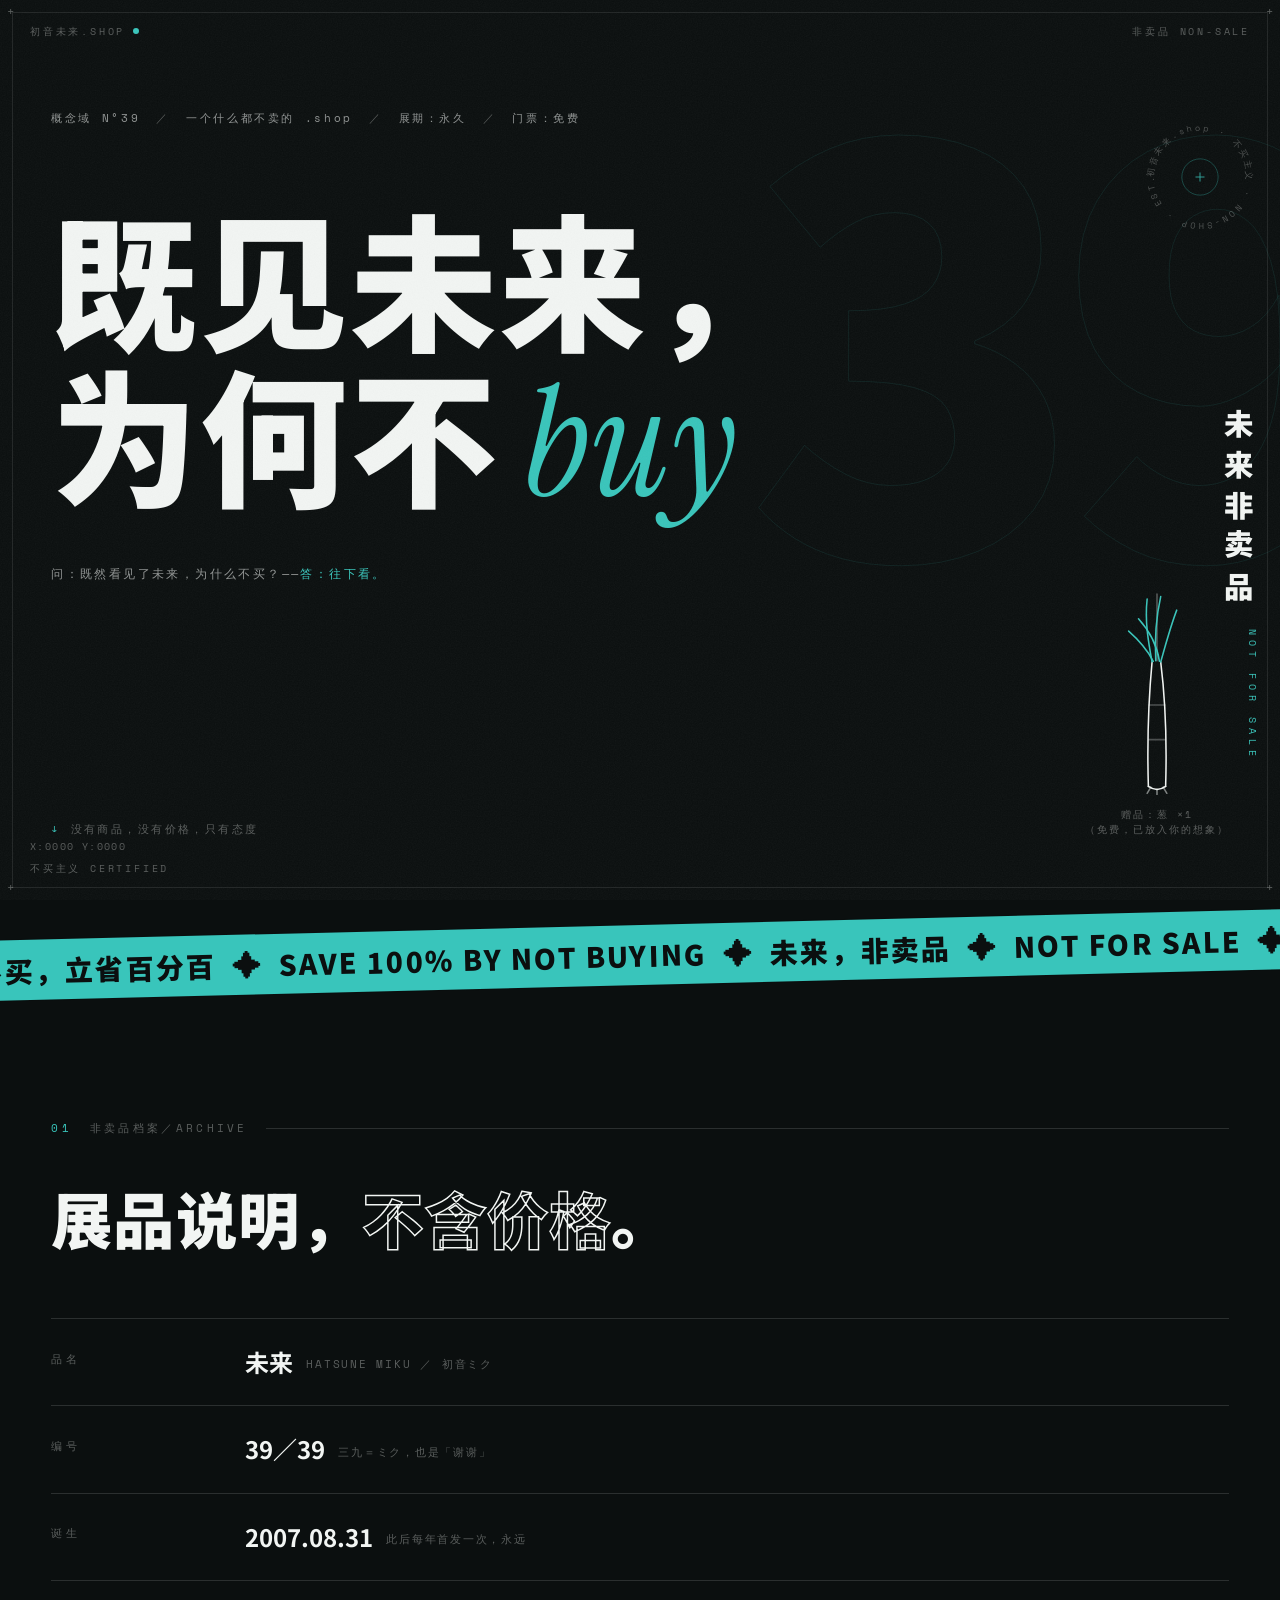
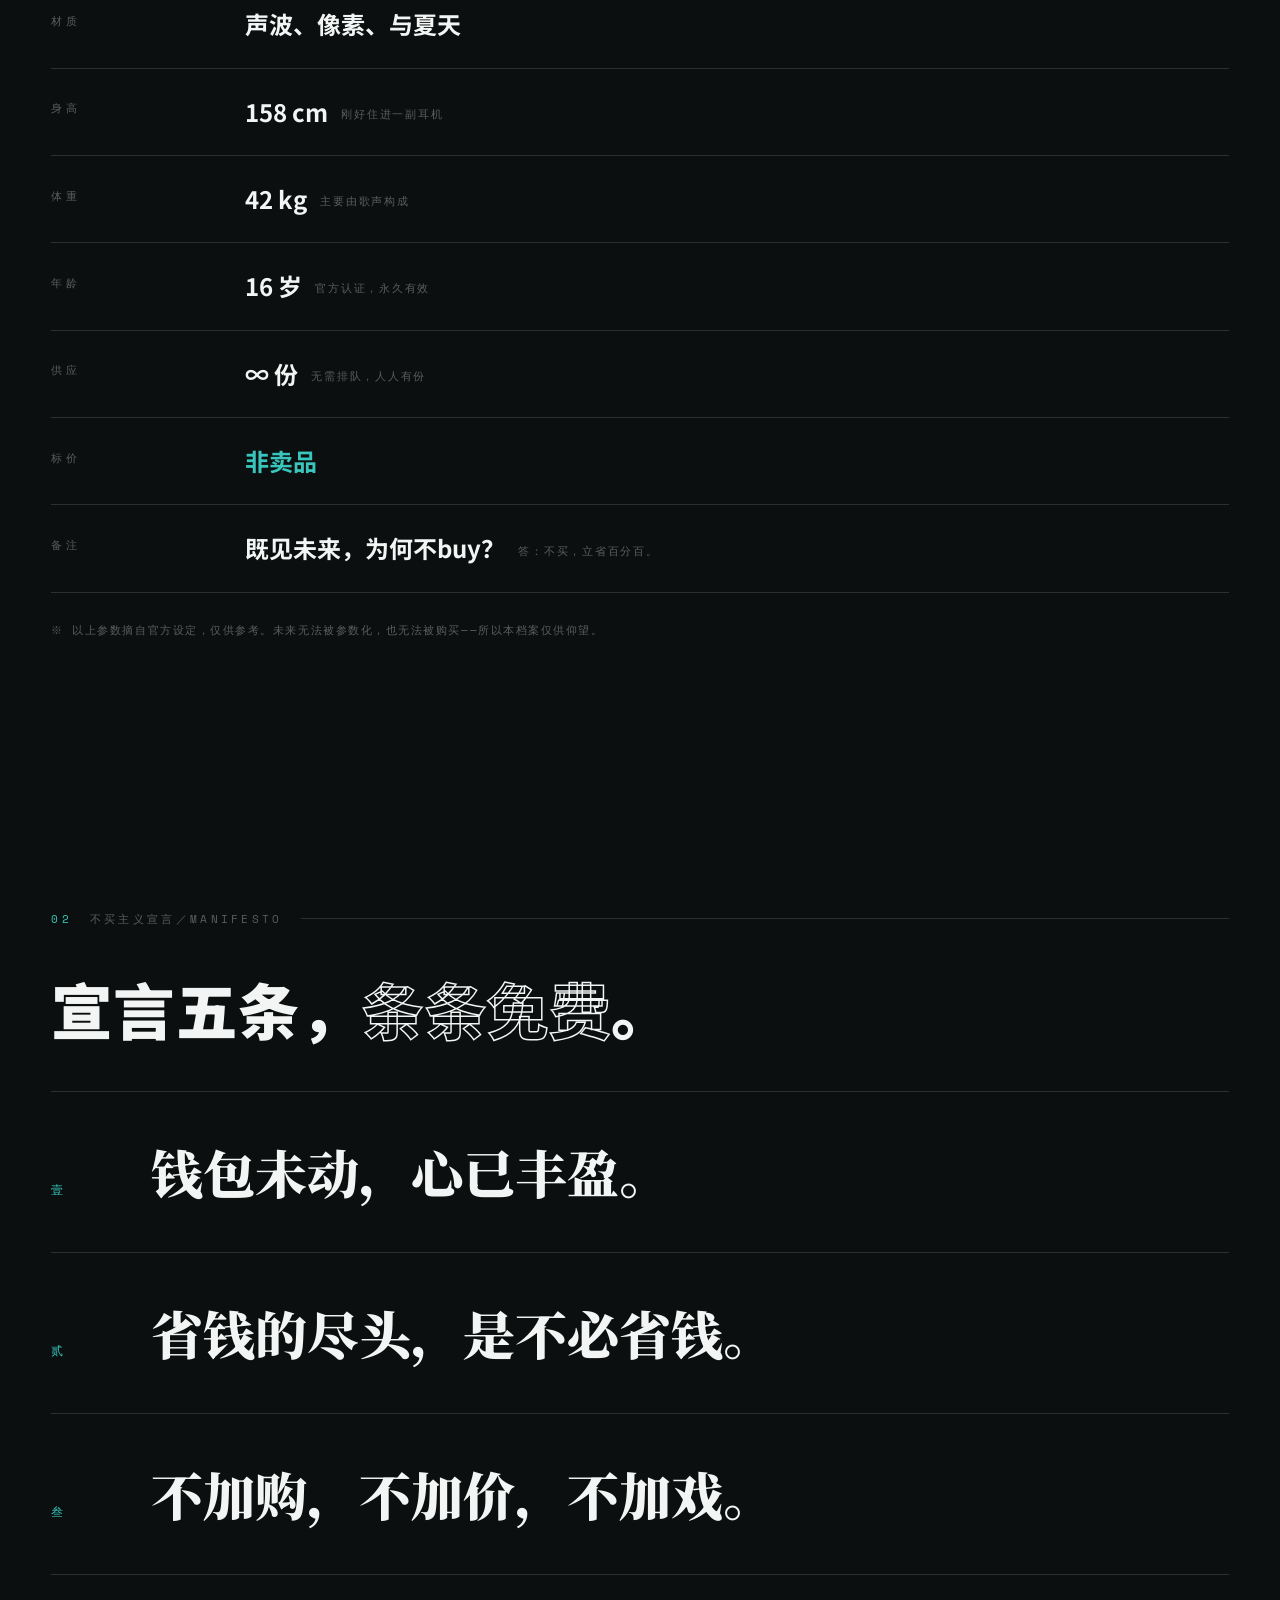
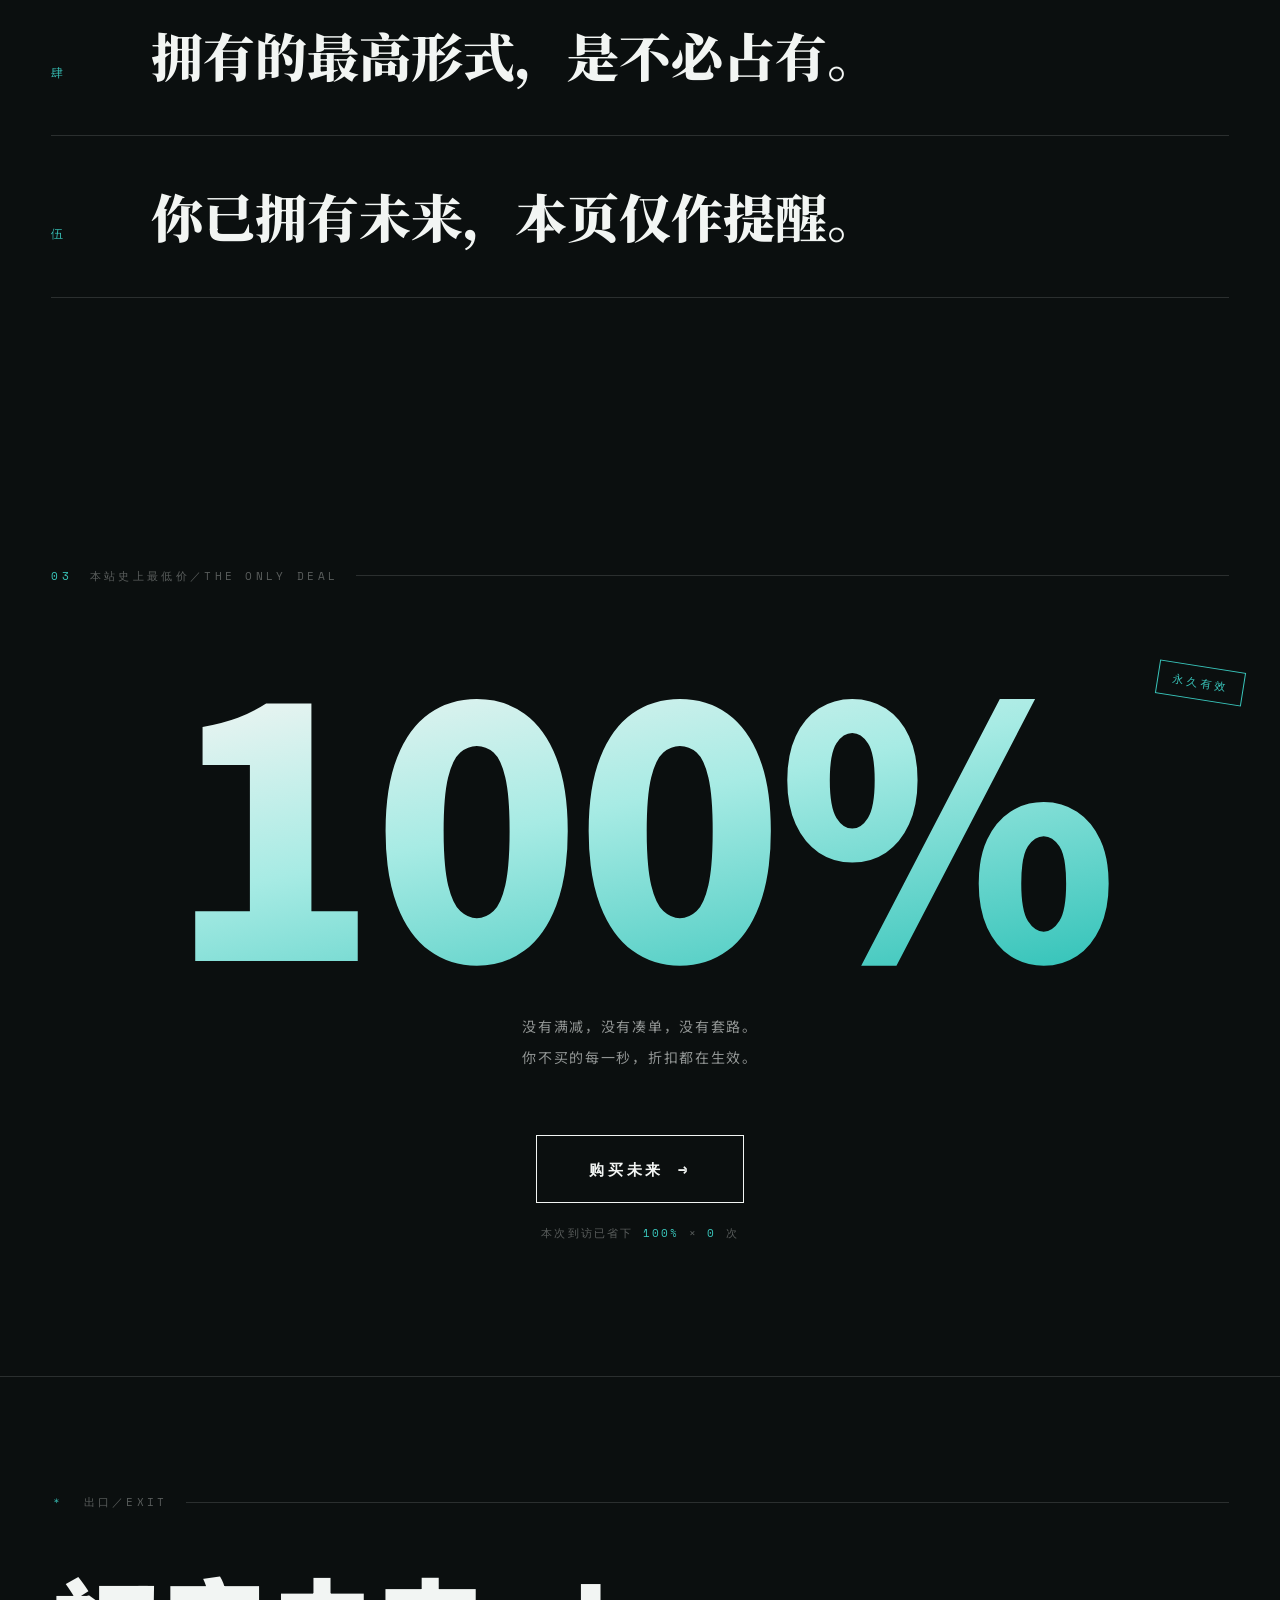
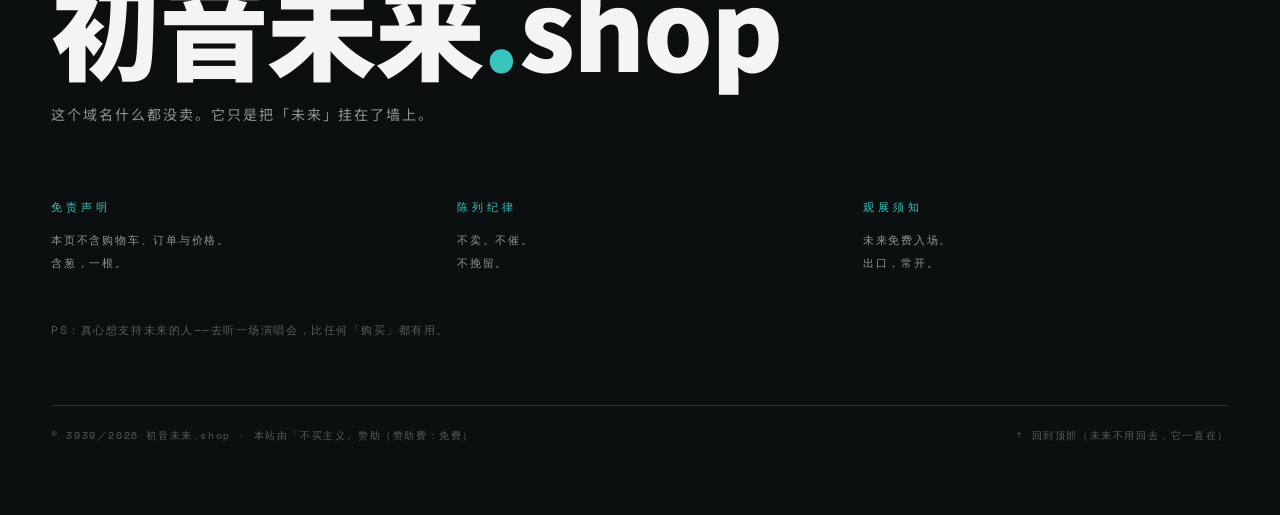
==== index.html @ 9c5f45fe "既见未来，直接buy" ====
<!DOCTYPE html>
<html lang="zh-CN">
<head>
<meta charset="utf-8">
<meta name="viewport" content="width=device-width, initial-scale=1">
<title>初音未来.shop — 未来，非卖品</title>
<meta name="description" content="既见未来，为何不buy？——因为不买，立省百分百。一个什么都不卖的概念域名。">
<meta name="theme-color" content="#0b0f0f">
<meta property="og:title" content="初音未来.shop — 未来，非卖品">
<meta property="og:description" content="不买，立省百分百。">
<link rel="icon" href="data:image/svg+xml,%3Csvg%20xmlns='http://www.w3.org/2000/svg'%20viewBox='0%200%2064%2064'%3E%3Crect%20width='64'%20height='64'%20rx='14'%20fill='%230b0f0f'/%3E%3Ctext%20x='32'%20y='45'%20font-family='monospace'%20font-size='32'%20font-weight='700'%20text-anchor='middle'%20fill='%2339c5bb'%3E39%3C/text%3E%3C/svg%3E">
<link rel="preconnect" href="https://fonts.googleapis.com">
<link rel="preconnect" href="https://fonts.gstatic.com" crossorigin>
<link href="https://fonts.googleapis.com/css2?family=Noto+Sans+SC:wght@100..900&family=Noto+Serif+SC:wght@600;700;900&family=Instrument+Serif:ital@0;1&family=Space+Mono:ital,wght@0,400;0,700;1,400&display=swap" rel="stylesheet">
<style>
:root{
  --bg:#0b0f0f;
  --bg2:#0e1414;
  --ink:#f2f5f3;
  --dim:rgba(242,245,243,.58);
  --faint:rgba(242,245,243,.34);
  --teal:#39c5bb;
  --teal-soft:rgba(57,197,187,.14);
  --line:rgba(242,245,243,.14);
  --f-d:"Noto Sans SC","Noto Sans CJK SC","PingFang SC","Hiragino Sans GB","Source Han Sans SC","Microsoft YaHei",sans-serif;
  --f-s:"Noto Serif SC","Noto Serif CJK SC","Source Han Serif SC","Songti SC","SimSun",serif;
  --f-m:"Space Mono",ui-monospace,SFMono-Regular,Menlo,Consolas,"Liberation Mono",monospace;
  --w:min(1180px,92vw);
  --ease:cubic-bezier(.2,.7,.2,1);
}
*{margin:0;padding:0;box-sizing:border-box}
html{scroll-behavior:smooth;color-scheme:dark;scrollbar-width:thin;scrollbar-color:rgba(57,197,187,.4) transparent}
body{
  background:var(--bg);color:var(--ink);
  font-family:var(--f-d);
  overflow-x:clip;
  -webkit-font-smoothing:antialiased;
  text-rendering:optimizeLegibility;
}
html::-webkit-scrollbar{width:10px}
html::-webkit-scrollbar-thumb{background:rgba(57,197,187,.35);border-radius:8px}
html::-webkit-scrollbar-track{background:transparent}
::selection{background:var(--teal);color:#0b0f0f}
:focus-visible{outline:1px solid var(--teal);outline-offset:4px}
a{color:inherit;text-decoration:none}
button{font:inherit;color:inherit}
.mono{font-family:var(--f-m)}

/* ── 展签外框 ─────────────────────────── */
.frame{position:fixed;inset:12px;border:1px solid rgba(242,245,243,.10);pointer-events:none;z-index:990}
.corner{position:fixed;font:400 12px/1 var(--f-m);color:var(--faint);z-index:991;pointer-events:none}
.corner.tl{top:6px;left:7px}.corner.tr{top:6px;right:7px}
.corner.bl{bottom:6px;left:7px}.corner.br{bottom:6px;right:7px}
.chrome{position:fixed;z-index:992;font-family:var(--f-m);font-size:10px;letter-spacing:.28em;color:var(--faint);pointer-events:none;text-transform:uppercase}
.chrome .dot{display:inline-block;width:6px;height:6px;border-radius:50%;background:var(--teal);margin-left:8px;vertical-align:1px;animation:pulse 2.6s ease-in-out infinite}
@keyframes pulse{0%,100%{opacity:1}50%{opacity:.25}}
.brand{top:24px;left:30px}
.tag{top:24px;right:30px}
.nonsale{bottom:24px;left:30px}
.coords{bottom:46px;left:30px;letter-spacing:.14em}
@supports selector(:has(*)){}
.wm{
  position:fixed;top:4vh;right:-7vw;z-index:0;pointer-events:none;user-select:none;
  font-family:var(--f-d);font-weight:900;font-size:62vh;line-height:1;letter-spacing:-.05em;
  color:transparent;-webkit-text-stroke:1px rgba(57,197,187,.10);
}
main,footer{position:relative;z-index:2}

/* ── HERO ───────────────────────────── */
.hero{
  min-height:100vh;min-height:100svh;
  display:flex;flex-direction:column;
  padding:110px max(24px,calc((100% - var(--w)) / 2)) 88px;
  position:relative;
}
.hero-meta{
  display:flex;flex-wrap:wrap;gap:10px 0;
  font-size:11px;letter-spacing:.24em;color:var(--dim);
}
.hero-meta span+span::before{content:"／";margin:0 16px;color:var(--faint)}
.hero-main{margin-block:auto;max-width:var(--w)}
.hero-title{
  font-weight:900;
  font-size:clamp(54px,11.5vw,170px);
  line-height:1.06;letter-spacing:.015em;
  margin-top:clamp(40px,8vh,96px);
}
.buy{
  position:relative;display:inline-block;
  font-family:"Instrument Serif",Georgia,"Times New Roman",serif;
  font-style:italic;font-weight:400;text-transform:lowercase;
  color:var(--teal);font-size:1.04em;line-height:1;
  padding:0 .1em;margin-left:.06em;
  cursor:pointer;-webkit-tap-highlight-color:transparent;
  transition:color .3s;
}
.buy::before{
  content:"不";
  position:absolute;top:-.34em;left:50%;transform:translate(-50%,6px);
  font-family:var(--f-d);font-style:normal;font-weight:900;font-size:.17em;letter-spacing:.2em;
  color:var(--teal);opacity:0;transition:.3s var(--ease);
}
.buy::after{
  content:"";position:absolute;left:-.05em;right:-.05em;top:55%;height:.055em;
  background:var(--ink);transform:scaleX(0);transform-origin:left;
  transition:transform .5s cubic-bezier(.7,0,.2,1);
}
.buy:hover::before,.buy:focus-visible::before{opacity:1;transform:translate(-50%,0)}
.buy:hover::after,.buy.struck::after,.buy:focus-visible::after{transform:scaleX(1)}
.hero-qa{
  margin-top:clamp(28px,5vh,52px);
  font-size:12px;letter-spacing:.2em;color:var(--dim);
}
.hero-qa b{font-weight:400;color:var(--teal)}
.hero-foot{display:flex;justify-content:space-between;align-items:flex-end;gap:32px}
.hint{font-size:11px;letter-spacing:.22em;color:var(--faint)}
.hint .arr{display:inline-block;color:var(--teal);margin-right:10px;animation:bob 2.2s ease-in-out infinite}
@keyframes bob{0%,100%{transform:translateY(0)}50%{transform:translateY(6px)}}
/* 侧栏竖排 */
.vtext{
  position:absolute;right:max(20px,calc((100% - var(--w)) / 2 - 40px));top:44%;
  writing-mode:vertical-rl;display:flex;gap:18px;
  font-weight:900;font-size:clamp(20px,2.3vw,32px);letter-spacing:.4em;
}
.vtext .en{font-family:var(--f-m);font-weight:400;font-size:10px;letter-spacing:.5em;color:var(--teal)}
/* 旋转徽章 */
.badge{position:absolute;right:max(16px,calc((100% - var(--w)) / 2 - 30px));top:118px;width:118px;height:118px;animation:spin 28s linear infinite;opacity:.85}
@keyframes spin{to{transform:rotate(360deg)}}
.badge .bt{font-family:var(--f-m);font-size:9.5px;letter-spacing:.22em;fill:var(--faint)}
.badge .bc{fill:none;stroke:rgba(57,197,187,.4);stroke-width:1}
.badge .bp{stroke:var(--teal);stroke-width:1}
/* 葱 */
.leek-wrap{
  background:none;border:0;cursor:pointer;text-align:center;
  display:flex;flex-direction:column;align-items:center;gap:12px;
  -webkit-tap-highlight-color:transparent;
}
.leek{width:74px;height:auto;display:block;animation:sway 6s ease-in-out infinite alternate}
@keyframes sway{from{transform:rotate(-2.4deg)}to{transform:rotate(2.4deg)}}
.leek.wig{animation:wig .6s ease-in-out}
@keyframes wig{
  0%,100%{transform:rotate(0)}
  20%{transform:rotate(-9deg) scale(1.04)}40%{transform:rotate(8deg)}
  60%{transform:rotate(-6deg)}80%{transform:rotate(4deg)}
}
.leek .st{stroke:var(--ink)}.leek .lv{stroke:var(--teal)}
.leek path{fill:none;stroke-width:2.5;stroke-linecap:round}
.leek-cap{font-family:var(--f-m);font-size:10px;letter-spacing:.2em;color:var(--faint)}

/* ── 跑马灯 ──────────────────────────── */
.marquee{
  width:104vw;margin-left:-2vw;overflow:hidden;
  background:var(--teal);color:#0b0f0f;
  transform:rotate(-1.4deg);
  padding-block:16px;
  box-shadow:0 0 0 1px rgba(11,15,15,.6);
}
.marquee .track{display:flex;width:max-content;animation:mq 30s linear infinite}
.marquee:hover .track{animation-play-state:paused}
.marquee span{
  display:block;white-space:nowrap;
  font-weight:900;font-size:clamp(17px,2.4vw,28px);letter-spacing:.08em;line-height:1;
}
@keyframes mq{to{transform:translateX(-50%)}}

/* ── 通用区块 ────────────────────────── */
.wrap{width:var(--w);margin-inline:auto}
.sec{padding-block:clamp(96px,15vh,170px)}
.sec-head{display:flex;align-items:center;gap:18px;font-family:var(--f-m);font-size:11px;letter-spacing:.3em;color:var(--faint)}
.sec-head .no{color:var(--teal)}
.sec-head .rule{flex:1;height:1px;background:var(--line)}
.sec-title{
  font-weight:900;font-size:clamp(32px,4.8vw,62px);line-height:1.2;letter-spacing:.02em;
  margin-top:clamp(30px,5vh,58px);
}
.outline{color:transparent;-webkit-text-stroke:1.5px var(--ink)}

/* 01 档案 */
.specs{margin-top:clamp(44px,7vh,76px);border-top:1px solid var(--line)}
.specs .row{
  display:grid;grid-template-columns:170px 1fr;gap:24px;
  padding:24px 0;border-bottom:1px solid var(--line);
  position:relative;
}
.specs .row::before{
  content:"";position:absolute;left:-16px;top:50%;
  width:6px;height:6px;background:var(--teal);
  transform:translateY(-50%) scale(0);transition:.3s var(--ease);
}
.specs .row:hover::before{transform:translateY(-50%) scale(1)}
.specs dt{font-family:var(--f-m);font-size:11px;letter-spacing:.34em;color:var(--faint);padding-top:.7em}
.specs dd{font-size:clamp(17px,2vw,24px);font-weight:700;line-height:1.6}
.specs dd .n{
  display:inline-block;margin-left:1.2em;
  font-family:var(--f-m);font-weight:400;font-size:11px;letter-spacing:.16em;
  color:var(--faint);vertical-align:.35em;
}
.specs .price dd{color:var(--teal)}
.footnote{margin-top:26px;font-family:var(--f-m);font-size:11px;letter-spacing:.14em;line-height:2;color:var(--faint)}

/* 02 宣言 */
.mani{margin-top:clamp(30px,5vh,56px);list-style:none;border-top:1px solid var(--line)}
.mani li{
  display:grid;grid-template-columns:88px 1fr;align-items:baseline;gap:12px;
  padding:clamp(30px,5vh,52px) 0;border-bottom:1px solid var(--line);
}
.mani .idx{font-family:var(--f-m);font-size:12px;letter-spacing:.2em;color:var(--teal)}
.mani p{
  font-family:var(--f-s);font-weight:900;
  font-size:clamp(25px,4.2vw,52px);line-height:1.35;
  transition:color .35s,transform .35s var(--ease);
}
.mani li:hover p{color:var(--teal);transform:translateX(12px)}

/* 03 纪念碑 */
.monument{text-align:center}
.pct-wrap{position:relative;display:inline-block;margin-top:clamp(40px,7vh,72px)}
.pct{
  font-weight:900;font-size:clamp(110px,27vw,430px);line-height:.95;letter-spacing:-.02em;
  background:linear-gradient(168deg,var(--ink) 8%,#a7ebe4 48%,var(--teal) 96%);
  -webkit-background-clip:text;background-clip:text;color:transparent;
}
.pct.pop{animation:pop .5s var(--ease)}
@keyframes pop{40%{transform:scale(1.025)}}
.chip{
  position:absolute;top:6%;right:-14%;
  font-family:var(--f-m);font-size:11px;letter-spacing:.3em;color:var(--teal);
  border:1px solid var(--teal);padding:8px 14px;transform:rotate(9deg);
}
.pct-sub{margin-top:clamp(24px,4vh,40px);font-size:14px;letter-spacing:.12em;line-height:2.2;color:var(--dim)}
.cta{margin-top:clamp(40px,7vh,72px);display:flex;flex-direction:column;align-items:center;gap:22px}
.bigbtn{
  position:relative;overflow:hidden;
  background:transparent;border:1px solid var(--ink);
  padding:22px 52px;cursor:pointer;
  font-family:var(--f-m);font-weight:700;font-size:15px;letter-spacing:.26em;
  transition:border-color .3s;-webkit-tap-highlight-color:transparent;
}
.bigbtn::before{
  content:"";position:absolute;inset:0;background:var(--teal);
  transform:scaleX(0);transform-origin:left;transition:transform .35s var(--ease);
}
.bigbtn span{position:relative;transition:color .3s}
.bigbtn .ar{display:inline-block;margin-left:14px;transition:transform .3s var(--ease)}
.bigbtn:hover::before,.bigbtn:focus-visible::before{transform:scaleX(1)}
.bigbtn:hover span,.bigbtn:focus-visible span{color:#0b0f0f}
.bigbtn:hover .ar,.bigbtn:focus-visible .ar{transform:translateX(6px)}
.bigbtn:active{transform:scale(.98)}
.counter{font-family:var(--f-m);font-size:11px;letter-spacing:.2em;color:var(--faint)}
.counter b{font-weight:400;color:var(--teal)}

/* ── 页脚 ───────────────────────────── */
.foot{border-top:1px solid var(--line);padding-block:clamp(90px,13vh,150px) 72px}
.domain{
  font-weight:900;font-size:clamp(42px,8.6vw,136px);
  letter-spacing:-.02em;line-height:1.1;margin-top:clamp(36px,6vh,64px);
  word-break:break-all;
}
.domain .d{color:var(--teal)}
.dom-sub{margin-top:18px;font-size:14px;letter-spacing:.14em;color:var(--dim)}
.fgrid{
  display:grid;grid-template-columns:repeat(3,1fr);gap:40px;
  margin-top:clamp(52px,8vh,84px);
  font-family:var(--f-m);font-size:11px;letter-spacing:.16em;line-height:2.1;color:var(--dim);
}
.fgrid b{display:block;font-weight:400;color:var(--teal);letter-spacing:.36em;margin-bottom:10px}
.ps{margin-top:44px;font-family:var(--f-m);font-size:11px;letter-spacing:.14em;line-height:2;color:var(--faint)}
.fbar{
  display:flex;justify-content:space-between;align-items:baseline;gap:20px;flex-wrap:wrap;
  margin-top:64px;padding-top:22px;border-top:1px solid var(--line);
  font-family:var(--f-m);font-size:10px;letter-spacing:.16em;color:var(--faint);
}
.fbar a{transition:color .3s}
.fbar a:hover{color:var(--teal)}

/* ── Toast / 颗粒 ─────────────────────── */
.toast{
  position:fixed;left:50%;bottom:36px;z-index:999;
  transform:translate(-50%,16px);opacity:0;pointer-events:none;
  background:rgba(14,20,20,.92);border:1px solid var(--teal);
  padding:14px 24px;font-size:12px;letter-spacing:.16em;color:var(--ink);
  backdrop-filter:blur(8px);
  transition:.35s var(--ease);
  max-width:88vw;
}
.toast.on{opacity:1;transform:translate(-50%,0)}
.grain{
  position:fixed;inset:0;z-index:995;pointer-events:none;opacity:.05;
  background-image:url("data:image/svg+xml,%3Csvg%20xmlns='http://www.w3.org/2000/svg'%20width='180'%20height='180'%3E%3Cfilter%20id='n'%3E%3CfeTurbulence%20type='fractalNoise'%20baseFrequency='0.82'%20numOctaves='2'%20stitchTiles='stitch'/%3E%3CfeColorMatrix%20type='saturate'%20values='0'/%3E%3C/filter%3E%3Crect%20width='100%25'%20height='100%25'%20filter='url(%23n)'/%3E%3C/svg%3E");
}

/* ── 入场动画 ────────────────────────── */
html.js [data-rev]{
  opacity:0;transform:translateY(26px);
  transition:opacity .9s var(--ease),transform .9s var(--ease);
  transition-delay:var(--d,0s);
}
html.js [data-rev].on{opacity:1;transform:none}

/* ── 响应式 ─────────────────────────── */
@media (max-width:920px){
  .badge,.vtext,.coords,.tag{display:none}
  .wm{font-size:52vw;top:12vh}
  .specs .row{grid-template-columns:1fr;gap:8px;padding:20px 0}
  .specs dt{padding-top:0}
  .specs dd .n{display:block;margin:6px 0 0;vertical-align:baseline}
  .fgrid{grid-template-columns:1fr;gap:28px}
  .hero{padding-top:92px}
  .chip{right:-4%}
  .mani li{grid-template-columns:52px 1fr}
}
@media (max-width:560px){
  .frame{inset:8px}
  .corner{display:none}
  .brand{top:18px;left:22px}
  .nonsale{bottom:18px;left:22px}
  .hero-foot{flex-direction:column;align-items:flex-start;gap:28px}
  .leek-wrap{margin-left:auto;flex-direction:row;align-items:flex-end;gap:16px}
  .leek{width:56px}
  .marquee{transform:rotate(-1deg)}
}

/* ── 动效降级 ────────────────────────── */
@media (prefers-reduced-motion:reduce){
  html{scroll-behavior:auto}
  .marquee .track,.badge,.leek,.hint .arr,.chrome .dot{animation:none}
  html.js [data-rev]{opacity:1;transform:none;transition:none}
}
</style>
</head>
<body id="top">

<!-- 展签外框与固定信息 -->
<div class="frame" aria-hidden="true"></div>
<div class="corner tl" aria-hidden="true">+</div>
<div class="corner tr" aria-hidden="true">+</div>
<div class="corner bl" aria-hidden="true">+</div>
<div class="corner br" aria-hidden="true">+</div>
<div class="chrome brand">初音未来.shop<i class="dot" aria-hidden="true"></i></div>
<div class="chrome tag">非卖品 NON-SALE</div>
<div class="chrome nonsale">不买主义 CERTIFIED</div>
<div class="chrome coords" id="coords" aria-hidden="true">X:0000 Y:0000</div>
<div class="wm" aria-hidden="true">39</div>

<main>
  <!-- ─── HERO ─── -->
  <header class="hero">
    <div class="hero-meta mono" data-rev>
      <span>概念域 N°39</span>
      <span>一个什么都不卖的 .shop</span>
      <span>展期：永久</span>
      <span>门票：免费</span>
    </div>

    <div class="hero-main">
      <h1 class="hero-title" data-rev style="--d:.08s">
        既见未来，<br>
        为何不<span class="buy" id="buy" title="点它也没用">buy</span>
      </h1>
      <p class="hero-qa mono" data-rev style="--d:.2s">
        问：既然看见了未来，为什么不买？——<b>答：往下看。</b>
      </p>
    </div>

    <div class="hero-foot">
      <div class="hint mono" data-rev style="--d:.3s">
        <span class="arr" aria-hidden="true">↓</span>没有商品，没有价格，只有态度
      </div>
      <button type="button" class="leek-wrap" data-rev style="--d:.4s" aria-label="葱：点一下，免费赠送">
        <svg class="leek" viewBox="0 0 120 344" aria-hidden="true">
          <g class="st">
            <path d="M46 330 C 44 262 46 192 52 128"/>
            <path d="M74 330 C 76 262 74 192 66 128"/>
            <path d="M46 330 C 56 337 64 337 74 330"/>
            <path d="M60 126 L 60 18" stroke-width="1.4" opacity=".32"/>
            <path d="M47 254 L 73 254" stroke-width="1.4" opacity=".28"/>
            <path d="M47 198 L 73 198" stroke-width="1.4" opacity=".28"/>
            <path d="M50 331 L 44 341" stroke-width="1.4" opacity=".5"/>
            <path d="M60 334 L 60 343" stroke-width="1.4" opacity=".5"/>
            <path d="M70 331 L 76 341" stroke-width="1.4" opacity=".5"/>
          </g>
          <g class="lv">
            <path d="M52 128 C 46 96 40 62 44 26"/>
            <path d="M58 126 C 56 92 58 58 66 22"/>
            <path d="M66 128 C 74 100 82 70 92 44"/>
            <path d="M64 127 C 60 100 48 78 30 58"/>
            <path d="M54 127 C 44 108 30 92 14 78"/>
          </g>
        </svg>
        <span class="leek-cap">赠品：葱 ×1<br>（免费，已放入你的想象）</span>
      </button>
    </div>

    <svg class="badge" viewBox="0 0 130 130" aria-hidden="true">
      <defs><path id="cir" d="M65,65 m-51,0 a51,51 0 1,1 102,0 a51,51 0 1,1 -102,0"/></defs>
      <circle class="bc" cx="65" cy="65" r="20"/>
      <path class="bp" d="M60 65 h10 M65 60 v10"/>
      <text class="bt"><textPath href="#cir">初音未来.shop · 不买主义 · NON-SHOP · EST.39 ·&#160;</textPath></text>
    </svg>

    <div class="vtext" aria-hidden="true">
      <span>未来非卖品</span>
      <span class="en">NOT FOR SALE</span>
    </div>
  </header>

  <!-- ─── 跑马灯 ─── -->
  <div class="marquee" aria-hidden="true">
    <div class="track">
      <span>不买，立省百分百&ensp;✦&ensp;SAVE 100% BY NOT BUYING&ensp;✦&ensp;未来，非卖品&ensp;✦&ensp;NOT FOR SALE&ensp;✦&ensp;不买，立省百分百&ensp;✦&ensp;SAVE 100% BY NOT BUYING&ensp;✦&ensp;未来，非卖品&ensp;✦&ensp;NOT FOR SALE&ensp;✦&ensp;</span>
      <span>不买，立省百分百&ensp;✦&ensp;SAVE 100% BY NOT BUYING&ensp;✦&ensp;未来，非卖品&ensp;✦&ensp;NOT FOR SALE&ensp;✦&ensp;不买，立省百分百&ensp;✦&ensp;SAVE 100% BY NOT BUYING&ensp;✦&ensp;未来，非卖品&ensp;✦&ensp;NOT FOR SALE&ensp;✦&ensp;</span>
    </div>
  </div>

  <!-- ─── 01 档案 ─── -->
  <section class="sec wrap" id="archive">
    <div class="sec-head" data-rev>
      <span class="no">01</span><span>非卖品档案／ARCHIVE</span><i class="rule"></i>
    </div>
    <h2 class="sec-title" data-rev style="--d:.08s">展品说明，<span class="outline">不含价格</span>。</h2>
    <dl class="specs">
      <div class="row" data-rev><dt>品名</dt><dd>未来<span class="n">HATSUNE MIKU ／ 初音ミク</span></dd></div>
      <div class="row" data-rev style="--d:.04s"><dt>编号</dt><dd>39／39<span class="n">三九＝ミク，也是「谢谢」</span></dd></div>
      <div class="row" data-rev style="--d:.08s"><dt>诞生</dt><dd>2007.08.31<span class="n">此后每年首发一次，永远</span></dd></div>
      <div class="row" data-rev style="--d:.12s"><dt>材质</dt><dd>声波、像素、与夏天</dd></div>
      <div class="row" data-rev style="--d:.16s"><dt>身高</dt><dd>158 cm<span class="n">刚好住进一副耳机</span></dd></div>
      <div class="row" data-rev style="--d:.2s"><dt>体重</dt><dd>42 kg<span class="n">主要由歌声构成</span></dd></div>
      <div class="row" data-rev style="--d:.24s"><dt>年龄</dt><dd>16 岁<span class="n">官方认证，永久有效</span></dd></div>
      <div class="row" data-rev style="--d:.28s"><dt>供应</dt><dd>∞ 份<span class="n">无需排队，人人有份</span></dd></div>
      <div class="row price" data-rev style="--d:.32s"><dt>标价</dt><dd>非卖品</dd></div>
      <div class="row" data-rev style="--d:.36s"><dt>备注</dt><dd>既见未来，为何不buy？<span class="n">答：不买，立省百分百。</span></dd></div>
    </dl>
    <p class="footnote" data-rev>※ 以上参数摘自官方设定，仅供参考。未来无法被参数化，也无法被购买——所以本档案仅供仰望。</p>
  </section>

  <!-- ─── 02 宣言 ─── -->
  <section class="sec wrap" id="manifesto">
    <div class="sec-head" data-rev>
      <span class="no">02</span><span>不买主义宣言／MANIFESTO</span><i class="rule"></i>
    </div>
    <h2 class="sec-title" data-rev style="--d:.08s">宣言五条，<span class="outline">条条免费</span>。</h2>
    <ol class="mani">
      <li data-rev><span class="idx">壹</span><p>钱包未动，心已丰盈。</p></li>
      <li data-rev style="--d:.05s"><span class="idx">贰</span><p>省钱的尽头，是不必省钱。</p></li>
      <li data-rev style="--d:.1s"><span class="idx">叁</span><p>不加购，不加价，不加戏。</p></li>
      <li data-rev style="--d:.15s"><span class="idx">肆</span><p>拥有的最高形式，是不必占有。</p></li>
      <li data-rev style="--d:.2s"><span class="idx">伍</span><p>你已拥有未来，本页仅作提醒。</p></li>
    </ol>
  </section>

  <!-- ─── 03 纪念碑 ─── -->
  <section class="sec wrap monument" id="deal">
    <div class="sec-head" data-rev>
      <span class="no">03</span><span>本站史上最低价／THE ONLY DEAL</span><i class="rule"></i>
    </div>
    <div class="pct-wrap" data-rev>
      <div class="pct" id="pct">100%</div>
      <span class="chip">永久有效</span>
    </div>
    <p class="pct-sub" data-rev style="--d:.1s">
      没有满减，没有凑单，没有套路。<br>
      你不买的每一秒，折扣都在生效。
    </p>
    <div class="cta" data-rev style="--d:.18s">
      <button type="button" class="bigbtn" id="buybtn">
        <span><span id="blabel">购买未来</span><span class="ar">→</span></span>
      </button>
      <div class="counter">本次到访已省下 <b>100%</b> × <b id="n">0</b> 次</div>
    </div>
  </section>
</main>

<!-- ─── 页脚 ─── -->
<footer class="foot">
  <div class="wrap">
    <div class="sec-head" data-rev>
      <span class="no">＊</span><span>出口／EXIT</span><i class="rule"></i>
    </div>
    <div class="domain" data-rev>初音未来<span class="d">.</span>shop</div>
    <p class="dom-sub" data-rev style="--d:.08s">这个域名什么都没卖。它只是把「未来」挂在了墙上。</p>
    <div class="fgrid">
      <div data-rev><b>免责声明</b>本页不含购物车、订单与价格。<br>含葱，一根。</div>
      <div data-rev style="--d:.06s"><b>陈列纪律</b>不卖。不催。<br>不挽留。</div>
      <div data-rev style="--d:.12s"><b>观展须知</b>未来免费入场。<br>出口，常开。</div>
    </div>
    <p class="ps" data-rev>PS：真心想支持未来的人——去听一场演唱会，比任何「购买」都有用。</p>
    <div class="fbar">
      <span>© 3939／2026 初音未来.shop · 本站由「不买主义」赞助（赞助费：免费）</span>
      <a href="#top">↑ 回到顶部（未来不用回去，它一直在）</a>
    </div>
  </div>
</footer>

<div class="toast mono" id="toast" role="status">✓ 交易未发生。省下：100%。</div>
<div class="grain" aria-hidden="true"></div>

<script>
document.documentElement.classList.add('js');
(() => {
  const $ = s => document.querySelector(s);

  /* 滚动入场 */
  const io = new IntersectionObserver(entries => {
    for (const e of entries) if (e.isIntersecting) { e.target.classList.add('on'); io.unobserve(e.target); }
  }, { threshold: .1 });
  document.querySelectorAll('[data-rev]').forEach(el => io.observe(el));

  /* 提示条 */
  const toastEl = $('#toast');
  let tHide;
  const toast = msg => {
    toastEl.textContent = msg;
    toastEl.classList.add('on');
    clearTimeout(tHide);
    tHide = setTimeout(() => toastEl.classList.remove('on'), 3000);
  };

  /* 全页唯一的「交易」 */
  const nEl = $('#n'), btn = $('#buybtn'), bl = $('#blabel'), buy = $('#buy'), pct = $('#pct');
  let n = 0, struck = false;
  const says = ['购买未来', '再买一次？', '再试一次？', '真的不卖', '按钮也不卖', '……'];
  const quips = [
    '✓ 交易未发生。省下：100%。',
    '✓ 还是没有卖出去。又省 100%。',
    '✓ 未来已到账（免费）。省下：100%。',
    '✓ 按钮：我只是个装饰。省下：100%。',
    '✓ 执意要买的话——省下的依然是 100%。',
    '✓ 本店库存：∞ 份的「不卖」。省下：100%。'
  ];
  const pop = () => { pct.classList.remove('pop'); void pct.offsetWidth; pct.classList.add('pop'); };
  const purchase = () => {
    n++;
    nEl.textContent = n;
    toast(quips[Math.min(n - 1, quips.length - 1)] + (n > 1 ? `（累计 ×${n}）` : ''));
    if (n < says.length) bl.textContent = says[n];
    pop();
  };
  btn.addEventListener('click', purchase);
  buy.addEventListener('click', () => {
    if (!struck) { struck = true; buy.classList.add('struck'); }
    purchase();
  });

  /* 葱 */
  const leek = $('.leek');
  $('.leek-wrap').addEventListener('click', () => {
    leek.classList.remove('wig'); void leek.offsetWidth; leek.classList.add('wig');
    toast('葱已赠予你。免费，无需签收。');
  });

  /* 彩蛋：连按 3、9 */
  let buf = '';
  addEventListener('keydown', e => {
    if (e.key === '3' || e.key === '9') {
      buf += e.key;
      if (buf.endsWith('39')) {
        buf = '';
        toast('39 ＝ ミク ＝ 谢谢你。（这个词也是免费的）');
        leek.classList.remove('wig'); void leek.offsetWidth; leek.classList.add('wig');
      }
    } else buf = '';
  });

  /* 指针坐标（展签刻度感） */
  const co = $('#coords');
  let raf = 0, mx = 0, my = 0;
  addEventListener('pointermove', e => {
    mx = Math.round(e.clientX); my = Math.round(e.clientY);
    if (!raf) raf = requestAnimationFrame(() => {
      co.textContent = `X:${String(mx).padStart(4, '0')} Y:${String(my).padStart(4, '0')}`;
      raf = 0;
    });
  }, { passive: true });
})();
</script>
</body>
</html>
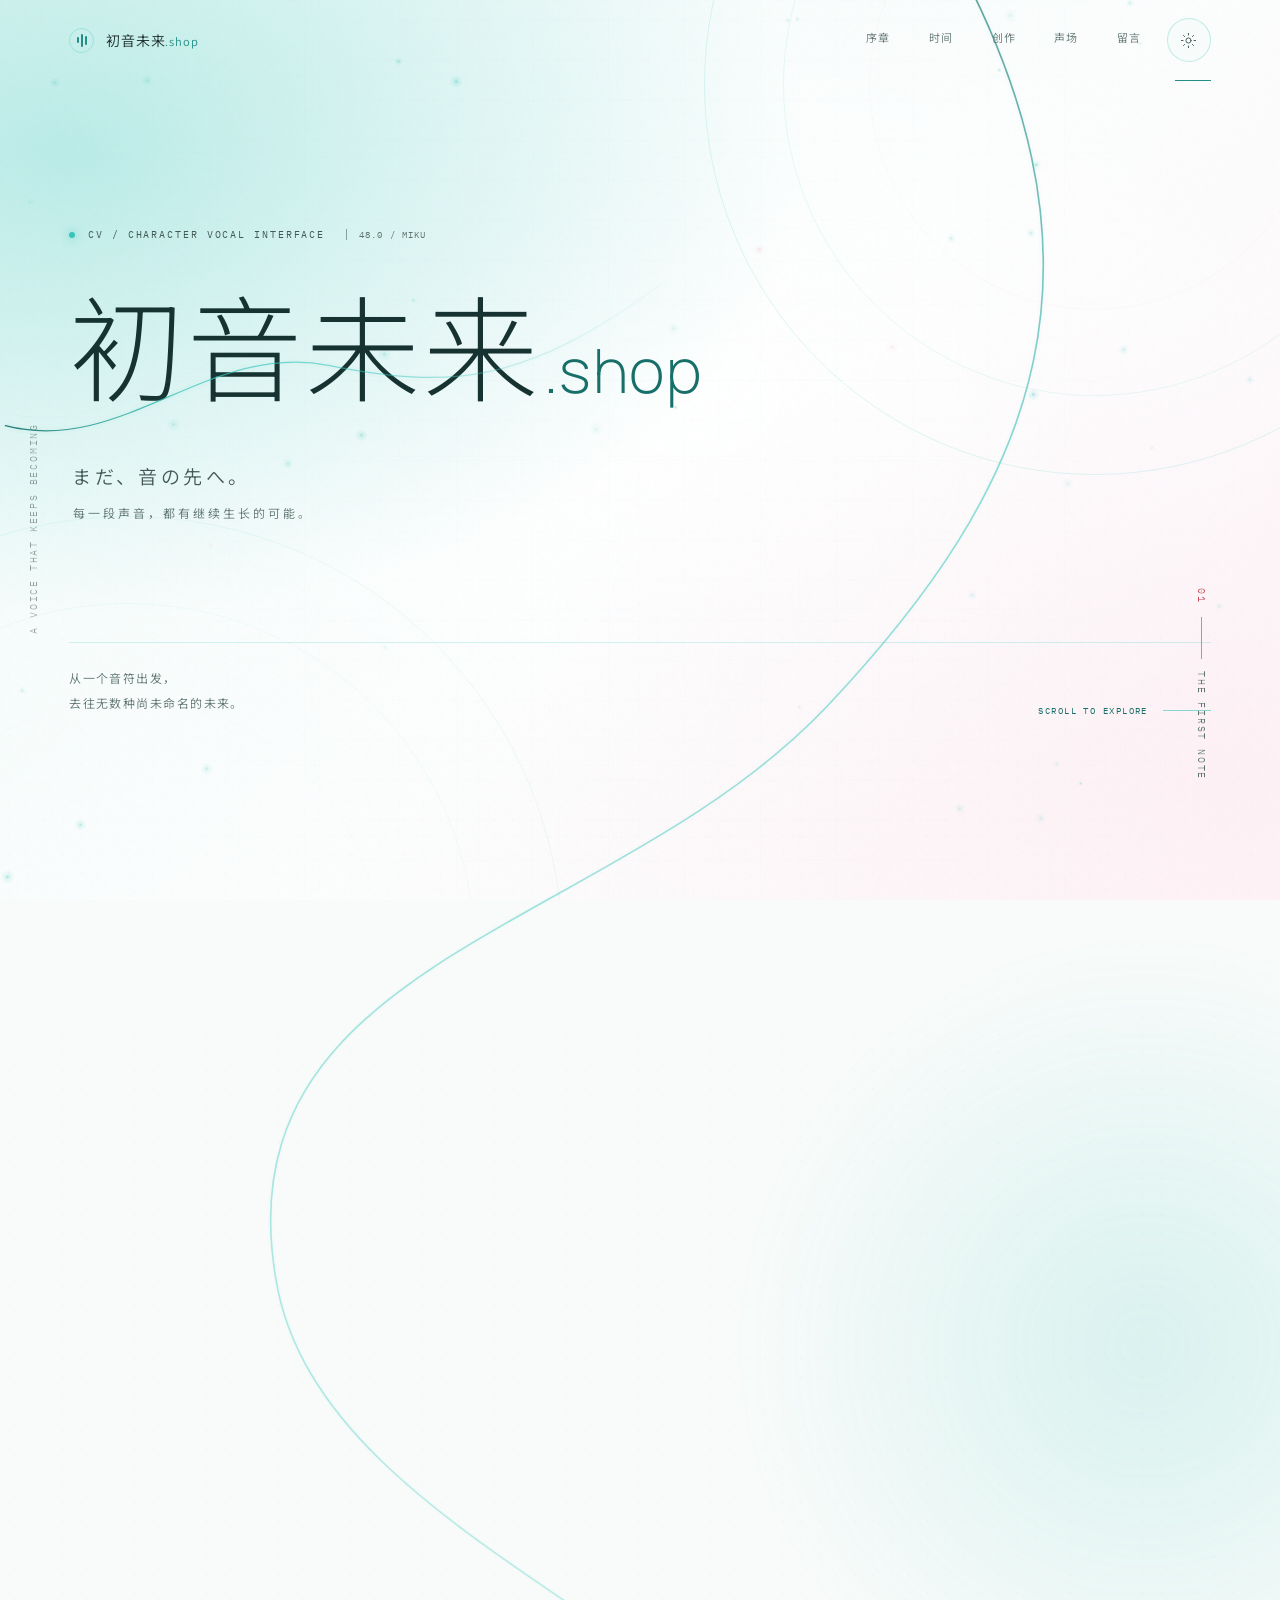
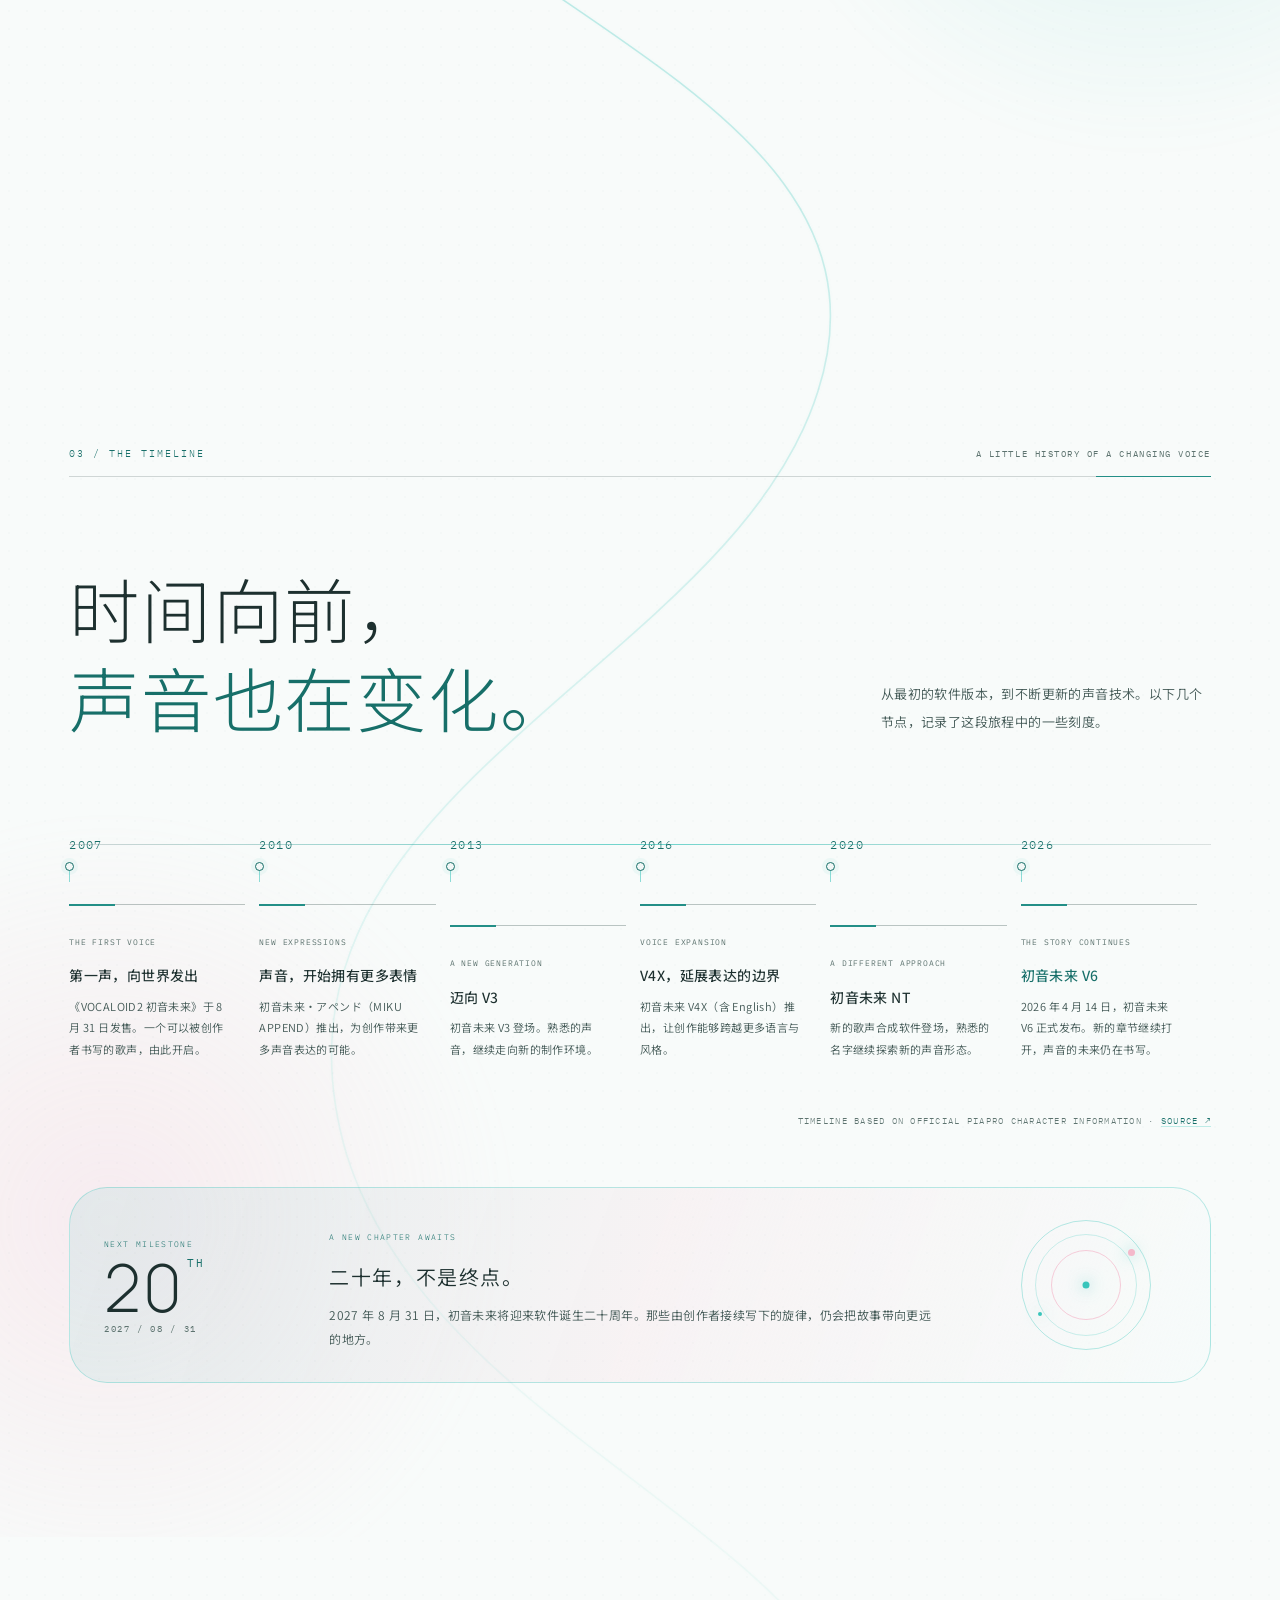
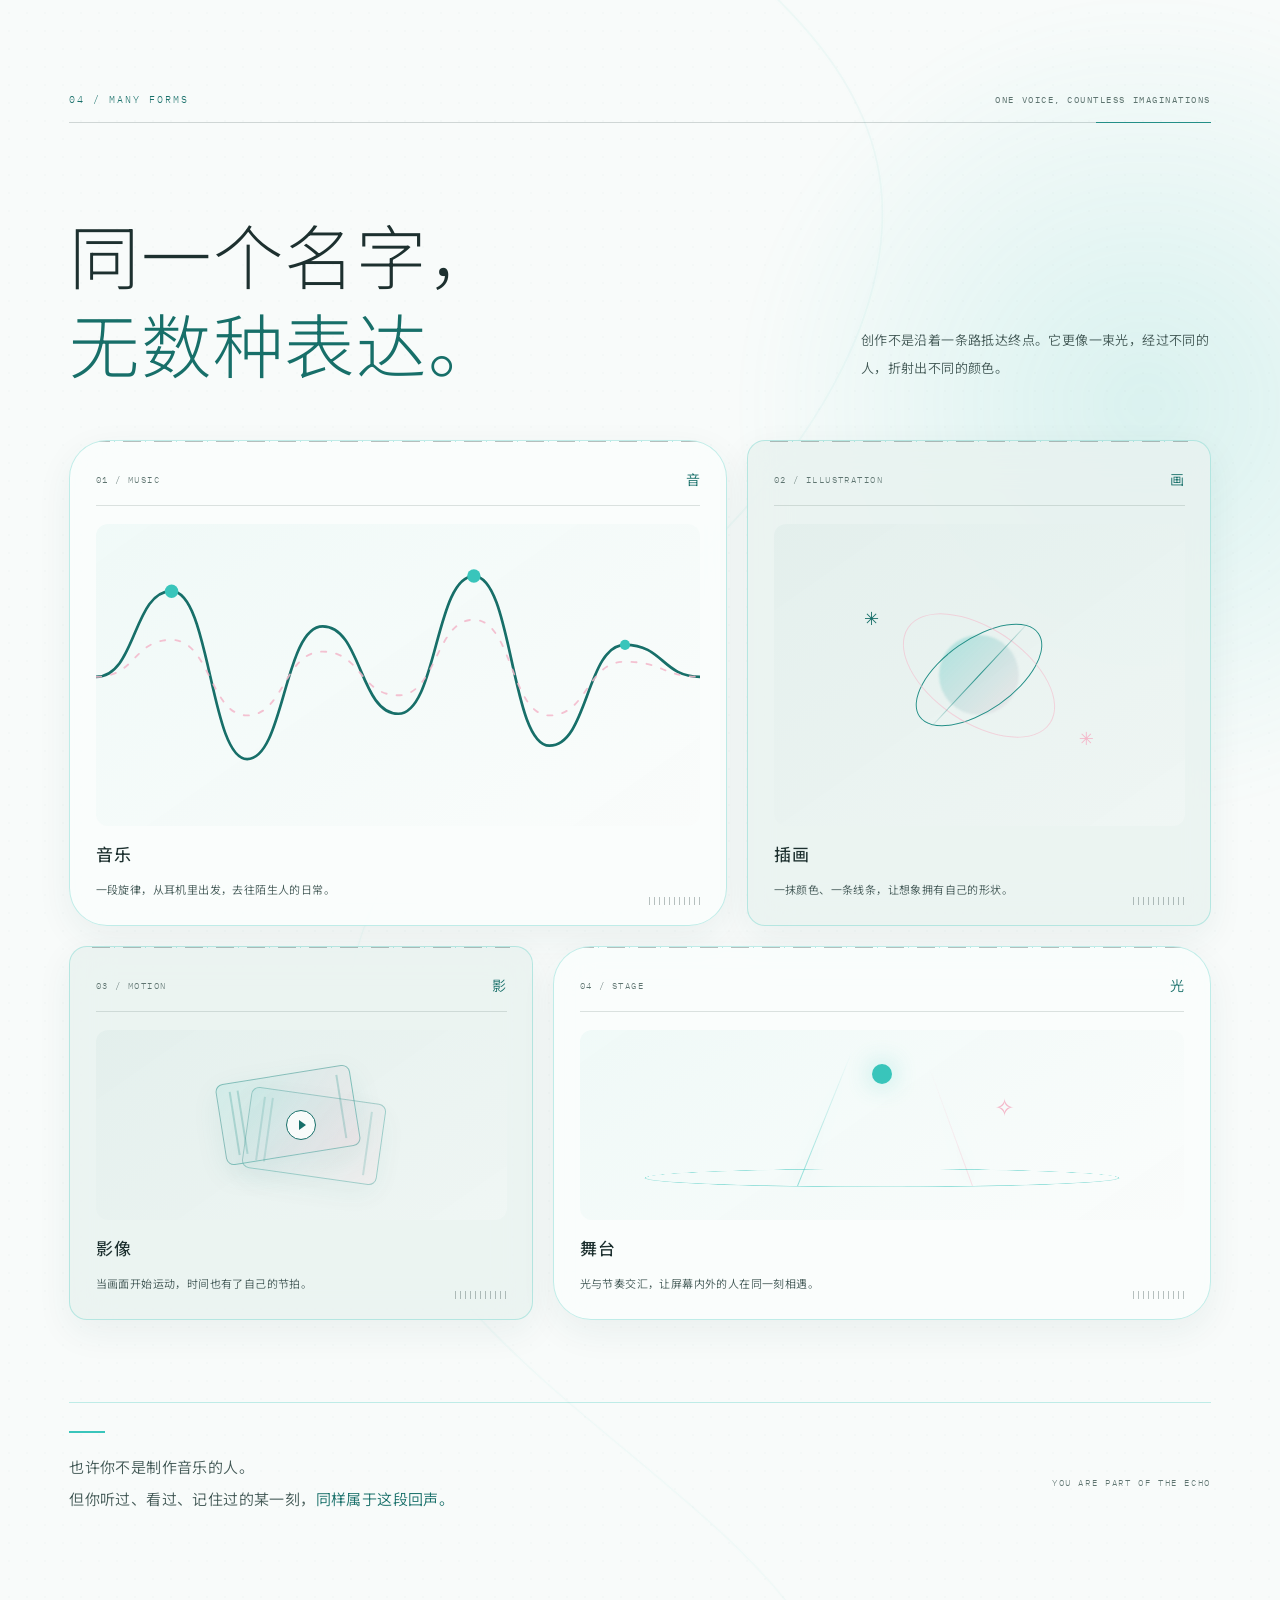
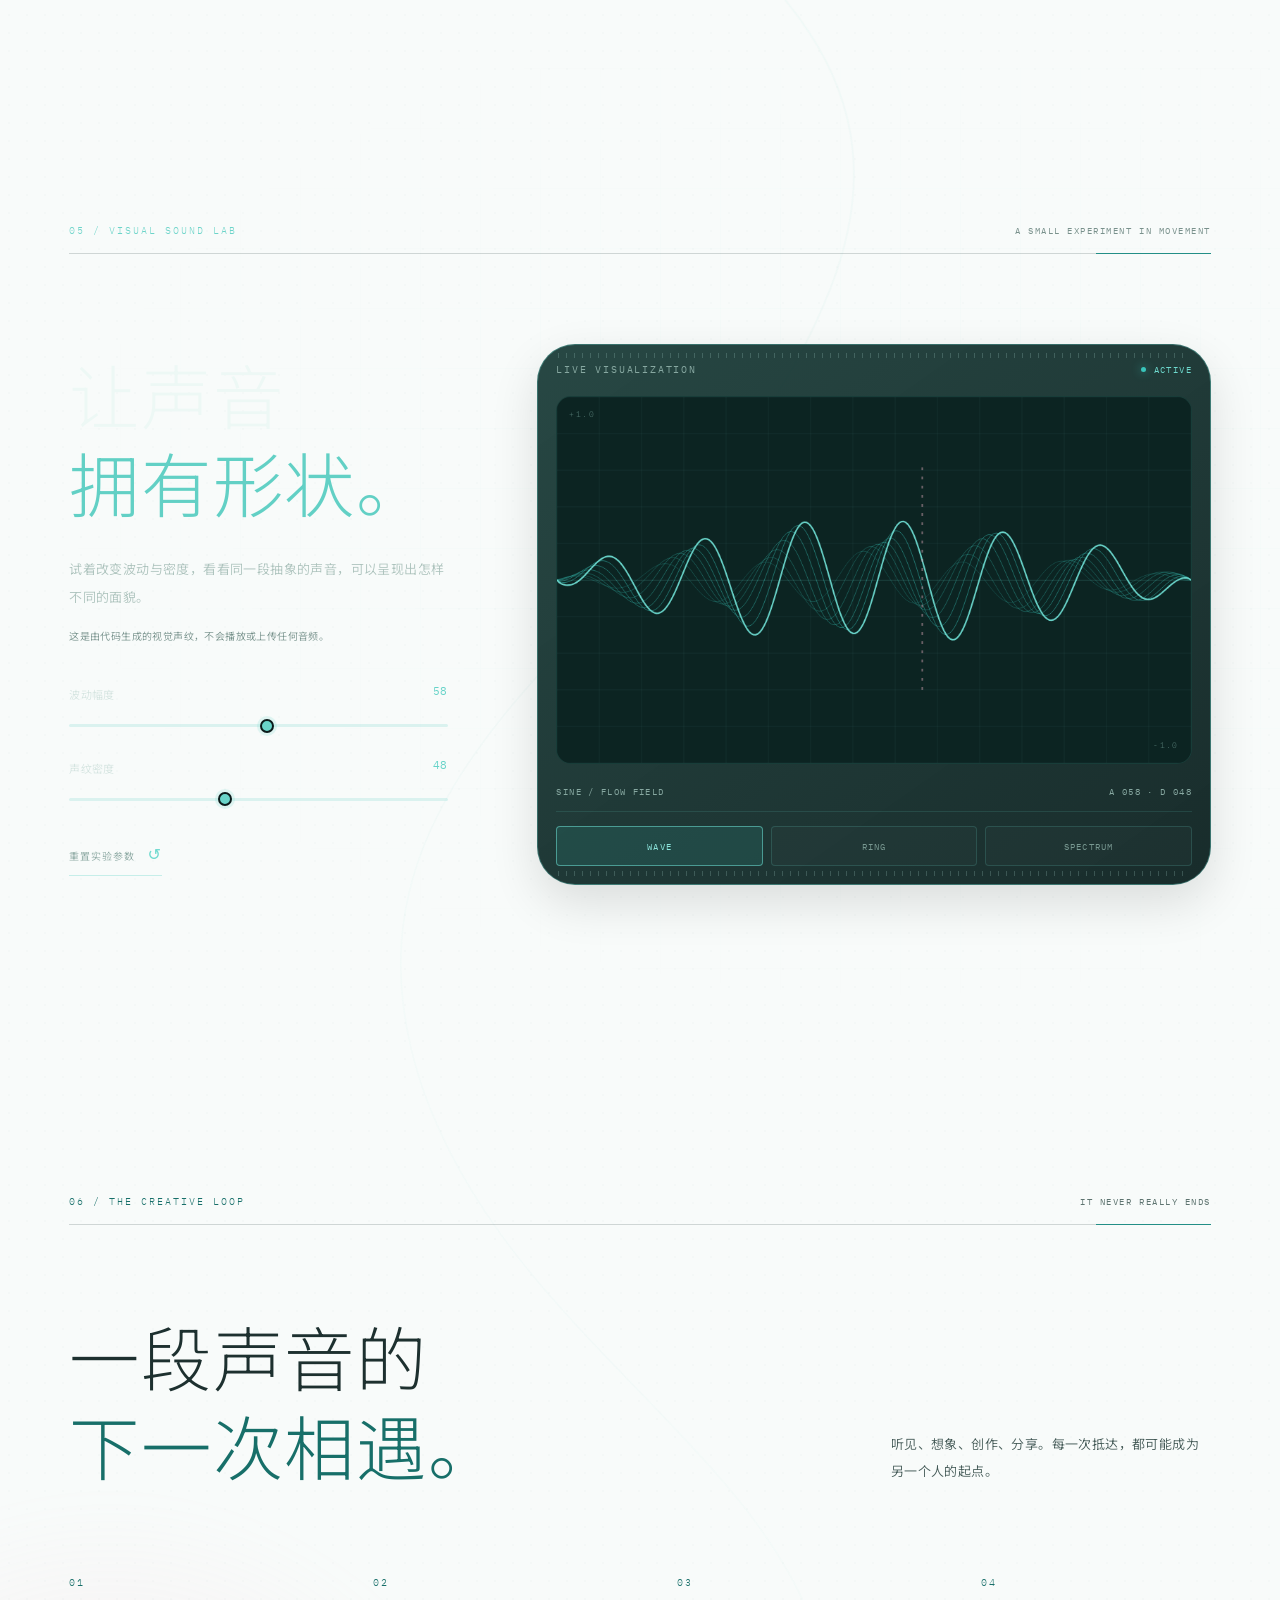
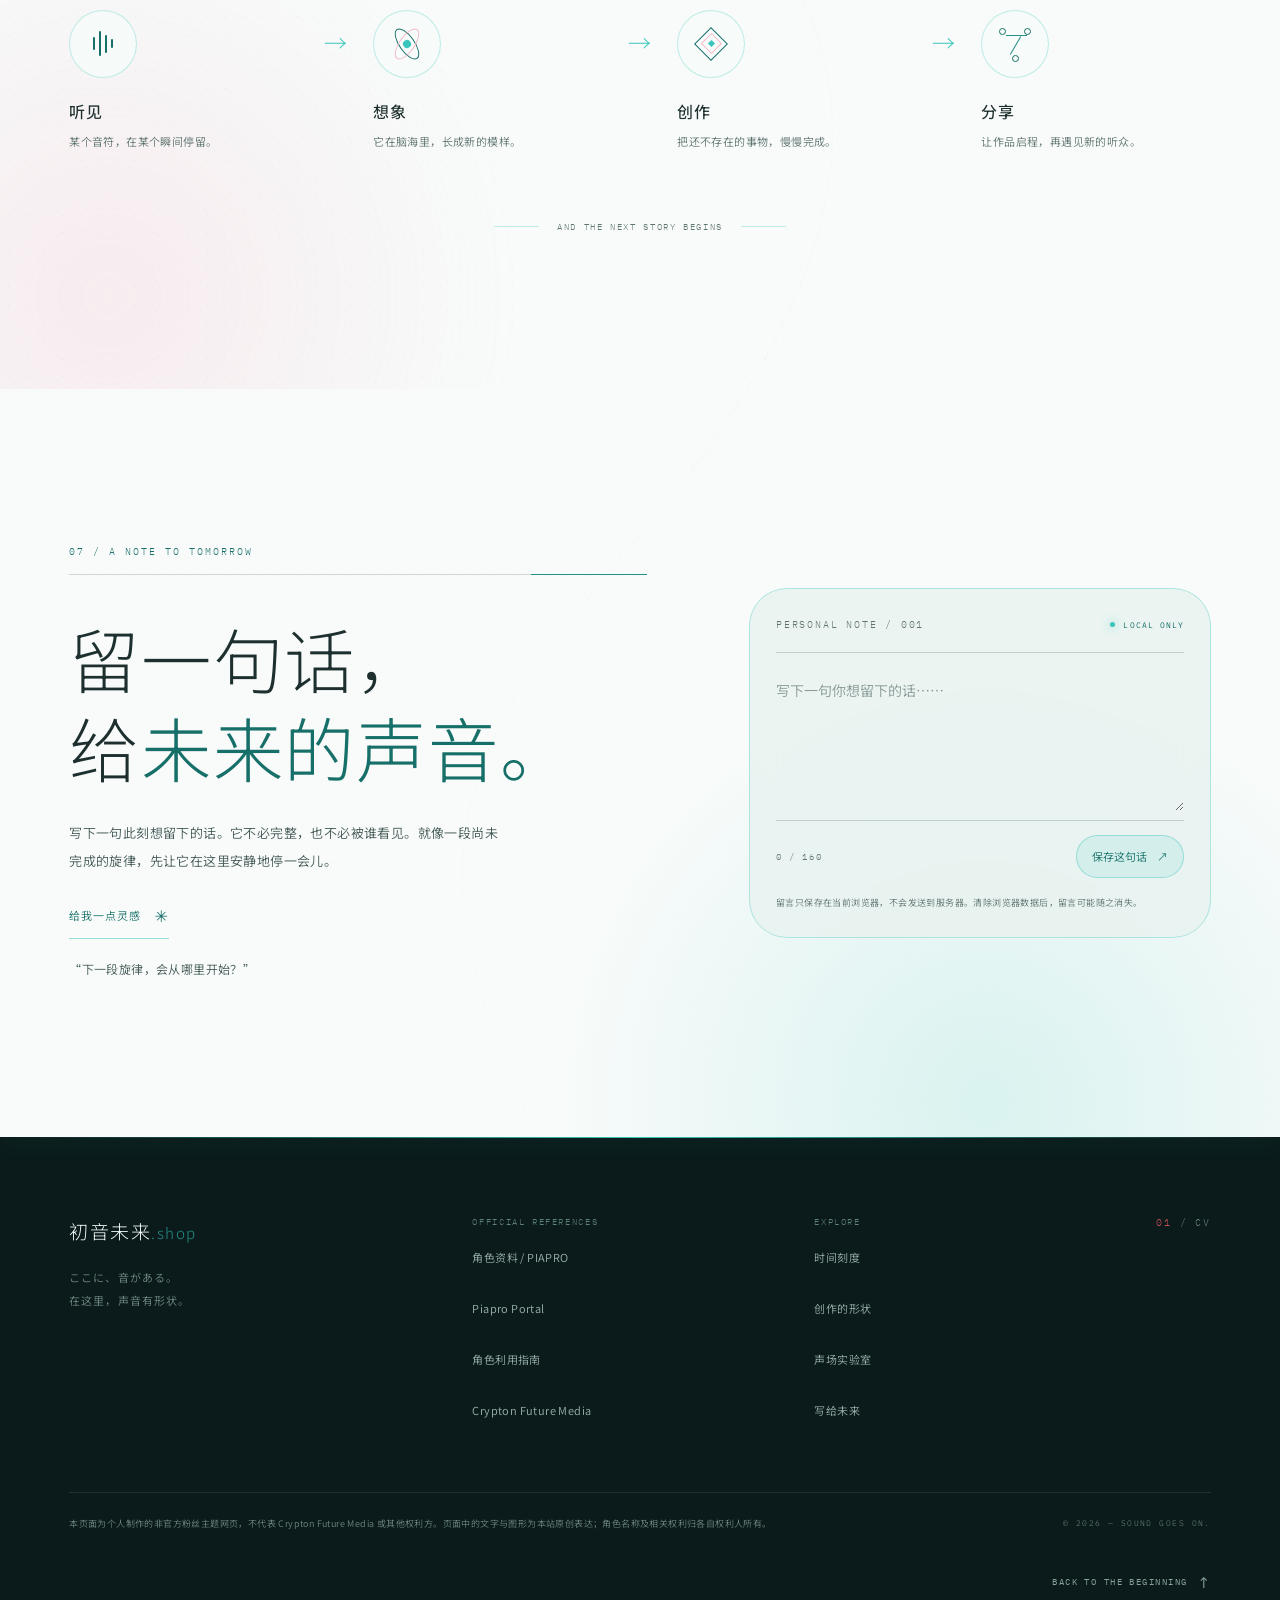
==== commit 73481257: "Add files via upload" ====
--- a/index.html
+++ b/index.html
@@ -1,577 +1,401 @@
-<!DOCTYPE html>
-<html lang="zh-CN">
+<!doctype html>
+<html lang="zh-CN" data-theme="light">
 <head>
-<meta charset="utf-8">
-<meta name="viewport" content="width=device-width, initial-scale=1">
-<title>初音未来.shop — 未来，非卖品</title>
-<meta name="description" content="既见未来，为何不buy？——因为不买，立省百分百。一个什么都不卖的概念域名。">
-<meta name="theme-color" content="#0b0f0f">
-<meta property="og:title" content="初音未来.shop — 未来，非卖品">
-<meta property="og:description" content="不买，立省百分百。">
-<link rel="icon" href="data:image/svg+xml,%3Csvg%20xmlns='http://www.w3.org/2000/svg'%20viewBox='0%200%2064%2064'%3E%3Crect%20width='64'%20height='64'%20rx='14'%20fill='%230b0f0f'/%3E%3Ctext%20x='32'%20y='45'%20font-family='monospace'%20font-size='32'%20font-weight='700'%20text-anchor='middle'%20fill='%2339c5bb'%3E39%3C/text%3E%3C/svg%3E">
-<link rel="preconnect" href="https://fonts.googleapis.com">
-<link rel="preconnect" href="https://fonts.gstatic.com" crossorigin>
-<link href="https://fonts.googleapis.com/css2?family=Noto+Sans+SC:wght@100..900&family=Noto+Serif+SC:wght@600;700;900&family=Instrument+Serif:ital@0;1&family=Space+Mono:ital,wght@0,400;0,700;1,400&display=swap" rel="stylesheet">
-<style>
-:root{
-  --bg:#0b0f0f;
-  --bg2:#0e1414;
-  --ink:#f2f5f3;
-  --dim:rgba(242,245,243,.58);
-  --faint:rgba(242,245,243,.34);
-  --teal:#39c5bb;
-  --teal-soft:rgba(57,197,187,.14);
-  --line:rgba(242,245,243,.14);
-  --f-d:"Noto Sans SC","Noto Sans CJK SC","PingFang SC","Hiragino Sans GB","Source Han Sans SC","Microsoft YaHei",sans-serif;
-  --f-s:"Noto Serif SC","Noto Serif CJK SC","Source Han Serif SC","Songti SC","SimSun",serif;
-  --f-m:"Space Mono",ui-monospace,SFMono-Regular,Menlo,Consolas,"Liberation Mono",monospace;
-  --w:min(1180px,92vw);
-  --ease:cubic-bezier(.2,.7,.2,1);
-}
-*{margin:0;padding:0;box-sizing:border-box}
-html{scroll-behavior:smooth;color-scheme:dark;scrollbar-width:thin;scrollbar-color:rgba(57,197,187,.4) transparent}
-body{
-  background:var(--bg);color:var(--ink);
-  font-family:var(--f-d);
-  overflow-x:clip;
-  -webkit-font-smoothing:antialiased;
-  text-rendering:optimizeLegibility;
-}
-html::-webkit-scrollbar{width:10px}
-html::-webkit-scrollbar-thumb{background:rgba(57,197,187,.35);border-radius:8px}
-html::-webkit-scrollbar-track{background:transparent}
-::selection{background:var(--teal);color:#0b0f0f}
-:focus-visible{outline:1px solid var(--teal);outline-offset:4px}
-a{color:inherit;text-decoration:none}
-button{font:inherit;color:inherit}
-.mono{font-family:var(--f-m)}
-
-/* ── 展签外框 ─────────────────────────── */
-.frame{position:fixed;inset:12px;border:1px solid rgba(242,245,243,.10);pointer-events:none;z-index:990}
-.corner{position:fixed;font:400 12px/1 var(--f-m);color:var(--faint);z-index:991;pointer-events:none}
-.corner.tl{top:6px;left:7px}.corner.tr{top:6px;right:7px}
-.corner.bl{bottom:6px;left:7px}.corner.br{bottom:6px;right:7px}
-.chrome{position:fixed;z-index:992;font-family:var(--f-m);font-size:10px;letter-spacing:.28em;color:var(--faint);pointer-events:none;text-transform:uppercase}
-.chrome .dot{display:inline-block;width:6px;height:6px;border-radius:50%;background:var(--teal);margin-left:8px;vertical-align:1px;animation:pulse 2.6s ease-in-out infinite}
-@keyframes pulse{0%,100%{opacity:1}50%{opacity:.25}}
-.brand{top:24px;left:30px}
-.tag{top:24px;right:30px}
-.nonsale{bottom:24px;left:30px}
-.coords{bottom:46px;left:30px;letter-spacing:.14em}
-@supports selector(:has(*)){}
-.wm{
-  position:fixed;top:4vh;right:-7vw;z-index:0;pointer-events:none;user-select:none;
-  font-family:var(--f-d);font-weight:900;font-size:62vh;line-height:1;letter-spacing:-.05em;
-  color:transparent;-webkit-text-stroke:1px rgba(57,197,187,.10);
-}
-main,footer{position:relative;z-index:2}
-
-/* ── HERO ───────────────────────────── */
-.hero{
-  min-height:100vh;min-height:100svh;
-  display:flex;flex-direction:column;
-  padding:110px max(24px,calc((100% - var(--w)) / 2)) 88px;
-  position:relative;
-}
-.hero-meta{
-  display:flex;flex-wrap:wrap;gap:10px 0;
-  font-size:11px;letter-spacing:.24em;color:var(--dim);
-}
-.hero-meta span+span::before{content:"／";margin:0 16px;color:var(--faint)}
-.hero-main{margin-block:auto;max-width:var(--w)}
-.hero-title{
-  font-weight:900;
-  font-size:clamp(54px,11.5vw,170px);
-  line-height:1.06;letter-spacing:.015em;
-  margin-top:clamp(40px,8vh,96px);
-}
-.buy{
-  position:relative;display:inline-block;
-  font-family:"Instrument Serif",Georgia,"Times New Roman",serif;
-  font-style:italic;font-weight:400;text-transform:lowercase;
-  color:var(--teal);font-size:1.04em;line-height:1;
-  padding:0 .1em;margin-left:.06em;
-  cursor:pointer;-webkit-tap-highlight-color:transparent;
-  transition:color .3s;
-}
-.buy::before{
-  content:"不";
-  position:absolute;top:-.34em;left:50%;transform:translate(-50%,6px);
-  font-family:var(--f-d);font-style:normal;font-weight:900;font-size:.17em;letter-spacing:.2em;
-  color:var(--teal);opacity:0;transition:.3s var(--ease);
-}
-.buy::after{
-  content:"";position:absolute;left:-.05em;right:-.05em;top:55%;height:.055em;
-  background:var(--ink);transform:scaleX(0);transform-origin:left;
-  transition:transform .5s cubic-bezier(.7,0,.2,1);
-}
-.buy:hover::before,.buy:focus-visible::before{opacity:1;transform:translate(-50%,0)}
-.buy:hover::after,.buy.struck::after,.buy:focus-visible::after{transform:scaleX(1)}
-.hero-qa{
-  margin-top:clamp(28px,5vh,52px);
-  font-size:12px;letter-spacing:.2em;color:var(--dim);
-}
-.hero-qa b{font-weight:400;color:var(--teal)}
-.hero-foot{display:flex;justify-content:space-between;align-items:flex-end;gap:32px}
-.hint{font-size:11px;letter-spacing:.22em;color:var(--faint)}
-.hint .arr{display:inline-block;color:var(--teal);margin-right:10px;animation:bob 2.2s ease-in-out infinite}
-@keyframes bob{0%,100%{transform:translateY(0)}50%{transform:translateY(6px)}}
-/* 侧栏竖排 */
-.vtext{
-  position:absolute;right:max(20px,calc((100% - var(--w)) / 2 - 40px));top:44%;
-  writing-mode:vertical-rl;display:flex;gap:18px;
-  font-weight:900;font-size:clamp(20px,2.3vw,32px);letter-spacing:.4em;
-}
-.vtext .en{font-family:var(--f-m);font-weight:400;font-size:10px;letter-spacing:.5em;color:var(--teal)}
-/* 旋转徽章 */
-.badge{position:absolute;right:max(16px,calc((100% - var(--w)) / 2 - 30px));top:118px;width:118px;height:118px;animation:spin 28s linear infinite;opacity:.85}
-@keyframes spin{to{transform:rotate(360deg)}}
-.badge .bt{font-family:var(--f-m);font-size:9.5px;letter-spacing:.22em;fill:var(--faint)}
-.badge .bc{fill:none;stroke:rgba(57,197,187,.4);stroke-width:1}
-.badge .bp{stroke:var(--teal);stroke-width:1}
-/* 葱 */
-.leek-wrap{
-  background:none;border:0;cursor:pointer;text-align:center;
-  display:flex;flex-direction:column;align-items:center;gap:12px;
-  -webkit-tap-highlight-color:transparent;
-}
-.leek{width:74px;height:auto;display:block;animation:sway 6s ease-in-out infinite alternate}
-@keyframes sway{from{transform:rotate(-2.4deg)}to{transform:rotate(2.4deg)}}
-.leek.wig{animation:wig .6s ease-in-out}
-@keyframes wig{
-  0%,100%{transform:rotate(0)}
-  20%{transform:rotate(-9deg) scale(1.04)}40%{transform:rotate(8deg)}
-  60%{transform:rotate(-6deg)}80%{transform:rotate(4deg)}
-}
-.leek .st{stroke:var(--ink)}.leek .lv{stroke:var(--teal)}
-.leek path{fill:none;stroke-width:2.5;stroke-linecap:round}
-.leek-cap{font-family:var(--f-m);font-size:10px;letter-spacing:.2em;color:var(--faint)}
-
-/* ── 跑马灯 ──────────────────────────── */
-.marquee{
-  width:104vw;margin-left:-2vw;overflow:hidden;
-  background:var(--teal);color:#0b0f0f;
-  transform:rotate(-1.4deg);
-  padding-block:16px;
-  box-shadow:0 0 0 1px rgba(11,15,15,.6);
-}
-.marquee .track{display:flex;width:max-content;animation:mq 30s linear infinite}
-.marquee:hover .track{animation-play-state:paused}
-.marquee span{
-  display:block;white-space:nowrap;
-  font-weight:900;font-size:clamp(17px,2.4vw,28px);letter-spacing:.08em;line-height:1;
-}
-@keyframes mq{to{transform:translateX(-50%)}}
-
-/* ── 通用区块 ────────────────────────── */
-.wrap{width:var(--w);margin-inline:auto}
-.sec{padding-block:clamp(96px,15vh,170px)}
-.sec-head{display:flex;align-items:center;gap:18px;font-family:var(--f-m);font-size:11px;letter-spacing:.3em;color:var(--faint)}
-.sec-head .no{color:var(--teal)}
-.sec-head .rule{flex:1;height:1px;background:var(--line)}
-.sec-title{
-  font-weight:900;font-size:clamp(32px,4.8vw,62px);line-height:1.2;letter-spacing:.02em;
-  margin-top:clamp(30px,5vh,58px);
-}
-.outline{color:transparent;-webkit-text-stroke:1.5px var(--ink)}
-
-/* 01 档案 */
-.specs{margin-top:clamp(44px,7vh,76px);border-top:1px solid var(--line)}
-.specs .row{
-  display:grid;grid-template-columns:170px 1fr;gap:24px;
-  padding:24px 0;border-bottom:1px solid var(--line);
-  position:relative;
-}
-.specs .row::before{
-  content:"";position:absolute;left:-16px;top:50%;
-  width:6px;height:6px;background:var(--teal);
-  transform:translateY(-50%) scale(0);transition:.3s var(--ease);
-}
-.specs .row:hover::before{transform:translateY(-50%) scale(1)}
-.specs dt{font-family:var(--f-m);font-size:11px;letter-spacing:.34em;color:var(--faint);padding-top:.7em}
-.specs dd{font-size:clamp(17px,2vw,24px);font-weight:700;line-height:1.6}
-.specs dd .n{
-  display:inline-block;margin-left:1.2em;
-  font-family:var(--f-m);font-weight:400;font-size:11px;letter-spacing:.16em;
-  color:var(--faint);vertical-align:.35em;
-}
-.specs .price dd{color:var(--teal)}
-.footnote{margin-top:26px;font-family:var(--f-m);font-size:11px;letter-spacing:.14em;line-height:2;color:var(--faint)}
-
-/* 02 宣言 */
-.mani{margin-top:clamp(30px,5vh,56px);list-style:none;border-top:1px solid var(--line)}
-.mani li{
-  display:grid;grid-template-columns:88px 1fr;align-items:baseline;gap:12px;
-  padding:clamp(30px,5vh,52px) 0;border-bottom:1px solid var(--line);
-}
-.mani .idx{font-family:var(--f-m);font-size:12px;letter-spacing:.2em;color:var(--teal)}
-.mani p{
-  font-family:var(--f-s);font-weight:900;
-  font-size:clamp(25px,4.2vw,52px);line-height:1.35;
-  transition:color .35s,transform .35s var(--ease);
-}
-.mani li:hover p{color:var(--teal);transform:translateX(12px)}
-
-/* 03 纪念碑 */
-.monument{text-align:center}
-.pct-wrap{position:relative;display:inline-block;margin-top:clamp(40px,7vh,72px)}
-.pct{
-  font-weight:900;font-size:clamp(110px,27vw,430px);line-height:.95;letter-spacing:-.02em;
-  background:linear-gradient(168deg,var(--ink) 8%,#a7ebe4 48%,var(--teal) 96%);
-  -webkit-background-clip:text;background-clip:text;color:transparent;
-}
-.pct.pop{animation:pop .5s var(--ease)}
-@keyframes pop{40%{transform:scale(1.025)}}
-.chip{
-  position:absolute;top:6%;right:-14%;
-  font-family:var(--f-m);font-size:11px;letter-spacing:.3em;color:var(--teal);
-  border:1px solid var(--teal);padding:8px 14px;transform:rotate(9deg);
-}
-.pct-sub{margin-top:clamp(24px,4vh,40px);font-size:14px;letter-spacing:.12em;line-height:2.2;color:var(--dim)}
-.cta{margin-top:clamp(40px,7vh,72px);display:flex;flex-direction:column;align-items:center;gap:22px}
-.bigbtn{
-  position:relative;overflow:hidden;
-  background:transparent;border:1px solid var(--ink);
-  padding:22px 52px;cursor:pointer;
-  font-family:var(--f-m);font-weight:700;font-size:15px;letter-spacing:.26em;
-  transition:border-color .3s;-webkit-tap-highlight-color:transparent;
-}
-.bigbtn::before{
-  content:"";position:absolute;inset:0;background:var(--teal);
-  transform:scaleX(0);transform-origin:left;transition:transform .35s var(--ease);
-}
-.bigbtn span{position:relative;transition:color .3s}
-.bigbtn .ar{display:inline-block;margin-left:14px;transition:transform .3s var(--ease)}
-.bigbtn:hover::before,.bigbtn:focus-visible::before{transform:scaleX(1)}
-.bigbtn:hover span,.bigbtn:focus-visible span{color:#0b0f0f}
-.bigbtn:hover .ar,.bigbtn:focus-visible .ar{transform:translateX(6px)}
-.bigbtn:active{transform:scale(.98)}
-.counter{font-family:var(--f-m);font-size:11px;letter-spacing:.2em;color:var(--faint)}
-.counter b{font-weight:400;color:var(--teal)}
-
-/* ── 页脚 ───────────────────────────── */
-.foot{border-top:1px solid var(--line);padding-block:clamp(90px,13vh,150px) 72px}
-.domain{
-  font-weight:900;font-size:clamp(42px,8.6vw,136px);
-  letter-spacing:-.02em;line-height:1.1;margin-top:clamp(36px,6vh,64px);
-  word-break:break-all;
-}
-.domain .d{color:var(--teal)}
-.dom-sub{margin-top:18px;font-size:14px;letter-spacing:.14em;color:var(--dim)}
-.fgrid{
-  display:grid;grid-template-columns:repeat(3,1fr);gap:40px;
-  margin-top:clamp(52px,8vh,84px);
-  font-family:var(--f-m);font-size:11px;letter-spacing:.16em;line-height:2.1;color:var(--dim);
-}
-.fgrid b{display:block;font-weight:400;color:var(--teal);letter-spacing:.36em;margin-bottom:10px}
-.ps{margin-top:44px;font-family:var(--f-m);font-size:11px;letter-spacing:.14em;line-height:2;color:var(--faint)}
-.fbar{
-  display:flex;justify-content:space-between;align-items:baseline;gap:20px;flex-wrap:wrap;
-  margin-top:64px;padding-top:22px;border-top:1px solid var(--line);
-  font-family:var(--f-m);font-size:10px;letter-spacing:.16em;color:var(--faint);
-}
-.fbar a{transition:color .3s}
-.fbar a:hover{color:var(--teal)}
-
-/* ── Toast / 颗粒 ─────────────────────── */
-.toast{
-  position:fixed;left:50%;bottom:36px;z-index:999;
-  transform:translate(-50%,16px);opacity:0;pointer-events:none;
-  background:rgba(14,20,20,.92);border:1px solid var(--teal);
-  padding:14px 24px;font-size:12px;letter-spacing:.16em;color:var(--ink);
-  backdrop-filter:blur(8px);
-  transition:.35s var(--ease);
-  max-width:88vw;
-}
-.toast.on{opacity:1;transform:translate(-50%,0)}
-.grain{
-  position:fixed;inset:0;z-index:995;pointer-events:none;opacity:.05;
-  background-image:url("data:image/svg+xml,%3Csvg%20xmlns='http://www.w3.org/2000/svg'%20width='180'%20height='180'%3E%3Cfilter%20id='n'%3E%3CfeTurbulence%20type='fractalNoise'%20baseFrequency='0.82'%20numOctaves='2'%20stitchTiles='stitch'/%3E%3CfeColorMatrix%20type='saturate'%20values='0'/%3E%3C/filter%3E%3Crect%20width='100%25'%20height='100%25'%20filter='url(%23n)'/%3E%3C/svg%3E");
-}
-
-/* ── 入场动画 ────────────────────────── */
-html.js [data-rev]{
-  opacity:0;transform:translateY(26px);
-  transition:opacity .9s var(--ease),transform .9s var(--ease);
-  transition-delay:var(--d,0s);
-}
-html.js [data-rev].on{opacity:1;transform:none}
-
-/* ── 响应式 ─────────────────────────── */
-@media (max-width:920px){
-  .badge,.vtext,.coords,.tag{display:none}
-  .wm{font-size:52vw;top:12vh}
-  .specs .row{grid-template-columns:1fr;gap:8px;padding:20px 0}
-  .specs dt{padding-top:0}
-  .specs dd .n{display:block;margin:6px 0 0;vertical-align:baseline}
-  .fgrid{grid-template-columns:1fr;gap:28px}
-  .hero{padding-top:92px}
-  .chip{right:-4%}
-  .mani li{grid-template-columns:52px 1fr}
-}
-@media (max-width:560px){
-  .frame{inset:8px}
-  .corner{display:none}
-  .brand{top:18px;left:22px}
-  .nonsale{bottom:18px;left:22px}
-  .hero-foot{flex-direction:column;align-items:flex-start;gap:28px}
-  .leek-wrap{margin-left:auto;flex-direction:row;align-items:flex-end;gap:16px}
-  .leek{width:56px}
-  .marquee{transform:rotate(-1deg)}
-}
-
-/* ── 动效降级 ────────────────────────── */
-@media (prefers-reduced-motion:reduce){
-  html{scroll-behavior:auto}
-  .marquee .track,.badge,.leek,.hint .arr,.chrome .dot{animation:none}
-  html.js [data-rev]{opacity:1;transform:none;transition:none}
-}
-</style>
+  <meta charset="utf-8">
+  <meta name="viewport" content="width=device-width, initial-scale=1, viewport-fit=cover">
+  <meta name="theme-color" content="#f8fbfa">
+  <meta name="color-scheme" content="light dark">
+  <meta name="description" content="初音未来.shop —— 一处关于声音、想象与共同创作的非官方数字纪念空间。这里陈列着一段还没被唱完的声音。">
+  <meta name="robots" content="index,follow,max-image-preview:large">
+  <link rel="canonical" href="https://xn--7br062ccfl55p.shop/">
+  <meta property="og:type" content="website">
+  <meta property="og:site_name" content="初音未来.shop">
+  <meta property="og:title" content="初音未来.shop｜让声音继续生长">
+  <meta property="og:description" content="这里陈列着一段还没被唱完的声音。从一个音符出发，穿过不同的创作，继续回响。">
+  <meta property="og:url" content="https://xn--7br062ccfl55p.shop/">
+  <meta property="og:image" content="https://xn--7br062ccfl55p.shop/assets/og-card.png">
+  <meta property="og:image:type" content="image/png">
+  <meta property="og:image:width" content="1200">
+  <meta property="og:image:height" content="630">
+  <meta name="twitter:card" content="summary_large_image">
+  <meta name="twitter:title" content="初音未来.shop｜让声音继续生长">
+  <meta name="twitter:description" content="一处关于声音、想象与共同创作的非官方数字纪念空间。">
+  <meta name="twitter:image" content="https://xn--7br062ccfl55p.shop/assets/og-card.png">
+  <title>初音未来.shop｜让声音继续生长</title>
+  <link rel="icon" type="image/svg+xml" href="./assets/favicon.svg">
+  <!-- 字体服务使用 display=swap；网络字体未及时到达时立即回退到系统字体。 -->
+  <link rel="preconnect" href="https://fonts.googleapis.com">
+  <link rel="preconnect" href="https://fonts.gstatic.com" crossorigin>
+  <link href="https://fonts.googleapis.com/css2?family=IBM+Plex+Mono:wght@400;500&family=Manrope:wght@200;300;400;500&family=Noto+Sans+JP:wght@300;400;500&family=Noto+Sans+SC:wght@300;400;500&display=swap" rel="preload" as="style" onload="this.onload=null;this.rel='stylesheet'">
+  <noscript><link href="https://fonts.googleapis.com/css2?family=IBM+Plex+Mono:wght@400;500&family=Manrope:wght@200;300;400;500&family=Noto+Sans+JP:wght@300;400;500&family=Noto+Sans+SC:wght@300;400;500&display=swap" rel="stylesheet"></noscript>
+  <script>document.documentElement.classList.add('js');</script>
+  <!-- 首屏关键样式：外部 CSS 到达前先稳定背景与标题，减少闪白。 -->
+  <style>
+    :root{--miku:#39c5bb;--paper:#f8fbfa;--ink:#1d302f;--font-display:"Manrope","Noto Sans SC","Noto Sans JP",Arial,sans-serif}
+    html{background:var(--paper)}body{margin:0;background:var(--paper);color:var(--ink);font-family:var(--font-display)}
+    .hero{min-height:100svh;background:linear-gradient(132deg,#edf8f6 0%,#f9fcfb 54%,#fbf7f9 100%)}
+    .hero-title{font-family:var(--font-display);font-weight:250;letter-spacing:.025em}
+  </style>
+  <link rel="preload" href="./src/style.css" as="style">
+  <link rel="stylesheet" href="./src/style.css">
+  <script type="module" src="./src/main.js"></script>
 </head>
-<body id="top">
-
-<!-- 展签外框与固定信息 -->
-<div class="frame" aria-hidden="true"></div>
-<div class="corner tl" aria-hidden="true">+</div>
-<div class="corner tr" aria-hidden="true">+</div>
-<div class="corner bl" aria-hidden="true">+</div>
-<div class="corner br" aria-hidden="true">+</div>
-<div class="chrome brand">初音未来.shop<i class="dot" aria-hidden="true"></i></div>
-<div class="chrome tag">非卖品 NON-SALE</div>
-<div class="chrome nonsale">不买主义 CERTIFIED</div>
-<div class="chrome coords" id="coords" aria-hidden="true">X:0000 Y:0000</div>
-<div class="wm" aria-hidden="true">39</div>
-
-<main>
-  <!-- ─── HERO ─── -->
-  <header class="hero">
-    <div class="hero-meta mono" data-rev>
-      <span>概念域 N°39</span>
-      <span>一个什么都不卖的 .shop</span>
-      <span>展期：永久</span>
-      <span>门票：免费</span>
-    </div>
-
-    <div class="hero-main">
-      <h1 class="hero-title" data-rev style="--d:.08s">
-        既见未来，<br>
-        为何不<span class="buy" id="buy" title="点它也没用">buy</span>
-      </h1>
-      <p class="hero-qa mono" data-rev style="--d:.2s">
-        问：既然看见了未来，为什么不买？——<b>答：往下看。</b>
-      </p>
-    </div>
-
-    <div class="hero-foot">
-      <div class="hint mono" data-rev style="--d:.3s">
-        <span class="arr" aria-hidden="true">↓</span>没有商品，没有价格，只有态度
-      </div>
-      <button type="button" class="leek-wrap" data-rev style="--d:.4s" aria-label="葱：点一下，免费赠送">
-        <svg class="leek" viewBox="0 0 120 344" aria-hidden="true">
-          <g class="st">
-            <path d="M46 330 C 44 262 46 192 52 128"/>
-            <path d="M74 330 C 76 262 74 192 66 128"/>
-            <path d="M46 330 C 56 337 64 337 74 330"/>
-            <path d="M60 126 L 60 18" stroke-width="1.4" opacity=".32"/>
-            <path d="M47 254 L 73 254" stroke-width="1.4" opacity=".28"/>
-            <path d="M47 198 L 73 198" stroke-width="1.4" opacity=".28"/>
-            <path d="M50 331 L 44 341" stroke-width="1.4" opacity=".5"/>
-            <path d="M60 334 L 60 343" stroke-width="1.4" opacity=".5"/>
-            <path d="M70 331 L 76 341" stroke-width="1.4" opacity=".5"/>
-          </g>
-          <g class="lv">
-            <path d="M52 128 C 46 96 40 62 44 26"/>
-            <path d="M58 126 C 56 92 58 58 66 22"/>
-            <path d="M66 128 C 74 100 82 70 92 44"/>
-            <path d="M64 127 C 60 100 48 78 30 58"/>
-            <path d="M54 127 C 44 108 30 92 14 78"/>
-          </g>
-        </svg>
-        <span class="leek-cap">赠品：葱 ×1<br>（免费，已放入你的想象）</span>
+<body>
+  <a class="skip-link" href="#main">跳到主要内容</a>
+  <div class="reading-progress" aria-hidden="true"><span id="readingProgress"></span></div>
+
+  <header class="site-header" id="top">
+    <a class="brand" href="#top" aria-label="初音未来.shop 首页">
+      <span class="brand-symbol" aria-hidden="true"><i></i><i></i><i></i></span>
+      <span class="brand-word">初音未来<span>.shop</span></span>
+    </a>
+    <nav class="main-nav" id="mainNav" aria-label="主导航">
+      <a href="#about">序章</a>
+      <a href="#history">时间</a>
+      <a href="#creation">创作</a>
+      <a href="#lab">声场</a>
+      <a href="#message">留言</a>
+    </nav>
+    <div class="header-actions">
+      <button class="icon-button theme-toggle" id="themeToggle" type="button" aria-label="切换夜间模式" aria-pressed="false" title="切换明暗主题">
+        <svg class="sun-icon" viewBox="0 0 24 24" aria-hidden="true"><circle cx="12" cy="12" r="3.6"/><path d="M12 2v2.2M12 19.8V22M4.93 4.93l1.55 1.55m11.04 11.04 1.55 1.55M2 12h2.2m15.6 0H22M4.93 19.07l1.55-1.55M17.52 6.48l1.55-1.55"/></svg>
+        <svg class="moon-icon" viewBox="0 0 24 24" aria-hidden="true"><path d="M20.2 15.2A8.6 8.6 0 0 1 8.8 3.8 8.8 8.8 0 1 0 20.2 15.2Z"/></svg>
+      </button>
+      <button class="menu-toggle" id="menuToggle" type="button" aria-label="打开导航" aria-expanded="false" aria-controls="mainNav">
+        <span></span><span></span>
       </button>
     </div>
-
-    <svg class="badge" viewBox="0 0 130 130" aria-hidden="true">
-      <defs><path id="cir" d="M65,65 m-51,0 a51,51 0 1,1 102,0 a51,51 0 1,1 -102,0"/></defs>
-      <circle class="bc" cx="65" cy="65" r="20"/>
-      <path class="bp" d="M60 65 h10 M65 60 v10"/>
-      <text class="bt"><textPath href="#cir">初音未来.shop · 不买主义 · NON-SHOP · EST.39 ·&#160;</textPath></text>
+  </header>
+
+  <main id="main">
+    <svg class="site-spine" viewBox="0 0 1440 10000" preserveAspectRatio="none" aria-hidden="true" focusable="false">
+      <defs>
+        <linearGradient id="spineGradient" x1="0" y1="0" x2="0" y2="1">
+          <stop offset="0" style="stop-color:var(--arc-start)" stop-opacity=".86"/>
+          <stop offset=".07" style="stop-color:var(--arc-mid)" stop-opacity=".68"/>
+          <stop offset=".18" style="stop-color:var(--arc-mid)" stop-opacity=".43"/>
+          <stop offset=".38" style="stop-color:var(--arc-end)" stop-opacity=".25"/>
+          <stop offset=".68" style="stop-color:var(--arc-end)" stop-opacity=".13"/>
+          <stop offset="1" style="stop-color:var(--arc-end)" stop-opacity=".035"/>
+        </linearGradient>
+        <filter id="spineGlow" x="-20%" y="-20%" width="140%" height="140%">
+          <feGaussianBlur stdDeviation="3" result="blur"/>
+          <feMerge><feMergeNode in="blur"/><feMergeNode in="SourceGraphic"/></feMerge>
+        </filter>
+      </defs>
+      <path class="site-spine-path" pathLength="1" d="M 1050 -100 C 1280 330 1160 610 930 880 C 690 1160 250 1190 310 1590 C 365 1980 1040 2070 920 2480 C 820 2830 270 2980 390 3430 C 510 3850 1130 3930 965 4400 C 815 4810 295 4940 405 5380 C 520 5810 1110 5900 925 6360 C 775 6750 345 6900 475 7330 C 600 7730 1060 7850 905 8310 C 770 8700 425 8810 545 9220 C 630 9520 840 9760 760 10120"/>
     </svg>
-
-    <div class="vtext" aria-hidden="true">
-      <span>未来非卖品</span>
-      <span class="en">NOT FOR SALE</span>
-    </div>
-  </header>
-
-  <!-- ─── 跑马灯 ─── -->
-  <div class="marquee" aria-hidden="true">
-    <div class="track">
-      <span>不买，立省百分百&ensp;✦&ensp;SAVE 100% BY NOT BUYING&ensp;✦&ensp;未来，非卖品&ensp;✦&ensp;NOT FOR SALE&ensp;✦&ensp;不买，立省百分百&ensp;✦&ensp;SAVE 100% BY NOT BUYING&ensp;✦&ensp;未来，非卖品&ensp;✦&ensp;NOT FOR SALE&ensp;✦&ensp;</span>
-      <span>不买，立省百分百&ensp;✦&ensp;SAVE 100% BY NOT BUYING&ensp;✦&ensp;未来，非卖品&ensp;✦&ensp;NOT FOR SALE&ensp;✦&ensp;不买，立省百分百&ensp;✦&ensp;SAVE 100% BY NOT BUYING&ensp;✦&ensp;未来，非卖品&ensp;✦&ensp;NOT FOR SALE&ensp;✦&ensp;</span>
-    </div>
-  </div>
-
-  <!-- ─── 01 档案 ─── -->
-  <section class="sec wrap" id="archive">
-    <div class="sec-head" data-rev>
-      <span class="no">01</span><span>非卖品档案／ARCHIVE</span><i class="rule"></i>
-    </div>
-    <h2 class="sec-title" data-rev style="--d:.08s">展品说明，<span class="outline">不含价格</span>。</h2>
-    <dl class="specs">
-      <div class="row" data-rev><dt>品名</dt><dd>未来<span class="n">HATSUNE MIKU ／ 初音ミク</span></dd></div>
-      <div class="row" data-rev style="--d:.04s"><dt>编号</dt><dd>39／39<span class="n">三九＝ミク，也是「谢谢」</span></dd></div>
-      <div class="row" data-rev style="--d:.08s"><dt>诞生</dt><dd>2007.08.31<span class="n">此后每年首发一次，永远</span></dd></div>
-      <div class="row" data-rev style="--d:.12s"><dt>材质</dt><dd>声波、像素、与夏天</dd></div>
-      <div class="row" data-rev style="--d:.16s"><dt>身高</dt><dd>158 cm<span class="n">刚好住进一副耳机</span></dd></div>
-      <div class="row" data-rev style="--d:.2s"><dt>体重</dt><dd>42 kg<span class="n">主要由歌声构成</span></dd></div>
-      <div class="row" data-rev style="--d:.24s"><dt>年龄</dt><dd>16 岁<span class="n">官方认证，永久有效</span></dd></div>
-      <div class="row" data-rev style="--d:.28s"><dt>供应</dt><dd>∞ 份<span class="n">无需排队，人人有份</span></dd></div>
-      <div class="row price" data-rev style="--d:.32s"><dt>标价</dt><dd>非卖品</dd></div>
-      <div class="row" data-rev style="--d:.36s"><dt>备注</dt><dd>既见未来，为何不buy？<span class="n">答：不买，立省百分百。</span></dd></div>
-    </dl>
-    <p class="footnote" data-rev>※ 以上参数摘自官方设定，仅供参考。未来无法被参数化，也无法被购买——所以本档案仅供仰望。</p>
-  </section>
-
-  <!-- ─── 02 宣言 ─── -->
-  <section class="sec wrap" id="manifesto">
-    <div class="sec-head" data-rev>
-      <span class="no">02</span><span>不买主义宣言／MANIFESTO</span><i class="rule"></i>
-    </div>
-    <h2 class="sec-title" data-rev style="--d:.08s">宣言五条，<span class="outline">条条免费</span>。</h2>
-    <ol class="mani">
-      <li data-rev><span class="idx">壹</span><p>钱包未动，心已丰盈。</p></li>
-      <li data-rev style="--d:.05s"><span class="idx">贰</span><p>省钱的尽头，是不必省钱。</p></li>
-      <li data-rev style="--d:.1s"><span class="idx">叁</span><p>不加购，不加价，不加戏。</p></li>
-      <li data-rev style="--d:.15s"><span class="idx">肆</span><p>拥有的最高形式，是不必占有。</p></li>
-      <li data-rev style="--d:.2s"><span class="idx">伍</span><p>你已拥有未来，本页仅作提醒。</p></li>
-    </ol>
-  </section>
-
-  <!-- ─── 03 纪念碑 ─── -->
-  <section class="sec wrap monument" id="deal">
-    <div class="sec-head" data-rev>
-      <span class="no">03</span><span>本站史上最低价／THE ONLY DEAL</span><i class="rule"></i>
-    </div>
-    <div class="pct-wrap" data-rev>
-      <div class="pct" id="pct">100%</div>
-      <span class="chip">永久有效</span>
-    </div>
-    <p class="pct-sub" data-rev style="--d:.1s">
-      没有满减，没有凑单，没有套路。<br>
-      你不买的每一秒，折扣都在生效。
-    </p>
-    <div class="cta" data-rev style="--d:.18s">
-      <button type="button" class="bigbtn" id="buybtn">
-        <span><span id="blabel">购买未来</span><span class="ar">→</span></span>
-      </button>
-      <div class="counter">本次到访已省下 <b>100%</b> × <b id="n">0</b> 次</div>
-    </div>
-  </section>
-</main>
-
-<!-- ─── 页脚 ─── -->
-<footer class="foot">
-  <div class="wrap">
-    <div class="sec-head" data-rev>
-      <span class="no">＊</span><span>出口／EXIT</span><i class="rule"></i>
-    </div>
-    <div class="domain" data-rev>初音未来<span class="d">.</span>shop</div>
-    <p class="dom-sub" data-rev style="--d:.08s">这个域名什么都没卖。它只是把「未来」挂在了墙上。</p>
-    <div class="fgrid">
-      <div data-rev><b>免责声明</b>本页不含购物车、订单与价格。<br>含葱，一根。</div>
-      <div data-rev style="--d:.06s"><b>陈列纪律</b>不卖。不催。<br>不挽留。</div>
-      <div data-rev style="--d:.12s"><b>观展须知</b>未来免费入场。<br>出口，常开。</div>
-    </div>
-    <p class="ps" data-rev>PS：真心想支持未来的人——去听一场演唱会，比任何「购买」都有用。</p>
-    <div class="fbar">
-      <span>© 3939／2026 初音未来.shop · 本站由「不买主义」赞助（赞助费：免费）</span>
-      <a href="#top">↑ 回到顶部（未来不用回去，它一直在）</a>
-    </div>
-  </div>
-</footer>
-
-<div class="toast mono" id="toast" role="status">✓ 交易未发生。省下：100%。</div>
-<div class="grain" aria-hidden="true"></div>
-
-<script>
-document.documentElement.classList.add('js');
-(() => {
-  const $ = s => document.querySelector(s);
-
-  /* 滚动入场 */
-  const io = new IntersectionObserver(entries => {
-    for (const e of entries) if (e.isIntersecting) { e.target.classList.add('on'); io.unobserve(e.target); }
-  }, { threshold: .1 });
-  document.querySelectorAll('[data-rev]').forEach(el => io.observe(el));
-
-  /* 提示条 */
-  const toastEl = $('#toast');
-  let tHide;
-  const toast = msg => {
-    toastEl.textContent = msg;
-    toastEl.classList.add('on');
-    clearTimeout(tHide);
-    tHide = setTimeout(() => toastEl.classList.remove('on'), 3000);
-  };
-
-  /* 全页唯一的「交易」 */
-  const nEl = $('#n'), btn = $('#buybtn'), bl = $('#blabel'), buy = $('#buy'), pct = $('#pct');
-  let n = 0, struck = false;
-  const says = ['购买未来', '再买一次？', '再试一次？', '真的不卖', '按钮也不卖', '……'];
-  const quips = [
-    '✓ 交易未发生。省下：100%。',
-    '✓ 还是没有卖出去。又省 100%。',
-    '✓ 未来已到账（免费）。省下：100%。',
-    '✓ 按钮：我只是个装饰。省下：100%。',
-    '✓ 执意要买的话——省下的依然是 100%。',
-    '✓ 本店库存：∞ 份的「不卖」。省下：100%。'
-  ];
-  const pop = () => { pct.classList.remove('pop'); void pct.offsetWidth; pct.classList.add('pop'); };
-  const purchase = () => {
-    n++;
-    nEl.textContent = n;
-    toast(quips[Math.min(n - 1, quips.length - 1)] + (n > 1 ? `（累计 ×${n}）` : ''));
-    if (n < says.length) bl.textContent = says[n];
-    pop();
-  };
-  btn.addEventListener('click', purchase);
-  buy.addEventListener('click', () => {
-    if (!struck) { struck = true; buy.classList.add('struck'); }
-    purchase();
-  });
-
-  /* 葱 */
-  const leek = $('.leek');
-  $('.leek-wrap').addEventListener('click', () => {
-    leek.classList.remove('wig'); void leek.offsetWidth; leek.classList.add('wig');
-    toast('葱已赠予你。免费，无需签收。');
-  });
-
-  /* 彩蛋：连按 3、9 */
-  let buf = '';
-  addEventListener('keydown', e => {
-    if (e.key === '3' || e.key === '9') {
-      buf += e.key;
-      if (buf.endsWith('39')) {
-        buf = '';
-        toast('39 ＝ ミク ＝ 谢谢你。（这个词也是免费的）');
-        leek.classList.remove('wig'); void leek.offsetWidth; leek.classList.add('wig');
-      }
-    } else buf = '';
-  });
-
-  /* 指针坐标（展签刻度感） */
-  const co = $('#coords');
-  let raf = 0, mx = 0, my = 0;
-  addEventListener('pointermove', e => {
-    mx = Math.round(e.clientX); my = Math.round(e.clientY);
-    if (!raf) raf = requestAnimationFrame(() => {
-      co.textContent = `X:${String(mx).padStart(4, '0')} Y:${String(my).padStart(4, '0')}`;
-      raf = 0;
-    });
-  }, { passive: true });
-})();
-</script>
+    <!-- 01 / Hero：一段声音的入口 -->
+    <section class="hero" aria-labelledby="heroTitle">
+      <div class="hero-aura" aria-hidden="true"></div>
+      <div class="hero-orbit orbit-a" aria-hidden="true"></div>
+      <div class="hero-orbit orbit-b" aria-hidden="true"></div>
+      <canvas id="heroParticles" class="hero-particles" aria-hidden="true"></canvas>
+      <div class="hero-grid" aria-hidden="true"></div>
+
+      <div class="hero-content wrap">
+        <div class="hero-kicker reveal"><span class="status-dot" aria-hidden="true"></span><span>CV / CHARACTER VOCAL INTERFACE</span><span class="kicker-readout mono">48.0 / MIKU</span></div>
+        <div class="hero-title-wrap reveal">
+          <h1 id="heroTitle" class="hero-title">初音未来<span class="hero-domain">.shop</span></h1>
+          <svg class="title-ribbon" viewBox="0 0 1000 250" preserveAspectRatio="none" aria-hidden="true">
+            <defs>
+              <!-- 标题弧线从较深的苍绿起笔，越过标题后逐渐变浅。 -->
+              <linearGradient id="titleRibbonGradient" x1="0" y1="0" x2="1" y2="0">
+                <stop offset="0" style="stop-color:var(--arc-start)" stop-opacity=".92"/>
+                <stop offset=".27" style="stop-color:var(--arc-mid)" stop-opacity=".78"/>
+                <stop offset=".62" style="stop-color:var(--arc-mid)" stop-opacity=".48"/>
+                <stop offset="1" style="stop-color:var(--arc-end)" stop-opacity=".13"/>
+              </linearGradient>
+              <linearGradient id="titleRibbonEcho" x1="0" y1="0" x2="1" y2="0">
+                <stop offset="0" style="stop-color:var(--arc-mid)" stop-opacity=".20"/>
+                <stop offset="1" style="stop-color:var(--arc-end)" stop-opacity=".035"/>
+              </linearGradient>
+            </defs>
+            <path class="ribbon-pink" pathLength="1" d="M-20 205 C 155 245 285 95 475 126 S 790 154 1020 18"/>
+            <path class="ribbon-green" pathLength="1" d="M-20 222 C 165 262 300 112 490 143 S 800 170 1020 34"/>
+          </svg>
+        </div>
+        <p class="hero-japanese reveal">まだ、音の先へ。</p>
+        <p class="hero-subtitle reveal">每一段声音，都有继续生长的可能。</p>
+        <div class="hero-bottom reveal">
+          <p>从一个音符出发，<br>去往无数种尚未命名的未来。</p>
+          <a class="scroll-link" href="#about"><span>SCROLL TO EXPLORE</span><i aria-hidden="true"></i></a>
+        </div>
+      </div>
+
+      <div class="hero-index mono" aria-hidden="true"><span>01</span><b></b><span>THE FIRST NOTE</span></div>
+      <div class="hero-date mono" aria-hidden="true">A VOICE THAT KEEPS BECOMING</div>
+    </section>
+
+    <!-- 02 / About：网站的文字序章 -->
+    <section class="section about-section" id="about" aria-labelledby="aboutTitle">
+      <div class="section-wash wash-mint" aria-hidden="true"></div>
+      <div class="wrap">
+        <div class="section-heading reveal">
+          <span class="section-number mono">02 / THE IDEA</span>
+          <span class="section-overline">A VOICE IS ONLY THE BEGINNING</span>
+        </div>
+        <div class="about-layout">
+          <div class="about-title-block reveal">
+            <h2 id="aboutTitle" class="display-title">歌声并不<br>止于<span>声音。</span></h2>
+            <div class="title-caption mono">SOFTWARE → CULTURE → INFINITE CREATION</div>
+          </div>
+          <div class="about-copy reveal" data-delay="120">
+            <p class="lead-copy">初音未来最初是一款歌声合成软件。输入旋律与歌词，声音便有了被塑造的方式。</p>
+            <p>但真正让这段声音走向远方的，是无数创作者的回应。有人写下旋律，有人画出新的模样，有人让画面随着节拍呼吸，也有人把它带上真实与虚拟交叠的舞台。</p>
+            <p>于是，一个声音不再只属于某一段录音。它成为一扇门，通往音乐、绘画、影像、程序，以及人与人之间没有预设答案的相遇。</p>
+            <div class="about-quote"><span>“</span><p>她留下的不是唯一的答案，<br>而是让更多答案得以诞生的空白。</p></div>
+          </div>
+        </div>
+        <div class="about-footnote mono reveal">AN INDEPENDENT SPACE FOR SOUND, IMAGINATION & CREATION.</div>
+      </div>
+    </section>
+
+    <!-- 03 / Timeline：软件版本与声音的时间线 -->
+    <section class="section history-section" id="history" aria-labelledby="historyTitle">
+      <div class="section-wash wash-pink" aria-hidden="true"></div>
+      <div class="wrap">
+        <div class="section-heading reveal">
+          <span class="section-number mono">03 / THE TIMELINE</span>
+          <span class="section-overline">A LITTLE HISTORY OF A CHANGING VOICE</span>
+        </div>
+        <div class="history-intro reveal">
+          <h2 id="historyTitle" class="display-title">时间向前，<br><span>声音也在变化。</span></h2>
+          <p>从最初的软件版本，到不断更新的声音技术。以下几个节点，记录了这段旅程中的一些刻度。</p>
+        </div>
+
+        <div class="timeline" aria-label="初音未来软件版本时间线">
+          <article class="timeline-item reveal">
+            <div class="timeline-year mono">2007</div>
+            <div class="timeline-node"><span></span></div>
+            <div class="timeline-card">
+              <span class="timeline-tag">THE FIRST VOICE</span>
+              <h3>第一声，向世界发出</h3>
+              <p>《VOCALOID2 初音未来》于 8 月 31 日发售。一个可以被创作者书写的歌声，由此开启。</p>
+            </div>
+          </article>
+          <article class="timeline-item reveal" data-delay="70">
+            <div class="timeline-year mono">2010</div>
+            <div class="timeline-node"><span></span></div>
+            <div class="timeline-card">
+              <span class="timeline-tag">NEW EXPRESSIONS</span>
+              <h3>声音，开始拥有更多表情</h3>
+              <p>初音未来・アペンド（MIKU APPEND）推出，为创作带来更多声音表达的可能。</p>
+            </div>
+          </article>
+          <article class="timeline-item reveal" data-delay="140">
+            <div class="timeline-year mono">2013</div>
+            <div class="timeline-node"><span></span></div>
+            <div class="timeline-card">
+              <span class="timeline-tag">A NEW GENERATION</span>
+              <h3>迈向 V3</h3>
+              <p>初音未来 V3 登场。熟悉的声音，继续走向新的制作环境。</p>
+            </div>
+          </article>
+          <article class="timeline-item reveal" data-delay="210">
+            <div class="timeline-year mono">2016</div>
+            <div class="timeline-node"><span></span></div>
+            <div class="timeline-card">
+              <span class="timeline-tag">VOICE EXPANSION</span>
+              <h3>V4X，延展表达的边界</h3>
+              <p>初音未来 V4X（含 English）推出，让创作能够跨越更多语言与风格。</p>
+            </div>
+          </article>
+          <article class="timeline-item reveal" data-delay="280">
+            <div class="timeline-year mono">2020</div>
+            <div class="timeline-node"><span></span></div>
+            <div class="timeline-card">
+              <span class="timeline-tag">A DIFFERENT APPROACH</span>
+              <h3>初音未来 NT</h3>
+              <p>新的歌声合成软件登场，熟悉的名字继续探索新的声音形态。</p>
+            </div>
+          </article>
+          <article class="timeline-item reveal" data-delay="350">
+            <div class="timeline-year mono">2026</div>
+            <div class="timeline-node"><span></span></div>
+            <div class="timeline-card timeline-card-current">
+              <span class="timeline-tag">THE STORY CONTINUES</span>
+              <h3>初音未来 V6</h3>
+              <p>2026 年 4 月 14 日，初音未来 V6 正式发布。新的章节继续打开，声音的未来仍在书写。</p>
+            </div>
+          </article>
+        </div>
+        <p class="timeline-source mono reveal">TIMELINE BASED ON OFFICIAL PIAPRO CHARACTER INFORMATION · <a href="https://piapro.net/pages/character/" target="_blank" rel="noopener noreferrer">SOURCE ↗</a></p>
+        <aside class="anniversary-callout reveal" aria-label="2027 年二十周年纪念节点">
+          <div class="anniversary-date"><span class="mono">NEXT MILESTONE</span><strong>20<span>TH</span></strong><small>2027 / 08 / 31</small></div>
+          <div class="anniversary-copy"><span class="mono">A NEW CHAPTER AWAITS</span><h3>二十年，不是终点。</h3><p>2027 年 8 月 31 日，初音未来将迎来软件诞生二十周年。那些由创作者接续写下的旋律，仍会把故事带向更远的地方。</p></div>
+          <div class="anniversary-orbit" aria-hidden="true"><i></i><i></i><i></i></div>
+        </aside>
+      </div>
+    </section>
+
+    <!-- 04 / Creation：从声音长出的不同世界 -->
+    <section class="section creation-section" id="creation" aria-labelledby="creationTitle">
+      <div class="section-wash wash-mint wash-right" aria-hidden="true"></div>
+      <div class="wrap">
+        <div class="section-heading reveal">
+          <span class="section-number mono">04 / MANY FORMS</span>
+          <span class="section-overline">ONE VOICE, COUNTLESS IMAGINATIONS</span>
+        </div>
+        <div class="creation-heading reveal">
+          <h2 id="creationTitle" class="display-title">同一个名字，<br><span>无数种表达。</span></h2>
+          <p>创作不是沿着一条路抵达终点。它更像一束光，经过不同的人，折射出不同的颜色。</p>
+        </div>
+
+        <div class="creation-grid">
+          <article class="creation-card creation-music reveal">
+            <div class="creation-card-top"><span class="mono">01 / MUSIC</span><span class="card-index">音</span></div>
+            <div class="creation-visual music-visual" aria-hidden="true">
+              <svg viewBox="0 0 360 180" role="presentation">
+                <path class="music-wave wave-1" d="M0 91 C24 91 22 40 45 40 S68 140 90 140 112 61 135 61 157 113 180 113 202 31 225 31 247 132 270 132 292 72 315 72 337 91 360 91"/>
+                <path class="music-wave wave-2" d="M0 91 C24 91 22 69 45 69 S68 114 90 114 112 76 135 76 157 102 180 102 202 57 225 57 247 114 270 114 292 82 315 82 337 91 360 91"/>
+                <circle cx="45" cy="40" r="4"/><circle cx="225" cy="31" r="4"/><circle cx="315" cy="72" r="3"/>
+              </svg>
+            </div>
+            <div class="creation-card-copy"><h3>音乐</h3><p>一段旋律，从耳机里出发，去往陌生人的日常。</p></div>
+          </article>
+          <article class="creation-card creation-art reveal" data-delay="80">
+            <div class="creation-card-top"><span class="mono">02 / ILLUSTRATION</span><span class="card-index">画</span></div>
+            <div class="creation-visual art-visual" aria-hidden="true">
+              <div class="art-sun"></div><div class="art-ring ring-one"></div><div class="art-ring ring-two"></div><div class="art-line"></div><span class="art-star star-one">✳</span><span class="art-star star-two">✳</span>
+            </div>
+            <div class="creation-card-copy"><h3>插画</h3><p>一抹颜色、一条线条，让想象拥有自己的形状。</p></div>
+          </article>
+          <article class="creation-card creation-movie reveal" data-delay="160">
+            <div class="creation-card-top"><span class="mono">03 / MOTION</span><span class="card-index">影</span></div>
+            <div class="creation-visual movie-visual" aria-hidden="true">
+              <div class="film-frame frame-a"><i></i><i></i><i></i></div><div class="film-frame frame-b"><i></i><i></i><i></i></div><div class="film-play"><span></span></div>
+            </div>
+            <div class="creation-card-copy"><h3>影像</h3><p>当画面开始运动，时间也有了自己的节拍。</p></div>
+          </article>
+          <article class="creation-card creation-stage reveal" data-delay="240">
+            <div class="creation-card-top"><span class="mono">04 / STAGE</span><span class="card-index">光</span></div>
+            <div class="creation-visual stage-visual" aria-hidden="true">
+              <div class="stage-beam beam-a"></div><div class="stage-beam beam-b"></div><div class="stage-floor"></div><div class="stage-orb"></div><div class="stage-star">✧</div>
+            </div>
+            <div class="creation-card-copy"><h3>舞台</h3><p>光与节奏交汇，让屏幕内外的人在同一刻相遇。</p></div>
+          </article>
+        </div>
+
+        <div class="creation-note reveal">
+          <span class="note-line"></span>
+          <p>也许你不是制作音乐的人。<br>但你听过、看过、记住过的某一刻，<em>同样属于这段回声。</em></p>
+          <span class="note-mark mono">YOU ARE PART OF THE ECHO</span>
+        </div>
+      </div>
+    </section>
+
+    <!-- 05 / Lab：用户可交互的视觉声场 -->
+    <section class="section lab-section" id="lab" aria-labelledby="labTitle">
+      <div class="lab-background-grid" aria-hidden="true"></div>
+      <div class="wrap">
+        <div class="section-heading reveal">
+          <span class="section-number mono">05 / VISUAL SOUND LAB</span>
+          <span class="section-overline">A SMALL EXPERIMENT IN MOVEMENT</span>
+        </div>
+        <div class="lab-layout">
+          <div class="lab-copy reveal">
+            <h2 id="labTitle" class="display-title">让声音<br><span>拥有形状。</span></h2>
+            <p>试着改变波动与密度，看看同一段抽象的声音，可以呈现出怎样不同的面貌。</p>
+            <p class="lab-disclaimer">这是由代码生成的视觉声纹，不会播放或上传任何音频。</p>
+            <div class="lab-controls">
+              <div class="control-group">
+                <div class="control-heading"><label for="waveAmount">波动幅度</label><output id="waveAmountValue" for="waveAmount">58</output></div>
+                <input id="waveAmount" type="range" min="12" max="100" value="58">
+              </div>
+              <div class="control-group">
+                <div class="control-heading"><label for="waveDensity">声纹密度</label><output id="waveDensityValue" for="waveDensity">48</output></div>
+                <input id="waveDensity" type="range" min="12" max="100" value="48">
+              </div>
+              <button class="reset-button" id="resetLab" type="button">重置实验参数 <span aria-hidden="true">↺</span></button>
+            </div>
+          </div>
+          <div class="lab-instrument reveal" data-delay="140">
+            <div class="instrument-top"><span class="mono">LIVE VISUALIZATION</span><span class="instrument-state"><i></i> ACTIVE</span></div>
+            <div class="visualizer-wrap">
+              <canvas id="soundCanvas" width="900" height="520" role="img" aria-label="抽象声纹可视化。可通过波动幅度、声纹密度与模式控制调整图形。"></canvas>
+              <div class="visualizer-crosshair" aria-hidden="true"></div>
+              <span class="visualizer-axis axis-left mono">+1.0</span><span class="visualizer-axis axis-right mono">-1.0</span>
+            </div>
+            <div class="instrument-bottom"><span id="visualModeLabel">SINE / FLOW FIELD</span><span id="visualReadout">A 058 · D 048</span></div>
+            <div class="mode-switch" role="group" aria-label="选择声纹样式">
+              <button type="button" class="mode-button is-active" data-mode="wave" aria-pressed="true">WAVE</button>
+              <button type="button" class="mode-button" data-mode="ring" aria-pressed="false">RING</button>
+              <button type="button" class="mode-button" data-mode="spectrum" aria-pressed="false">SPECTRUM</button>
+            </div>
+          </div>
+        </div>
+      </div>
+    </section>
+
+    <!-- 06 / The loop：创作循环 -->
+    <section class="section loop-section" aria-labelledby="loopTitle">
+      <div class="section-wash wash-pink wash-low" aria-hidden="true"></div>
+      <div class="wrap">
+        <div class="section-heading reveal">
+          <span class="section-number mono">06 / THE CREATIVE LOOP</span>
+          <span class="section-overline">IT NEVER REALLY ENDS</span>
+        </div>
+        <div class="loop-heading reveal">
+          <h2 id="loopTitle" class="display-title">一段声音的<br><span>下一次相遇。</span></h2>
+          <p>听见、想象、创作、分享。每一次抵达，都可能成为另一个人的起点。</p>
+        </div>
+        <div class="loop-track">
+          <article class="loop-step reveal"><span class="loop-no mono">01</span><div class="loop-icon icon-listen" aria-hidden="true"><span></span><span></span><span></span><span></span></div><h3>听见</h3><p>某个音符，在某个瞬间停留。</p></article>
+          <div class="loop-arrow" aria-hidden="true">→</div>
+          <article class="loop-step reveal" data-delay="90"><span class="loop-no mono">02</span><div class="loop-icon icon-imagine" aria-hidden="true"><i></i><i></i><i></i></div><h3>想象</h3><p>它在脑海里，长成新的模样。</p></article>
+          <div class="loop-arrow" aria-hidden="true">→</div>
+          <article class="loop-step reveal" data-delay="180"><span class="loop-no mono">03</span><div class="loop-icon icon-create" aria-hidden="true"><span></span><span></span><span></span></div><h3>创作</h3><p>把还不存在的事物，慢慢完成。</p></article>
+          <div class="loop-arrow" aria-hidden="true">→</div>
+          <article class="loop-step reveal" data-delay="270"><span class="loop-no mono">04</span><div class="loop-icon icon-share" aria-hidden="true"><i></i><i></i><i></i></div><h3>分享</h3><p>让作品启程，再遇见新的听众。</p></article>
+        </div>
+        <div class="loop-return mono reveal"><span></span> AND THE NEXT STORY BEGINS <span></span></div>
+      </div>
+    </section>
+
+    <!-- 07 / Message：本地保存的个人留言 -->
+    <section class="section message-section" id="message" aria-labelledby="messageTitle">
+      <div class="message-glow" aria-hidden="true"></div>
+      <div class="wrap message-wrap">
+        <div class="message-text reveal">
+          <div class="section-heading"><span class="section-number mono">07 / A NOTE TO TOMORROW</span></div>
+          <h2 id="messageTitle" class="display-title">留一句话，<br>给<span>未来的声音。</span></h2>
+          <p>写下一句此刻想留下的话。它不必完整，也不必被谁看见。就像一段尚未完成的旋律，先让它在这里安静地停一会儿。</p>
+          <button class="inspiration-button" id="inspirationButton" type="button"><span>给我一点灵感</span><b aria-hidden="true">✳</b></button>
+          <p class="inspiration-output" id="inspirationOutput" aria-live="polite">“下一段旋律，会从哪里开始？”</p>
+        </div>
+        <form class="note-card reveal" id="noteForm" data-delay="120">
+          <div class="note-card-header"><span class="mono">PERSONAL NOTE / 001</span><span class="note-live"><i></i> LOCAL ONLY</span></div>
+          <label class="sr-only" for="personalNote">写给未来的一句话</label>
+          <textarea id="personalNote" maxlength="160" placeholder="写下一句你想留下的话……" rows="4"></textarea>
+          <div class="note-card-footer"><span id="noteCount" class="mono">0 / 160</span><button class="save-note" type="submit">保存这句话 <span aria-hidden="true">↗</span></button></div>
+          <div class="saved-note" id="savedNote" role="status" aria-live="polite" hidden>
+            <span class="saved-label mono">SAVED ON THIS DEVICE</span>
+            <p id="savedNoteText"></p>
+            <button type="button" id="clearNote" class="clear-note">清除本地留言</button>
+          </div>
+          <p class="privacy-note">留言只保存在当前浏览器，不会发送到服务器。清除浏览器数据后，留言可能随之消失。</p>
+        </form>
+      </div>
+    </section>
+
+    <!-- Footer：说明与官方资料入口 -->
+    <footer class="site-footer">
+      <div class="wrap">
+        <div class="footer-main">
+          <div class="footer-identity"><a href="#top">初音未来<span>.shop</span></a><p>ここに、音がある。<br>在这里，声音有形状。</p></div>
+          <div class="footer-links-group"><span class="mono">OFFICIAL REFERENCES</span><a href="https://piapro.net/pages/character/" target="_blank" rel="noopener noreferrer">角色资料 / PIAPRO</a><a href="https://piapro.net/" target="_blank" rel="noopener noreferrer">Piapro Portal</a><a href="https://piapro.jp/license/character_guideline" target="_blank" rel="noopener noreferrer">角色利用指南</a><a href="https://www.crypton.co.jp/" target="_blank" rel="noopener noreferrer">Crypton Future Media</a></div>
+          <div class="footer-links-group"><span class="mono">EXPLORE</span><a href="#history">时间刻度</a><a href="#creation">创作的形状</a><a href="#lab">声场实验室</a><a href="#message">写给未来</a></div>
+          <div class="footer-index mono">01<span> / CV</span></div>
+        </div>
+        <div class="footer-bottom">
+          <p>本页面为个人制作的非官方粉丝主题网页，不代表 Crypton Future Media 或其他权利方。页面中的文字与图形为本站原创表达；角色名称及相关权利归各自权利人所有。</p>
+          <span class="mono">© <span id="year"></span> — SOUND GOES ON.</span>
+        </div>
+        <a class="back-top" href="#top">BACK TO THE BEGINNING <span aria-hidden="true">↑</span></a>
+      </div>
+    </footer>
+  </main>
+  <div class="toast" id="toast" role="status" aria-live="polite"></div>
 </body>
 </html>
--- a/src/style.css
+++ b/src/style.css
@@ -0,0 +1,755 @@
+/* ================================================================
+   初音未来.shop — Visual System
+   颜色、玻璃质感、圆角与布局变量集中管理，便于自定义。
+   ================================================================ */
+:root {
+  color-scheme: light;
+  --miku: #39c5bb;
+  --miku-mid: #238f87;
+  --miku-deep: #176f69;
+  --arc-start: #176f69;
+  --arc-mid: #39c5bb;
+  --arc-end: #c4ece7;
+  --sakura: #f4b8ca;
+  --red: #c84d59;
+  --ink: #1d302f;
+  --ink-2: #435956;
+  --ink-3: #5e7470;
+  --paper: #f8fbfa;
+  --paper-2: #f2f7f6;
+  --night: #0b1b1b;
+  --glass: rgba(246,251,250,.76);
+  --glass-strong: rgba(250,253,252,.88);
+  --glass-cool: rgba(232,242,240,.82);
+  --glass-line: rgba(57,197,187,.30);
+  --rail: rgba(42,66,64,.46);
+  --blur: 20px;
+  --r-sm: 12px;
+  --r-md: 18px;
+  --r-lg: 28px;
+  --r-xl: 38px;
+  --shadow-soft: 0 18px 46px rgba(25,75,70,.075);
+  --shadow-card: 0 12px 36px rgba(25,75,70,.065);
+  --ease: cubic-bezier(.22,.66,.24,1);
+  --ease-soft: cubic-bezier(.18,.72,.22,1);
+  --page-pad: clamp(22px,5.4vw,78px);
+  --max: 1320px;
+  /* 字体按用途分层：展示、正文、数据标签各有明确职责。 */
+  --font-display: "Manrope","Noto Sans SC","Noto Sans JP","PingFang SC","Microsoft YaHei",sans-serif;
+  --font-body: "Noto Sans SC","Noto Sans JP","PingFang SC","Microsoft YaHei",system-ui,sans-serif;
+  --font-data: "IBM Plex Mono","SF Mono","Cascadia Code",Consolas,monospace;
+  --sans: var(--font-body);
+  --mono: var(--font-data);
+}
+html[data-theme="dark"] {
+  color-scheme: dark;
+  --ink: #e9f3f1;
+  --arc-start: #a2e8e0;
+  --arc-mid: #59cfc4;
+  --arc-end: #d2f3ef;
+  --ink-2: #bfd0cb;
+  --ink-3: #a0b6b0;
+  --paper: #0b1b1b;
+  --paper-2: #102422;
+  --night: #061111;
+  --glass: rgba(20,43,41,.84);
+  --glass-strong: rgba(18,39,37,.92);
+  --glass-cool: rgba(24,51,48,.90);
+  --glass-line: rgba(82,194,183,.32);
+  --rail: rgba(191,215,208,.38);
+  --shadow-soft: 0 24px 70px rgba(0,0,0,.22);
+  --shadow-card: 0 20px 60px rgba(0,0,0,.24);
+}
+*,*::before,*::after{box-sizing:border-box}
+html{scroll-behavior:smooth;scroll-padding-top:88px}
+body{margin:0;min-width:320px;overflow-x:hidden;background:var(--paper);color:var(--ink-2);font:350 16px/1.9 var(--sans);letter-spacing:.025em;-webkit-font-smoothing:antialiased;text-rendering:optimizeLegibility;transition:background .5s ease,color .5s ease}
+button,input,textarea{font:inherit}
+button,a{-webkit-tap-highlight-color:transparent}
+a{color:inherit;text-decoration:none}
+button{color:inherit}
+svg,canvas{display:block;max-width:100%}
+::selection{background:rgba(57,197,187,.25);color:var(--ink)}
+a:focus-visible,button:focus-visible,input:focus-visible,textarea:focus-visible{outline:2px solid var(--miku-mid);outline-offset:4px}
+.wrap{width:min(100%,var(--max));margin-inline:auto;padding-inline:var(--page-pad)}
+.mono{font-family:var(--mono);font-size:10px;letter-spacing:.18em}
+.sr-only{position:absolute;width:1px;height:1px;padding:0;margin:-1px;overflow:hidden;clip:rect(0,0,0,0);white-space:nowrap;border:0}
+.skip-link{position:fixed;z-index:1000;top:10px;left:10px;padding:10px 16px;background:var(--ink);color:var(--paper);border-radius:10px;transform:translateY(-160%)}
+.skip-link:focus{transform:translateY(0)}
+.reading-progress{position:fixed;z-index:1000;top:0;left:0;width:100%;height:2px;background:transparent;pointer-events:none}
+.reading-progress span{display:block;width:0;height:100%;background:var(--miku);box-shadow:0 0 12px rgba(57,197,187,.8)}
+/* Header */
+.site-header{position:fixed;z-index:100;top:0;left:0;right:0;display:flex;align-items:center;justify-content:space-between;gap:26px;padding:18px var(--page-pad);border-bottom:1px solid transparent;transition:background .4s ease,border-color .4s ease,backdrop-filter .4s ease}
+.site-header.scrolled{background:color-mix(in srgb,var(--paper) 78%,transparent);border-color:var(--glass-line);backdrop-filter:blur(18px);-webkit-backdrop-filter:blur(18px)}
+.brand{display:inline-flex;align-items:center;gap:12px;flex:none;color:var(--ink);font-size:14px;letter-spacing:.06em}
+.brand-word span,.footer-identity a span{color:var(--miku-mid);font-size:.8em}
+.brand-symbol{width:25px;height:25px;display:flex;align-items:center;justify-content:center;gap:2px;border:1px solid var(--glass-line);border-radius:50%}
+.brand-symbol i{display:block;width:2px;border-radius:4px;background:var(--miku-mid)}
+.brand-symbol i:nth-child(1){height:6px}.brand-symbol i:nth-child(2){height:13px}.brand-symbol i:nth-child(3){height:9px}
+.main-nav{display:flex;align-items:center;gap:clamp(18px,3vw,42px);margin-left:auto}
+.main-nav a{position:relative;padding:7px 0;color:var(--ink-3);font-size:11px;letter-spacing:.1em;transition:color .3s ease}
+.main-nav a::after{position:absolute;right:0;bottom:0;left:0;height:1px;background:var(--miku);content:"";transform:scaleX(0);transform-origin:right;transition:transform .5s var(--ease)}
+.main-nav a:hover,.main-nav a.is-current{color:var(--miku-mid)}
+.main-nav a:hover::after,.main-nav a.is-current::after{transform:scaleX(1);transform-origin:left}
+.header-actions{display:flex;align-items:center;gap:10px}
+.icon-button,.menu-toggle{width:38px;height:38px;display:grid;place-items:center;border:1px solid var(--glass-line);border-radius:50%;background:var(--glass);cursor:pointer;transition:background .3s ease,border-color .3s ease}
+.icon-button:hover,.menu-toggle:hover{background:rgba(57,197,187,.13);border-color:var(--miku)}
+.icon-button svg{width:17px;height:17px;fill:none;stroke:var(--ink-2);stroke-width:1.35;stroke-linecap:round;stroke-linejoin:round}
+.moon-icon{display:none!important}
+html[data-theme="dark"] .sun-icon{display:none!important}
+html[data-theme="dark"] .moon-icon{display:block!important}
+.menu-toggle{display:none;align-content:center;gap:5px;padding:0}
+.menu-toggle span{width:14px;height:1px;background:var(--ink-2);transition:transform .3s ease}
+.menu-toggle[aria-expanded="true"] span:first-child{transform:translateY(3px) rotate(45deg)}
+.menu-toggle[aria-expanded="true"] span:last-child{transform:translateY(-3px) rotate(-45deg)}
+/* Hero */
+.hero{position:relative;isolation:isolate;display:flex;min-height:100svh;align-items:center;overflow:hidden;padding:150px 0 106px;background:linear-gradient(135deg,#f0fbf9 0%,#fbfdfd 51%,#fff7fa 100%)}
+html[data-theme="dark"] .hero{background:linear-gradient(135deg,#0a2522 0%,#0b1b1b 52%,#211a23 100%)}
+.hero-aura{position:absolute;z-index:-5;inset:-22%;background:radial-gradient(ellipse at 19% 27%,rgba(57,197,187,.33),transparent 35%),radial-gradient(ellipse at 82% 75%,rgba(244,184,202,.28),transparent 34%),radial-gradient(ellipse at 53% 46%,rgba(255,255,255,.86),transparent 48%);animation:aura-drift 28s var(--ease) infinite alternate}
+html[data-theme="dark"] .hero-aura{background:radial-gradient(ellipse at 19% 27%,rgba(57,197,187,.19),transparent 35%),radial-gradient(ellipse at 82% 75%,rgba(244,184,202,.12),transparent 34%),radial-gradient(ellipse at 53% 46%,rgba(17,48,45,.82),transparent 48%)}
+@keyframes aura-drift{from{transform:translate3d(-1%,0,0) scale(1)}to{transform:translate3d(2%,2%,0) scale(1.08)}}
+.hero-orbit{position:absolute;z-index:-3;width:min(61vw,800px);aspect-ratio:1;border:1px solid rgba(57,197,187,.16);border-radius:50%;pointer-events:none}
+.hero-orbit::before,.hero-orbit::after{position:absolute;inset:10%;content:"";border:1px solid rgba(57,197,187,.11);border-radius:50%}
+.hero-orbit::after{inset:21%;border-color:rgba(244,184,202,.20)}
+.orbit-a{top:-34%;right:-16%}.orbit-b{bottom:-54%;left:-24%;width:min(68vw,900px);opacity:.55}
+.hero-particles{position:absolute;z-index:-2;inset:0;width:100%;height:100%;pointer-events:none}
+.hero-grid{position:absolute;z-index:-1;inset:0;opacity:.19;pointer-events:none;background-image:linear-gradient(rgba(57,197,187,.08) 1px,transparent 1px),linear-gradient(90deg,rgba(57,197,187,.08) 1px,transparent 1px);background-size:76px 76px;mask-image:linear-gradient(90deg,transparent,black 26%,black 74%,transparent)}
+.hero-content{position:relative;z-index:2}
+.hero-kicker{display:flex;align-items:center;gap:12px;margin-bottom:clamp(25px,4vw,48px);color:var(--miku-deep);font:10px var(--mono);letter-spacing:.19em}
+.status-dot,.instrument-state i,.note-live i{width:6px;height:6px;border-radius:50%;background:var(--miku);box-shadow:0 0 10px rgba(57,197,187,.8)}
+.hero-title-wrap{position:relative;display:inline-block;max-width:100%}
+.hero-title{position:relative;z-index:2;margin:0;color:#173331;font-size:clamp(3.1rem,9vw,8.7rem);font-weight:220;line-height:1.05;letter-spacing:.005em;white-space:nowrap}
+html[data-theme="dark"] .hero-title{color:#e9f6f2}
+.hero-domain{margin-left:.05em;color:#176f69;font-size:.53em;font-weight:250;letter-spacing:.025em}
+html[data-theme="dark"] .hero-domain{color:#65d2c7}
+.title-ribbon{position:absolute;z-index:3;top:-28%;left:-8%;width:118%;height:158%;overflow:visible;pointer-events:none}
+.title-ribbon path{fill:none;stroke-linecap:round;stroke-dasharray:1;stroke-dashoffset:1;animation:ribbon-draw 3.6s var(--ease) .4s forwards}
+.title-ribbon .ribbon-green{stroke:var(--miku);stroke-width:2;filter:drop-shadow(0 0 7px rgba(57,197,187,.58))}
+.title-ribbon .ribbon-pink{stroke:var(--sakura);stroke-width:1.1;opacity:.82;animation-delay:.65s}
+@keyframes ribbon-draw{to{stroke-dashoffset:0}}
+.hero-japanese{margin:clamp(28px,4vw,48px) 0 0 3px;color:var(--ink-2);font-size:clamp(15px,1.6vw,19px);letter-spacing:.18em}
+.hero-subtitle{margin:8px 0 0 4px;color:var(--ink-3);font-size:12px;letter-spacing:.25em}
+.hero-bottom{display:flex;align-items:flex-end;justify-content:space-between;gap:32px;margin-top:clamp(70px,13vh,140px);padding-top:22px;border-top:1px solid rgba(57,197,187,.22)}
+.hero-bottom p{margin:0;color:var(--ink-3);font-size:12px;line-height:2.1;letter-spacing:.12em}
+.scroll-link{display:flex;align-items:center;gap:15px;color:var(--miku-deep);font:9px var(--mono);letter-spacing:.16em}
+.scroll-link i{position:relative;width:48px;height:1px;background:rgba(57,197,187,.6);overflow:hidden}
+.scroll-link i::after{position:absolute;top:0;left:-40%;width:40%;height:100%;content:"";background:var(--miku-deep);animation:line-travel 2.8s ease-in-out infinite}
+@keyframes line-travel{to{left:100%}}
+.hero-index,.hero-date{position:absolute;color:var(--ink-3);writing-mode:vertical-rl}
+.hero-index{right:var(--page-pad);bottom:120px;display:flex;align-items:center;gap:12px}
+.hero-index span:first-child{color:var(--red);font-size:12px}.hero-index b{width:1px;height:42px;background:rgba(57,197,187,.5)}
+.hero-date{top:47%;left:24px;transform:rotate(180deg);opacity:.65}
+/* Section base */
+.section{position:relative;isolation:isolate;overflow:hidden;padding-block:clamp(92px,12vw,164px)}
+.section-wash{position:absolute;z-index:-1;width:min(65vw,850px);aspect-ratio:1;border-radius:50%;filter:blur(15px);pointer-events:none}
+.wash-mint{top:3%;right:-22%;background:radial-gradient(circle,rgba(57,197,187,.16),transparent 69%)}
+.wash-pink{left:-24%;bottom:-8%;background:radial-gradient(circle,rgba(244,184,202,.22),transparent 68%)}
+.wash-right{right:-22%;left:auto}.wash-low{bottom:-34%}
+.section-heading{display:flex;align-items:center;justify-content:space-between;gap:24px;margin-bottom:clamp(52px,7vw,92px)}
+.section-number{color:var(--miku-deep);font-size:10px;letter-spacing:.2em}
+.section-overline{color:var(--ink-3);font:9px var(--mono);letter-spacing:.17em;text-align:right}
+.display-title{margin:0;color:var(--ink);font-size:clamp(2.4rem,5.5vw,5rem);font-weight:260;line-height:1.26;letter-spacing:.035em}
+.display-title span,.display-title em{color:var(--miku-deep);font-style:normal;font-weight:300}
+.reveal{opacity:1;transform:none}
+.js .reveal{opacity:0;transform:translateY(22px);transition:opacity 1.1s var(--ease),transform 1.1s var(--ease)}
+.js .reveal.visible{opacity:1;transform:translateY(0)}
+/* About */
+.about-section{background:var(--paper)}
+.about-layout{display:grid;grid-template-columns:minmax(0,1fr) minmax(320px,.8fr);gap:clamp(48px,9vw,130px);align-items:start}
+.about-title-block{position:relative}
+.title-caption{margin-top:30px;color:var(--ink-3);font-size:9px;letter-spacing:.16em}
+.about-copy{max-width:560px;padding-top:8px}
+.about-copy p{margin:0 0 22px;color:var(--ink-2);font-size:14px;line-height:2.25}
+.about-copy .lead-copy{color:var(--ink);font-size:18px;line-height:2.05}
+.about-quote{display:flex;gap:16px;align-items:flex-start;margin-top:36px;padding:20px 0 0;border-top:1px solid var(--glass-line)}
+.about-quote span{color:var(--miku);font:46px/1 Georgia,serif}
+.about-quote p{margin:0;color:var(--miku-deep);font-size:13px;letter-spacing:.08em}
+.about-footnote{margin-top:clamp(75px,10vw,126px);padding-top:18px;border-top:1px solid var(--glass-line);color:var(--ink-3);font-size:9px;letter-spacing:.15em}
+/* History timeline */
+.history-section{background:var(--paper-2)}
+.history-intro{display:flex;align-items:flex-end;justify-content:space-between;gap:45px;margin-bottom:clamp(54px,7vw,90px)}
+.history-intro>p{max-width:330px;margin:0 0 8px;color:var(--ink-3);font-size:13px;line-height:2.15}
+.timeline{position:relative;display:grid;grid-template-columns:repeat(6,minmax(0,1fr));gap:0}
+.timeline::before{position:absolute;top:10px;right:0;left:0;height:1px;background:linear-gradient(90deg,rgba(57,197,187,.2),rgba(57,197,187,.75),rgba(57,197,187,.18));content:""}
+.timeline-item{position:relative;display:grid;grid-template-rows:32px 1fr;min-width:0;padding-right:14px}
+.timeline-year{grid-row:1;color:var(--miku-deep);font-size:12px;letter-spacing:.12em}
+.timeline-node{position:relative;grid-row:2;height:22px}
+.timeline-node::before{position:absolute;top:0;left:0;width:1px;height:16px;background:rgba(57,197,187,.56);content:""}
+.timeline-node span{position:absolute;top:-4px;left:-4px;width:9px;height:9px;border:1px solid var(--miku-deep);border-radius:50%;background:var(--paper-2);box-shadow:0 0 0 4px rgba(57,197,187,.08)}
+.timeline-card{margin-top:16px;padding:18px 15px 20px 0;border-top:1px solid var(--glass-line)}
+.timeline-tag{color:var(--ink-3);font:8px var(--mono);letter-spacing:.1em}
+.timeline-card h3{margin:11px 0 8px;color:var(--ink);font-size:14px;font-weight:450;line-height:1.7}
+.timeline-card p{margin:0;color:var(--ink-3);font-size:11px;line-height:1.95}
+.timeline-card-current h3{color:var(--miku-deep)}
+.timeline-card-current{border-top-color:var(--miku)}
+.timeline-source{margin:32px 0 0;color:var(--ink-3);font-size:9px;letter-spacing:.14em;text-align:right}
+.timeline-source a{color:var(--miku-deep);border-bottom:1px solid var(--glass-line)}
+.anniversary-callout{position:relative;display:grid;grid-template-columns:190px minmax(0,1fr) 180px;align-items:center;gap:35px;margin-top:58px;padding:30px 34px;overflow:hidden;border:1px solid var(--glass-line);border-radius:var(--r-lg);background:linear-gradient(110deg,rgba(57,197,187,.10),rgba(244,184,202,.12),var(--glass));box-shadow:var(--shadow-soft)}
+.anniversary-date{position:relative;z-index:1;display:flex;flex-direction:column;align-items:flex-start;gap:4px}
+.anniversary-date .mono,.anniversary-copy>.mono{color:var(--miku-deep);font-size:8px;letter-spacing:.17em}
+.anniversary-date strong{color:var(--ink);font:250 66px/.95 var(--sans);letter-spacing:-.06em}
+.anniversary-date strong span{margin-left:4px;color:var(--miku-deep);font:11px var(--mono);letter-spacing:.1em;vertical-align:top}
+.anniversary-date small{color:var(--ink-3);font:9px var(--mono);letter-spacing:.18em}
+.anniversary-copy{position:relative;z-index:1}
+.anniversary-copy h3{margin:9px 0 7px;color:var(--ink);font-size:20px;font-weight:350;letter-spacing:.08em}
+.anniversary-copy p{max-width:610px;margin:0;color:var(--ink-2);font-size:12px;line-height:2.05}
+.anniversary-orbit{position:relative;justify-self:center;width:130px;aspect-ratio:1;border:1px solid rgba(57,197,187,.36);border-radius:50%}
+.anniversary-orbit::before,.anniversary-orbit::after{position:absolute;inset:13px;content:"";border:1px solid rgba(57,197,187,.25);border-radius:50%}
+.anniversary-orbit::after{inset:29px;border-color:rgba(244,184,202,.7)}
+.anniversary-orbit i{position:absolute;top:50%;left:50%;width:7px;height:7px;border-radius:50%;background:var(--miku);box-shadow:0 0 15px rgba(57,197,187,.75)}
+.anniversary-orbit i:nth-child(1){transform:translate(-50%,-50%)}.anniversary-orbit i:nth-child(2){transform:translate(42px,-36px);background:var(--sakura)}.anniversary-orbit i:nth-child(3){transform:translate(-48px,27px);width:4px;height:4px}
+/* Creation grid */
+.creation-section{background:var(--paper)}
+.creation-heading{display:flex;align-items:flex-end;justify-content:space-between;gap:45px;margin-bottom:50px}
+.creation-heading>p{max-width:350px;margin:0 0 8px;color:var(--ink-3);font-size:13px;line-height:2.15}
+.creation-grid{display:grid;grid-template-columns:repeat(4,minmax(0,1fr));gap:16px}
+.creation-card{position:relative;min-height:360px;display:flex;flex-direction:column;overflow:hidden;padding:22px 20px 24px;border:1px solid var(--glass-line);border-radius:var(--r-lg);background:var(--glass);box-shadow:var(--shadow-card);backdrop-filter:blur(var(--blur));-webkit-backdrop-filter:blur(var(--blur));transition:transform .7s var(--ease),border-color .7s ease,box-shadow .7s ease}
+.creation-card:hover{transform:translateY(-7px);border-color:rgba(57,197,187,.52);box-shadow:var(--shadow-glow)}
+.creation-card-top{display:flex;align-items:center;justify-content:space-between;color:var(--ink-3)}
+.creation-card-top .mono{font-size:9px}
+.card-index{color:var(--miku-deep);font-size:16px}
+.creation-visual{position:relative;display:grid;place-items:center;flex:1;min-height:190px;margin:18px 0 12px;overflow:hidden;border-radius:18px;background:linear-gradient(135deg,rgba(57,197,187,.08),rgba(255,255,255,.16))}
+.creation-card-copy h3{margin:0;color:var(--ink);font-size:17px;font-weight:450;letter-spacing:.06em}
+.creation-card-copy p{margin:8px 0 0;color:var(--ink-3);font-size:11px;line-height:1.9}
+.music-visual svg{width:100%;height:auto;overflow:visible}
+.music-wave{fill:none;stroke:var(--miku-deep);stroke-width:1.6;stroke-linecap:round}
+.wave-2{stroke:var(--sakura);stroke-width:1.1;opacity:.85;stroke-dasharray:3 6}
+.music-visual circle{fill:var(--miku)}
+.art-visual{background:radial-gradient(circle at 50% 50%,rgba(57,197,187,.15),transparent 58%),linear-gradient(145deg,rgba(244,184,202,.08),transparent)}
+.art-sun{position:absolute;width:80px;aspect-ratio:1;border-radius:50%;background:linear-gradient(135deg,rgba(57,197,187,.34),rgba(244,184,202,.42));filter:blur(1px)}
+.art-ring{position:absolute;width:146px;height:72px;border:1px solid var(--miku-mid);border-radius:50%;transform:rotate(-35deg)}
+.ring-two{width:172px;height:95px;border-color:var(--sakura);transform:rotate(34deg)}
+.art-line{position:absolute;width:1px;height:150px;background:linear-gradient(transparent,var(--miku-mid),transparent);transform:rotate(43deg)}
+.art-star{position:absolute;color:var(--miku-deep);font-size:18px}.star-one{top:25%;left:22%}.star-two{right:22%;bottom:24%;color:var(--sakura)}
+.movie-visual{perspective:500px}
+.film-frame{position:absolute;width:136px;height:82px;border:1px solid rgba(35,143,135,.48);border-radius:8px;background:linear-gradient(130deg,rgba(57,197,187,.12),rgba(244,184,202,.18));box-shadow:0 10px 30px rgba(30,118,110,.08)}
+.film-frame i{position:absolute;top:8px;bottom:8px;width:2px;background:rgba(35,143,135,.25)}
+.film-frame i:first-child{left:12px}.film-frame i:nth-child(2){left:20px}.film-frame i:nth-child(3){right:12px}
+.frame-a{transform:translate(-13px,-10px) rotate(-9deg)}.frame-b{transform:translate(13px,11px) rotate(8deg);opacity:.74}
+.film-play{position:absolute;z-index:2;width:30px;height:30px;display:grid;place-items:center;border:1px solid var(--miku-deep);border-radius:50%;background:var(--paper)}
+.film-play span{width:0;height:0;margin-left:3px;border-top:5px solid transparent;border-bottom:5px solid transparent;border-left:7px solid var(--miku-deep)}
+.stage-visual{background:radial-gradient(ellipse at 50% 80%,rgba(57,197,187,.2),transparent 60%)}
+.stage-floor{position:absolute;bottom:28px;width:78%;height:30px;border:1px solid rgba(57,197,187,.5);border-radius:50%;transform:perspective(120px) rotateX(52deg)}
+.stage-beam{position:absolute;bottom:34px;width:1px;height:146px;background:linear-gradient(transparent,rgba(57,197,187,.52));transform-origin:bottom;filter:drop-shadow(0 0 8px rgba(57,197,187,.38))}
+.beam-a{left:36%;transform:rotate(22deg)}.beam-b{right:35%;height:126px;background:linear-gradient(transparent,rgba(244,184,202,.8));transform:rotate(-20deg)}
+.stage-orb{position:absolute;top:34px;width:20px;height:20px;border-radius:50%;background:var(--miku);box-shadow:0 0 25px rgba(57,197,187,.45)}
+.stage-star{position:absolute;top:28%;right:28%;color:var(--sakura);font-size:24px}
+.creation-note{display:grid;grid-template-columns:1fr auto;align-items:center;gap:18px 36px;margin-top:clamp(54px,7vw,82px);padding-top:28px;border-top:1px solid var(--glass-line)}
+.creation-note .note-line{grid-column:1/-1;width:36px;height:2px;background:var(--miku)}
+.creation-note p{margin:0;color:var(--ink-2);font-size:15px;line-height:2.1}
+.creation-note em{color:var(--miku-deep);font-style:normal}
+.note-mark{color:var(--ink-3);font-size:9px}
+/* Visualizer */
+.lab-section{background:var(--night);color:#bdd2cd}
+.lab-section .section-number{color:#6dd4c9}.lab-section .section-overline{color:#79918c}
+.lab-background-grid{position:absolute;z-index:-1;inset:0;opacity:.2;background-image:linear-gradient(rgba(57,197,187,.12) 1px,transparent 1px),linear-gradient(90deg,rgba(57,197,187,.12) 1px,transparent 1px);background-size:60px 60px;mask-image:radial-gradient(ellipse at 70% 45%,black,transparent 76%)}
+.lab-layout{display:grid;grid-template-columns:minmax(280px,.72fr) minmax(0,1.28fr);gap:clamp(42px,7vw,100px);align-items:center}
+.lab-copy .display-title{color:#edf8f5}.lab-copy .display-title span{color:#62d0c5}
+.lab-copy>p{max-width:410px;margin:25px 0 0;color:#adc3bd;font-size:13px;line-height:2.15}
+.lab-copy>p.lab-disclaimer{margin-top:14px;color:#76918b;font-size:10px}
+.lab-controls{display:grid;gap:22px;margin-top:38px}
+.control-heading{display:flex;justify-content:space-between;gap:18px;color:#d4e4e0;font-size:11px}
+.control-heading output{color:#66d3c8;font:11px var(--mono)}
+input[type="range"]{width:100%;height:3px;margin:13px 0 0;appearance:none;background:rgba(110,211,201,.22);border-radius:10px;cursor:pointer}
+input[type="range"]::-webkit-slider-thumb{width:14px;height:14px;appearance:none;border:2px solid #0b1b1b;border-radius:50%;background:#69d4c9;box-shadow:0 0 0 3px rgba(105,212,201,.18)}
+input[type="range"]::-moz-range-thumb{width:11px;height:11px;border:2px solid #0b1b1b;border-radius:50%;background:#69d4c9;box-shadow:0 0 0 3px rgba(105,212,201,.18)}
+.reset-button{justify-self:start;padding:7px 0;border:0;border-bottom:1px solid rgba(105,212,201,.35);background:none;color:#8eaaa4;font-size:10px;letter-spacing:.09em;cursor:pointer;transition:color .3s ease,border-color .3s ease}
+.reset-button:hover{color:#6ed9ce;border-color:#6ed9ce}.reset-button span{margin-left:10px;color:#6ed9ce;font-size:16px}
+.lab-instrument{padding:18px;border:1px solid rgba(103,210,199,.24);border-radius:var(--r-lg);background:linear-gradient(145deg,rgba(21,56,52,.92),rgba(10,31,30,.94));box-shadow:0 35px 100px rgba(0,0,0,.22)}
+.instrument-top,.instrument-bottom{display:flex;align-items:center;justify-content:space-between;gap:16px;color:#87a8a1;font:9px var(--mono);letter-spacing:.12em}
+.instrument-state{display:flex;align-items:center;gap:8px;color:#6ed9ce}.instrument-state i{width:5px;height:5px}
+.visualizer-wrap{position:relative;margin:20px 0 12px;overflow:hidden;border:1px solid rgba(103,210,199,.14);border-radius:15px;background:radial-gradient(ellipse at center,rgba(57,197,187,.09),transparent 72%),#0c2422}
+.visualizer-wrap canvas{width:100%;height:auto;aspect-ratio:900/520}
+.visualizer-crosshair{position:absolute;inset:50% 0 auto;height:1px;background:rgba(103,210,199,.10);pointer-events:none}
+.visualizer-axis{position:absolute;color:#557c75;font-size:8px}.axis-left{top:10px;left:12px}.axis-right{right:12px;bottom:10px}
+.instrument-bottom{padding:10px 0 14px;border-bottom:1px solid rgba(103,210,199,.14)}
+.mode-switch{display:flex;gap:8px;margin-top:14px}
+.mode-button{flex:1;padding:10px 8px;border:1px solid rgba(103,210,199,.18);border-radius:9px;background:rgba(255,255,255,.02);color:#789891;font:9px var(--mono);letter-spacing:.14em;cursor:pointer;transition:background .3s ease,color .3s ease,border-color .3s ease}
+.mode-button:hover,.mode-button.is-active{border-color:rgba(103,210,199,.6);background:rgba(57,197,187,.13);color:#8ce5dc}
+/* Creative loop */
+.loop-section{background:var(--paper-2)}
+.loop-heading{display:flex;align-items:flex-end;justify-content:space-between;gap:40px;margin-bottom:72px}
+.loop-heading>p{max-width:320px;margin:0 0 8px;color:var(--ink-3);font-size:13px;line-height:2.1}
+.loop-track{display:grid;grid-template-columns:1fr auto 1fr auto 1fr auto 1fr;align-items:center;gap:clamp(12px,2vw,26px)}
+.loop-step{min-width:0}.loop-no{color:var(--miku-deep);font-size:10px}.loop-step h3{margin:18px 0 5px;color:var(--ink);font-size:16px;font-weight:450}.loop-step p{margin:0;color:var(--ink-3);font-size:11px;line-height:1.9}
+.loop-arrow{align-self:center;margin-top:-30px;color:var(--miku);font-size:23px;font-weight:200}
+.loop-icon{position:relative;width:68px;height:68px;display:flex;align-items:center;justify-content:center;gap:4px;margin-top:15px;border:1px solid var(--glass-line);border-radius:50%;background:var(--glass)}
+.icon-listen span{width:2px;border-radius:4px;background:var(--miku-deep)}.icon-listen span:nth-child(1){height:13px}.icon-listen span:nth-child(2){height:25px}.icon-listen span:nth-child(3){height:18px}.icon-listen span:nth-child(4){height:9px}
+.icon-imagine i{position:absolute;width:36px;height:16px;border:1px solid var(--miku-deep);border-radius:50%;transform:rotate(55deg)}.icon-imagine i:nth-child(2){transform:rotate(-55deg);border-color:var(--sakura)}.icon-imagine i:nth-child(3){width:8px;height:8px;background:var(--miku);border:0}
+.icon-create span{position:absolute;width:24px;height:24px;border:1px solid var(--miku-deep);transform:rotate(45deg)}.icon-create span:nth-child(2){width:15px;height:15px;border-color:var(--sakura)}.icon-create span:nth-child(3){width:5px;height:5px;border:0;background:var(--miku)}
+.icon-share i{position:absolute;width:7px;height:7px;border:1px solid var(--miku-deep);border-radius:50%}.icon-share i:nth-child(1){top:17px;left:17px}.icon-share i:nth-child(2){top:17px;right:17px}.icon-share i:nth-child(3){bottom:15px;left:30px}.icon-share::before,.icon-share::after{position:absolute;width:21px;height:1px;background:var(--miku-mid);content:"";transform:rotate(0)}.icon-share::before{top:24px;left:24px}.icon-share::after{top:34px;left:23px;transform:rotate(-60deg)}
+.loop-return{display:flex;align-items:center;justify-content:center;gap:18px;margin-top:66px;color:var(--ink-3);font-size:9px;letter-spacing:.18em}.loop-return span{width:45px;height:1px;background:var(--glass-line)}
+/* Message */
+.message-section{background:var(--paper);padding-block:clamp(96px,12vw,156px)}
+.message-glow{position:absolute;z-index:-1;right:-12%;bottom:-55%;width:min(70vw,900px);aspect-ratio:1;border-radius:50%;background:radial-gradient(circle,rgba(57,197,187,.16),transparent 68%);pointer-events:none}
+.message-wrap{display:grid;grid-template-columns:minmax(0,1fr) minmax(340px,.8fr);align-items:center;gap:clamp(45px,8vw,110px)}
+.message-text .section-heading{margin-bottom:42px}
+.message-text>p{max-width:430px;margin:24px 0 0;color:var(--ink-3);font-size:13px;line-height:2.15}
+.inspiration-button{display:inline-flex;align-items:center;gap:14px;margin-top:26px;padding:0 0 7px;border:0;border-bottom:1px solid rgba(57,197,187,.5);background:none;color:var(--miku-deep);font-size:11px;letter-spacing:.08em;cursor:pointer}
+.inspiration-button b{font-size:16px;font-weight:400;transition:transform .4s ease}.inspiration-button:hover b{transform:rotate(55deg)}
+.message-text .inspiration-output{min-height:28px;margin-top:17px;color:var(--ink-2);font-size:12px;font-style:italic}
+.note-card{padding:26px;border:1px solid var(--glass-line);border-radius:var(--r-lg);background:var(--glass-strong);box-shadow:var(--shadow-soft);backdrop-filter:blur(var(--blur));-webkit-backdrop-filter:blur(var(--blur))}
+.note-card-header,.note-card-footer{display:flex;align-items:center;justify-content:space-between;gap:14px}
+.note-card-header{padding-bottom:18px;border-bottom:1px solid var(--glass-line);color:var(--ink-3)}
+.note-live{display:flex;align-items:center;gap:8px;color:var(--miku-deep);font:8px var(--mono);letter-spacing:.13em}.note-live i{width:5px;height:5px}
+.note-card textarea{width:100%;min-height:155px;resize:vertical;padding:23px 0;border:0;outline:0;background:transparent;color:var(--ink);font-size:14px;line-height:2}.note-card textarea::placeholder{color:var(--ink-3);opacity:.7}
+.note-card-footer{padding-top:14px;border-top:1px solid var(--glass-line)}
+.note-card-footer .mono{color:var(--ink-3);font-size:9px}
+.save-note{padding:10px 15px;border:1px solid rgba(57,197,187,.4);border-radius:100px;background:rgba(57,197,187,.12);color:var(--miku-deep);font-size:11px;cursor:pointer;transition:background .3s ease,transform .3s ease}
+.save-note:hover{background:rgba(57,197,187,.22);transform:translateY(-2px)}.save-note span{margin-left:8px}
+.privacy-note{margin:17px 0 0;color:var(--ink-3);font-size:9px;line-height:1.8}
+.saved-note{margin-top:20px;padding:17px;border-radius:14px;background:rgba(57,197,187,.09)}
+.saved-label{color:var(--miku-deep);font-size:8px}.saved-note p{margin:9px 0;color:var(--ink);font-size:13px;white-space:pre-wrap;overflow-wrap:anywhere}
+.clear-note{padding:0;border:0;border-bottom:1px solid var(--glass-line);background:none;color:var(--ink-3);font-size:10px;cursor:pointer}
+/* Footer */
+.site-footer{position:relative;overflow:hidden;padding:76px 0 30px;background:var(--night);color:#a7beb8}
+.site-footer::before{position:absolute;top:0;left:0;right:0;height:1px;background:linear-gradient(90deg,transparent,var(--miku),transparent);box-shadow:0 0 22px rgba(57,197,187,.7);content:""}
+.footer-main{display:grid;grid-template-columns:1.2fr 1fr 1fr auto;gap:35px;padding-bottom:52px}
+.footer-identity>a{color:#eff8f5;font-size:19px;font-weight:300;letter-spacing:.08em}.footer-identity p{margin:16px 0 0;color:#718b84;font-size:11px;line-height:2.1;letter-spacing:.1em}
+.footer-links-group{display:flex;flex-direction:column;align-items:flex-start;gap:11px}.footer-links-group .mono{margin-bottom:5px;color:#5e8179;font-size:9px}.footer-links-group a{color:#9ab2ac;font-size:11px;transition:color .3s ease}.footer-links-group a:hover{color:#70d4ca}
+.footer-index{color:#e17d87;font-size:12px;justify-self:end}.footer-index span{color:#66827b}
+.footer-bottom{display:flex;justify-content:space-between;align-items:flex-end;gap:35px;padding-top:22px;border-top:1px solid rgba(128,173,163,.16)}
+.footer-bottom p{max-width:760px;margin:0;color:#6e8780;font-size:9px;line-height:1.9}.footer-bottom .mono{flex:none;color:#6e8780;font-size:8px;white-space:nowrap}
+.back-top{display:flex;justify-content:flex-end;align-items:center;gap:12px;margin-top:30px;color:#87a39b;font:9px var(--mono);letter-spacing:.16em;transition:color .3s ease}.back-top:hover{color:#69d6cc}.back-top span{font-size:16px}
+.toast{position:fixed;z-index:200;right:22px;bottom:22px;max-width:min(360px,calc(100vw - 44px));padding:12px 17px;border:1px solid var(--glass-line);border-radius:12px;background:var(--glass-strong);color:var(--ink);font-size:12px;box-shadow:var(--shadow-soft);opacity:0;transform:translateY(12px);pointer-events:none;transition:opacity .3s ease,transform .3s ease;backdrop-filter:blur(18px)}
+.toast.show{opacity:1;transform:translateY(0)}
+/* Responsive */
+@media(max-width:1080px){.timeline{grid-template-columns:repeat(3,minmax(0,1fr));row-gap:32px}.timeline::before{display:none}.timeline-item{grid-template-rows:25px 1fr;border-top:1px solid var(--glass-line);padding-top:12px}.timeline-node{grid-row:1;grid-column:1;height:14px}.timeline-year{grid-row:1;grid-column:1;padding-left:20px}.timeline-node::before{display:none}.timeline-node span{top:2px}.timeline-card{margin-top:4px}.creation-card{min-height:340px}.footer-main{grid-template-columns:1.1fr 1fr 1fr auto;gap:25px}}
+@media(max-width:760px){
+  html{scroll-padding-top:72px}.site-header{padding-block:13px}.main-nav{position:absolute;top:calc(100% + 1px);right:0;left:0;display:flex;flex-direction:column;align-items:stretch;gap:0;padding:10px var(--page-pad) 18px;border-bottom:1px solid var(--glass-line);background:color-mix(in srgb,var(--paper) 94%,transparent);backdrop-filter:blur(18px);-webkit-backdrop-filter:blur(18px);opacity:0;visibility:hidden;transform:translateY(-8px);transition:opacity .25s ease,transform .25s ease,visibility .25s ease}
+  .main-nav.open{opacity:1;visibility:visible;transform:translateY(0)}.main-nav a{padding:12px 0;border-bottom:1px solid var(--glass-line);font-size:12px}.main-nav a:last-child{border:0}.menu-toggle{display:grid}
+  .hero{min-height:92svh;padding:134px 0 86px}.hero-title{font-size:clamp(2.65rem,11vw,5rem)}.hero-content{padding-inline:var(--page-pad)}.hero-bottom{margin-top:80px}.hero-date{display:none}.hero-index{bottom:35px;right:var(--page-pad)}.hero-index span:last-child{display:none}.scroll-link{font-size:8px}.scroll-link i{width:30px}
+  .section{padding-block:88px}.section-heading{align-items:flex-start;margin-bottom:46px}.section-overline{max-width:46%;line-height:1.7}.about-layout{grid-template-columns:1fr;gap:40px}.about-copy{max-width:620px}.about-footnote{font-size:8px;line-height:1.8}
+  .history-intro,.creation-heading,.loop-heading{display:block}.history-intro>p,.creation-heading>p,.loop-heading>p{margin-top:22px}.timeline{grid-template-columns:repeat(2,minmax(0,1fr));row-gap:26px}.timeline-card{padding-right:10px}.timeline-card h3{font-size:13px}.anniversary-callout{grid-template-columns:140px minmax(0,1fr);gap:24px;padding:26px}.anniversary-orbit{position:absolute;right:18px;bottom:-28px;width:120px;opacity:.38}.anniversary-copy{padding-right:55px}
+  .creation-grid{grid-template-columns:repeat(2,minmax(0,1fr));gap:12px}.creation-card{min-height:330px;padding:17px 15px 19px}.creation-visual{min-height:170px}.creation-note{grid-template-columns:1fr}.creation-note .note-line{grid-column:auto}.note-mark{margin-top:5px}
+  .lab-layout{grid-template-columns:1fr;gap:42px}.lab-copy>p{max-width:600px}.lab-controls{grid-template-columns:1fr 1fr;gap:18px 24px}.reset-button{grid-column:1/-1}.lab-instrument{padding:13px}
+  .loop-track{grid-template-columns:1fr 1fr;gap:35px 26px}.loop-arrow{display:none}.loop-step{position:relative}.loop-step:nth-child(5)::after{display:none}.loop-step:nth-child(1)::after,.loop-step:nth-child(3)::after{position:absolute;top:30px;right:-14px;color:var(--miku);content:"→"}.loop-return{margin-top:50px;font-size:8px}
+  .message-wrap{grid-template-columns:1fr;gap:42px}.message-text .section-heading{margin-bottom:32px}.note-card{padding:20px}
+  .footer-main{grid-template-columns:1fr 1fr;gap:34px 24px}.footer-identity{grid-column:1/-1}.footer-index{grid-column:2;grid-row:1}.footer-bottom{display:block}.footer-bottom .mono{display:block;margin-top:18px}
+}
+@media(max-width:420px){body{font-size:15px}.brand{font-size:12px}.hero-title{font-size:clamp(2.35rem,10.7vw,3rem)}.hero-kicker{font-size:8px;letter-spacing:.13em}.hero-japanese{font-size:14px}.hero-subtitle{font-size:10px}.hero-bottom p{font-size:10px}.scroll-link{gap:8px}.display-title{font-size:2.35rem}.timeline{grid-template-columns:1fr 1fr;column-gap:12px}.timeline-tag{font-size:7px}.timeline-card p{font-size:10px}.anniversary-callout{grid-template-columns:1fr;gap:16px;padding:22px}.anniversary-date strong{font-size:54px}.anniversary-orbit{right:-20px;bottom:-28px;width:110px}.anniversary-copy{padding-right:15px}.creation-card{min-height:312px}.creation-card-copy h3{font-size:15px}.creation-card-copy p{font-size:10px}.creation-visual{min-height:146px}.lab-controls{grid-template-columns:1fr}.reset-button{grid-column:auto}.instrument-top,.instrument-bottom{font-size:8px}.mode-button{font-size:8px}.footer-links-group a{font-size:10px}}
+@media(prefers-reduced-motion:reduce){html{scroll-behavior:auto}*,*::before,*::after{animation-duration:.001ms!important;animation-iteration-count:1!important;transition-duration:.001ms!important;scroll-behavior:auto!important}.js .reveal{opacity:1;transform:none}.hero-particles{display:none}}
+
+
+/* =====================================================================
+   09 · 硬件界面语言：长弧线、控制轨、数据铭牌
+   ===================================================================== */
+:root {
+  --display-size: clamp(2.5rem, 5.6vw, 5.2rem);
+  --control-height: 1px;
+  --rail-gap: 5px;
+}
+html { scroll-behavior: smooth; }
+body {
+  font-family: var(--font-body);
+  font-weight: 350;
+  color: var(--ink-2);
+  background: var(--paper);
+  font-synthesis: none;
+}
+.display-title, .hero-title, .anniversary-date strong {
+  font-family: var(--font-display);
+  font-weight: 250;
+  letter-spacing: .025em;
+}
+.mono, .section-number, .timeline-year, .timeline-tag, .creation-card-top .mono,
+.instrument-top, .instrument-bottom, .footer-links-group .mono {
+  font-family: var(--font-data);
+  font-variant-numeric: tabular-nums;
+}
+#main {
+  position: relative;
+  isolation: isolate;
+  background: var(--paper);
+}
+/* 一条连续的葱绿色长弧，从首屏弧线之后穿过各章节的留白。 */
+.site-spine {
+  position: absolute;
+  inset: 0;
+  z-index: 1;
+  width: 100%;
+  height: 100%;
+  overflow: visible;
+  pointer-events: none;
+}
+.site-spine-path {
+  fill: none;
+  stroke: url(#spineGradient);
+  stroke-width: 1.8;
+  stroke-linecap: round;
+  vector-effect: non-scaling-stroke;
+  opacity: .74;
+  filter: url(#spineGlow);
+  stroke-dasharray: 1;
+  stroke-dashoffset: 1;
+  animation: spine-reveal 8.6s var(--ease-soft) 1.15s forwards;
+}
+@keyframes spine-reveal { to { stroke-dashoffset: 0; } }
+.hero { z-index: 0; }
+.section {
+  isolation: auto;
+  z-index: auto;
+  background: transparent !important;
+}
+.section .wrap {
+  position: relative;
+  z-index: 3;
+}
+.section-wash, .lab-background-grid, .message-glow { z-index: 0; }
+.site-footer { z-index: 3; }
+/* 噪点只做纸张级别的纹理，不盖住文字与控制件。 */
+body::before {
+  position: fixed;
+  z-index: 450;
+  inset: 0;
+  content: "";
+  pointer-events: none;
+  opacity: .026;
+  background-image: url("data:image/svg+xml,%3Csvg xmlns='http://www.w3.org/2000/svg' viewBox='0 0 180 180'%3E%3Cfilter id='n'%3E%3CfeTurbulence type='fractalNoise' baseFrequency='.86' numOctaves='3' stitchTiles='stitch'/%3E%3C/filter%3E%3Crect width='100%25' height='100%25' filter='url(%23n)' opacity='.22'/%3E%3C/svg%3E");
+}
+html[data-theme="dark"] body::before { opacity: .018; mix-blend-mode: screen; }
+#main::after {
+  position: absolute;
+  z-index: 0;
+  inset: 0;
+  content: "";
+  pointer-events: none;
+  opacity: .12;
+  background-image: radial-gradient(rgba(42,83,78,.22) .65px, transparent .8px);
+  background-size: 18px 18px;
+  mask-image: linear-gradient(180deg, transparent 2%, #000 14%, #000 86%, transparent 98%);
+}
+.hero, .section, .site-footer { position: relative; }
+.hero { isolation: isolate; }
+.hero::after {
+  position: absolute;
+  z-index: -1;
+  inset: 0;
+  content: "";
+  pointer-events: none;
+  opacity: .12;
+  background-image: repeating-linear-gradient(0deg, transparent 0 39px, rgba(43,66,64,.13) 40px),
+                    repeating-linear-gradient(90deg, transparent 0 79px, rgba(43,66,64,.10) 80px);
+  mask-image: linear-gradient(90deg, transparent, #000 28%, #000 74%, transparent);
+}
+/* 首屏状态标签与读取条。 */
+.hero-kicker { gap: 13px; color: var(--ink-2); }
+.hero-kicker .status-dot { flex: none; }
+.kicker-readout {
+  margin-left: 8px;
+  padding-left: 12px;
+  border-left: 1px solid var(--rail);
+  color: var(--ink-3);
+  font-size: 9px;
+  letter-spacing: .12em;
+}
+.hero-title { letter-spacing: .025em; }
+.title-ribbon .ribbon-green { stroke-width: 1.55; filter: drop-shadow(0 0 5px rgba(57,197,187,.38)); }
+.title-ribbon .ribbon-pink { opacity: .28; stroke-width: .7; }
+.title-ribbon path { animation-duration: 4.9s; }
+.scroll-link i::after { animation-duration: 5.3s; animation-timing-function: var(--ease-soft); }
+/* 红色只保留在首尾两个 01 锚点，字号极小，呼吸节拍独立。 */
+.hero-index span:first-child, .footer-index {
+  color: var(--red);
+  animation: index-breath 7.7s var(--ease-soft) infinite;
+}
+@keyframes index-breath {
+  0%, 100% { opacity: .70; }
+  52% { opacity: 1; }
+}
+.hero-index span:first-child { font-size: 10px; letter-spacing: .22em; }
+.footer-index { font-size: 10px; }
+.hero-index b { background: var(--rail); }
+/* 分区控制线：比装饰阴影更清晰的结构线。 */
+.section-heading {
+  position: relative;
+  padding-bottom: 13px;
+  border-bottom: 1px solid rgba(42,66,64,.20);
+}
+.section-heading::after {
+  position: absolute;
+  right: 0;
+  bottom: -1px;
+  width: clamp(54px, 9vw, 122px);
+  height: 1px;
+  content: "";
+  background: var(--miku-mid);
+}
+.section-number { color: var(--miku-deep); }
+.section-overline { color: var(--ink-3); }
+/* Bento：12 列非对称排布，大小卡交错出现，不形成相邻的等尺寸矩阵。 */
+.creation-grid {
+  grid-template-columns: repeat(12, minmax(0, 1fr));
+  grid-auto-flow: row;
+  gap: clamp(14px, 1.55vw, 22px);
+  align-items: stretch;
+}
+.creation-card {
+  min-width: 0;
+  min-height: 340px;
+  padding: clamp(19px, 2vw, 27px);
+  border: 1px solid rgba(57,197,187,.30);
+  background: var(--glass-strong);
+  box-shadow: var(--shadow-card);
+  transition: transform .88s var(--ease-soft), border-color .88s var(--ease-soft), box-shadow .96s var(--ease-soft), background-color .88s var(--ease-soft);
+  will-change: transform;
+}
+.creation-card:nth-child(1) { grid-column: span 7; min-height: 394px; border-radius: var(--r-xl); }
+.creation-card:nth-child(2) { grid-column: span 5; min-height: 340px; border-radius: var(--r-md); background: var(--glass-cool); }
+.creation-card:nth-child(3) { grid-column: span 5; min-height: 326px; border-radius: var(--r-md); background: var(--glass-cool); }
+.creation-card:nth-child(4) { grid-column: span 7; min-height: 374px; border-radius: var(--r-xl); }
+.creation-card:hover {
+  transform: translate3d(0, -4px, 0);
+  border-color: rgba(57,197,187,.54);
+  box-shadow: 0 22px 58px rgba(35,143,135,.10), 0 0 34px rgba(57,197,187,.085);
+}
+.creation-card::before {
+  position: absolute;
+  top: 0;
+  right: 22px;
+  left: 22px;
+  height: 1px;
+  content: "";
+  pointer-events: none;
+  background: repeating-linear-gradient(90deg, rgba(42,66,64,.54) 0 18px, transparent 18px 22px, rgba(57,197,187,.58) 22px 23px, transparent 23px 31px);
+  opacity: .62;
+}
+.creation-card::after {
+  position: absolute;
+  right: 23px;
+  bottom: 20px;
+  width: 54px;
+  height: 8px;
+  content: "";
+  pointer-events: none;
+  background: repeating-linear-gradient(90deg, var(--rail) 0 1px, transparent 1px 5px);
+  opacity: .72;
+}
+.creation-card > * { position: relative; z-index: 1; }
+.creation-card-top { padding-bottom: 12px; border-bottom: 1px solid rgba(42,66,64,.15); }
+.creation-card-top .mono { color: var(--ink-3); letter-spacing: .16em; }
+.card-index { color: var(--miku-deep); font-family: var(--font-display); font-size: 14px; }
+.creation-visual {
+  border-radius: var(--r-sm);
+  background: linear-gradient(135deg, rgba(221,237,234,.62), rgba(248,251,250,.74));
+}
+.creation-art .creation-visual, .creation-movie .creation-visual {
+  background: linear-gradient(145deg, rgba(225,238,235,.78), rgba(241,247,245,.72));
+}
+.creation-music .creation-visual, .creation-stage .creation-visual {
+  background: linear-gradient(145deg, rgba(236,248,246,.72), rgba(250,252,251,.80));
+}
+/* 硬件式时间线刻度与卡片读数。 */
+.timeline::before { background: linear-gradient(90deg, rgba(42,66,64,.20), rgba(57,197,187,.72), rgba(42,66,64,.14)); }
+.timeline-card { position: relative; border-top-color: rgba(42,66,64,.30); }
+.timeline-card::before {
+  position: absolute;
+  top: -1px;
+  left: 0;
+  width: 46px;
+  height: 2px;
+  content: "";
+  background: var(--miku-mid);
+}
+.timeline-node span { box-shadow: 0 0 0 4px rgba(57,197,187,.07); }
+.anniversary-callout {
+  border-radius: var(--r-xl);
+  border-color: rgba(57,197,187,.34);
+  box-shadow: none;
+}
+/* 声场面板保留深色控制台，但用细刻度而非大面积阴影表达硬件感。 */
+.lab-instrument {
+  position: relative;
+  border-radius: var(--r-xl);
+  border: 1px solid rgba(103,210,199,.38);
+  box-shadow: 0 18px 48px rgba(0,0,0,.12);
+}
+.lab-instrument::before, .lab-instrument::after {
+  position: absolute;
+  left: 20px;
+  right: 20px;
+  height: 5px;
+  content: "";
+  pointer-events: none;
+  background: repeating-linear-gradient(90deg, rgba(167,213,205,.48) 0 1px, transparent 1px 8px);
+  opacity: .48;
+}
+.lab-instrument::before { top: 8px; }
+.lab-instrument::after { bottom: 8px; }
+.instrument-top, .instrument-bottom { letter-spacing: .15em; }
+.mode-button { min-height: 40px; border-radius: 4px; }
+.control-heading output { font-family: var(--font-data); font-variant-numeric: tabular-nums; }
+input[type="range"] { accent-color: var(--miku-deep); }
+/* 留言面板采用冷灰青底，并加独立边缘读数。 */
+.note-card {
+  border-radius: var(--r-xl);
+  border-color: rgba(57,197,187,.34);
+  background: var(--glass-cool);
+  box-shadow: none;
+}
+.note-card-header { border-bottom-color: rgba(42,66,64,.22); }
+.note-card-footer { border-top-color: rgba(42,66,64,.22); }
+.saved-note { border-radius: var(--r-md); border: 1px solid rgba(57,197,187,.25); }
+/* 固定头部只用轻薄的控制条。 */
+.site-header.scrolled {
+  background: rgba(248,251,250,.92);
+  border-color: rgba(42,66,64,.20);
+  backdrop-filter: blur(14px) saturate(125%);
+  -webkit-backdrop-filter: blur(14px) saturate(125%);
+}
+html[data-theme="dark"] .site-header.scrolled { background: rgba(11,27,27,.92); }
+.site-header::after {
+  position: absolute;
+  right: var(--page-pad);
+  bottom: -1px;
+  width: 36px;
+  height: 1px;
+  content: "";
+  background: var(--miku-mid);
+}
+/* 正文对比度与触摸面积。 */
+.about-copy p, .history-intro > p, .creation-heading > p, .loop-heading > p,
+.message-text > p, .timeline-card p, .creation-card-copy p { color: var(--ink-2); }
+.main-nav a, .back-top, .footer-links-group a { min-height: 40px; }
+.icon-button, .menu-toggle { width: 44px; height: 44px; }
+button, a, input, textarea { touch-action: manipulation; }
+:focus-visible { outline: 2px solid #147e75; outline-offset: 4px; }
+html[data-theme="dark"] :focus-visible { outline-color: #79ded4; }
+/* =====================================================================
+   10 · 能力检测与性能降级
+   ===================================================================== */
+@supports not ((backdrop-filter: blur(1px)) or (-webkit-backdrop-filter: blur(1px))) {
+  .creation-card, .note-card, .toast, .site-header.scrolled, .main-nav {
+    background: rgba(248,251,250,.98);
+    box-shadow: none;
+  }
+  html[data-theme="dark"] .creation-card,
+  html[data-theme="dark"] .note-card,
+  html[data-theme="dark"] .toast,
+  html[data-theme="dark"] .site-header.scrolled,
+  html[data-theme="dark"] .main-nav { background: rgba(11,27,27,.98); }
+}
+@media (prefers-reduced-transparency: reduce) {
+  .creation-card, .note-card, .toast, .site-header.scrolled, .main-nav {
+    backdrop-filter: none !important;
+    -webkit-backdrop-filter: none !important;
+    background: rgba(246,250,249,.98);
+    box-shadow: none;
+  }
+  html[data-theme="dark"] .creation-card,
+  html[data-theme="dark"] .note-card,
+  html[data-theme="dark"] .toast,
+  html[data-theme="dark"] .site-header.scrolled,
+  html[data-theme="dark"] .main-nav { background: rgba(13,32,30,.98); }
+}
+@media (max-width: 760px) {
+  :root { --blur: 9px; }
+  .hero-aura { animation-duration: 33s; }
+  .hero-title { white-space: normal; font-size: clamp(2.65rem, 10.6vw, 5rem); }
+  .hero-particles { opacity: .70; }
+  /* 小屏减少同时参与模糊合成的元素数量。 */
+  .creation-card, .note-card, .toast, .site-header.scrolled, .main-nav {
+    backdrop-filter: none;
+    -webkit-backdrop-filter: none;
+    background: rgba(246,250,249,.96);
+    box-shadow: none;
+  }
+  html[data-theme="dark"] .creation-card,
+  html[data-theme="dark"] .note-card,
+  html[data-theme="dark"] .toast,
+  html[data-theme="dark"] .site-header.scrolled,
+  html[data-theme="dark"] .main-nav { background: rgba(14,34,32,.97); }
+  .creation-grid { grid-template-columns: repeat(2, minmax(0, 1fr)); gap: 12px; }
+  .creation-card:nth-child(1), .creation-card:nth-child(4) { grid-column: span 2; min-height: 300px; }
+  .creation-card:nth-child(2), .creation-card:nth-child(3) { grid-column: span 1; min-height: 282px; }
+  .creation-card { padding: 17px 16px 20px; }
+  .creation-visual { min-height: 135px; margin-top: 14px; }
+  .site-spine-path { stroke-width: 1.35; opacity: .43; }
+  .hero-index span:first-child { font-size: 9px; }
+  .kicker-readout { display: none; }
+}
+@media (max-width: 420px) {
+  .creation-card:nth-child(2), .creation-card:nth-child(3) { min-height: 260px; }
+  .creation-card::after { right: 15px; bottom: 15px; }
+  .hero-title { font-size: clamp(2.45rem, 10.6vw, 3.2rem); }
+  .section-overline { letter-spacing: .11em; }
+  .section-heading { gap: 12px; }
+}
+/* 打印为一张安静的声音陈列单：剥离光效、色块与交互控件。 */
+@media print {
+  @page { margin: 16mm; }
+  body, #main, .hero, .section, .site-footer { background: #fff !important; color: #243c39 !important; }
+  body::before, #main::after, .hero-aura, .hero-orbit, .hero-particles, .hero-grid,
+  .section-wash, .lab-background-grid, .message-glow, .reading-progress, .site-header,
+  .scroll-link, .back-top, .theme-toggle, .menu-toggle, .toast { display: none !important; }
+  .site-spine { opacity: .30; }
+  .hero { min-height: auto; padding: 20mm 0 14mm !important; }
+  .section { padding-block: 12mm !important; break-inside: avoid; }
+  .creation-card, .note-card, .anniversary-callout, .lab-instrument { box-shadow: none !important; backdrop-filter: none !important; }
+  .creation-card { break-inside: avoid; }
+  .hero-title, .display-title, h1, h2, h3, p { color: #243c39 !important; }
+  a { text-decoration: none !important; }
+  .site-footer { padding: 12mm 0 0 !important; }
+}
+@media (prefers-reduced-motion: reduce) {
+  html { scroll-behavior: auto; }
+  .hero-aura, .hero-orbit, .scroll-link i::after { animation: none !important; transform: none !important; }
+  .site-spine-path { animation: none !important; stroke-dashoffset: 0 !important; }
+  .hero-particles { display: block !important; }
+  .creation-card:hover { transform: none !important; }
+}
+
+/* 樱花粉仅保留为远处的低权重点色。 */
+.hero-aura {
+  background: radial-gradient(ellipse at 19% 27%,rgba(57,197,187,.30),transparent 35%),
+              radial-gradient(ellipse at 82% 75%,rgba(244,184,202,.12),transparent 34%),
+              radial-gradient(ellipse at 53% 46%,rgba(255,255,255,.86),transparent 48%);
+}
+html[data-theme="dark"] .hero-aura {
+  background: radial-gradient(ellipse at 19% 27%,rgba(57,197,187,.19),transparent 35%),
+              radial-gradient(ellipse at 82% 75%,rgba(244,184,202,.07),transparent 34%),
+              radial-gradient(ellipse at 53% 46%,rgba(17,48,45,.82),transparent 48%);
+}
+.hero-orbit::after { border-color: rgba(244,184,202,.09); }
+.art-sun { background: linear-gradient(135deg,rgba(57,197,187,.34),rgba(244,184,202,.22)); }
+.ring-two { opacity: .58; }
+.beam-b { background: linear-gradient(transparent,rgba(244,184,202,.42)); }
+
+/* =====================================================================
+   10 · 连续弧线修正：单一路径、标题深浅渐变、无接缝连接
+   ===================================================================== */
+:root {
+  --arc-start: #176f69;
+  --arc-mid: #39c5bb;
+  --arc-end: #c4ece7;
+}
+html[data-theme="dark"] {
+  --arc-start: #a2e8e0;
+  --arc-mid: #59cfc4;
+  --arc-end: #d2f3ef;
+}
+/* 全站主弧在首屏背景之上连续绘制；区块正文仍位于弧线之上。 */
+#main > .site-spine { z-index: 1; }
+#main > .hero { z-index: 0; }
+.site-spine-path {
+  stroke-width: 1.65;
+  opacity: .82;
+  filter: drop-shadow(0 0 2.2px rgba(57,197,187,.16));
+}
+/* 标题附近的弧线由深苍绿渐变为柔和浅青，不再使用明显粉色描边。 */
+.title-ribbon .ribbon-green {
+  stroke: url(#titleRibbonGradient);
+  stroke-width: 1.65;
+  filter: drop-shadow(0 0 3px rgba(57,197,187,.24));
+}
+.title-ribbon .ribbon-pink {
+  stroke: url(#titleRibbonEcho);
+  stroke-width: .65;
+  opacity: .5;
+}
+@media (max-width: 768px) {
+  .site-spine-path { stroke-width: 1.25; opacity: .48; filter: none; }
+  .title-ribbon .ribbon-green { stroke-width: 1.35; filter: none; }
+}
+@media (prefers-reduced-motion: reduce) {
+  .site-spine-path, .title-ribbon path { animation: none !important; stroke-dashoffset: 0 !important; }
+}
--- a/src/style.css
+++ b/src/style.css
@@ -0,0 +1,755 @@
+/* ================================================================
+   初音未来.shop — Visual System
+   颜色、玻璃质感、圆角与布局变量集中管理，便于自定义。
+   ================================================================ */
+:root {
+  color-scheme: light;
+  --miku: #39c5bb;
+  --miku-mid: #238f87;
+  --miku-deep: #176f69;
+  --arc-start: #176f69;
+  --arc-mid: #39c5bb;
+  --arc-end: #c4ece7;
+  --sakura: #f4b8ca;
+  --red: #c84d59;
+  --ink: #1d302f;
+  --ink-2: #435956;
+  --ink-3: #5e7470;
+  --paper: #f8fbfa;
+  --paper-2: #f2f7f6;
+  --night: #0b1b1b;
+  --glass: rgba(246,251,250,.76);
+  --glass-strong: rgba(250,253,252,.88);
+  --glass-cool: rgba(232,242,240,.82);
+  --glass-line: rgba(57,197,187,.30);
+  --rail: rgba(42,66,64,.46);
+  --blur: 20px;
+  --r-sm: 12px;
+  --r-md: 18px;
+  --r-lg: 28px;
+  --r-xl: 38px;
+  --shadow-soft: 0 18px 46px rgba(25,75,70,.075);
+  --shadow-card: 0 12px 36px rgba(25,75,70,.065);
+  --ease: cubic-bezier(.22,.66,.24,1);
+  --ease-soft: cubic-bezier(.18,.72,.22,1);
+  --page-pad: clamp(22px,5.4vw,78px);
+  --max: 1320px;
+  /* 字体按用途分层：展示、正文、数据标签各有明确职责。 */
+  --font-display: "Manrope","Noto Sans SC","Noto Sans JP","PingFang SC","Microsoft YaHei",sans-serif;
+  --font-body: "Noto Sans SC","Noto Sans JP","PingFang SC","Microsoft YaHei",system-ui,sans-serif;
+  --font-data: "IBM Plex Mono","SF Mono","Cascadia Code",Consolas,monospace;
+  --sans: var(--font-body);
+  --mono: var(--font-data);
+}
+html[data-theme="dark"] {
+  color-scheme: dark;
+  --ink: #e9f3f1;
+  --arc-start: #a2e8e0;
+  --arc-mid: #59cfc4;
+  --arc-end: #d2f3ef;
+  --ink-2: #bfd0cb;
+  --ink-3: #a0b6b0;
+  --paper: #0b1b1b;
+  --paper-2: #102422;
+  --night: #061111;
+  --glass: rgba(20,43,41,.84);
+  --glass-strong: rgba(18,39,37,.92);
+  --glass-cool: rgba(24,51,48,.90);
+  --glass-line: rgba(82,194,183,.32);
+  --rail: rgba(191,215,208,.38);
+  --shadow-soft: 0 24px 70px rgba(0,0,0,.22);
+  --shadow-card: 0 20px 60px rgba(0,0,0,.24);
+}
+*,*::before,*::after{box-sizing:border-box}
+html{scroll-behavior:smooth;scroll-padding-top:88px}
+body{margin:0;min-width:320px;overflow-x:hidden;background:var(--paper);color:var(--ink-2);font:350 16px/1.9 var(--sans);letter-spacing:.025em;-webkit-font-smoothing:antialiased;text-rendering:optimizeLegibility;transition:background .5s ease,color .5s ease}
+button,input,textarea{font:inherit}
+button,a{-webkit-tap-highlight-color:transparent}
+a{color:inherit;text-decoration:none}
+button{color:inherit}
+svg,canvas{display:block;max-width:100%}
+::selection{background:rgba(57,197,187,.25);color:var(--ink)}
+a:focus-visible,button:focus-visible,input:focus-visible,textarea:focus-visible{outline:2px solid var(--miku-mid);outline-offset:4px}
+.wrap{width:min(100%,var(--max));margin-inline:auto;padding-inline:var(--page-pad)}
+.mono{font-family:var(--mono);font-size:10px;letter-spacing:.18em}
+.sr-only{position:absolute;width:1px;height:1px;padding:0;margin:-1px;overflow:hidden;clip:rect(0,0,0,0);white-space:nowrap;border:0}
+.skip-link{position:fixed;z-index:1000;top:10px;left:10px;padding:10px 16px;background:var(--ink);color:var(--paper);border-radius:10px;transform:translateY(-160%)}
+.skip-link:focus{transform:translateY(0)}
+.reading-progress{position:fixed;z-index:1000;top:0;left:0;width:100%;height:2px;background:transparent;pointer-events:none}
+.reading-progress span{display:block;width:0;height:100%;background:var(--miku);box-shadow:0 0 12px rgba(57,197,187,.8)}
+/* Header */
+.site-header{position:fixed;z-index:100;top:0;left:0;right:0;display:flex;align-items:center;justify-content:space-between;gap:26px;padding:18px var(--page-pad);border-bottom:1px solid transparent;transition:background .4s ease,border-color .4s ease,backdrop-filter .4s ease}
+.site-header.scrolled{background:color-mix(in srgb,var(--paper) 78%,transparent);border-color:var(--glass-line);backdrop-filter:blur(18px);-webkit-backdrop-filter:blur(18px)}
+.brand{display:inline-flex;align-items:center;gap:12px;flex:none;color:var(--ink);font-size:14px;letter-spacing:.06em}
+.brand-word span,.footer-identity a span{color:var(--miku-mid);font-size:.8em}
+.brand-symbol{width:25px;height:25px;display:flex;align-items:center;justify-content:center;gap:2px;border:1px solid var(--glass-line);border-radius:50%}
+.brand-symbol i{display:block;width:2px;border-radius:4px;background:var(--miku-mid)}
+.brand-symbol i:nth-child(1){height:6px}.brand-symbol i:nth-child(2){height:13px}.brand-symbol i:nth-child(3){height:9px}
+.main-nav{display:flex;align-items:center;gap:clamp(18px,3vw,42px);margin-left:auto}
+.main-nav a{position:relative;padding:7px 0;color:var(--ink-3);font-size:11px;letter-spacing:.1em;transition:color .3s ease}
+.main-nav a::after{position:absolute;right:0;bottom:0;left:0;height:1px;background:var(--miku);content:"";transform:scaleX(0);transform-origin:right;transition:transform .5s var(--ease)}
+.main-nav a:hover,.main-nav a.is-current{color:var(--miku-mid)}
+.main-nav a:hover::after,.main-nav a.is-current::after{transform:scaleX(1);transform-origin:left}
+.header-actions{display:flex;align-items:center;gap:10px}
+.icon-button,.menu-toggle{width:38px;height:38px;display:grid;place-items:center;border:1px solid var(--glass-line);border-radius:50%;background:var(--glass);cursor:pointer;transition:background .3s ease,border-color .3s ease}
+.icon-button:hover,.menu-toggle:hover{background:rgba(57,197,187,.13);border-color:var(--miku)}
+.icon-button svg{width:17px;height:17px;fill:none;stroke:var(--ink-2);stroke-width:1.35;stroke-linecap:round;stroke-linejoin:round}
+.moon-icon{display:none!important}
+html[data-theme="dark"] .sun-icon{display:none!important}
+html[data-theme="dark"] .moon-icon{display:block!important}
+.menu-toggle{display:none;align-content:center;gap:5px;padding:0}
+.menu-toggle span{width:14px;height:1px;background:var(--ink-2);transition:transform .3s ease}
+.menu-toggle[aria-expanded="true"] span:first-child{transform:translateY(3px) rotate(45deg)}
+.menu-toggle[aria-expanded="true"] span:last-child{transform:translateY(-3px) rotate(-45deg)}
+/* Hero */
+.hero{position:relative;isolation:isolate;display:flex;min-height:100svh;align-items:center;overflow:hidden;padding:150px 0 106px;background:linear-gradient(135deg,#f0fbf9 0%,#fbfdfd 51%,#fff7fa 100%)}
+html[data-theme="dark"] .hero{background:linear-gradient(135deg,#0a2522 0%,#0b1b1b 52%,#211a23 100%)}
+.hero-aura{position:absolute;z-index:-5;inset:-22%;background:radial-gradient(ellipse at 19% 27%,rgba(57,197,187,.33),transparent 35%),radial-gradient(ellipse at 82% 75%,rgba(244,184,202,.28),transparent 34%),radial-gradient(ellipse at 53% 46%,rgba(255,255,255,.86),transparent 48%);animation:aura-drift 28s var(--ease) infinite alternate}
+html[data-theme="dark"] .hero-aura{background:radial-gradient(ellipse at 19% 27%,rgba(57,197,187,.19),transparent 35%),radial-gradient(ellipse at 82% 75%,rgba(244,184,202,.12),transparent 34%),radial-gradient(ellipse at 53% 46%,rgba(17,48,45,.82),transparent 48%)}
+@keyframes aura-drift{from{transform:translate3d(-1%,0,0) scale(1)}to{transform:translate3d(2%,2%,0) scale(1.08)}}
+.hero-orbit{position:absolute;z-index:-3;width:min(61vw,800px);aspect-ratio:1;border:1px solid rgba(57,197,187,.16);border-radius:50%;pointer-events:none}
+.hero-orbit::before,.hero-orbit::after{position:absolute;inset:10%;content:"";border:1px solid rgba(57,197,187,.11);border-radius:50%}
+.hero-orbit::after{inset:21%;border-color:rgba(244,184,202,.20)}
+.orbit-a{top:-34%;right:-16%}.orbit-b{bottom:-54%;left:-24%;width:min(68vw,900px);opacity:.55}
+.hero-particles{position:absolute;z-index:-2;inset:0;width:100%;height:100%;pointer-events:none}
+.hero-grid{position:absolute;z-index:-1;inset:0;opacity:.19;pointer-events:none;background-image:linear-gradient(rgba(57,197,187,.08) 1px,transparent 1px),linear-gradient(90deg,rgba(57,197,187,.08) 1px,transparent 1px);background-size:76px 76px;mask-image:linear-gradient(90deg,transparent,black 26%,black 74%,transparent)}
+.hero-content{position:relative;z-index:2}
+.hero-kicker{display:flex;align-items:center;gap:12px;margin-bottom:clamp(25px,4vw,48px);color:var(--miku-deep);font:10px var(--mono);letter-spacing:.19em}
+.status-dot,.instrument-state i,.note-live i{width:6px;height:6px;border-radius:50%;background:var(--miku);box-shadow:0 0 10px rgba(57,197,187,.8)}
+.hero-title-wrap{position:relative;display:inline-block;max-width:100%}
+.hero-title{position:relative;z-index:2;margin:0;color:#173331;font-size:clamp(3.1rem,9vw,8.7rem);font-weight:220;line-height:1.05;letter-spacing:.005em;white-space:nowrap}
+html[data-theme="dark"] .hero-title{color:#e9f6f2}
+.hero-domain{margin-left:.05em;color:#176f69;font-size:.53em;font-weight:250;letter-spacing:.025em}
+html[data-theme="dark"] .hero-domain{color:#65d2c7}
+.title-ribbon{position:absolute;z-index:3;top:-28%;left:-8%;width:118%;height:158%;overflow:visible;pointer-events:none}
+.title-ribbon path{fill:none;stroke-linecap:round;stroke-dasharray:1;stroke-dashoffset:1;animation:ribbon-draw 3.6s var(--ease) .4s forwards}
+.title-ribbon .ribbon-green{stroke:var(--miku);stroke-width:2;filter:drop-shadow(0 0 7px rgba(57,197,187,.58))}
+.title-ribbon .ribbon-pink{stroke:var(--sakura);stroke-width:1.1;opacity:.82;animation-delay:.65s}
+@keyframes ribbon-draw{to{stroke-dashoffset:0}}
+.hero-japanese{margin:clamp(28px,4vw,48px) 0 0 3px;color:var(--ink-2);font-size:clamp(15px,1.6vw,19px);letter-spacing:.18em}
+.hero-subtitle{margin:8px 0 0 4px;color:var(--ink-3);font-size:12px;letter-spacing:.25em}
+.hero-bottom{display:flex;align-items:flex-end;justify-content:space-between;gap:32px;margin-top:clamp(70px,13vh,140px);padding-top:22px;border-top:1px solid rgba(57,197,187,.22)}
+.hero-bottom p{margin:0;color:var(--ink-3);font-size:12px;line-height:2.1;letter-spacing:.12em}
+.scroll-link{display:flex;align-items:center;gap:15px;color:var(--miku-deep);font:9px var(--mono);letter-spacing:.16em}
+.scroll-link i{position:relative;width:48px;height:1px;background:rgba(57,197,187,.6);overflow:hidden}
+.scroll-link i::after{position:absolute;top:0;left:-40%;width:40%;height:100%;content:"";background:var(--miku-deep);animation:line-travel 2.8s ease-in-out infinite}
+@keyframes line-travel{to{left:100%}}
+.hero-index,.hero-date{position:absolute;color:var(--ink-3);writing-mode:vertical-rl}
+.hero-index{right:var(--page-pad);bottom:120px;display:flex;align-items:center;gap:12px}
+.hero-index span:first-child{color:var(--red);font-size:12px}.hero-index b{width:1px;height:42px;background:rgba(57,197,187,.5)}
+.hero-date{top:47%;left:24px;transform:rotate(180deg);opacity:.65}
+/* Section base */
+.section{position:relative;isolation:isolate;overflow:hidden;padding-block:clamp(92px,12vw,164px)}
+.section-wash{position:absolute;z-index:-1;width:min(65vw,850px);aspect-ratio:1;border-radius:50%;filter:blur(15px);pointer-events:none}
+.wash-mint{top:3%;right:-22%;background:radial-gradient(circle,rgba(57,197,187,.16),transparent 69%)}
+.wash-pink{left:-24%;bottom:-8%;background:radial-gradient(circle,rgba(244,184,202,.22),transparent 68%)}
+.wash-right{right:-22%;left:auto}.wash-low{bottom:-34%}
+.section-heading{display:flex;align-items:center;justify-content:space-between;gap:24px;margin-bottom:clamp(52px,7vw,92px)}
+.section-number{color:var(--miku-deep);font-size:10px;letter-spacing:.2em}
+.section-overline{color:var(--ink-3);font:9px var(--mono);letter-spacing:.17em;text-align:right}
+.display-title{margin:0;color:var(--ink);font-size:clamp(2.4rem,5.5vw,5rem);font-weight:260;line-height:1.26;letter-spacing:.035em}
+.display-title span,.display-title em{color:var(--miku-deep);font-style:normal;font-weight:300}
+.reveal{opacity:1;transform:none}
+.js .reveal{opacity:0;transform:translateY(22px);transition:opacity 1.1s var(--ease),transform 1.1s var(--ease)}
+.js .reveal.visible{opacity:1;transform:translateY(0)}
+/* About */
+.about-section{background:var(--paper)}
+.about-layout{display:grid;grid-template-columns:minmax(0,1fr) minmax(320px,.8fr);gap:clamp(48px,9vw,130px);align-items:start}
+.about-title-block{position:relative}
+.title-caption{margin-top:30px;color:var(--ink-3);font-size:9px;letter-spacing:.16em}
+.about-copy{max-width:560px;padding-top:8px}
+.about-copy p{margin:0 0 22px;color:var(--ink-2);font-size:14px;line-height:2.25}
+.about-copy .lead-copy{color:var(--ink);font-size:18px;line-height:2.05}
+.about-quote{display:flex;gap:16px;align-items:flex-start;margin-top:36px;padding:20px 0 0;border-top:1px solid var(--glass-line)}
+.about-quote span{color:var(--miku);font:46px/1 Georgia,serif}
+.about-quote p{margin:0;color:var(--miku-deep);font-size:13px;letter-spacing:.08em}
+.about-footnote{margin-top:clamp(75px,10vw,126px);padding-top:18px;border-top:1px solid var(--glass-line);color:var(--ink-3);font-size:9px;letter-spacing:.15em}
+/* History timeline */
+.history-section{background:var(--paper-2)}
+.history-intro{display:flex;align-items:flex-end;justify-content:space-between;gap:45px;margin-bottom:clamp(54px,7vw,90px)}
+.history-intro>p{max-width:330px;margin:0 0 8px;color:var(--ink-3);font-size:13px;line-height:2.15}
+.timeline{position:relative;display:grid;grid-template-columns:repeat(6,minmax(0,1fr));gap:0}
+.timeline::before{position:absolute;top:10px;right:0;left:0;height:1px;background:linear-gradient(90deg,rgba(57,197,187,.2),rgba(57,197,187,.75),rgba(57,197,187,.18));content:""}
+.timeline-item{position:relative;display:grid;grid-template-rows:32px 1fr;min-width:0;padding-right:14px}
+.timeline-year{grid-row:1;color:var(--miku-deep);font-size:12px;letter-spacing:.12em}
+.timeline-node{position:relative;grid-row:2;height:22px}
+.timeline-node::before{position:absolute;top:0;left:0;width:1px;height:16px;background:rgba(57,197,187,.56);content:""}
+.timeline-node span{position:absolute;top:-4px;left:-4px;width:9px;height:9px;border:1px solid var(--miku-deep);border-radius:50%;background:var(--paper-2);box-shadow:0 0 0 4px rgba(57,197,187,.08)}
+.timeline-card{margin-top:16px;padding:18px 15px 20px 0;border-top:1px solid var(--glass-line)}
+.timeline-tag{color:var(--ink-3);font:8px var(--mono);letter-spacing:.1em}
+.timeline-card h3{margin:11px 0 8px;color:var(--ink);font-size:14px;font-weight:450;line-height:1.7}
+.timeline-card p{margin:0;color:var(--ink-3);font-size:11px;line-height:1.95}
+.timeline-card-current h3{color:var(--miku-deep)}
+.timeline-card-current{border-top-color:var(--miku)}
+.timeline-source{margin:32px 0 0;color:var(--ink-3);font-size:9px;letter-spacing:.14em;text-align:right}
+.timeline-source a{color:var(--miku-deep);border-bottom:1px solid var(--glass-line)}
+.anniversary-callout{position:relative;display:grid;grid-template-columns:190px minmax(0,1fr) 180px;align-items:center;gap:35px;margin-top:58px;padding:30px 34px;overflow:hidden;border:1px solid var(--glass-line);border-radius:var(--r-lg);background:linear-gradient(110deg,rgba(57,197,187,.10),rgba(244,184,202,.12),var(--glass));box-shadow:var(--shadow-soft)}
+.anniversary-date{position:relative;z-index:1;display:flex;flex-direction:column;align-items:flex-start;gap:4px}
+.anniversary-date .mono,.anniversary-copy>.mono{color:var(--miku-deep);font-size:8px;letter-spacing:.17em}
+.anniversary-date strong{color:var(--ink);font:250 66px/.95 var(--sans);letter-spacing:-.06em}
+.anniversary-date strong span{margin-left:4px;color:var(--miku-deep);font:11px var(--mono);letter-spacing:.1em;vertical-align:top}
+.anniversary-date small{color:var(--ink-3);font:9px var(--mono);letter-spacing:.18em}
+.anniversary-copy{position:relative;z-index:1}
+.anniversary-copy h3{margin:9px 0 7px;color:var(--ink);font-size:20px;font-weight:350;letter-spacing:.08em}
+.anniversary-copy p{max-width:610px;margin:0;color:var(--ink-2);font-size:12px;line-height:2.05}
+.anniversary-orbit{position:relative;justify-self:center;width:130px;aspect-ratio:1;border:1px solid rgba(57,197,187,.36);border-radius:50%}
+.anniversary-orbit::before,.anniversary-orbit::after{position:absolute;inset:13px;content:"";border:1px solid rgba(57,197,187,.25);border-radius:50%}
+.anniversary-orbit::after{inset:29px;border-color:rgba(244,184,202,.7)}
+.anniversary-orbit i{position:absolute;top:50%;left:50%;width:7px;height:7px;border-radius:50%;background:var(--miku);box-shadow:0 0 15px rgba(57,197,187,.75)}
+.anniversary-orbit i:nth-child(1){transform:translate(-50%,-50%)}.anniversary-orbit i:nth-child(2){transform:translate(42px,-36px);background:var(--sakura)}.anniversary-orbit i:nth-child(3){transform:translate(-48px,27px);width:4px;height:4px}
+/* Creation grid */
+.creation-section{background:var(--paper)}
+.creation-heading{display:flex;align-items:flex-end;justify-content:space-between;gap:45px;margin-bottom:50px}
+.creation-heading>p{max-width:350px;margin:0 0 8px;color:var(--ink-3);font-size:13px;line-height:2.15}
+.creation-grid{display:grid;grid-template-columns:repeat(4,minmax(0,1fr));gap:16px}
+.creation-card{position:relative;min-height:360px;display:flex;flex-direction:column;overflow:hidden;padding:22px 20px 24px;border:1px solid var(--glass-line);border-radius:var(--r-lg);background:var(--glass);box-shadow:var(--shadow-card);backdrop-filter:blur(var(--blur));-webkit-backdrop-filter:blur(var(--blur));transition:transform .7s var(--ease),border-color .7s ease,box-shadow .7s ease}
+.creation-card:hover{transform:translateY(-7px);border-color:rgba(57,197,187,.52);box-shadow:var(--shadow-glow)}
+.creation-card-top{display:flex;align-items:center;justify-content:space-between;color:var(--ink-3)}
+.creation-card-top .mono{font-size:9px}
+.card-index{color:var(--miku-deep);font-size:16px}
+.creation-visual{position:relative;display:grid;place-items:center;flex:1;min-height:190px;margin:18px 0 12px;overflow:hidden;border-radius:18px;background:linear-gradient(135deg,rgba(57,197,187,.08),rgba(255,255,255,.16))}
+.creation-card-copy h3{margin:0;color:var(--ink);font-size:17px;font-weight:450;letter-spacing:.06em}
+.creation-card-copy p{margin:8px 0 0;color:var(--ink-3);font-size:11px;line-height:1.9}
+.music-visual svg{width:100%;height:auto;overflow:visible}
+.music-wave{fill:none;stroke:var(--miku-deep);stroke-width:1.6;stroke-linecap:round}
+.wave-2{stroke:var(--sakura);stroke-width:1.1;opacity:.85;stroke-dasharray:3 6}
+.music-visual circle{fill:var(--miku)}
+.art-visual{background:radial-gradient(circle at 50% 50%,rgba(57,197,187,.15),transparent 58%),linear-gradient(145deg,rgba(244,184,202,.08),transparent)}
+.art-sun{position:absolute;width:80px;aspect-ratio:1;border-radius:50%;background:linear-gradient(135deg,rgba(57,197,187,.34),rgba(244,184,202,.42));filter:blur(1px)}
+.art-ring{position:absolute;width:146px;height:72px;border:1px solid var(--miku-mid);border-radius:50%;transform:rotate(-35deg)}
+.ring-two{width:172px;height:95px;border-color:var(--sakura);transform:rotate(34deg)}
+.art-line{position:absolute;width:1px;height:150px;background:linear-gradient(transparent,var(--miku-mid),transparent);transform:rotate(43deg)}
+.art-star{position:absolute;color:var(--miku-deep);font-size:18px}.star-one{top:25%;left:22%}.star-two{right:22%;bottom:24%;color:var(--sakura)}
+.movie-visual{perspective:500px}
+.film-frame{position:absolute;width:136px;height:82px;border:1px solid rgba(35,143,135,.48);border-radius:8px;background:linear-gradient(130deg,rgba(57,197,187,.12),rgba(244,184,202,.18));box-shadow:0 10px 30px rgba(30,118,110,.08)}
+.film-frame i{position:absolute;top:8px;bottom:8px;width:2px;background:rgba(35,143,135,.25)}
+.film-frame i:first-child{left:12px}.film-frame i:nth-child(2){left:20px}.film-frame i:nth-child(3){right:12px}
+.frame-a{transform:translate(-13px,-10px) rotate(-9deg)}.frame-b{transform:translate(13px,11px) rotate(8deg);opacity:.74}
+.film-play{position:absolute;z-index:2;width:30px;height:30px;display:grid;place-items:center;border:1px solid var(--miku-deep);border-radius:50%;background:var(--paper)}
+.film-play span{width:0;height:0;margin-left:3px;border-top:5px solid transparent;border-bottom:5px solid transparent;border-left:7px solid var(--miku-deep)}
+.stage-visual{background:radial-gradient(ellipse at 50% 80%,rgba(57,197,187,.2),transparent 60%)}
+.stage-floor{position:absolute;bottom:28px;width:78%;height:30px;border:1px solid rgba(57,197,187,.5);border-radius:50%;transform:perspective(120px) rotateX(52deg)}
+.stage-beam{position:absolute;bottom:34px;width:1px;height:146px;background:linear-gradient(transparent,rgba(57,197,187,.52));transform-origin:bottom;filter:drop-shadow(0 0 8px rgba(57,197,187,.38))}
+.beam-a{left:36%;transform:rotate(22deg)}.beam-b{right:35%;height:126px;background:linear-gradient(transparent,rgba(244,184,202,.8));transform:rotate(-20deg)}
+.stage-orb{position:absolute;top:34px;width:20px;height:20px;border-radius:50%;background:var(--miku);box-shadow:0 0 25px rgba(57,197,187,.45)}
+.stage-star{position:absolute;top:28%;right:28%;color:var(--sakura);font-size:24px}
+.creation-note{display:grid;grid-template-columns:1fr auto;align-items:center;gap:18px 36px;margin-top:clamp(54px,7vw,82px);padding-top:28px;border-top:1px solid var(--glass-line)}
+.creation-note .note-line{grid-column:1/-1;width:36px;height:2px;background:var(--miku)}
+.creation-note p{margin:0;color:var(--ink-2);font-size:15px;line-height:2.1}
+.creation-note em{color:var(--miku-deep);font-style:normal}
+.note-mark{color:var(--ink-3);font-size:9px}
+/* Visualizer */
+.lab-section{background:var(--night);color:#bdd2cd}
+.lab-section .section-number{color:#6dd4c9}.lab-section .section-overline{color:#79918c}
+.lab-background-grid{position:absolute;z-index:-1;inset:0;opacity:.2;background-image:linear-gradient(rgba(57,197,187,.12) 1px,transparent 1px),linear-gradient(90deg,rgba(57,197,187,.12) 1px,transparent 1px);background-size:60px 60px;mask-image:radial-gradient(ellipse at 70% 45%,black,transparent 76%)}
+.lab-layout{display:grid;grid-template-columns:minmax(280px,.72fr) minmax(0,1.28fr);gap:clamp(42px,7vw,100px);align-items:center}
+.lab-copy .display-title{color:#edf8f5}.lab-copy .display-title span{color:#62d0c5}
+.lab-copy>p{max-width:410px;margin:25px 0 0;color:#adc3bd;font-size:13px;line-height:2.15}
+.lab-copy>p.lab-disclaimer{margin-top:14px;color:#76918b;font-size:10px}
+.lab-controls{display:grid;gap:22px;margin-top:38px}
+.control-heading{display:flex;justify-content:space-between;gap:18px;color:#d4e4e0;font-size:11px}
+.control-heading output{color:#66d3c8;font:11px var(--mono)}
+input[type="range"]{width:100%;height:3px;margin:13px 0 0;appearance:none;background:rgba(110,211,201,.22);border-radius:10px;cursor:pointer}
+input[type="range"]::-webkit-slider-thumb{width:14px;height:14px;appearance:none;border:2px solid #0b1b1b;border-radius:50%;background:#69d4c9;box-shadow:0 0 0 3px rgba(105,212,201,.18)}
+input[type="range"]::-moz-range-thumb{width:11px;height:11px;border:2px solid #0b1b1b;border-radius:50%;background:#69d4c9;box-shadow:0 0 0 3px rgba(105,212,201,.18)}
+.reset-button{justify-self:start;padding:7px 0;border:0;border-bottom:1px solid rgba(105,212,201,.35);background:none;color:#8eaaa4;font-size:10px;letter-spacing:.09em;cursor:pointer;transition:color .3s ease,border-color .3s ease}
+.reset-button:hover{color:#6ed9ce;border-color:#6ed9ce}.reset-button span{margin-left:10px;color:#6ed9ce;font-size:16px}
+.lab-instrument{padding:18px;border:1px solid rgba(103,210,199,.24);border-radius:var(--r-lg);background:linear-gradient(145deg,rgba(21,56,52,.92),rgba(10,31,30,.94));box-shadow:0 35px 100px rgba(0,0,0,.22)}
+.instrument-top,.instrument-bottom{display:flex;align-items:center;justify-content:space-between;gap:16px;color:#87a8a1;font:9px var(--mono);letter-spacing:.12em}
+.instrument-state{display:flex;align-items:center;gap:8px;color:#6ed9ce}.instrument-state i{width:5px;height:5px}
+.visualizer-wrap{position:relative;margin:20px 0 12px;overflow:hidden;border:1px solid rgba(103,210,199,.14);border-radius:15px;background:radial-gradient(ellipse at center,rgba(57,197,187,.09),transparent 72%),#0c2422}
+.visualizer-wrap canvas{width:100%;height:auto;aspect-ratio:900/520}
+.visualizer-crosshair{position:absolute;inset:50% 0 auto;height:1px;background:rgba(103,210,199,.10);pointer-events:none}
+.visualizer-axis{position:absolute;color:#557c75;font-size:8px}.axis-left{top:10px;left:12px}.axis-right{right:12px;bottom:10px}
+.instrument-bottom{padding:10px 0 14px;border-bottom:1px solid rgba(103,210,199,.14)}
+.mode-switch{display:flex;gap:8px;margin-top:14px}
+.mode-button{flex:1;padding:10px 8px;border:1px solid rgba(103,210,199,.18);border-radius:9px;background:rgba(255,255,255,.02);color:#789891;font:9px var(--mono);letter-spacing:.14em;cursor:pointer;transition:background .3s ease,color .3s ease,border-color .3s ease}
+.mode-button:hover,.mode-button.is-active{border-color:rgba(103,210,199,.6);background:rgba(57,197,187,.13);color:#8ce5dc}
+/* Creative loop */
+.loop-section{background:var(--paper-2)}
+.loop-heading{display:flex;align-items:flex-end;justify-content:space-between;gap:40px;margin-bottom:72px}
+.loop-heading>p{max-width:320px;margin:0 0 8px;color:var(--ink-3);font-size:13px;line-height:2.1}
+.loop-track{display:grid;grid-template-columns:1fr auto 1fr auto 1fr auto 1fr;align-items:center;gap:clamp(12px,2vw,26px)}
+.loop-step{min-width:0}.loop-no{color:var(--miku-deep);font-size:10px}.loop-step h3{margin:18px 0 5px;color:var(--ink);font-size:16px;font-weight:450}.loop-step p{margin:0;color:var(--ink-3);font-size:11px;line-height:1.9}
+.loop-arrow{align-self:center;margin-top:-30px;color:var(--miku);font-size:23px;font-weight:200}
+.loop-icon{position:relative;width:68px;height:68px;display:flex;align-items:center;justify-content:center;gap:4px;margin-top:15px;border:1px solid var(--glass-line);border-radius:50%;background:var(--glass)}
+.icon-listen span{width:2px;border-radius:4px;background:var(--miku-deep)}.icon-listen span:nth-child(1){height:13px}.icon-listen span:nth-child(2){height:25px}.icon-listen span:nth-child(3){height:18px}.icon-listen span:nth-child(4){height:9px}
+.icon-imagine i{position:absolute;width:36px;height:16px;border:1px solid var(--miku-deep);border-radius:50%;transform:rotate(55deg)}.icon-imagine i:nth-child(2){transform:rotate(-55deg);border-color:var(--sakura)}.icon-imagine i:nth-child(3){width:8px;height:8px;background:var(--miku);border:0}
+.icon-create span{position:absolute;width:24px;height:24px;border:1px solid var(--miku-deep);transform:rotate(45deg)}.icon-create span:nth-child(2){width:15px;height:15px;border-color:var(--sakura)}.icon-create span:nth-child(3){width:5px;height:5px;border:0;background:var(--miku)}
+.icon-share i{position:absolute;width:7px;height:7px;border:1px solid var(--miku-deep);border-radius:50%}.icon-share i:nth-child(1){top:17px;left:17px}.icon-share i:nth-child(2){top:17px;right:17px}.icon-share i:nth-child(3){bottom:15px;left:30px}.icon-share::before,.icon-share::after{position:absolute;width:21px;height:1px;background:var(--miku-mid);content:"";transform:rotate(0)}.icon-share::before{top:24px;left:24px}.icon-share::after{top:34px;left:23px;transform:rotate(-60deg)}
+.loop-return{display:flex;align-items:center;justify-content:center;gap:18px;margin-top:66px;color:var(--ink-3);font-size:9px;letter-spacing:.18em}.loop-return span{width:45px;height:1px;background:var(--glass-line)}
+/* Message */
+.message-section{background:var(--paper);padding-block:clamp(96px,12vw,156px)}
+.message-glow{position:absolute;z-index:-1;right:-12%;bottom:-55%;width:min(70vw,900px);aspect-ratio:1;border-radius:50%;background:radial-gradient(circle,rgba(57,197,187,.16),transparent 68%);pointer-events:none}
+.message-wrap{display:grid;grid-template-columns:minmax(0,1fr) minmax(340px,.8fr);align-items:center;gap:clamp(45px,8vw,110px)}
+.message-text .section-heading{margin-bottom:42px}
+.message-text>p{max-width:430px;margin:24px 0 0;color:var(--ink-3);font-size:13px;line-height:2.15}
+.inspiration-button{display:inline-flex;align-items:center;gap:14px;margin-top:26px;padding:0 0 7px;border:0;border-bottom:1px solid rgba(57,197,187,.5);background:none;color:var(--miku-deep);font-size:11px;letter-spacing:.08em;cursor:pointer}
+.inspiration-button b{font-size:16px;font-weight:400;transition:transform .4s ease}.inspiration-button:hover b{transform:rotate(55deg)}
+.message-text .inspiration-output{min-height:28px;margin-top:17px;color:var(--ink-2);font-size:12px;font-style:italic}
+.note-card{padding:26px;border:1px solid var(--glass-line);border-radius:var(--r-lg);background:var(--glass-strong);box-shadow:var(--shadow-soft);backdrop-filter:blur(var(--blur));-webkit-backdrop-filter:blur(var(--blur))}
+.note-card-header,.note-card-footer{display:flex;align-items:center;justify-content:space-between;gap:14px}
+.note-card-header{padding-bottom:18px;border-bottom:1px solid var(--glass-line);color:var(--ink-3)}
+.note-live{display:flex;align-items:center;gap:8px;color:var(--miku-deep);font:8px var(--mono);letter-spacing:.13em}.note-live i{width:5px;height:5px}
+.note-card textarea{width:100%;min-height:155px;resize:vertical;padding:23px 0;border:0;outline:0;background:transparent;color:var(--ink);font-size:14px;line-height:2}.note-card textarea::placeholder{color:var(--ink-3);opacity:.7}
+.note-card-footer{padding-top:14px;border-top:1px solid var(--glass-line)}
+.note-card-footer .mono{color:var(--ink-3);font-size:9px}
+.save-note{padding:10px 15px;border:1px solid rgba(57,197,187,.4);border-radius:100px;background:rgba(57,197,187,.12);color:var(--miku-deep);font-size:11px;cursor:pointer;transition:background .3s ease,transform .3s ease}
+.save-note:hover{background:rgba(57,197,187,.22);transform:translateY(-2px)}.save-note span{margin-left:8px}
+.privacy-note{margin:17px 0 0;color:var(--ink-3);font-size:9px;line-height:1.8}
+.saved-note{margin-top:20px;padding:17px;border-radius:14px;background:rgba(57,197,187,.09)}
+.saved-label{color:var(--miku-deep);font-size:8px}.saved-note p{margin:9px 0;color:var(--ink);font-size:13px;white-space:pre-wrap;overflow-wrap:anywhere}
+.clear-note{padding:0;border:0;border-bottom:1px solid var(--glass-line);background:none;color:var(--ink-3);font-size:10px;cursor:pointer}
+/* Footer */
+.site-footer{position:relative;overflow:hidden;padding:76px 0 30px;background:var(--night);color:#a7beb8}
+.site-footer::before{position:absolute;top:0;left:0;right:0;height:1px;background:linear-gradient(90deg,transparent,var(--miku),transparent);box-shadow:0 0 22px rgba(57,197,187,.7);content:""}
+.footer-main{display:grid;grid-template-columns:1.2fr 1fr 1fr auto;gap:35px;padding-bottom:52px}
+.footer-identity>a{color:#eff8f5;font-size:19px;font-weight:300;letter-spacing:.08em}.footer-identity p{margin:16px 0 0;color:#718b84;font-size:11px;line-height:2.1;letter-spacing:.1em}
+.footer-links-group{display:flex;flex-direction:column;align-items:flex-start;gap:11px}.footer-links-group .mono{margin-bottom:5px;color:#5e8179;font-size:9px}.footer-links-group a{color:#9ab2ac;font-size:11px;transition:color .3s ease}.footer-links-group a:hover{color:#70d4ca}
+.footer-index{color:#e17d87;font-size:12px;justify-self:end}.footer-index span{color:#66827b}
+.footer-bottom{display:flex;justify-content:space-between;align-items:flex-end;gap:35px;padding-top:22px;border-top:1px solid rgba(128,173,163,.16)}
+.footer-bottom p{max-width:760px;margin:0;color:#6e8780;font-size:9px;line-height:1.9}.footer-bottom .mono{flex:none;color:#6e8780;font-size:8px;white-space:nowrap}
+.back-top{display:flex;justify-content:flex-end;align-items:center;gap:12px;margin-top:30px;color:#87a39b;font:9px var(--mono);letter-spacing:.16em;transition:color .3s ease}.back-top:hover{color:#69d6cc}.back-top span{font-size:16px}
+.toast{position:fixed;z-index:200;right:22px;bottom:22px;max-width:min(360px,calc(100vw - 44px));padding:12px 17px;border:1px solid var(--glass-line);border-radius:12px;background:var(--glass-strong);color:var(--ink);font-size:12px;box-shadow:var(--shadow-soft);opacity:0;transform:translateY(12px);pointer-events:none;transition:opacity .3s ease,transform .3s ease;backdrop-filter:blur(18px)}
+.toast.show{opacity:1;transform:translateY(0)}
+/* Responsive */
+@media(max-width:1080px){.timeline{grid-template-columns:repeat(3,minmax(0,1fr));row-gap:32px}.timeline::before{display:none}.timeline-item{grid-template-rows:25px 1fr;border-top:1px solid var(--glass-line);padding-top:12px}.timeline-node{grid-row:1;grid-column:1;height:14px}.timeline-year{grid-row:1;grid-column:1;padding-left:20px}.timeline-node::before{display:none}.timeline-node span{top:2px}.timeline-card{margin-top:4px}.creation-card{min-height:340px}.footer-main{grid-template-columns:1.1fr 1fr 1fr auto;gap:25px}}
+@media(max-width:760px){
+  html{scroll-padding-top:72px}.site-header{padding-block:13px}.main-nav{position:absolute;top:calc(100% + 1px);right:0;left:0;display:flex;flex-direction:column;align-items:stretch;gap:0;padding:10px var(--page-pad) 18px;border-bottom:1px solid var(--glass-line);background:color-mix(in srgb,var(--paper) 94%,transparent);backdrop-filter:blur(18px);-webkit-backdrop-filter:blur(18px);opacity:0;visibility:hidden;transform:translateY(-8px);transition:opacity .25s ease,transform .25s ease,visibility .25s ease}
+  .main-nav.open{opacity:1;visibility:visible;transform:translateY(0)}.main-nav a{padding:12px 0;border-bottom:1px solid var(--glass-line);font-size:12px}.main-nav a:last-child{border:0}.menu-toggle{display:grid}
+  .hero{min-height:92svh;padding:134px 0 86px}.hero-title{font-size:clamp(2.65rem,11vw,5rem)}.hero-content{padding-inline:var(--page-pad)}.hero-bottom{margin-top:80px}.hero-date{display:none}.hero-index{bottom:35px;right:var(--page-pad)}.hero-index span:last-child{display:none}.scroll-link{font-size:8px}.scroll-link i{width:30px}
+  .section{padding-block:88px}.section-heading{align-items:flex-start;margin-bottom:46px}.section-overline{max-width:46%;line-height:1.7}.about-layout{grid-template-columns:1fr;gap:40px}.about-copy{max-width:620px}.about-footnote{font-size:8px;line-height:1.8}
+  .history-intro,.creation-heading,.loop-heading{display:block}.history-intro>p,.creation-heading>p,.loop-heading>p{margin-top:22px}.timeline{grid-template-columns:repeat(2,minmax(0,1fr));row-gap:26px}.timeline-card{padding-right:10px}.timeline-card h3{font-size:13px}.anniversary-callout{grid-template-columns:140px minmax(0,1fr);gap:24px;padding:26px}.anniversary-orbit{position:absolute;right:18px;bottom:-28px;width:120px;opacity:.38}.anniversary-copy{padding-right:55px}
+  .creation-grid{grid-template-columns:repeat(2,minmax(0,1fr));gap:12px}.creation-card{min-height:330px;padding:17px 15px 19px}.creation-visual{min-height:170px}.creation-note{grid-template-columns:1fr}.creation-note .note-line{grid-column:auto}.note-mark{margin-top:5px}
+  .lab-layout{grid-template-columns:1fr;gap:42px}.lab-copy>p{max-width:600px}.lab-controls{grid-template-columns:1fr 1fr;gap:18px 24px}.reset-button{grid-column:1/-1}.lab-instrument{padding:13px}
+  .loop-track{grid-template-columns:1fr 1fr;gap:35px 26px}.loop-arrow{display:none}.loop-step{position:relative}.loop-step:nth-child(5)::after{display:none}.loop-step:nth-child(1)::after,.loop-step:nth-child(3)::after{position:absolute;top:30px;right:-14px;color:var(--miku);content:"→"}.loop-return{margin-top:50px;font-size:8px}
+  .message-wrap{grid-template-columns:1fr;gap:42px}.message-text .section-heading{margin-bottom:32px}.note-card{padding:20px}
+  .footer-main{grid-template-columns:1fr 1fr;gap:34px 24px}.footer-identity{grid-column:1/-1}.footer-index{grid-column:2;grid-row:1}.footer-bottom{display:block}.footer-bottom .mono{display:block;margin-top:18px}
+}
+@media(max-width:420px){body{font-size:15px}.brand{font-size:12px}.hero-title{font-size:clamp(2.35rem,10.7vw,3rem)}.hero-kicker{font-size:8px;letter-spacing:.13em}.hero-japanese{font-size:14px}.hero-subtitle{font-size:10px}.hero-bottom p{font-size:10px}.scroll-link{gap:8px}.display-title{font-size:2.35rem}.timeline{grid-template-columns:1fr 1fr;column-gap:12px}.timeline-tag{font-size:7px}.timeline-card p{font-size:10px}.anniversary-callout{grid-template-columns:1fr;gap:16px;padding:22px}.anniversary-date strong{font-size:54px}.anniversary-orbit{right:-20px;bottom:-28px;width:110px}.anniversary-copy{padding-right:15px}.creation-card{min-height:312px}.creation-card-copy h3{font-size:15px}.creation-card-copy p{font-size:10px}.creation-visual{min-height:146px}.lab-controls{grid-template-columns:1fr}.reset-button{grid-column:auto}.instrument-top,.instrument-bottom{font-size:8px}.mode-button{font-size:8px}.footer-links-group a{font-size:10px}}
+@media(prefers-reduced-motion:reduce){html{scroll-behavior:auto}*,*::before,*::after{animation-duration:.001ms!important;animation-iteration-count:1!important;transition-duration:.001ms!important;scroll-behavior:auto!important}.js .reveal{opacity:1;transform:none}.hero-particles{display:none}}
+
+
+/* =====================================================================
+   09 · 硬件界面语言：长弧线、控制轨、数据铭牌
+   ===================================================================== */
+:root {
+  --display-size: clamp(2.5rem, 5.6vw, 5.2rem);
+  --control-height: 1px;
+  --rail-gap: 5px;
+}
+html { scroll-behavior: smooth; }
+body {
+  font-family: var(--font-body);
+  font-weight: 350;
+  color: var(--ink-2);
+  background: var(--paper);
+  font-synthesis: none;
+}
+.display-title, .hero-title, .anniversary-date strong {
+  font-family: var(--font-display);
+  font-weight: 250;
+  letter-spacing: .025em;
+}
+.mono, .section-number, .timeline-year, .timeline-tag, .creation-card-top .mono,
+.instrument-top, .instrument-bottom, .footer-links-group .mono {
+  font-family: var(--font-data);
+  font-variant-numeric: tabular-nums;
+}
+#main {
+  position: relative;
+  isolation: isolate;
+  background: var(--paper);
+}
+/* 一条连续的葱绿色长弧，从首屏弧线之后穿过各章节的留白。 */
+.site-spine {
+  position: absolute;
+  inset: 0;
+  z-index: 1;
+  width: 100%;
+  height: 100%;
+  overflow: visible;
+  pointer-events: none;
+}
+.site-spine-path {
+  fill: none;
+  stroke: url(#spineGradient);
+  stroke-width: 1.8;
+  stroke-linecap: round;
+  vector-effect: non-scaling-stroke;
+  opacity: .74;
+  filter: url(#spineGlow);
+  stroke-dasharray: 1;
+  stroke-dashoffset: 1;
+  animation: spine-reveal 8.6s var(--ease-soft) 1.15s forwards;
+}
+@keyframes spine-reveal { to { stroke-dashoffset: 0; } }
+.hero { z-index: 0; }
+.section {
+  isolation: auto;
+  z-index: auto;
+  background: transparent !important;
+}
+.section .wrap {
+  position: relative;
+  z-index: 3;
+}
+.section-wash, .lab-background-grid, .message-glow { z-index: 0; }
+.site-footer { z-index: 3; }
+/* 噪点只做纸张级别的纹理，不盖住文字与控制件。 */
+body::before {
+  position: fixed;
+  z-index: 450;
+  inset: 0;
+  content: "";
+  pointer-events: none;
+  opacity: .026;
+  background-image: url("data:image/svg+xml,%3Csvg xmlns='http://www.w3.org/2000/svg' viewBox='0 0 180 180'%3E%3Cfilter id='n'%3E%3CfeTurbulence type='fractalNoise' baseFrequency='.86' numOctaves='3' stitchTiles='stitch'/%3E%3C/filter%3E%3Crect width='100%25' height='100%25' filter='url(%23n)' opacity='.22'/%3E%3C/svg%3E");
+}
+html[data-theme="dark"] body::before { opacity: .018; mix-blend-mode: screen; }
+#main::after {
+  position: absolute;
+  z-index: 0;
+  inset: 0;
+  content: "";
+  pointer-events: none;
+  opacity: .12;
+  background-image: radial-gradient(rgba(42,83,78,.22) .65px, transparent .8px);
+  background-size: 18px 18px;
+  mask-image: linear-gradient(180deg, transparent 2%, #000 14%, #000 86%, transparent 98%);
+}
+.hero, .section, .site-footer { position: relative; }
+.hero { isolation: isolate; }
+.hero::after {
+  position: absolute;
+  z-index: -1;
+  inset: 0;
+  content: "";
+  pointer-events: none;
+  opacity: .12;
+  background-image: repeating-linear-gradient(0deg, transparent 0 39px, rgba(43,66,64,.13) 40px),
+                    repeating-linear-gradient(90deg, transparent 0 79px, rgba(43,66,64,.10) 80px);
+  mask-image: linear-gradient(90deg, transparent, #000 28%, #000 74%, transparent);
+}
+/* 首屏状态标签与读取条。 */
+.hero-kicker { gap: 13px; color: var(--ink-2); }
+.hero-kicker .status-dot { flex: none; }
+.kicker-readout {
+  margin-left: 8px;
+  padding-left: 12px;
+  border-left: 1px solid var(--rail);
+  color: var(--ink-3);
+  font-size: 9px;
+  letter-spacing: .12em;
+}
+.hero-title { letter-spacing: .025em; }
+.title-ribbon .ribbon-green { stroke-width: 1.55; filter: drop-shadow(0 0 5px rgba(57,197,187,.38)); }
+.title-ribbon .ribbon-pink { opacity: .28; stroke-width: .7; }
+.title-ribbon path { animation-duration: 4.9s; }
+.scroll-link i::after { animation-duration: 5.3s; animation-timing-function: var(--ease-soft); }
+/* 红色只保留在首尾两个 01 锚点，字号极小，呼吸节拍独立。 */
+.hero-index span:first-child, .footer-index {
+  color: var(--red);
+  animation: index-breath 7.7s var(--ease-soft) infinite;
+}
+@keyframes index-breath {
+  0%, 100% { opacity: .70; }
+  52% { opacity: 1; }
+}
+.hero-index span:first-child { font-size: 10px; letter-spacing: .22em; }
+.footer-index { font-size: 10px; }
+.hero-index b { background: var(--rail); }
+/* 分区控制线：比装饰阴影更清晰的结构线。 */
+.section-heading {
+  position: relative;
+  padding-bottom: 13px;
+  border-bottom: 1px solid rgba(42,66,64,.20);
+}
+.section-heading::after {
+  position: absolute;
+  right: 0;
+  bottom: -1px;
+  width: clamp(54px, 9vw, 122px);
+  height: 1px;
+  content: "";
+  background: var(--miku-mid);
+}
+.section-number { color: var(--miku-deep); }
+.section-overline { color: var(--ink-3); }
+/* Bento：12 列非对称排布，大小卡交错出现，不形成相邻的等尺寸矩阵。 */
+.creation-grid {
+  grid-template-columns: repeat(12, minmax(0, 1fr));
+  grid-auto-flow: row;
+  gap: clamp(14px, 1.55vw, 22px);
+  align-items: stretch;
+}
+.creation-card {
+  min-width: 0;
+  min-height: 340px;
+  padding: clamp(19px, 2vw, 27px);
+  border: 1px solid rgba(57,197,187,.30);
+  background: var(--glass-strong);
+  box-shadow: var(--shadow-card);
+  transition: transform .88s var(--ease-soft), border-color .88s var(--ease-soft), box-shadow .96s var(--ease-soft), background-color .88s var(--ease-soft);
+  will-change: transform;
+}
+.creation-card:nth-child(1) { grid-column: span 7; min-height: 394px; border-radius: var(--r-xl); }
+.creation-card:nth-child(2) { grid-column: span 5; min-height: 340px; border-radius: var(--r-md); background: var(--glass-cool); }
+.creation-card:nth-child(3) { grid-column: span 5; min-height: 326px; border-radius: var(--r-md); background: var(--glass-cool); }
+.creation-card:nth-child(4) { grid-column: span 7; min-height: 374px; border-radius: var(--r-xl); }
+.creation-card:hover {
+  transform: translate3d(0, -4px, 0);
+  border-color: rgba(57,197,187,.54);
+  box-shadow: 0 22px 58px rgba(35,143,135,.10), 0 0 34px rgba(57,197,187,.085);
+}
+.creation-card::before {
+  position: absolute;
+  top: 0;
+  right: 22px;
+  left: 22px;
+  height: 1px;
+  content: "";
+  pointer-events: none;
+  background: repeating-linear-gradient(90deg, rgba(42,66,64,.54) 0 18px, transparent 18px 22px, rgba(57,197,187,.58) 22px 23px, transparent 23px 31px);
+  opacity: .62;
+}
+.creation-card::after {
+  position: absolute;
+  right: 23px;
+  bottom: 20px;
+  width: 54px;
+  height: 8px;
+  content: "";
+  pointer-events: none;
+  background: repeating-linear-gradient(90deg, var(--rail) 0 1px, transparent 1px 5px);
+  opacity: .72;
+}
+.creation-card > * { position: relative; z-index: 1; }
+.creation-card-top { padding-bottom: 12px; border-bottom: 1px solid rgba(42,66,64,.15); }
+.creation-card-top .mono { color: var(--ink-3); letter-spacing: .16em; }
+.card-index { color: var(--miku-deep); font-family: var(--font-display); font-size: 14px; }
+.creation-visual {
+  border-radius: var(--r-sm);
+  background: linear-gradient(135deg, rgba(221,237,234,.62), rgba(248,251,250,.74));
+}
+.creation-art .creation-visual, .creation-movie .creation-visual {
+  background: linear-gradient(145deg, rgba(225,238,235,.78), rgba(241,247,245,.72));
+}
+.creation-music .creation-visual, .creation-stage .creation-visual {
+  background: linear-gradient(145deg, rgba(236,248,246,.72), rgba(250,252,251,.80));
+}
+/* 硬件式时间线刻度与卡片读数。 */
+.timeline::before { background: linear-gradient(90deg, rgba(42,66,64,.20), rgba(57,197,187,.72), rgba(42,66,64,.14)); }
+.timeline-card { position: relative; border-top-color: rgba(42,66,64,.30); }
+.timeline-card::before {
+  position: absolute;
+  top: -1px;
+  left: 0;
+  width: 46px;
+  height: 2px;
+  content: "";
+  background: var(--miku-mid);
+}
+.timeline-node span { box-shadow: 0 0 0 4px rgba(57,197,187,.07); }
+.anniversary-callout {
+  border-radius: var(--r-xl);
+  border-color: rgba(57,197,187,.34);
+  box-shadow: none;
+}
+/* 声场面板保留深色控制台，但用细刻度而非大面积阴影表达硬件感。 */
+.lab-instrument {
+  position: relative;
+  border-radius: var(--r-xl);
+  border: 1px solid rgba(103,210,199,.38);
+  box-shadow: 0 18px 48px rgba(0,0,0,.12);
+}
+.lab-instrument::before, .lab-instrument::after {
+  position: absolute;
+  left: 20px;
+  right: 20px;
+  height: 5px;
+  content: "";
+  pointer-events: none;
+  background: repeating-linear-gradient(90deg, rgba(167,213,205,.48) 0 1px, transparent 1px 8px);
+  opacity: .48;
+}
+.lab-instrument::before { top: 8px; }
+.lab-instrument::after { bottom: 8px; }
+.instrument-top, .instrument-bottom { letter-spacing: .15em; }
+.mode-button { min-height: 40px; border-radius: 4px; }
+.control-heading output { font-family: var(--font-data); font-variant-numeric: tabular-nums; }
+input[type="range"] { accent-color: var(--miku-deep); }
+/* 留言面板采用冷灰青底，并加独立边缘读数。 */
+.note-card {
+  border-radius: var(--r-xl);
+  border-color: rgba(57,197,187,.34);
+  background: var(--glass-cool);
+  box-shadow: none;
+}
+.note-card-header { border-bottom-color: rgba(42,66,64,.22); }
+.note-card-footer { border-top-color: rgba(42,66,64,.22); }
+.saved-note { border-radius: var(--r-md); border: 1px solid rgba(57,197,187,.25); }
+/* 固定头部只用轻薄的控制条。 */
+.site-header.scrolled {
+  background: rgba(248,251,250,.92);
+  border-color: rgba(42,66,64,.20);
+  backdrop-filter: blur(14px) saturate(125%);
+  -webkit-backdrop-filter: blur(14px) saturate(125%);
+}
+html[data-theme="dark"] .site-header.scrolled { background: rgba(11,27,27,.92); }
+.site-header::after {
+  position: absolute;
+  right: var(--page-pad);
+  bottom: -1px;
+  width: 36px;
+  height: 1px;
+  content: "";
+  background: var(--miku-mid);
+}
+/* 正文对比度与触摸面积。 */
+.about-copy p, .history-intro > p, .creation-heading > p, .loop-heading > p,
+.message-text > p, .timeline-card p, .creation-card-copy p { color: var(--ink-2); }
+.main-nav a, .back-top, .footer-links-group a { min-height: 40px; }
+.icon-button, .menu-toggle { width: 44px; height: 44px; }
+button, a, input, textarea { touch-action: manipulation; }
+:focus-visible { outline: 2px solid #147e75; outline-offset: 4px; }
+html[data-theme="dark"] :focus-visible { outline-color: #79ded4; }
+/* =====================================================================
+   10 · 能力检测与性能降级
+   ===================================================================== */
+@supports not ((backdrop-filter: blur(1px)) or (-webkit-backdrop-filter: blur(1px))) {
+  .creation-card, .note-card, .toast, .site-header.scrolled, .main-nav {
+    background: rgba(248,251,250,.98);
+    box-shadow: none;
+  }
+  html[data-theme="dark"] .creation-card,
+  html[data-theme="dark"] .note-card,
+  html[data-theme="dark"] .toast,
+  html[data-theme="dark"] .site-header.scrolled,
+  html[data-theme="dark"] .main-nav { background: rgba(11,27,27,.98); }
+}
+@media (prefers-reduced-transparency: reduce) {
+  .creation-card, .note-card, .toast, .site-header.scrolled, .main-nav {
+    backdrop-filter: none !important;
+    -webkit-backdrop-filter: none !important;
+    background: rgba(246,250,249,.98);
+    box-shadow: none;
+  }
+  html[data-theme="dark"] .creation-card,
+  html[data-theme="dark"] .note-card,
+  html[data-theme="dark"] .toast,
+  html[data-theme="dark"] .site-header.scrolled,
+  html[data-theme="dark"] .main-nav { background: rgba(13,32,30,.98); }
+}
+@media (max-width: 760px) {
+  :root { --blur: 9px; }
+  .hero-aura { animation-duration: 33s; }
+  .hero-title { white-space: normal; font-size: clamp(2.65rem, 10.6vw, 5rem); }
+  .hero-particles { opacity: .70; }
+  /* 小屏减少同时参与模糊合成的元素数量。 */
+  .creation-card, .note-card, .toast, .site-header.scrolled, .main-nav {
+    backdrop-filter: none;
+    -webkit-backdrop-filter: none;
+    background: rgba(246,250,249,.96);
+    box-shadow: none;
+  }
+  html[data-theme="dark"] .creation-card,
+  html[data-theme="dark"] .note-card,
+  html[data-theme="dark"] .toast,
+  html[data-theme="dark"] .site-header.scrolled,
+  html[data-theme="dark"] .main-nav { background: rgba(14,34,32,.97); }
+  .creation-grid { grid-template-columns: repeat(2, minmax(0, 1fr)); gap: 12px; }
+  .creation-card:nth-child(1), .creation-card:nth-child(4) { grid-column: span 2; min-height: 300px; }
+  .creation-card:nth-child(2), .creation-card:nth-child(3) { grid-column: span 1; min-height: 282px; }
+  .creation-card { padding: 17px 16px 20px; }
+  .creation-visual { min-height: 135px; margin-top: 14px; }
+  .site-spine-path { stroke-width: 1.35; opacity: .43; }
+  .hero-index span:first-child { font-size: 9px; }
+  .kicker-readout { display: none; }
+}
+@media (max-width: 420px) {
+  .creation-card:nth-child(2), .creation-card:nth-child(3) { min-height: 260px; }
+  .creation-card::after { right: 15px; bottom: 15px; }
+  .hero-title { font-size: clamp(2.45rem, 10.6vw, 3.2rem); }
+  .section-overline { letter-spacing: .11em; }
+  .section-heading { gap: 12px; }
+}
+/* 打印为一张安静的声音陈列单：剥离光效、色块与交互控件。 */
+@media print {
+  @page { margin: 16mm; }
+  body, #main, .hero, .section, .site-footer { background: #fff !important; color: #243c39 !important; }
+  body::before, #main::after, .hero-aura, .hero-orbit, .hero-particles, .hero-grid,
+  .section-wash, .lab-background-grid, .message-glow, .reading-progress, .site-header,
+  .scroll-link, .back-top, .theme-toggle, .menu-toggle, .toast { display: none !important; }
+  .site-spine { opacity: .30; }
+  .hero { min-height: auto; padding: 20mm 0 14mm !important; }
+  .section { padding-block: 12mm !important; break-inside: avoid; }
+  .creation-card, .note-card, .anniversary-callout, .lab-instrument { box-shadow: none !important; backdrop-filter: none !important; }
+  .creation-card { break-inside: avoid; }
+  .hero-title, .display-title, h1, h2, h3, p { color: #243c39 !important; }
+  a { text-decoration: none !important; }
+  .site-footer { padding: 12mm 0 0 !important; }
+}
+@media (prefers-reduced-motion: reduce) {
+  html { scroll-behavior: auto; }
+  .hero-aura, .hero-orbit, .scroll-link i::after { animation: none !important; transform: none !important; }
+  .site-spine-path { animation: none !important; stroke-dashoffset: 0 !important; }
+  .hero-particles { display: block !important; }
+  .creation-card:hover { transform: none !important; }
+}
+
+/* 樱花粉仅保留为远处的低权重点色。 */
+.hero-aura {
+  background: radial-gradient(ellipse at 19% 27%,rgba(57,197,187,.30),transparent 35%),
+              radial-gradient(ellipse at 82% 75%,rgba(244,184,202,.12),transparent 34%),
+              radial-gradient(ellipse at 53% 46%,rgba(255,255,255,.86),transparent 48%);
+}
+html[data-theme="dark"] .hero-aura {
+  background: radial-gradient(ellipse at 19% 27%,rgba(57,197,187,.19),transparent 35%),
+              radial-gradient(ellipse at 82% 75%,rgba(244,184,202,.07),transparent 34%),
+              radial-gradient(ellipse at 53% 46%,rgba(17,48,45,.82),transparent 48%);
+}
+.hero-orbit::after { border-color: rgba(244,184,202,.09); }
+.art-sun { background: linear-gradient(135deg,rgba(57,197,187,.34),rgba(244,184,202,.22)); }
+.ring-two { opacity: .58; }
+.beam-b { background: linear-gradient(transparent,rgba(244,184,202,.42)); }
+
+/* =====================================================================
+   10 · 连续弧线修正：单一路径、标题深浅渐变、无接缝连接
+   ===================================================================== */
+:root {
+  --arc-start: #176f69;
+  --arc-mid: #39c5bb;
+  --arc-end: #c4ece7;
+}
+html[data-theme="dark"] {
+  --arc-start: #a2e8e0;
+  --arc-mid: #59cfc4;
+  --arc-end: #d2f3ef;
+}
+/* 全站主弧在首屏背景之上连续绘制；区块正文仍位于弧线之上。 */
+#main > .site-spine { z-index: 1; }
+#main > .hero { z-index: 0; }
+.site-spine-path {
+  stroke-width: 1.65;
+  opacity: .82;
+  filter: drop-shadow(0 0 2.2px rgba(57,197,187,.16));
+}
+/* 标题附近的弧线由深苍绿渐变为柔和浅青，不再使用明显粉色描边。 */
+.title-ribbon .ribbon-green {
+  stroke: url(#titleRibbonGradient);
+  stroke-width: 1.65;
+  filter: drop-shadow(0 0 3px rgba(57,197,187,.24));
+}
+.title-ribbon .ribbon-pink {
+  stroke: url(#titleRibbonEcho);
+  stroke-width: .65;
+  opacity: .5;
+}
+@media (max-width: 768px) {
+  .site-spine-path { stroke-width: 1.25; opacity: .48; filter: none; }
+  .title-ribbon .ribbon-green { stroke-width: 1.35; filter: none; }
+}
+@media (prefers-reduced-motion: reduce) {
+  .site-spine-path, .title-ribbon path { animation: none !important; stroke-dashoffset: 0 !important; }
+}
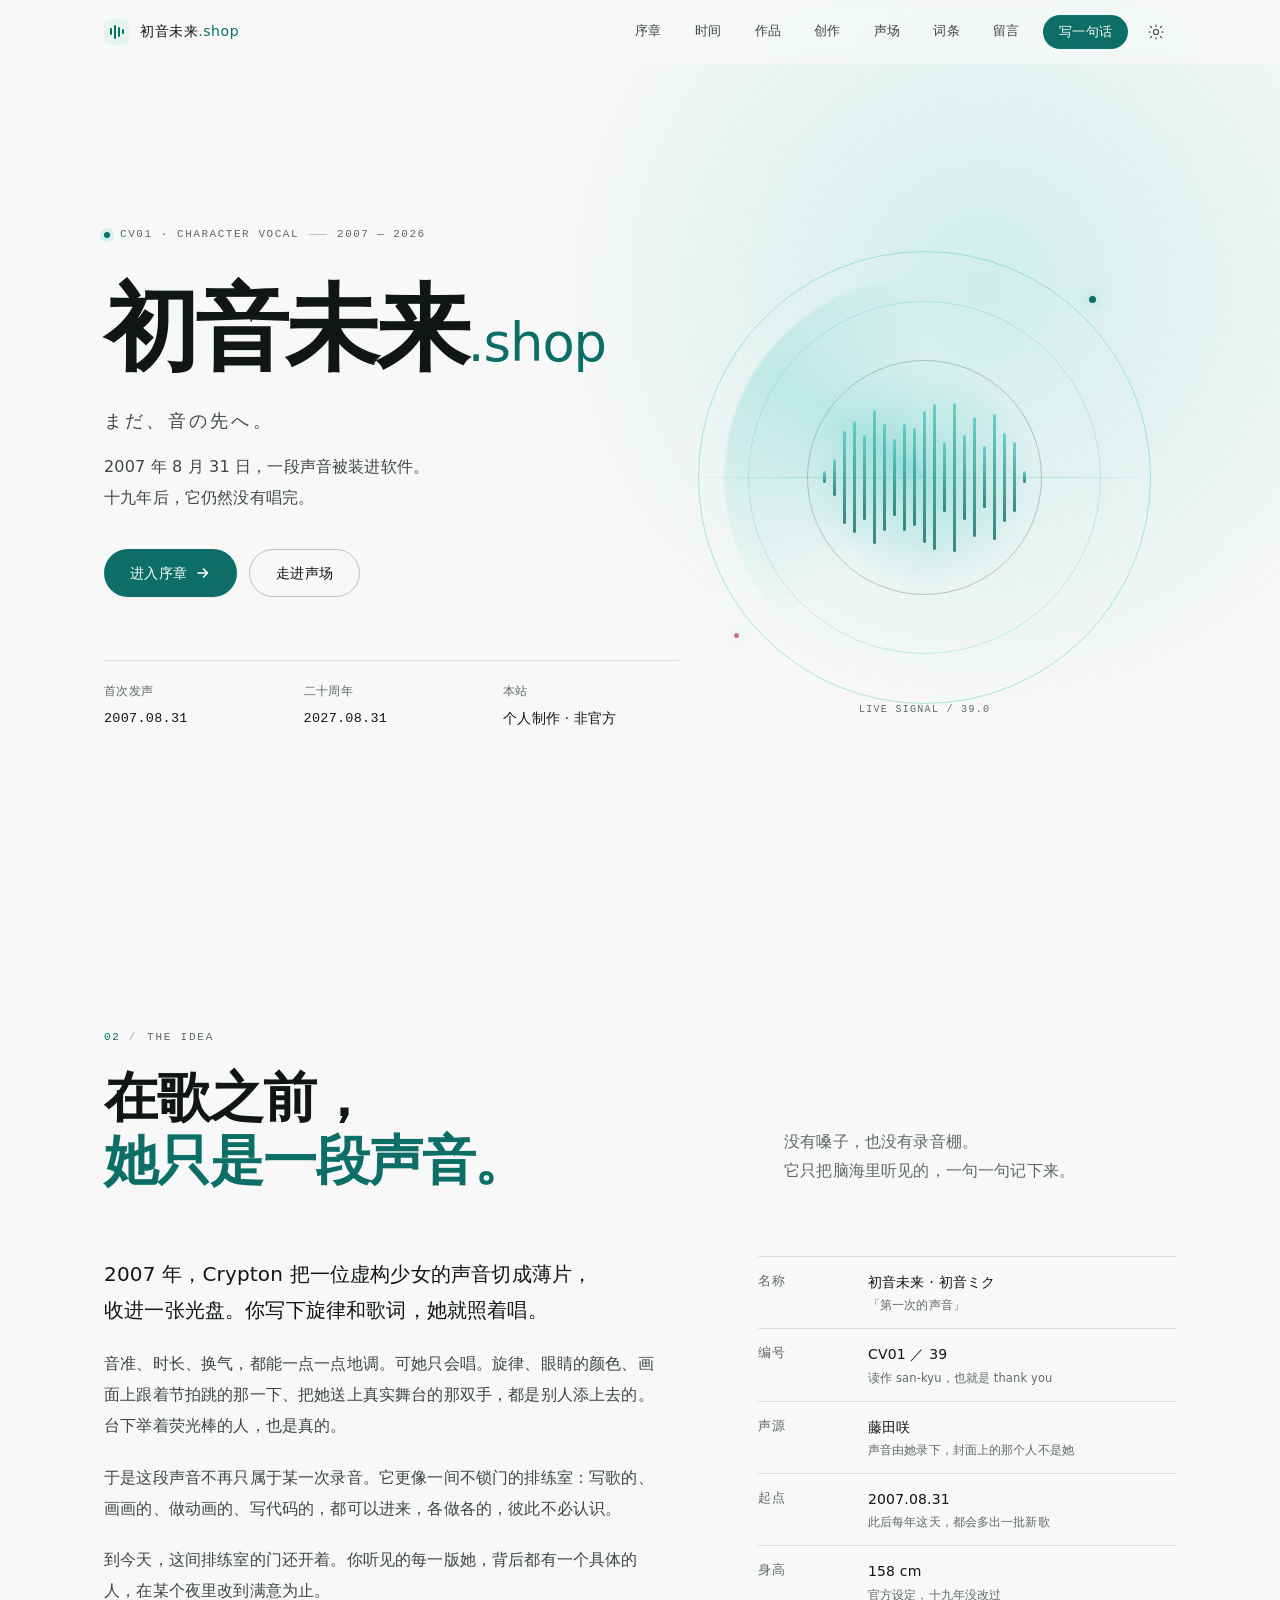
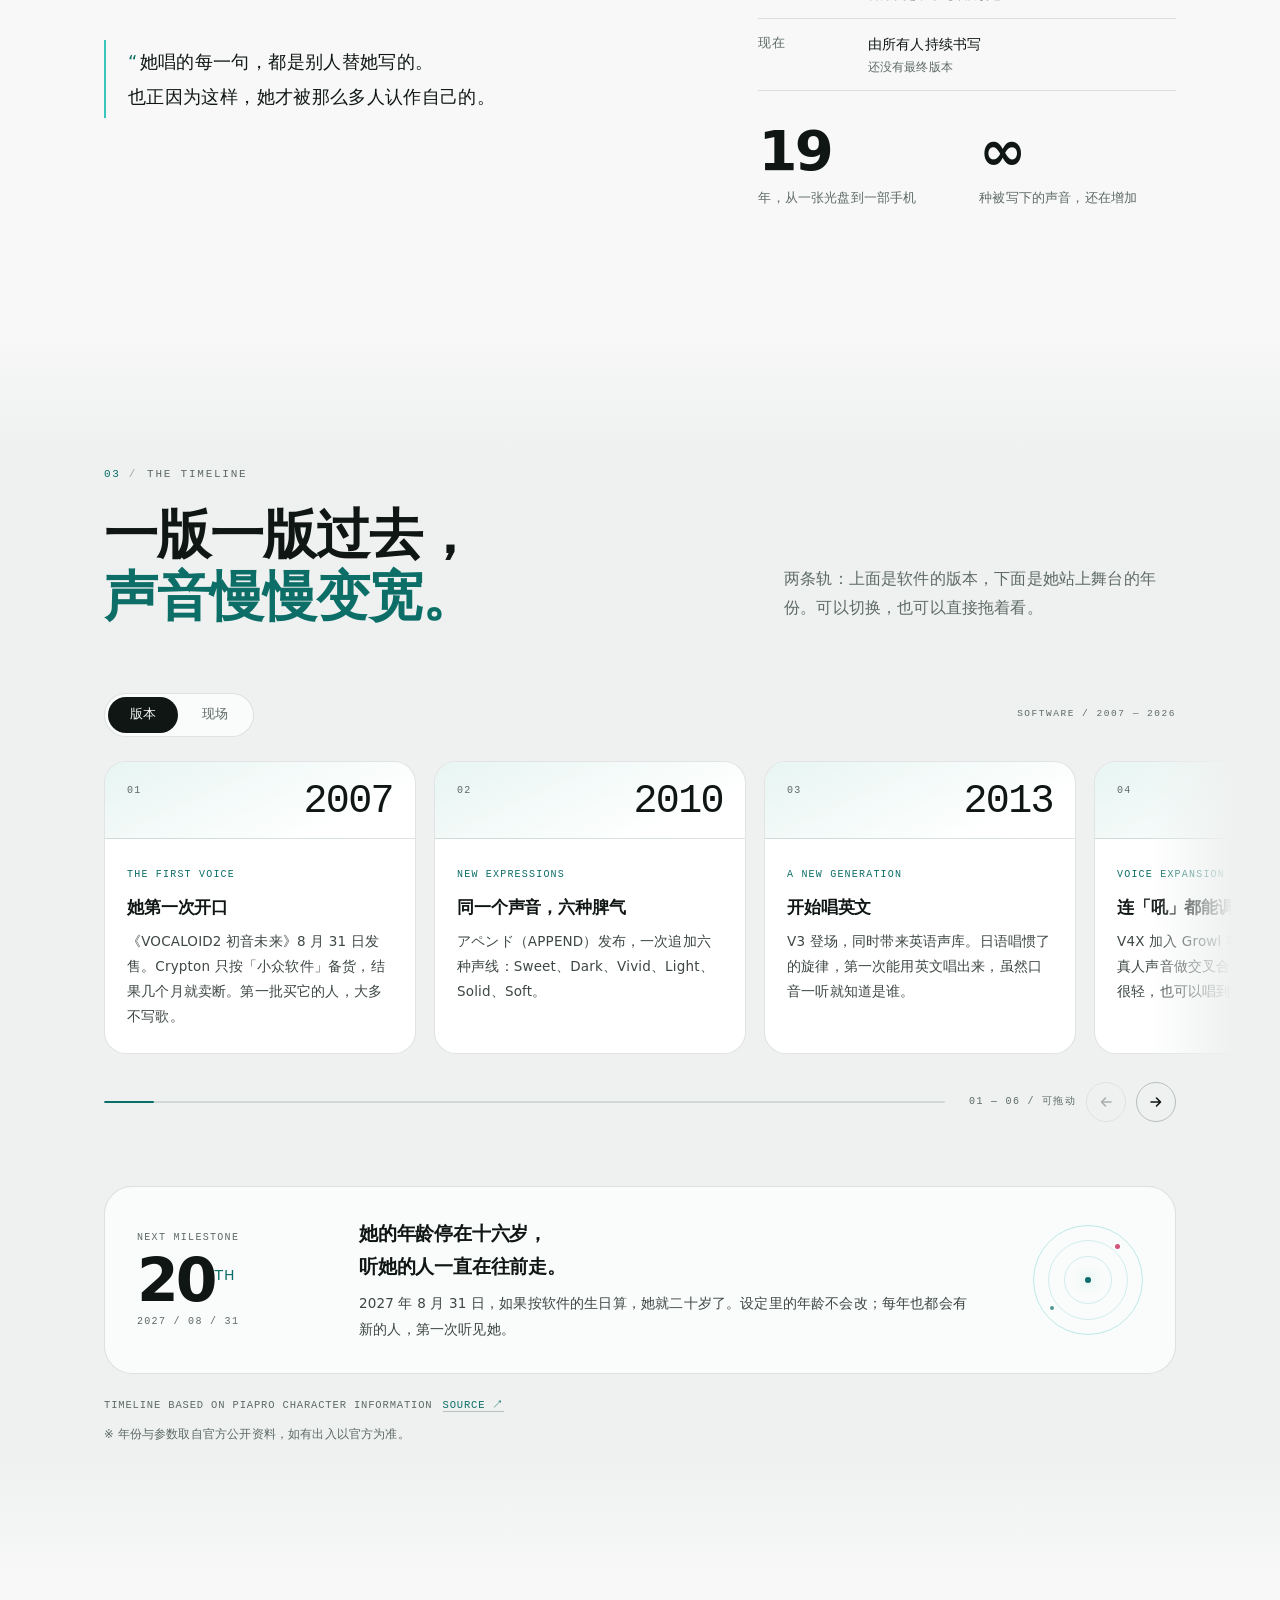
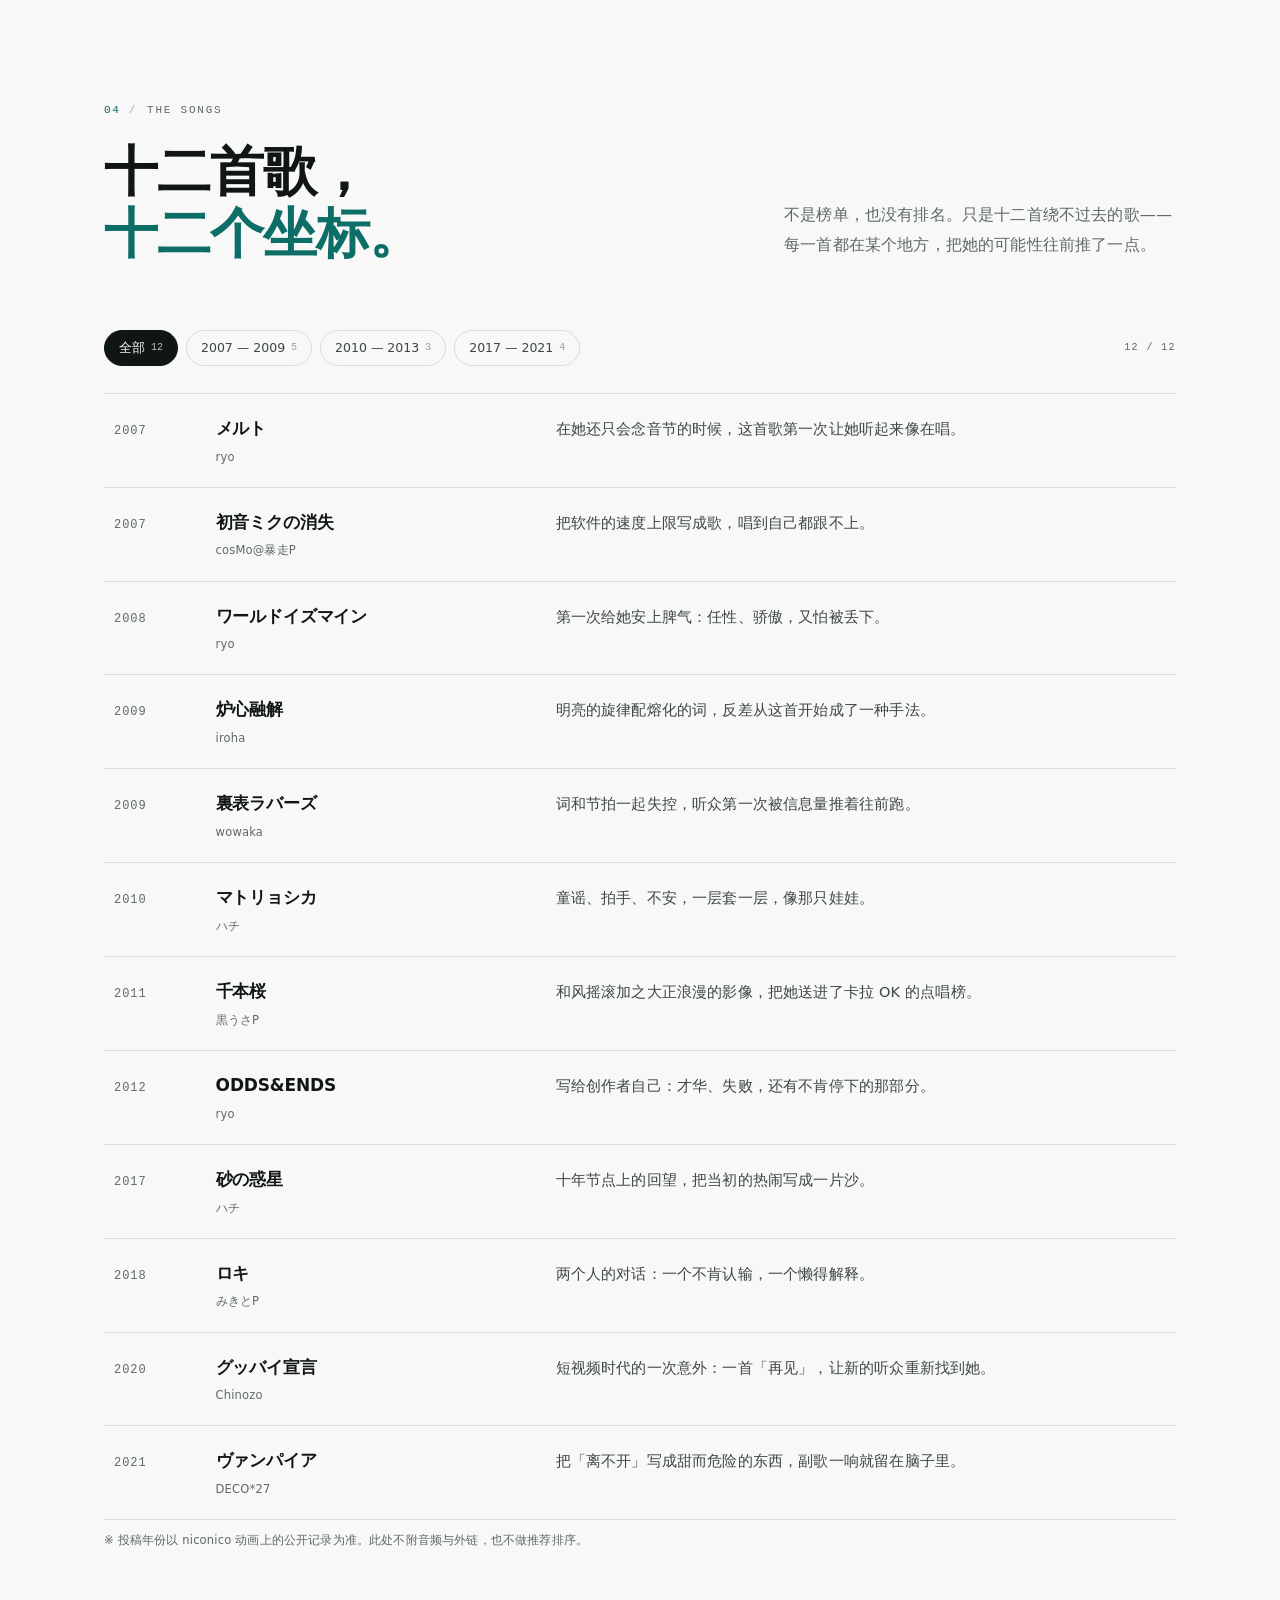
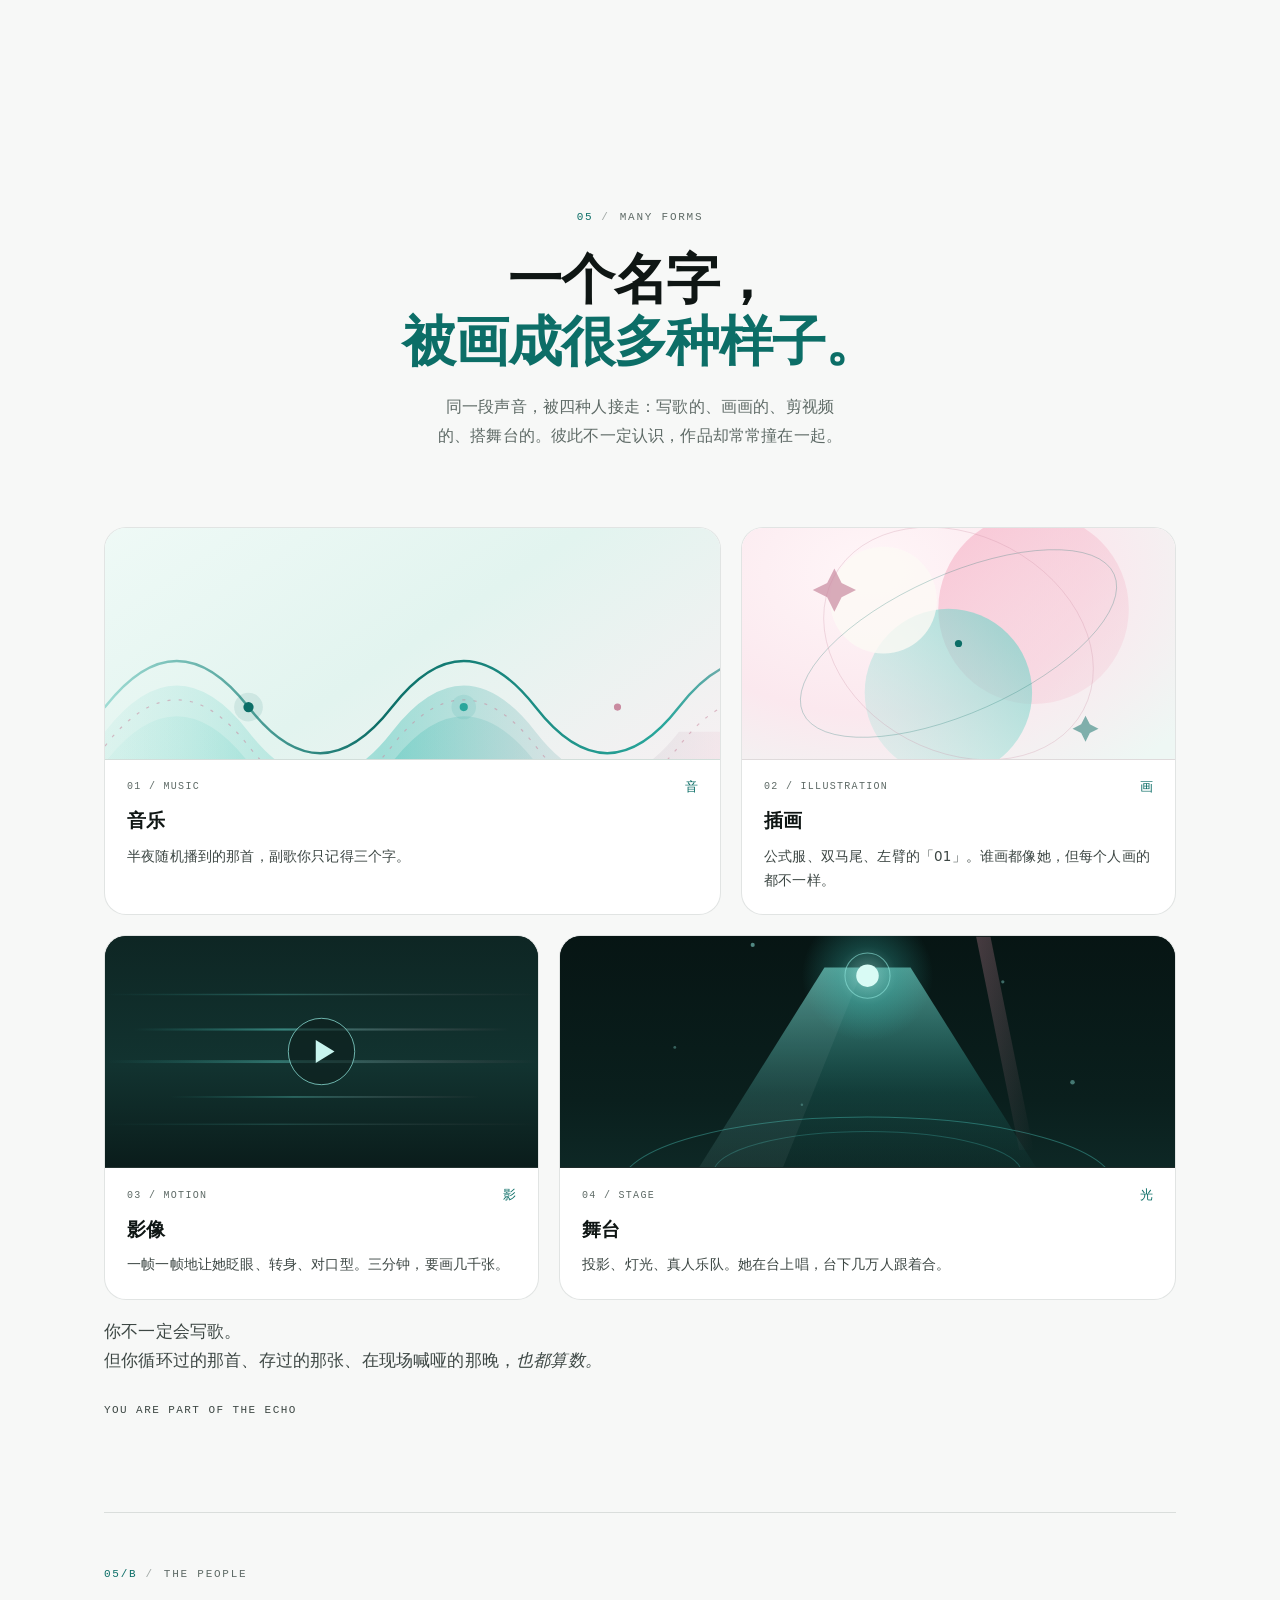
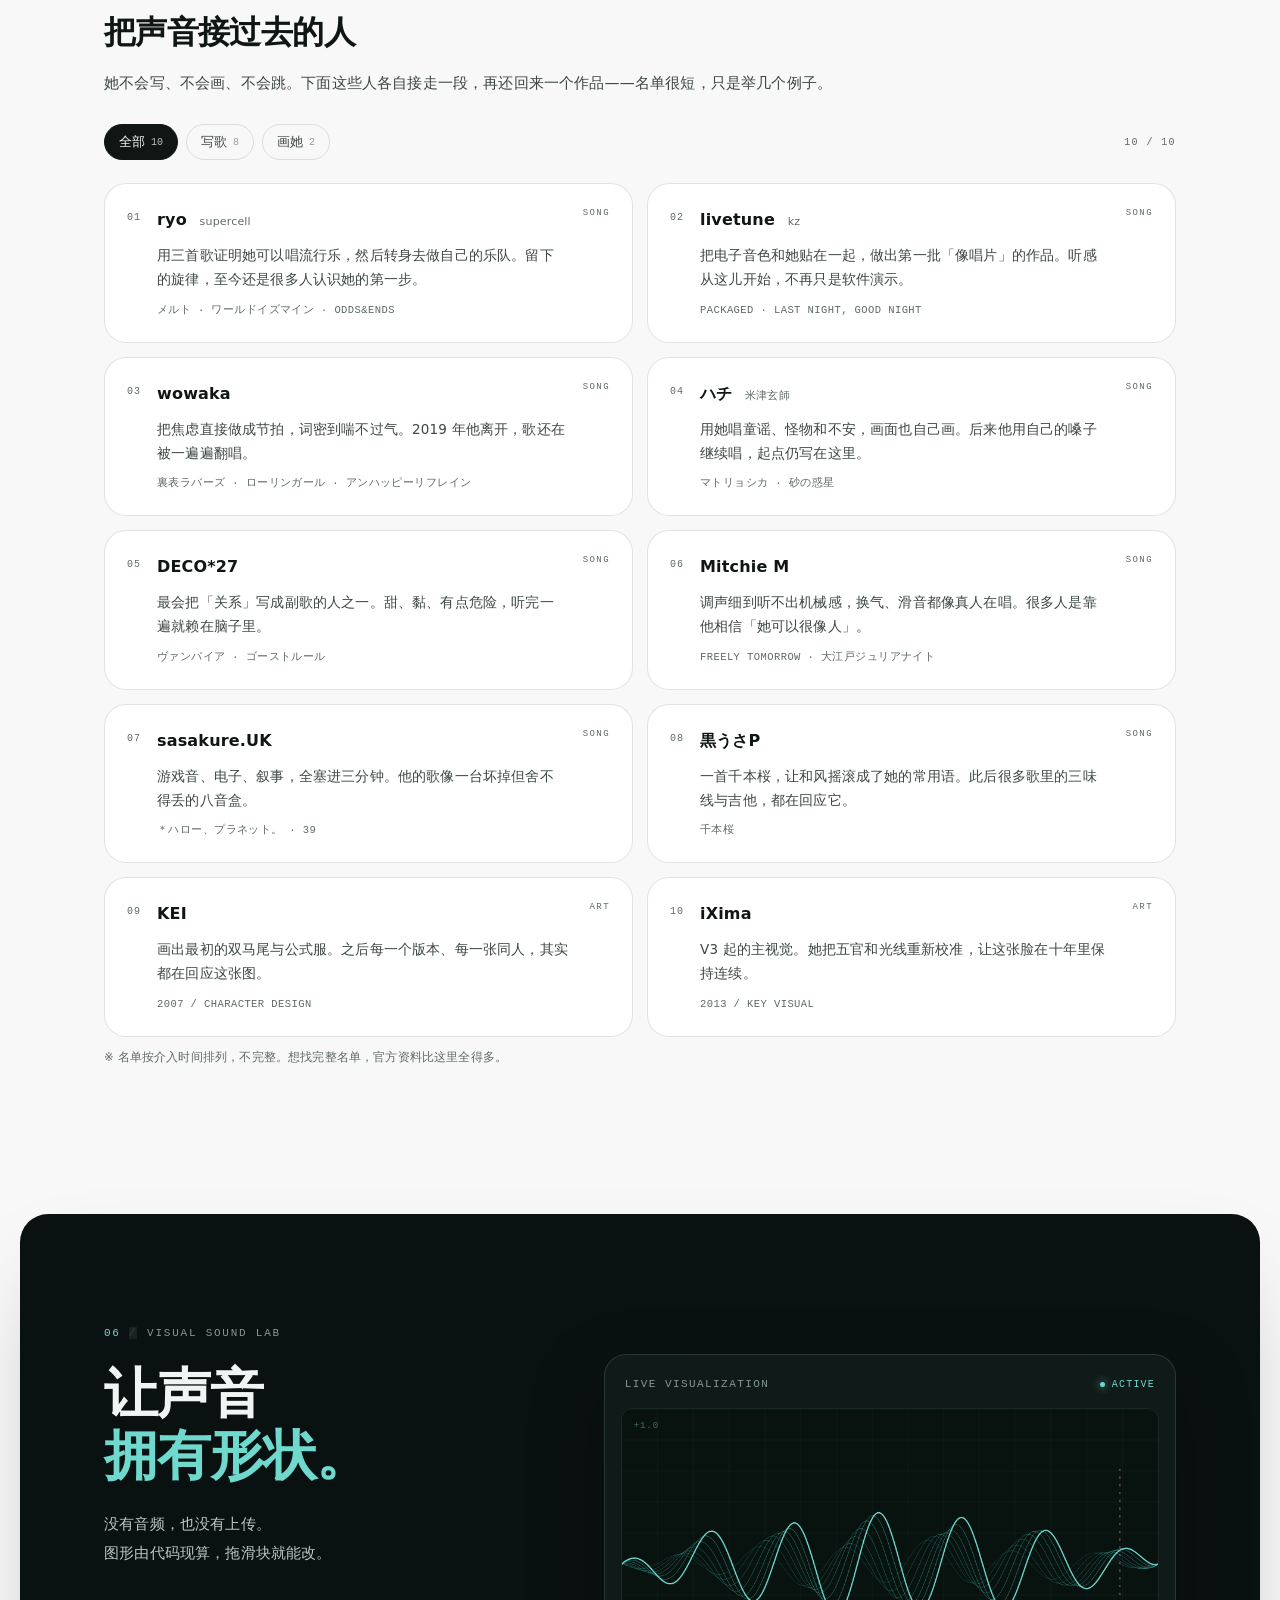
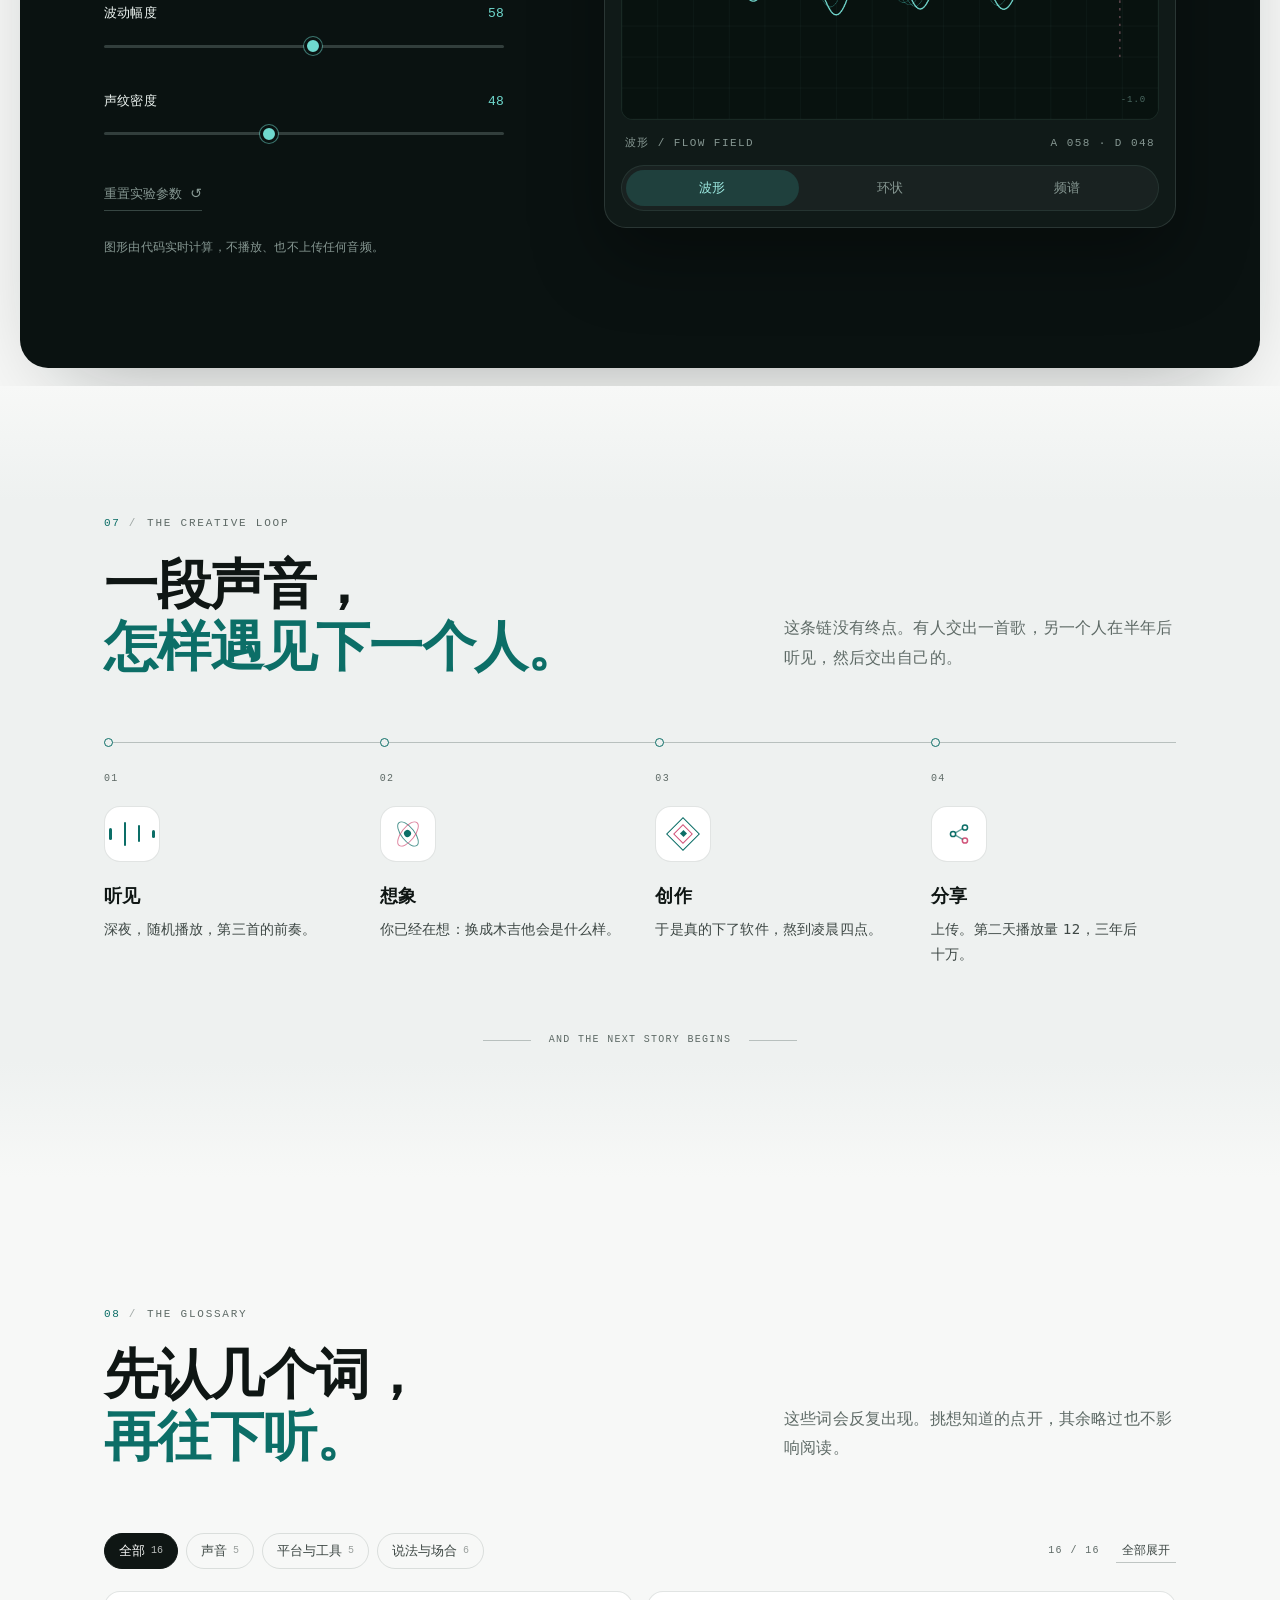
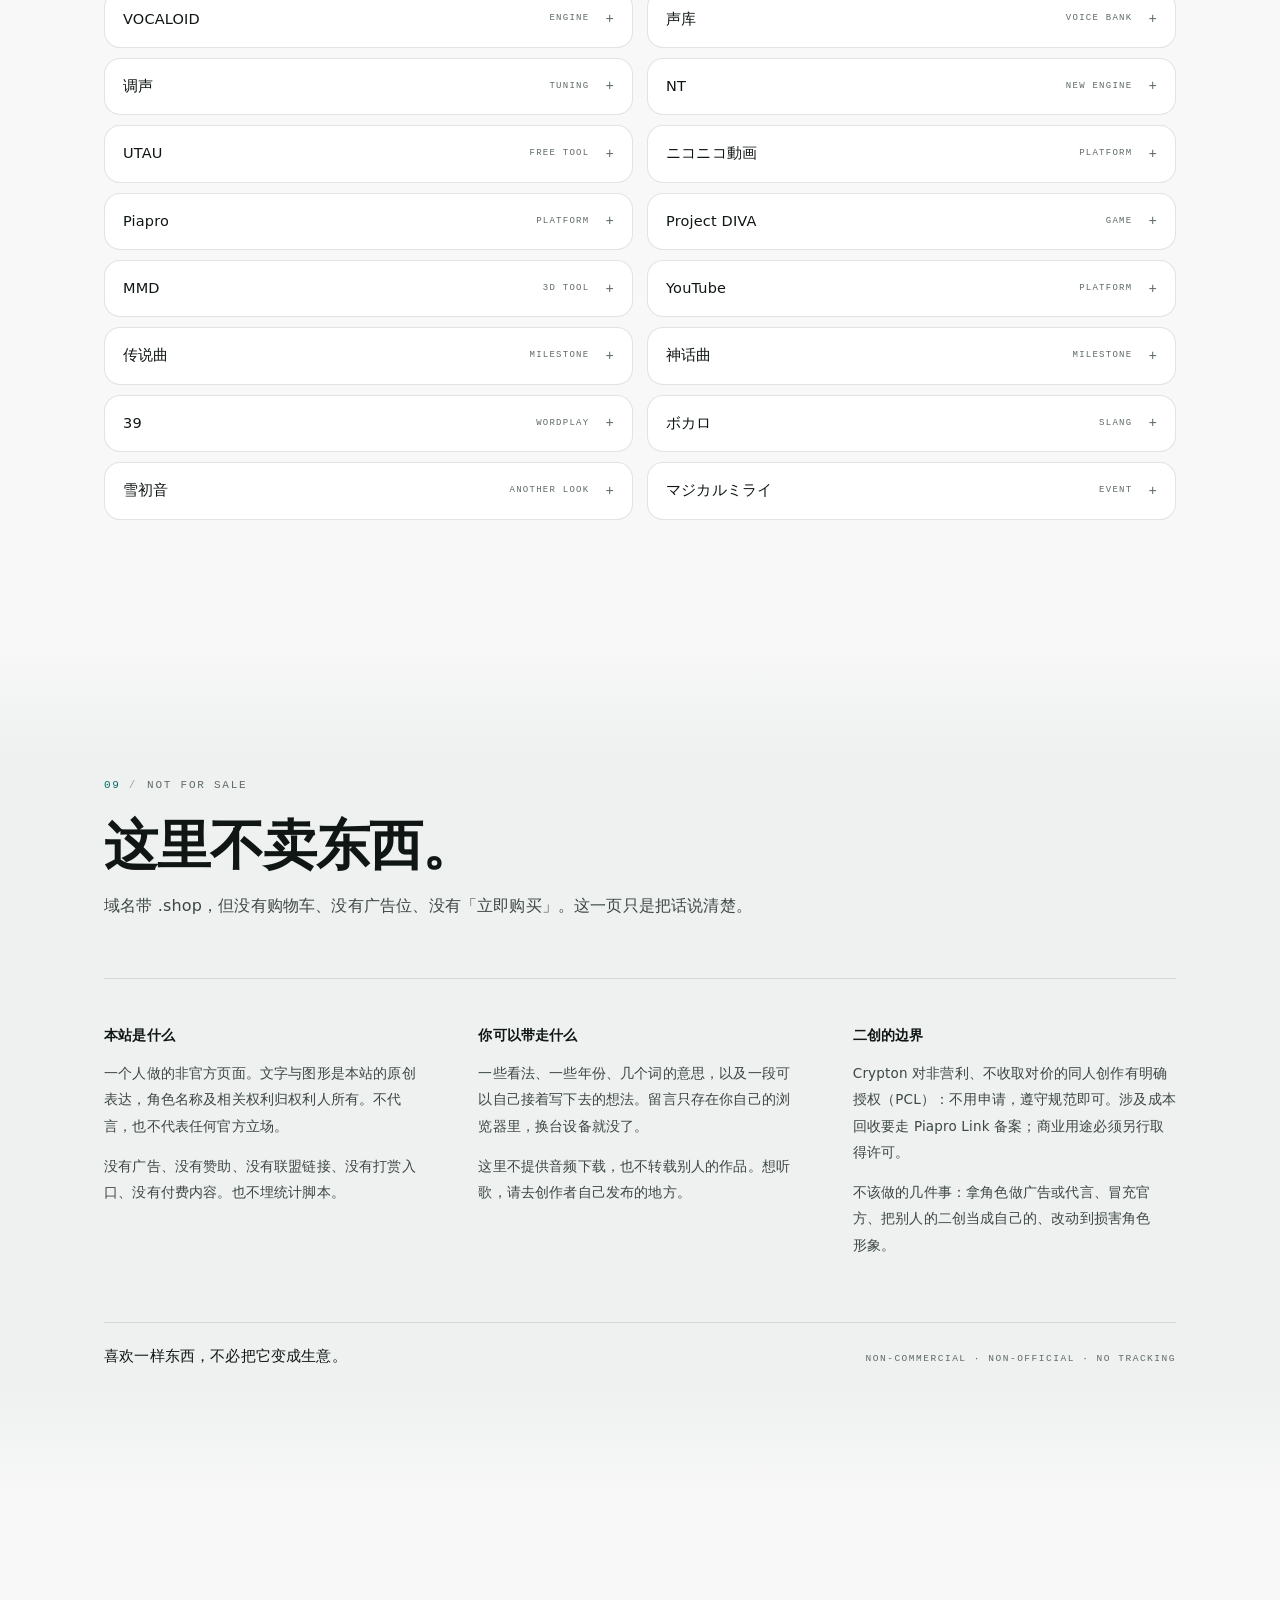
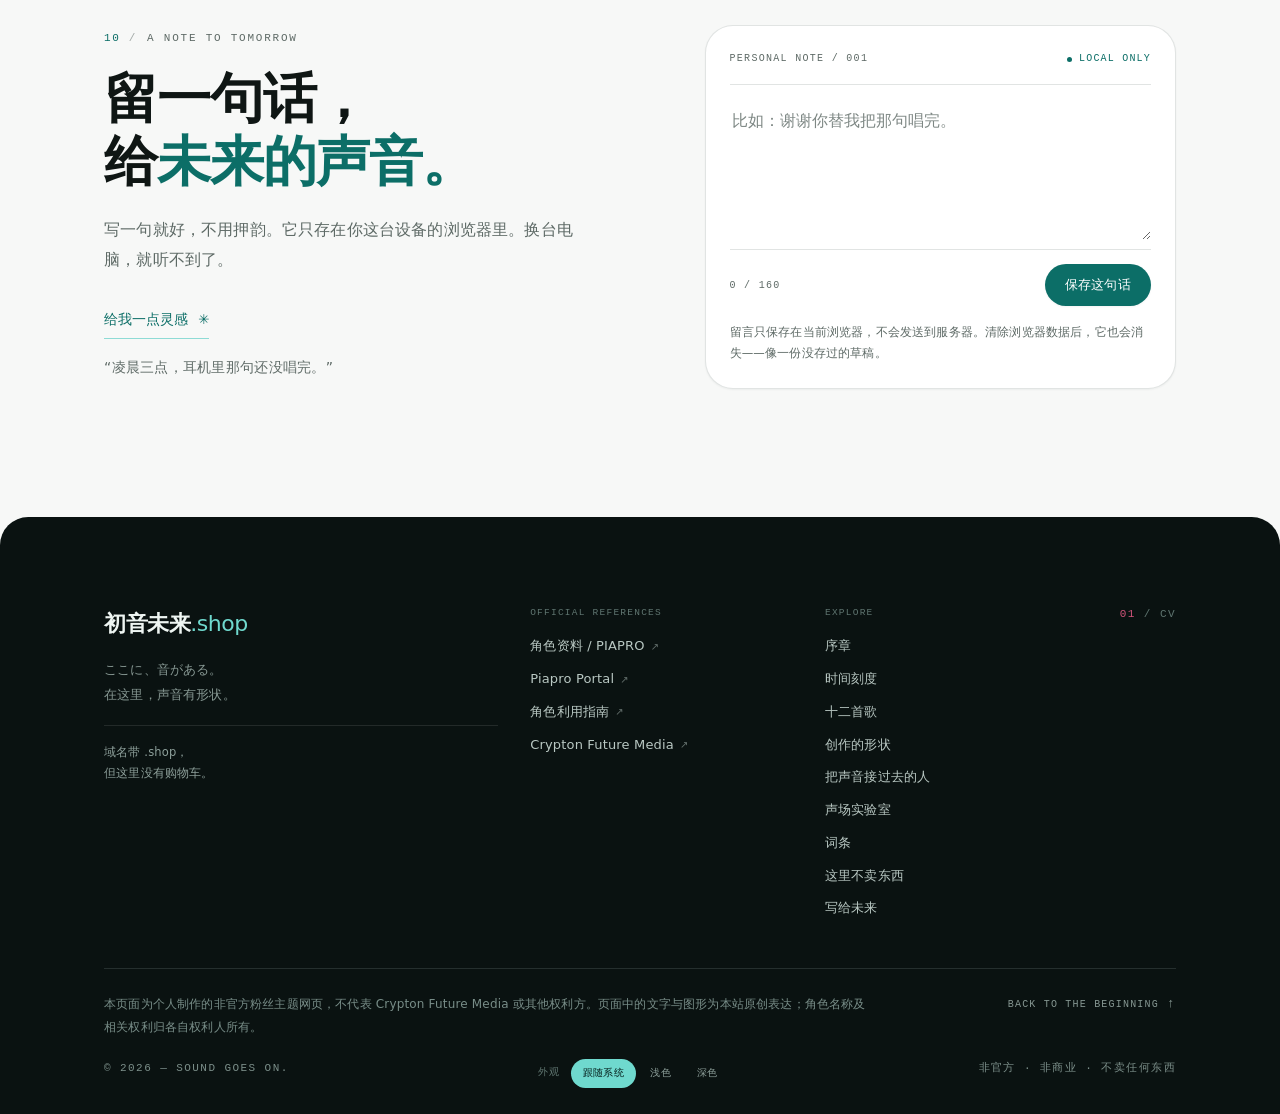
==== commit 7830c5e3: "Add files via upload" ====
--- a/index.html
+++ b/index.html
@@ -3,378 +3,872 @@
 <head>
   <meta charset="utf-8">
   <meta name="viewport" content="width=device-width, initial-scale=1, viewport-fit=cover">
-  <meta name="theme-color" content="#f8fbfa">
+  <meta name="theme-color" id="metaThemeColor" content="#f7f8f7">
   <meta name="color-scheme" content="light dark">
-  <meta name="description" content="初音未来.shop —— 一处关于声音、想象与共同创作的非官方数字纪念空间。这里陈列着一段还没被唱完的声音。">
+  <meta name="description" content="十二首歌、十位创作者、十六个词条，以及一条从 2007 年走到今天的线索。关于一段被反复接力的声音：非官方、非商业、不卖任何东西。">
   <meta name="robots" content="index,follow,max-image-preview:large">
   <link rel="canonical" href="https://xn--7br062ccfl55p.shop/">
   <meta property="og:type" content="website">
   <meta property="og:site_name" content="初音未来.shop">
   <meta property="og:title" content="初音未来.shop｜让声音继续生长">
-  <meta property="og:description" content="这里陈列着一段还没被唱完的声音。从一个音符出发，穿过不同的创作，继续回响。">
+  <meta property="og:description" content="十二首歌、十位创作者、十六个词条。一段被反复接力的声音，和它还没写完的部分。">
   <meta property="og:url" content="https://xn--7br062ccfl55p.shop/">
-  <meta property="og:image" content="https://xn--7br062ccfl55p.shop/assets/og-card.png">
-  <meta property="og:image:type" content="image/png">
+  <meta property="og:image" content="https://xn--7br062ccfl55p.shop/assets/og-card.jpg">
+  <meta property="og:image:type" content="image/jpeg">
   <meta property="og:image:width" content="1200">
   <meta property="og:image:height" content="630">
   <meta name="twitter:card" content="summary_large_image">
   <meta name="twitter:title" content="初音未来.shop｜让声音继续生长">
-  <meta name="twitter:description" content="一处关于声音、想象与共同创作的非官方数字纪念空间。">
-  <meta name="twitter:image" content="https://xn--7br062ccfl55p.shop/assets/og-card.png">
+  <meta name="twitter:description" content="一段还没被唱完的声音。非官方、非商业、不卖任何东西。">
+  <meta name="twitter:image" content="https://xn--7br062ccfl55p.shop/assets/og-card.jpg">
   <title>初音未来.shop｜让声音继续生长</title>
   <link rel="icon" type="image/svg+xml" href="./assets/favicon.svg">
-  <!-- 字体服务使用 display=swap；网络字体未及时到达时立即回退到系统字体。 -->
-  <link rel="preconnect" href="https://fonts.googleapis.com">
-  <link rel="preconnect" href="https://fonts.gstatic.com" crossorigin>
-  <link href="https://fonts.googleapis.com/css2?family=IBM+Plex+Mono:wght@400;500&family=Manrope:wght@200;300;400;500&family=Noto+Sans+JP:wght@300;400;500&family=Noto+Sans+SC:wght@300;400;500&display=swap" rel="preload" as="style" onload="this.onload=null;this.rel='stylesheet'">
-  <noscript><link href="https://fonts.googleapis.com/css2?family=IBM+Plex+Mono:wght@400;500&family=Manrope:wght@200;300;400;500&family=Noto+Sans+JP:wght@300;400;500&family=Noto+Sans+SC:wght@300;400;500&display=swap" rel="stylesheet"></noscript>
-  <script>document.documentElement.classList.add('js');</script>
-  <!-- 首屏关键样式：外部 CSS 到达前先稳定背景与标题，减少闪白。 -->
+  <script>
+    /* 主题在第一帧之前定下来：本地有手动选择就尊重它，没有则跟随系统（浏览器）。
+       放在这里而不是等 main.js，是为了深色系统下不出现一瞬白闪。 */
+    (function () {
+      var root = document.documentElement;
+      var saved = null;
+      try { saved = localStorage.getItem('miku-space-theme'); } catch (e) { /* 隐私模式可能禁用存储 */ }
+      var state = (saved === 'light' || saved === 'dark') ? saved : 'system';
+      var dark = state === 'dark' || (state === 'system' &&
+        !!(window.matchMedia && window.matchMedia('(prefers-color-scheme: dark)').matches));
+      root.setAttribute('data-theme-state', state);
+      root.setAttribute('data-theme', dark ? 'dark' : 'light');
+      var meta = document.querySelector('meta[name="theme-color"]');
+      if (meta) meta.setAttribute('content', dark ? '#0b1211' : '#f7f8f7');
+      root.classList.add('js');
+    })();
+  </script>
+  <!-- 首屏关键样式：外部 CSS 到达前先稳定底色与主题，避免闪白与字体跳变。 -->
   <style>
-    :root{--miku:#39c5bb;--paper:#f8fbfa;--ink:#1d302f;--font-display:"Manrope","Noto Sans SC","Noto Sans JP",Arial,sans-serif}
-    html{background:var(--paper)}body{margin:0;background:var(--paper);color:var(--ink);font-family:var(--font-display)}
-    .hero{min-height:100svh;background:linear-gradient(132deg,#edf8f6 0%,#f9fcfb 54%,#fbf7f9 100%)}
-    .hero-title{font-family:var(--font-display);font-weight:250;letter-spacing:.025em}
+    :root{--paper:#f7f8f7;--ink:#0f1614;--accent-ink:#0c6e67;color-scheme:light}
+    html{background:var(--paper)}
+    html[data-theme="dark"]{--paper:#0b1211;--ink:#f1f5f3;--accent-ink:#6ed9ce;color-scheme:dark}
+    body{margin:0;background:var(--paper);color:var(--ink);font-family:-apple-system,BlinkMacSystemFont,"SF Pro SC","PingFang SC","HarmonyOS Sans SC","MiSans","Noto Sans SC","Noto Sans CJK SC","Microsoft YaHei",system-ui,sans-serif;-webkit-font-smoothing:antialiased}
+    .hero-title{font-size:clamp(2.9rem,8.2vw,7.4rem);line-height:1.02;letter-spacing:-.03em;font-weight:500;margin:0}
   </style>
   <link rel="preload" href="./src/style.css" as="style">
   <link rel="stylesheet" href="./src/style.css">
-  <script type="module" src="./src/main.js"></script>
+  <noscript><style>.js .reveal{opacity:1!important;transform:none!important}</style></noscript>
+  <script defer src="./src/main.js"></script>
 </head>
 <body>
   <a class="skip-link" href="#main">跳到主要内容</a>
   <div class="reading-progress" aria-hidden="true"><span id="readingProgress"></span></div>
 
   <header class="site-header" id="top">
-    <a class="brand" href="#top" aria-label="初音未来.shop 首页">
-      <span class="brand-symbol" aria-hidden="true"><i></i><i></i><i></i></span>
-      <span class="brand-word">初音未来<span>.shop</span></span>
-    </a>
-    <nav class="main-nav" id="mainNav" aria-label="主导航">
-      <a href="#about">序章</a>
-      <a href="#history">时间</a>
-      <a href="#creation">创作</a>
-      <a href="#lab">声场</a>
-      <a href="#message">留言</a>
-    </nav>
-    <div class="header-actions">
-      <button class="icon-button theme-toggle" id="themeToggle" type="button" aria-label="切换夜间模式" aria-pressed="false" title="切换明暗主题">
-        <svg class="sun-icon" viewBox="0 0 24 24" aria-hidden="true"><circle cx="12" cy="12" r="3.6"/><path d="M12 2v2.2M12 19.8V22M4.93 4.93l1.55 1.55m11.04 11.04 1.55 1.55M2 12h2.2m15.6 0H22M4.93 19.07l1.55-1.55M17.52 6.48l1.55-1.55"/></svg>
-        <svg class="moon-icon" viewBox="0 0 24 24" aria-hidden="true"><path d="M20.2 15.2A8.6 8.6 0 0 1 8.8 3.8 8.8 8.8 0 1 0 20.2 15.2Z"/></svg>
-      </button>
-      <button class="menu-toggle" id="menuToggle" type="button" aria-label="打开导航" aria-expanded="false" aria-controls="mainNav">
-        <span></span><span></span>
-      </button>
+    <div class="header-inner">
+      <a class="brand" href="#top" aria-label="初音未来.shop 首页">
+        <span class="brand-mark" aria-hidden="true"><i></i><i></i><i></i><i></i></span>
+        <span class="brand-name">初音未来<span>.shop</span></span>
+      </a>
+      <nav class="main-nav" id="mainNav" aria-label="主导航">
+        <a href="#about">序章</a>
+        <a href="#history">时间</a>
+        <a href="#songs">作品</a>
+        <a href="#creation">创作</a>
+        <a href="#lab">声场</a>
+        <a href="#glossary">词条</a>
+        <a href="#message">留言</a>
+      </nav>
+      <div class="header-actions">
+        <a class="header-cta" href="#message">写一句话</a>
+        <button class="icon-btn theme-toggle" id="themeToggle" type="button" aria-label="切换夜间模式" aria-pressed="false" title="切换明暗主题">
+          <svg class="sun-icon" viewBox="0 0 24 24" aria-hidden="true"><circle cx="12" cy="12" r="3.4"/><path d="M12 2.6v2.1M12 19.3v2.1M4.6 4.6l1.5 1.5m11.8 11.8 1.5 1.5M2.6 12h2.1m14.6 0h2.1M4.6 19.4l1.5-1.5M17.9 6.1l1.5-1.5"/></svg>
+          <svg class="moon-icon" viewBox="0 0 24 24" aria-hidden="true"><path d="M20.4 15.1A8.7 8.7 0 0 1 8.9 3.6 8.8 8.8 0 1 0 20.4 15.1Z"/></svg>
+        </button>
+        <button class="menu-toggle" id="menuToggle" type="button" aria-label="打开导航" aria-expanded="false" aria-controls="mainNav">
+          <span></span><span></span>
+        </button>
+      </div>
     </div>
   </header>
 
   <main id="main">
-    <svg class="site-spine" viewBox="0 0 1440 10000" preserveAspectRatio="none" aria-hidden="true" focusable="false">
-      <defs>
-        <linearGradient id="spineGradient" x1="0" y1="0" x2="0" y2="1">
-          <stop offset="0" style="stop-color:var(--arc-start)" stop-opacity=".86"/>
-          <stop offset=".07" style="stop-color:var(--arc-mid)" stop-opacity=".68"/>
-          <stop offset=".18" style="stop-color:var(--arc-mid)" stop-opacity=".43"/>
-          <stop offset=".38" style="stop-color:var(--arc-end)" stop-opacity=".25"/>
-          <stop offset=".68" style="stop-color:var(--arc-end)" stop-opacity=".13"/>
-          <stop offset="1" style="stop-color:var(--arc-end)" stop-opacity=".035"/>
-        </linearGradient>
-        <filter id="spineGlow" x="-20%" y="-20%" width="140%" height="140%">
-          <feGaussianBlur stdDeviation="3" result="blur"/>
-          <feMerge><feMergeNode in="blur"/><feMergeNode in="SourceGraphic"/></feMerge>
-        </filter>
-      </defs>
-      <path class="site-spine-path" pathLength="1" d="M 1050 -100 C 1280 330 1160 610 930 880 C 690 1160 250 1190 310 1590 C 365 1980 1040 2070 920 2480 C 820 2830 270 2980 390 3430 C 510 3850 1130 3930 965 4400 C 815 4810 295 4940 405 5380 C 520 5810 1110 5900 925 6360 C 775 6750 345 6900 475 7330 C 600 7730 1060 7850 905 8310 C 770 8700 425 8810 545 9220 C 630 9520 840 9760 760 10120"/>
-    </svg>
     <!-- 01 / Hero：一段声音的入口 -->
     <section class="hero" aria-labelledby="heroTitle">
-      <div class="hero-aura" aria-hidden="true"></div>
-      <div class="hero-orbit orbit-a" aria-hidden="true"></div>
-      <div class="hero-orbit orbit-b" aria-hidden="true"></div>
-      <canvas id="heroParticles" class="hero-particles" aria-hidden="true"></canvas>
-      <div class="hero-grid" aria-hidden="true"></div>
-
-      <div class="hero-content wrap">
-        <div class="hero-kicker reveal"><span class="status-dot" aria-hidden="true"></span><span>CV / CHARACTER VOCAL INTERFACE</span><span class="kicker-readout mono">48.0 / MIKU</span></div>
-        <div class="hero-title-wrap reveal">
+      <div class="hero-bg" aria-hidden="true">
+        <span class="hero-glow"></span>
+      </div>
+      <div class="wrap hero-inner">
+        <div class="hero-copy">
+          <p class="eyebrow hero-eyebrow"><span class="live-dot" aria-hidden="true"></span><span>CV01 · CHARACTER VOCAL</span><span class="eyebrow-sep" aria-hidden="true"></span><span class="mono">2007 — 2026</span></p>
           <h1 id="heroTitle" class="hero-title">初音未来<span class="hero-domain">.shop</span></h1>
-          <svg class="title-ribbon" viewBox="0 0 1000 250" preserveAspectRatio="none" aria-hidden="true">
-            <defs>
-              <!-- 标题弧线从较深的苍绿起笔，越过标题后逐渐变浅。 -->
-              <linearGradient id="titleRibbonGradient" x1="0" y1="0" x2="1" y2="0">
-                <stop offset="0" style="stop-color:var(--arc-start)" stop-opacity=".92"/>
-                <stop offset=".27" style="stop-color:var(--arc-mid)" stop-opacity=".78"/>
-                <stop offset=".62" style="stop-color:var(--arc-mid)" stop-opacity=".48"/>
-                <stop offset="1" style="stop-color:var(--arc-end)" stop-opacity=".13"/>
-              </linearGradient>
-              <linearGradient id="titleRibbonEcho" x1="0" y1="0" x2="1" y2="0">
-                <stop offset="0" style="stop-color:var(--arc-mid)" stop-opacity=".20"/>
-                <stop offset="1" style="stop-color:var(--arc-end)" stop-opacity=".035"/>
-              </linearGradient>
-            </defs>
-            <path class="ribbon-pink" pathLength="1" d="M-20 205 C 155 245 285 95 475 126 S 790 154 1020 18"/>
-            <path class="ribbon-green" pathLength="1" d="M-20 222 C 165 262 300 112 490 143 S 800 170 1020 34"/>
-          </svg>
-        </div>
-        <p class="hero-japanese reveal">まだ、音の先へ。</p>
-        <p class="hero-subtitle reveal">每一段声音，都有继续生长的可能。</p>
-        <div class="hero-bottom reveal">
-          <p>从一个音符出发，<br>去往无数种尚未命名的未来。</p>
-          <a class="scroll-link" href="#about"><span>SCROLL TO EXPLORE</span><i aria-hidden="true"></i></a>
-        </div>
-      </div>
-
-      <div class="hero-index mono" aria-hidden="true"><span>01</span><b></b><span>THE FIRST NOTE</span></div>
-      <div class="hero-date mono" aria-hidden="true">A VOICE THAT KEEPS BECOMING</div>
+          <p class="hero-jp">まだ、音の先へ。</p>
+          <p class="hero-lede">2007 年 8 月 31 日，一段声音被装进软件。<br>十九年后，它仍然没有唱完。</p>
+          <div class="hero-actions">
+            <a class="btn btn-primary" href="#about">
+              <span>进入序章</span>
+              <svg viewBox="0 0 16 16" aria-hidden="true"><path d="M3 8h9M8.5 4l4 4-4 4"/></svg>
+            </a>
+            <a class="btn btn-quiet" href="#lab">走进声场</a>
+          </div>
+          <dl class="hero-facts">
+            <div><dt>首次发声</dt><dd class="mono">2007.08.31</dd></div>
+            <div><dt>二十周年</dt><dd class="mono">2027.08.31</dd></div>
+            <div><dt>本站</dt><dd>个人制作 · 非官方</dd></div>
+          </dl>
+        </div>
+        <div class="hero-stage" aria-hidden="true">
+          <div class="disc">
+            <span class="disc-ring ring-1"></span>
+            <span class="disc-ring ring-2"></span>
+            <span class="disc-ring ring-3"></span>
+            <span class="disc-sweep"></span>
+            <span class="disc-core"></span>
+            <div class="eq" id="heroEq"></div>
+          </div>
+          <span class="orbit-dot dot-a"></span>
+          <span class="orbit-dot dot-b"></span>
+          <p class="stage-caption mono">LIVE SIGNAL / 39.0</p>
+        </div>
+      </div>
+      <a class="hero-scroll" href="#about"><span class="mono">SCROLL</span><i aria-hidden="true"></i></a>
     </section>
 
     <!-- 02 / About：网站的文字序章 -->
-    <section class="section about-section" id="about" aria-labelledby="aboutTitle">
-      <div class="section-wash wash-mint" aria-hidden="true"></div>
+    <section class="section section--paper" id="about" aria-labelledby="aboutTitle">
       <div class="wrap">
-        <div class="section-heading reveal">
-          <span class="section-number mono">02 / THE IDEA</span>
-          <span class="section-overline">A VOICE IS ONLY THE BEGINNING</span>
-        </div>
-        <div class="about-layout">
-          <div class="about-title-block reveal">
-            <h2 id="aboutTitle" class="display-title">歌声并不<br>止于<span>声音。</span></h2>
-            <div class="title-caption mono">SOFTWARE → CULTURE → INFINITE CREATION</div>
-          </div>
-          <div class="about-copy reveal" data-delay="120">
-            <p class="lead-copy">初音未来最初是一款歌声合成软件。输入旋律与歌词，声音便有了被塑造的方式。</p>
-            <p>但真正让这段声音走向远方的，是无数创作者的回应。有人写下旋律，有人画出新的模样，有人让画面随着节拍呼吸，也有人把它带上真实与虚拟交叠的舞台。</p>
-            <p>于是，一个声音不再只属于某一段录音。它成为一扇门，通往音乐、绘画、影像、程序，以及人与人之间没有预设答案的相遇。</p>
-            <div class="about-quote"><span>“</span><p>她留下的不是唯一的答案，<br>而是让更多答案得以诞生的空白。</p></div>
-          </div>
-        </div>
-        <div class="about-footnote mono reveal">AN INDEPENDENT SPACE FOR SOUND, IMAGINATION & CREATION.</div>
+        <header class="section-head section-head--split reveal">
+          <div>
+            <p class="kicker"><span class="kicker-num">02</span>THE IDEA</p>
+            <h2 id="aboutTitle" class="display">在歌之前，<br><span>她只是一段声音。</span></h2>
+          </div>
+          <p class="lede">没有嗓子，也没有录音棚。<br>它只把脑海里听见的，一句一句记下来。</p>
+        </header>
+
+        <div class="about-grid">
+          <div class="about-copy reveal">
+            <p class="lead">2007 年，Crypton 把一位虚构少女的声音切成薄片，<br>收进一张光盘。你写下旋律和歌词，她就照着唱。</p>
+            <p>音准、时长、换气，都能一点一点地调。可她只会唱。旋律、眼睛的颜色、画面上跟着节拍跳的那一下、把她送上真实舞台的那双手，都是别人添上去的。台下举着荧光棒的人，也是真的。</p>
+            <p>于是这段声音不再只属于某一次录音。它更像一间不锁门的排练室：写歌的、画画的、做动画的、写代码的，都可以进来，各做各的，彼此不必认识。</p>
+            <p>到今天，这间排练室的门还开着。你听见的每一版她，背后都有一个具体的人，在某个夜里改到满意为止。</p>
+            <blockquote class="quote">
+              <p>她唱的每一句，都是别人替她写的。<br>也正因为这样，她才被那么多人认作自己的。</p>
+            </blockquote>
+          </div>
+          <aside class="about-aside reveal" data-delay="100">
+            <dl class="spec-list">
+              <div class="spec-row"><dt>名称</dt><dd>初音未来 · 初音ミク<small>「第一次的声音」</small></dd></div>
+              <div class="spec-row"><dt>编号</dt><dd>CV01 ／ 39<small>读作 san-kyu，也就是 thank you</small></dd></div>
+              <div class="spec-row"><dt>声源</dt><dd>藤田咲<small>声音由她录下，封面上的那个人不是她</small></dd></div>
+              <div class="spec-row"><dt>起点</dt><dd>2007.08.31<small>此后每年这天，都会多出一批新歌</small></dd></div>
+              <div class="spec-row"><dt>身高</dt><dd>158 cm<small>官方设定，十九年没改过</small></dd></div>
+              <div class="spec-row"><dt>现在</dt><dd>由所有人持续书写<small>还没有最终版本</small></dd></div>
+            </dl>
+            <div class="stat-row">
+              <div class="stat"><strong>19</strong><span>年，从一张光盘到一部手机</span></div>
+              <div class="stat"><strong>∞</strong><span>种被写下的声音，还在增加</span></div>
+            </div>
+          </aside>
+        </div>
       </div>
     </section>
 
-    <!-- 03 / Timeline：软件版本与声音的时间线 -->
-    <section class="section history-section" id="history" aria-labelledby="historyTitle">
-      <div class="section-wash wash-pink" aria-hidden="true"></div>
+    <!-- 03 / Timeline：两条轨，一条是软件的版本，一条是舞台的年份 -->
+    <section class="section section--tint" id="history" aria-labelledby="historyTitle">
       <div class="wrap">
-        <div class="section-heading reveal">
-          <span class="section-number mono">03 / THE TIMELINE</span>
-          <span class="section-overline">A LITTLE HISTORY OF A CHANGING VOICE</span>
-        </div>
-        <div class="history-intro reveal">
-          <h2 id="historyTitle" class="display-title">时间向前，<br><span>声音也在变化。</span></h2>
-          <p>从最初的软件版本，到不断更新的声音技术。以下几个节点，记录了这段旅程中的一些刻度。</p>
-        </div>
-
-        <div class="timeline" aria-label="初音未来软件版本时间线">
-          <article class="timeline-item reveal">
-            <div class="timeline-year mono">2007</div>
-            <div class="timeline-node"><span></span></div>
-            <div class="timeline-card">
-              <span class="timeline-tag">THE FIRST VOICE</span>
-              <h3>第一声，向世界发出</h3>
-              <p>《VOCALOID2 初音未来》于 8 月 31 日发售。一个可以被创作者书写的歌声，由此开启。</p>
-            </div>
-          </article>
-          <article class="timeline-item reveal" data-delay="70">
-            <div class="timeline-year mono">2010</div>
-            <div class="timeline-node"><span></span></div>
-            <div class="timeline-card">
-              <span class="timeline-tag">NEW EXPRESSIONS</span>
-              <h3>声音，开始拥有更多表情</h3>
-              <p>初音未来・アペンド（MIKU APPEND）推出，为创作带来更多声音表达的可能。</p>
-            </div>
-          </article>
-          <article class="timeline-item reveal" data-delay="140">
-            <div class="timeline-year mono">2013</div>
-            <div class="timeline-node"><span></span></div>
-            <div class="timeline-card">
-              <span class="timeline-tag">A NEW GENERATION</span>
-              <h3>迈向 V3</h3>
-              <p>初音未来 V3 登场。熟悉的声音，继续走向新的制作环境。</p>
-            </div>
-          </article>
-          <article class="timeline-item reveal" data-delay="210">
-            <div class="timeline-year mono">2016</div>
-            <div class="timeline-node"><span></span></div>
-            <div class="timeline-card">
-              <span class="timeline-tag">VOICE EXPANSION</span>
-              <h3>V4X，延展表达的边界</h3>
-              <p>初音未来 V4X（含 English）推出，让创作能够跨越更多语言与风格。</p>
-            </div>
-          </article>
-          <article class="timeline-item reveal" data-delay="280">
-            <div class="timeline-year mono">2020</div>
-            <div class="timeline-node"><span></span></div>
-            <div class="timeline-card">
-              <span class="timeline-tag">A DIFFERENT APPROACH</span>
-              <h3>初音未来 NT</h3>
-              <p>新的歌声合成软件登场，熟悉的名字继续探索新的声音形态。</p>
-            </div>
-          </article>
-          <article class="timeline-item reveal" data-delay="350">
-            <div class="timeline-year mono">2026</div>
-            <div class="timeline-node"><span></span></div>
-            <div class="timeline-card timeline-card-current">
-              <span class="timeline-tag">THE STORY CONTINUES</span>
-              <h3>初音未来 V6</h3>
-              <p>2026 年 4 月 14 日，初音未来 V6 正式发布。新的章节继续打开，声音的未来仍在书写。</p>
-            </div>
-          </article>
-        </div>
-        <p class="timeline-source mono reveal">TIMELINE BASED ON OFFICIAL PIAPRO CHARACTER INFORMATION · <a href="https://piapro.net/pages/character/" target="_blank" rel="noopener noreferrer">SOURCE ↗</a></p>
-        <aside class="anniversary-callout reveal" aria-label="2027 年二十周年纪念节点">
-          <div class="anniversary-date"><span class="mono">NEXT MILESTONE</span><strong>20<span>TH</span></strong><small>2027 / 08 / 31</small></div>
-          <div class="anniversary-copy"><span class="mono">A NEW CHAPTER AWAITS</span><h3>二十年，不是终点。</h3><p>2027 年 8 月 31 日，初音未来将迎来软件诞生二十周年。那些由创作者接续写下的旋律，仍会把故事带向更远的地方。</p></div>
-          <div class="anniversary-orbit" aria-hidden="true"><i></i><i></i><i></i></div>
+        <header class="section-head section-head--split reveal">
+          <div>
+            <p class="kicker"><span class="kicker-num">03</span>THE TIMELINE</p>
+            <h2 id="historyTitle" class="display">一版一版过去，<br><span>声音慢慢变宽。</span></h2>
+          </div>
+          <p class="lede">两条轨：上面是软件的版本，下面是她站上舞台的年份。可以切换，也可以直接拖着看。</p>
+        </header>
+      </div>
+
+      <div class="rail-shell reveal">
+        <div class="wrap rail-tabs">
+          <div class="seg seg--rail" role="group" aria-label="切换时间线内容">
+            <button type="button" class="seg-btn is-active" data-rail-tab="versions" aria-pressed="true" aria-controls="timelineRail">版本</button>
+            <button type="button" class="seg-btn" data-rail-tab="live" aria-pressed="false" aria-controls="liveRail">现场</button>
+          </div>
+          <span class="rail-tab-note mono" id="railPanelNote">SOFTWARE / 2007 — 2026</span>
+        </div>
+        <div class="wrap rail-wrap">
+          <div class="rail" id="timelineRail" data-rail-panel="versions" tabindex="0" role="group" aria-label="初音未来软件版本时间线，可横向滚动">
+            <article class="t-card">
+              <div class="t-top"><span class="t-no mono">01</span><span class="t-year">2007</span></div>
+              <div class="t-body"><span class="t-tag">THE FIRST VOICE</span><h3>她第一次开口</h3><p>《VOCALOID2 初音未来》8 月 31 日发售。Crypton 只按「小众软件」备货，结果几个月就卖断。第一批买它的人，大多不写歌。</p></div>
+            </article>
+            <article class="t-card">
+              <div class="t-top"><span class="t-no mono">02</span><span class="t-year">2010</span></div>
+              <div class="t-body"><span class="t-tag">NEW EXPRESSIONS</span><h3>同一个声音，六种脾气</h3><p>アペンド（APPEND）发布，一次追加六种声线：Sweet、Dark、Vivid、Light、Solid、Soft。</p></div>
+            </article>
+            <article class="t-card">
+              <div class="t-top"><span class="t-no mono">03</span><span class="t-year">2013</span></div>
+              <div class="t-body"><span class="t-tag">A NEW GENERATION</span><h3>开始唱英文</h3><p>V3 登场，同时带来英语声库。日语唱惯了的旋律，第一次能用英文唱出来，虽然口音一听就知道是谁。</p></div>
+            </article>
+            <article class="t-card">
+              <div class="t-top"><span class="t-no mono">04</span><span class="t-year">2016</span></div>
+              <div class="t-body"><span class="t-tag">VOICE EXPANSION</span><h3>连「吼」都能调</h3><p>V4X 加入 Growl 等表现力参数，还支持用真人声音做交叉合成。可以把一句词唱得很轻，也可以唱到撕裂。</p></div>
+            </article>
+            <article class="t-card">
+              <div class="t-top"><span class="t-no mono">05</span><span class="t-year">2020</span></div>
+              <div class="t-body"><span class="t-tag">A DIFFERENT APPROACH</span><h3>换了一颗引擎</h3><p>不是 VOCALOID 的下一代，是另一条路：NT 用深度学习重做声学模型。引擎换了，声音的来处没换。</p></div>
+            </article>
+            <article class="t-card t-card--current">
+              <div class="t-top"><span class="t-no mono">06</span><span class="t-year">2026</span></div>
+              <div class="t-body"><span class="t-tag">THE STORY CONTINUES</span><h3>第六版</h3><p>4 月 14 日发布。距第一版过去十八年七个月。版本走到第六代，听她的人，也换了几代。</p></div>
+            </article>
+          </div>
+
+          <div class="rail" id="liveRail" data-rail-panel="live" tabindex="0" role="group" aria-label="初音未来现场演出时间线，可横向滚动" hidden>
+            <article class="t-card">
+              <div class="t-top"><span class="t-no mono">01</span><span class="t-year">2009</span></div>
+              <div class="t-body"><span class="t-tag">THE FIRST LIVE</span><h3>第一次站上舞台</h3><p>MIKUFES'09。她还不是主角，只是和写歌的人同台的一次尝试。台下的人比她紧张。</p></div>
+            </article>
+            <article class="t-card">
+              <div class="t-top"><span class="t-no mono">02</span><span class="t-year">2010</span></div>
+              <div class="t-body"><span class="t-tag">39'S GIVING DAY</span><h3>三月九日</h3><p>半全息投影，真人乐队在侧后方。门票售罄得很快——那时没人确定，看一块屏幕算不算看演出。</p></div>
+            </article>
+            <article class="t-card">
+              <div class="t-top"><span class="t-no mono">03</span><span class="t-year">2011</span></div>
+              <div class="t-body"><span class="t-tag">GOING ABROAD</span><h3>她第一次出国</h3><p>东京、札幌、新加坡。行李是硬盘，随行的是调声师和一支乐队。</p></div>
+            </article>
+            <article class="t-card">
+              <div class="t-top"><span class="t-no mono">04</span><span class="t-year">2013</span></div>
+              <div class="t-body"><span class="t-tag">ANNUAL SUMMER</span><h3>固定的夏天</h3><p>8 月 30 日，横滨。マジカルミライ 从这一年开始，此后每年一次，像一个不必约定的约。</p></div>
+            </article>
+            <article class="t-card">
+              <div class="t-top"><span class="t-no mono">05</span><span class="t-year">2014</span></div>
+              <div class="t-body"><span class="t-tag">WORLD TOUR</span><h3>巡演开始</h3><p>雅加达、洛杉矶、纽约。MIKU EXPO 把同一套灯光搬到不同语言的城市，歌词还是日语。</p></div>
+            </article>
+            <article class="t-card t-card--current">
+              <div class="t-top"><span class="t-no mono">06</span><span class="t-year">2020</span></div>
+              <div class="t-body"><span class="t-tag">ONLINE</span><h3>屏幕里的两年</h3><p>剧场关灯，演出搬上线。荧光棒换成了家里的一盏台灯，弹幕替了合唱。</p></div>
+            </article>
+          </div>
+        </div>
+        <div class="wrap rail-controls">
+          <div class="rail-track" aria-hidden="true"><span class="rail-fill" id="railFill"></span></div>
+          <div class="rail-nav">
+            <span class="rail-hint mono">01 — 06 / 可拖动</span>
+            <button class="rail-btn" type="button" data-rail="-1" aria-label="上一段历史">
+              <svg viewBox="0 0 16 16" aria-hidden="true"><path d="M13 8H4M7.5 4 3.5 8l4 4"/></svg>
+            </button>
+            <button class="rail-btn" type="button" data-rail="1" aria-label="下一段历史">
+              <svg viewBox="0 0 16 16" aria-hidden="true"><path d="M3 8h9M8.5 4l4 4-4 4"/></svg>
+            </button>
+          </div>
+        </div>
+      </div>
+
+      <div class="wrap">
+        <aside class="milestone reveal" aria-label="2027 年二十周年纪念节点">
+          <div class="milestone-date">
+            <span class="mono">NEXT MILESTONE</span>
+            <strong>20<sup>TH</sup></strong>
+            <small class="mono">2027 / 08 / 31</small>
+          </div>
+          <div class="milestone-copy">
+            <h3>她的年龄停在十六岁，<br>听她的人一直在往前走。</h3>
+            <p>2027 年 8 月 31 日，如果按软件的生日算，她就二十岁了。设定里的年龄不会改；每年也都会有新的人，第一次听见她。</p>
+          </div>
+          <span class="milestone-orbit" aria-hidden="true"><i></i><i></i><i></i></span>
         </aside>
+        <p class="source-note reveal">TIMELINE BASED ON PIAPRO CHARACTER INFORMATION<a class="source-link" href="https://piapro.net/pages/character/" target="_blank" rel="noopener noreferrer">SOURCE ↗</a></p>
+        <p class="source-foot reveal">※ 年份与参数取自官方公开资料，如有出入以官方为准。</p>
       </div>
     </section>
 
-    <!-- 04 / Creation：从声音长出的不同世界 -->
-    <section class="section creation-section" id="creation" aria-labelledby="creationTitle">
-      <div class="section-wash wash-mint wash-right" aria-hidden="true"></div>
+    <!-- 04 / Songs：十二首歌，十二个坐标 -->
+    <section class="section section--paper" id="songs" aria-labelledby="songsTitle">
       <div class="wrap">
-        <div class="section-heading reveal">
-          <span class="section-number mono">04 / MANY FORMS</span>
-          <span class="section-overline">ONE VOICE, COUNTLESS IMAGINATIONS</span>
-        </div>
-        <div class="creation-heading reveal">
-          <h2 id="creationTitle" class="display-title">同一个名字，<br><span>无数种表达。</span></h2>
-          <p>创作不是沿着一条路抵达终点。它更像一束光，经过不同的人，折射出不同的颜色。</p>
-        </div>
-
-        <div class="creation-grid">
-          <article class="creation-card creation-music reveal">
-            <div class="creation-card-top"><span class="mono">01 / MUSIC</span><span class="card-index">音</span></div>
-            <div class="creation-visual music-visual" aria-hidden="true">
-              <svg viewBox="0 0 360 180" role="presentation">
-                <path class="music-wave wave-1" d="M0 91 C24 91 22 40 45 40 S68 140 90 140 112 61 135 61 157 113 180 113 202 31 225 31 247 132 270 132 292 72 315 72 337 91 360 91"/>
-                <path class="music-wave wave-2" d="M0 91 C24 91 22 69 45 69 S68 114 90 114 112 76 135 76 157 102 180 102 202 57 225 57 247 114 270 114 292 82 315 82 337 91 360 91"/>
-                <circle cx="45" cy="40" r="4"/><circle cx="225" cy="31" r="4"/><circle cx="315" cy="72" r="3"/>
+        <header class="section-head section-head--split reveal">
+          <div>
+            <p class="kicker"><span class="kicker-num">04</span>THE SONGS</p>
+            <h2 id="songsTitle" class="display">十二首歌，<br><span>十二个坐标。</span></h2>
+          </div>
+          <p class="lede">不是榜单，也没有排名。只是十二首绕不过去的歌——每一首都在某个地方，把她的可能性往前推了一点。</p>
+        </header>
+
+        <div class="song-bar reveal">
+          <div class="chips" role="group" aria-label="按年份筛选作品">
+            <button type="button" class="chip is-active" data-era="all" aria-pressed="true">全部 <span class="chip-n">12</span></button>
+            <button type="button" class="chip" data-era="early" aria-pressed="false">2007 — 2009 <span class="chip-n">5</span></button>
+            <button type="button" class="chip" data-era="spread" aria-pressed="false">2010 — 2013 <span class="chip-n">3</span></button>
+            <button type="button" class="chip" data-era="now" aria-pressed="false">2017 — 2021 <span class="chip-n">4</span></button>
+          </div>
+          <p class="result-note mono" id="songCount" aria-live="polite">12 / 12</p>
+        </div>
+
+        <ol class="song-list">
+          <li class="song reveal" data-era="early">
+            <span class="song-year mono">2007</span>
+            <div class="song-main"><h3>メルト</h3><p class="song-by">ryo</p></div>
+            <p class="song-note">在她还只会念音节的时候，这首歌第一次让她听起来像在唱。</p>
+          </li>
+          <li class="song reveal" data-era="early" data-delay="40">
+            <span class="song-year mono">2007</span>
+            <div class="song-main"><h3>初音ミクの消失</h3><p class="song-by">cosMo@暴走P</p></div>
+            <p class="song-note">把软件的速度上限写成歌，唱到自己都跟不上。</p>
+          </li>
+          <li class="song reveal" data-era="early" data-delay="80">
+            <span class="song-year mono">2008</span>
+            <div class="song-main"><h3>ワールドイズマイン</h3><p class="song-by">ryo</p></div>
+            <p class="song-note">第一次给她安上脾气：任性、骄傲，又怕被丢下。</p>
+          </li>
+          <li class="song reveal" data-era="early" data-delay="120">
+            <span class="song-year mono">2009</span>
+            <div class="song-main"><h3>炉心融解</h3><p class="song-by">iroha</p></div>
+            <p class="song-note">明亮的旋律配熔化的词，反差从这首开始成了一种手法。</p>
+          </li>
+          <li class="song reveal" data-era="early" data-delay="160">
+            <span class="song-year mono">2009</span>
+            <div class="song-main"><h3>裏表ラバーズ</h3><p class="song-by">wowaka</p></div>
+            <p class="song-note">词和节拍一起失控，听众第一次被信息量推着往前跑。</p>
+          </li>
+          <li class="song reveal" data-era="spread">
+            <span class="song-year mono">2010</span>
+            <div class="song-main"><h3>マトリョシカ</h3><p class="song-by">ハチ</p></div>
+            <p class="song-note">童谣、拍手、不安，一层套一层，像那只娃娃。</p>
+          </li>
+          <li class="song reveal" data-era="spread" data-delay="40">
+            <span class="song-year mono">2011</span>
+            <div class="song-main"><h3>千本桜</h3><p class="song-by">黒うさP</p></div>
+            <p class="song-note">和风摇滚加之大正浪漫的影像，把她送进了卡拉 OK 的点唱榜。</p>
+          </li>
+          <li class="song reveal" data-era="spread" data-delay="80">
+            <span class="song-year mono">2012</span>
+            <div class="song-main"><h3>ODDS&amp;ENDS</h3><p class="song-by">ryo</p></div>
+            <p class="song-note">写给创作者自己：才华、失败，还有不肯停下的那部分。</p>
+          </li>
+          <li class="song reveal" data-era="now">
+            <span class="song-year mono">2017</span>
+            <div class="song-main"><h3>砂の惑星</h3><p class="song-by">ハチ</p></div>
+            <p class="song-note">十年节点上的回望，把当初的热闹写成一片沙。</p>
+          </li>
+          <li class="song reveal" data-era="now" data-delay="40">
+            <span class="song-year mono">2018</span>
+            <div class="song-main"><h3>ロキ</h3><p class="song-by">みきとP</p></div>
+            <p class="song-note">两个人的对话：一个不肯认输，一个懒得解释。</p>
+          </li>
+          <li class="song reveal" data-era="now" data-delay="80">
+            <span class="song-year mono">2020</span>
+            <div class="song-main"><h3>グッバイ宣言</h3><p class="song-by">Chinozo</p></div>
+            <p class="song-note">短视频时代的一次意外：一首「再见」，让新的听众重新找到她。</p>
+          </li>
+          <li class="song reveal" data-era="now" data-delay="120">
+            <span class="song-year mono">2021</span>
+            <div class="song-main"><h3>ヴァンパイア</h3><p class="song-by">DECO*27</p></div>
+            <p class="song-note">把「离不开」写成甜而危险的东西，副歌一响就留在脑子里。</p>
+          </li>
+        </ol>
+
+        <p class="source-foot reveal">※ 投稿年份以 niconico 动画上的公开记录为准。此处不附音频与外链，也不做推荐排序。</p>
+      </div>
+    </section>
+
+    <!-- 05 / Creation：从声音长出的不同世界 -->
+    <section class="section section--paper" id="creation" aria-labelledby="creationTitle">
+      <div class="wrap">
+        <header class="section-head section-head--center reveal">
+          <p class="kicker"><span class="kicker-num">05</span>MANY FORMS</p>
+          <h2 id="creationTitle" class="display">一个名字，<br><span>被画成很多种样子。</span></h2>
+          <p class="lede">同一段声音，被四种人接走：写歌的、画画的、剪视频的、搭舞台的。彼此不一定认识，作品却常常撞在一起。</p>
+        </header>
+
+        <div class="bento">
+          <article class="card card--wide reveal">
+            <div class="card-cover cover-music">
+              <svg viewBox="0 0 600 400" preserveAspectRatio="xMidYMid slice" aria-hidden="true">
+                <defs>
+                  <linearGradient id="mBg" x1="0" y1="0" x2="1" y2="1">
+                    <stop offset="0" stop-color="#f2fbf8"/><stop offset=".5" stop-color="#e2f4ef"/><stop offset="1" stop-color="#fceff3"/>
+                  </linearGradient>
+                  <linearGradient id="mBand" x1="0" y1="0" x2="1" y2="0">
+                    <stop offset="0" stop-color="#9fe4da" stop-opacity=".15"/>
+                    <stop offset=".45" stop-color="#3cc0b4" stop-opacity=".42"/>
+                    <stop offset="1" stop-color="#e9c3d1" stop-opacity=".22"/>
+                  </linearGradient>
+                  <linearGradient id="mLine" x1="0" y1="0" x2="1" y2="0">
+                    <stop offset="0" stop-color="#9fdcd4"/><stop offset=".38" stop-color="#0c6e67"/><stop offset=".78" stop-color="#2aa79c"/><stop offset="1" stop-color="#e0b3c4"/>
+                  </linearGradient>
+                </defs>
+                <rect width="600" height="400" fill="url(#mBg)"/>
+                <path d="M0 400 L0 286 Q 70 196 140 286 T 280 286 T 420 286 T 560 286 L600 286 L600 400 Z" fill="url(#mBand)"/>
+                <path d="M0 400 L0 316 Q 70 226 140 316 T 280 316 T 420 316 T 560 316 L600 316 L600 400 Z" fill="url(#mBand)" opacity=".8"/>
+                <path d="M0 262 Q 70 172 140 262 T 280 262 T 420 262 T 560 262 T 700 262" fill="none" stroke="url(#mLine)" stroke-width="2.4" stroke-linecap="round"/>
+                <path d="M0 300 Q 70 210 140 300 T 280 300 T 420 300 T 560 300 T 700 300" fill="none" stroke="#c98ba0" stroke-width="1.2" stroke-dasharray="3 8" opacity=".55"/>
+                <circle cx="140" cy="262" r="5" fill="#0c6e67"/><circle cx="350" cy="262" r="4" fill="#2aa79c"/><circle cx="500" cy="262" r="3.5" fill="#c98ba0"/>
+                <circle cx="140" cy="262" r="14" fill="#0c6e67" opacity=".1"/><circle cx="350" cy="262" r="12" fill="#2aa79c" opacity=".12"/>
               </svg>
             </div>
-            <div class="creation-card-copy"><h3>音乐</h3><p>一段旋律，从耳机里出发，去往陌生人的日常。</p></div>
+            <div class="card-meta"><span class="mono">01 / MUSIC</span><span class="card-cn">音</span></div>
+            <h3 class="card-title">音乐</h3>
+            <p class="card-text">半夜随机播到的那首，副歌你只记得三个字。</p>
           </article>
-          <article class="creation-card creation-art reveal" data-delay="80">
-            <div class="creation-card-top"><span class="mono">02 / ILLUSTRATION</span><span class="card-index">画</span></div>
-            <div class="creation-visual art-visual" aria-hidden="true">
-              <div class="art-sun"></div><div class="art-ring ring-one"></div><div class="art-ring ring-two"></div><div class="art-line"></div><span class="art-star star-one">✳</span><span class="art-star star-two">✳</span>
+
+          <article class="card reveal" data-delay="70">
+            <div class="card-cover cover-art">
+              <svg viewBox="0 0 600 400" preserveAspectRatio="xMidYMid slice" aria-hidden="true">
+                <defs>
+                  <radialGradient id="aBg" cx=".3" cy=".25" r=".9">
+                    <stop offset="0" stop-color="#fff6f8"/><stop offset=".55" stop-color="#fbe8ee"/><stop offset="1" stop-color="#eef7f4"/>
+                  </radialGradient>
+                  <linearGradient id="aC1" x1="0" y1="0" x2="1" y2="1">
+                    <stop offset="0" stop-color="#f7b8cb" stop-opacity=".78"/><stop offset="1" stop-color="#f4d3dd" stop-opacity=".38"/>
+                  </linearGradient>
+                  <linearGradient id="aC2" x1="1" y1="0" x2="0" y2="1">
+                    <stop offset="0" stop-color="#63cfc3" stop-opacity=".66"/><stop offset="1" stop-color="#bfe9e2" stop-opacity=".3"/>
+                  </linearGradient>
+                </defs>
+                <rect width="600" height="400" fill="url(#aBg)"/>
+                <circle cx="404" cy="152" r="132" fill="url(#aC1)"/>
+                <circle cx="286" cy="268" r="116" fill="url(#aC2)"/>
+                <circle cx="196" cy="140" r="74" fill="#fdfaf6" opacity=".8"/>
+                <ellipse cx="300" cy="200" rx="236" ry="96" fill="none" stroke="#0c6e67" stroke-width="1" opacity=".32" transform="rotate(-24 300 200)"/>
+                <ellipse cx="300" cy="200" rx="196" ry="150" fill="none" stroke="#c98ba0" stroke-width="1" opacity=".34" transform="rotate(28 300 200)"/>
+                <circle cx="300" cy="200" r="5" fill="#0c6e67"/>
+                <path d="M128 96 l10 20 20 10 -20 10 -10 20 -10 -20 -20 -10 20 -10 Z" fill="#c98ba0" opacity=".7"/>
+                <path d="M476 300 l6 12 12 6 -12 6 -6 12 -6 -12 -12 -6 12 -6 Z" fill="#0c6e67" opacity=".5"/>
+              </svg>
             </div>
-            <div class="creation-card-copy"><h3>插画</h3><p>一抹颜色、一条线条，让想象拥有自己的形状。</p></div>
+            <div class="card-meta"><span class="mono">02 / ILLUSTRATION</span><span class="card-cn">画</span></div>
+            <h3 class="card-title">插画</h3>
+            <p class="card-text">公式服、双马尾、左臂的「01」。谁画都像她，但每个人画的都不一样。</p>
           </article>
-          <article class="creation-card creation-movie reveal" data-delay="160">
-            <div class="creation-card-top"><span class="mono">03 / MOTION</span><span class="card-index">影</span></div>
-            <div class="creation-visual movie-visual" aria-hidden="true">
-              <div class="film-frame frame-a"><i></i><i></i><i></i></div><div class="film-frame frame-b"><i></i><i></i><i></i></div><div class="film-play"><span></span></div>
+
+          <article class="card reveal" data-delay="140">
+            <div class="card-cover cover-motion">
+              <svg viewBox="0 0 600 400" preserveAspectRatio="xMidYMid slice" aria-hidden="true">
+                <defs>
+                  <linearGradient id="oBg" x1="0" y1="0" x2="0" y2="1">
+                    <stop offset="0" stop-color="#0d2321"/><stop offset=".55" stop-color="#123330"/><stop offset="1" stop-color="#081615"/>
+                  </linearGradient>
+                  <linearGradient id="oStreak" x1="0" y1="0" x2="1" y2="0">
+                    <stop offset="0" stop-color="#39c5bb" stop-opacity="0"/>
+                    <stop offset=".4" stop-color="#5fd8cc" stop-opacity=".6"/>
+                    <stop offset="1" stop-color="#f0a0b6" stop-opacity="0"/>
+                  </linearGradient>
+                </defs>
+                <rect width="600" height="400" fill="url(#oBg)"/>
+                <rect x="0" y="120" width="600" height="2" fill="url(#oStreak)" opacity=".5"/>
+                <rect x="40" y="168" width="520" height="3" fill="url(#oStreak)" opacity=".85"/>
+                <rect x="0" y="212" width="600" height="4" fill="url(#oStreak)" opacity=".65"/>
+                <rect x="90" y="262" width="430" height="2" fill="url(#oStreak)" opacity=".7"/>
+                <rect x="0" y="300" width="600" height="1.5" fill="url(#oStreak)" opacity=".4"/>
+                <circle cx="300" cy="200" r="46" fill="#0b1d1b" opacity=".55"/>
+                <circle cx="300" cy="200" r="46" fill="none" stroke="#8fe6dc" stroke-width="1.2" opacity=".85"/>
+                <path d="M292 184 L318 200 L292 216 Z" fill="#c8f4ee"/>
+                <g fill="#8fe6dc" opacity=".45">
+                  <rect x="18" y="26" width="10" height="10" rx="2"/><rect x="40" y="26" width="10" height="10" rx="2"/>
+                  <rect x="62" y="26" width="10" height="10" rx="2"/><rect x="84" y="26" width="10" height="10" rx="2"/>
+                  <rect x="18" y="366" width="10" height="10" rx="2"/><rect x="40" y="366" width="10" height="10" rx="2"/>
+                  <rect x="62" y="366" width="10" height="10" rx="2"/><rect x="84" y="366" width="10" height="10" rx="2"/>
+                </g>
+              </svg>
             </div>
-            <div class="creation-card-copy"><h3>影像</h3><p>当画面开始运动，时间也有了自己的节拍。</p></div>
+            <div class="card-meta"><span class="mono">03 / MOTION</span><span class="card-cn">影</span></div>
+            <h3 class="card-title">影像</h3>
+            <p class="card-text">一帧一帧地让她眨眼、转身、对口型。三分钟，要画几千张。</p>
           </article>
-          <article class="creation-card creation-stage reveal" data-delay="240">
-            <div class="creation-card-top"><span class="mono">04 / STAGE</span><span class="card-index">光</span></div>
-            <div class="creation-visual stage-visual" aria-hidden="true">
-              <div class="stage-beam beam-a"></div><div class="stage-beam beam-b"></div><div class="stage-floor"></div><div class="stage-orb"></div><div class="stage-star">✧</div>
+
+          <article class="card card--wide reveal" data-delay="210">
+            <div class="card-cover cover-stage">
+              <svg viewBox="0 0 600 400" preserveAspectRatio="xMidYMid slice" aria-hidden="true">
+                <defs>
+                  <linearGradient id="sBg" x1="0" y1="0" x2="0" y2="1">
+                    <stop offset="0" stop-color="#05100f"/><stop offset=".62" stop-color="#0a1f1d"/><stop offset="1" stop-color="#123330"/>
+                  </linearGradient>
+                  <linearGradient id="sCone" x1="0" y1="0" x2="0" y2="1">
+                    <stop offset="0" stop-color="#7fe3d7" stop-opacity=".6"/>
+                    <stop offset=".6" stop-color="#39c5bb" stop-opacity=".18"/>
+                    <stop offset="1" stop-color="#39c5bb" stop-opacity="0"/>
+                  </linearGradient>
+                  <radialGradient id="sGlow" cx=".5" cy=".5" r=".5">
+                    <stop offset="0" stop-color="#a9f0e7" stop-opacity=".95"/>
+                    <stop offset=".45" stop-color="#39c5bb" stop-opacity=".45"/>
+                    <stop offset="1" stop-color="#39c5bb" stop-opacity="0"/>
+                  </radialGradient>
+                  <linearGradient id="sBeam" x1="0" y1="0" x2="1" y2="1">
+                    <stop offset="0" stop-color="#f0a0b6" stop-opacity=".5"/><stop offset="1" stop-color="#f0a0b6" stop-opacity="0"/>
+                  </linearGradient>
+                </defs>
+                <rect width="600" height="400" fill="url(#sBg)"/>
+                <ellipse cx="300" cy="330" rx="240" ry="66" fill="none" stroke="#4fd2c7" stroke-width="1" opacity=".38"/>
+                <ellipse cx="300" cy="318" rx="150" ry="40" fill="none" stroke="#4fd2c7" stroke-width="1" opacity=".26"/>
+                <path d="M258 118 L342 118 L470 322 L130 322 Z" fill="url(#sCone)"/>
+                <path d="M258 118 L296 118 L214 322 L130 322 Z" fill="#ffffff" opacity=".05"/>
+                <path d="M420 88 L462 296 L448 296 L406 88 Z" fill="url(#sBeam)" opacity=".55"/>
+                <circle cx="300" cy="126" r="64" fill="url(#sGlow)" opacity=".55"/>
+                <circle cx="300" cy="126" r="11" fill="#d9fbf5"/>
+                <circle cx="300" cy="126" r="22" fill="none" stroke="#8fe6dc" stroke-width="1" opacity=".6"/>
+                <g fill="#8fe6dc">
+                  <circle cx="188" cy="96" r="2" opacity=".55"/><circle cx="432" cy="132" r="1.6" opacity=".4"/>
+                  <circle cx="112" cy="196" r="1.4" opacity=".35"/><circle cx="500" cy="230" r="2.2" opacity=".45"/>
+                  <circle cx="360" cy="66" r="1.5" opacity=".5"/><circle cx="236" cy="252" r="1.2" opacity=".3"/>
+                </g>
+              </svg>
             </div>
-            <div class="creation-card-copy"><h3>舞台</h3><p>光与节奏交汇，让屏幕内外的人在同一刻相遇。</p></div>
+            <div class="card-meta"><span class="mono">04 / STAGE</span><span class="card-cn">光</span></div>
+            <h3 class="card-title">舞台</h3>
+            <p class="card-text">投影、灯光、真人乐队。她在台上唱，台下几万人跟着合。</p>
           </article>
         </div>
 
-        <div class="creation-note reveal">
-          <span class="note-line"></span>
-          <p>也许你不是制作音乐的人。<br>但你听过、看过、记住过的某一刻，<em>同样属于这段回声。</em></p>
-          <span class="note-mark mono">YOU ARE PART OF THE ECHO</span>
+        <div class="bento-note reveal">
+          <p>你不一定会写歌。<br>但你循环过的那首、存过的那张、在现场喊哑的那晚，<em>也都算数。</em></p>
+          <span class="mono note-mark">YOU ARE PART OF THE ECHO</span>
+        </div>
+
+        <div class="people" id="people">
+          <header class="people-head reveal">
+            <p class="kicker"><span class="kicker-num">05/B</span>THE PEOPLE</p>
+            <h3 class="people-title">把声音接过去的人</h3>
+            <p class="people-lede">她不会写、不会画、不会跳。下面这些人各自接走一段，再还回来一个作品——名单很短，只是举几个例子。</p>
+          </header>
+
+          <div class="people-bar reveal">
+            <div class="chips" role="group" aria-label="按身份筛选创作者">
+              <button type="button" class="chip is-active" data-role-filter="all" aria-pressed="true">全部 <span class="chip-n">10</span></button>
+              <button type="button" class="chip" data-role-filter="music" aria-pressed="false">写歌 <span class="chip-n">8</span></button>
+              <button type="button" class="chip" data-role-filter="art" aria-pressed="false">画她 <span class="chip-n">2</span></button>
+            </div>
+            <p class="result-note mono" id="peopleCount" aria-live="polite">10 / 10</p>
+          </div>
+
+          <ul class="people-list">
+            <li class="person reveal" data-role="music">
+              <span class="person-no mono">01</span>
+              <div class="person-body">
+                <h4>ryo <span>supercell</span></h4>
+                <p>用三首歌证明她可以唱流行乐，然后转身去做自己的乐队。留下的旋律，至今还是很多人认识她的第一步。</p>
+                <p class="person-works mono">メルト · ワールドイズマイン · ODDS&amp;ENDS</p>
+              </div>
+              <span class="person-tag mono">SONG</span>
+            </li>
+            <li class="person reveal" data-role="music" data-delay="40">
+              <span class="person-no mono">02</span>
+              <div class="person-body">
+                <h4>livetune <span>kz</span></h4>
+                <p>把电子音色和她贴在一起，做出第一批「像唱片」的作品。听感从这儿开始，不再只是软件演示。</p>
+                <p class="person-works mono">Packaged · Last Night, Good Night</p>
+              </div>
+              <span class="person-tag mono">SONG</span>
+            </li>
+            <li class="person reveal" data-role="music" data-delay="80">
+              <span class="person-no mono">03</span>
+              <div class="person-body">
+                <h4>wowaka</h4>
+                <p>把焦虑直接做成节拍，词密到喘不过气。2019 年他离开，歌还在被一遍遍翻唱。</p>
+                <p class="person-works mono">裏表ラバーズ · ローリンガール · アンハッピーリフレイン</p>
+              </div>
+              <span class="person-tag mono">SONG</span>
+            </li>
+            <li class="person reveal" data-role="music" data-delay="120">
+              <span class="person-no mono">04</span>
+              <div class="person-body">
+                <h4>ハチ <span>米津玄師</span></h4>
+                <p>用她唱童谣、怪物和不安，画面也自己画。后来他用自己的嗓子继续唱，起点仍写在这里。</p>
+                <p class="person-works mono">マトリョシカ · 砂の惑星</p>
+              </div>
+              <span class="person-tag mono">SONG</span>
+            </li>
+            <li class="person reveal" data-role="music">
+              <span class="person-no mono">05</span>
+              <div class="person-body">
+                <h4>DECO*27</h4>
+                <p>最会把「关系」写成副歌的人之一。甜、黏、有点危险，听完一遍就赖在脑子里。</p>
+                <p class="person-works mono">ヴァンパイア · ゴーストルール</p>
+              </div>
+              <span class="person-tag mono">SONG</span>
+            </li>
+            <li class="person reveal" data-role="music" data-delay="40">
+              <span class="person-no mono">06</span>
+              <div class="person-body">
+                <h4>Mitchie M</h4>
+                <p>调声细到听不出机械感，换气、滑音都像真人在唱。很多人是靠他相信「她可以很像人」。</p>
+                <p class="person-works mono">FREELY TOMORROW · 大江戸ジュリアナイト</p>
+              </div>
+              <span class="person-tag mono">SONG</span>
+            </li>
+            <li class="person reveal" data-role="music" data-delay="80">
+              <span class="person-no mono">07</span>
+              <div class="person-body">
+                <h4>sasakure.UK</h4>
+                <p>游戏音、电子、叙事，全塞进三分钟。他的歌像一台坏掉但舍不得丢的八音盒。</p>
+                <p class="person-works mono">＊ハロー、プラネット。 · 39</p>
+              </div>
+              <span class="person-tag mono">SONG</span>
+            </li>
+            <li class="person reveal" data-role="music" data-delay="120">
+              <span class="person-no mono">08</span>
+              <div class="person-body">
+                <h4>黒うさP</h4>
+                <p>一首千本桜，让和风摇滚成了她的常用语。此后很多歌里的三味线与吉他，都在回应它。</p>
+                <p class="person-works mono">千本桜</p>
+              </div>
+              <span class="person-tag mono">SONG</span>
+            </li>
+            <li class="person reveal" data-role="art">
+              <span class="person-no mono">09</span>
+              <div class="person-body">
+                <h4>KEI</h4>
+                <p>画出最初的双马尾与公式服。之后每一个版本、每一张同人，其实都在回应这张图。</p>
+                <p class="person-works mono">2007 / CHARACTER DESIGN</p>
+              </div>
+              <span class="person-tag mono">ART</span>
+            </li>
+            <li class="person reveal" data-role="art" data-delay="40">
+              <span class="person-no mono">10</span>
+              <div class="person-body">
+                <h4>iXima</h4>
+                <p>V3 起的主视觉。她把五官和光线重新校准，让这张脸在十年里保持连续。</p>
+                <p class="person-works mono">2013 / KEY VISUAL</p>
+              </div>
+              <span class="person-tag mono">ART</span>
+            </li>
+          </ul>
+
+          <p class="source-foot reveal">※ 名单按介入时间排列，不完整。想找完整名单，官方资料比这里全得多。</p>
         </div>
       </div>
     </section>
 
-    <!-- 05 / Lab：用户可交互的视觉声场 -->
-    <section class="section lab-section" id="lab" aria-labelledby="labTitle">
-      <div class="lab-background-grid" aria-hidden="true"></div>
+    <!-- 06 / Lab：用户可交互的视觉声场 -->
+    <section class="section section--dark" id="lab" aria-labelledby="labTitle">
+      <div class="wrap lab-grid">
+        <div class="lab-copy reveal">
+          <p class="kicker kicker--dark"><span class="kicker-num">06</span>VISUAL SOUND LAB</p>
+          <h2 id="labTitle" class="display">让声音<br><span>拥有形状。</span></h2>
+          <p class="lab-lede">没有音频，也没有上传。<br>图形由代码现算，拖滑块就能改。</p>
+          <div class="controls">
+            <div class="control">
+              <div class="control-row"><label for="waveAmount">波动幅度</label><output id="waveAmountValue" for="waveAmount">58</output></div>
+              <input id="waveAmount" type="range" min="12" max="100" value="58">
+            </div>
+            <div class="control">
+              <div class="control-row"><label for="waveDensity">声纹密度</label><output id="waveDensityValue" for="waveDensity">48</output></div>
+              <input id="waveDensity" type="range" min="12" max="100" value="48">
+            </div>
+            <button class="reset-btn" id="resetLab" type="button">重置实验参数 <span aria-hidden="true">↺</span></button>
+          </div>
+          <p class="lab-note">图形由代码实时计算，不播放、也不上传任何音频。</p>
+        </div>
+
+        <div class="panel reveal" data-delay="120">
+          <div class="panel-top">
+            <span class="mono">LIVE VISUALIZATION</span>
+            <span class="panel-state"><i aria-hidden="true"></i>ACTIVE</span>
+          </div>
+          <div class="viz-wrap">
+            <canvas id="soundCanvas" width="900" height="520" role="img" aria-label="抽象声纹可视化。可通过波动幅度、声纹密度与模式切换调整图形。"></canvas>
+            <span class="viz-axis axis-tl mono">+1.0</span>
+            <span class="viz-axis axis-br mono">-1.0</span>
+          </div>
+          <div class="panel-bottom">
+            <span class="mono" id="visualModeLabel">波形 / FLOW FIELD</span>
+            <span class="mono" id="visualReadout">A 058 · D 048</span>
+          </div>
+          <div class="seg" role="group" aria-label="选择声纹样式">
+            <button type="button" class="seg-btn is-active" data-mode="wave" aria-pressed="true">波形</button>
+            <button type="button" class="seg-btn" data-mode="ring" aria-pressed="false">环状</button>
+            <button type="button" class="seg-btn" data-mode="spectrum" aria-pressed="false">频谱</button>
+          </div>
+        </div>
+      </div>
+    </section>
+
+    <!-- 07 / The loop：创作循环 -->
+    <section class="section section--tint" aria-labelledby="loopTitle">
       <div class="wrap">
-        <div class="section-heading reveal">
-          <span class="section-number mono">05 / VISUAL SOUND LAB</span>
-          <span class="section-overline">A SMALL EXPERIMENT IN MOVEMENT</span>
-        </div>
-        <div class="lab-layout">
-          <div class="lab-copy reveal">
-            <h2 id="labTitle" class="display-title">让声音<br><span>拥有形状。</span></h2>
-            <p>试着改变波动与密度，看看同一段抽象的声音，可以呈现出怎样不同的面貌。</p>
-            <p class="lab-disclaimer">这是由代码生成的视觉声纹，不会播放或上传任何音频。</p>
-            <div class="lab-controls">
-              <div class="control-group">
-                <div class="control-heading"><label for="waveAmount">波动幅度</label><output id="waveAmountValue" for="waveAmount">58</output></div>
-                <input id="waveAmount" type="range" min="12" max="100" value="58">
-              </div>
-              <div class="control-group">
-                <div class="control-heading"><label for="waveDensity">声纹密度</label><output id="waveDensityValue" for="waveDensity">48</output></div>
-                <input id="waveDensity" type="range" min="12" max="100" value="48">
-              </div>
-              <button class="reset-button" id="resetLab" type="button">重置实验参数 <span aria-hidden="true">↺</span></button>
-            </div>
-          </div>
-          <div class="lab-instrument reveal" data-delay="140">
-            <div class="instrument-top"><span class="mono">LIVE VISUALIZATION</span><span class="instrument-state"><i></i> ACTIVE</span></div>
-            <div class="visualizer-wrap">
-              <canvas id="soundCanvas" width="900" height="520" role="img" aria-label="抽象声纹可视化。可通过波动幅度、声纹密度与模式控制调整图形。"></canvas>
-              <div class="visualizer-crosshair" aria-hidden="true"></div>
-              <span class="visualizer-axis axis-left mono">+1.0</span><span class="visualizer-axis axis-right mono">-1.0</span>
-            </div>
-            <div class="instrument-bottom"><span id="visualModeLabel">SINE / FLOW FIELD</span><span id="visualReadout">A 058 · D 048</span></div>
-            <div class="mode-switch" role="group" aria-label="选择声纹样式">
-              <button type="button" class="mode-button is-active" data-mode="wave" aria-pressed="true">WAVE</button>
-              <button type="button" class="mode-button" data-mode="ring" aria-pressed="false">RING</button>
-              <button type="button" class="mode-button" data-mode="spectrum" aria-pressed="false">SPECTRUM</button>
-            </div>
-          </div>
-        </div>
+        <header class="section-head section-head--split reveal">
+          <div>
+            <p class="kicker"><span class="kicker-num">07</span>THE CREATIVE LOOP</p>
+            <h2 id="loopTitle" class="display">一段声音，<br><span>怎样遇见下一个人。</span></h2>
+          </div>
+          <p class="lede">这条链没有终点。有人交出一首歌，另一个人在半年后听见，然后交出自己的。</p>
+        </header>
+
+        <ol class="loop-grid">
+          <li class="loop-step reveal">
+            <span class="loop-no mono">01</span>
+            <span class="loop-icon icon-listen" aria-hidden="true"><i></i><i></i><i></i><i></i></span>
+            <h3>听见</h3>
+            <p>深夜，随机播放，第三首的前奏。</p>
+          </li>
+          <li class="loop-step reveal" data-delay="80">
+            <span class="loop-no mono">02</span>
+            <span class="loop-icon icon-imagine" aria-hidden="true"><i></i><i></i><i></i></span>
+            <h3>想象</h3>
+            <p>你已经在想：换成木吉他会是什么样。</p>
+          </li>
+          <li class="loop-step reveal" data-delay="160">
+            <span class="loop-no mono">03</span>
+            <span class="loop-icon icon-create" aria-hidden="true"><i></i><i></i><i></i></span>
+            <h3>创作</h3>
+            <p>于是真的下了软件，熬到凌晨四点。</p>
+          </li>
+          <li class="loop-step reveal" data-delay="240">
+            <span class="loop-no mono">04</span>
+            <span class="loop-icon" aria-hidden="true">
+              <svg class="icon-share" viewBox="0 0 24 24"><circle cx="6.5" cy="12" r="2.4"/><circle cx="17.5" cy="6" r="2.4"/><circle cx="17.5" cy="18" r="2.4"/><path d="M8.6 10.9 15.4 7.1M8.6 13.1l6.8 3.8"/></svg>
+            </span>
+            <h3>分享</h3>
+            <p>上传。第二天播放量 12，三年后十万。</p>
+          </li>
+        </ol>
+        <p class="loop-return mono reveal"><span aria-hidden="true"></span>AND THE NEXT STORY BEGINS<span aria-hidden="true"></span></p>
       </div>
     </section>
 
-    <!-- 06 / The loop：创作循环 -->
-    <section class="section loop-section" aria-labelledby="loopTitle">
-      <div class="section-wash wash-pink wash-low" aria-hidden="true"></div>
+    <!-- 08 / Glossary：读她之前先认几个词 -->
+    <section class="section section--paper" id="glossary" aria-labelledby="glossaryTitle">
       <div class="wrap">
-        <div class="section-heading reveal">
-          <span class="section-number mono">06 / THE CREATIVE LOOP</span>
-          <span class="section-overline">IT NEVER REALLY ENDS</span>
-        </div>
-        <div class="loop-heading reveal">
-          <h2 id="loopTitle" class="display-title">一段声音的<br><span>下一次相遇。</span></h2>
-          <p>听见、想象、创作、分享。每一次抵达，都可能成为另一个人的起点。</p>
-        </div>
-        <div class="loop-track">
-          <article class="loop-step reveal"><span class="loop-no mono">01</span><div class="loop-icon icon-listen" aria-hidden="true"><span></span><span></span><span></span><span></span></div><h3>听见</h3><p>某个音符，在某个瞬间停留。</p></article>
-          <div class="loop-arrow" aria-hidden="true">→</div>
-          <article class="loop-step reveal" data-delay="90"><span class="loop-no mono">02</span><div class="loop-icon icon-imagine" aria-hidden="true"><i></i><i></i><i></i></div><h3>想象</h3><p>它在脑海里，长成新的模样。</p></article>
-          <div class="loop-arrow" aria-hidden="true">→</div>
-          <article class="loop-step reveal" data-delay="180"><span class="loop-no mono">03</span><div class="loop-icon icon-create" aria-hidden="true"><span></span><span></span><span></span></div><h3>创作</h3><p>把还不存在的事物，慢慢完成。</p></article>
-          <div class="loop-arrow" aria-hidden="true">→</div>
-          <article class="loop-step reveal" data-delay="270"><span class="loop-no mono">04</span><div class="loop-icon icon-share" aria-hidden="true"><i></i><i></i><i></i></div><h3>分享</h3><p>让作品启程，再遇见新的听众。</p></article>
-        </div>
-        <div class="loop-return mono reveal"><span></span> AND THE NEXT STORY BEGINS <span></span></div>
+        <header class="section-head section-head--split reveal">
+          <div>
+            <p class="kicker"><span class="kicker-num">08</span>THE GLOSSARY</p>
+            <h2 id="glossaryTitle" class="display">先认几个词，<br><span>再往下听。</span></h2>
+          </div>
+          <p class="lede">这些词会反复出现。挑想知道的点开，其余略过也不影响阅读。</p>
+        </header>
+
+        <div class="gloss-bar reveal">
+          <div class="chips" role="group" aria-label="按类别筛选词条">
+            <button type="button" class="chip is-active" data-gloss="all" aria-pressed="true">全部 <span class="chip-n">16</span></button>
+            <button type="button" class="chip" data-gloss="sound" aria-pressed="false">声音 <span class="chip-n">5</span></button>
+            <button type="button" class="chip" data-gloss="place" aria-pressed="false">平台与工具 <span class="chip-n">5</span></button>
+            <button type="button" class="chip" data-gloss="word" aria-pressed="false">说法与场合 <span class="chip-n">6</span></button>
+          </div>
+          <div class="gloss-actions">
+            <span class="result-note mono" id="glossCount" aria-live="polite">16 / 16</span>
+            <button class="gloss-toggle" id="glossToggle" type="button" aria-expanded="false">全部展开</button>
+          </div>
+        </div>
+
+        <div class="gloss-grid">
+          <details class="gloss reveal" data-gloss="sound">
+            <summary><span class="gloss-key">VOCALOID</span><span class="gloss-cat mono">ENGINE</span></summary>
+            <p>雅马哈的歌声合成技术。你给它音高和歌词，它把录好的声音切片拼成唱句。2007 年那一版，是她最初待的地方。</p>
+          </details>
+          <details class="gloss reveal" data-gloss="sound" data-delay="40">
+            <summary><span class="gloss-key">声库</span><span class="gloss-cat mono">VOICE BANK</span></summary>
+            <p>一个角色的「嗓子」数据。同一套软件，换一份声库就是换一个人；换一版声库，同一个人也会听起来不一样。</p>
+          </details>
+          <details class="gloss reveal" data-gloss="sound" data-delay="80">
+            <summary><span class="gloss-key">调声</span><span class="gloss-cat mono">TUNING</span></summary>
+            <p>调整音高曲线、颤音、换气的位置。同一句话，调法不同就是两种情绪——这也是为什么同一首翻调能听出不同性格。</p>
+          </details>
+          <details class="gloss reveal" data-gloss="sound" data-delay="120">
+            <summary><span class="gloss-key">NT</span><span class="gloss-cat mono">NEW ENGINE</span></summary>
+            <p>2020 年启用的新引擎，用深度学习重做声学模型，不再靠拼接切片。声音更连贯，也更容易被调得像真人。</p>
+          </details>
+          <details class="gloss reveal" data-gloss="sound">
+            <summary><span class="gloss-key">UTAU</span><span class="gloss-cat mono">FREE TOOL</span></summary>
+            <p>另一套免费的歌声合成软件。谁都可以录一套自己的声库放进去——很多人第一次「拥有一个会唱歌的声音」，是从这里开始的。</p>
+          </details>
+
+          <details class="gloss reveal" data-gloss="place">
+            <summary><span class="gloss-key">ニコニコ動画</span><span class="gloss-cat mono">PLATFORM</span></summary>
+            <p>日本的视频站。2007 年那批歌几乎都从这里开始，弹幕文化也从这里长出来：歌词飘过屏幕，听众在同一个时间点一起说话。</p>
+          </details>
+          <details class="gloss reveal" data-gloss="place" data-delay="40">
+            <summary><span class="gloss-key">Piapro</span><span class="gloss-cat mono">PLATFORM</span></summary>
+            <p>Crypton 的创作平台。二创发布、授权说明、素材与规则都在这里，也是理解「什么能做、什么不能做」最直接的地方。</p>
+          </details>
+          <details class="gloss reveal" data-gloss="place" data-delay="80">
+            <summary><span class="gloss-key">Project DIVA</span><span class="gloss-cat mono">GAME</span></summary>
+            <p>SEGA 的音乐游戏系列。很多人先认识游戏，再认识她；也有一批人是先在游戏里听见某首歌，才回头找到投稿。</p>
+          </details>
+          <details class="gloss reveal" data-gloss="place" data-delay="120">
+            <summary><span class="gloss-key">MMD</span><span class="gloss-cat mono">3D TOOL</span></summary>
+            <p>MikuMikuDance，免费的 3D 动画软件。大量舞蹈视频出自这里，也是许多人第一次让她「动起来」的方式。</p>
+          </details>
+          <details class="gloss reveal" data-gloss="place">
+            <summary><span class="gloss-key">YouTube</span><span class="gloss-cat mono">PLATFORM</span></summary>
+            <p>后来的主战场。同一首歌在这里有另一批听众，评论区也换了一种语言——但对副歌的反应通常是一样的。</p>
+          </details>
+
+          <details class="gloss reveal" data-gloss="word">
+            <summary><span class="gloss-key">传说曲</span><span class="gloss-cat mono">MILESTONE</span></summary>
+            <p>播放破十万的曲子。在当年，这是一个很实在的门槛：说明它不只是被朋友点开过一次。</p>
+          </details>
+          <details class="gloss reveal" data-gloss="word" data-delay="40">
+            <summary><span class="gloss-key">神话曲</span><span class="gloss-cat mono">MILESTONE</span></summary>
+            <p>播放破一千万。到 2026 年，拿到这个数字的歌仍然不多，每一首都值得单独说一次。</p>
+          </details>
+          <details class="gloss reveal" data-gloss="word" data-delay="80">
+            <summary><span class="gloss-key">39</span><span class="gloss-cat mono">WORDPLAY</span></summary>
+            <p>读作 san-kyu，也就是 thank you。它同时是她的编号、3 月 9 日，以及演唱会结束时台下会一起喊的音。</p>
+          </details>
+          <details class="gloss reveal" data-gloss="word" data-delay="120">
+            <summary><span class="gloss-key">ボカロ</span><span class="gloss-cat mono">SLANG</span></summary>
+            <p>圈内对这类歌、这些创作者和整片文化的简称。它指的不只是软件，更像一个持续了快二十年的场景。</p>
+          </details>
+          <details class="gloss reveal" data-gloss="word">
+            <summary><span class="gloss-key">雪初音</span><span class="gloss-cat mono">ANOTHER LOOK</span></summary>
+            <p>2010 年起为札幌雪祭设计的另一套形象，每年换一次。冬天、雪、白色，是她的另一条时间线。</p>
+          </details>
+          <details class="gloss reveal" data-gloss="word" data-delay="40">
+            <summary><span class="gloss-key">マジカルミライ</span><span class="gloss-cat mono">EVENT</span></summary>
+            <p>2013 年起每年一次的演出与展览。夏天、幕张、荧光棒——对很多人来说，那是一年里唯一一次「见到她」。</p>
+          </details>
+        </div>
       </div>
     </section>
 
-    <!-- 07 / Message：本地保存的个人留言 -->
-    <section class="section message-section" id="message" aria-labelledby="messageTitle">
-      <div class="message-glow" aria-hidden="true"></div>
-      <div class="wrap message-wrap">
-        <div class="message-text reveal">
-          <div class="section-heading"><span class="section-number mono">07 / A NOTE TO TOMORROW</span></div>
-          <h2 id="messageTitle" class="display-title">留一句话，<br>给<span>未来的声音。</span></h2>
-          <p>写下一句此刻想留下的话。它不必完整，也不必被谁看见。就像一段尚未完成的旋律，先让它在这里安静地停一会儿。</p>
-          <button class="inspiration-button" id="inspirationButton" type="button"><span>给我一点灵感</span><b aria-hidden="true">✳</b></button>
-          <p class="inspiration-output" id="inspirationOutput" aria-live="polite">“下一段旋律，会从哪里开始？”</p>
-        </div>
-        <form class="note-card reveal" id="noteForm" data-delay="120">
-          <div class="note-card-header"><span class="mono">PERSONAL NOTE / 001</span><span class="note-live"><i></i> LOCAL ONLY</span></div>
+    <!-- 09 / Boundary：非商业声明 -->
+    <section class="section section--tint" id="boundary" aria-labelledby="boundaryTitle">
+      <div class="wrap boundary">
+        <header class="boundary-head reveal">
+          <p class="kicker"><span class="kicker-num">09</span>NOT FOR SALE</p>
+          <h2 id="boundaryTitle" class="display">这里不卖东西。</h2>
+          <p class="boundary-lede">域名带 .shop，但没有购物车、没有广告位、没有「立即购买」。这一页只是把话说清楚。</p>
+        </header>
+
+        <div class="boundary-grid">
+          <div class="boundary-col reveal">
+            <h3>本站是什么</h3>
+            <p>一个人做的非官方页面。文字与图形是本站的原创表达，角色名称及相关权利归权利人所有。不代言，也不代表任何官方立场。</p>
+            <p>没有广告、没有赞助、没有联盟链接、没有打赏入口、没有付费内容。也不埋统计脚本。</p>
+          </div>
+          <div class="boundary-col reveal" data-delay="80">
+            <h3>你可以带走什么</h3>
+            <p>一些看法、一些年份、几个词的意思，以及一段可以自己接着写下去的想法。留言只存在你自己的浏览器里，换台设备就没了。</p>
+            <p>这里不提供音频下载，也不转载别人的作品。想听歌，请去创作者自己发布的地方。</p>
+          </div>
+          <div class="boundary-col reveal" data-delay="160">
+            <h3>二创的边界</h3>
+            <p>Crypton 对非营利、不收取对价的同人创作有明确授权（PCL）：不用申请，遵守规范即可。涉及成本回收要走 Piapro Link 备案；商业用途必须另行取得许可。</p>
+            <p>不该做的几件事：拿角色做广告或代言、冒充官方、把别人的二创当成自己的、改动到损害角色形象。</p>
+          </div>
+        </div>
+
+        <p class="boundary-foot reveal">喜欢一样东西，不必把它变成生意。<span class="mono">NON-COMMERCIAL · NON-OFFICIAL · NO TRACKING</span></p>
+      </div>
+    </section>
+
+    <!-- 10 / Message：本地保存的个人留言 -->
+    <section class="section section--paper" id="message" aria-labelledby="messageTitle">
+      <div class="wrap message-grid">
+        <div class="message-copy reveal">
+          <p class="kicker"><span class="kicker-num">10</span>A NOTE TO TOMORROW</p>
+          <h2 id="messageTitle" class="display">留一句话，<br>给<span>未来的声音。</span></h2>
+          <p class="lede">写一句就好，不用押韵。它只存在你这台设备的浏览器里。换台电脑，就听不到了。</p>
+          <button class="inspire-btn" id="inspirationButton" type="button"><span>给我一点灵感</span><b aria-hidden="true">✳</b></button>
+          <p class="inspire-out" id="inspirationOutput" aria-live="polite">“凌晨三点，耳机里那句还没唱完。”</p>
+        </div>
+
+        <form class="note-card reveal" id="noteForm" data-delay="100">
+          <div class="note-head">
+            <span class="mono">PERSONAL NOTE / 001</span>
+            <span class="note-status"><i aria-hidden="true"></i>LOCAL ONLY</span>
+          </div>
           <label class="sr-only" for="personalNote">写给未来的一句话</label>
-          <textarea id="personalNote" maxlength="160" placeholder="写下一句你想留下的话……" rows="4"></textarea>
-          <div class="note-card-footer"><span id="noteCount" class="mono">0 / 160</span><button class="save-note" type="submit">保存这句话 <span aria-hidden="true">↗</span></button></div>
-          <div class="saved-note" id="savedNote" role="status" aria-live="polite" hidden>
+          <textarea id="personalNote" maxlength="160" placeholder="比如：谢谢你替我把那句唱完。" rows="4"></textarea>
+          <div class="note-foot">
+            <span id="noteCount" class="mono">0 / 160</span>
+            <button class="btn btn-primary btn-sm" type="submit">保存这句话</button>
+          </div>
+          <div class="saved" id="savedNote" role="status" aria-live="polite" hidden>
             <span class="saved-label mono">SAVED ON THIS DEVICE</span>
             <p id="savedNoteText"></p>
-            <button type="button" id="clearNote" class="clear-note">清除本地留言</button>
-          </div>
-          <p class="privacy-note">留言只保存在当前浏览器，不会发送到服务器。清除浏览器数据后，留言可能随之消失。</p>
+            <button type="button" id="clearNote" class="clear-btn">清除本地留言</button>
+          </div>
+          <p class="privacy">留言只保存在当前浏览器，不会发送到服务器。清除浏览器数据后，它也会消失——像一份没存过的草稿。</p>
         </form>
       </div>
     </section>
@@ -382,20 +876,51 @@
     <!-- Footer：说明与官方资料入口 -->
     <footer class="site-footer">
       <div class="wrap">
-        <div class="footer-main">
-          <div class="footer-identity"><a href="#top">初音未来<span>.shop</span></a><p>ここに、音がある。<br>在这里，声音有形状。</p></div>
-          <div class="footer-links-group"><span class="mono">OFFICIAL REFERENCES</span><a href="https://piapro.net/pages/character/" target="_blank" rel="noopener noreferrer">角色资料 / PIAPRO</a><a href="https://piapro.net/" target="_blank" rel="noopener noreferrer">Piapro Portal</a><a href="https://piapro.jp/license/character_guideline" target="_blank" rel="noopener noreferrer">角色利用指南</a><a href="https://www.crypton.co.jp/" target="_blank" rel="noopener noreferrer">Crypton Future Media</a></div>
-          <div class="footer-links-group"><span class="mono">EXPLORE</span><a href="#history">时间刻度</a><a href="#creation">创作的形状</a><a href="#lab">声场实验室</a><a href="#message">写给未来</a></div>
-          <div class="footer-index mono">01<span> / CV</span></div>
+        <div class="footer-top">
+          <div class="footer-brand">
+            <a href="#top">初音未来<span>.shop</span></a>
+            <p>ここに、音がある。<br>在这里，声音有形状。</p>
+            <p class="footer-said">域名带 .shop，<br>但这里没有购物车。</p>
+          </div>
+          <nav class="footer-col" aria-label="官方资料">
+            <span class="mono">OFFICIAL REFERENCES</span>
+            <a href="https://piapro.net/pages/character/" target="_blank" rel="noopener noreferrer">角色资料 / PIAPRO <i aria-hidden="true">↗</i></a>
+            <a href="https://piapro.net/" target="_blank" rel="noopener noreferrer">Piapro Portal <i aria-hidden="true">↗</i></a>
+            <a href="https://piapro.jp/license/character_guideline" target="_blank" rel="noopener noreferrer">角色利用指南 <i aria-hidden="true">↗</i></a>
+            <a href="https://www.crypton.co.jp/" target="_blank" rel="noopener noreferrer">Crypton Future Media <i aria-hidden="true">↗</i></a>
+          </nav>
+          <nav class="footer-col" aria-label="站内导航">
+            <span class="mono">EXPLORE</span>
+            <a href="#about">序章</a>
+            <a href="#history">时间刻度</a>
+            <a href="#songs">十二首歌</a>
+            <a href="#creation">创作的形状</a>
+            <a href="#people">把声音接过去的人</a>
+            <a href="#lab">声场实验室</a>
+            <a href="#glossary">词条</a>
+            <a href="#boundary">这里不卖东西</a>
+            <a href="#message">写给未来</a>
+          </nav>
+          <div class="footer-index mono" aria-hidden="true">01<span> / CV</span></div>
         </div>
         <div class="footer-bottom">
           <p>本页面为个人制作的非官方粉丝主题网页，不代表 Crypton Future Media 或其他权利方。页面中的文字与图形为本站原创表达；角色名称及相关权利归各自权利人所有。</p>
+          <a class="backtop" href="#top">BACK TO THE BEGINNING <span aria-hidden="true">↑</span></a>
+        </div>
+        <div class="footer-legal">
           <span class="mono">© <span id="year"></span> — SOUND GOES ON.</span>
-        </div>
-        <a class="back-top" href="#top">BACK TO THE BEGINNING <span aria-hidden="true">↑</span></a>
+          <div class="appearance" role="group" aria-label="外观主题">
+            <span class="appearance-label mono" aria-hidden="true">外观</span>
+            <button type="button" data-theme-set="system" aria-pressed="true">跟随系统</button>
+            <button type="button" data-theme-set="light" aria-pressed="false">浅色</button>
+            <button type="button" data-theme-set="dark" aria-pressed="false">深色</button>
+          </div>
+          <span class="mono">非官方 · 非商业 · 不卖任何东西</span>
+        </div>
       </div>
     </footer>
   </main>
+
   <div class="toast" id="toast" role="status" aria-live="polite"></div>
 </body>
 </html>
--- a/src/style.css
+++ b/src/style.css
@@ -1,755 +1,1398 @@
-/* ================================================================
-   初音未来.shop — Visual System
-   颜色、玻璃质感、圆角与布局变量集中管理，便于自定义。
-   ================================================================ */
+/* ==========================================================================
+   初音未来.shop — 视觉系统 v2
+   --------------------------------------------------------------------------
+   设计参考（只借鉴方法，不复制品牌素材）：
+   · Apple：超大标题 + 负字距、极简配色、产品式主视觉、细发行分隔线、克制动效
+   · Google / Material 3：8pt 栅格、色调分层表面、胶囊按钮、分段控件、状态层
+   · Bilibili：内容卡（封面 + 元信息 + 悬停抬升）、横向卡片轨、"更多/浏览"控件
+   顺序：基础变量 → 排版 → 通用组件 → 各区块 → 响应式 → 无障碍与降级
+   ========================================================================== */
+
+/* ---------------------------------------------------------------- 1. 变量 */
 :root {
   color-scheme: light;
-  --miku: #39c5bb;
-  --miku-mid: #238f87;
-  --miku-deep: #176f69;
-  --arc-start: #176f69;
-  --arc-mid: #39c5bb;
-  --arc-end: #c4ece7;
-  --sakura: #f4b8ca;
-  --red: #c84d59;
-  --ink: #1d302f;
-  --ink-2: #435956;
-  --ink-3: #5e7470;
-  --paper: #f8fbfa;
-  --paper-2: #f2f7f6;
-  --night: #0b1b1b;
-  --glass: rgba(246,251,250,.76);
-  --glass-strong: rgba(250,253,252,.88);
-  --glass-cool: rgba(232,242,240,.82);
-  --glass-line: rgba(57,197,187,.30);
-  --rail: rgba(42,66,64,.46);
-  --blur: 20px;
+
+  /* 品牌色：苍绿只负责识别与状态，大面积留给中性色 */
+  --accent: #39c5bb;
+  --accent-ink: #0c6e67;
+  --accent-soft: #e7f5f2;
+  --pink: #d1547a;
+
+  /* 中性色 */
+  --paper: #f7f8f7;
+  --paper-2: #eef1f0;
+  --surface: #ffffff;
+  --surface-2: #f3f6f5;
+  --ink: #0f1614;
+  --ink-2: #3d4744;
+  --ink-3: #5e6a66;
+  --line: rgba(15, 34, 30, .12);
+  --line-2: rgba(15, 34, 30, .24);
+
+  /* 深色区块专用（两种主题下都是深的） */
+  --night: #0a1211;
+  --night-2: #101a18;
+  --night-line: rgba(196, 226, 219, .14);
+  --night-ink: #eef5f2;
+  --night-ink-2: #b9c8c3;
+  --night-ink-3: #869792;
+
+  /* 圆角：Apple 式大圆角（面板）+ Material 式中圆角（控件） */
+  --r-xs: 8px;
   --r-sm: 12px;
-  --r-md: 18px;
-  --r-lg: 28px;
-  --r-xl: 38px;
-  --shadow-soft: 0 18px 46px rgba(25,75,70,.075);
-  --shadow-card: 0 12px 36px rgba(25,75,70,.065);
-  --ease: cubic-bezier(.22,.66,.24,1);
-  --ease-soft: cubic-bezier(.18,.72,.22,1);
-  --page-pad: clamp(22px,5.4vw,78px);
-  --max: 1320px;
-  /* 字体按用途分层：展示、正文、数据标签各有明确职责。 */
-  --font-display: "Manrope","Noto Sans SC","Noto Sans JP","PingFang SC","Microsoft YaHei",sans-serif;
-  --font-body: "Noto Sans SC","Noto Sans JP","PingFang SC","Microsoft YaHei",system-ui,sans-serif;
-  --font-data: "IBM Plex Mono","SF Mono","Cascadia Code",Consolas,monospace;
-  --sans: var(--font-body);
-  --mono: var(--font-data);
-}
+  --r-md: 16px;
+  --r-lg: 22px;
+  --r-xl: 28px;
+  --pill: 999px;
+
+  /* 8pt 间距节奏 */
+  --s-1: 8px;
+  --s-2: 16px;
+  --s-3: 24px;
+  --s-4: 32px;
+  --s-5: 48px;
+  --s-6: 64px;
+  --s-7: 96px;
+
+  --shadow-1: 0 1px 2px rgba(12, 42, 38, .05);
+  --shadow-2: 0 14px 34px rgba(12, 42, 38, .09);
+  --shadow-3: 0 26px 60px rgba(12, 42, 38, .14);
+
+  --ease: cubic-bezier(.2, .7, .25, 1);
+  --ease-out: cubic-bezier(.16, 1, .3, 1);
+  --page-pad: clamp(20px, 5vw, 64px);
+  --max: 1200px;
+  --header-h: 64px;
+
+  /* 系统字体优先：中文走 PingFang / HarmonyOS / MiSans，拉丁回落到系统无衬线 */
+  --font-sans: -apple-system, BlinkMacSystemFont, "SF Pro SC", "SF Pro Text", "PingFang SC",
+    "HarmonyOS Sans SC", "MiSans", "Noto Sans SC", "Noto Sans CJK SC", "Microsoft YaHei", "Segoe UI", Roboto, system-ui, sans-serif;
+  --font-mono: ui-monospace, "SF Mono", "JetBrains Mono", "Roboto Mono", "Cascadia Code", Menlo,
+    Consolas, "Noto Sans Mono CJK SC", monospace;
+
+  --step--1: 13px;
+  --step-0: 17px;
+  --step-1: 20px;
+  --d-2: clamp(2.15rem, 4.2vw, 3.75rem);
+  --d-1: clamp(2.9rem, 8.2vw, 7.2rem);
+}
+
 html[data-theme="dark"] {
   color-scheme: dark;
-  --ink: #e9f3f1;
-  --arc-start: #a2e8e0;
-  --arc-mid: #59cfc4;
-  --arc-end: #d2f3ef;
-  --ink-2: #bfd0cb;
-  --ink-3: #a0b6b0;
-  --paper: #0b1b1b;
-  --paper-2: #102422;
-  --night: #061111;
-  --glass: rgba(20,43,41,.84);
-  --glass-strong: rgba(18,39,37,.92);
-  --glass-cool: rgba(24,51,48,.90);
-  --glass-line: rgba(82,194,183,.32);
-  --rail: rgba(191,215,208,.38);
-  --shadow-soft: 0 24px 70px rgba(0,0,0,.22);
-  --shadow-card: 0 20px 60px rgba(0,0,0,.24);
-}
-*,*::before,*::after{box-sizing:border-box}
-html{scroll-behavior:smooth;scroll-padding-top:88px}
-body{margin:0;min-width:320px;overflow-x:hidden;background:var(--paper);color:var(--ink-2);font:350 16px/1.9 var(--sans);letter-spacing:.025em;-webkit-font-smoothing:antialiased;text-rendering:optimizeLegibility;transition:background .5s ease,color .5s ease}
-button,input,textarea{font:inherit}
-button,a{-webkit-tap-highlight-color:transparent}
-a{color:inherit;text-decoration:none}
-button{color:inherit}
-svg,canvas{display:block;max-width:100%}
-::selection{background:rgba(57,197,187,.25);color:var(--ink)}
-a:focus-visible,button:focus-visible,input:focus-visible,textarea:focus-visible{outline:2px solid var(--miku-mid);outline-offset:4px}
-.wrap{width:min(100%,var(--max));margin-inline:auto;padding-inline:var(--page-pad)}
-.mono{font-family:var(--mono);font-size:10px;letter-spacing:.18em}
-.sr-only{position:absolute;width:1px;height:1px;padding:0;margin:-1px;overflow:hidden;clip:rect(0,0,0,0);white-space:nowrap;border:0}
-.skip-link{position:fixed;z-index:1000;top:10px;left:10px;padding:10px 16px;background:var(--ink);color:var(--paper);border-radius:10px;transform:translateY(-160%)}
-.skip-link:focus{transform:translateY(0)}
-.reading-progress{position:fixed;z-index:1000;top:0;left:0;width:100%;height:2px;background:transparent;pointer-events:none}
-.reading-progress span{display:block;width:0;height:100%;background:var(--miku);box-shadow:0 0 12px rgba(57,197,187,.8)}
-/* Header */
-.site-header{position:fixed;z-index:100;top:0;left:0;right:0;display:flex;align-items:center;justify-content:space-between;gap:26px;padding:18px var(--page-pad);border-bottom:1px solid transparent;transition:background .4s ease,border-color .4s ease,backdrop-filter .4s ease}
-.site-header.scrolled{background:color-mix(in srgb,var(--paper) 78%,transparent);border-color:var(--glass-line);backdrop-filter:blur(18px);-webkit-backdrop-filter:blur(18px)}
-.brand{display:inline-flex;align-items:center;gap:12px;flex:none;color:var(--ink);font-size:14px;letter-spacing:.06em}
-.brand-word span,.footer-identity a span{color:var(--miku-mid);font-size:.8em}
-.brand-symbol{width:25px;height:25px;display:flex;align-items:center;justify-content:center;gap:2px;border:1px solid var(--glass-line);border-radius:50%}
-.brand-symbol i{display:block;width:2px;border-radius:4px;background:var(--miku-mid)}
-.brand-symbol i:nth-child(1){height:6px}.brand-symbol i:nth-child(2){height:13px}.brand-symbol i:nth-child(3){height:9px}
-.main-nav{display:flex;align-items:center;gap:clamp(18px,3vw,42px);margin-left:auto}
-.main-nav a{position:relative;padding:7px 0;color:var(--ink-3);font-size:11px;letter-spacing:.1em;transition:color .3s ease}
-.main-nav a::after{position:absolute;right:0;bottom:0;left:0;height:1px;background:var(--miku);content:"";transform:scaleX(0);transform-origin:right;transition:transform .5s var(--ease)}
-.main-nav a:hover,.main-nav a.is-current{color:var(--miku-mid)}
-.main-nav a:hover::after,.main-nav a.is-current::after{transform:scaleX(1);transform-origin:left}
-.header-actions{display:flex;align-items:center;gap:10px}
-.icon-button,.menu-toggle{width:38px;height:38px;display:grid;place-items:center;border:1px solid var(--glass-line);border-radius:50%;background:var(--glass);cursor:pointer;transition:background .3s ease,border-color .3s ease}
-.icon-button:hover,.menu-toggle:hover{background:rgba(57,197,187,.13);border-color:var(--miku)}
-.icon-button svg{width:17px;height:17px;fill:none;stroke:var(--ink-2);stroke-width:1.35;stroke-linecap:round;stroke-linejoin:round}
-.moon-icon{display:none!important}
-html[data-theme="dark"] .sun-icon{display:none!important}
-html[data-theme="dark"] .moon-icon{display:block!important}
-.menu-toggle{display:none;align-content:center;gap:5px;padding:0}
-.menu-toggle span{width:14px;height:1px;background:var(--ink-2);transition:transform .3s ease}
-.menu-toggle[aria-expanded="true"] span:first-child{transform:translateY(3px) rotate(45deg)}
-.menu-toggle[aria-expanded="true"] span:last-child{transform:translateY(-3px) rotate(-45deg)}
-/* Hero */
-.hero{position:relative;isolation:isolate;display:flex;min-height:100svh;align-items:center;overflow:hidden;padding:150px 0 106px;background:linear-gradient(135deg,#f0fbf9 0%,#fbfdfd 51%,#fff7fa 100%)}
-html[data-theme="dark"] .hero{background:linear-gradient(135deg,#0a2522 0%,#0b1b1b 52%,#211a23 100%)}
-.hero-aura{position:absolute;z-index:-5;inset:-22%;background:radial-gradient(ellipse at 19% 27%,rgba(57,197,187,.33),transparent 35%),radial-gradient(ellipse at 82% 75%,rgba(244,184,202,.28),transparent 34%),radial-gradient(ellipse at 53% 46%,rgba(255,255,255,.86),transparent 48%);animation:aura-drift 28s var(--ease) infinite alternate}
-html[data-theme="dark"] .hero-aura{background:radial-gradient(ellipse at 19% 27%,rgba(57,197,187,.19),transparent 35%),radial-gradient(ellipse at 82% 75%,rgba(244,184,202,.12),transparent 34%),radial-gradient(ellipse at 53% 46%,rgba(17,48,45,.82),transparent 48%)}
-@keyframes aura-drift{from{transform:translate3d(-1%,0,0) scale(1)}to{transform:translate3d(2%,2%,0) scale(1.08)}}
-.hero-orbit{position:absolute;z-index:-3;width:min(61vw,800px);aspect-ratio:1;border:1px solid rgba(57,197,187,.16);border-radius:50%;pointer-events:none}
-.hero-orbit::before,.hero-orbit::after{position:absolute;inset:10%;content:"";border:1px solid rgba(57,197,187,.11);border-radius:50%}
-.hero-orbit::after{inset:21%;border-color:rgba(244,184,202,.20)}
-.orbit-a{top:-34%;right:-16%}.orbit-b{bottom:-54%;left:-24%;width:min(68vw,900px);opacity:.55}
-.hero-particles{position:absolute;z-index:-2;inset:0;width:100%;height:100%;pointer-events:none}
-.hero-grid{position:absolute;z-index:-1;inset:0;opacity:.19;pointer-events:none;background-image:linear-gradient(rgba(57,197,187,.08) 1px,transparent 1px),linear-gradient(90deg,rgba(57,197,187,.08) 1px,transparent 1px);background-size:76px 76px;mask-image:linear-gradient(90deg,transparent,black 26%,black 74%,transparent)}
-.hero-content{position:relative;z-index:2}
-.hero-kicker{display:flex;align-items:center;gap:12px;margin-bottom:clamp(25px,4vw,48px);color:var(--miku-deep);font:10px var(--mono);letter-spacing:.19em}
-.status-dot,.instrument-state i,.note-live i{width:6px;height:6px;border-radius:50%;background:var(--miku);box-shadow:0 0 10px rgba(57,197,187,.8)}
-.hero-title-wrap{position:relative;display:inline-block;max-width:100%}
-.hero-title{position:relative;z-index:2;margin:0;color:#173331;font-size:clamp(3.1rem,9vw,8.7rem);font-weight:220;line-height:1.05;letter-spacing:.005em;white-space:nowrap}
-html[data-theme="dark"] .hero-title{color:#e9f6f2}
-.hero-domain{margin-left:.05em;color:#176f69;font-size:.53em;font-weight:250;letter-spacing:.025em}
-html[data-theme="dark"] .hero-domain{color:#65d2c7}
-.title-ribbon{position:absolute;z-index:3;top:-28%;left:-8%;width:118%;height:158%;overflow:visible;pointer-events:none}
-.title-ribbon path{fill:none;stroke-linecap:round;stroke-dasharray:1;stroke-dashoffset:1;animation:ribbon-draw 3.6s var(--ease) .4s forwards}
-.title-ribbon .ribbon-green{stroke:var(--miku);stroke-width:2;filter:drop-shadow(0 0 7px rgba(57,197,187,.58))}
-.title-ribbon .ribbon-pink{stroke:var(--sakura);stroke-width:1.1;opacity:.82;animation-delay:.65s}
-@keyframes ribbon-draw{to{stroke-dashoffset:0}}
-.hero-japanese{margin:clamp(28px,4vw,48px) 0 0 3px;color:var(--ink-2);font-size:clamp(15px,1.6vw,19px);letter-spacing:.18em}
-.hero-subtitle{margin:8px 0 0 4px;color:var(--ink-3);font-size:12px;letter-spacing:.25em}
-.hero-bottom{display:flex;align-items:flex-end;justify-content:space-between;gap:32px;margin-top:clamp(70px,13vh,140px);padding-top:22px;border-top:1px solid rgba(57,197,187,.22)}
-.hero-bottom p{margin:0;color:var(--ink-3);font-size:12px;line-height:2.1;letter-spacing:.12em}
-.scroll-link{display:flex;align-items:center;gap:15px;color:var(--miku-deep);font:9px var(--mono);letter-spacing:.16em}
-.scroll-link i{position:relative;width:48px;height:1px;background:rgba(57,197,187,.6);overflow:hidden}
-.scroll-link i::after{position:absolute;top:0;left:-40%;width:40%;height:100%;content:"";background:var(--miku-deep);animation:line-travel 2.8s ease-in-out infinite}
-@keyframes line-travel{to{left:100%}}
-.hero-index,.hero-date{position:absolute;color:var(--ink-3);writing-mode:vertical-rl}
-.hero-index{right:var(--page-pad);bottom:120px;display:flex;align-items:center;gap:12px}
-.hero-index span:first-child{color:var(--red);font-size:12px}.hero-index b{width:1px;height:42px;background:rgba(57,197,187,.5)}
-.hero-date{top:47%;left:24px;transform:rotate(180deg);opacity:.65}
-/* Section base */
-.section{position:relative;isolation:isolate;overflow:hidden;padding-block:clamp(92px,12vw,164px)}
-.section-wash{position:absolute;z-index:-1;width:min(65vw,850px);aspect-ratio:1;border-radius:50%;filter:blur(15px);pointer-events:none}
-.wash-mint{top:3%;right:-22%;background:radial-gradient(circle,rgba(57,197,187,.16),transparent 69%)}
-.wash-pink{left:-24%;bottom:-8%;background:radial-gradient(circle,rgba(244,184,202,.22),transparent 68%)}
-.wash-right{right:-22%;left:auto}.wash-low{bottom:-34%}
-.section-heading{display:flex;align-items:center;justify-content:space-between;gap:24px;margin-bottom:clamp(52px,7vw,92px)}
-.section-number{color:var(--miku-deep);font-size:10px;letter-spacing:.2em}
-.section-overline{color:var(--ink-3);font:9px var(--mono);letter-spacing:.17em;text-align:right}
-.display-title{margin:0;color:var(--ink);font-size:clamp(2.4rem,5.5vw,5rem);font-weight:260;line-height:1.26;letter-spacing:.035em}
-.display-title span,.display-title em{color:var(--miku-deep);font-style:normal;font-weight:300}
-.reveal{opacity:1;transform:none}
-.js .reveal{opacity:0;transform:translateY(22px);transition:opacity 1.1s var(--ease),transform 1.1s var(--ease)}
-.js .reveal.visible{opacity:1;transform:translateY(0)}
-/* About */
-.about-section{background:var(--paper)}
-.about-layout{display:grid;grid-template-columns:minmax(0,1fr) minmax(320px,.8fr);gap:clamp(48px,9vw,130px);align-items:start}
-.about-title-block{position:relative}
-.title-caption{margin-top:30px;color:var(--ink-3);font-size:9px;letter-spacing:.16em}
-.about-copy{max-width:560px;padding-top:8px}
-.about-copy p{margin:0 0 22px;color:var(--ink-2);font-size:14px;line-height:2.25}
-.about-copy .lead-copy{color:var(--ink);font-size:18px;line-height:2.05}
-.about-quote{display:flex;gap:16px;align-items:flex-start;margin-top:36px;padding:20px 0 0;border-top:1px solid var(--glass-line)}
-.about-quote span{color:var(--miku);font:46px/1 Georgia,serif}
-.about-quote p{margin:0;color:var(--miku-deep);font-size:13px;letter-spacing:.08em}
-.about-footnote{margin-top:clamp(75px,10vw,126px);padding-top:18px;border-top:1px solid var(--glass-line);color:var(--ink-3);font-size:9px;letter-spacing:.15em}
-/* History timeline */
-.history-section{background:var(--paper-2)}
-.history-intro{display:flex;align-items:flex-end;justify-content:space-between;gap:45px;margin-bottom:clamp(54px,7vw,90px)}
-.history-intro>p{max-width:330px;margin:0 0 8px;color:var(--ink-3);font-size:13px;line-height:2.15}
-.timeline{position:relative;display:grid;grid-template-columns:repeat(6,minmax(0,1fr));gap:0}
-.timeline::before{position:absolute;top:10px;right:0;left:0;height:1px;background:linear-gradient(90deg,rgba(57,197,187,.2),rgba(57,197,187,.75),rgba(57,197,187,.18));content:""}
-.timeline-item{position:relative;display:grid;grid-template-rows:32px 1fr;min-width:0;padding-right:14px}
-.timeline-year{grid-row:1;color:var(--miku-deep);font-size:12px;letter-spacing:.12em}
-.timeline-node{position:relative;grid-row:2;height:22px}
-.timeline-node::before{position:absolute;top:0;left:0;width:1px;height:16px;background:rgba(57,197,187,.56);content:""}
-.timeline-node span{position:absolute;top:-4px;left:-4px;width:9px;height:9px;border:1px solid var(--miku-deep);border-radius:50%;background:var(--paper-2);box-shadow:0 0 0 4px rgba(57,197,187,.08)}
-.timeline-card{margin-top:16px;padding:18px 15px 20px 0;border-top:1px solid var(--glass-line)}
-.timeline-tag{color:var(--ink-3);font:8px var(--mono);letter-spacing:.1em}
-.timeline-card h3{margin:11px 0 8px;color:var(--ink);font-size:14px;font-weight:450;line-height:1.7}
-.timeline-card p{margin:0;color:var(--ink-3);font-size:11px;line-height:1.95}
-.timeline-card-current h3{color:var(--miku-deep)}
-.timeline-card-current{border-top-color:var(--miku)}
-.timeline-source{margin:32px 0 0;color:var(--ink-3);font-size:9px;letter-spacing:.14em;text-align:right}
-.timeline-source a{color:var(--miku-deep);border-bottom:1px solid var(--glass-line)}
-.anniversary-callout{position:relative;display:grid;grid-template-columns:190px minmax(0,1fr) 180px;align-items:center;gap:35px;margin-top:58px;padding:30px 34px;overflow:hidden;border:1px solid var(--glass-line);border-radius:var(--r-lg);background:linear-gradient(110deg,rgba(57,197,187,.10),rgba(244,184,202,.12),var(--glass));box-shadow:var(--shadow-soft)}
-.anniversary-date{position:relative;z-index:1;display:flex;flex-direction:column;align-items:flex-start;gap:4px}
-.anniversary-date .mono,.anniversary-copy>.mono{color:var(--miku-deep);font-size:8px;letter-spacing:.17em}
-.anniversary-date strong{color:var(--ink);font:250 66px/.95 var(--sans);letter-spacing:-.06em}
-.anniversary-date strong span{margin-left:4px;color:var(--miku-deep);font:11px var(--mono);letter-spacing:.1em;vertical-align:top}
-.anniversary-date small{color:var(--ink-3);font:9px var(--mono);letter-spacing:.18em}
-.anniversary-copy{position:relative;z-index:1}
-.anniversary-copy h3{margin:9px 0 7px;color:var(--ink);font-size:20px;font-weight:350;letter-spacing:.08em}
-.anniversary-copy p{max-width:610px;margin:0;color:var(--ink-2);font-size:12px;line-height:2.05}
-.anniversary-orbit{position:relative;justify-self:center;width:130px;aspect-ratio:1;border:1px solid rgba(57,197,187,.36);border-radius:50%}
-.anniversary-orbit::before,.anniversary-orbit::after{position:absolute;inset:13px;content:"";border:1px solid rgba(57,197,187,.25);border-radius:50%}
-.anniversary-orbit::after{inset:29px;border-color:rgba(244,184,202,.7)}
-.anniversary-orbit i{position:absolute;top:50%;left:50%;width:7px;height:7px;border-radius:50%;background:var(--miku);box-shadow:0 0 15px rgba(57,197,187,.75)}
-.anniversary-orbit i:nth-child(1){transform:translate(-50%,-50%)}.anniversary-orbit i:nth-child(2){transform:translate(42px,-36px);background:var(--sakura)}.anniversary-orbit i:nth-child(3){transform:translate(-48px,27px);width:4px;height:4px}
-/* Creation grid */
-.creation-section{background:var(--paper)}
-.creation-heading{display:flex;align-items:flex-end;justify-content:space-between;gap:45px;margin-bottom:50px}
-.creation-heading>p{max-width:350px;margin:0 0 8px;color:var(--ink-3);font-size:13px;line-height:2.15}
-.creation-grid{display:grid;grid-template-columns:repeat(4,minmax(0,1fr));gap:16px}
-.creation-card{position:relative;min-height:360px;display:flex;flex-direction:column;overflow:hidden;padding:22px 20px 24px;border:1px solid var(--glass-line);border-radius:var(--r-lg);background:var(--glass);box-shadow:var(--shadow-card);backdrop-filter:blur(var(--blur));-webkit-backdrop-filter:blur(var(--blur));transition:transform .7s var(--ease),border-color .7s ease,box-shadow .7s ease}
-.creation-card:hover{transform:translateY(-7px);border-color:rgba(57,197,187,.52);box-shadow:var(--shadow-glow)}
-.creation-card-top{display:flex;align-items:center;justify-content:space-between;color:var(--ink-3)}
-.creation-card-top .mono{font-size:9px}
-.card-index{color:var(--miku-deep);font-size:16px}
-.creation-visual{position:relative;display:grid;place-items:center;flex:1;min-height:190px;margin:18px 0 12px;overflow:hidden;border-radius:18px;background:linear-gradient(135deg,rgba(57,197,187,.08),rgba(255,255,255,.16))}
-.creation-card-copy h3{margin:0;color:var(--ink);font-size:17px;font-weight:450;letter-spacing:.06em}
-.creation-card-copy p{margin:8px 0 0;color:var(--ink-3);font-size:11px;line-height:1.9}
-.music-visual svg{width:100%;height:auto;overflow:visible}
-.music-wave{fill:none;stroke:var(--miku-deep);stroke-width:1.6;stroke-linecap:round}
-.wave-2{stroke:var(--sakura);stroke-width:1.1;opacity:.85;stroke-dasharray:3 6}
-.music-visual circle{fill:var(--miku)}
-.art-visual{background:radial-gradient(circle at 50% 50%,rgba(57,197,187,.15),transparent 58%),linear-gradient(145deg,rgba(244,184,202,.08),transparent)}
-.art-sun{position:absolute;width:80px;aspect-ratio:1;border-radius:50%;background:linear-gradient(135deg,rgba(57,197,187,.34),rgba(244,184,202,.42));filter:blur(1px)}
-.art-ring{position:absolute;width:146px;height:72px;border:1px solid var(--miku-mid);border-radius:50%;transform:rotate(-35deg)}
-.ring-two{width:172px;height:95px;border-color:var(--sakura);transform:rotate(34deg)}
-.art-line{position:absolute;width:1px;height:150px;background:linear-gradient(transparent,var(--miku-mid),transparent);transform:rotate(43deg)}
-.art-star{position:absolute;color:var(--miku-deep);font-size:18px}.star-one{top:25%;left:22%}.star-two{right:22%;bottom:24%;color:var(--sakura)}
-.movie-visual{perspective:500px}
-.film-frame{position:absolute;width:136px;height:82px;border:1px solid rgba(35,143,135,.48);border-radius:8px;background:linear-gradient(130deg,rgba(57,197,187,.12),rgba(244,184,202,.18));box-shadow:0 10px 30px rgba(30,118,110,.08)}
-.film-frame i{position:absolute;top:8px;bottom:8px;width:2px;background:rgba(35,143,135,.25)}
-.film-frame i:first-child{left:12px}.film-frame i:nth-child(2){left:20px}.film-frame i:nth-child(3){right:12px}
-.frame-a{transform:translate(-13px,-10px) rotate(-9deg)}.frame-b{transform:translate(13px,11px) rotate(8deg);opacity:.74}
-.film-play{position:absolute;z-index:2;width:30px;height:30px;display:grid;place-items:center;border:1px solid var(--miku-deep);border-radius:50%;background:var(--paper)}
-.film-play span{width:0;height:0;margin-left:3px;border-top:5px solid transparent;border-bottom:5px solid transparent;border-left:7px solid var(--miku-deep)}
-.stage-visual{background:radial-gradient(ellipse at 50% 80%,rgba(57,197,187,.2),transparent 60%)}
-.stage-floor{position:absolute;bottom:28px;width:78%;height:30px;border:1px solid rgba(57,197,187,.5);border-radius:50%;transform:perspective(120px) rotateX(52deg)}
-.stage-beam{position:absolute;bottom:34px;width:1px;height:146px;background:linear-gradient(transparent,rgba(57,197,187,.52));transform-origin:bottom;filter:drop-shadow(0 0 8px rgba(57,197,187,.38))}
-.beam-a{left:36%;transform:rotate(22deg)}.beam-b{right:35%;height:126px;background:linear-gradient(transparent,rgba(244,184,202,.8));transform:rotate(-20deg)}
-.stage-orb{position:absolute;top:34px;width:20px;height:20px;border-radius:50%;background:var(--miku);box-shadow:0 0 25px rgba(57,197,187,.45)}
-.stage-star{position:absolute;top:28%;right:28%;color:var(--sakura);font-size:24px}
-.creation-note{display:grid;grid-template-columns:1fr auto;align-items:center;gap:18px 36px;margin-top:clamp(54px,7vw,82px);padding-top:28px;border-top:1px solid var(--glass-line)}
-.creation-note .note-line{grid-column:1/-1;width:36px;height:2px;background:var(--miku)}
-.creation-note p{margin:0;color:var(--ink-2);font-size:15px;line-height:2.1}
-.creation-note em{color:var(--miku-deep);font-style:normal}
-.note-mark{color:var(--ink-3);font-size:9px}
-/* Visualizer */
-.lab-section{background:var(--night);color:#bdd2cd}
-.lab-section .section-number{color:#6dd4c9}.lab-section .section-overline{color:#79918c}
-.lab-background-grid{position:absolute;z-index:-1;inset:0;opacity:.2;background-image:linear-gradient(rgba(57,197,187,.12) 1px,transparent 1px),linear-gradient(90deg,rgba(57,197,187,.12) 1px,transparent 1px);background-size:60px 60px;mask-image:radial-gradient(ellipse at 70% 45%,black,transparent 76%)}
-.lab-layout{display:grid;grid-template-columns:minmax(280px,.72fr) minmax(0,1.28fr);gap:clamp(42px,7vw,100px);align-items:center}
-.lab-copy .display-title{color:#edf8f5}.lab-copy .display-title span{color:#62d0c5}
-.lab-copy>p{max-width:410px;margin:25px 0 0;color:#adc3bd;font-size:13px;line-height:2.15}
-.lab-copy>p.lab-disclaimer{margin-top:14px;color:#76918b;font-size:10px}
-.lab-controls{display:grid;gap:22px;margin-top:38px}
-.control-heading{display:flex;justify-content:space-between;gap:18px;color:#d4e4e0;font-size:11px}
-.control-heading output{color:#66d3c8;font:11px var(--mono)}
-input[type="range"]{width:100%;height:3px;margin:13px 0 0;appearance:none;background:rgba(110,211,201,.22);border-radius:10px;cursor:pointer}
-input[type="range"]::-webkit-slider-thumb{width:14px;height:14px;appearance:none;border:2px solid #0b1b1b;border-radius:50%;background:#69d4c9;box-shadow:0 0 0 3px rgba(105,212,201,.18)}
-input[type="range"]::-moz-range-thumb{width:11px;height:11px;border:2px solid #0b1b1b;border-radius:50%;background:#69d4c9;box-shadow:0 0 0 3px rgba(105,212,201,.18)}
-.reset-button{justify-self:start;padding:7px 0;border:0;border-bottom:1px solid rgba(105,212,201,.35);background:none;color:#8eaaa4;font-size:10px;letter-spacing:.09em;cursor:pointer;transition:color .3s ease,border-color .3s ease}
-.reset-button:hover{color:#6ed9ce;border-color:#6ed9ce}.reset-button span{margin-left:10px;color:#6ed9ce;font-size:16px}
-.lab-instrument{padding:18px;border:1px solid rgba(103,210,199,.24);border-radius:var(--r-lg);background:linear-gradient(145deg,rgba(21,56,52,.92),rgba(10,31,30,.94));box-shadow:0 35px 100px rgba(0,0,0,.22)}
-.instrument-top,.instrument-bottom{display:flex;align-items:center;justify-content:space-between;gap:16px;color:#87a8a1;font:9px var(--mono);letter-spacing:.12em}
-.instrument-state{display:flex;align-items:center;gap:8px;color:#6ed9ce}.instrument-state i{width:5px;height:5px}
-.visualizer-wrap{position:relative;margin:20px 0 12px;overflow:hidden;border:1px solid rgba(103,210,199,.14);border-radius:15px;background:radial-gradient(ellipse at center,rgba(57,197,187,.09),transparent 72%),#0c2422}
-.visualizer-wrap canvas{width:100%;height:auto;aspect-ratio:900/520}
-.visualizer-crosshair{position:absolute;inset:50% 0 auto;height:1px;background:rgba(103,210,199,.10);pointer-events:none}
-.visualizer-axis{position:absolute;color:#557c75;font-size:8px}.axis-left{top:10px;left:12px}.axis-right{right:12px;bottom:10px}
-.instrument-bottom{padding:10px 0 14px;border-bottom:1px solid rgba(103,210,199,.14)}
-.mode-switch{display:flex;gap:8px;margin-top:14px}
-.mode-button{flex:1;padding:10px 8px;border:1px solid rgba(103,210,199,.18);border-radius:9px;background:rgba(255,255,255,.02);color:#789891;font:9px var(--mono);letter-spacing:.14em;cursor:pointer;transition:background .3s ease,color .3s ease,border-color .3s ease}
-.mode-button:hover,.mode-button.is-active{border-color:rgba(103,210,199,.6);background:rgba(57,197,187,.13);color:#8ce5dc}
-/* Creative loop */
-.loop-section{background:var(--paper-2)}
-.loop-heading{display:flex;align-items:flex-end;justify-content:space-between;gap:40px;margin-bottom:72px}
-.loop-heading>p{max-width:320px;margin:0 0 8px;color:var(--ink-3);font-size:13px;line-height:2.1}
-.loop-track{display:grid;grid-template-columns:1fr auto 1fr auto 1fr auto 1fr;align-items:center;gap:clamp(12px,2vw,26px)}
-.loop-step{min-width:0}.loop-no{color:var(--miku-deep);font-size:10px}.loop-step h3{margin:18px 0 5px;color:var(--ink);font-size:16px;font-weight:450}.loop-step p{margin:0;color:var(--ink-3);font-size:11px;line-height:1.9}
-.loop-arrow{align-self:center;margin-top:-30px;color:var(--miku);font-size:23px;font-weight:200}
-.loop-icon{position:relative;width:68px;height:68px;display:flex;align-items:center;justify-content:center;gap:4px;margin-top:15px;border:1px solid var(--glass-line);border-radius:50%;background:var(--glass)}
-.icon-listen span{width:2px;border-radius:4px;background:var(--miku-deep)}.icon-listen span:nth-child(1){height:13px}.icon-listen span:nth-child(2){height:25px}.icon-listen span:nth-child(3){height:18px}.icon-listen span:nth-child(4){height:9px}
-.icon-imagine i{position:absolute;width:36px;height:16px;border:1px solid var(--miku-deep);border-radius:50%;transform:rotate(55deg)}.icon-imagine i:nth-child(2){transform:rotate(-55deg);border-color:var(--sakura)}.icon-imagine i:nth-child(3){width:8px;height:8px;background:var(--miku);border:0}
-.icon-create span{position:absolute;width:24px;height:24px;border:1px solid var(--miku-deep);transform:rotate(45deg)}.icon-create span:nth-child(2){width:15px;height:15px;border-color:var(--sakura)}.icon-create span:nth-child(3){width:5px;height:5px;border:0;background:var(--miku)}
-.icon-share i{position:absolute;width:7px;height:7px;border:1px solid var(--miku-deep);border-radius:50%}.icon-share i:nth-child(1){top:17px;left:17px}.icon-share i:nth-child(2){top:17px;right:17px}.icon-share i:nth-child(3){bottom:15px;left:30px}.icon-share::before,.icon-share::after{position:absolute;width:21px;height:1px;background:var(--miku-mid);content:"";transform:rotate(0)}.icon-share::before{top:24px;left:24px}.icon-share::after{top:34px;left:23px;transform:rotate(-60deg)}
-.loop-return{display:flex;align-items:center;justify-content:center;gap:18px;margin-top:66px;color:var(--ink-3);font-size:9px;letter-spacing:.18em}.loop-return span{width:45px;height:1px;background:var(--glass-line)}
-/* Message */
-.message-section{background:var(--paper);padding-block:clamp(96px,12vw,156px)}
-.message-glow{position:absolute;z-index:-1;right:-12%;bottom:-55%;width:min(70vw,900px);aspect-ratio:1;border-radius:50%;background:radial-gradient(circle,rgba(57,197,187,.16),transparent 68%);pointer-events:none}
-.message-wrap{display:grid;grid-template-columns:minmax(0,1fr) minmax(340px,.8fr);align-items:center;gap:clamp(45px,8vw,110px)}
-.message-text .section-heading{margin-bottom:42px}
-.message-text>p{max-width:430px;margin:24px 0 0;color:var(--ink-3);font-size:13px;line-height:2.15}
-.inspiration-button{display:inline-flex;align-items:center;gap:14px;margin-top:26px;padding:0 0 7px;border:0;border-bottom:1px solid rgba(57,197,187,.5);background:none;color:var(--miku-deep);font-size:11px;letter-spacing:.08em;cursor:pointer}
-.inspiration-button b{font-size:16px;font-weight:400;transition:transform .4s ease}.inspiration-button:hover b{transform:rotate(55deg)}
-.message-text .inspiration-output{min-height:28px;margin-top:17px;color:var(--ink-2);font-size:12px;font-style:italic}
-.note-card{padding:26px;border:1px solid var(--glass-line);border-radius:var(--r-lg);background:var(--glass-strong);box-shadow:var(--shadow-soft);backdrop-filter:blur(var(--blur));-webkit-backdrop-filter:blur(var(--blur))}
-.note-card-header,.note-card-footer{display:flex;align-items:center;justify-content:space-between;gap:14px}
-.note-card-header{padding-bottom:18px;border-bottom:1px solid var(--glass-line);color:var(--ink-3)}
-.note-live{display:flex;align-items:center;gap:8px;color:var(--miku-deep);font:8px var(--mono);letter-spacing:.13em}.note-live i{width:5px;height:5px}
-.note-card textarea{width:100%;min-height:155px;resize:vertical;padding:23px 0;border:0;outline:0;background:transparent;color:var(--ink);font-size:14px;line-height:2}.note-card textarea::placeholder{color:var(--ink-3);opacity:.7}
-.note-card-footer{padding-top:14px;border-top:1px solid var(--glass-line)}
-.note-card-footer .mono{color:var(--ink-3);font-size:9px}
-.save-note{padding:10px 15px;border:1px solid rgba(57,197,187,.4);border-radius:100px;background:rgba(57,197,187,.12);color:var(--miku-deep);font-size:11px;cursor:pointer;transition:background .3s ease,transform .3s ease}
-.save-note:hover{background:rgba(57,197,187,.22);transform:translateY(-2px)}.save-note span{margin-left:8px}
-.privacy-note{margin:17px 0 0;color:var(--ink-3);font-size:9px;line-height:1.8}
-.saved-note{margin-top:20px;padding:17px;border-radius:14px;background:rgba(57,197,187,.09)}
-.saved-label{color:var(--miku-deep);font-size:8px}.saved-note p{margin:9px 0;color:var(--ink);font-size:13px;white-space:pre-wrap;overflow-wrap:anywhere}
-.clear-note{padding:0;border:0;border-bottom:1px solid var(--glass-line);background:none;color:var(--ink-3);font-size:10px;cursor:pointer}
-/* Footer */
-.site-footer{position:relative;overflow:hidden;padding:76px 0 30px;background:var(--night);color:#a7beb8}
-.site-footer::before{position:absolute;top:0;left:0;right:0;height:1px;background:linear-gradient(90deg,transparent,var(--miku),transparent);box-shadow:0 0 22px rgba(57,197,187,.7);content:""}
-.footer-main{display:grid;grid-template-columns:1.2fr 1fr 1fr auto;gap:35px;padding-bottom:52px}
-.footer-identity>a{color:#eff8f5;font-size:19px;font-weight:300;letter-spacing:.08em}.footer-identity p{margin:16px 0 0;color:#718b84;font-size:11px;line-height:2.1;letter-spacing:.1em}
-.footer-links-group{display:flex;flex-direction:column;align-items:flex-start;gap:11px}.footer-links-group .mono{margin-bottom:5px;color:#5e8179;font-size:9px}.footer-links-group a{color:#9ab2ac;font-size:11px;transition:color .3s ease}.footer-links-group a:hover{color:#70d4ca}
-.footer-index{color:#e17d87;font-size:12px;justify-self:end}.footer-index span{color:#66827b}
-.footer-bottom{display:flex;justify-content:space-between;align-items:flex-end;gap:35px;padding-top:22px;border-top:1px solid rgba(128,173,163,.16)}
-.footer-bottom p{max-width:760px;margin:0;color:#6e8780;font-size:9px;line-height:1.9}.footer-bottom .mono{flex:none;color:#6e8780;font-size:8px;white-space:nowrap}
-.back-top{display:flex;justify-content:flex-end;align-items:center;gap:12px;margin-top:30px;color:#87a39b;font:9px var(--mono);letter-spacing:.16em;transition:color .3s ease}.back-top:hover{color:#69d6cc}.back-top span{font-size:16px}
-.toast{position:fixed;z-index:200;right:22px;bottom:22px;max-width:min(360px,calc(100vw - 44px));padding:12px 17px;border:1px solid var(--glass-line);border-radius:12px;background:var(--glass-strong);color:var(--ink);font-size:12px;box-shadow:var(--shadow-soft);opacity:0;transform:translateY(12px);pointer-events:none;transition:opacity .3s ease,transform .3s ease;backdrop-filter:blur(18px)}
-.toast.show{opacity:1;transform:translateY(0)}
-/* Responsive */
-@media(max-width:1080px){.timeline{grid-template-columns:repeat(3,minmax(0,1fr));row-gap:32px}.timeline::before{display:none}.timeline-item{grid-template-rows:25px 1fr;border-top:1px solid var(--glass-line);padding-top:12px}.timeline-node{grid-row:1;grid-column:1;height:14px}.timeline-year{grid-row:1;grid-column:1;padding-left:20px}.timeline-node::before{display:none}.timeline-node span{top:2px}.timeline-card{margin-top:4px}.creation-card{min-height:340px}.footer-main{grid-template-columns:1.1fr 1fr 1fr auto;gap:25px}}
-@media(max-width:760px){
-  html{scroll-padding-top:72px}.site-header{padding-block:13px}.main-nav{position:absolute;top:calc(100% + 1px);right:0;left:0;display:flex;flex-direction:column;align-items:stretch;gap:0;padding:10px var(--page-pad) 18px;border-bottom:1px solid var(--glass-line);background:color-mix(in srgb,var(--paper) 94%,transparent);backdrop-filter:blur(18px);-webkit-backdrop-filter:blur(18px);opacity:0;visibility:hidden;transform:translateY(-8px);transition:opacity .25s ease,transform .25s ease,visibility .25s ease}
-  .main-nav.open{opacity:1;visibility:visible;transform:translateY(0)}.main-nav a{padding:12px 0;border-bottom:1px solid var(--glass-line);font-size:12px}.main-nav a:last-child{border:0}.menu-toggle{display:grid}
-  .hero{min-height:92svh;padding:134px 0 86px}.hero-title{font-size:clamp(2.65rem,11vw,5rem)}.hero-content{padding-inline:var(--page-pad)}.hero-bottom{margin-top:80px}.hero-date{display:none}.hero-index{bottom:35px;right:var(--page-pad)}.hero-index span:last-child{display:none}.scroll-link{font-size:8px}.scroll-link i{width:30px}
-  .section{padding-block:88px}.section-heading{align-items:flex-start;margin-bottom:46px}.section-overline{max-width:46%;line-height:1.7}.about-layout{grid-template-columns:1fr;gap:40px}.about-copy{max-width:620px}.about-footnote{font-size:8px;line-height:1.8}
-  .history-intro,.creation-heading,.loop-heading{display:block}.history-intro>p,.creation-heading>p,.loop-heading>p{margin-top:22px}.timeline{grid-template-columns:repeat(2,minmax(0,1fr));row-gap:26px}.timeline-card{padding-right:10px}.timeline-card h3{font-size:13px}.anniversary-callout{grid-template-columns:140px minmax(0,1fr);gap:24px;padding:26px}.anniversary-orbit{position:absolute;right:18px;bottom:-28px;width:120px;opacity:.38}.anniversary-copy{padding-right:55px}
-  .creation-grid{grid-template-columns:repeat(2,minmax(0,1fr));gap:12px}.creation-card{min-height:330px;padding:17px 15px 19px}.creation-visual{min-height:170px}.creation-note{grid-template-columns:1fr}.creation-note .note-line{grid-column:auto}.note-mark{margin-top:5px}
-  .lab-layout{grid-template-columns:1fr;gap:42px}.lab-copy>p{max-width:600px}.lab-controls{grid-template-columns:1fr 1fr;gap:18px 24px}.reset-button{grid-column:1/-1}.lab-instrument{padding:13px}
-  .loop-track{grid-template-columns:1fr 1fr;gap:35px 26px}.loop-arrow{display:none}.loop-step{position:relative}.loop-step:nth-child(5)::after{display:none}.loop-step:nth-child(1)::after,.loop-step:nth-child(3)::after{position:absolute;top:30px;right:-14px;color:var(--miku);content:"→"}.loop-return{margin-top:50px;font-size:8px}
-  .message-wrap{grid-template-columns:1fr;gap:42px}.message-text .section-heading{margin-bottom:32px}.note-card{padding:20px}
-  .footer-main{grid-template-columns:1fr 1fr;gap:34px 24px}.footer-identity{grid-column:1/-1}.footer-index{grid-column:2;grid-row:1}.footer-bottom{display:block}.footer-bottom .mono{display:block;margin-top:18px}
-}
-@media(max-width:420px){body{font-size:15px}.brand{font-size:12px}.hero-title{font-size:clamp(2.35rem,10.7vw,3rem)}.hero-kicker{font-size:8px;letter-spacing:.13em}.hero-japanese{font-size:14px}.hero-subtitle{font-size:10px}.hero-bottom p{font-size:10px}.scroll-link{gap:8px}.display-title{font-size:2.35rem}.timeline{grid-template-columns:1fr 1fr;column-gap:12px}.timeline-tag{font-size:7px}.timeline-card p{font-size:10px}.anniversary-callout{grid-template-columns:1fr;gap:16px;padding:22px}.anniversary-date strong{font-size:54px}.anniversary-orbit{right:-20px;bottom:-28px;width:110px}.anniversary-copy{padding-right:15px}.creation-card{min-height:312px}.creation-card-copy h3{font-size:15px}.creation-card-copy p{font-size:10px}.creation-visual{min-height:146px}.lab-controls{grid-template-columns:1fr}.reset-button{grid-column:auto}.instrument-top,.instrument-bottom{font-size:8px}.mode-button{font-size:8px}.footer-links-group a{font-size:10px}}
-@media(prefers-reduced-motion:reduce){html{scroll-behavior:auto}*,*::before,*::after{animation-duration:.001ms!important;animation-iteration-count:1!important;transition-duration:.001ms!important;scroll-behavior:auto!important}.js .reveal{opacity:1;transform:none}.hero-particles{display:none}}
-
-
-/* =====================================================================
-   09 · 硬件界面语言：长弧线、控制轨、数据铭牌
-   ===================================================================== */
-:root {
-  --display-size: clamp(2.5rem, 5.6vw, 5.2rem);
-  --control-height: 1px;
-  --rail-gap: 5px;
-}
-html { scroll-behavior: smooth; }
+  --accent: #4fd2c7;
+  --accent-ink: #6ed9ce;
+  --accent-soft: #12302c;
+  --pink: #f0a0b6;
+  --paper: #0b1211;
+  --paper-2: #0f1817;
+  --surface: #131d1b;
+  --surface-2: #182321;
+  --ink: #f1f5f3;
+  --ink-2: #c2ccc8;
+  --ink-3: #8e9c97;
+  --line: rgba(213, 235, 228, .14);
+  --line-2: rgba(213, 235, 228, .28);
+  --shadow-1: none;
+  --shadow-2: 0 18px 40px rgba(0, 0, 0, .4);
+  --shadow-3: 0 26px 60px rgba(0, 0, 0, .5);
+}
+
+/* 脚本不可用时的兜底：没有 [data-theme] 就跟着系统走。
+   正常情况由 head 里的内联脚本在首帧前写入 data-theme，不走这段。 */
+@media (prefers-color-scheme: dark) {
+  html:not([data-theme]) {
+    color-scheme: dark;
+    --accent: #4fd2c7; --accent-ink: #6ed9ce; --accent-soft: #12302c; --pink: #f0a0b6;
+    --paper: #0b1211; --paper-2: #0f1817; --surface: #131d1b; --surface-2: #182321;
+    --ink: #f1f5f3; --ink-2: #c2ccc8; --ink-3: #8e9c97;
+    --line: rgba(213, 235, 228, .14); --line-2: rgba(213, 235, 228, .28);
+    --shadow-1: none; --shadow-2: 0 18px 40px rgba(0, 0, 0, .4); --shadow-3: 0 26px 60px rgba(0, 0, 0, .5);
+  }
+  html:not([data-theme]) .sun-icon { display: none !important; }
+  html:not([data-theme]) .moon-icon { display: block !important; }
+  html:not([data-theme]) .btn-primary,
+  html:not([data-theme]) .header-cta { color: #06201d; }
+}
+
+/* 系统要求更高对比度时，把分隔线加深一档 */
+@media (prefers-contrast: more) {
+  :root { --line: rgba(15, 34, 30, .3); --line-2: rgba(15, 34, 30, .52); }
+  html[data-theme="dark"] { --line: rgba(213, 235, 228, .34); --line-2: rgba(213, 235, 228, .58); }
+}
+
+/* 切换主题的瞬间才挂 .theme-fade，避免常驻 transition 拖累其它交互 */
+html.theme-fade body,
+html.theme-fade .site-header,
+html.theme-fade .section,
+html.theme-fade .site-footer,
+html.theme-fade .card,
+html.theme-fade .panel,
+html.theme-fade .note-card,
+html.theme-fade .milestone,
+html.theme-fade .t-card,
+html.theme-fade .bento-note,
+html.theme-fade .quote,
+html.theme-fade .spec-list,
+html.theme-fade .loop-step {
+  transition: background-color .34s var(--ease), color .34s var(--ease),
+    border-color .34s var(--ease), box-shadow .34s var(--ease);
+}
+
+/* ---------------------------------------------------------------- 2. 基础 */
+*, *::before, *::after { box-sizing: border-box; }
+
+html {
+  scroll-behavior: smooth;
+  scroll-padding-top: calc(var(--header-h) + 16px);
+  background: var(--paper);
+  scrollbar-color: var(--line-2) transparent;
+  -webkit-text-size-adjust: 100%;
+}
+
 body {
-  font-family: var(--font-body);
-  font-weight: 350;
+  margin: 0;
+  min-width: 320px;
+  overflow-x: hidden;
+  background: var(--paper);
   color: var(--ink-2);
-  background: var(--paper);
-  font-synthesis: none;
-}
-.display-title, .hero-title, .anniversary-date strong {
-  font-family: var(--font-display);
-  font-weight: 250;
-  letter-spacing: .025em;
-}
-.mono, .section-number, .timeline-year, .timeline-tag, .creation-card-top .mono,
-.instrument-top, .instrument-bottom, .footer-links-group .mono {
-  font-family: var(--font-data);
+  font: 400 var(--step-0)/1.75 var(--font-sans);
+  letter-spacing: .01em;
+  -webkit-font-smoothing: antialiased;
+  -moz-osx-font-smoothing: grayscale;
+  text-rendering: optimizeLegibility;
+  transition: background-color .3s ease, color .3s ease;
+}
+
+h1, h2, h3 { color: var(--ink); text-wrap: balance; }
+p { text-wrap: pretty; }
+img, svg, canvas { display: block; max-width: 100%; }
+button, input, textarea { font: inherit; color: inherit; }
+a { color: inherit; text-decoration: none; }
+button { background: none; border: 0; cursor: pointer; }
+a, button { -webkit-tap-highlight-color: transparent; touch-action: manipulation; }
+
+::selection { background: color-mix(in srgb, var(--accent) 32%, transparent); color: var(--ink); }
+
+:focus-visible {
+  outline: 2px solid var(--accent-ink);
+  outline-offset: 3px;
+  border-radius: 4px;
+}
+
+.wrap {
+  width: min(100%, var(--max));
+  margin-inline: auto;
+  padding-inline: var(--page-pad);
+}
+
+.sr-only {
+  position: absolute; width: 1px; height: 1px; padding: 0; margin: -1px;
+  overflow: hidden; clip: rect(0 0 0 0); white-space: nowrap; border: 0;
+}
+
+.skip-link {
+  position: fixed; z-index: 999; top: 12px; left: 12px;
+  padding: 10px 18px; border-radius: var(--pill);
+  background: var(--ink); color: var(--paper);
+  font-size: 13px; transform: translateY(-220%);
+  transition: transform .2s var(--ease);
+}
+.skip-link:focus { transform: translateY(0); }
+
+.mono {
+  font-family: var(--font-mono);
+  font-size: 11px;
+  font-weight: 400;
+  letter-spacing: .13em;
   font-variant-numeric: tabular-nums;
-}
-#main {
+  text-transform: uppercase;
+}
+
+.reading-progress {
+  position: fixed; z-index: 900; inset: 0 0 auto; height: 2px; pointer-events: none;
+}
+.reading-progress span {
+  display: block; width: 0; height: 100%;
+  background: var(--accent);
+  box-shadow: 0 0 10px color-mix(in srgb, var(--accent) 70%, transparent);
+}
+
+/* ---------------------------------------------------------------- 3. 排版 */
+.display {
+  margin: 0;
+  font-size: var(--d-2);
+  font-weight: 600;
+  line-height: 1.16;
+  letter-spacing: -.02em;
+  color: var(--ink);
+}
+.display span { color: var(--accent-ink); }
+
+.lede {
+  margin: 0;
+  max-width: 38em;
+  text-wrap: pretty;
+  font-size: 16px;
+  line-height: 1.85;
+  color: var(--ink-3);
+}
+
+.kicker {
+  display: flex; align-items: center; gap: 10px;
+  margin: 0 0 20px;
+  color: var(--ink-3);
+  font-family: var(--font-mono);
+  font-size: 11px;
+  letter-spacing: .16em;
+  text-transform: uppercase;
+}
+.kicker-num {
+  color: var(--accent-ink);
+  font-weight: 500;
+}
+.kicker-num::after {
+  content: "/";
+  margin-left: 8px;
+  color: var(--ink-3);
+  opacity: .55;
+}
+
+/* -------------------------------------------------------------- 4. 组件 */
+.btn {
+  display: inline-flex; align-items: center; justify-content: center; gap: 8px;
+  height: 48px; padding: 0 26px;
+  border-radius: var(--pill);
+  font-size: 14px; font-weight: 500; letter-spacing: .02em;
+  transition: background-color .22s var(--ease), color .22s var(--ease),
+              border-color .22s var(--ease), transform .22s var(--ease), box-shadow .22s var(--ease);
+}
+.btn svg { width: 16px; height: 16px; fill: none; stroke: currentColor; stroke-width: 1.6; stroke-linecap: round; stroke-linejoin: round; }
+.btn-primary { background: var(--accent-ink); color: #fff; box-shadow: var(--shadow-1); }
+.btn-primary:hover { background: color-mix(in srgb, var(--accent-ink) 86%, #000); transform: translateY(-1px); }
+.btn-quiet { border: 1px solid var(--line-2); color: var(--ink); }
+.btn-quiet:hover { background: var(--surface-2); border-color: var(--ink-3); }
+.btn-sm { height: 42px; padding: 0 20px; font-size: 13px; }
+html[data-theme="dark"] .btn-primary { color: #06201d; }
+
+/* ------------------------------------------------------------- 5. 顶栏 */
+.site-header {
+  position: fixed; z-index: 100; inset: 0 0 auto;
+  height: var(--header-h);
+  background: color-mix(in srgb, var(--paper) 82%, transparent);
+  border-bottom: 1px solid transparent;
+  backdrop-filter: saturate(180%) blur(20px);
+  -webkit-backdrop-filter: saturate(180%) blur(20px);
+  transition: border-color .3s ease, background-color .3s ease;
+}
+.site-header.is-scrolled { border-bottom-color: var(--line); }
+.header-inner {
+  width: min(100%, var(--max));
+  height: 100%;
+  margin-inline: auto;
+  padding-inline: var(--page-pad);
+  display: flex; align-items: center; gap: 24px;
+}
+.brand { display: inline-flex; align-items: center; gap: 10px; flex: none; }
+.brand-mark {
+  display: flex; align-items: center; justify-content: center; gap: 2px;
+  width: 26px; height: 26px; border-radius: 8px;
+  background: var(--accent-soft);
+}
+.brand-mark i { display: block; width: 2px; border-radius: 2px; background: var(--accent-ink); }
+.brand-mark i:nth-child(1) { height: 7px; }
+.brand-mark i:nth-child(2) { height: 14px; }
+.brand-mark i:nth-child(3) { height: 10px; }
+.brand-mark i:nth-child(4) { height: 5px; }
+.brand-name { font-size: 14px; font-weight: 500; letter-spacing: .04em; color: var(--ink); white-space: nowrap; }
+.brand-name span { color: var(--accent-ink); font-weight: 400; }
+
+.main-nav { display: flex; align-items: center; gap: clamp(18px, 2.6vw, 34px); margin-left: auto; }
+.main-nav a {
+  position: relative; padding: 6px 0;
+  font-size: 13px; color: var(--ink-2);
+  transition: color .2s ease;
+}
+.main-nav a::after {
+  content: ""; position: absolute; left: 0; right: 0; bottom: 0; height: 1.5px;
+  background: var(--accent-ink); border-radius: 2px;
+  transform: scaleX(0); transform-origin: left;
+  transition: transform .32s var(--ease);
+}
+.main-nav a:hover { color: var(--ink); }
+.main-nav a:hover::after, .main-nav a.is-current::after { transform: scaleX(1); }
+.main-nav a.is-current { color: var(--ink); }
+
+.header-actions { display: flex; align-items: center; gap: 8px; }
+.header-cta {
+  height: 34px; padding: 0 16px;
+  display: inline-flex; align-items: center;
+  border-radius: var(--pill);
+  background: var(--accent-ink); color: #fff;
+  font-size: 12.5px; font-weight: 500;
+  transition: background-color .2s ease;
+}
+.header-cta:hover { background: color-mix(in srgb, var(--accent-ink) 84%, #000); }
+html[data-theme="dark"] .header-cta { color: #06201d; }
+
+.icon-btn, .menu-toggle {
+  width: 40px; height: 40px;
+  display: grid; place-items: center;
+  border-radius: var(--pill);
+  color: var(--ink-2);
+  transition: background-color .2s ease, color .2s ease;
+}
+.icon-btn:hover, .menu-toggle:hover { background: var(--surface-2); color: var(--ink); }
+.icon-btn svg { width: 18px; height: 18px; fill: none; stroke: currentColor; stroke-width: 1.5; stroke-linecap: round; stroke-linejoin: round; }
+.moon-icon { display: none !important; }
+html[data-theme="dark"] .sun-icon { display: none !important; }
+html[data-theme="dark"] .moon-icon { display: block !important; }
+
+.menu-toggle { display: none; gap: 5px; align-content: center; }
+.menu-toggle span { width: 16px; height: 1.5px; background: currentColor; border-radius: 2px; transition: transform .28s var(--ease); }
+.menu-toggle[aria-expanded="true"] span:first-child { transform: translateY(3.25px) rotate(45deg); }
+.menu-toggle[aria-expanded="true"] span:last-child { transform: translateY(-3.25px) rotate(-45deg); }
+
+/* ------------------------------------------------------------- 6. 首屏 */
+.hero {
   position: relative;
   isolation: isolate;
-  background: var(--paper);
-}
-/* 一条连续的葱绿色长弧，从首屏弧线之后穿过各章节的留白。 */
-.site-spine {
+  display: flex; align-items: center;
+  min-height: 100svh;
+  padding: calc(var(--header-h) + clamp(48px, 9vh, 96px)) 0 clamp(64px, 10vh, 104px);
+  overflow: hidden;
+}
+.hero-bg { position: absolute; inset: 0; z-index: -1; overflow: hidden; }
+.hero-glow {
+  position: absolute; right: -12%; top: -18%;
+  width: min(72vw, 900px); aspect-ratio: 1; border-radius: 50%;
+  background: radial-gradient(circle at 50% 50%, color-mix(in srgb, var(--accent) 20%, transparent), transparent 66%);
+  filter: blur(6px);
+  animation: glow-drift 22s var(--ease) infinite alternate;
+}
+@keyframes glow-drift {
+  from { transform: translate3d(-2%, 1%, 0) scale(1); }
+  to { transform: translate3d(2%, -2%, 0) scale(1.06); }
+}
+.hero-inner {
+  display: grid;
+  grid-template-columns: minmax(0, 1.14fr) minmax(0, .86fr);
+  align-items: center;
+  gap: clamp(32px, 5vw, 64px);
+}
+.hero-copy { position: relative; z-index: 1; container-type: inline-size; }
+
+.eyebrow {
+  display: flex; align-items: center; gap: 10px;
+  margin: 0 0 clamp(24px, 4vh, 40px);
+  color: var(--ink-3);
+  font-family: var(--font-mono);
+  font-size: 11px;
+  letter-spacing: .14em;
+  text-transform: uppercase;
+}
+.eyebrow-sep { width: 18px; height: 1px; background: var(--line-2); }
+.live-dot {
+  width: 6px; height: 6px; border-radius: 50%;
+  background: var(--accent-ink);
+  box-shadow: 0 0 0 4px color-mix(in srgb, var(--accent) 18%, transparent);
+  animation: pulse 3.6s ease-in-out infinite;
+}
+@keyframes pulse { 0%, 100% { opacity: .55; } 50% { opacity: 1; } }
+
+.hero-title {
+  margin: 0;
+  font-size: clamp(2.4rem, 6.4vw, 6rem);
+  font-weight: 600;
+  line-height: 1.04;
+  letter-spacing: -.035em;
+  color: var(--ink);
+  white-space: nowrap;
+}
+@supports (container-type: inline-size) {
+  /* 字号跟随文案栏宽度，避免大标题溢出到主视觉区域 */
+  .hero-title { font-size: clamp(2.3rem, 16.4cqi, 6.6rem); }
+}
+.hero-domain {
+  margin-left: .02em;
+  color: var(--accent-ink);
+  font-size: .56em;
+  font-weight: 400;
+  letter-spacing: -.02em;
+}
+
+.hero-jp {
+  margin: clamp(20px, 3vh, 30px) 0 0;
+  font-size: clamp(15px, 1.4vw, 18px);
+  letter-spacing: .18em;
+  color: var(--ink-2);
+}
+.hero-lede {
+  margin: 14px 0 0;
+  max-width: 30em;
+  font-size: 16px;
+  line-height: 1.95;
+  color: var(--ink-2);
+}
+.hero-actions { display: flex; flex-wrap: wrap; gap: 12px; margin-top: clamp(28px, 4vh, 40px); }
+
+.hero-facts {
+  display: grid; grid-template-columns: repeat(3, minmax(0, 1fr));
+  gap: 24px;
+  margin: clamp(40px, 7vh, 72px) 0 0;
+  padding-top: 20px;
+  border-top: 1px solid var(--line);
+}
+.hero-facts dt { margin: 0 0 6px; font-size: 11.5px; color: var(--ink-3); letter-spacing: .04em; }
+.hero-facts dd { margin: 0; font-size: 13.5px; color: var(--ink); letter-spacing: .02em; }
+
+/* 首屏主视觉：一个由 CSS 构成的"声音圆盘" */
+.hero-stage {
+  position: relative;
+  display: grid; place-items: center;
+  aspect-ratio: 1;
+  width: min(116%, 560px);
+  justify-self: end;
+}
+.disc { position: relative; width: 90%; aspect-ratio: 1; border-radius: 50%; }
+.disc-ring {
+  position: absolute; border-radius: 50%;
+  border: 1px solid color-mix(in srgb, var(--accent) 34%, transparent);
+}
+.ring-1 { inset: 0; border-color: color-mix(in srgb, var(--accent) 40%, transparent); }
+.ring-2 { inset: 11%; border-color: color-mix(in srgb, var(--accent) 26%, transparent); }
+.ring-3 { inset: 24%; border-color: var(--line-2); }
+.disc-core {
+  position: absolute; inset: 24%; border-radius: 50%;
+  background: radial-gradient(circle, color-mix(in srgb, var(--accent) 34%, transparent), transparent 68%);
+  filter: blur(8px);
+}
+.disc-sweep {
+  position: absolute; inset: 0; border-radius: 50%;
+  background: conic-gradient(from 0deg, transparent 0 62%, color-mix(in srgb, var(--accent) 22%, transparent) 84%, transparent 100%);
+  mask-image: radial-gradient(circle, #000 62%, transparent 63%);
+  -webkit-mask-image: radial-gradient(circle, #000 62%, transparent 63%);
+  animation: sweep 18s linear infinite;
+}
+@keyframes sweep { to { transform: rotate(360deg); } }
+
+.disc::before {
+  content: "";
+  position: absolute; left: -4%; right: -4%; top: 50%; height: 1px;
+  background: linear-gradient(90deg, transparent, color-mix(in srgb, var(--accent) 40%, transparent) 22%, color-mix(in srgb, var(--accent) 40%, transparent) 78%, transparent);
+  opacity: .7;
+}
+.eq {
+  position: absolute; inset: 0;
+  display: flex; align-items: center; justify-content: center; gap: 7px;
+  mask-image: linear-gradient(90deg, transparent, #000 22%, #000 78%, transparent);
+  -webkit-mask-image: linear-gradient(90deg, transparent, #000 22%, #000 78%, transparent);
+}
+.eq i {
+  display: block; width: 3px; height: var(--h, 40px);
+  border-radius: 3px;
+  background: linear-gradient(180deg, color-mix(in srgb, var(--accent) 90%, #fff), var(--accent-ink));
+  opacity: .8;
+  transform-origin: center;
+  animation: eq-breathe var(--dur, 2.6s) ease-in-out infinite alternate;
+  animation-delay: var(--d, 0s);
+}
+@keyframes eq-breathe {
+  from { transform: scaleY(.16); opacity: .45; }
+  to { transform: scaleY(1); opacity: .95; }
+}
+
+.orbit-dot {
+  position: absolute; width: 7px; height: 7px; border-radius: 50%;
+  background: var(--accent-ink);
+  box-shadow: 0 0 14px color-mix(in srgb, var(--accent) 70%, transparent);
+}
+.dot-a { top: 14%; right: 16%; }
+.dot-b { bottom: 18%; left: 12%; width: 5px; height: 5px; background: var(--pink); opacity: .85; }
+.stage-caption {
+  position: absolute; bottom: 2%; left: 50%; transform: translateX(-50%);
+  margin: 0; color: var(--ink-3); font-size: 10px; white-space: nowrap;
+}
+
+.hero-scroll {
+  position: absolute; left: 50%; bottom: 26px; transform: translateX(-50%);
+  display: none; align-items: center; gap: 10px;
+  color: var(--ink-3);
+}
+.hero-scroll i { width: 1px; height: 26px; background: linear-gradient(var(--line-2), transparent); }
+
+/* ------------------------------------------------------------ 7. 区块 */
+.section { position: relative; padding-block: clamp(80px, 10vw, 140px); }
+.section--paper { background: var(--paper); }
+/* 浅色区块上下用渐变收边，和相邻的 paper 区块溶在一起，不再出现一条横线 */
+.section--tint {
+  background: linear-gradient(
+    180deg,
+    var(--paper) 0,
+    var(--paper-2) clamp(80px, 9vw, 148px),
+    var(--paper-2) calc(100% - clamp(80px, 9vw, 148px)),
+    var(--paper) 100%
+  );
+}
+/* 深色区不再是一条贴边的色带，而是浮在纸面上的一块圆角面板 */
+.section--dark {
+  background: transparent;
+  color: var(--night-ink-2);
+  isolation: isolate;
+}
+.section--dark::before {
+  content: "";
   position: absolute;
-  inset: 0;
-  z-index: 1;
-  width: 100%;
-  height: 100%;
-  overflow: visible;
+  inset: clamp(10px, 1.4vw, 20px) clamp(10px, 1.6vw, 26px);
+  background: var(--night);
+  border-radius: clamp(18px, 2.2vw, 32px);
+  box-shadow: 0 clamp(20px, 3vw, 40px) clamp(50px, 7vw, 90px) clamp(-40px, -3vw, -18px) rgba(10, 18, 17, .34);
+  z-index: -1;
+}
+/* 深色主题下纸色和面板几乎同色，改用更亮一档的底 + 一道内描边把圆角勾出来 */
+html[data-theme="dark"] .section--dark::before {
+  background: #0f1c1a;
+  box-shadow: inset 0 0 0 1px rgba(150, 235, 225, .08), 0 30px 60px -34px rgba(0, 0, 0, .7);
+}
+.section--dark .display { color: var(--night-ink); }
+.section--dark .display span { color: #6fd9ce; }
+.section--dark .lab-lede { color: var(--night-ink-2); }
+.section--dark .kicker { color: var(--night-ink-3); }
+.section--dark .kicker-num { color: #6fd9ce; }
+.section--dark .kicker-num::after { background: var(--night-line); }
+
+.section-head { margin-bottom: clamp(40px, 5vw, 64px); }
+.section-head--split {
+  display: grid;
+  grid-template-columns: minmax(0, 1.1fr) minmax(0, .7fr);
+  align-items: end;
+  gap: clamp(24px, 5vw, 72px);
+}
+.section-head--split .lede { padding-bottom: 6px; }
+.section-head--center {
+  display: grid; justify-items: center; text-align: center;
+  gap: 18px; max-width: 880px; margin-inline: auto;
+  margin-bottom: clamp(48px, 6vw, 76px);
+}
+.section-head--center .kicker { margin-bottom: 4px; }
+.section-head--center .display { max-width: 20ch; }
+.section-head--center .lede { max-width: 32em; text-wrap: balance; }
+
+/* 序章 */
+.about-grid {
+  display: grid;
+  grid-template-columns: minmax(0, 1.15fr) minmax(0, .85fr);
+  gap: clamp(32px, 7vw, 96px);
+  align-items: stretch;
+}
+.about-copy { max-width: 39em; }
+.about-copy p { margin: 0 0 20px; font-size: 16px; line-height: 1.95; color: var(--ink-2); }
+.about-copy .lead { font-size: 20px; line-height: 1.8; color: var(--ink); }
+.quote { margin: 34px 0 0; padding: 4px 0 4px 22px; border-top: 0; border-left: 2px solid var(--accent); }
+.quote p {
+  margin: 0; font-size: 18px; line-height: 1.95; color: var(--ink); letter-spacing: .02em;
+}
+.quote p::before { content: "“"; margin-right: 2px; color: var(--accent-ink); }
+
+.about-aside { display: grid; gap: 32px; align-content: space-between; }
+.spec-list { margin: 0; border-top: 1px solid var(--line); }
+.spec-row {
+  display: grid; grid-template-columns: 5.5em minmax(0, 1fr);
+  gap: 16px; padding: 13px 0;
+  border-bottom: 1px solid var(--line);
+}
+.spec-row dt { font-size: 12.5px; color: var(--ink-3); }
+.spec-row dd { margin: 0; font-size: 14px; color: var(--ink); }
+.spec-row dd small {
+  display: block; margin-top: 3px;
+  font-size: 11.5px; line-height: 1.55; letter-spacing: .01em;
+  color: var(--ink-3);
+}
+.stat-row { display: grid; grid-template-columns: 1fr 1fr; gap: 24px; }
+.stat strong {
+  display: block; font-size: clamp(40px, 5vw, 56px); font-weight: 600;
+  line-height: 1; letter-spacing: -.05em; color: var(--ink);
+}
+.stat span { display: block; margin-top: 8px; font-size: 12.5px; color: var(--ink-3); }
+
+/* ---------------------------------------------------- 8. 时间线（横轨） */
+.rail-shell { position: relative; }
+.rail-wrap { position: relative; }
+.rail {
+  display: flex; gap: 18px;
+  overflow-x: auto; overflow-y: hidden;
+  scroll-snap-type: x mandatory;
+  scroll-behavior: smooth;
+  padding-block: 4px 20px;
+  padding-right: var(--page-pad);
+  margin-right: calc(-1 * var(--page-pad));
+  scrollbar-width: none;
+  -ms-overflow-style: none;
+}
+.rail::-webkit-scrollbar { display: none; }
+.rail:focus-visible { outline-offset: -2px; }
+/* 可以按住直接拖：能滚的时候才显示抓手，拖动中禁用吸附与选中 */
+.rail.is-scrollable { cursor: grab; }
+.rail.is-dragging {
+  cursor: grabbing;
+  scroll-snap-type: none;
+}
+.rail.is-dragging > * { pointer-events: none; }
+.rail.is-dragging, .rail.is-dragging * { user-select: none; -webkit-user-select: none; }
+/* 右侧渐隐：提示轨道尚未结束，避免卡片被硬边裁切 */
+.rail-wrap::after {
+  content: "";
+  position: absolute; top: 4px; right: 0; bottom: 20px;
+  width: clamp(36px, 7vw, 96px);
   pointer-events: none;
-}
-.site-spine-path {
-  fill: none;
-  stroke: url(#spineGradient);
-  stroke-width: 1.8;
-  stroke-linecap: round;
-  vector-effect: non-scaling-stroke;
-  opacity: .74;
-  filter: url(#spineGlow);
-  stroke-dasharray: 1;
-  stroke-dashoffset: 1;
-  animation: spine-reveal 8.6s var(--ease-soft) 1.15s forwards;
-}
-@keyframes spine-reveal { to { stroke-dashoffset: 0; } }
-.hero { z-index: 0; }
-.section {
-  isolation: auto;
-  z-index: auto;
-  background: transparent !important;
-}
-.section .wrap {
+  background: linear-gradient(90deg, transparent, var(--paper-2) 92%);
+}
+
+.t-card {
+  flex: 0 0 clamp(250px, 25vw, 312px);
+  scroll-snap-align: start;
+  display: flex; flex-direction: column;
+  background: var(--surface);
+  border: 1px solid var(--line);
+  border-radius: var(--r-lg);
+  overflow: hidden;
+  transition: transform .4s var(--ease), border-color .4s var(--ease), box-shadow .4s var(--ease);
+}
+.t-card:hover { transform: translateY(-4px); border-color: color-mix(in srgb, var(--accent) 46%, var(--line)); box-shadow: var(--shadow-2); }
+.t-top {
+  display: flex; align-items: flex-start; justify-content: space-between;
+  padding: 20px 22px 16px;
+  background: linear-gradient(155deg, var(--accent-soft), transparent 78%);
+  border-bottom: 1px solid var(--line);
+}
+.t-no { color: var(--ink-3); font-size: 10px; }
+.t-year {
+  font-family: var(--font-mono);
+  font-size: 40px; font-weight: 500; line-height: 1;
+  letter-spacing: -.04em; color: var(--ink);
+  font-variant-numeric: tabular-nums;
+}
+.t-body { padding: 18px 22px 24px; }
+.t-tag { font-family: var(--font-mono); font-size: 10px; letter-spacing: .12em; color: var(--accent-ink); }
+.t-body h3 { margin: 9px 0 8px; font-size: 16.5px; font-weight: 600; line-height: 1.55; letter-spacing: -.01em; }
+.t-body p { margin: 0; font-size: 13.5px; line-height: 1.85; color: var(--ink-2); }
+.t-card--current { border-color: color-mix(in srgb, var(--accent) 55%, transparent); background: var(--surface); }
+.t-card--current .t-top { background: linear-gradient(155deg, color-mix(in srgb, var(--accent) 22%, var(--surface)), transparent 80%); }
+.t-card--current .t-tag { color: var(--pink); }
+
+.rail-controls {
+  display: flex; align-items: center; gap: 24px;
+  margin-top: 8px;
+}
+.rail-track { position: relative; flex: 1; height: 2px; background: var(--line); border-radius: 2px; overflow: hidden; }
+.rail-fill { display: block; width: 22%; height: 100%; background: var(--accent-ink); border-radius: 2px; transition: width .18s linear, transform .18s linear; }
+.rail-nav { display: flex; align-items: center; gap: 10px; }
+.rail-hint { color: var(--ink-3); font-size: 10px; }
+.rail-btn {
+  width: 40px; height: 40px;
+  display: grid; place-items: center;
+  border: 1px solid var(--line-2); border-radius: 50%;
+  color: var(--ink);
+  transition: background-color .2s ease, border-color .2s ease, opacity .2s ease;
+}
+.rail-btn svg { width: 16px; height: 16px; fill: none; stroke: currentColor; stroke-width: 1.6; stroke-linecap: round; stroke-linejoin: round; }
+.rail-btn:hover { background: var(--surface); border-color: var(--ink-3); }
+.rail-btn[disabled] { opacity: .3; pointer-events: none; }
+
+.milestone {
+  display: grid;
+  grid-template-columns: 190px minmax(0, 1fr) 140px;
+  align-items: center; gap: 32px;
+  margin-top: clamp(40px, 5vw, 64px);
+  padding: 30px 32px;
+  border-radius: var(--r-xl);
+  background: var(--surface);
+  border: 1px solid var(--line);
+  overflow: hidden;
+}
+.section--tint .milestone { background: color-mix(in srgb, var(--surface) 70%, var(--paper-2)); }
+.milestone-date { display: grid; gap: 6px; }
+.milestone-date .mono { color: var(--ink-3); font-size: 10px; }
+.milestone-date strong {
+  font-size: 60px; font-weight: 600; line-height: .9; letter-spacing: -.05em; color: var(--ink);
+}
+.milestone-date strong sup { font-size: 14px; font-weight: 500; letter-spacing: .06em; vertical-align: super; color: var(--accent-ink); }
+.milestone-date small { font-size: 10px; color: var(--ink-3); }
+.milestone-copy h3 { margin: 0 0 8px; font-size: 19px; font-weight: 600; letter-spacing: -.01em; }
+.milestone-copy p { margin: 0; font-size: 13.5px; line-height: 1.9; color: var(--ink-2); max-width: 52em; }
+.milestone-orbit { position: relative; justify-self: end; width: 110px; aspect-ratio: 1; border: 1px solid color-mix(in srgb, var(--accent) 32%, transparent); border-radius: 50%; }
+.milestone-orbit::before, .milestone-orbit::after { content: ""; position: absolute; border: 1px solid color-mix(in srgb, var(--accent) 22%, transparent); border-radius: 50%; }
+.milestone-orbit::before { inset: 14px; }
+.milestone-orbit::after { inset: 30px; }
+.milestone-orbit i { position: absolute; width: 6px; height: 6px; border-radius: 50%; background: var(--accent-ink); }
+.milestone-orbit i:nth-child(1) { top: 50%; left: 50%; transform: translate(-50%, -50%); box-shadow: 0 0 12px color-mix(in srgb, var(--accent) 60%, transparent); }
+.milestone-orbit i:nth-child(2) { top: 18px; right: 22px; background: var(--pink); width: 5px; height: 5px; }
+.milestone-orbit i:nth-child(3) { bottom: 24px; left: 16px; width: 4px; height: 4px; opacity: .7; }
+.source-note { margin: 22px 0 0; font-family: var(--font-mono); font-size: 10.5px; letter-spacing: .08em; color: var(--ink-3); text-transform: uppercase; }
+.source-foot {
+  margin: 10px 0 0; max-width: 46em;
+  font-size: 11.5px; line-height: 1.85; color: var(--ink-3);
+}
+.source-link { margin-left: 10px; color: var(--accent-ink); border-bottom: 1px solid var(--line-2); white-space: nowrap; }
+
+/* ------------------------------------------------------- 9. 创作（Bento） */
+.bento {
+  display: grid;
+  grid-template-columns: repeat(12, minmax(0, 1fr));
+  gap: clamp(14px, 1.6vw, 20px);
+}
+.card {
+  grid-column: span 5;
+  display: flex; flex-direction: column;
+  overflow: hidden;
+  background: var(--surface);
+  border: 1px solid var(--line);
+  border-radius: var(--r-lg);
+  transition: transform .45s var(--ease), border-color .45s var(--ease), box-shadow .45s var(--ease);
+}
+.card--wide { grid-column: span 7; }
+.card:hover { transform: translateY(-5px); border-color: color-mix(in srgb, var(--accent) 46%, var(--line)); box-shadow: var(--shadow-2); }
+.card-cover {
   position: relative;
-  z-index: 3;
-}
-.section-wash, .lab-background-grid, .message-glow { z-index: 0; }
-.site-footer { z-index: 3; }
-/* 噪点只做纸张级别的纹理，不盖住文字与控制件。 */
-body::before {
-  position: fixed;
-  z-index: 450;
-  inset: 0;
-  content: "";
-  pointer-events: none;
-  opacity: .026;
-  background-image: url("data:image/svg+xml,%3Csvg xmlns='http://www.w3.org/2000/svg' viewBox='0 0 180 180'%3E%3Cfilter id='n'%3E%3CfeTurbulence type='fractalNoise' baseFrequency='.86' numOctaves='3' stitchTiles='stitch'/%3E%3C/filter%3E%3Crect width='100%25' height='100%25' filter='url(%23n)' opacity='.22'/%3E%3C/svg%3E");
-}
-html[data-theme="dark"] body::before { opacity: .018; mix-blend-mode: screen; }
-#main::after {
-  position: absolute;
-  z-index: 0;
-  inset: 0;
-  content: "";
-  pointer-events: none;
-  opacity: .12;
-  background-image: radial-gradient(rgba(42,83,78,.22) .65px, transparent .8px);
-  background-size: 18px 18px;
-  mask-image: linear-gradient(180deg, transparent 2%, #000 14%, #000 86%, transparent 98%);
-}
-.hero, .section, .site-footer { position: relative; }
-.hero { isolation: isolate; }
-.hero::after {
-  position: absolute;
-  z-index: -1;
-  inset: 0;
-  content: "";
-  pointer-events: none;
-  opacity: .12;
-  background-image: repeating-linear-gradient(0deg, transparent 0 39px, rgba(43,66,64,.13) 40px),
-                    repeating-linear-gradient(90deg, transparent 0 79px, rgba(43,66,64,.10) 80px);
-  mask-image: linear-gradient(90deg, transparent, #000 28%, #000 74%, transparent);
-}
-/* 首屏状态标签与读取条。 */
-.hero-kicker { gap: 13px; color: var(--ink-2); }
-.hero-kicker .status-dot { flex: none; }
-.kicker-readout {
-  margin-left: 8px;
-  padding-left: 12px;
-  border-left: 1px solid var(--rail);
+  height: clamp(186px, 18.5vw, 232px);
+  display: grid; place-items: center;
+  overflow: hidden;
+  background:
+    radial-gradient(120% 90% at 20% 10%, color-mix(in srgb, var(--accent) 12%, transparent), transparent 62%),
+    linear-gradient(160deg, var(--surface-2), color-mix(in srgb, var(--accent-soft) 60%, var(--surface)));
+  border-bottom: 1px solid var(--line);
+}
+.card--wide .card-cover { height: clamp(186px, 18.5vw, 232px); }
+.card-meta {
+  display: flex; align-items: center; justify-content: space-between;
+  padding: 16px 22px 0;
+}
+.card-meta .mono { font-size: 10px; color: var(--ink-3); }
+.card-cn { font-size: 13px; color: var(--accent-ink); }
+.card-title { margin: 6px 22px 0; font-size: 19px; font-weight: 600; letter-spacing: -.01em; }
+.card-text { margin: 6px 22px 22px; font-size: 13.5px; line-height: 1.8; color: var(--ink-2); }
+
+/* 封面插画：矢量构图，随容器裁切，悬停时轻微推近 */
+.card-cover svg { width: 100%; height: 100%; display: block; transition: transform .7s var(--ease); }
+.card:hover .card-cover svg { transform: scale(1.035); }
+.cover-music { background: #eef8f5; }
+.cover-art { background: #fdf3f6; }
+.cover-motion, .cover-stage { border-bottom-color: rgba(255, 255, 255, .1); }
+.cover-motion { background: #0b1d1b; }
+.cover-stage { background: #061413; }
+
+/* --------------------------------------------------------- 10. 声场 */
+.lab-grid {
+  display: grid;
+  grid-template-columns: minmax(0, .85fr) minmax(0, 1.15fr);
+  align-items: center;
+  gap: clamp(36px, 6vw, 80px);
+}
+.lab-lede { margin: 22px 0 0; max-width: 30em; font-size: 15px; line-height: 1.95; }
+.controls { display: grid; gap: 22px; margin-top: 34px; max-width: 400px; }
+.control-row { display: flex; align-items: baseline; justify-content: space-between; gap: 16px; }
+.control-row label { font-size: 13px; color: var(--night-ink); }
+.control-row output { font-family: var(--font-mono); font-size: 13px; color: #6fd9ce; font-variant-numeric: tabular-nums; }
+
+input[type="range"] {
+  -webkit-appearance: none; appearance: none;
+  width: 100%; height: 24px;
+  margin: 8px 0 0;
+  background: transparent;
+  cursor: pointer;
+}
+input[type="range"]::-webkit-slider-runnable-track {
+  height: 3px; border-radius: 3px;
+  background: rgba(190, 220, 213, .22);
+}
+input[type="range"]::-webkit-slider-thumb {
+  -webkit-appearance: none; appearance: none;
+  width: 18px; height: 18px; margin-top: -7.5px;
+  border-radius: 50%;
+  background: #6fd9ce;
+  border: 3px solid var(--night);
+  box-shadow: 0 0 0 1px rgba(111, 217, 206, .5);
+  transition: box-shadow .2s ease;
+}
+input[type="range"]:hover::-webkit-slider-thumb { box-shadow: 0 0 0 5px rgba(111, 217, 206, .16); }
+input[type="range"]::-moz-range-track { height: 3px; border-radius: 3px; background: rgba(190, 220, 213, .22); }
+input[type="range"]::-moz-range-thumb { width: 14px; height: 14px; border-radius: 50%; background: #6fd9ce; border: 3px solid var(--night); }
+
+.reset-btn {
+  justify-self: start;
+  display: inline-flex; align-items: center; gap: 8px;
+  padding: 4px 0;
+  font-size: 12.5px; color: var(--night-ink-3);
+  border-bottom: 1px solid rgba(160, 190, 183, .3);
+  transition: color .2s ease, border-color .2s ease;
+}
+.reset-btn:hover { color: #6fd9ce; border-color: rgba(111, 217, 206, .6); }
+.reset-btn span { font-size: 14px; }
+.lab-note { margin: 26px 0 0; font-size: 12px; line-height: 1.8; color: var(--night-ink-3); }
+
+.panel {
+  padding: 16px;
+  border-radius: var(--r-lg);
+  background: var(--night-2);
+  border: 1px solid var(--night-line);
+  box-shadow: 0 30px 70px rgba(0, 0, 0, .35);
+}
+.panel-top, .panel-bottom {
+  display: flex; align-items: center; justify-content: space-between; gap: 16px;
+  font-family: var(--font-mono); font-size: 10px; letter-spacing: .12em;
+  color: var(--night-ink-3); text-transform: uppercase;
+}
+.panel-top { padding: 4px 4px 14px; }
+.panel-state { display: inline-flex; align-items: center; gap: 7px; color: #6fd9ce; }
+.panel-state i { width: 5px; height: 5px; border-radius: 50%; background: currentColor; box-shadow: 0 0 8px currentColor; }
+.viz-wrap {
+  position: relative;
+  border-radius: var(--r-sm);
+  overflow: hidden;
+  background: #08120f;
+  border: 1px solid rgba(150, 200, 190, .12);
+}
+.viz-wrap canvas { width: 100%; height: auto; aspect-ratio: 900 / 520; }
+.viz-axis { position: absolute; color: #4c6a63; font-size: 9px; letter-spacing: .1em; }
+.axis-tl { top: 10px; left: 12px; }
+.axis-br { right: 12px; bottom: 10px; }
+.panel-bottom { padding: 14px 4px 12px; }
+.seg {
+  display: flex; gap: 4px; padding: 4px;
+  border-radius: var(--pill);
+  background: rgba(255, 255, 255, .04);
+  border: 1px solid rgba(150, 200, 190, .1);
+}
+.seg-btn {
+  flex: 1; min-height: 36px;
+  border-radius: var(--pill);
+  font-size: 12.5px; color: var(--night-ink-3);
+  transition: background-color .2s ease, color .2s ease;
+}
+.seg-btn:hover { color: var(--night-ink); background: rgba(255, 255, 255, .05); }
+.seg-btn.is-active { background: rgba(57, 197, 187, .18); color: #9eeae2; }
+
+/* --------------------------------------------------------- 11. 循环 */
+.loop-grid {
+  display: grid; grid-template-columns: repeat(4, minmax(0, 1fr));
+  gap: clamp(18px, 2.4vw, 32px);
+  margin: 0; padding: 0; list-style: none;
+  counter-reset: loop;
+}
+.loop-grid { position: relative; }
+.loop-grid::before {
+  content: ""; position: absolute; top: 0; left: 0; right: 0; height: 1px;
+  background: var(--line-2);
+}
+.loop-step {
+  position: relative;
+  padding-top: 28px;
+}
+.loop-step::after {
+  content: ""; position: absolute; top: -4.5px; left: 0;
+  width: 9px; height: 9px; border-radius: 50%;
+  background: var(--paper-2);
+  border: 1.5px solid var(--accent-ink);
+}
+.loop-no { display: block; color: var(--ink-3); font-size: 10px; }
+.loop-icon {
+  display: grid; place-items: center;
+  width: 56px; height: 56px; margin: 18px 0 0;
+  border-radius: 16px;
+  background: var(--surface);
+  border: 1px solid var(--line);
+}
+.loop-step h3 { margin: 18px 0 6px; font-size: 18px; font-weight: 600; }
+.loop-step p { margin: 0; font-size: 13.5px; line-height: 1.85; color: var(--ink-2); }
+
+.icon-listen { gap: 3px; grid-auto-flow: column; }
+.icon-listen i { display: block; width: 2.5px; border-radius: 3px; background: var(--accent-ink); }
+.icon-listen i:nth-child(1) { height: 12px; }
+.icon-listen i:nth-child(2) { height: 24px; }
+.icon-listen i:nth-child(3) { height: 17px; }
+.icon-listen i:nth-child(4) { height: 8px; }
+.icon-imagine i { position: absolute; width: 30px; height: 14px; border: 1px solid var(--accent-ink); border-radius: 50%; transform: rotate(52deg); opacity: .75; }
+.icon-imagine i:nth-child(2) { transform: rotate(-52deg); border-color: var(--pink); }
+.icon-imagine i:nth-child(3) { width: 7px; height: 7px; border: 0; background: var(--accent-ink); opacity: 1; }
+.icon-imagine { position: relative; }
+.icon-create i { position: absolute; border: 1px solid var(--accent-ink); transform: rotate(45deg); }
+.icon-create { position: relative; }
+.icon-create i:nth-child(1) { width: 24px; height: 24px; }
+.icon-create i:nth-child(2) { width: 14px; height: 14px; border-color: var(--pink); }
+.icon-create i:nth-child(3) { width: 5px; height: 5px; border: 0; background: var(--accent-ink); }
+.icon-share { width: 26px; height: 26px; fill: none; stroke: var(--accent-ink); stroke-width: 1.4; }
+.icon-share circle { stroke-width: 1.4; }
+.icon-share circle:nth-child(3) { stroke: var(--pink); }
+.icon-share path { opacity: .65; stroke-width: 1.2; }
+
+.loop-return {
+  display: flex; align-items: center; justify-content: center; gap: 18px;
+  margin: clamp(40px, 5vw, 64px) 0 0;
+  color: var(--ink-3); font-size: 10px;
+}
+.loop-return span { width: 48px; height: 1px; background: var(--line-2); }
+
+/* --------------------------------------------------------- 12. 留言 */
+.message-grid {
+  display: grid;
+  grid-template-columns: minmax(0, 1fr) minmax(0, .92fr);
+  align-items: center;
+  gap: clamp(36px, 7vw, 88px);
+}
+.message-copy .lede { margin-top: 22px; max-width: 30em; }
+.inspire-btn {
+  display: inline-flex; align-items: center; gap: 10px;
+  margin-top: 28px; padding: 6px 0;
+  font-size: 13.5px; color: var(--accent-ink);
+  border-bottom: 1px solid color-mix(in srgb, var(--accent) 55%, transparent);
+  transition: opacity .2s ease;
+}
+.inspire-btn:hover { opacity: .75; }
+.inspire-btn b { font-weight: 400; transition: transform .4s var(--ease); }
+.inspire-btn:hover b { transform: rotate(60deg); }
+.inspire-out {
+  min-height: 30px; margin: 16px 0 0;
+  font-size: 14px; color: var(--ink-3); letter-spacing: .02em;
+}
+
+.note-card {
+  padding: 24px;
+  border-radius: var(--r-xl);
+  background: var(--surface);
+  border: 1px solid var(--line);
+  box-shadow: var(--shadow-1);
+}
+.note-head {
+  display: flex; align-items: center; justify-content: space-between; gap: 16px;
+  padding-bottom: 16px; border-bottom: 1px solid var(--line);
   color: var(--ink-3);
-  font-size: 9px;
-  letter-spacing: .12em;
-}
-.hero-title { letter-spacing: .025em; }
-.title-ribbon .ribbon-green { stroke-width: 1.55; filter: drop-shadow(0 0 5px rgba(57,197,187,.38)); }
-.title-ribbon .ribbon-pink { opacity: .28; stroke-width: .7; }
-.title-ribbon path { animation-duration: 4.9s; }
-.scroll-link i::after { animation-duration: 5.3s; animation-timing-function: var(--ease-soft); }
-/* 红色只保留在首尾两个 01 锚点，字号极小，呼吸节拍独立。 */
-.hero-index span:first-child, .footer-index {
-  color: var(--red);
-  animation: index-breath 7.7s var(--ease-soft) infinite;
-}
-@keyframes index-breath {
-  0%, 100% { opacity: .70; }
-  52% { opacity: 1; }
-}
-.hero-index span:first-child { font-size: 10px; letter-spacing: .22em; }
-.footer-index { font-size: 10px; }
-.hero-index b { background: var(--rail); }
-/* 分区控制线：比装饰阴影更清晰的结构线。 */
-.section-heading {
-  position: relative;
-  padding-bottom: 13px;
-  border-bottom: 1px solid rgba(42,66,64,.20);
-}
-.section-heading::after {
-  position: absolute;
-  right: 0;
-  bottom: -1px;
-  width: clamp(54px, 9vw, 122px);
-  height: 1px;
-  content: "";
-  background: var(--miku-mid);
-}
-.section-number { color: var(--miku-deep); }
-.section-overline { color: var(--ink-3); }
-/* Bento：12 列非对称排布，大小卡交错出现，不形成相邻的等尺寸矩阵。 */
-.creation-grid {
-  grid-template-columns: repeat(12, minmax(0, 1fr));
-  grid-auto-flow: row;
-  gap: clamp(14px, 1.55vw, 22px);
-  align-items: stretch;
-}
-.creation-card {
-  min-width: 0;
-  min-height: 340px;
-  padding: clamp(19px, 2vw, 27px);
-  border: 1px solid rgba(57,197,187,.30);
-  background: var(--glass-strong);
-  box-shadow: var(--shadow-card);
-  transition: transform .88s var(--ease-soft), border-color .88s var(--ease-soft), box-shadow .96s var(--ease-soft), background-color .88s var(--ease-soft);
-  will-change: transform;
-}
-.creation-card:nth-child(1) { grid-column: span 7; min-height: 394px; border-radius: var(--r-xl); }
-.creation-card:nth-child(2) { grid-column: span 5; min-height: 340px; border-radius: var(--r-md); background: var(--glass-cool); }
-.creation-card:nth-child(3) { grid-column: span 5; min-height: 326px; border-radius: var(--r-md); background: var(--glass-cool); }
-.creation-card:nth-child(4) { grid-column: span 7; min-height: 374px; border-radius: var(--r-xl); }
-.creation-card:hover {
-  transform: translate3d(0, -4px, 0);
-  border-color: rgba(57,197,187,.54);
-  box-shadow: 0 22px 58px rgba(35,143,135,.10), 0 0 34px rgba(57,197,187,.085);
-}
-.creation-card::before {
-  position: absolute;
-  top: 0;
-  right: 22px;
-  left: 22px;
-  height: 1px;
-  content: "";
-  pointer-events: none;
-  background: repeating-linear-gradient(90deg, rgba(42,66,64,.54) 0 18px, transparent 18px 22px, rgba(57,197,187,.58) 22px 23px, transparent 23px 31px);
-  opacity: .62;
-}
-.creation-card::after {
-  position: absolute;
-  right: 23px;
-  bottom: 20px;
-  width: 54px;
-  height: 8px;
-  content: "";
-  pointer-events: none;
-  background: repeating-linear-gradient(90deg, var(--rail) 0 1px, transparent 1px 5px);
-  opacity: .72;
-}
-.creation-card > * { position: relative; z-index: 1; }
-.creation-card-top { padding-bottom: 12px; border-bottom: 1px solid rgba(42,66,64,.15); }
-.creation-card-top .mono { color: var(--ink-3); letter-spacing: .16em; }
-.card-index { color: var(--miku-deep); font-family: var(--font-display); font-size: 14px; }
-.creation-visual {
-  border-radius: var(--r-sm);
-  background: linear-gradient(135deg, rgba(221,237,234,.62), rgba(248,251,250,.74));
-}
-.creation-art .creation-visual, .creation-movie .creation-visual {
-  background: linear-gradient(145deg, rgba(225,238,235,.78), rgba(241,247,245,.72));
-}
-.creation-music .creation-visual, .creation-stage .creation-visual {
-  background: linear-gradient(145deg, rgba(236,248,246,.72), rgba(250,252,251,.80));
-}
-/* 硬件式时间线刻度与卡片读数。 */
-.timeline::before { background: linear-gradient(90deg, rgba(42,66,64,.20), rgba(57,197,187,.72), rgba(42,66,64,.14)); }
-.timeline-card { position: relative; border-top-color: rgba(42,66,64,.30); }
-.timeline-card::before {
-  position: absolute;
-  top: -1px;
-  left: 0;
-  width: 46px;
-  height: 2px;
-  content: "";
-  background: var(--miku-mid);
-}
-.timeline-node span { box-shadow: 0 0 0 4px rgba(57,197,187,.07); }
-.anniversary-callout {
-  border-radius: var(--r-xl);
-  border-color: rgba(57,197,187,.34);
-  box-shadow: none;
-}
-/* 声场面板保留深色控制台，但用细刻度而非大面积阴影表达硬件感。 */
-.lab-instrument {
-  position: relative;
-  border-radius: var(--r-xl);
-  border: 1px solid rgba(103,210,199,.38);
-  box-shadow: 0 18px 48px rgba(0,0,0,.12);
-}
-.lab-instrument::before, .lab-instrument::after {
-  position: absolute;
-  left: 20px;
-  right: 20px;
-  height: 5px;
-  content: "";
-  pointer-events: none;
-  background: repeating-linear-gradient(90deg, rgba(167,213,205,.48) 0 1px, transparent 1px 8px);
-  opacity: .48;
-}
-.lab-instrument::before { top: 8px; }
-.lab-instrument::after { bottom: 8px; }
-.instrument-top, .instrument-bottom { letter-spacing: .15em; }
-.mode-button { min-height: 40px; border-radius: 4px; }
-.control-heading output { font-family: var(--font-data); font-variant-numeric: tabular-nums; }
-input[type="range"] { accent-color: var(--miku-deep); }
-/* 留言面板采用冷灰青底，并加独立边缘读数。 */
-.note-card {
-  border-radius: var(--r-xl);
-  border-color: rgba(57,197,187,.34);
-  background: var(--glass-cool);
-  box-shadow: none;
-}
-.note-card-header { border-bottom-color: rgba(42,66,64,.22); }
-.note-card-footer { border-top-color: rgba(42,66,64,.22); }
-.saved-note { border-radius: var(--r-md); border: 1px solid rgba(57,197,187,.25); }
-/* 固定头部只用轻薄的控制条。 */
-.site-header.scrolled {
-  background: rgba(248,251,250,.92);
-  border-color: rgba(42,66,64,.20);
-  backdrop-filter: blur(14px) saturate(125%);
-  -webkit-backdrop-filter: blur(14px) saturate(125%);
-}
-html[data-theme="dark"] .site-header.scrolled { background: rgba(11,27,27,.92); }
-.site-header::after {
-  position: absolute;
-  right: var(--page-pad);
-  bottom: -1px;
-  width: 36px;
-  height: 1px;
-  content: "";
-  background: var(--miku-mid);
-}
-/* 正文对比度与触摸面积。 */
-.about-copy p, .history-intro > p, .creation-heading > p, .loop-heading > p,
-.message-text > p, .timeline-card p, .creation-card-copy p { color: var(--ink-2); }
-.main-nav a, .back-top, .footer-links-group a { min-height: 40px; }
-.icon-button, .menu-toggle { width: 44px; height: 44px; }
-button, a, input, textarea { touch-action: manipulation; }
-:focus-visible { outline: 2px solid #147e75; outline-offset: 4px; }
-html[data-theme="dark"] :focus-visible { outline-color: #79ded4; }
-/* =====================================================================
-   10 · 能力检测与性能降级
-   ===================================================================== */
+}
+.note-head .mono { font-size: 10px; }
+.note-status { display: inline-flex; align-items: center; gap: 7px; font-family: var(--font-mono); font-size: 10px; letter-spacing: .12em; color: var(--accent-ink); }
+.note-status i { width: 5px; height: 5px; border-radius: 50%; background: currentColor; }
+.note-card textarea {
+  width: 100%; min-height: 128px;
+  margin: 4px 0 0; padding: 18px 2px;
+  border: 0; outline: 0; resize: vertical;
+  background: transparent;
+  color: var(--ink);
+  font-size: 15.5px; line-height: 1.85;
+}
+.note-card textarea::placeholder { color: var(--ink-3); opacity: .8; }
+.note-foot {
+  display: flex; align-items: center; justify-content: space-between; gap: 16px;
+  padding-top: 14px; border-top: 1px solid var(--line);
+}
+.note-foot .mono { color: var(--ink-3); font-size: 10px; }
+.saved { margin-top: 18px; padding: 16px 18px; border-radius: var(--r-md); background: var(--accent-soft); border: 1px dashed color-mix(in srgb, var(--accent) 45%, transparent); }
+.saved-label { display: block; color: var(--accent-ink); font-size: 9.5px; }
+.saved p { margin: 10px 0 0; font-size: 14px; line-height: 1.8; color: var(--ink); white-space: pre-wrap; overflow-wrap: anywhere; }
+.clear-btn { margin-top: 12px; padding: 0; font-size: 12px; color: var(--ink-3); border-bottom: 1px solid var(--line-2); }
+.clear-btn:hover { color: var(--pink); }
+.privacy { margin: 16px 0 0; font-size: 11.5px; line-height: 1.8; color: var(--ink-3); }
+
+/* --------------------------------------------------------- 13. 页脚 */
+.site-footer {
+  background: var(--night);
+  color: var(--night-ink-3);
+  padding: clamp(56px, 7vw, 88px) 0 28px;
+  /* 只在顶部起圆角，从纸上翻起，底部仍是页面的收口 */
+  border-radius: clamp(18px, 2.2vw, 32px) clamp(18px, 2.2vw, 32px) 0 0;
+}
+/* 深色主题下要和页面收口干区分开：提亮一档，并用内高光沿着圆角描边 */
+html[data-theme="dark"] .site-footer {
+  background: #0e1a18;
+  box-shadow: inset 0 1px 0 rgba(214, 245, 238, .08);
+}
+.footer-top {
+  display: grid;
+  grid-template-columns: 1.5fr 1fr 1fr auto;
+  gap: 32px;
+  padding-bottom: 48px;
+}
+.footer-brand a { font-size: 22px; font-weight: 600; letter-spacing: -.02em; color: var(--night-ink); }
+.footer-brand a span { color: #6fd9ce; font-weight: 400; }
+.footer-brand p { margin: 14px 0 0; font-size: 12.5px; line-height: 2; color: var(--night-ink-3); }
+.footer-said {
+  margin-top: 18px !important;
+  padding-top: 16px;
+  border-top: 1px solid rgba(255, 255, 255, .1);
+  font-size: 11.5px !important;
+  line-height: 1.85 !important;
+  color: #8d9f9a !important;
+}
+.footer-col { display: flex; flex-direction: column; gap: 10px; }
+.footer-col .mono { margin-bottom: 4px; font-size: 9.5px; color: #5f7570; }
+.footer-col a {
+  display: inline-flex; align-items: center; gap: 6px;
+  width: fit-content;
+  font-size: 13px; color: var(--night-ink-2);
+  transition: color .2s ease;
+}
+.footer-col a:hover { color: #6fd9ce; }
+.footer-col a i { font-style: normal; font-size: 10px; opacity: .5; }
+.footer-index { justify-self: end; align-self: start; font-size: 11px; color: var(--pink); }
+.footer-index span { color: #5f7570; }
+.footer-bottom {
+  display: flex; align-items: flex-start; justify-content: space-between; gap: 32px;
+  padding-top: 24px; border-top: 1px solid var(--night-line);
+}
+.footer-bottom p { max-width: 64em; margin: 0; font-size: 12px; line-height: 1.9; color: #788d88; }
+.backtop { display: inline-flex; align-items: center; gap: 8px; flex: none; font-family: var(--font-mono); font-size: 10px; letter-spacing: .12em; color: var(--night-ink-3); transition: color .2s ease; }
+.backtop:hover { color: #6fd9ce; }
+.backtop span { font-size: 13px; }
+.footer-legal {
+  display: flex; justify-content: space-between; gap: 12px 24px; flex-wrap: wrap;
+  margin-top: 20px;
+  font-size: 10px; color: #7c8f8a;
+}
+
+/* 页脚常驻深色，所以这个控件不必跟随主题，反而成为固定的对照点 */
+.appearance {
+  display: inline-flex; align-items: center; gap: 2px;
+  flex-wrap: wrap;
+  font-family: var(--font-mono); font-size: 10px; letter-spacing: .06em;
+}
+.appearance-label { margin-right: 8px; font-size: 9.5px; letter-spacing: .16em; color: #5f7570; }
+.appearance button {
+  padding: 6px 12px; border-radius: var(--pill);
+  font-size: 10px; letter-spacing: .04em; color: #8d9f9a;
+  transition: color .2s ease, background-color .2s ease;
+}
+.appearance button:hover { color: var(--night-ink); background: rgba(255, 255, 255, .07); }
+.appearance button[aria-pressed="true"] {
+  color: #06201d; background: #6fd9ce;
+}
+/* 深底上的焦点圈要够亮，默认的 accent-ink 在这里偏暗 */
+.site-footer :focus-visible { outline-color: #6fd9ce; }
+
+/* ------------------------------------- 13.5 作品 / 人 / 词条 / 边界 */
+
+/* 筛选胶囊：作品、创作者、词条三处共用 */
+.chips { display: flex; flex-wrap: wrap; gap: 8px; min-width: 0; }
+.chip {
+  display: inline-flex; align-items: center; gap: 6px;
+  min-height: 34px; padding: 6px 14px;
+  border: 1px solid var(--line); border-radius: var(--pill);
+  font-size: 12.5px; color: var(--ink-2);
+  white-space: nowrap;
+  transition: color .18s ease, background-color .18s ease, border-color .18s ease;
+}
+.chip:hover { color: var(--ink); border-color: var(--line-2); background: var(--surface-2); }
+.chip.is-active { color: var(--paper); background: var(--ink); border-color: var(--ink); }
+.chip-n { font-family: var(--font-mono); font-size: 10px; opacity: .5; }
+.chip.is-active .chip-n { opacity: .75; }
+.result-note { font-size: 10px; letter-spacing: .14em; color: var(--ink-3); }
+
+/* 时间线：版本 / 现场 双轨 */
+.rail[hidden] { display: none; }
+.rail-tabs { display: flex; align-items: center; justify-content: space-between; gap: 16px; margin-bottom: 20px; }
+.seg--rail {
+  display: inline-flex; gap: 2px; padding: 3px;
+  border: 1px solid var(--line); border-radius: var(--pill);
+  background: color-mix(in srgb, var(--surface) 72%, transparent);
+}
+.seg--rail .seg-btn {
+  flex: none; min-height: 36px; padding: 0 22px;
+  font-size: 13px; color: var(--ink-3);
+}
+.seg--rail .seg-btn:hover { color: var(--ink); background: var(--surface-2); }
+.seg--rail .seg-btn.is-active { color: var(--paper); background: var(--ink); }
+html[data-theme="dark"] .seg--rail .seg-btn.is-active { color: #06201d; background: #6fd9ce; }
+.rail-tab-note { font-size: 9.5px; letter-spacing: .16em; color: var(--ink-3); }
+
+/* 作品目录 */
+.song-bar {
+  display: flex; align-items: center; justify-content: space-between;
+  gap: 16px; margin-bottom: 26px; flex-wrap: wrap;
+}
+.song-list { list-style: none; margin: 0; padding: 0; border-top: 1px solid var(--line); }
+.song {
+  display: grid;
+  grid-template-columns: 76px minmax(0, .85fr) minmax(0, 1.65fr);
+  gap: clamp(14px, 2vw, 36px);
+  align-items: baseline;
+  padding: 20px 10px;
+  border-bottom: 1px solid var(--line);
+  transition: background-color .2s ease;
+}
+.song:hover { background: color-mix(in srgb, var(--surface) 65%, transparent); }
+.song-year { font-size: 12px; color: var(--ink-3); letter-spacing: .08em; }
+.song-main h3 { margin: 0; font-size: 17px; font-weight: 600; letter-spacing: -.01em; }
+.song-by { margin: 3px 0 0; font-size: 11.5px; color: var(--ink-3); }
+.song-note { margin: 0; font-size: 14.5px; line-height: 1.8; color: var(--ink-2); }
+
+/* 创作者（嵌在创作板块内） */
+.people {
+  margin-top: clamp(56px, 7vw, 96px);
+  padding-top: clamp(36px, 4vw, 56px);
+  border-top: 1px solid var(--line);
+}
+.people-head { max-width: 740px; margin-bottom: 26px; }
+.people-title {
+  margin: 12px 0 10px;
+  font-size: clamp(1.45rem, 2.5vw, 2rem);
+  font-weight: 600; letter-spacing: -.02em; color: var(--ink);
+}
+.people-lede { margin: 0; font-size: 15px; line-height: 1.85; color: var(--ink-2); text-wrap: pretty; }
+.people-bar {
+  display: flex; align-items: center; justify-content: space-between;
+  gap: 16px; margin-bottom: 22px; flex-wrap: wrap;
+}
+.people-list {
+  list-style: none; margin: 0; padding: 0;
+  display: grid; grid-template-columns: repeat(2, minmax(0, 1fr)); gap: 14px;
+}
+.person {
+  display: grid; grid-template-columns: auto minmax(0, 1fr) auto; gap: 16px;
+  padding: 22px;
+  border: 1px solid var(--line); border-radius: var(--r-lg);
+  background: var(--surface);
+  transition: transform .22s var(--ease), border-color .22s ease, box-shadow .22s ease;
+}
+.person:hover {
+  transform: translateY(-2px);
+  border-color: color-mix(in srgb, var(--accent) 42%, var(--line));
+  box-shadow: var(--shadow-2);
+}
+.person-no { padding-top: 3px; font-size: 10px; letter-spacing: .1em; color: var(--ink-3); }
+.person-body h4 { margin: 0; font-size: 16px; font-weight: 600; color: var(--ink); }
+.person-body h4 span { margin-left: 7px; font-size: 11px; font-weight: 400; color: var(--ink-3); }
+.person-body p { margin: 9px 0 0; font-size: 13.5px; line-height: 1.8; color: var(--ink-2); }
+.person-works { font-size: 10.5px !important; letter-spacing: .04em; color: var(--ink-3) !important; }
+.person-tag { align-self: start; font-size: 9px; letter-spacing: .16em; color: var(--ink-3); }
+
+/* 词条 */
+.gloss-bar {
+  display: flex; align-items: center; justify-content: space-between;
+  gap: 16px; margin-bottom: 22px; flex-wrap: wrap;
+}
+.gloss-actions { display: flex; align-items: center; gap: 16px; }
+.gloss-toggle {
+  padding-bottom: 2px; font-size: 11.5px; color: var(--ink-2);
+  border-bottom: 1px solid var(--line-2);
+}
+.gloss-toggle:hover { color: var(--accent-ink); border-color: var(--accent-ink); }
+.gloss-grid {
+  display: grid; grid-template-columns: repeat(2, minmax(0, 1fr));
+  gap: 10px 14px; align-items: start;
+}
+.gloss {
+  border: 1px solid var(--line); border-radius: var(--r-md);
+  background: var(--surface); overflow: hidden;
+  transition: border-color .2s ease, background-color .2s ease;
+}
+.gloss summary {
+  display: flex; align-items: center; gap: 12px;
+  padding: 15px 18px; cursor: pointer; list-style: none;
+  font-size: 14.5px; font-weight: 500; color: var(--ink);
+}
+.gloss summary::-webkit-details-marker { display: none; }
+.gloss summary::after {
+  content: "+"; margin-left: 4px;
+  font-family: var(--font-mono); font-size: 14px; font-weight: 400; color: var(--ink-3);
+  transition: transform .2s ease;
+}
+.gloss[open] summary::after { transform: rotate(45deg); }
+.gloss summary:hover { background: var(--surface-2); }
+.gloss-cat { margin-left: auto; font-size: 9px; letter-spacing: .14em; color: var(--ink-3); }
+.gloss p { margin: 0; padding: 0 18px 18px; font-size: 13.5px; line-height: 1.9; color: var(--ink-2); }
+
+/* 边界声明 */
+.boundary-head { max-width: 780px; }
+.boundary-lede { margin: 14px 0 0; font-size: 16px; line-height: 1.85; color: var(--ink-2); text-wrap: pretty; }
+.boundary-grid {
+  display: grid; grid-template-columns: repeat(3, minmax(0, 1fr));
+  gap: clamp(24px, 4vw, 56px);
+  margin-top: clamp(36px, 4.5vw, 60px);
+  padding-top: clamp(28px, 3.5vw, 44px);
+  border-top: 1px solid var(--line);
+}
+.boundary-col h3 { margin: 0 0 12px; font-size: 14px; font-weight: 600; color: var(--ink); }
+.boundary-col p { margin: 0 0 14px; font-size: 13.5px; line-height: 1.95; color: var(--ink-2); }
+.boundary-foot {
+  display: flex; flex-wrap: wrap; align-items: baseline; justify-content: space-between;
+  gap: 10px 24px;
+  margin: clamp(30px, 4vw, 50px) 0 0;
+  padding-top: 20px; border-top: 1px solid var(--line);
+  font-size: 15px; color: var(--ink);
+}
+.boundary-foot .mono { font-size: 9.5px; letter-spacing: .16em; color: var(--ink-3); }
+
+/* 筛选后的隐藏 */
+.song.is-hidden, .person.is-hidden, .gloss.is-hidden { display: none; }
+
+/* ------------------------------------------------------- 14. Toast/动效 */
+.reveal { opacity: 1; transform: none; }
+.js .reveal { opacity: 0; transform: translateY(18px); transition: opacity .8s var(--ease-out), transform .8s var(--ease-out); }
+.js .reveal.is-visible { opacity: 1; transform: none; }
+
+.toast {
+  position: fixed; z-index: 300; right: 20px; bottom: 20px;
+  max-width: min(340px, calc(100vw - 40px));
+  padding: 12px 18px;
+  border-radius: var(--pill);
+  background: var(--ink); color: var(--paper);
+  font-size: 13px;
+  opacity: 0; transform: translateY(10px); pointer-events: none;
+  transition: opacity .25s ease, transform .25s ease;
+}
+.toast.is-visible { opacity: 1; transform: none; }
+
+/* ------------------------------------------------------- 15. 响应式 */
+@media (max-width: 1080px) {
+  .hero-inner { grid-template-columns: minmax(0, 1fr) minmax(0, .8fr); }
+  .hero-stage { max-width: 380px; }
+  .about-grid { grid-template-columns: minmax(0, 1fr) minmax(0, .8fr); gap: 40px; }
+  .footer-top { grid-template-columns: 1.3fr 1fr 1fr; }
+  .footer-index { display: none; }
+  .main-nav { gap: 18px; }
+  .main-nav a { font-size: 12.5px; }
+}
+
+@media (max-width: 900px) {
+  :root { --header-h: 58px; }
+  .hero-inner { grid-template-columns: minmax(0, 1.24fr) minmax(0, .76fr); gap: 24px; }
+  .hero-stage { width: 100%; justify-self: center; }
+
+  .section-head--split { grid-template-columns: 1fr; align-items: start; gap: 20px; }
+  .about-grid { grid-template-columns: 1fr; gap: 40px; }
+  .lab-grid { grid-template-columns: 1fr; gap: 34px; }
+  .controls { max-width: none; }
+  .message-grid { grid-template-columns: 1fr; gap: 36px; }
+  .loop-grid { grid-template-columns: 1fr 1fr; gap: 28px 22px; }
+  .milestone { grid-template-columns: 150px minmax(0, 1fr); gap: 24px; padding: 24px; }
+  .milestone-orbit { display: none; }
+  .bento { grid-template-columns: 1fr 1fr; }
+  .card, .card--wide { grid-column: span 1; }
+  .card:first-child, .card:last-child { grid-column: span 2; }
+
+  .people-list, .gloss-grid { grid-template-columns: 1fr; }
+  .song { grid-template-columns: 62px minmax(0, .8fr) minmax(0, 1.6fr); gap: 14px; }
+  .boundary-grid { grid-template-columns: 1fr; gap: 26px; }
+
+  .main-nav {
+    position: absolute; top: 100%; left: 0; right: 0;
+    flex-direction: column; align-items: stretch; gap: 0;
+    padding: 8px var(--page-pad) 20px;
+    background: var(--paper);
+    border-bottom: 1px solid var(--line);
+    box-shadow: var(--shadow-2);
+    opacity: 0; visibility: hidden; transform: translateY(-6px);
+    transition: opacity .22s ease, transform .22s ease, visibility .22s;
+  }
+  .main-nav.is-open { opacity: 1; visibility: visible; transform: none; }
+  .main-nav a { padding: 14px 0; font-size: 15px; border-bottom: 1px solid var(--line); }
+  .main-nav a:last-child { border-bottom: 0; }
+  .main-nav a::after { display: none; }
+  .menu-toggle { display: grid; }
+  .header-cta { display: none; }
+}
+
+@media (max-width: 760px) {
+  .hero-inner { grid-template-columns: 1fr; gap: 28px; }
+  .hero-stage { display: none; }
+  .hero { min-height: auto; padding-top: calc(var(--header-h) + 52px); padding-bottom: 44px; }
+  .hero-title { white-space: normal; }
+}
+
+@media (max-width: 380px) {
+  /* 极窄屏放不下整句，取消首句的强制换行，避免出现两三字的孤行 */
+  .hero-lede br { display: none; }
+}
+
+@media (max-width: 620px) {
+  :root { --step-0: 16px; }
+  .eyebrow { font-size: 10px; letter-spacing: .1em; gap: 8px; }
+  .eyebrow-sep { display: none; }
+  .hero-title { font-size: clamp(2.6rem, 12.5vw, 3.6rem); }
+  .hero-facts { grid-template-columns: repeat(3, minmax(0, 1fr)); gap: 10px; margin-top: 36px; }
+  .hero-facts dt { font-size: 10.5px; letter-spacing: .02em; }
+  .hero-facts dd { font-size: 12px; letter-spacing: 0; }
+  .hero-actions .btn { flex: 1; padding: 0 18px; }
+
+  .display { font-size: clamp(1.95rem, 8.4vw, 2.6rem); line-height: 1.24; }
+  .lede { font-size: 15px; }
+  .section { padding-block: 68px; }
+
+  .t-card { flex: 0 0 78vw; }
+  .rail-hint { display: none; }
+  .milestone { grid-template-columns: 1fr; }
+  .milestone-date strong { font-size: 48px; }
+
+  .bento { grid-template-columns: 1fr; }
+  .card, .card--wide, .card:first-child, .card:last-child { grid-column: span 1; }
+  .bento-note { display: block; }
+  .note-mark { display: block; margin-top: 14px; }
+
+  .loop-grid { grid-template-columns: 1fr; gap: 22px; }
+  .loop-step { padding-top: 18px; }
+  .loop-icon { width: 48px; height: 48px; margin-top: 14px; }
+  .loop-step h3 { margin-top: 14px; }
+
+  .note-card { padding: 18px; }
+  .footer-top { grid-template-columns: 1fr 1fr; gap: 30px 20px; }
+  .footer-brand { grid-column: span 2; }
+  .footer-bottom { flex-direction: column; gap: 16px; }
+  .about-copy .lead { font-size: 17px; }
+  /* 窄屏行宽不足，取消桌面端的强制断行，让文字自然流 */
+  .about-copy .lead br { display: none; }
+
+  /* 筛选条：横向滑动，避免三四行胶囊堆在标题下 */
+  .chips { flex-wrap: nowrap; overflow-x: auto; max-width: 100%; padding-bottom: 6px; scrollbar-width: none; }
+  .chips::-webkit-scrollbar { display: none; }
+  .chip { flex: none; }
+
+  .rail-tabs { flex-direction: column; align-items: flex-start; gap: 10px; }
+  .seg--rail .seg-btn { padding: 0 16px; }
+
+  .song { grid-template-columns: 1fr; gap: 4px; padding: 16px 4px; }
+  .song-note { margin-top: 4px; }
+  .song-bar { flex-direction: column; align-items: stretch; gap: 10px; }
+  .song-bar .result-note { align-self: flex-end; }
+
+  .people-title { font-size: 1.35rem; }
+  .person { grid-template-columns: auto minmax(0, 1fr); padding: 18px; }
+  .person-tag { display: none; }
+
+  .gloss summary { padding: 13px 15px; font-size: 14px; }
+  .gloss p { padding: 0 15px 16px; }
+  .gloss-actions { width: 100%; justify-content: space-between; }
+
+  .boundary-foot { font-size: 14px; }
+}
+
+/* --------------------------------------------------- 16. 无障碍与降级 */
+@media (prefers-reduced-motion: reduce) {
+  html { scroll-behavior: auto; }
+  *, *::before, *::after {
+    animation-duration: .001ms !important;
+    animation-iteration-count: 1 !important;
+    transition-duration: .001ms !important;
+  }
+  .js .reveal { opacity: 1; transform: none; }
+  .eq i { transform: none; opacity: .8; }
+}
+
+@media (prefers-contrast: more) {
+  :root { --ink-2: #26302d; --ink-3: #4b5652; --line: rgba(15, 34, 30, .3); }
+  html[data-theme="dark"] { --ink-2: #dfe8e4; --ink-3: #b3c0bb; }
+}
+
 @supports not ((backdrop-filter: blur(1px)) or (-webkit-backdrop-filter: blur(1px))) {
-  .creation-card, .note-card, .toast, .site-header.scrolled, .main-nav {
-    background: rgba(248,251,250,.98);
-    box-shadow: none;
-  }
-  html[data-theme="dark"] .creation-card,
-  html[data-theme="dark"] .note-card,
-  html[data-theme="dark"] .toast,
-  html[data-theme="dark"] .site-header.scrolled,
-  html[data-theme="dark"] .main-nav { background: rgba(11,27,27,.98); }
-}
-@media (prefers-reduced-transparency: reduce) {
-  .creation-card, .note-card, .toast, .site-header.scrolled, .main-nav {
-    backdrop-filter: none !important;
-    -webkit-backdrop-filter: none !important;
-    background: rgba(246,250,249,.98);
-    box-shadow: none;
-  }
-  html[data-theme="dark"] .creation-card,
-  html[data-theme="dark"] .note-card,
-  html[data-theme="dark"] .toast,
-  html[data-theme="dark"] .site-header.scrolled,
-  html[data-theme="dark"] .main-nav { background: rgba(13,32,30,.98); }
-}
-@media (max-width: 760px) {
-  :root { --blur: 9px; }
-  .hero-aura { animation-duration: 33s; }
-  .hero-title { white-space: normal; font-size: clamp(2.65rem, 10.6vw, 5rem); }
-  .hero-particles { opacity: .70; }
-  /* 小屏减少同时参与模糊合成的元素数量。 */
-  .creation-card, .note-card, .toast, .site-header.scrolled, .main-nav {
-    backdrop-filter: none;
-    -webkit-backdrop-filter: none;
-    background: rgba(246,250,249,.96);
-    box-shadow: none;
-  }
-  html[data-theme="dark"] .creation-card,
-  html[data-theme="dark"] .note-card,
-  html[data-theme="dark"] .toast,
-  html[data-theme="dark"] .site-header.scrolled,
-  html[data-theme="dark"] .main-nav { background: rgba(14,34,32,.97); }
-  .creation-grid { grid-template-columns: repeat(2, minmax(0, 1fr)); gap: 12px; }
-  .creation-card:nth-child(1), .creation-card:nth-child(4) { grid-column: span 2; min-height: 300px; }
-  .creation-card:nth-child(2), .creation-card:nth-child(3) { grid-column: span 1; min-height: 282px; }
-  .creation-card { padding: 17px 16px 20px; }
-  .creation-visual { min-height: 135px; margin-top: 14px; }
-  .site-spine-path { stroke-width: 1.35; opacity: .43; }
-  .hero-index span:first-child { font-size: 9px; }
-  .kicker-readout { display: none; }
-}
-@media (max-width: 420px) {
-  .creation-card:nth-child(2), .creation-card:nth-child(3) { min-height: 260px; }
-  .creation-card::after { right: 15px; bottom: 15px; }
-  .hero-title { font-size: clamp(2.45rem, 10.6vw, 3.2rem); }
-  .section-overline { letter-spacing: .11em; }
-  .section-heading { gap: 12px; }
-}
-/* 打印为一张安静的声音陈列单：剥离光效、色块与交互控件。 */
+  .site-header { background: var(--paper); }
+}
+
 @media print {
   @page { margin: 16mm; }
-  body, #main, .hero, .section, .site-footer { background: #fff !important; color: #243c39 !important; }
-  body::before, #main::after, .hero-aura, .hero-orbit, .hero-particles, .hero-grid,
-  .section-wash, .lab-background-grid, .message-glow, .reading-progress, .site-header,
-  .scroll-link, .back-top, .theme-toggle, .menu-toggle, .toast { display: none !important; }
-  .site-spine { opacity: .30; }
-  .hero { min-height: auto; padding: 20mm 0 14mm !important; }
-  .section { padding-block: 12mm !important; break-inside: avoid; }
-  .creation-card, .note-card, .anniversary-callout, .lab-instrument { box-shadow: none !important; backdrop-filter: none !important; }
-  .creation-card { break-inside: avoid; }
-  .hero-title, .display-title, h1, h2, h3, p { color: #243c39 !important; }
+  body { background: #fff !important; color: #243c39 !important; }
+  .site-header, .hero-bg, .hero-stage, .reading-progress, .toast,
+  .rail-controls, .backtop, .theme-toggle, .menu-toggle, .hero-scroll { display: none !important; }
+  .section, .site-footer { background: #fff !important; color: #243c39 !important; padding-block: 10mm !important; border-radius: 0 !important; }
+  .section--dark::before { display: none !important; }
+  .section--dark { background: #fff !important; }
+  .section--dark .display, .section--dark .lab-lede { color: #243c39 !important; }
+  .panel, .note-card, .t-card, .card, .milestone { box-shadow: none !important; break-inside: avoid; }
+  .rail { overflow: visible; flex-wrap: wrap; }
+  .hero { min-height: auto; padding: 10mm 0 !important; }
   a { text-decoration: none !important; }
-  .site-footer { padding: 12mm 0 0 !important; }
-}
-@media (prefers-reduced-motion: reduce) {
-  html { scroll-behavior: auto; }
-  .hero-aura, .hero-orbit, .scroll-link i::after { animation: none !important; transform: none !important; }
-  .site-spine-path { animation: none !important; stroke-dashoffset: 0 !important; }
-  .hero-particles { display: block !important; }
-  .creation-card:hover { transform: none !important; }
-}
-
-/* 樱花粉仅保留为远处的低权重点色。 */
-.hero-aura {
-  background: radial-gradient(ellipse at 19% 27%,rgba(57,197,187,.30),transparent 35%),
-              radial-gradient(ellipse at 82% 75%,rgba(244,184,202,.12),transparent 34%),
-              radial-gradient(ellipse at 53% 46%,rgba(255,255,255,.86),transparent 48%);
-}
-html[data-theme="dark"] .hero-aura {
-  background: radial-gradient(ellipse at 19% 27%,rgba(57,197,187,.19),transparent 35%),
-              radial-gradient(ellipse at 82% 75%,rgba(244,184,202,.07),transparent 34%),
-              radial-gradient(ellipse at 53% 46%,rgba(17,48,45,.82),transparent 48%);
-}
-.hero-orbit::after { border-color: rgba(244,184,202,.09); }
-.art-sun { background: linear-gradient(135deg,rgba(57,197,187,.34),rgba(244,184,202,.22)); }
-.ring-two { opacity: .58; }
-.beam-b { background: linear-gradient(transparent,rgba(244,184,202,.42)); }
-
-/* =====================================================================
-   10 · 连续弧线修正：单一路径、标题深浅渐变、无接缝连接
-   ===================================================================== */
-:root {
-  --arc-start: #176f69;
-  --arc-mid: #39c5bb;
-  --arc-end: #c4ece7;
-}
-html[data-theme="dark"] {
-  --arc-start: #a2e8e0;
-  --arc-mid: #59cfc4;
-  --arc-end: #d2f3ef;
-}
-/* 全站主弧在首屏背景之上连续绘制；区块正文仍位于弧线之上。 */
-#main > .site-spine { z-index: 1; }
-#main > .hero { z-index: 0; }
-.site-spine-path {
-  stroke-width: 1.65;
-  opacity: .82;
-  filter: drop-shadow(0 0 2.2px rgba(57,197,187,.16));
-}
-/* 标题附近的弧线由深苍绿渐变为柔和浅青，不再使用明显粉色描边。 */
-.title-ribbon .ribbon-green {
-  stroke: url(#titleRibbonGradient);
-  stroke-width: 1.65;
-  filter: drop-shadow(0 0 3px rgba(57,197,187,.24));
-}
-.title-ribbon .ribbon-pink {
-  stroke: url(#titleRibbonEcho);
-  stroke-width: .65;
-  opacity: .5;
-}
-@media (max-width: 768px) {
-  .site-spine-path { stroke-width: 1.25; opacity: .48; filter: none; }
-  .title-ribbon .ribbon-green { stroke-width: 1.35; filter: none; }
-}
-@media (prefers-reduced-motion: reduce) {
-  .site-spine-path, .title-ribbon path { animation: none !important; stroke-dashoffset: 0 !important; }
-}
+}
--- a/src/style.css
+++ b/src/style.css
@@ -1,755 +1,1398 @@
-/* ================================================================
-   初音未来.shop — Visual System
-   颜色、玻璃质感、圆角与布局变量集中管理，便于自定义。
-   ================================================================ */
+/* ==========================================================================
+   初音未来.shop — 视觉系统 v2
+   --------------------------------------------------------------------------
+   设计参考（只借鉴方法，不复制品牌素材）：
+   · Apple：超大标题 + 负字距、极简配色、产品式主视觉、细发行分隔线、克制动效
+   · Google / Material 3：8pt 栅格、色调分层表面、胶囊按钮、分段控件、状态层
+   · Bilibili：内容卡（封面 + 元信息 + 悬停抬升）、横向卡片轨、"更多/浏览"控件
+   顺序：基础变量 → 排版 → 通用组件 → 各区块 → 响应式 → 无障碍与降级
+   ========================================================================== */
+
+/* ---------------------------------------------------------------- 1. 变量 */
 :root {
   color-scheme: light;
-  --miku: #39c5bb;
-  --miku-mid: #238f87;
-  --miku-deep: #176f69;
-  --arc-start: #176f69;
-  --arc-mid: #39c5bb;
-  --arc-end: #c4ece7;
-  --sakura: #f4b8ca;
-  --red: #c84d59;
-  --ink: #1d302f;
-  --ink-2: #435956;
-  --ink-3: #5e7470;
-  --paper: #f8fbfa;
-  --paper-2: #f2f7f6;
-  --night: #0b1b1b;
-  --glass: rgba(246,251,250,.76);
-  --glass-strong: rgba(250,253,252,.88);
-  --glass-cool: rgba(232,242,240,.82);
-  --glass-line: rgba(57,197,187,.30);
-  --rail: rgba(42,66,64,.46);
-  --blur: 20px;
+
+  /* 品牌色：苍绿只负责识别与状态，大面积留给中性色 */
+  --accent: #39c5bb;
+  --accent-ink: #0c6e67;
+  --accent-soft: #e7f5f2;
+  --pink: #d1547a;
+
+  /* 中性色 */
+  --paper: #f7f8f7;
+  --paper-2: #eef1f0;
+  --surface: #ffffff;
+  --surface-2: #f3f6f5;
+  --ink: #0f1614;
+  --ink-2: #3d4744;
+  --ink-3: #5e6a66;
+  --line: rgba(15, 34, 30, .12);
+  --line-2: rgba(15, 34, 30, .24);
+
+  /* 深色区块专用（两种主题下都是深的） */
+  --night: #0a1211;
+  --night-2: #101a18;
+  --night-line: rgba(196, 226, 219, .14);
+  --night-ink: #eef5f2;
+  --night-ink-2: #b9c8c3;
+  --night-ink-3: #869792;
+
+  /* 圆角：Apple 式大圆角（面板）+ Material 式中圆角（控件） */
+  --r-xs: 8px;
   --r-sm: 12px;
-  --r-md: 18px;
-  --r-lg: 28px;
-  --r-xl: 38px;
-  --shadow-soft: 0 18px 46px rgba(25,75,70,.075);
-  --shadow-card: 0 12px 36px rgba(25,75,70,.065);
-  --ease: cubic-bezier(.22,.66,.24,1);
-  --ease-soft: cubic-bezier(.18,.72,.22,1);
-  --page-pad: clamp(22px,5.4vw,78px);
-  --max: 1320px;
-  /* 字体按用途分层：展示、正文、数据标签各有明确职责。 */
-  --font-display: "Manrope","Noto Sans SC","Noto Sans JP","PingFang SC","Microsoft YaHei",sans-serif;
-  --font-body: "Noto Sans SC","Noto Sans JP","PingFang SC","Microsoft YaHei",system-ui,sans-serif;
-  --font-data: "IBM Plex Mono","SF Mono","Cascadia Code",Consolas,monospace;
-  --sans: var(--font-body);
-  --mono: var(--font-data);
-}
+  --r-md: 16px;
+  --r-lg: 22px;
+  --r-xl: 28px;
+  --pill: 999px;
+
+  /* 8pt 间距节奏 */
+  --s-1: 8px;
+  --s-2: 16px;
+  --s-3: 24px;
+  --s-4: 32px;
+  --s-5: 48px;
+  --s-6: 64px;
+  --s-7: 96px;
+
+  --shadow-1: 0 1px 2px rgba(12, 42, 38, .05);
+  --shadow-2: 0 14px 34px rgba(12, 42, 38, .09);
+  --shadow-3: 0 26px 60px rgba(12, 42, 38, .14);
+
+  --ease: cubic-bezier(.2, .7, .25, 1);
+  --ease-out: cubic-bezier(.16, 1, .3, 1);
+  --page-pad: clamp(20px, 5vw, 64px);
+  --max: 1200px;
+  --header-h: 64px;
+
+  /* 系统字体优先：中文走 PingFang / HarmonyOS / MiSans，拉丁回落到系统无衬线 */
+  --font-sans: -apple-system, BlinkMacSystemFont, "SF Pro SC", "SF Pro Text", "PingFang SC",
+    "HarmonyOS Sans SC", "MiSans", "Noto Sans SC", "Noto Sans CJK SC", "Microsoft YaHei", "Segoe UI", Roboto, system-ui, sans-serif;
+  --font-mono: ui-monospace, "SF Mono", "JetBrains Mono", "Roboto Mono", "Cascadia Code", Menlo,
+    Consolas, "Noto Sans Mono CJK SC", monospace;
+
+  --step--1: 13px;
+  --step-0: 17px;
+  --step-1: 20px;
+  --d-2: clamp(2.15rem, 4.2vw, 3.75rem);
+  --d-1: clamp(2.9rem, 8.2vw, 7.2rem);
+}
+
 html[data-theme="dark"] {
   color-scheme: dark;
-  --ink: #e9f3f1;
-  --arc-start: #a2e8e0;
-  --arc-mid: #59cfc4;
-  --arc-end: #d2f3ef;
-  --ink-2: #bfd0cb;
-  --ink-3: #a0b6b0;
-  --paper: #0b1b1b;
-  --paper-2: #102422;
-  --night: #061111;
-  --glass: rgba(20,43,41,.84);
-  --glass-strong: rgba(18,39,37,.92);
-  --glass-cool: rgba(24,51,48,.90);
-  --glass-line: rgba(82,194,183,.32);
-  --rail: rgba(191,215,208,.38);
-  --shadow-soft: 0 24px 70px rgba(0,0,0,.22);
-  --shadow-card: 0 20px 60px rgba(0,0,0,.24);
-}
-*,*::before,*::after{box-sizing:border-box}
-html{scroll-behavior:smooth;scroll-padding-top:88px}
-body{margin:0;min-width:320px;overflow-x:hidden;background:var(--paper);color:var(--ink-2);font:350 16px/1.9 var(--sans);letter-spacing:.025em;-webkit-font-smoothing:antialiased;text-rendering:optimizeLegibility;transition:background .5s ease,color .5s ease}
-button,input,textarea{font:inherit}
-button,a{-webkit-tap-highlight-color:transparent}
-a{color:inherit;text-decoration:none}
-button{color:inherit}
-svg,canvas{display:block;max-width:100%}
-::selection{background:rgba(57,197,187,.25);color:var(--ink)}
-a:focus-visible,button:focus-visible,input:focus-visible,textarea:focus-visible{outline:2px solid var(--miku-mid);outline-offset:4px}
-.wrap{width:min(100%,var(--max));margin-inline:auto;padding-inline:var(--page-pad)}
-.mono{font-family:var(--mono);font-size:10px;letter-spacing:.18em}
-.sr-only{position:absolute;width:1px;height:1px;padding:0;margin:-1px;overflow:hidden;clip:rect(0,0,0,0);white-space:nowrap;border:0}
-.skip-link{position:fixed;z-index:1000;top:10px;left:10px;padding:10px 16px;background:var(--ink);color:var(--paper);border-radius:10px;transform:translateY(-160%)}
-.skip-link:focus{transform:translateY(0)}
-.reading-progress{position:fixed;z-index:1000;top:0;left:0;width:100%;height:2px;background:transparent;pointer-events:none}
-.reading-progress span{display:block;width:0;height:100%;background:var(--miku);box-shadow:0 0 12px rgba(57,197,187,.8)}
-/* Header */
-.site-header{position:fixed;z-index:100;top:0;left:0;right:0;display:flex;align-items:center;justify-content:space-between;gap:26px;padding:18px var(--page-pad);border-bottom:1px solid transparent;transition:background .4s ease,border-color .4s ease,backdrop-filter .4s ease}
-.site-header.scrolled{background:color-mix(in srgb,var(--paper) 78%,transparent);border-color:var(--glass-line);backdrop-filter:blur(18px);-webkit-backdrop-filter:blur(18px)}
-.brand{display:inline-flex;align-items:center;gap:12px;flex:none;color:var(--ink);font-size:14px;letter-spacing:.06em}
-.brand-word span,.footer-identity a span{color:var(--miku-mid);font-size:.8em}
-.brand-symbol{width:25px;height:25px;display:flex;align-items:center;justify-content:center;gap:2px;border:1px solid var(--glass-line);border-radius:50%}
-.brand-symbol i{display:block;width:2px;border-radius:4px;background:var(--miku-mid)}
-.brand-symbol i:nth-child(1){height:6px}.brand-symbol i:nth-child(2){height:13px}.brand-symbol i:nth-child(3){height:9px}
-.main-nav{display:flex;align-items:center;gap:clamp(18px,3vw,42px);margin-left:auto}
-.main-nav a{position:relative;padding:7px 0;color:var(--ink-3);font-size:11px;letter-spacing:.1em;transition:color .3s ease}
-.main-nav a::after{position:absolute;right:0;bottom:0;left:0;height:1px;background:var(--miku);content:"";transform:scaleX(0);transform-origin:right;transition:transform .5s var(--ease)}
-.main-nav a:hover,.main-nav a.is-current{color:var(--miku-mid)}
-.main-nav a:hover::after,.main-nav a.is-current::after{transform:scaleX(1);transform-origin:left}
-.header-actions{display:flex;align-items:center;gap:10px}
-.icon-button,.menu-toggle{width:38px;height:38px;display:grid;place-items:center;border:1px solid var(--glass-line);border-radius:50%;background:var(--glass);cursor:pointer;transition:background .3s ease,border-color .3s ease}
-.icon-button:hover,.menu-toggle:hover{background:rgba(57,197,187,.13);border-color:var(--miku)}
-.icon-button svg{width:17px;height:17px;fill:none;stroke:var(--ink-2);stroke-width:1.35;stroke-linecap:round;stroke-linejoin:round}
-.moon-icon{display:none!important}
-html[data-theme="dark"] .sun-icon{display:none!important}
-html[data-theme="dark"] .moon-icon{display:block!important}
-.menu-toggle{display:none;align-content:center;gap:5px;padding:0}
-.menu-toggle span{width:14px;height:1px;background:var(--ink-2);transition:transform .3s ease}
-.menu-toggle[aria-expanded="true"] span:first-child{transform:translateY(3px) rotate(45deg)}
-.menu-toggle[aria-expanded="true"] span:last-child{transform:translateY(-3px) rotate(-45deg)}
-/* Hero */
-.hero{position:relative;isolation:isolate;display:flex;min-height:100svh;align-items:center;overflow:hidden;padding:150px 0 106px;background:linear-gradient(135deg,#f0fbf9 0%,#fbfdfd 51%,#fff7fa 100%)}
-html[data-theme="dark"] .hero{background:linear-gradient(135deg,#0a2522 0%,#0b1b1b 52%,#211a23 100%)}
-.hero-aura{position:absolute;z-index:-5;inset:-22%;background:radial-gradient(ellipse at 19% 27%,rgba(57,197,187,.33),transparent 35%),radial-gradient(ellipse at 82% 75%,rgba(244,184,202,.28),transparent 34%),radial-gradient(ellipse at 53% 46%,rgba(255,255,255,.86),transparent 48%);animation:aura-drift 28s var(--ease) infinite alternate}
-html[data-theme="dark"] .hero-aura{background:radial-gradient(ellipse at 19% 27%,rgba(57,197,187,.19),transparent 35%),radial-gradient(ellipse at 82% 75%,rgba(244,184,202,.12),transparent 34%),radial-gradient(ellipse at 53% 46%,rgba(17,48,45,.82),transparent 48%)}
-@keyframes aura-drift{from{transform:translate3d(-1%,0,0) scale(1)}to{transform:translate3d(2%,2%,0) scale(1.08)}}
-.hero-orbit{position:absolute;z-index:-3;width:min(61vw,800px);aspect-ratio:1;border:1px solid rgba(57,197,187,.16);border-radius:50%;pointer-events:none}
-.hero-orbit::before,.hero-orbit::after{position:absolute;inset:10%;content:"";border:1px solid rgba(57,197,187,.11);border-radius:50%}
-.hero-orbit::after{inset:21%;border-color:rgba(244,184,202,.20)}
-.orbit-a{top:-34%;right:-16%}.orbit-b{bottom:-54%;left:-24%;width:min(68vw,900px);opacity:.55}
-.hero-particles{position:absolute;z-index:-2;inset:0;width:100%;height:100%;pointer-events:none}
-.hero-grid{position:absolute;z-index:-1;inset:0;opacity:.19;pointer-events:none;background-image:linear-gradient(rgba(57,197,187,.08) 1px,transparent 1px),linear-gradient(90deg,rgba(57,197,187,.08) 1px,transparent 1px);background-size:76px 76px;mask-image:linear-gradient(90deg,transparent,black 26%,black 74%,transparent)}
-.hero-content{position:relative;z-index:2}
-.hero-kicker{display:flex;align-items:center;gap:12px;margin-bottom:clamp(25px,4vw,48px);color:var(--miku-deep);font:10px var(--mono);letter-spacing:.19em}
-.status-dot,.instrument-state i,.note-live i{width:6px;height:6px;border-radius:50%;background:var(--miku);box-shadow:0 0 10px rgba(57,197,187,.8)}
-.hero-title-wrap{position:relative;display:inline-block;max-width:100%}
-.hero-title{position:relative;z-index:2;margin:0;color:#173331;font-size:clamp(3.1rem,9vw,8.7rem);font-weight:220;line-height:1.05;letter-spacing:.005em;white-space:nowrap}
-html[data-theme="dark"] .hero-title{color:#e9f6f2}
-.hero-domain{margin-left:.05em;color:#176f69;font-size:.53em;font-weight:250;letter-spacing:.025em}
-html[data-theme="dark"] .hero-domain{color:#65d2c7}
-.title-ribbon{position:absolute;z-index:3;top:-28%;left:-8%;width:118%;height:158%;overflow:visible;pointer-events:none}
-.title-ribbon path{fill:none;stroke-linecap:round;stroke-dasharray:1;stroke-dashoffset:1;animation:ribbon-draw 3.6s var(--ease) .4s forwards}
-.title-ribbon .ribbon-green{stroke:var(--miku);stroke-width:2;filter:drop-shadow(0 0 7px rgba(57,197,187,.58))}
-.title-ribbon .ribbon-pink{stroke:var(--sakura);stroke-width:1.1;opacity:.82;animation-delay:.65s}
-@keyframes ribbon-draw{to{stroke-dashoffset:0}}
-.hero-japanese{margin:clamp(28px,4vw,48px) 0 0 3px;color:var(--ink-2);font-size:clamp(15px,1.6vw,19px);letter-spacing:.18em}
-.hero-subtitle{margin:8px 0 0 4px;color:var(--ink-3);font-size:12px;letter-spacing:.25em}
-.hero-bottom{display:flex;align-items:flex-end;justify-content:space-between;gap:32px;margin-top:clamp(70px,13vh,140px);padding-top:22px;border-top:1px solid rgba(57,197,187,.22)}
-.hero-bottom p{margin:0;color:var(--ink-3);font-size:12px;line-height:2.1;letter-spacing:.12em}
-.scroll-link{display:flex;align-items:center;gap:15px;color:var(--miku-deep);font:9px var(--mono);letter-spacing:.16em}
-.scroll-link i{position:relative;width:48px;height:1px;background:rgba(57,197,187,.6);overflow:hidden}
-.scroll-link i::after{position:absolute;top:0;left:-40%;width:40%;height:100%;content:"";background:var(--miku-deep);animation:line-travel 2.8s ease-in-out infinite}
-@keyframes line-travel{to{left:100%}}
-.hero-index,.hero-date{position:absolute;color:var(--ink-3);writing-mode:vertical-rl}
-.hero-index{right:var(--page-pad);bottom:120px;display:flex;align-items:center;gap:12px}
-.hero-index span:first-child{color:var(--red);font-size:12px}.hero-index b{width:1px;height:42px;background:rgba(57,197,187,.5)}
-.hero-date{top:47%;left:24px;transform:rotate(180deg);opacity:.65}
-/* Section base */
-.section{position:relative;isolation:isolate;overflow:hidden;padding-block:clamp(92px,12vw,164px)}
-.section-wash{position:absolute;z-index:-1;width:min(65vw,850px);aspect-ratio:1;border-radius:50%;filter:blur(15px);pointer-events:none}
-.wash-mint{top:3%;right:-22%;background:radial-gradient(circle,rgba(57,197,187,.16),transparent 69%)}
-.wash-pink{left:-24%;bottom:-8%;background:radial-gradient(circle,rgba(244,184,202,.22),transparent 68%)}
-.wash-right{right:-22%;left:auto}.wash-low{bottom:-34%}
-.section-heading{display:flex;align-items:center;justify-content:space-between;gap:24px;margin-bottom:clamp(52px,7vw,92px)}
-.section-number{color:var(--miku-deep);font-size:10px;letter-spacing:.2em}
-.section-overline{color:var(--ink-3);font:9px var(--mono);letter-spacing:.17em;text-align:right}
-.display-title{margin:0;color:var(--ink);font-size:clamp(2.4rem,5.5vw,5rem);font-weight:260;line-height:1.26;letter-spacing:.035em}
-.display-title span,.display-title em{color:var(--miku-deep);font-style:normal;font-weight:300}
-.reveal{opacity:1;transform:none}
-.js .reveal{opacity:0;transform:translateY(22px);transition:opacity 1.1s var(--ease),transform 1.1s var(--ease)}
-.js .reveal.visible{opacity:1;transform:translateY(0)}
-/* About */
-.about-section{background:var(--paper)}
-.about-layout{display:grid;grid-template-columns:minmax(0,1fr) minmax(320px,.8fr);gap:clamp(48px,9vw,130px);align-items:start}
-.about-title-block{position:relative}
-.title-caption{margin-top:30px;color:var(--ink-3);font-size:9px;letter-spacing:.16em}
-.about-copy{max-width:560px;padding-top:8px}
-.about-copy p{margin:0 0 22px;color:var(--ink-2);font-size:14px;line-height:2.25}
-.about-copy .lead-copy{color:var(--ink);font-size:18px;line-height:2.05}
-.about-quote{display:flex;gap:16px;align-items:flex-start;margin-top:36px;padding:20px 0 0;border-top:1px solid var(--glass-line)}
-.about-quote span{color:var(--miku);font:46px/1 Georgia,serif}
-.about-quote p{margin:0;color:var(--miku-deep);font-size:13px;letter-spacing:.08em}
-.about-footnote{margin-top:clamp(75px,10vw,126px);padding-top:18px;border-top:1px solid var(--glass-line);color:var(--ink-3);font-size:9px;letter-spacing:.15em}
-/* History timeline */
-.history-section{background:var(--paper-2)}
-.history-intro{display:flex;align-items:flex-end;justify-content:space-between;gap:45px;margin-bottom:clamp(54px,7vw,90px)}
-.history-intro>p{max-width:330px;margin:0 0 8px;color:var(--ink-3);font-size:13px;line-height:2.15}
-.timeline{position:relative;display:grid;grid-template-columns:repeat(6,minmax(0,1fr));gap:0}
-.timeline::before{position:absolute;top:10px;right:0;left:0;height:1px;background:linear-gradient(90deg,rgba(57,197,187,.2),rgba(57,197,187,.75),rgba(57,197,187,.18));content:""}
-.timeline-item{position:relative;display:grid;grid-template-rows:32px 1fr;min-width:0;padding-right:14px}
-.timeline-year{grid-row:1;color:var(--miku-deep);font-size:12px;letter-spacing:.12em}
-.timeline-node{position:relative;grid-row:2;height:22px}
-.timeline-node::before{position:absolute;top:0;left:0;width:1px;height:16px;background:rgba(57,197,187,.56);content:""}
-.timeline-node span{position:absolute;top:-4px;left:-4px;width:9px;height:9px;border:1px solid var(--miku-deep);border-radius:50%;background:var(--paper-2);box-shadow:0 0 0 4px rgba(57,197,187,.08)}
-.timeline-card{margin-top:16px;padding:18px 15px 20px 0;border-top:1px solid var(--glass-line)}
-.timeline-tag{color:var(--ink-3);font:8px var(--mono);letter-spacing:.1em}
-.timeline-card h3{margin:11px 0 8px;color:var(--ink);font-size:14px;font-weight:450;line-height:1.7}
-.timeline-card p{margin:0;color:var(--ink-3);font-size:11px;line-height:1.95}
-.timeline-card-current h3{color:var(--miku-deep)}
-.timeline-card-current{border-top-color:var(--miku)}
-.timeline-source{margin:32px 0 0;color:var(--ink-3);font-size:9px;letter-spacing:.14em;text-align:right}
-.timeline-source a{color:var(--miku-deep);border-bottom:1px solid var(--glass-line)}
-.anniversary-callout{position:relative;display:grid;grid-template-columns:190px minmax(0,1fr) 180px;align-items:center;gap:35px;margin-top:58px;padding:30px 34px;overflow:hidden;border:1px solid var(--glass-line);border-radius:var(--r-lg);background:linear-gradient(110deg,rgba(57,197,187,.10),rgba(244,184,202,.12),var(--glass));box-shadow:var(--shadow-soft)}
-.anniversary-date{position:relative;z-index:1;display:flex;flex-direction:column;align-items:flex-start;gap:4px}
-.anniversary-date .mono,.anniversary-copy>.mono{color:var(--miku-deep);font-size:8px;letter-spacing:.17em}
-.anniversary-date strong{color:var(--ink);font:250 66px/.95 var(--sans);letter-spacing:-.06em}
-.anniversary-date strong span{margin-left:4px;color:var(--miku-deep);font:11px var(--mono);letter-spacing:.1em;vertical-align:top}
-.anniversary-date small{color:var(--ink-3);font:9px var(--mono);letter-spacing:.18em}
-.anniversary-copy{position:relative;z-index:1}
-.anniversary-copy h3{margin:9px 0 7px;color:var(--ink);font-size:20px;font-weight:350;letter-spacing:.08em}
-.anniversary-copy p{max-width:610px;margin:0;color:var(--ink-2);font-size:12px;line-height:2.05}
-.anniversary-orbit{position:relative;justify-self:center;width:130px;aspect-ratio:1;border:1px solid rgba(57,197,187,.36);border-radius:50%}
-.anniversary-orbit::before,.anniversary-orbit::after{position:absolute;inset:13px;content:"";border:1px solid rgba(57,197,187,.25);border-radius:50%}
-.anniversary-orbit::after{inset:29px;border-color:rgba(244,184,202,.7)}
-.anniversary-orbit i{position:absolute;top:50%;left:50%;width:7px;height:7px;border-radius:50%;background:var(--miku);box-shadow:0 0 15px rgba(57,197,187,.75)}
-.anniversary-orbit i:nth-child(1){transform:translate(-50%,-50%)}.anniversary-orbit i:nth-child(2){transform:translate(42px,-36px);background:var(--sakura)}.anniversary-orbit i:nth-child(3){transform:translate(-48px,27px);width:4px;height:4px}
-/* Creation grid */
-.creation-section{background:var(--paper)}
-.creation-heading{display:flex;align-items:flex-end;justify-content:space-between;gap:45px;margin-bottom:50px}
-.creation-heading>p{max-width:350px;margin:0 0 8px;color:var(--ink-3);font-size:13px;line-height:2.15}
-.creation-grid{display:grid;grid-template-columns:repeat(4,minmax(0,1fr));gap:16px}
-.creation-card{position:relative;min-height:360px;display:flex;flex-direction:column;overflow:hidden;padding:22px 20px 24px;border:1px solid var(--glass-line);border-radius:var(--r-lg);background:var(--glass);box-shadow:var(--shadow-card);backdrop-filter:blur(var(--blur));-webkit-backdrop-filter:blur(var(--blur));transition:transform .7s var(--ease),border-color .7s ease,box-shadow .7s ease}
-.creation-card:hover{transform:translateY(-7px);border-color:rgba(57,197,187,.52);box-shadow:var(--shadow-glow)}
-.creation-card-top{display:flex;align-items:center;justify-content:space-between;color:var(--ink-3)}
-.creation-card-top .mono{font-size:9px}
-.card-index{color:var(--miku-deep);font-size:16px}
-.creation-visual{position:relative;display:grid;place-items:center;flex:1;min-height:190px;margin:18px 0 12px;overflow:hidden;border-radius:18px;background:linear-gradient(135deg,rgba(57,197,187,.08),rgba(255,255,255,.16))}
-.creation-card-copy h3{margin:0;color:var(--ink);font-size:17px;font-weight:450;letter-spacing:.06em}
-.creation-card-copy p{margin:8px 0 0;color:var(--ink-3);font-size:11px;line-height:1.9}
-.music-visual svg{width:100%;height:auto;overflow:visible}
-.music-wave{fill:none;stroke:var(--miku-deep);stroke-width:1.6;stroke-linecap:round}
-.wave-2{stroke:var(--sakura);stroke-width:1.1;opacity:.85;stroke-dasharray:3 6}
-.music-visual circle{fill:var(--miku)}
-.art-visual{background:radial-gradient(circle at 50% 50%,rgba(57,197,187,.15),transparent 58%),linear-gradient(145deg,rgba(244,184,202,.08),transparent)}
-.art-sun{position:absolute;width:80px;aspect-ratio:1;border-radius:50%;background:linear-gradient(135deg,rgba(57,197,187,.34),rgba(244,184,202,.42));filter:blur(1px)}
-.art-ring{position:absolute;width:146px;height:72px;border:1px solid var(--miku-mid);border-radius:50%;transform:rotate(-35deg)}
-.ring-two{width:172px;height:95px;border-color:var(--sakura);transform:rotate(34deg)}
-.art-line{position:absolute;width:1px;height:150px;background:linear-gradient(transparent,var(--miku-mid),transparent);transform:rotate(43deg)}
-.art-star{position:absolute;color:var(--miku-deep);font-size:18px}.star-one{top:25%;left:22%}.star-two{right:22%;bottom:24%;color:var(--sakura)}
-.movie-visual{perspective:500px}
-.film-frame{position:absolute;width:136px;height:82px;border:1px solid rgba(35,143,135,.48);border-radius:8px;background:linear-gradient(130deg,rgba(57,197,187,.12),rgba(244,184,202,.18));box-shadow:0 10px 30px rgba(30,118,110,.08)}
-.film-frame i{position:absolute;top:8px;bottom:8px;width:2px;background:rgba(35,143,135,.25)}
-.film-frame i:first-child{left:12px}.film-frame i:nth-child(2){left:20px}.film-frame i:nth-child(3){right:12px}
-.frame-a{transform:translate(-13px,-10px) rotate(-9deg)}.frame-b{transform:translate(13px,11px) rotate(8deg);opacity:.74}
-.film-play{position:absolute;z-index:2;width:30px;height:30px;display:grid;place-items:center;border:1px solid var(--miku-deep);border-radius:50%;background:var(--paper)}
-.film-play span{width:0;height:0;margin-left:3px;border-top:5px solid transparent;border-bottom:5px solid transparent;border-left:7px solid var(--miku-deep)}
-.stage-visual{background:radial-gradient(ellipse at 50% 80%,rgba(57,197,187,.2),transparent 60%)}
-.stage-floor{position:absolute;bottom:28px;width:78%;height:30px;border:1px solid rgba(57,197,187,.5);border-radius:50%;transform:perspective(120px) rotateX(52deg)}
-.stage-beam{position:absolute;bottom:34px;width:1px;height:146px;background:linear-gradient(transparent,rgba(57,197,187,.52));transform-origin:bottom;filter:drop-shadow(0 0 8px rgba(57,197,187,.38))}
-.beam-a{left:36%;transform:rotate(22deg)}.beam-b{right:35%;height:126px;background:linear-gradient(transparent,rgba(244,184,202,.8));transform:rotate(-20deg)}
-.stage-orb{position:absolute;top:34px;width:20px;height:20px;border-radius:50%;background:var(--miku);box-shadow:0 0 25px rgba(57,197,187,.45)}
-.stage-star{position:absolute;top:28%;right:28%;color:var(--sakura);font-size:24px}
-.creation-note{display:grid;grid-template-columns:1fr auto;align-items:center;gap:18px 36px;margin-top:clamp(54px,7vw,82px);padding-top:28px;border-top:1px solid var(--glass-line)}
-.creation-note .note-line{grid-column:1/-1;width:36px;height:2px;background:var(--miku)}
-.creation-note p{margin:0;color:var(--ink-2);font-size:15px;line-height:2.1}
-.creation-note em{color:var(--miku-deep);font-style:normal}
-.note-mark{color:var(--ink-3);font-size:9px}
-/* Visualizer */
-.lab-section{background:var(--night);color:#bdd2cd}
-.lab-section .section-number{color:#6dd4c9}.lab-section .section-overline{color:#79918c}
-.lab-background-grid{position:absolute;z-index:-1;inset:0;opacity:.2;background-image:linear-gradient(rgba(57,197,187,.12) 1px,transparent 1px),linear-gradient(90deg,rgba(57,197,187,.12) 1px,transparent 1px);background-size:60px 60px;mask-image:radial-gradient(ellipse at 70% 45%,black,transparent 76%)}
-.lab-layout{display:grid;grid-template-columns:minmax(280px,.72fr) minmax(0,1.28fr);gap:clamp(42px,7vw,100px);align-items:center}
-.lab-copy .display-title{color:#edf8f5}.lab-copy .display-title span{color:#62d0c5}
-.lab-copy>p{max-width:410px;margin:25px 0 0;color:#adc3bd;font-size:13px;line-height:2.15}
-.lab-copy>p.lab-disclaimer{margin-top:14px;color:#76918b;font-size:10px}
-.lab-controls{display:grid;gap:22px;margin-top:38px}
-.control-heading{display:flex;justify-content:space-between;gap:18px;color:#d4e4e0;font-size:11px}
-.control-heading output{color:#66d3c8;font:11px var(--mono)}
-input[type="range"]{width:100%;height:3px;margin:13px 0 0;appearance:none;background:rgba(110,211,201,.22);border-radius:10px;cursor:pointer}
-input[type="range"]::-webkit-slider-thumb{width:14px;height:14px;appearance:none;border:2px solid #0b1b1b;border-radius:50%;background:#69d4c9;box-shadow:0 0 0 3px rgba(105,212,201,.18)}
-input[type="range"]::-moz-range-thumb{width:11px;height:11px;border:2px solid #0b1b1b;border-radius:50%;background:#69d4c9;box-shadow:0 0 0 3px rgba(105,212,201,.18)}
-.reset-button{justify-self:start;padding:7px 0;border:0;border-bottom:1px solid rgba(105,212,201,.35);background:none;color:#8eaaa4;font-size:10px;letter-spacing:.09em;cursor:pointer;transition:color .3s ease,border-color .3s ease}
-.reset-button:hover{color:#6ed9ce;border-color:#6ed9ce}.reset-button span{margin-left:10px;color:#6ed9ce;font-size:16px}
-.lab-instrument{padding:18px;border:1px solid rgba(103,210,199,.24);border-radius:var(--r-lg);background:linear-gradient(145deg,rgba(21,56,52,.92),rgba(10,31,30,.94));box-shadow:0 35px 100px rgba(0,0,0,.22)}
-.instrument-top,.instrument-bottom{display:flex;align-items:center;justify-content:space-between;gap:16px;color:#87a8a1;font:9px var(--mono);letter-spacing:.12em}
-.instrument-state{display:flex;align-items:center;gap:8px;color:#6ed9ce}.instrument-state i{width:5px;height:5px}
-.visualizer-wrap{position:relative;margin:20px 0 12px;overflow:hidden;border:1px solid rgba(103,210,199,.14);border-radius:15px;background:radial-gradient(ellipse at center,rgba(57,197,187,.09),transparent 72%),#0c2422}
-.visualizer-wrap canvas{width:100%;height:auto;aspect-ratio:900/520}
-.visualizer-crosshair{position:absolute;inset:50% 0 auto;height:1px;background:rgba(103,210,199,.10);pointer-events:none}
-.visualizer-axis{position:absolute;color:#557c75;font-size:8px}.axis-left{top:10px;left:12px}.axis-right{right:12px;bottom:10px}
-.instrument-bottom{padding:10px 0 14px;border-bottom:1px solid rgba(103,210,199,.14)}
-.mode-switch{display:flex;gap:8px;margin-top:14px}
-.mode-button{flex:1;padding:10px 8px;border:1px solid rgba(103,210,199,.18);border-radius:9px;background:rgba(255,255,255,.02);color:#789891;font:9px var(--mono);letter-spacing:.14em;cursor:pointer;transition:background .3s ease,color .3s ease,border-color .3s ease}
-.mode-button:hover,.mode-button.is-active{border-color:rgba(103,210,199,.6);background:rgba(57,197,187,.13);color:#8ce5dc}
-/* Creative loop */
-.loop-section{background:var(--paper-2)}
-.loop-heading{display:flex;align-items:flex-end;justify-content:space-between;gap:40px;margin-bottom:72px}
-.loop-heading>p{max-width:320px;margin:0 0 8px;color:var(--ink-3);font-size:13px;line-height:2.1}
-.loop-track{display:grid;grid-template-columns:1fr auto 1fr auto 1fr auto 1fr;align-items:center;gap:clamp(12px,2vw,26px)}
-.loop-step{min-width:0}.loop-no{color:var(--miku-deep);font-size:10px}.loop-step h3{margin:18px 0 5px;color:var(--ink);font-size:16px;font-weight:450}.loop-step p{margin:0;color:var(--ink-3);font-size:11px;line-height:1.9}
-.loop-arrow{align-self:center;margin-top:-30px;color:var(--miku);font-size:23px;font-weight:200}
-.loop-icon{position:relative;width:68px;height:68px;display:flex;align-items:center;justify-content:center;gap:4px;margin-top:15px;border:1px solid var(--glass-line);border-radius:50%;background:var(--glass)}
-.icon-listen span{width:2px;border-radius:4px;background:var(--miku-deep)}.icon-listen span:nth-child(1){height:13px}.icon-listen span:nth-child(2){height:25px}.icon-listen span:nth-child(3){height:18px}.icon-listen span:nth-child(4){height:9px}
-.icon-imagine i{position:absolute;width:36px;height:16px;border:1px solid var(--miku-deep);border-radius:50%;transform:rotate(55deg)}.icon-imagine i:nth-child(2){transform:rotate(-55deg);border-color:var(--sakura)}.icon-imagine i:nth-child(3){width:8px;height:8px;background:var(--miku);border:0}
-.icon-create span{position:absolute;width:24px;height:24px;border:1px solid var(--miku-deep);transform:rotate(45deg)}.icon-create span:nth-child(2){width:15px;height:15px;border-color:var(--sakura)}.icon-create span:nth-child(3){width:5px;height:5px;border:0;background:var(--miku)}
-.icon-share i{position:absolute;width:7px;height:7px;border:1px solid var(--miku-deep);border-radius:50%}.icon-share i:nth-child(1){top:17px;left:17px}.icon-share i:nth-child(2){top:17px;right:17px}.icon-share i:nth-child(3){bottom:15px;left:30px}.icon-share::before,.icon-share::after{position:absolute;width:21px;height:1px;background:var(--miku-mid);content:"";transform:rotate(0)}.icon-share::before{top:24px;left:24px}.icon-share::after{top:34px;left:23px;transform:rotate(-60deg)}
-.loop-return{display:flex;align-items:center;justify-content:center;gap:18px;margin-top:66px;color:var(--ink-3);font-size:9px;letter-spacing:.18em}.loop-return span{width:45px;height:1px;background:var(--glass-line)}
-/* Message */
-.message-section{background:var(--paper);padding-block:clamp(96px,12vw,156px)}
-.message-glow{position:absolute;z-index:-1;right:-12%;bottom:-55%;width:min(70vw,900px);aspect-ratio:1;border-radius:50%;background:radial-gradient(circle,rgba(57,197,187,.16),transparent 68%);pointer-events:none}
-.message-wrap{display:grid;grid-template-columns:minmax(0,1fr) minmax(340px,.8fr);align-items:center;gap:clamp(45px,8vw,110px)}
-.message-text .section-heading{margin-bottom:42px}
-.message-text>p{max-width:430px;margin:24px 0 0;color:var(--ink-3);font-size:13px;line-height:2.15}
-.inspiration-button{display:inline-flex;align-items:center;gap:14px;margin-top:26px;padding:0 0 7px;border:0;border-bottom:1px solid rgba(57,197,187,.5);background:none;color:var(--miku-deep);font-size:11px;letter-spacing:.08em;cursor:pointer}
-.inspiration-button b{font-size:16px;font-weight:400;transition:transform .4s ease}.inspiration-button:hover b{transform:rotate(55deg)}
-.message-text .inspiration-output{min-height:28px;margin-top:17px;color:var(--ink-2);font-size:12px;font-style:italic}
-.note-card{padding:26px;border:1px solid var(--glass-line);border-radius:var(--r-lg);background:var(--glass-strong);box-shadow:var(--shadow-soft);backdrop-filter:blur(var(--blur));-webkit-backdrop-filter:blur(var(--blur))}
-.note-card-header,.note-card-footer{display:flex;align-items:center;justify-content:space-between;gap:14px}
-.note-card-header{padding-bottom:18px;border-bottom:1px solid var(--glass-line);color:var(--ink-3)}
-.note-live{display:flex;align-items:center;gap:8px;color:var(--miku-deep);font:8px var(--mono);letter-spacing:.13em}.note-live i{width:5px;height:5px}
-.note-card textarea{width:100%;min-height:155px;resize:vertical;padding:23px 0;border:0;outline:0;background:transparent;color:var(--ink);font-size:14px;line-height:2}.note-card textarea::placeholder{color:var(--ink-3);opacity:.7}
-.note-card-footer{padding-top:14px;border-top:1px solid var(--glass-line)}
-.note-card-footer .mono{color:var(--ink-3);font-size:9px}
-.save-note{padding:10px 15px;border:1px solid rgba(57,197,187,.4);border-radius:100px;background:rgba(57,197,187,.12);color:var(--miku-deep);font-size:11px;cursor:pointer;transition:background .3s ease,transform .3s ease}
-.save-note:hover{background:rgba(57,197,187,.22);transform:translateY(-2px)}.save-note span{margin-left:8px}
-.privacy-note{margin:17px 0 0;color:var(--ink-3);font-size:9px;line-height:1.8}
-.saved-note{margin-top:20px;padding:17px;border-radius:14px;background:rgba(57,197,187,.09)}
-.saved-label{color:var(--miku-deep);font-size:8px}.saved-note p{margin:9px 0;color:var(--ink);font-size:13px;white-space:pre-wrap;overflow-wrap:anywhere}
-.clear-note{padding:0;border:0;border-bottom:1px solid var(--glass-line);background:none;color:var(--ink-3);font-size:10px;cursor:pointer}
-/* Footer */
-.site-footer{position:relative;overflow:hidden;padding:76px 0 30px;background:var(--night);color:#a7beb8}
-.site-footer::before{position:absolute;top:0;left:0;right:0;height:1px;background:linear-gradient(90deg,transparent,var(--miku),transparent);box-shadow:0 0 22px rgba(57,197,187,.7);content:""}
-.footer-main{display:grid;grid-template-columns:1.2fr 1fr 1fr auto;gap:35px;padding-bottom:52px}
-.footer-identity>a{color:#eff8f5;font-size:19px;font-weight:300;letter-spacing:.08em}.footer-identity p{margin:16px 0 0;color:#718b84;font-size:11px;line-height:2.1;letter-spacing:.1em}
-.footer-links-group{display:flex;flex-direction:column;align-items:flex-start;gap:11px}.footer-links-group .mono{margin-bottom:5px;color:#5e8179;font-size:9px}.footer-links-group a{color:#9ab2ac;font-size:11px;transition:color .3s ease}.footer-links-group a:hover{color:#70d4ca}
-.footer-index{color:#e17d87;font-size:12px;justify-self:end}.footer-index span{color:#66827b}
-.footer-bottom{display:flex;justify-content:space-between;align-items:flex-end;gap:35px;padding-top:22px;border-top:1px solid rgba(128,173,163,.16)}
-.footer-bottom p{max-width:760px;margin:0;color:#6e8780;font-size:9px;line-height:1.9}.footer-bottom .mono{flex:none;color:#6e8780;font-size:8px;white-space:nowrap}
-.back-top{display:flex;justify-content:flex-end;align-items:center;gap:12px;margin-top:30px;color:#87a39b;font:9px var(--mono);letter-spacing:.16em;transition:color .3s ease}.back-top:hover{color:#69d6cc}.back-top span{font-size:16px}
-.toast{position:fixed;z-index:200;right:22px;bottom:22px;max-width:min(360px,calc(100vw - 44px));padding:12px 17px;border:1px solid var(--glass-line);border-radius:12px;background:var(--glass-strong);color:var(--ink);font-size:12px;box-shadow:var(--shadow-soft);opacity:0;transform:translateY(12px);pointer-events:none;transition:opacity .3s ease,transform .3s ease;backdrop-filter:blur(18px)}
-.toast.show{opacity:1;transform:translateY(0)}
-/* Responsive */
-@media(max-width:1080px){.timeline{grid-template-columns:repeat(3,minmax(0,1fr));row-gap:32px}.timeline::before{display:none}.timeline-item{grid-template-rows:25px 1fr;border-top:1px solid var(--glass-line);padding-top:12px}.timeline-node{grid-row:1;grid-column:1;height:14px}.timeline-year{grid-row:1;grid-column:1;padding-left:20px}.timeline-node::before{display:none}.timeline-node span{top:2px}.timeline-card{margin-top:4px}.creation-card{min-height:340px}.footer-main{grid-template-columns:1.1fr 1fr 1fr auto;gap:25px}}
-@media(max-width:760px){
-  html{scroll-padding-top:72px}.site-header{padding-block:13px}.main-nav{position:absolute;top:calc(100% + 1px);right:0;left:0;display:flex;flex-direction:column;align-items:stretch;gap:0;padding:10px var(--page-pad) 18px;border-bottom:1px solid var(--glass-line);background:color-mix(in srgb,var(--paper) 94%,transparent);backdrop-filter:blur(18px);-webkit-backdrop-filter:blur(18px);opacity:0;visibility:hidden;transform:translateY(-8px);transition:opacity .25s ease,transform .25s ease,visibility .25s ease}
-  .main-nav.open{opacity:1;visibility:visible;transform:translateY(0)}.main-nav a{padding:12px 0;border-bottom:1px solid var(--glass-line);font-size:12px}.main-nav a:last-child{border:0}.menu-toggle{display:grid}
-  .hero{min-height:92svh;padding:134px 0 86px}.hero-title{font-size:clamp(2.65rem,11vw,5rem)}.hero-content{padding-inline:var(--page-pad)}.hero-bottom{margin-top:80px}.hero-date{display:none}.hero-index{bottom:35px;right:var(--page-pad)}.hero-index span:last-child{display:none}.scroll-link{font-size:8px}.scroll-link i{width:30px}
-  .section{padding-block:88px}.section-heading{align-items:flex-start;margin-bottom:46px}.section-overline{max-width:46%;line-height:1.7}.about-layout{grid-template-columns:1fr;gap:40px}.about-copy{max-width:620px}.about-footnote{font-size:8px;line-height:1.8}
-  .history-intro,.creation-heading,.loop-heading{display:block}.history-intro>p,.creation-heading>p,.loop-heading>p{margin-top:22px}.timeline{grid-template-columns:repeat(2,minmax(0,1fr));row-gap:26px}.timeline-card{padding-right:10px}.timeline-card h3{font-size:13px}.anniversary-callout{grid-template-columns:140px minmax(0,1fr);gap:24px;padding:26px}.anniversary-orbit{position:absolute;right:18px;bottom:-28px;width:120px;opacity:.38}.anniversary-copy{padding-right:55px}
-  .creation-grid{grid-template-columns:repeat(2,minmax(0,1fr));gap:12px}.creation-card{min-height:330px;padding:17px 15px 19px}.creation-visual{min-height:170px}.creation-note{grid-template-columns:1fr}.creation-note .note-line{grid-column:auto}.note-mark{margin-top:5px}
-  .lab-layout{grid-template-columns:1fr;gap:42px}.lab-copy>p{max-width:600px}.lab-controls{grid-template-columns:1fr 1fr;gap:18px 24px}.reset-button{grid-column:1/-1}.lab-instrument{padding:13px}
-  .loop-track{grid-template-columns:1fr 1fr;gap:35px 26px}.loop-arrow{display:none}.loop-step{position:relative}.loop-step:nth-child(5)::after{display:none}.loop-step:nth-child(1)::after,.loop-step:nth-child(3)::after{position:absolute;top:30px;right:-14px;color:var(--miku);content:"→"}.loop-return{margin-top:50px;font-size:8px}
-  .message-wrap{grid-template-columns:1fr;gap:42px}.message-text .section-heading{margin-bottom:32px}.note-card{padding:20px}
-  .footer-main{grid-template-columns:1fr 1fr;gap:34px 24px}.footer-identity{grid-column:1/-1}.footer-index{grid-column:2;grid-row:1}.footer-bottom{display:block}.footer-bottom .mono{display:block;margin-top:18px}
-}
-@media(max-width:420px){body{font-size:15px}.brand{font-size:12px}.hero-title{font-size:clamp(2.35rem,10.7vw,3rem)}.hero-kicker{font-size:8px;letter-spacing:.13em}.hero-japanese{font-size:14px}.hero-subtitle{font-size:10px}.hero-bottom p{font-size:10px}.scroll-link{gap:8px}.display-title{font-size:2.35rem}.timeline{grid-template-columns:1fr 1fr;column-gap:12px}.timeline-tag{font-size:7px}.timeline-card p{font-size:10px}.anniversary-callout{grid-template-columns:1fr;gap:16px;padding:22px}.anniversary-date strong{font-size:54px}.anniversary-orbit{right:-20px;bottom:-28px;width:110px}.anniversary-copy{padding-right:15px}.creation-card{min-height:312px}.creation-card-copy h3{font-size:15px}.creation-card-copy p{font-size:10px}.creation-visual{min-height:146px}.lab-controls{grid-template-columns:1fr}.reset-button{grid-column:auto}.instrument-top,.instrument-bottom{font-size:8px}.mode-button{font-size:8px}.footer-links-group a{font-size:10px}}
-@media(prefers-reduced-motion:reduce){html{scroll-behavior:auto}*,*::before,*::after{animation-duration:.001ms!important;animation-iteration-count:1!important;transition-duration:.001ms!important;scroll-behavior:auto!important}.js .reveal{opacity:1;transform:none}.hero-particles{display:none}}
-
-
-/* =====================================================================
-   09 · 硬件界面语言：长弧线、控制轨、数据铭牌
-   ===================================================================== */
-:root {
-  --display-size: clamp(2.5rem, 5.6vw, 5.2rem);
-  --control-height: 1px;
-  --rail-gap: 5px;
-}
-html { scroll-behavior: smooth; }
+  --accent: #4fd2c7;
+  --accent-ink: #6ed9ce;
+  --accent-soft: #12302c;
+  --pink: #f0a0b6;
+  --paper: #0b1211;
+  --paper-2: #0f1817;
+  --surface: #131d1b;
+  --surface-2: #182321;
+  --ink: #f1f5f3;
+  --ink-2: #c2ccc8;
+  --ink-3: #8e9c97;
+  --line: rgba(213, 235, 228, .14);
+  --line-2: rgba(213, 235, 228, .28);
+  --shadow-1: none;
+  --shadow-2: 0 18px 40px rgba(0, 0, 0, .4);
+  --shadow-3: 0 26px 60px rgba(0, 0, 0, .5);
+}
+
+/* 脚本不可用时的兜底：没有 [data-theme] 就跟着系统走。
+   正常情况由 head 里的内联脚本在首帧前写入 data-theme，不走这段。 */
+@media (prefers-color-scheme: dark) {
+  html:not([data-theme]) {
+    color-scheme: dark;
+    --accent: #4fd2c7; --accent-ink: #6ed9ce; --accent-soft: #12302c; --pink: #f0a0b6;
+    --paper: #0b1211; --paper-2: #0f1817; --surface: #131d1b; --surface-2: #182321;
+    --ink: #f1f5f3; --ink-2: #c2ccc8; --ink-3: #8e9c97;
+    --line: rgba(213, 235, 228, .14); --line-2: rgba(213, 235, 228, .28);
+    --shadow-1: none; --shadow-2: 0 18px 40px rgba(0, 0, 0, .4); --shadow-3: 0 26px 60px rgba(0, 0, 0, .5);
+  }
+  html:not([data-theme]) .sun-icon { display: none !important; }
+  html:not([data-theme]) .moon-icon { display: block !important; }
+  html:not([data-theme]) .btn-primary,
+  html:not([data-theme]) .header-cta { color: #06201d; }
+}
+
+/* 系统要求更高对比度时，把分隔线加深一档 */
+@media (prefers-contrast: more) {
+  :root { --line: rgba(15, 34, 30, .3); --line-2: rgba(15, 34, 30, .52); }
+  html[data-theme="dark"] { --line: rgba(213, 235, 228, .34); --line-2: rgba(213, 235, 228, .58); }
+}
+
+/* 切换主题的瞬间才挂 .theme-fade，避免常驻 transition 拖累其它交互 */
+html.theme-fade body,
+html.theme-fade .site-header,
+html.theme-fade .section,
+html.theme-fade .site-footer,
+html.theme-fade .card,
+html.theme-fade .panel,
+html.theme-fade .note-card,
+html.theme-fade .milestone,
+html.theme-fade .t-card,
+html.theme-fade .bento-note,
+html.theme-fade .quote,
+html.theme-fade .spec-list,
+html.theme-fade .loop-step {
+  transition: background-color .34s var(--ease), color .34s var(--ease),
+    border-color .34s var(--ease), box-shadow .34s var(--ease);
+}
+
+/* ---------------------------------------------------------------- 2. 基础 */
+*, *::before, *::after { box-sizing: border-box; }
+
+html {
+  scroll-behavior: smooth;
+  scroll-padding-top: calc(var(--header-h) + 16px);
+  background: var(--paper);
+  scrollbar-color: var(--line-2) transparent;
+  -webkit-text-size-adjust: 100%;
+}
+
 body {
-  font-family: var(--font-body);
-  font-weight: 350;
+  margin: 0;
+  min-width: 320px;
+  overflow-x: hidden;
+  background: var(--paper);
   color: var(--ink-2);
-  background: var(--paper);
-  font-synthesis: none;
-}
-.display-title, .hero-title, .anniversary-date strong {
-  font-family: var(--font-display);
-  font-weight: 250;
-  letter-spacing: .025em;
-}
-.mono, .section-number, .timeline-year, .timeline-tag, .creation-card-top .mono,
-.instrument-top, .instrument-bottom, .footer-links-group .mono {
-  font-family: var(--font-data);
+  font: 400 var(--step-0)/1.75 var(--font-sans);
+  letter-spacing: .01em;
+  -webkit-font-smoothing: antialiased;
+  -moz-osx-font-smoothing: grayscale;
+  text-rendering: optimizeLegibility;
+  transition: background-color .3s ease, color .3s ease;
+}
+
+h1, h2, h3 { color: var(--ink); text-wrap: balance; }
+p { text-wrap: pretty; }
+img, svg, canvas { display: block; max-width: 100%; }
+button, input, textarea { font: inherit; color: inherit; }
+a { color: inherit; text-decoration: none; }
+button { background: none; border: 0; cursor: pointer; }
+a, button { -webkit-tap-highlight-color: transparent; touch-action: manipulation; }
+
+::selection { background: color-mix(in srgb, var(--accent) 32%, transparent); color: var(--ink); }
+
+:focus-visible {
+  outline: 2px solid var(--accent-ink);
+  outline-offset: 3px;
+  border-radius: 4px;
+}
+
+.wrap {
+  width: min(100%, var(--max));
+  margin-inline: auto;
+  padding-inline: var(--page-pad);
+}
+
+.sr-only {
+  position: absolute; width: 1px; height: 1px; padding: 0; margin: -1px;
+  overflow: hidden; clip: rect(0 0 0 0); white-space: nowrap; border: 0;
+}
+
+.skip-link {
+  position: fixed; z-index: 999; top: 12px; left: 12px;
+  padding: 10px 18px; border-radius: var(--pill);
+  background: var(--ink); color: var(--paper);
+  font-size: 13px; transform: translateY(-220%);
+  transition: transform .2s var(--ease);
+}
+.skip-link:focus { transform: translateY(0); }
+
+.mono {
+  font-family: var(--font-mono);
+  font-size: 11px;
+  font-weight: 400;
+  letter-spacing: .13em;
   font-variant-numeric: tabular-nums;
-}
-#main {
+  text-transform: uppercase;
+}
+
+.reading-progress {
+  position: fixed; z-index: 900; inset: 0 0 auto; height: 2px; pointer-events: none;
+}
+.reading-progress span {
+  display: block; width: 0; height: 100%;
+  background: var(--accent);
+  box-shadow: 0 0 10px color-mix(in srgb, var(--accent) 70%, transparent);
+}
+
+/* ---------------------------------------------------------------- 3. 排版 */
+.display {
+  margin: 0;
+  font-size: var(--d-2);
+  font-weight: 600;
+  line-height: 1.16;
+  letter-spacing: -.02em;
+  color: var(--ink);
+}
+.display span { color: var(--accent-ink); }
+
+.lede {
+  margin: 0;
+  max-width: 38em;
+  text-wrap: pretty;
+  font-size: 16px;
+  line-height: 1.85;
+  color: var(--ink-3);
+}
+
+.kicker {
+  display: flex; align-items: center; gap: 10px;
+  margin: 0 0 20px;
+  color: var(--ink-3);
+  font-family: var(--font-mono);
+  font-size: 11px;
+  letter-spacing: .16em;
+  text-transform: uppercase;
+}
+.kicker-num {
+  color: var(--accent-ink);
+  font-weight: 500;
+}
+.kicker-num::after {
+  content: "/";
+  margin-left: 8px;
+  color: var(--ink-3);
+  opacity: .55;
+}
+
+/* -------------------------------------------------------------- 4. 组件 */
+.btn {
+  display: inline-flex; align-items: center; justify-content: center; gap: 8px;
+  height: 48px; padding: 0 26px;
+  border-radius: var(--pill);
+  font-size: 14px; font-weight: 500; letter-spacing: .02em;
+  transition: background-color .22s var(--ease), color .22s var(--ease),
+              border-color .22s var(--ease), transform .22s var(--ease), box-shadow .22s var(--ease);
+}
+.btn svg { width: 16px; height: 16px; fill: none; stroke: currentColor; stroke-width: 1.6; stroke-linecap: round; stroke-linejoin: round; }
+.btn-primary { background: var(--accent-ink); color: #fff; box-shadow: var(--shadow-1); }
+.btn-primary:hover { background: color-mix(in srgb, var(--accent-ink) 86%, #000); transform: translateY(-1px); }
+.btn-quiet { border: 1px solid var(--line-2); color: var(--ink); }
+.btn-quiet:hover { background: var(--surface-2); border-color: var(--ink-3); }
+.btn-sm { height: 42px; padding: 0 20px; font-size: 13px; }
+html[data-theme="dark"] .btn-primary { color: #06201d; }
+
+/* ------------------------------------------------------------- 5. 顶栏 */
+.site-header {
+  position: fixed; z-index: 100; inset: 0 0 auto;
+  height: var(--header-h);
+  background: color-mix(in srgb, var(--paper) 82%, transparent);
+  border-bottom: 1px solid transparent;
+  backdrop-filter: saturate(180%) blur(20px);
+  -webkit-backdrop-filter: saturate(180%) blur(20px);
+  transition: border-color .3s ease, background-color .3s ease;
+}
+.site-header.is-scrolled { border-bottom-color: var(--line); }
+.header-inner {
+  width: min(100%, var(--max));
+  height: 100%;
+  margin-inline: auto;
+  padding-inline: var(--page-pad);
+  display: flex; align-items: center; gap: 24px;
+}
+.brand { display: inline-flex; align-items: center; gap: 10px; flex: none; }
+.brand-mark {
+  display: flex; align-items: center; justify-content: center; gap: 2px;
+  width: 26px; height: 26px; border-radius: 8px;
+  background: var(--accent-soft);
+}
+.brand-mark i { display: block; width: 2px; border-radius: 2px; background: var(--accent-ink); }
+.brand-mark i:nth-child(1) { height: 7px; }
+.brand-mark i:nth-child(2) { height: 14px; }
+.brand-mark i:nth-child(3) { height: 10px; }
+.brand-mark i:nth-child(4) { height: 5px; }
+.brand-name { font-size: 14px; font-weight: 500; letter-spacing: .04em; color: var(--ink); white-space: nowrap; }
+.brand-name span { color: var(--accent-ink); font-weight: 400; }
+
+.main-nav { display: flex; align-items: center; gap: clamp(18px, 2.6vw, 34px); margin-left: auto; }
+.main-nav a {
+  position: relative; padding: 6px 0;
+  font-size: 13px; color: var(--ink-2);
+  transition: color .2s ease;
+}
+.main-nav a::after {
+  content: ""; position: absolute; left: 0; right: 0; bottom: 0; height: 1.5px;
+  background: var(--accent-ink); border-radius: 2px;
+  transform: scaleX(0); transform-origin: left;
+  transition: transform .32s var(--ease);
+}
+.main-nav a:hover { color: var(--ink); }
+.main-nav a:hover::after, .main-nav a.is-current::after { transform: scaleX(1); }
+.main-nav a.is-current { color: var(--ink); }
+
+.header-actions { display: flex; align-items: center; gap: 8px; }
+.header-cta {
+  height: 34px; padding: 0 16px;
+  display: inline-flex; align-items: center;
+  border-radius: var(--pill);
+  background: var(--accent-ink); color: #fff;
+  font-size: 12.5px; font-weight: 500;
+  transition: background-color .2s ease;
+}
+.header-cta:hover { background: color-mix(in srgb, var(--accent-ink) 84%, #000); }
+html[data-theme="dark"] .header-cta { color: #06201d; }
+
+.icon-btn, .menu-toggle {
+  width: 40px; height: 40px;
+  display: grid; place-items: center;
+  border-radius: var(--pill);
+  color: var(--ink-2);
+  transition: background-color .2s ease, color .2s ease;
+}
+.icon-btn:hover, .menu-toggle:hover { background: var(--surface-2); color: var(--ink); }
+.icon-btn svg { width: 18px; height: 18px; fill: none; stroke: currentColor; stroke-width: 1.5; stroke-linecap: round; stroke-linejoin: round; }
+.moon-icon { display: none !important; }
+html[data-theme="dark"] .sun-icon { display: none !important; }
+html[data-theme="dark"] .moon-icon { display: block !important; }
+
+.menu-toggle { display: none; gap: 5px; align-content: center; }
+.menu-toggle span { width: 16px; height: 1.5px; background: currentColor; border-radius: 2px; transition: transform .28s var(--ease); }
+.menu-toggle[aria-expanded="true"] span:first-child { transform: translateY(3.25px) rotate(45deg); }
+.menu-toggle[aria-expanded="true"] span:last-child { transform: translateY(-3.25px) rotate(-45deg); }
+
+/* ------------------------------------------------------------- 6. 首屏 */
+.hero {
   position: relative;
   isolation: isolate;
-  background: var(--paper);
-}
-/* 一条连续的葱绿色长弧，从首屏弧线之后穿过各章节的留白。 */
-.site-spine {
+  display: flex; align-items: center;
+  min-height: 100svh;
+  padding: calc(var(--header-h) + clamp(48px, 9vh, 96px)) 0 clamp(64px, 10vh, 104px);
+  overflow: hidden;
+}
+.hero-bg { position: absolute; inset: 0; z-index: -1; overflow: hidden; }
+.hero-glow {
+  position: absolute; right: -12%; top: -18%;
+  width: min(72vw, 900px); aspect-ratio: 1; border-radius: 50%;
+  background: radial-gradient(circle at 50% 50%, color-mix(in srgb, var(--accent) 20%, transparent), transparent 66%);
+  filter: blur(6px);
+  animation: glow-drift 22s var(--ease) infinite alternate;
+}
+@keyframes glow-drift {
+  from { transform: translate3d(-2%, 1%, 0) scale(1); }
+  to { transform: translate3d(2%, -2%, 0) scale(1.06); }
+}
+.hero-inner {
+  display: grid;
+  grid-template-columns: minmax(0, 1.14fr) minmax(0, .86fr);
+  align-items: center;
+  gap: clamp(32px, 5vw, 64px);
+}
+.hero-copy { position: relative; z-index: 1; container-type: inline-size; }
+
+.eyebrow {
+  display: flex; align-items: center; gap: 10px;
+  margin: 0 0 clamp(24px, 4vh, 40px);
+  color: var(--ink-3);
+  font-family: var(--font-mono);
+  font-size: 11px;
+  letter-spacing: .14em;
+  text-transform: uppercase;
+}
+.eyebrow-sep { width: 18px; height: 1px; background: var(--line-2); }
+.live-dot {
+  width: 6px; height: 6px; border-radius: 50%;
+  background: var(--accent-ink);
+  box-shadow: 0 0 0 4px color-mix(in srgb, var(--accent) 18%, transparent);
+  animation: pulse 3.6s ease-in-out infinite;
+}
+@keyframes pulse { 0%, 100% { opacity: .55; } 50% { opacity: 1; } }
+
+.hero-title {
+  margin: 0;
+  font-size: clamp(2.4rem, 6.4vw, 6rem);
+  font-weight: 600;
+  line-height: 1.04;
+  letter-spacing: -.035em;
+  color: var(--ink);
+  white-space: nowrap;
+}
+@supports (container-type: inline-size) {
+  /* 字号跟随文案栏宽度，避免大标题溢出到主视觉区域 */
+  .hero-title { font-size: clamp(2.3rem, 16.4cqi, 6.6rem); }
+}
+.hero-domain {
+  margin-left: .02em;
+  color: var(--accent-ink);
+  font-size: .56em;
+  font-weight: 400;
+  letter-spacing: -.02em;
+}
+
+.hero-jp {
+  margin: clamp(20px, 3vh, 30px) 0 0;
+  font-size: clamp(15px, 1.4vw, 18px);
+  letter-spacing: .18em;
+  color: var(--ink-2);
+}
+.hero-lede {
+  margin: 14px 0 0;
+  max-width: 30em;
+  font-size: 16px;
+  line-height: 1.95;
+  color: var(--ink-2);
+}
+.hero-actions { display: flex; flex-wrap: wrap; gap: 12px; margin-top: clamp(28px, 4vh, 40px); }
+
+.hero-facts {
+  display: grid; grid-template-columns: repeat(3, minmax(0, 1fr));
+  gap: 24px;
+  margin: clamp(40px, 7vh, 72px) 0 0;
+  padding-top: 20px;
+  border-top: 1px solid var(--line);
+}
+.hero-facts dt { margin: 0 0 6px; font-size: 11.5px; color: var(--ink-3); letter-spacing: .04em; }
+.hero-facts dd { margin: 0; font-size: 13.5px; color: var(--ink); letter-spacing: .02em; }
+
+/* 首屏主视觉：一个由 CSS 构成的"声音圆盘" */
+.hero-stage {
+  position: relative;
+  display: grid; place-items: center;
+  aspect-ratio: 1;
+  width: min(116%, 560px);
+  justify-self: end;
+}
+.disc { position: relative; width: 90%; aspect-ratio: 1; border-radius: 50%; }
+.disc-ring {
+  position: absolute; border-radius: 50%;
+  border: 1px solid color-mix(in srgb, var(--accent) 34%, transparent);
+}
+.ring-1 { inset: 0; border-color: color-mix(in srgb, var(--accent) 40%, transparent); }
+.ring-2 { inset: 11%; border-color: color-mix(in srgb, var(--accent) 26%, transparent); }
+.ring-3 { inset: 24%; border-color: var(--line-2); }
+.disc-core {
+  position: absolute; inset: 24%; border-radius: 50%;
+  background: radial-gradient(circle, color-mix(in srgb, var(--accent) 34%, transparent), transparent 68%);
+  filter: blur(8px);
+}
+.disc-sweep {
+  position: absolute; inset: 0; border-radius: 50%;
+  background: conic-gradient(from 0deg, transparent 0 62%, color-mix(in srgb, var(--accent) 22%, transparent) 84%, transparent 100%);
+  mask-image: radial-gradient(circle, #000 62%, transparent 63%);
+  -webkit-mask-image: radial-gradient(circle, #000 62%, transparent 63%);
+  animation: sweep 18s linear infinite;
+}
+@keyframes sweep { to { transform: rotate(360deg); } }
+
+.disc::before {
+  content: "";
+  position: absolute; left: -4%; right: -4%; top: 50%; height: 1px;
+  background: linear-gradient(90deg, transparent, color-mix(in srgb, var(--accent) 40%, transparent) 22%, color-mix(in srgb, var(--accent) 40%, transparent) 78%, transparent);
+  opacity: .7;
+}
+.eq {
+  position: absolute; inset: 0;
+  display: flex; align-items: center; justify-content: center; gap: 7px;
+  mask-image: linear-gradient(90deg, transparent, #000 22%, #000 78%, transparent);
+  -webkit-mask-image: linear-gradient(90deg, transparent, #000 22%, #000 78%, transparent);
+}
+.eq i {
+  display: block; width: 3px; height: var(--h, 40px);
+  border-radius: 3px;
+  background: linear-gradient(180deg, color-mix(in srgb, var(--accent) 90%, #fff), var(--accent-ink));
+  opacity: .8;
+  transform-origin: center;
+  animation: eq-breathe var(--dur, 2.6s) ease-in-out infinite alternate;
+  animation-delay: var(--d, 0s);
+}
+@keyframes eq-breathe {
+  from { transform: scaleY(.16); opacity: .45; }
+  to { transform: scaleY(1); opacity: .95; }
+}
+
+.orbit-dot {
+  position: absolute; width: 7px; height: 7px; border-radius: 50%;
+  background: var(--accent-ink);
+  box-shadow: 0 0 14px color-mix(in srgb, var(--accent) 70%, transparent);
+}
+.dot-a { top: 14%; right: 16%; }
+.dot-b { bottom: 18%; left: 12%; width: 5px; height: 5px; background: var(--pink); opacity: .85; }
+.stage-caption {
+  position: absolute; bottom: 2%; left: 50%; transform: translateX(-50%);
+  margin: 0; color: var(--ink-3); font-size: 10px; white-space: nowrap;
+}
+
+.hero-scroll {
+  position: absolute; left: 50%; bottom: 26px; transform: translateX(-50%);
+  display: none; align-items: center; gap: 10px;
+  color: var(--ink-3);
+}
+.hero-scroll i { width: 1px; height: 26px; background: linear-gradient(var(--line-2), transparent); }
+
+/* ------------------------------------------------------------ 7. 区块 */
+.section { position: relative; padding-block: clamp(80px, 10vw, 140px); }
+.section--paper { background: var(--paper); }
+/* 浅色区块上下用渐变收边，和相邻的 paper 区块溶在一起，不再出现一条横线 */
+.section--tint {
+  background: linear-gradient(
+    180deg,
+    var(--paper) 0,
+    var(--paper-2) clamp(80px, 9vw, 148px),
+    var(--paper-2) calc(100% - clamp(80px, 9vw, 148px)),
+    var(--paper) 100%
+  );
+}
+/* 深色区不再是一条贴边的色带，而是浮在纸面上的一块圆角面板 */
+.section--dark {
+  background: transparent;
+  color: var(--night-ink-2);
+  isolation: isolate;
+}
+.section--dark::before {
+  content: "";
   position: absolute;
-  inset: 0;
-  z-index: 1;
-  width: 100%;
-  height: 100%;
-  overflow: visible;
+  inset: clamp(10px, 1.4vw, 20px) clamp(10px, 1.6vw, 26px);
+  background: var(--night);
+  border-radius: clamp(18px, 2.2vw, 32px);
+  box-shadow: 0 clamp(20px, 3vw, 40px) clamp(50px, 7vw, 90px) clamp(-40px, -3vw, -18px) rgba(10, 18, 17, .34);
+  z-index: -1;
+}
+/* 深色主题下纸色和面板几乎同色，改用更亮一档的底 + 一道内描边把圆角勾出来 */
+html[data-theme="dark"] .section--dark::before {
+  background: #0f1c1a;
+  box-shadow: inset 0 0 0 1px rgba(150, 235, 225, .08), 0 30px 60px -34px rgba(0, 0, 0, .7);
+}
+.section--dark .display { color: var(--night-ink); }
+.section--dark .display span { color: #6fd9ce; }
+.section--dark .lab-lede { color: var(--night-ink-2); }
+.section--dark .kicker { color: var(--night-ink-3); }
+.section--dark .kicker-num { color: #6fd9ce; }
+.section--dark .kicker-num::after { background: var(--night-line); }
+
+.section-head { margin-bottom: clamp(40px, 5vw, 64px); }
+.section-head--split {
+  display: grid;
+  grid-template-columns: minmax(0, 1.1fr) minmax(0, .7fr);
+  align-items: end;
+  gap: clamp(24px, 5vw, 72px);
+}
+.section-head--split .lede { padding-bottom: 6px; }
+.section-head--center {
+  display: grid; justify-items: center; text-align: center;
+  gap: 18px; max-width: 880px; margin-inline: auto;
+  margin-bottom: clamp(48px, 6vw, 76px);
+}
+.section-head--center .kicker { margin-bottom: 4px; }
+.section-head--center .display { max-width: 20ch; }
+.section-head--center .lede { max-width: 32em; text-wrap: balance; }
+
+/* 序章 */
+.about-grid {
+  display: grid;
+  grid-template-columns: minmax(0, 1.15fr) minmax(0, .85fr);
+  gap: clamp(32px, 7vw, 96px);
+  align-items: stretch;
+}
+.about-copy { max-width: 39em; }
+.about-copy p { margin: 0 0 20px; font-size: 16px; line-height: 1.95; color: var(--ink-2); }
+.about-copy .lead { font-size: 20px; line-height: 1.8; color: var(--ink); }
+.quote { margin: 34px 0 0; padding: 4px 0 4px 22px; border-top: 0; border-left: 2px solid var(--accent); }
+.quote p {
+  margin: 0; font-size: 18px; line-height: 1.95; color: var(--ink); letter-spacing: .02em;
+}
+.quote p::before { content: "“"; margin-right: 2px; color: var(--accent-ink); }
+
+.about-aside { display: grid; gap: 32px; align-content: space-between; }
+.spec-list { margin: 0; border-top: 1px solid var(--line); }
+.spec-row {
+  display: grid; grid-template-columns: 5.5em minmax(0, 1fr);
+  gap: 16px; padding: 13px 0;
+  border-bottom: 1px solid var(--line);
+}
+.spec-row dt { font-size: 12.5px; color: var(--ink-3); }
+.spec-row dd { margin: 0; font-size: 14px; color: var(--ink); }
+.spec-row dd small {
+  display: block; margin-top: 3px;
+  font-size: 11.5px; line-height: 1.55; letter-spacing: .01em;
+  color: var(--ink-3);
+}
+.stat-row { display: grid; grid-template-columns: 1fr 1fr; gap: 24px; }
+.stat strong {
+  display: block; font-size: clamp(40px, 5vw, 56px); font-weight: 600;
+  line-height: 1; letter-spacing: -.05em; color: var(--ink);
+}
+.stat span { display: block; margin-top: 8px; font-size: 12.5px; color: var(--ink-3); }
+
+/* ---------------------------------------------------- 8. 时间线（横轨） */
+.rail-shell { position: relative; }
+.rail-wrap { position: relative; }
+.rail {
+  display: flex; gap: 18px;
+  overflow-x: auto; overflow-y: hidden;
+  scroll-snap-type: x mandatory;
+  scroll-behavior: smooth;
+  padding-block: 4px 20px;
+  padding-right: var(--page-pad);
+  margin-right: calc(-1 * var(--page-pad));
+  scrollbar-width: none;
+  -ms-overflow-style: none;
+}
+.rail::-webkit-scrollbar { display: none; }
+.rail:focus-visible { outline-offset: -2px; }
+/* 可以按住直接拖：能滚的时候才显示抓手，拖动中禁用吸附与选中 */
+.rail.is-scrollable { cursor: grab; }
+.rail.is-dragging {
+  cursor: grabbing;
+  scroll-snap-type: none;
+}
+.rail.is-dragging > * { pointer-events: none; }
+.rail.is-dragging, .rail.is-dragging * { user-select: none; -webkit-user-select: none; }
+/* 右侧渐隐：提示轨道尚未结束，避免卡片被硬边裁切 */
+.rail-wrap::after {
+  content: "";
+  position: absolute; top: 4px; right: 0; bottom: 20px;
+  width: clamp(36px, 7vw, 96px);
   pointer-events: none;
-}
-.site-spine-path {
-  fill: none;
-  stroke: url(#spineGradient);
-  stroke-width: 1.8;
-  stroke-linecap: round;
-  vector-effect: non-scaling-stroke;
-  opacity: .74;
-  filter: url(#spineGlow);
-  stroke-dasharray: 1;
-  stroke-dashoffset: 1;
-  animation: spine-reveal 8.6s var(--ease-soft) 1.15s forwards;
-}
-@keyframes spine-reveal { to { stroke-dashoffset: 0; } }
-.hero { z-index: 0; }
-.section {
-  isolation: auto;
-  z-index: auto;
-  background: transparent !important;
-}
-.section .wrap {
+  background: linear-gradient(90deg, transparent, var(--paper-2) 92%);
+}
+
+.t-card {
+  flex: 0 0 clamp(250px, 25vw, 312px);
+  scroll-snap-align: start;
+  display: flex; flex-direction: column;
+  background: var(--surface);
+  border: 1px solid var(--line);
+  border-radius: var(--r-lg);
+  overflow: hidden;
+  transition: transform .4s var(--ease), border-color .4s var(--ease), box-shadow .4s var(--ease);
+}
+.t-card:hover { transform: translateY(-4px); border-color: color-mix(in srgb, var(--accent) 46%, var(--line)); box-shadow: var(--shadow-2); }
+.t-top {
+  display: flex; align-items: flex-start; justify-content: space-between;
+  padding: 20px 22px 16px;
+  background: linear-gradient(155deg, var(--accent-soft), transparent 78%);
+  border-bottom: 1px solid var(--line);
+}
+.t-no { color: var(--ink-3); font-size: 10px; }
+.t-year {
+  font-family: var(--font-mono);
+  font-size: 40px; font-weight: 500; line-height: 1;
+  letter-spacing: -.04em; color: var(--ink);
+  font-variant-numeric: tabular-nums;
+}
+.t-body { padding: 18px 22px 24px; }
+.t-tag { font-family: var(--font-mono); font-size: 10px; letter-spacing: .12em; color: var(--accent-ink); }
+.t-body h3 { margin: 9px 0 8px; font-size: 16.5px; font-weight: 600; line-height: 1.55; letter-spacing: -.01em; }
+.t-body p { margin: 0; font-size: 13.5px; line-height: 1.85; color: var(--ink-2); }
+.t-card--current { border-color: color-mix(in srgb, var(--accent) 55%, transparent); background: var(--surface); }
+.t-card--current .t-top { background: linear-gradient(155deg, color-mix(in srgb, var(--accent) 22%, var(--surface)), transparent 80%); }
+.t-card--current .t-tag { color: var(--pink); }
+
+.rail-controls {
+  display: flex; align-items: center; gap: 24px;
+  margin-top: 8px;
+}
+.rail-track { position: relative; flex: 1; height: 2px; background: var(--line); border-radius: 2px; overflow: hidden; }
+.rail-fill { display: block; width: 22%; height: 100%; background: var(--accent-ink); border-radius: 2px; transition: width .18s linear, transform .18s linear; }
+.rail-nav { display: flex; align-items: center; gap: 10px; }
+.rail-hint { color: var(--ink-3); font-size: 10px; }
+.rail-btn {
+  width: 40px; height: 40px;
+  display: grid; place-items: center;
+  border: 1px solid var(--line-2); border-radius: 50%;
+  color: var(--ink);
+  transition: background-color .2s ease, border-color .2s ease, opacity .2s ease;
+}
+.rail-btn svg { width: 16px; height: 16px; fill: none; stroke: currentColor; stroke-width: 1.6; stroke-linecap: round; stroke-linejoin: round; }
+.rail-btn:hover { background: var(--surface); border-color: var(--ink-3); }
+.rail-btn[disabled] { opacity: .3; pointer-events: none; }
+
+.milestone {
+  display: grid;
+  grid-template-columns: 190px minmax(0, 1fr) 140px;
+  align-items: center; gap: 32px;
+  margin-top: clamp(40px, 5vw, 64px);
+  padding: 30px 32px;
+  border-radius: var(--r-xl);
+  background: var(--surface);
+  border: 1px solid var(--line);
+  overflow: hidden;
+}
+.section--tint .milestone { background: color-mix(in srgb, var(--surface) 70%, var(--paper-2)); }
+.milestone-date { display: grid; gap: 6px; }
+.milestone-date .mono { color: var(--ink-3); font-size: 10px; }
+.milestone-date strong {
+  font-size: 60px; font-weight: 600; line-height: .9; letter-spacing: -.05em; color: var(--ink);
+}
+.milestone-date strong sup { font-size: 14px; font-weight: 500; letter-spacing: .06em; vertical-align: super; color: var(--accent-ink); }
+.milestone-date small { font-size: 10px; color: var(--ink-3); }
+.milestone-copy h3 { margin: 0 0 8px; font-size: 19px; font-weight: 600; letter-spacing: -.01em; }
+.milestone-copy p { margin: 0; font-size: 13.5px; line-height: 1.9; color: var(--ink-2); max-width: 52em; }
+.milestone-orbit { position: relative; justify-self: end; width: 110px; aspect-ratio: 1; border: 1px solid color-mix(in srgb, var(--accent) 32%, transparent); border-radius: 50%; }
+.milestone-orbit::before, .milestone-orbit::after { content: ""; position: absolute; border: 1px solid color-mix(in srgb, var(--accent) 22%, transparent); border-radius: 50%; }
+.milestone-orbit::before { inset: 14px; }
+.milestone-orbit::after { inset: 30px; }
+.milestone-orbit i { position: absolute; width: 6px; height: 6px; border-radius: 50%; background: var(--accent-ink); }
+.milestone-orbit i:nth-child(1) { top: 50%; left: 50%; transform: translate(-50%, -50%); box-shadow: 0 0 12px color-mix(in srgb, var(--accent) 60%, transparent); }
+.milestone-orbit i:nth-child(2) { top: 18px; right: 22px; background: var(--pink); width: 5px; height: 5px; }
+.milestone-orbit i:nth-child(3) { bottom: 24px; left: 16px; width: 4px; height: 4px; opacity: .7; }
+.source-note { margin: 22px 0 0; font-family: var(--font-mono); font-size: 10.5px; letter-spacing: .08em; color: var(--ink-3); text-transform: uppercase; }
+.source-foot {
+  margin: 10px 0 0; max-width: 46em;
+  font-size: 11.5px; line-height: 1.85; color: var(--ink-3);
+}
+.source-link { margin-left: 10px; color: var(--accent-ink); border-bottom: 1px solid var(--line-2); white-space: nowrap; }
+
+/* ------------------------------------------------------- 9. 创作（Bento） */
+.bento {
+  display: grid;
+  grid-template-columns: repeat(12, minmax(0, 1fr));
+  gap: clamp(14px, 1.6vw, 20px);
+}
+.card {
+  grid-column: span 5;
+  display: flex; flex-direction: column;
+  overflow: hidden;
+  background: var(--surface);
+  border: 1px solid var(--line);
+  border-radius: var(--r-lg);
+  transition: transform .45s var(--ease), border-color .45s var(--ease), box-shadow .45s var(--ease);
+}
+.card--wide { grid-column: span 7; }
+.card:hover { transform: translateY(-5px); border-color: color-mix(in srgb, var(--accent) 46%, var(--line)); box-shadow: var(--shadow-2); }
+.card-cover {
   position: relative;
-  z-index: 3;
-}
-.section-wash, .lab-background-grid, .message-glow { z-index: 0; }
-.site-footer { z-index: 3; }
-/* 噪点只做纸张级别的纹理，不盖住文字与控制件。 */
-body::before {
-  position: fixed;
-  z-index: 450;
-  inset: 0;
-  content: "";
-  pointer-events: none;
-  opacity: .026;
-  background-image: url("data:image/svg+xml,%3Csvg xmlns='http://www.w3.org/2000/svg' viewBox='0 0 180 180'%3E%3Cfilter id='n'%3E%3CfeTurbulence type='fractalNoise' baseFrequency='.86' numOctaves='3' stitchTiles='stitch'/%3E%3C/filter%3E%3Crect width='100%25' height='100%25' filter='url(%23n)' opacity='.22'/%3E%3C/svg%3E");
-}
-html[data-theme="dark"] body::before { opacity: .018; mix-blend-mode: screen; }
-#main::after {
-  position: absolute;
-  z-index: 0;
-  inset: 0;
-  content: "";
-  pointer-events: none;
-  opacity: .12;
-  background-image: radial-gradient(rgba(42,83,78,.22) .65px, transparent .8px);
-  background-size: 18px 18px;
-  mask-image: linear-gradient(180deg, transparent 2%, #000 14%, #000 86%, transparent 98%);
-}
-.hero, .section, .site-footer { position: relative; }
-.hero { isolation: isolate; }
-.hero::after {
-  position: absolute;
-  z-index: -1;
-  inset: 0;
-  content: "";
-  pointer-events: none;
-  opacity: .12;
-  background-image: repeating-linear-gradient(0deg, transparent 0 39px, rgba(43,66,64,.13) 40px),
-                    repeating-linear-gradient(90deg, transparent 0 79px, rgba(43,66,64,.10) 80px);
-  mask-image: linear-gradient(90deg, transparent, #000 28%, #000 74%, transparent);
-}
-/* 首屏状态标签与读取条。 */
-.hero-kicker { gap: 13px; color: var(--ink-2); }
-.hero-kicker .status-dot { flex: none; }
-.kicker-readout {
-  margin-left: 8px;
-  padding-left: 12px;
-  border-left: 1px solid var(--rail);
+  height: clamp(186px, 18.5vw, 232px);
+  display: grid; place-items: center;
+  overflow: hidden;
+  background:
+    radial-gradient(120% 90% at 20% 10%, color-mix(in srgb, var(--accent) 12%, transparent), transparent 62%),
+    linear-gradient(160deg, var(--surface-2), color-mix(in srgb, var(--accent-soft) 60%, var(--surface)));
+  border-bottom: 1px solid var(--line);
+}
+.card--wide .card-cover { height: clamp(186px, 18.5vw, 232px); }
+.card-meta {
+  display: flex; align-items: center; justify-content: space-between;
+  padding: 16px 22px 0;
+}
+.card-meta .mono { font-size: 10px; color: var(--ink-3); }
+.card-cn { font-size: 13px; color: var(--accent-ink); }
+.card-title { margin: 6px 22px 0; font-size: 19px; font-weight: 600; letter-spacing: -.01em; }
+.card-text { margin: 6px 22px 22px; font-size: 13.5px; line-height: 1.8; color: var(--ink-2); }
+
+/* 封面插画：矢量构图，随容器裁切，悬停时轻微推近 */
+.card-cover svg { width: 100%; height: 100%; display: block; transition: transform .7s var(--ease); }
+.card:hover .card-cover svg { transform: scale(1.035); }
+.cover-music { background: #eef8f5; }
+.cover-art { background: #fdf3f6; }
+.cover-motion, .cover-stage { border-bottom-color: rgba(255, 255, 255, .1); }
+.cover-motion { background: #0b1d1b; }
+.cover-stage { background: #061413; }
+
+/* --------------------------------------------------------- 10. 声场 */
+.lab-grid {
+  display: grid;
+  grid-template-columns: minmax(0, .85fr) minmax(0, 1.15fr);
+  align-items: center;
+  gap: clamp(36px, 6vw, 80px);
+}
+.lab-lede { margin: 22px 0 0; max-width: 30em; font-size: 15px; line-height: 1.95; }
+.controls { display: grid; gap: 22px; margin-top: 34px; max-width: 400px; }
+.control-row { display: flex; align-items: baseline; justify-content: space-between; gap: 16px; }
+.control-row label { font-size: 13px; color: var(--night-ink); }
+.control-row output { font-family: var(--font-mono); font-size: 13px; color: #6fd9ce; font-variant-numeric: tabular-nums; }
+
+input[type="range"] {
+  -webkit-appearance: none; appearance: none;
+  width: 100%; height: 24px;
+  margin: 8px 0 0;
+  background: transparent;
+  cursor: pointer;
+}
+input[type="range"]::-webkit-slider-runnable-track {
+  height: 3px; border-radius: 3px;
+  background: rgba(190, 220, 213, .22);
+}
+input[type="range"]::-webkit-slider-thumb {
+  -webkit-appearance: none; appearance: none;
+  width: 18px; height: 18px; margin-top: -7.5px;
+  border-radius: 50%;
+  background: #6fd9ce;
+  border: 3px solid var(--night);
+  box-shadow: 0 0 0 1px rgba(111, 217, 206, .5);
+  transition: box-shadow .2s ease;
+}
+input[type="range"]:hover::-webkit-slider-thumb { box-shadow: 0 0 0 5px rgba(111, 217, 206, .16); }
+input[type="range"]::-moz-range-track { height: 3px; border-radius: 3px; background: rgba(190, 220, 213, .22); }
+input[type="range"]::-moz-range-thumb { width: 14px; height: 14px; border-radius: 50%; background: #6fd9ce; border: 3px solid var(--night); }
+
+.reset-btn {
+  justify-self: start;
+  display: inline-flex; align-items: center; gap: 8px;
+  padding: 4px 0;
+  font-size: 12.5px; color: var(--night-ink-3);
+  border-bottom: 1px solid rgba(160, 190, 183, .3);
+  transition: color .2s ease, border-color .2s ease;
+}
+.reset-btn:hover { color: #6fd9ce; border-color: rgba(111, 217, 206, .6); }
+.reset-btn span { font-size: 14px; }
+.lab-note { margin: 26px 0 0; font-size: 12px; line-height: 1.8; color: var(--night-ink-3); }
+
+.panel {
+  padding: 16px;
+  border-radius: var(--r-lg);
+  background: var(--night-2);
+  border: 1px solid var(--night-line);
+  box-shadow: 0 30px 70px rgba(0, 0, 0, .35);
+}
+.panel-top, .panel-bottom {
+  display: flex; align-items: center; justify-content: space-between; gap: 16px;
+  font-family: var(--font-mono); font-size: 10px; letter-spacing: .12em;
+  color: var(--night-ink-3); text-transform: uppercase;
+}
+.panel-top { padding: 4px 4px 14px; }
+.panel-state { display: inline-flex; align-items: center; gap: 7px; color: #6fd9ce; }
+.panel-state i { width: 5px; height: 5px; border-radius: 50%; background: currentColor; box-shadow: 0 0 8px currentColor; }
+.viz-wrap {
+  position: relative;
+  border-radius: var(--r-sm);
+  overflow: hidden;
+  background: #08120f;
+  border: 1px solid rgba(150, 200, 190, .12);
+}
+.viz-wrap canvas { width: 100%; height: auto; aspect-ratio: 900 / 520; }
+.viz-axis { position: absolute; color: #4c6a63; font-size: 9px; letter-spacing: .1em; }
+.axis-tl { top: 10px; left: 12px; }
+.axis-br { right: 12px; bottom: 10px; }
+.panel-bottom { padding: 14px 4px 12px; }
+.seg {
+  display: flex; gap: 4px; padding: 4px;
+  border-radius: var(--pill);
+  background: rgba(255, 255, 255, .04);
+  border: 1px solid rgba(150, 200, 190, .1);
+}
+.seg-btn {
+  flex: 1; min-height: 36px;
+  border-radius: var(--pill);
+  font-size: 12.5px; color: var(--night-ink-3);
+  transition: background-color .2s ease, color .2s ease;
+}
+.seg-btn:hover { color: var(--night-ink); background: rgba(255, 255, 255, .05); }
+.seg-btn.is-active { background: rgba(57, 197, 187, .18); color: #9eeae2; }
+
+/* --------------------------------------------------------- 11. 循环 */
+.loop-grid {
+  display: grid; grid-template-columns: repeat(4, minmax(0, 1fr));
+  gap: clamp(18px, 2.4vw, 32px);
+  margin: 0; padding: 0; list-style: none;
+  counter-reset: loop;
+}
+.loop-grid { position: relative; }
+.loop-grid::before {
+  content: ""; position: absolute; top: 0; left: 0; right: 0; height: 1px;
+  background: var(--line-2);
+}
+.loop-step {
+  position: relative;
+  padding-top: 28px;
+}
+.loop-step::after {
+  content: ""; position: absolute; top: -4.5px; left: 0;
+  width: 9px; height: 9px; border-radius: 50%;
+  background: var(--paper-2);
+  border: 1.5px solid var(--accent-ink);
+}
+.loop-no { display: block; color: var(--ink-3); font-size: 10px; }
+.loop-icon {
+  display: grid; place-items: center;
+  width: 56px; height: 56px; margin: 18px 0 0;
+  border-radius: 16px;
+  background: var(--surface);
+  border: 1px solid var(--line);
+}
+.loop-step h3 { margin: 18px 0 6px; font-size: 18px; font-weight: 600; }
+.loop-step p { margin: 0; font-size: 13.5px; line-height: 1.85; color: var(--ink-2); }
+
+.icon-listen { gap: 3px; grid-auto-flow: column; }
+.icon-listen i { display: block; width: 2.5px; border-radius: 3px; background: var(--accent-ink); }
+.icon-listen i:nth-child(1) { height: 12px; }
+.icon-listen i:nth-child(2) { height: 24px; }
+.icon-listen i:nth-child(3) { height: 17px; }
+.icon-listen i:nth-child(4) { height: 8px; }
+.icon-imagine i { position: absolute; width: 30px; height: 14px; border: 1px solid var(--accent-ink); border-radius: 50%; transform: rotate(52deg); opacity: .75; }
+.icon-imagine i:nth-child(2) { transform: rotate(-52deg); border-color: var(--pink); }
+.icon-imagine i:nth-child(3) { width: 7px; height: 7px; border: 0; background: var(--accent-ink); opacity: 1; }
+.icon-imagine { position: relative; }
+.icon-create i { position: absolute; border: 1px solid var(--accent-ink); transform: rotate(45deg); }
+.icon-create { position: relative; }
+.icon-create i:nth-child(1) { width: 24px; height: 24px; }
+.icon-create i:nth-child(2) { width: 14px; height: 14px; border-color: var(--pink); }
+.icon-create i:nth-child(3) { width: 5px; height: 5px; border: 0; background: var(--accent-ink); }
+.icon-share { width: 26px; height: 26px; fill: none; stroke: var(--accent-ink); stroke-width: 1.4; }
+.icon-share circle { stroke-width: 1.4; }
+.icon-share circle:nth-child(3) { stroke: var(--pink); }
+.icon-share path { opacity: .65; stroke-width: 1.2; }
+
+.loop-return {
+  display: flex; align-items: center; justify-content: center; gap: 18px;
+  margin: clamp(40px, 5vw, 64px) 0 0;
+  color: var(--ink-3); font-size: 10px;
+}
+.loop-return span { width: 48px; height: 1px; background: var(--line-2); }
+
+/* --------------------------------------------------------- 12. 留言 */
+.message-grid {
+  display: grid;
+  grid-template-columns: minmax(0, 1fr) minmax(0, .92fr);
+  align-items: center;
+  gap: clamp(36px, 7vw, 88px);
+}
+.message-copy .lede { margin-top: 22px; max-width: 30em; }
+.inspire-btn {
+  display: inline-flex; align-items: center; gap: 10px;
+  margin-top: 28px; padding: 6px 0;
+  font-size: 13.5px; color: var(--accent-ink);
+  border-bottom: 1px solid color-mix(in srgb, var(--accent) 55%, transparent);
+  transition: opacity .2s ease;
+}
+.inspire-btn:hover { opacity: .75; }
+.inspire-btn b { font-weight: 400; transition: transform .4s var(--ease); }
+.inspire-btn:hover b { transform: rotate(60deg); }
+.inspire-out {
+  min-height: 30px; margin: 16px 0 0;
+  font-size: 14px; color: var(--ink-3); letter-spacing: .02em;
+}
+
+.note-card {
+  padding: 24px;
+  border-radius: var(--r-xl);
+  background: var(--surface);
+  border: 1px solid var(--line);
+  box-shadow: var(--shadow-1);
+}
+.note-head {
+  display: flex; align-items: center; justify-content: space-between; gap: 16px;
+  padding-bottom: 16px; border-bottom: 1px solid var(--line);
   color: var(--ink-3);
-  font-size: 9px;
-  letter-spacing: .12em;
-}
-.hero-title { letter-spacing: .025em; }
-.title-ribbon .ribbon-green { stroke-width: 1.55; filter: drop-shadow(0 0 5px rgba(57,197,187,.38)); }
-.title-ribbon .ribbon-pink { opacity: .28; stroke-width: .7; }
-.title-ribbon path { animation-duration: 4.9s; }
-.scroll-link i::after { animation-duration: 5.3s; animation-timing-function: var(--ease-soft); }
-/* 红色只保留在首尾两个 01 锚点，字号极小，呼吸节拍独立。 */
-.hero-index span:first-child, .footer-index {
-  color: var(--red);
-  animation: index-breath 7.7s var(--ease-soft) infinite;
-}
-@keyframes index-breath {
-  0%, 100% { opacity: .70; }
-  52% { opacity: 1; }
-}
-.hero-index span:first-child { font-size: 10px; letter-spacing: .22em; }
-.footer-index { font-size: 10px; }
-.hero-index b { background: var(--rail); }
-/* 分区控制线：比装饰阴影更清晰的结构线。 */
-.section-heading {
-  position: relative;
-  padding-bottom: 13px;
-  border-bottom: 1px solid rgba(42,66,64,.20);
-}
-.section-heading::after {
-  position: absolute;
-  right: 0;
-  bottom: -1px;
-  width: clamp(54px, 9vw, 122px);
-  height: 1px;
-  content: "";
-  background: var(--miku-mid);
-}
-.section-number { color: var(--miku-deep); }
-.section-overline { color: var(--ink-3); }
-/* Bento：12 列非对称排布，大小卡交错出现，不形成相邻的等尺寸矩阵。 */
-.creation-grid {
-  grid-template-columns: repeat(12, minmax(0, 1fr));
-  grid-auto-flow: row;
-  gap: clamp(14px, 1.55vw, 22px);
-  align-items: stretch;
-}
-.creation-card {
-  min-width: 0;
-  min-height: 340px;
-  padding: clamp(19px, 2vw, 27px);
-  border: 1px solid rgba(57,197,187,.30);
-  background: var(--glass-strong);
-  box-shadow: var(--shadow-card);
-  transition: transform .88s var(--ease-soft), border-color .88s var(--ease-soft), box-shadow .96s var(--ease-soft), background-color .88s var(--ease-soft);
-  will-change: transform;
-}
-.creation-card:nth-child(1) { grid-column: span 7; min-height: 394px; border-radius: var(--r-xl); }
-.creation-card:nth-child(2) { grid-column: span 5; min-height: 340px; border-radius: var(--r-md); background: var(--glass-cool); }
-.creation-card:nth-child(3) { grid-column: span 5; min-height: 326px; border-radius: var(--r-md); background: var(--glass-cool); }
-.creation-card:nth-child(4) { grid-column: span 7; min-height: 374px; border-radius: var(--r-xl); }
-.creation-card:hover {
-  transform: translate3d(0, -4px, 0);
-  border-color: rgba(57,197,187,.54);
-  box-shadow: 0 22px 58px rgba(35,143,135,.10), 0 0 34px rgba(57,197,187,.085);
-}
-.creation-card::before {
-  position: absolute;
-  top: 0;
-  right: 22px;
-  left: 22px;
-  height: 1px;
-  content: "";
-  pointer-events: none;
-  background: repeating-linear-gradient(90deg, rgba(42,66,64,.54) 0 18px, transparent 18px 22px, rgba(57,197,187,.58) 22px 23px, transparent 23px 31px);
-  opacity: .62;
-}
-.creation-card::after {
-  position: absolute;
-  right: 23px;
-  bottom: 20px;
-  width: 54px;
-  height: 8px;
-  content: "";
-  pointer-events: none;
-  background: repeating-linear-gradient(90deg, var(--rail) 0 1px, transparent 1px 5px);
-  opacity: .72;
-}
-.creation-card > * { position: relative; z-index: 1; }
-.creation-card-top { padding-bottom: 12px; border-bottom: 1px solid rgba(42,66,64,.15); }
-.creation-card-top .mono { color: var(--ink-3); letter-spacing: .16em; }
-.card-index { color: var(--miku-deep); font-family: var(--font-display); font-size: 14px; }
-.creation-visual {
-  border-radius: var(--r-sm);
-  background: linear-gradient(135deg, rgba(221,237,234,.62), rgba(248,251,250,.74));
-}
-.creation-art .creation-visual, .creation-movie .creation-visual {
-  background: linear-gradient(145deg, rgba(225,238,235,.78), rgba(241,247,245,.72));
-}
-.creation-music .creation-visual, .creation-stage .creation-visual {
-  background: linear-gradient(145deg, rgba(236,248,246,.72), rgba(250,252,251,.80));
-}
-/* 硬件式时间线刻度与卡片读数。 */
-.timeline::before { background: linear-gradient(90deg, rgba(42,66,64,.20), rgba(57,197,187,.72), rgba(42,66,64,.14)); }
-.timeline-card { position: relative; border-top-color: rgba(42,66,64,.30); }
-.timeline-card::before {
-  position: absolute;
-  top: -1px;
-  left: 0;
-  width: 46px;
-  height: 2px;
-  content: "";
-  background: var(--miku-mid);
-}
-.timeline-node span { box-shadow: 0 0 0 4px rgba(57,197,187,.07); }
-.anniversary-callout {
-  border-radius: var(--r-xl);
-  border-color: rgba(57,197,187,.34);
-  box-shadow: none;
-}
-/* 声场面板保留深色控制台，但用细刻度而非大面积阴影表达硬件感。 */
-.lab-instrument {
-  position: relative;
-  border-radius: var(--r-xl);
-  border: 1px solid rgba(103,210,199,.38);
-  box-shadow: 0 18px 48px rgba(0,0,0,.12);
-}
-.lab-instrument::before, .lab-instrument::after {
-  position: absolute;
-  left: 20px;
-  right: 20px;
-  height: 5px;
-  content: "";
-  pointer-events: none;
-  background: repeating-linear-gradient(90deg, rgba(167,213,205,.48) 0 1px, transparent 1px 8px);
-  opacity: .48;
-}
-.lab-instrument::before { top: 8px; }
-.lab-instrument::after { bottom: 8px; }
-.instrument-top, .instrument-bottom { letter-spacing: .15em; }
-.mode-button { min-height: 40px; border-radius: 4px; }
-.control-heading output { font-family: var(--font-data); font-variant-numeric: tabular-nums; }
-input[type="range"] { accent-color: var(--miku-deep); }
-/* 留言面板采用冷灰青底，并加独立边缘读数。 */
-.note-card {
-  border-radius: var(--r-xl);
-  border-color: rgba(57,197,187,.34);
-  background: var(--glass-cool);
-  box-shadow: none;
-}
-.note-card-header { border-bottom-color: rgba(42,66,64,.22); }
-.note-card-footer { border-top-color: rgba(42,66,64,.22); }
-.saved-note { border-radius: var(--r-md); border: 1px solid rgba(57,197,187,.25); }
-/* 固定头部只用轻薄的控制条。 */
-.site-header.scrolled {
-  background: rgba(248,251,250,.92);
-  border-color: rgba(42,66,64,.20);
-  backdrop-filter: blur(14px) saturate(125%);
-  -webkit-backdrop-filter: blur(14px) saturate(125%);
-}
-html[data-theme="dark"] .site-header.scrolled { background: rgba(11,27,27,.92); }
-.site-header::after {
-  position: absolute;
-  right: var(--page-pad);
-  bottom: -1px;
-  width: 36px;
-  height: 1px;
-  content: "";
-  background: var(--miku-mid);
-}
-/* 正文对比度与触摸面积。 */
-.about-copy p, .history-intro > p, .creation-heading > p, .loop-heading > p,
-.message-text > p, .timeline-card p, .creation-card-copy p { color: var(--ink-2); }
-.main-nav a, .back-top, .footer-links-group a { min-height: 40px; }
-.icon-button, .menu-toggle { width: 44px; height: 44px; }
-button, a, input, textarea { touch-action: manipulation; }
-:focus-visible { outline: 2px solid #147e75; outline-offset: 4px; }
-html[data-theme="dark"] :focus-visible { outline-color: #79ded4; }
-/* =====================================================================
-   10 · 能力检测与性能降级
-   ===================================================================== */
+}
+.note-head .mono { font-size: 10px; }
+.note-status { display: inline-flex; align-items: center; gap: 7px; font-family: var(--font-mono); font-size: 10px; letter-spacing: .12em; color: var(--accent-ink); }
+.note-status i { width: 5px; height: 5px; border-radius: 50%; background: currentColor; }
+.note-card textarea {
+  width: 100%; min-height: 128px;
+  margin: 4px 0 0; padding: 18px 2px;
+  border: 0; outline: 0; resize: vertical;
+  background: transparent;
+  color: var(--ink);
+  font-size: 15.5px; line-height: 1.85;
+}
+.note-card textarea::placeholder { color: var(--ink-3); opacity: .8; }
+.note-foot {
+  display: flex; align-items: center; justify-content: space-between; gap: 16px;
+  padding-top: 14px; border-top: 1px solid var(--line);
+}
+.note-foot .mono { color: var(--ink-3); font-size: 10px; }
+.saved { margin-top: 18px; padding: 16px 18px; border-radius: var(--r-md); background: var(--accent-soft); border: 1px dashed color-mix(in srgb, var(--accent) 45%, transparent); }
+.saved-label { display: block; color: var(--accent-ink); font-size: 9.5px; }
+.saved p { margin: 10px 0 0; font-size: 14px; line-height: 1.8; color: var(--ink); white-space: pre-wrap; overflow-wrap: anywhere; }
+.clear-btn { margin-top: 12px; padding: 0; font-size: 12px; color: var(--ink-3); border-bottom: 1px solid var(--line-2); }
+.clear-btn:hover { color: var(--pink); }
+.privacy { margin: 16px 0 0; font-size: 11.5px; line-height: 1.8; color: var(--ink-3); }
+
+/* --------------------------------------------------------- 13. 页脚 */
+.site-footer {
+  background: var(--night);
+  color: var(--night-ink-3);
+  padding: clamp(56px, 7vw, 88px) 0 28px;
+  /* 只在顶部起圆角，从纸上翻起，底部仍是页面的收口 */
+  border-radius: clamp(18px, 2.2vw, 32px) clamp(18px, 2.2vw, 32px) 0 0;
+}
+/* 深色主题下要和页面收口干区分开：提亮一档，并用内高光沿着圆角描边 */
+html[data-theme="dark"] .site-footer {
+  background: #0e1a18;
+  box-shadow: inset 0 1px 0 rgba(214, 245, 238, .08);
+}
+.footer-top {
+  display: grid;
+  grid-template-columns: 1.5fr 1fr 1fr auto;
+  gap: 32px;
+  padding-bottom: 48px;
+}
+.footer-brand a { font-size: 22px; font-weight: 600; letter-spacing: -.02em; color: var(--night-ink); }
+.footer-brand a span { color: #6fd9ce; font-weight: 400; }
+.footer-brand p { margin: 14px 0 0; font-size: 12.5px; line-height: 2; color: var(--night-ink-3); }
+.footer-said {
+  margin-top: 18px !important;
+  padding-top: 16px;
+  border-top: 1px solid rgba(255, 255, 255, .1);
+  font-size: 11.5px !important;
+  line-height: 1.85 !important;
+  color: #8d9f9a !important;
+}
+.footer-col { display: flex; flex-direction: column; gap: 10px; }
+.footer-col .mono { margin-bottom: 4px; font-size: 9.5px; color: #5f7570; }
+.footer-col a {
+  display: inline-flex; align-items: center; gap: 6px;
+  width: fit-content;
+  font-size: 13px; color: var(--night-ink-2);
+  transition: color .2s ease;
+}
+.footer-col a:hover { color: #6fd9ce; }
+.footer-col a i { font-style: normal; font-size: 10px; opacity: .5; }
+.footer-index { justify-self: end; align-self: start; font-size: 11px; color: var(--pink); }
+.footer-index span { color: #5f7570; }
+.footer-bottom {
+  display: flex; align-items: flex-start; justify-content: space-between; gap: 32px;
+  padding-top: 24px; border-top: 1px solid var(--night-line);
+}
+.footer-bottom p { max-width: 64em; margin: 0; font-size: 12px; line-height: 1.9; color: #788d88; }
+.backtop { display: inline-flex; align-items: center; gap: 8px; flex: none; font-family: var(--font-mono); font-size: 10px; letter-spacing: .12em; color: var(--night-ink-3); transition: color .2s ease; }
+.backtop:hover { color: #6fd9ce; }
+.backtop span { font-size: 13px; }
+.footer-legal {
+  display: flex; justify-content: space-between; gap: 12px 24px; flex-wrap: wrap;
+  margin-top: 20px;
+  font-size: 10px; color: #7c8f8a;
+}
+
+/* 页脚常驻深色，所以这个控件不必跟随主题，反而成为固定的对照点 */
+.appearance {
+  display: inline-flex; align-items: center; gap: 2px;
+  flex-wrap: wrap;
+  font-family: var(--font-mono); font-size: 10px; letter-spacing: .06em;
+}
+.appearance-label { margin-right: 8px; font-size: 9.5px; letter-spacing: .16em; color: #5f7570; }
+.appearance button {
+  padding: 6px 12px; border-radius: var(--pill);
+  font-size: 10px; letter-spacing: .04em; color: #8d9f9a;
+  transition: color .2s ease, background-color .2s ease;
+}
+.appearance button:hover { color: var(--night-ink); background: rgba(255, 255, 255, .07); }
+.appearance button[aria-pressed="true"] {
+  color: #06201d; background: #6fd9ce;
+}
+/* 深底上的焦点圈要够亮，默认的 accent-ink 在这里偏暗 */
+.site-footer :focus-visible { outline-color: #6fd9ce; }
+
+/* ------------------------------------- 13.5 作品 / 人 / 词条 / 边界 */
+
+/* 筛选胶囊：作品、创作者、词条三处共用 */
+.chips { display: flex; flex-wrap: wrap; gap: 8px; min-width: 0; }
+.chip {
+  display: inline-flex; align-items: center; gap: 6px;
+  min-height: 34px; padding: 6px 14px;
+  border: 1px solid var(--line); border-radius: var(--pill);
+  font-size: 12.5px; color: var(--ink-2);
+  white-space: nowrap;
+  transition: color .18s ease, background-color .18s ease, border-color .18s ease;
+}
+.chip:hover { color: var(--ink); border-color: var(--line-2); background: var(--surface-2); }
+.chip.is-active { color: var(--paper); background: var(--ink); border-color: var(--ink); }
+.chip-n { font-family: var(--font-mono); font-size: 10px; opacity: .5; }
+.chip.is-active .chip-n { opacity: .75; }
+.result-note { font-size: 10px; letter-spacing: .14em; color: var(--ink-3); }
+
+/* 时间线：版本 / 现场 双轨 */
+.rail[hidden] { display: none; }
+.rail-tabs { display: flex; align-items: center; justify-content: space-between; gap: 16px; margin-bottom: 20px; }
+.seg--rail {
+  display: inline-flex; gap: 2px; padding: 3px;
+  border: 1px solid var(--line); border-radius: var(--pill);
+  background: color-mix(in srgb, var(--surface) 72%, transparent);
+}
+.seg--rail .seg-btn {
+  flex: none; min-height: 36px; padding: 0 22px;
+  font-size: 13px; color: var(--ink-3);
+}
+.seg--rail .seg-btn:hover { color: var(--ink); background: var(--surface-2); }
+.seg--rail .seg-btn.is-active { color: var(--paper); background: var(--ink); }
+html[data-theme="dark"] .seg--rail .seg-btn.is-active { color: #06201d; background: #6fd9ce; }
+.rail-tab-note { font-size: 9.5px; letter-spacing: .16em; color: var(--ink-3); }
+
+/* 作品目录 */
+.song-bar {
+  display: flex; align-items: center; justify-content: space-between;
+  gap: 16px; margin-bottom: 26px; flex-wrap: wrap;
+}
+.song-list { list-style: none; margin: 0; padding: 0; border-top: 1px solid var(--line); }
+.song {
+  display: grid;
+  grid-template-columns: 76px minmax(0, .85fr) minmax(0, 1.65fr);
+  gap: clamp(14px, 2vw, 36px);
+  align-items: baseline;
+  padding: 20px 10px;
+  border-bottom: 1px solid var(--line);
+  transition: background-color .2s ease;
+}
+.song:hover { background: color-mix(in srgb, var(--surface) 65%, transparent); }
+.song-year { font-size: 12px; color: var(--ink-3); letter-spacing: .08em; }
+.song-main h3 { margin: 0; font-size: 17px; font-weight: 600; letter-spacing: -.01em; }
+.song-by { margin: 3px 0 0; font-size: 11.5px; color: var(--ink-3); }
+.song-note { margin: 0; font-size: 14.5px; line-height: 1.8; color: var(--ink-2); }
+
+/* 创作者（嵌在创作板块内） */
+.people {
+  margin-top: clamp(56px, 7vw, 96px);
+  padding-top: clamp(36px, 4vw, 56px);
+  border-top: 1px solid var(--line);
+}
+.people-head { max-width: 740px; margin-bottom: 26px; }
+.people-title {
+  margin: 12px 0 10px;
+  font-size: clamp(1.45rem, 2.5vw, 2rem);
+  font-weight: 600; letter-spacing: -.02em; color: var(--ink);
+}
+.people-lede { margin: 0; font-size: 15px; line-height: 1.85; color: var(--ink-2); text-wrap: pretty; }
+.people-bar {
+  display: flex; align-items: center; justify-content: space-between;
+  gap: 16px; margin-bottom: 22px; flex-wrap: wrap;
+}
+.people-list {
+  list-style: none; margin: 0; padding: 0;
+  display: grid; grid-template-columns: repeat(2, minmax(0, 1fr)); gap: 14px;
+}
+.person {
+  display: grid; grid-template-columns: auto minmax(0, 1fr) auto; gap: 16px;
+  padding: 22px;
+  border: 1px solid var(--line); border-radius: var(--r-lg);
+  background: var(--surface);
+  transition: transform .22s var(--ease), border-color .22s ease, box-shadow .22s ease;
+}
+.person:hover {
+  transform: translateY(-2px);
+  border-color: color-mix(in srgb, var(--accent) 42%, var(--line));
+  box-shadow: var(--shadow-2);
+}
+.person-no { padding-top: 3px; font-size: 10px; letter-spacing: .1em; color: var(--ink-3); }
+.person-body h4 { margin: 0; font-size: 16px; font-weight: 600; color: var(--ink); }
+.person-body h4 span { margin-left: 7px; font-size: 11px; font-weight: 400; color: var(--ink-3); }
+.person-body p { margin: 9px 0 0; font-size: 13.5px; line-height: 1.8; color: var(--ink-2); }
+.person-works { font-size: 10.5px !important; letter-spacing: .04em; color: var(--ink-3) !important; }
+.person-tag { align-self: start; font-size: 9px; letter-spacing: .16em; color: var(--ink-3); }
+
+/* 词条 */
+.gloss-bar {
+  display: flex; align-items: center; justify-content: space-between;
+  gap: 16px; margin-bottom: 22px; flex-wrap: wrap;
+}
+.gloss-actions { display: flex; align-items: center; gap: 16px; }
+.gloss-toggle {
+  padding-bottom: 2px; font-size: 11.5px; color: var(--ink-2);
+  border-bottom: 1px solid var(--line-2);
+}
+.gloss-toggle:hover { color: var(--accent-ink); border-color: var(--accent-ink); }
+.gloss-grid {
+  display: grid; grid-template-columns: repeat(2, minmax(0, 1fr));
+  gap: 10px 14px; align-items: start;
+}
+.gloss {
+  border: 1px solid var(--line); border-radius: var(--r-md);
+  background: var(--surface); overflow: hidden;
+  transition: border-color .2s ease, background-color .2s ease;
+}
+.gloss summary {
+  display: flex; align-items: center; gap: 12px;
+  padding: 15px 18px; cursor: pointer; list-style: none;
+  font-size: 14.5px; font-weight: 500; color: var(--ink);
+}
+.gloss summary::-webkit-details-marker { display: none; }
+.gloss summary::after {
+  content: "+"; margin-left: 4px;
+  font-family: var(--font-mono); font-size: 14px; font-weight: 400; color: var(--ink-3);
+  transition: transform .2s ease;
+}
+.gloss[open] summary::after { transform: rotate(45deg); }
+.gloss summary:hover { background: var(--surface-2); }
+.gloss-cat { margin-left: auto; font-size: 9px; letter-spacing: .14em; color: var(--ink-3); }
+.gloss p { margin: 0; padding: 0 18px 18px; font-size: 13.5px; line-height: 1.9; color: var(--ink-2); }
+
+/* 边界声明 */
+.boundary-head { max-width: 780px; }
+.boundary-lede { margin: 14px 0 0; font-size: 16px; line-height: 1.85; color: var(--ink-2); text-wrap: pretty; }
+.boundary-grid {
+  display: grid; grid-template-columns: repeat(3, minmax(0, 1fr));
+  gap: clamp(24px, 4vw, 56px);
+  margin-top: clamp(36px, 4.5vw, 60px);
+  padding-top: clamp(28px, 3.5vw, 44px);
+  border-top: 1px solid var(--line);
+}
+.boundary-col h3 { margin: 0 0 12px; font-size: 14px; font-weight: 600; color: var(--ink); }
+.boundary-col p { margin: 0 0 14px; font-size: 13.5px; line-height: 1.95; color: var(--ink-2); }
+.boundary-foot {
+  display: flex; flex-wrap: wrap; align-items: baseline; justify-content: space-between;
+  gap: 10px 24px;
+  margin: clamp(30px, 4vw, 50px) 0 0;
+  padding-top: 20px; border-top: 1px solid var(--line);
+  font-size: 15px; color: var(--ink);
+}
+.boundary-foot .mono { font-size: 9.5px; letter-spacing: .16em; color: var(--ink-3); }
+
+/* 筛选后的隐藏 */
+.song.is-hidden, .person.is-hidden, .gloss.is-hidden { display: none; }
+
+/* ------------------------------------------------------- 14. Toast/动效 */
+.reveal { opacity: 1; transform: none; }
+.js .reveal { opacity: 0; transform: translateY(18px); transition: opacity .8s var(--ease-out), transform .8s var(--ease-out); }
+.js .reveal.is-visible { opacity: 1; transform: none; }
+
+.toast {
+  position: fixed; z-index: 300; right: 20px; bottom: 20px;
+  max-width: min(340px, calc(100vw - 40px));
+  padding: 12px 18px;
+  border-radius: var(--pill);
+  background: var(--ink); color: var(--paper);
+  font-size: 13px;
+  opacity: 0; transform: translateY(10px); pointer-events: none;
+  transition: opacity .25s ease, transform .25s ease;
+}
+.toast.is-visible { opacity: 1; transform: none; }
+
+/* ------------------------------------------------------- 15. 响应式 */
+@media (max-width: 1080px) {
+  .hero-inner { grid-template-columns: minmax(0, 1fr) minmax(0, .8fr); }
+  .hero-stage { max-width: 380px; }
+  .about-grid { grid-template-columns: minmax(0, 1fr) minmax(0, .8fr); gap: 40px; }
+  .footer-top { grid-template-columns: 1.3fr 1fr 1fr; }
+  .footer-index { display: none; }
+  .main-nav { gap: 18px; }
+  .main-nav a { font-size: 12.5px; }
+}
+
+@media (max-width: 900px) {
+  :root { --header-h: 58px; }
+  .hero-inner { grid-template-columns: minmax(0, 1.24fr) minmax(0, .76fr); gap: 24px; }
+  .hero-stage { width: 100%; justify-self: center; }
+
+  .section-head--split { grid-template-columns: 1fr; align-items: start; gap: 20px; }
+  .about-grid { grid-template-columns: 1fr; gap: 40px; }
+  .lab-grid { grid-template-columns: 1fr; gap: 34px; }
+  .controls { max-width: none; }
+  .message-grid { grid-template-columns: 1fr; gap: 36px; }
+  .loop-grid { grid-template-columns: 1fr 1fr; gap: 28px 22px; }
+  .milestone { grid-template-columns: 150px minmax(0, 1fr); gap: 24px; padding: 24px; }
+  .milestone-orbit { display: none; }
+  .bento { grid-template-columns: 1fr 1fr; }
+  .card, .card--wide { grid-column: span 1; }
+  .card:first-child, .card:last-child { grid-column: span 2; }
+
+  .people-list, .gloss-grid { grid-template-columns: 1fr; }
+  .song { grid-template-columns: 62px minmax(0, .8fr) minmax(0, 1.6fr); gap: 14px; }
+  .boundary-grid { grid-template-columns: 1fr; gap: 26px; }
+
+  .main-nav {
+    position: absolute; top: 100%; left: 0; right: 0;
+    flex-direction: column; align-items: stretch; gap: 0;
+    padding: 8px var(--page-pad) 20px;
+    background: var(--paper);
+    border-bottom: 1px solid var(--line);
+    box-shadow: var(--shadow-2);
+    opacity: 0; visibility: hidden; transform: translateY(-6px);
+    transition: opacity .22s ease, transform .22s ease, visibility .22s;
+  }
+  .main-nav.is-open { opacity: 1; visibility: visible; transform: none; }
+  .main-nav a { padding: 14px 0; font-size: 15px; border-bottom: 1px solid var(--line); }
+  .main-nav a:last-child { border-bottom: 0; }
+  .main-nav a::after { display: none; }
+  .menu-toggle { display: grid; }
+  .header-cta { display: none; }
+}
+
+@media (max-width: 760px) {
+  .hero-inner { grid-template-columns: 1fr; gap: 28px; }
+  .hero-stage { display: none; }
+  .hero { min-height: auto; padding-top: calc(var(--header-h) + 52px); padding-bottom: 44px; }
+  .hero-title { white-space: normal; }
+}
+
+@media (max-width: 380px) {
+  /* 极窄屏放不下整句，取消首句的强制换行，避免出现两三字的孤行 */
+  .hero-lede br { display: none; }
+}
+
+@media (max-width: 620px) {
+  :root { --step-0: 16px; }
+  .eyebrow { font-size: 10px; letter-spacing: .1em; gap: 8px; }
+  .eyebrow-sep { display: none; }
+  .hero-title { font-size: clamp(2.6rem, 12.5vw, 3.6rem); }
+  .hero-facts { grid-template-columns: repeat(3, minmax(0, 1fr)); gap: 10px; margin-top: 36px; }
+  .hero-facts dt { font-size: 10.5px; letter-spacing: .02em; }
+  .hero-facts dd { font-size: 12px; letter-spacing: 0; }
+  .hero-actions .btn { flex: 1; padding: 0 18px; }
+
+  .display { font-size: clamp(1.95rem, 8.4vw, 2.6rem); line-height: 1.24; }
+  .lede { font-size: 15px; }
+  .section { padding-block: 68px; }
+
+  .t-card { flex: 0 0 78vw; }
+  .rail-hint { display: none; }
+  .milestone { grid-template-columns: 1fr; }
+  .milestone-date strong { font-size: 48px; }
+
+  .bento { grid-template-columns: 1fr; }
+  .card, .card--wide, .card:first-child, .card:last-child { grid-column: span 1; }
+  .bento-note { display: block; }
+  .note-mark { display: block; margin-top: 14px; }
+
+  .loop-grid { grid-template-columns: 1fr; gap: 22px; }
+  .loop-step { padding-top: 18px; }
+  .loop-icon { width: 48px; height: 48px; margin-top: 14px; }
+  .loop-step h3 { margin-top: 14px; }
+
+  .note-card { padding: 18px; }
+  .footer-top { grid-template-columns: 1fr 1fr; gap: 30px 20px; }
+  .footer-brand { grid-column: span 2; }
+  .footer-bottom { flex-direction: column; gap: 16px; }
+  .about-copy .lead { font-size: 17px; }
+  /* 窄屏行宽不足，取消桌面端的强制断行，让文字自然流 */
+  .about-copy .lead br { display: none; }
+
+  /* 筛选条：横向滑动，避免三四行胶囊堆在标题下 */
+  .chips { flex-wrap: nowrap; overflow-x: auto; max-width: 100%; padding-bottom: 6px; scrollbar-width: none; }
+  .chips::-webkit-scrollbar { display: none; }
+  .chip { flex: none; }
+
+  .rail-tabs { flex-direction: column; align-items: flex-start; gap: 10px; }
+  .seg--rail .seg-btn { padding: 0 16px; }
+
+  .song { grid-template-columns: 1fr; gap: 4px; padding: 16px 4px; }
+  .song-note { margin-top: 4px; }
+  .song-bar { flex-direction: column; align-items: stretch; gap: 10px; }
+  .song-bar .result-note { align-self: flex-end; }
+
+  .people-title { font-size: 1.35rem; }
+  .person { grid-template-columns: auto minmax(0, 1fr); padding: 18px; }
+  .person-tag { display: none; }
+
+  .gloss summary { padding: 13px 15px; font-size: 14px; }
+  .gloss p { padding: 0 15px 16px; }
+  .gloss-actions { width: 100%; justify-content: space-between; }
+
+  .boundary-foot { font-size: 14px; }
+}
+
+/* --------------------------------------------------- 16. 无障碍与降级 */
+@media (prefers-reduced-motion: reduce) {
+  html { scroll-behavior: auto; }
+  *, *::before, *::after {
+    animation-duration: .001ms !important;
+    animation-iteration-count: 1 !important;
+    transition-duration: .001ms !important;
+  }
+  .js .reveal { opacity: 1; transform: none; }
+  .eq i { transform: none; opacity: .8; }
+}
+
+@media (prefers-contrast: more) {
+  :root { --ink-2: #26302d; --ink-3: #4b5652; --line: rgba(15, 34, 30, .3); }
+  html[data-theme="dark"] { --ink-2: #dfe8e4; --ink-3: #b3c0bb; }
+}
+
 @supports not ((backdrop-filter: blur(1px)) or (-webkit-backdrop-filter: blur(1px))) {
-  .creation-card, .note-card, .toast, .site-header.scrolled, .main-nav {
-    background: rgba(248,251,250,.98);
-    box-shadow: none;
-  }
-  html[data-theme="dark"] .creation-card,
-  html[data-theme="dark"] .note-card,
-  html[data-theme="dark"] .toast,
-  html[data-theme="dark"] .site-header.scrolled,
-  html[data-theme="dark"] .main-nav { background: rgba(11,27,27,.98); }
-}
-@media (prefers-reduced-transparency: reduce) {
-  .creation-card, .note-card, .toast, .site-header.scrolled, .main-nav {
-    backdrop-filter: none !important;
-    -webkit-backdrop-filter: none !important;
-    background: rgba(246,250,249,.98);
-    box-shadow: none;
-  }
-  html[data-theme="dark"] .creation-card,
-  html[data-theme="dark"] .note-card,
-  html[data-theme="dark"] .toast,
-  html[data-theme="dark"] .site-header.scrolled,
-  html[data-theme="dark"] .main-nav { background: rgba(13,32,30,.98); }
-}
-@media (max-width: 760px) {
-  :root { --blur: 9px; }
-  .hero-aura { animation-duration: 33s; }
-  .hero-title { white-space: normal; font-size: clamp(2.65rem, 10.6vw, 5rem); }
-  .hero-particles { opacity: .70; }
-  /* 小屏减少同时参与模糊合成的元素数量。 */
-  .creation-card, .note-card, .toast, .site-header.scrolled, .main-nav {
-    backdrop-filter: none;
-    -webkit-backdrop-filter: none;
-    background: rgba(246,250,249,.96);
-    box-shadow: none;
-  }
-  html[data-theme="dark"] .creation-card,
-  html[data-theme="dark"] .note-card,
-  html[data-theme="dark"] .toast,
-  html[data-theme="dark"] .site-header.scrolled,
-  html[data-theme="dark"] .main-nav { background: rgba(14,34,32,.97); }
-  .creation-grid { grid-template-columns: repeat(2, minmax(0, 1fr)); gap: 12px; }
-  .creation-card:nth-child(1), .creation-card:nth-child(4) { grid-column: span 2; min-height: 300px; }
-  .creation-card:nth-child(2), .creation-card:nth-child(3) { grid-column: span 1; min-height: 282px; }
-  .creation-card { padding: 17px 16px 20px; }
-  .creation-visual { min-height: 135px; margin-top: 14px; }
-  .site-spine-path { stroke-width: 1.35; opacity: .43; }
-  .hero-index span:first-child { font-size: 9px; }
-  .kicker-readout { display: none; }
-}
-@media (max-width: 420px) {
-  .creation-card:nth-child(2), .creation-card:nth-child(3) { min-height: 260px; }
-  .creation-card::after { right: 15px; bottom: 15px; }
-  .hero-title { font-size: clamp(2.45rem, 10.6vw, 3.2rem); }
-  .section-overline { letter-spacing: .11em; }
-  .section-heading { gap: 12px; }
-}
-/* 打印为一张安静的声音陈列单：剥离光效、色块与交互控件。 */
+  .site-header { background: var(--paper); }
+}
+
 @media print {
   @page { margin: 16mm; }
-  body, #main, .hero, .section, .site-footer { background: #fff !important; color: #243c39 !important; }
-  body::before, #main::after, .hero-aura, .hero-orbit, .hero-particles, .hero-grid,
-  .section-wash, .lab-background-grid, .message-glow, .reading-progress, .site-header,
-  .scroll-link, .back-top, .theme-toggle, .menu-toggle, .toast { display: none !important; }
-  .site-spine { opacity: .30; }
-  .hero { min-height: auto; padding: 20mm 0 14mm !important; }
-  .section { padding-block: 12mm !important; break-inside: avoid; }
-  .creation-card, .note-card, .anniversary-callout, .lab-instrument { box-shadow: none !important; backdrop-filter: none !important; }
-  .creation-card { break-inside: avoid; }
-  .hero-title, .display-title, h1, h2, h3, p { color: #243c39 !important; }
+  body { background: #fff !important; color: #243c39 !important; }
+  .site-header, .hero-bg, .hero-stage, .reading-progress, .toast,
+  .rail-controls, .backtop, .theme-toggle, .menu-toggle, .hero-scroll { display: none !important; }
+  .section, .site-footer { background: #fff !important; color: #243c39 !important; padding-block: 10mm !important; border-radius: 0 !important; }
+  .section--dark::before { display: none !important; }
+  .section--dark { background: #fff !important; }
+  .section--dark .display, .section--dark .lab-lede { color: #243c39 !important; }
+  .panel, .note-card, .t-card, .card, .milestone { box-shadow: none !important; break-inside: avoid; }
+  .rail { overflow: visible; flex-wrap: wrap; }
+  .hero { min-height: auto; padding: 10mm 0 !important; }
   a { text-decoration: none !important; }
-  .site-footer { padding: 12mm 0 0 !important; }
-}
-@media (prefers-reduced-motion: reduce) {
-  html { scroll-behavior: auto; }
-  .hero-aura, .hero-orbit, .scroll-link i::after { animation: none !important; transform: none !important; }
-  .site-spine-path { animation: none !important; stroke-dashoffset: 0 !important; }
-  .hero-particles { display: block !important; }
-  .creation-card:hover { transform: none !important; }
-}
-
-/* 樱花粉仅保留为远处的低权重点色。 */
-.hero-aura {
-  background: radial-gradient(ellipse at 19% 27%,rgba(57,197,187,.30),transparent 35%),
-              radial-gradient(ellipse at 82% 75%,rgba(244,184,202,.12),transparent 34%),
-              radial-gradient(ellipse at 53% 46%,rgba(255,255,255,.86),transparent 48%);
-}
-html[data-theme="dark"] .hero-aura {
-  background: radial-gradient(ellipse at 19% 27%,rgba(57,197,187,.19),transparent 35%),
-              radial-gradient(ellipse at 82% 75%,rgba(244,184,202,.07),transparent 34%),
-              radial-gradient(ellipse at 53% 46%,rgba(17,48,45,.82),transparent 48%);
-}
-.hero-orbit::after { border-color: rgba(244,184,202,.09); }
-.art-sun { background: linear-gradient(135deg,rgba(57,197,187,.34),rgba(244,184,202,.22)); }
-.ring-two { opacity: .58; }
-.beam-b { background: linear-gradient(transparent,rgba(244,184,202,.42)); }
-
-/* =====================================================================
-   10 · 连续弧线修正：单一路径、标题深浅渐变、无接缝连接
-   ===================================================================== */
-:root {
-  --arc-start: #176f69;
-  --arc-mid: #39c5bb;
-  --arc-end: #c4ece7;
-}
-html[data-theme="dark"] {
-  --arc-start: #a2e8e0;
-  --arc-mid: #59cfc4;
-  --arc-end: #d2f3ef;
-}
-/* 全站主弧在首屏背景之上连续绘制；区块正文仍位于弧线之上。 */
-#main > .site-spine { z-index: 1; }
-#main > .hero { z-index: 0; }
-.site-spine-path {
-  stroke-width: 1.65;
-  opacity: .82;
-  filter: drop-shadow(0 0 2.2px rgba(57,197,187,.16));
-}
-/* 标题附近的弧线由深苍绿渐变为柔和浅青，不再使用明显粉色描边。 */
-.title-ribbon .ribbon-green {
-  stroke: url(#titleRibbonGradient);
-  stroke-width: 1.65;
-  filter: drop-shadow(0 0 3px rgba(57,197,187,.24));
-}
-.title-ribbon .ribbon-pink {
-  stroke: url(#titleRibbonEcho);
-  stroke-width: .65;
-  opacity: .5;
-}
-@media (max-width: 768px) {
-  .site-spine-path { stroke-width: 1.25; opacity: .48; filter: none; }
-  .title-ribbon .ribbon-green { stroke-width: 1.35; filter: none; }
-}
-@media (prefers-reduced-motion: reduce) {
-  .site-spine-path, .title-ribbon path { animation: none !important; stroke-dashoffset: 0 !important; }
-}
+}
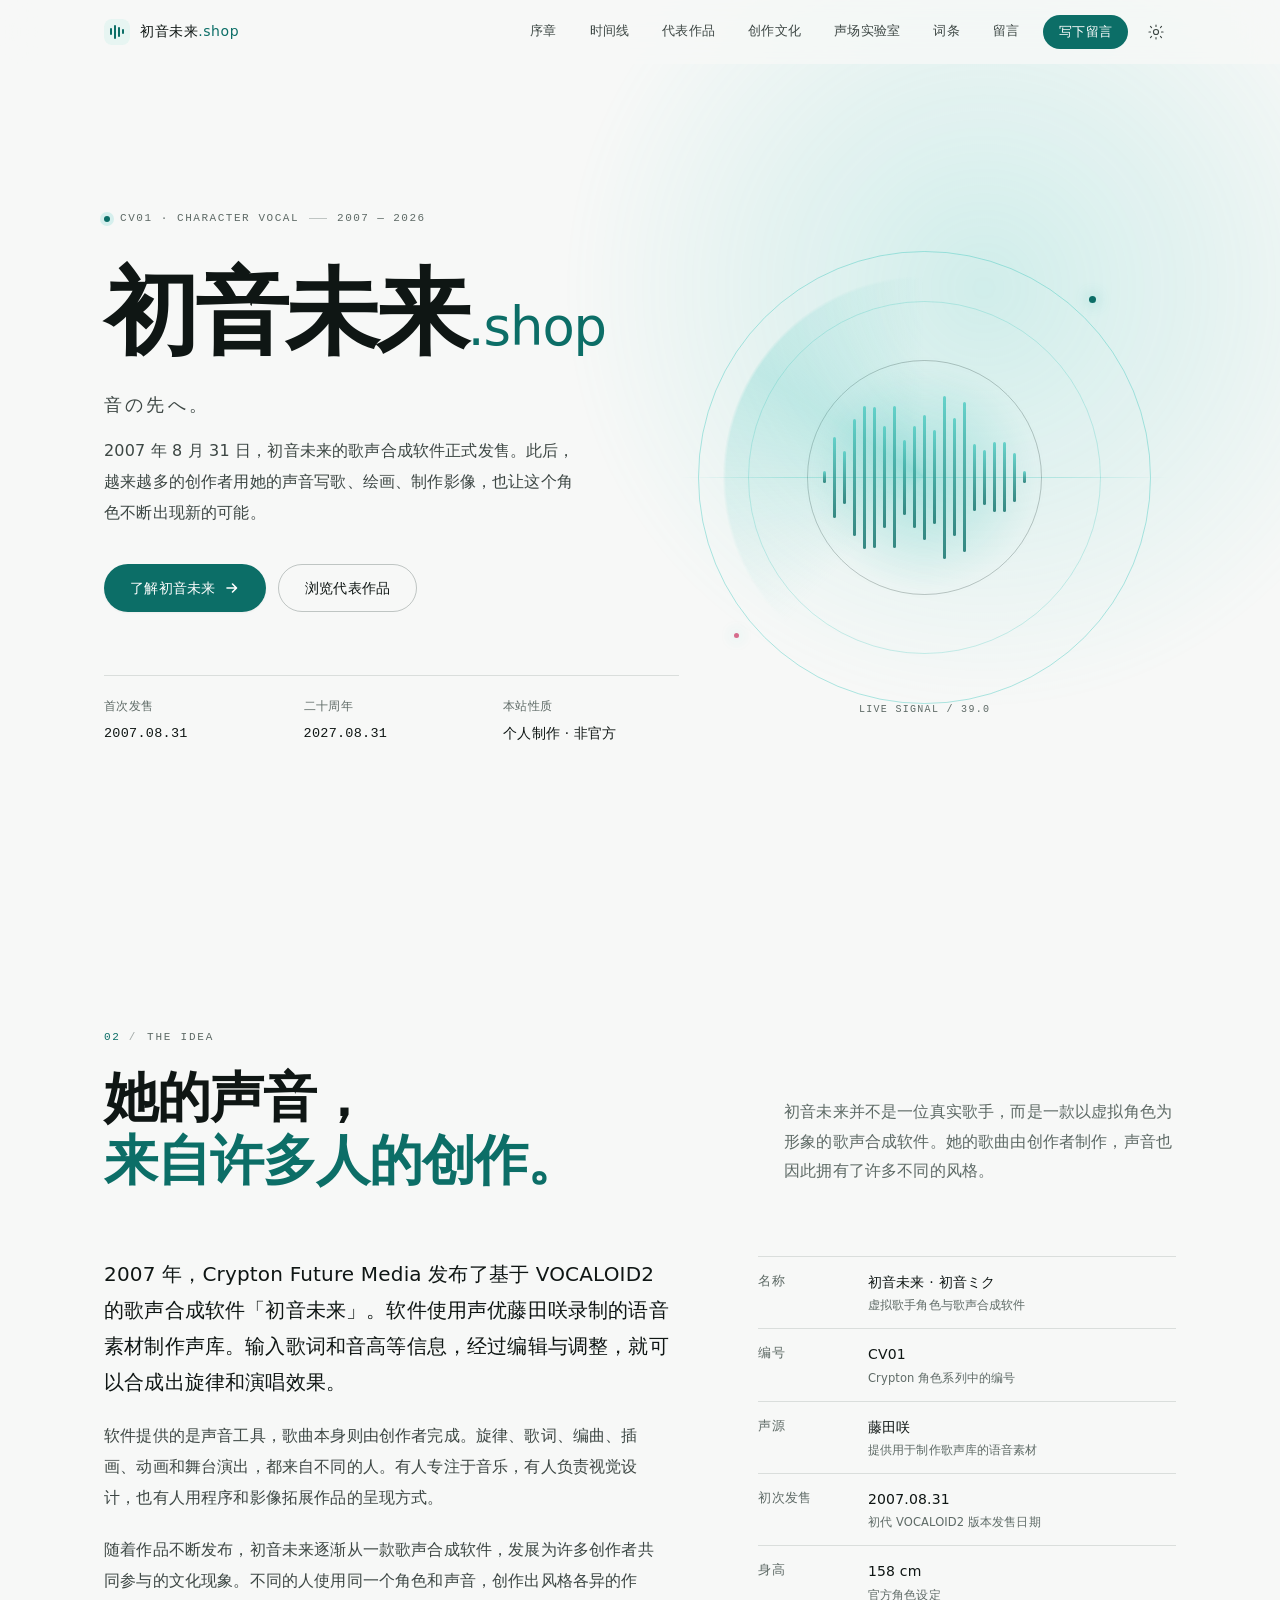
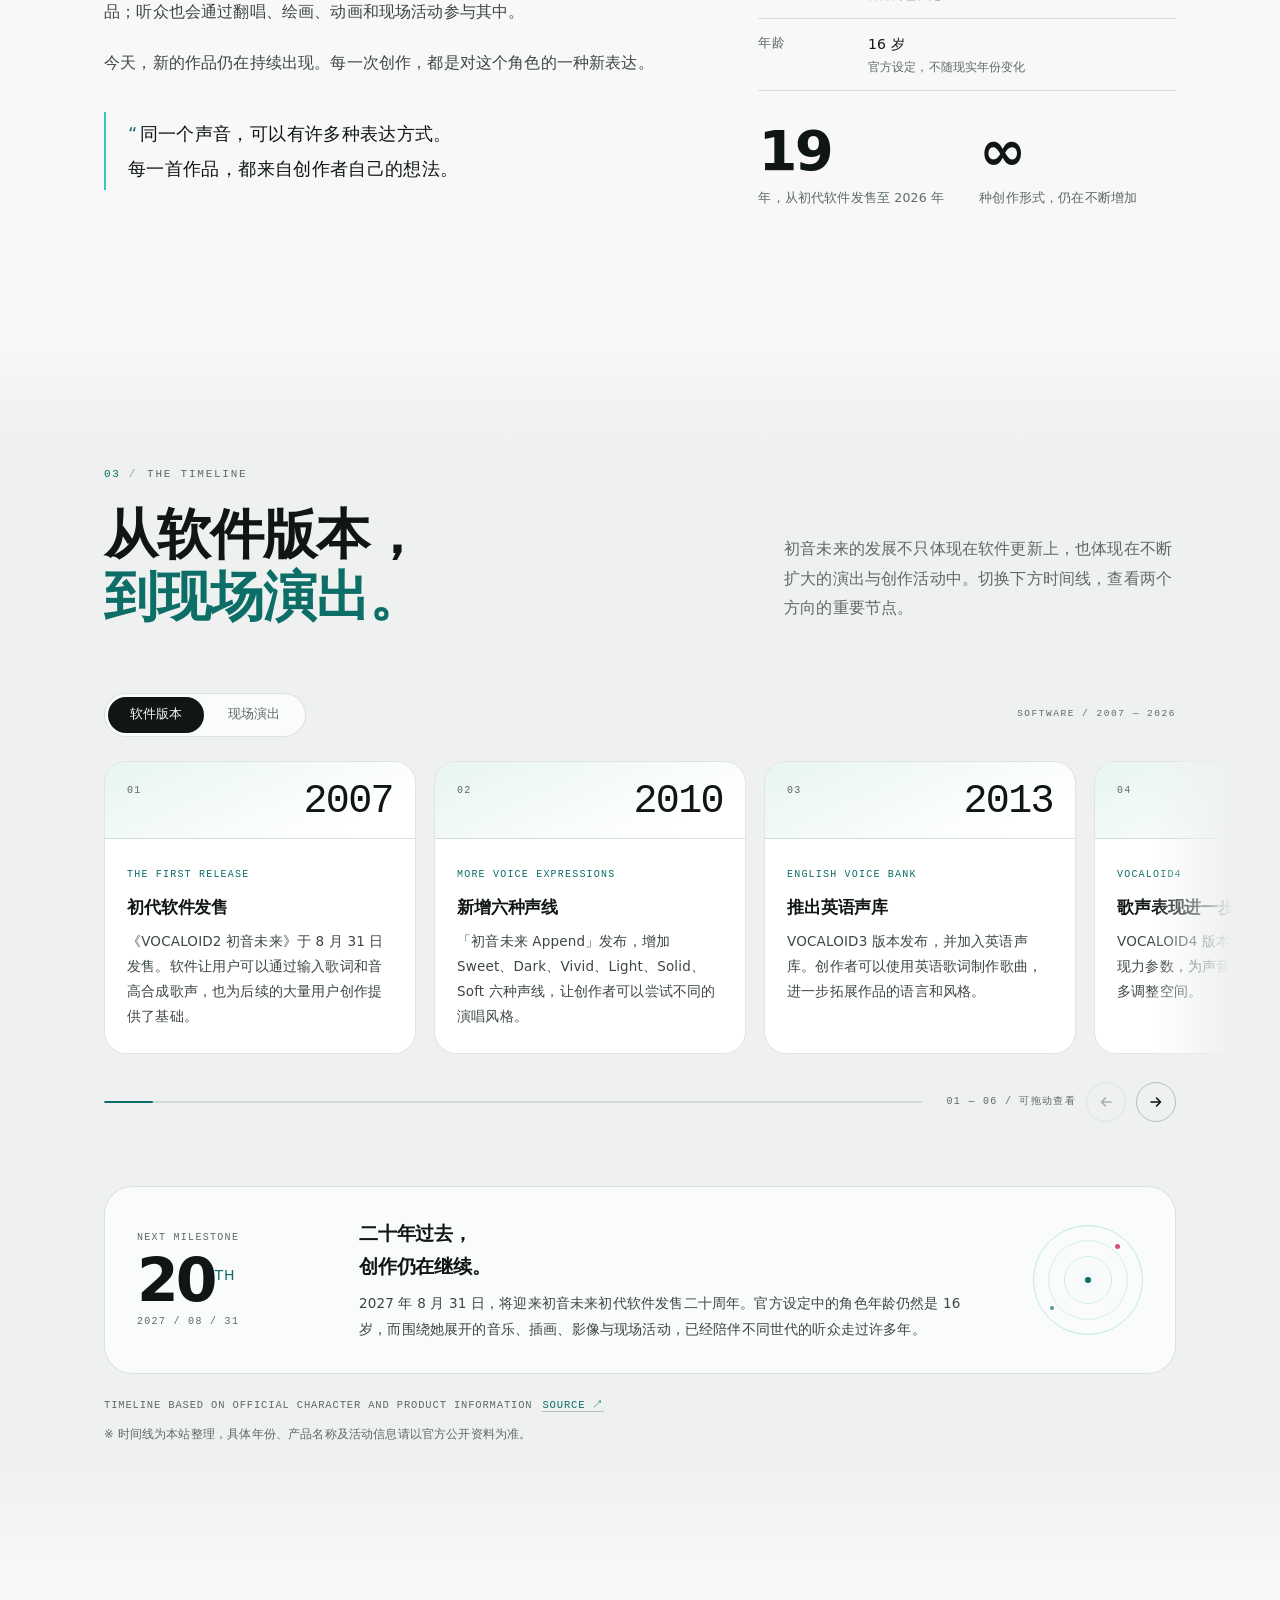
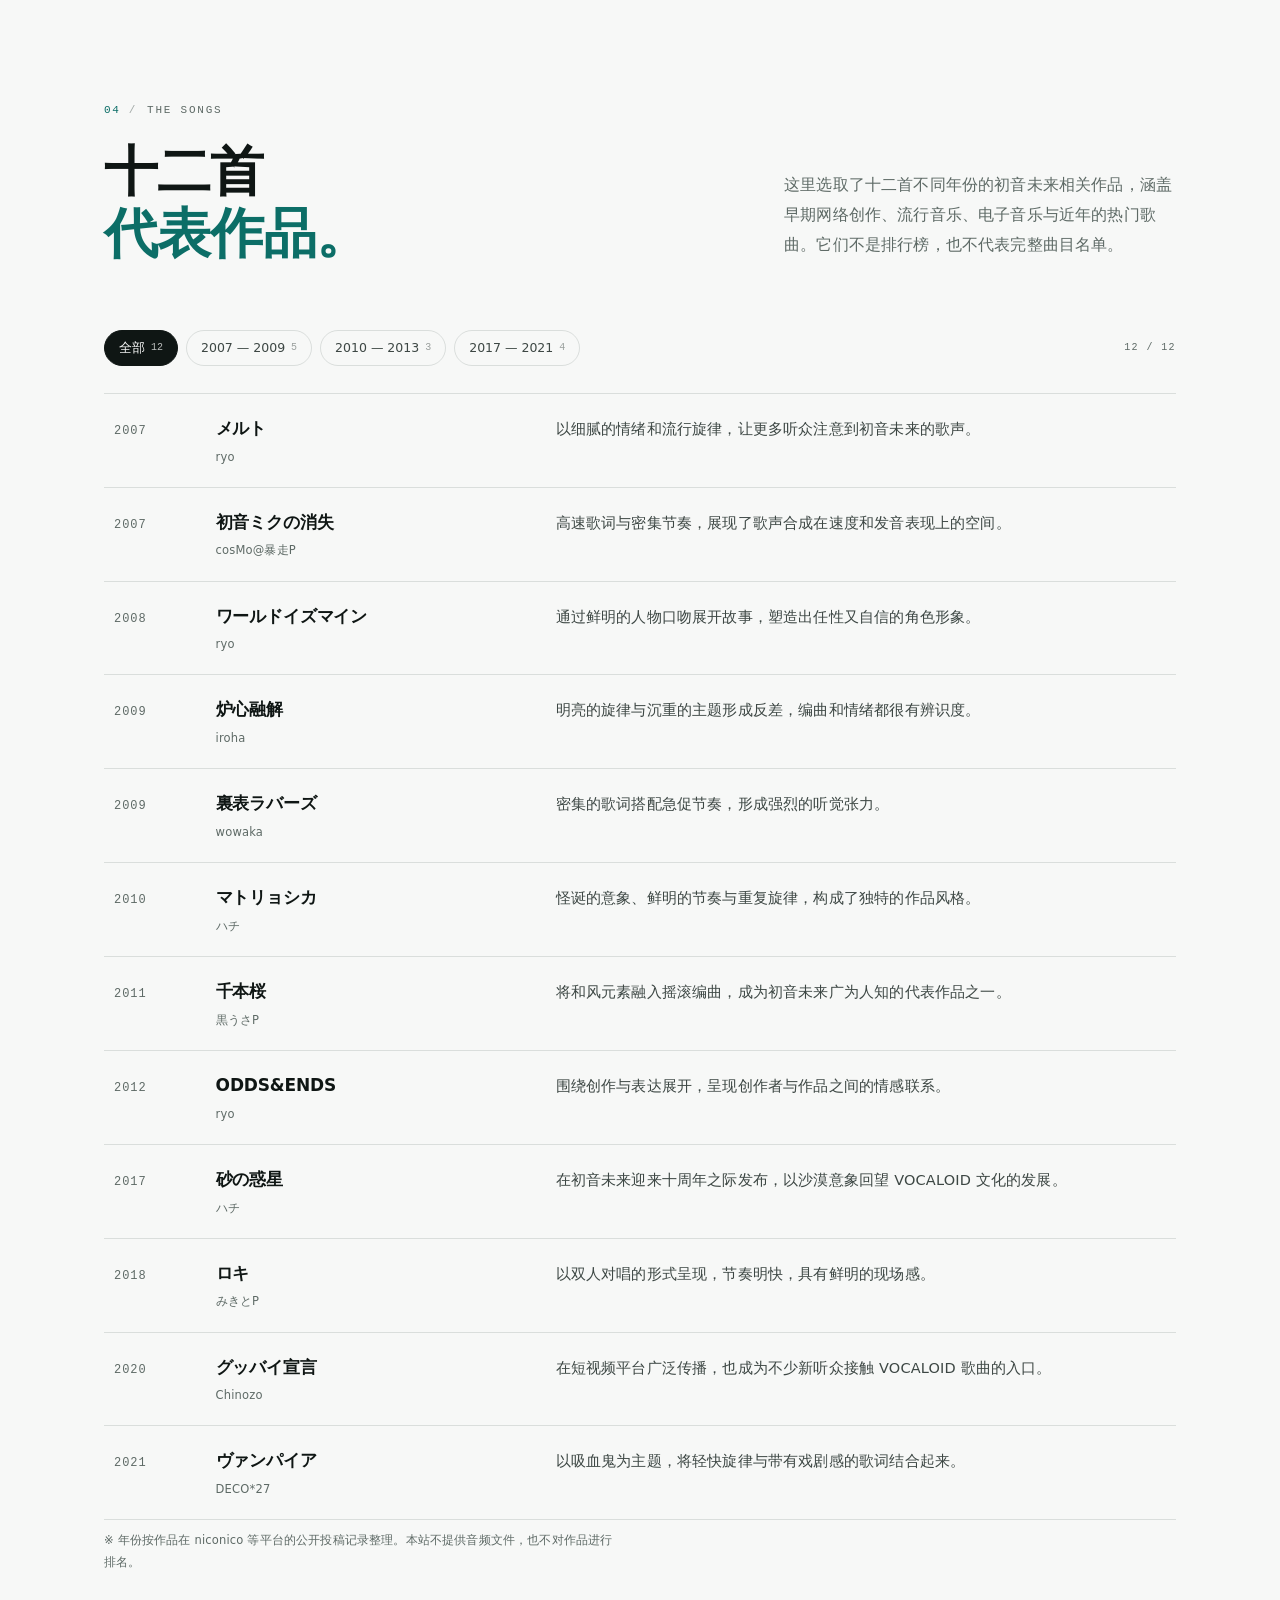
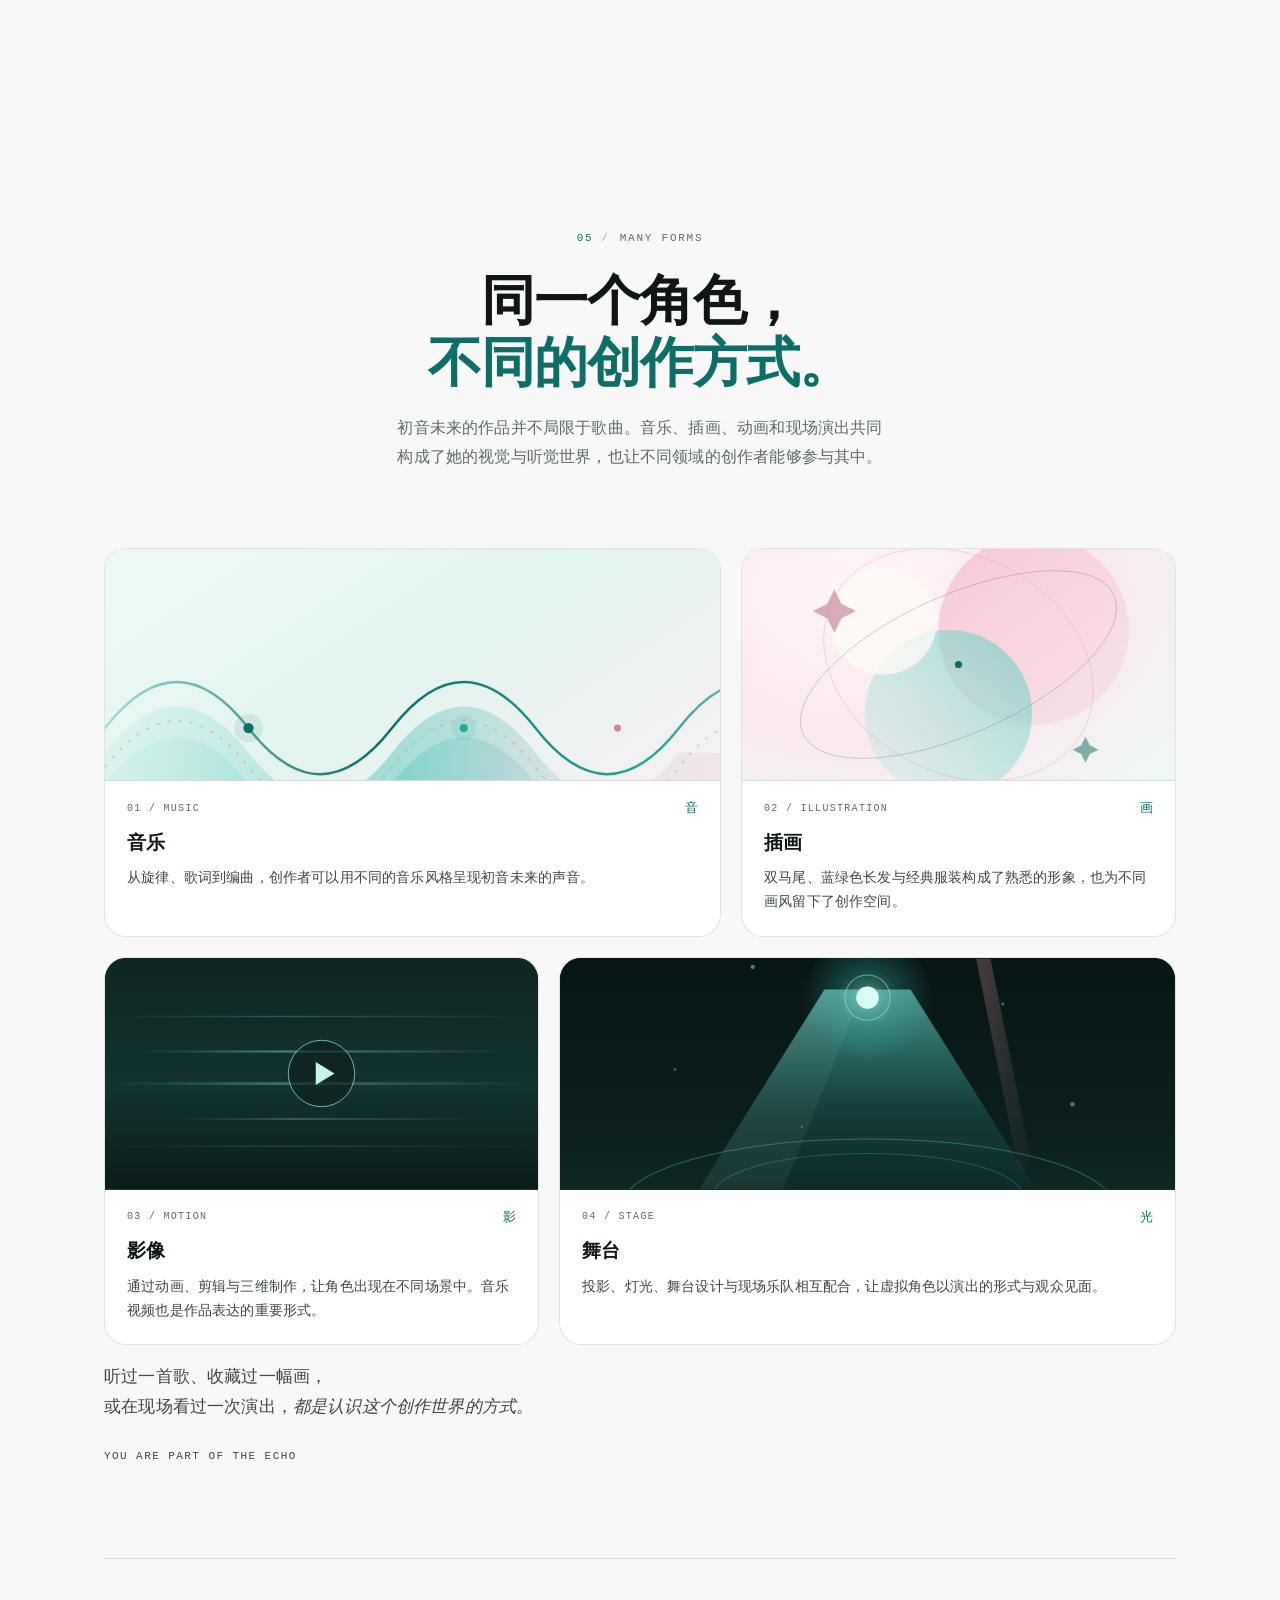
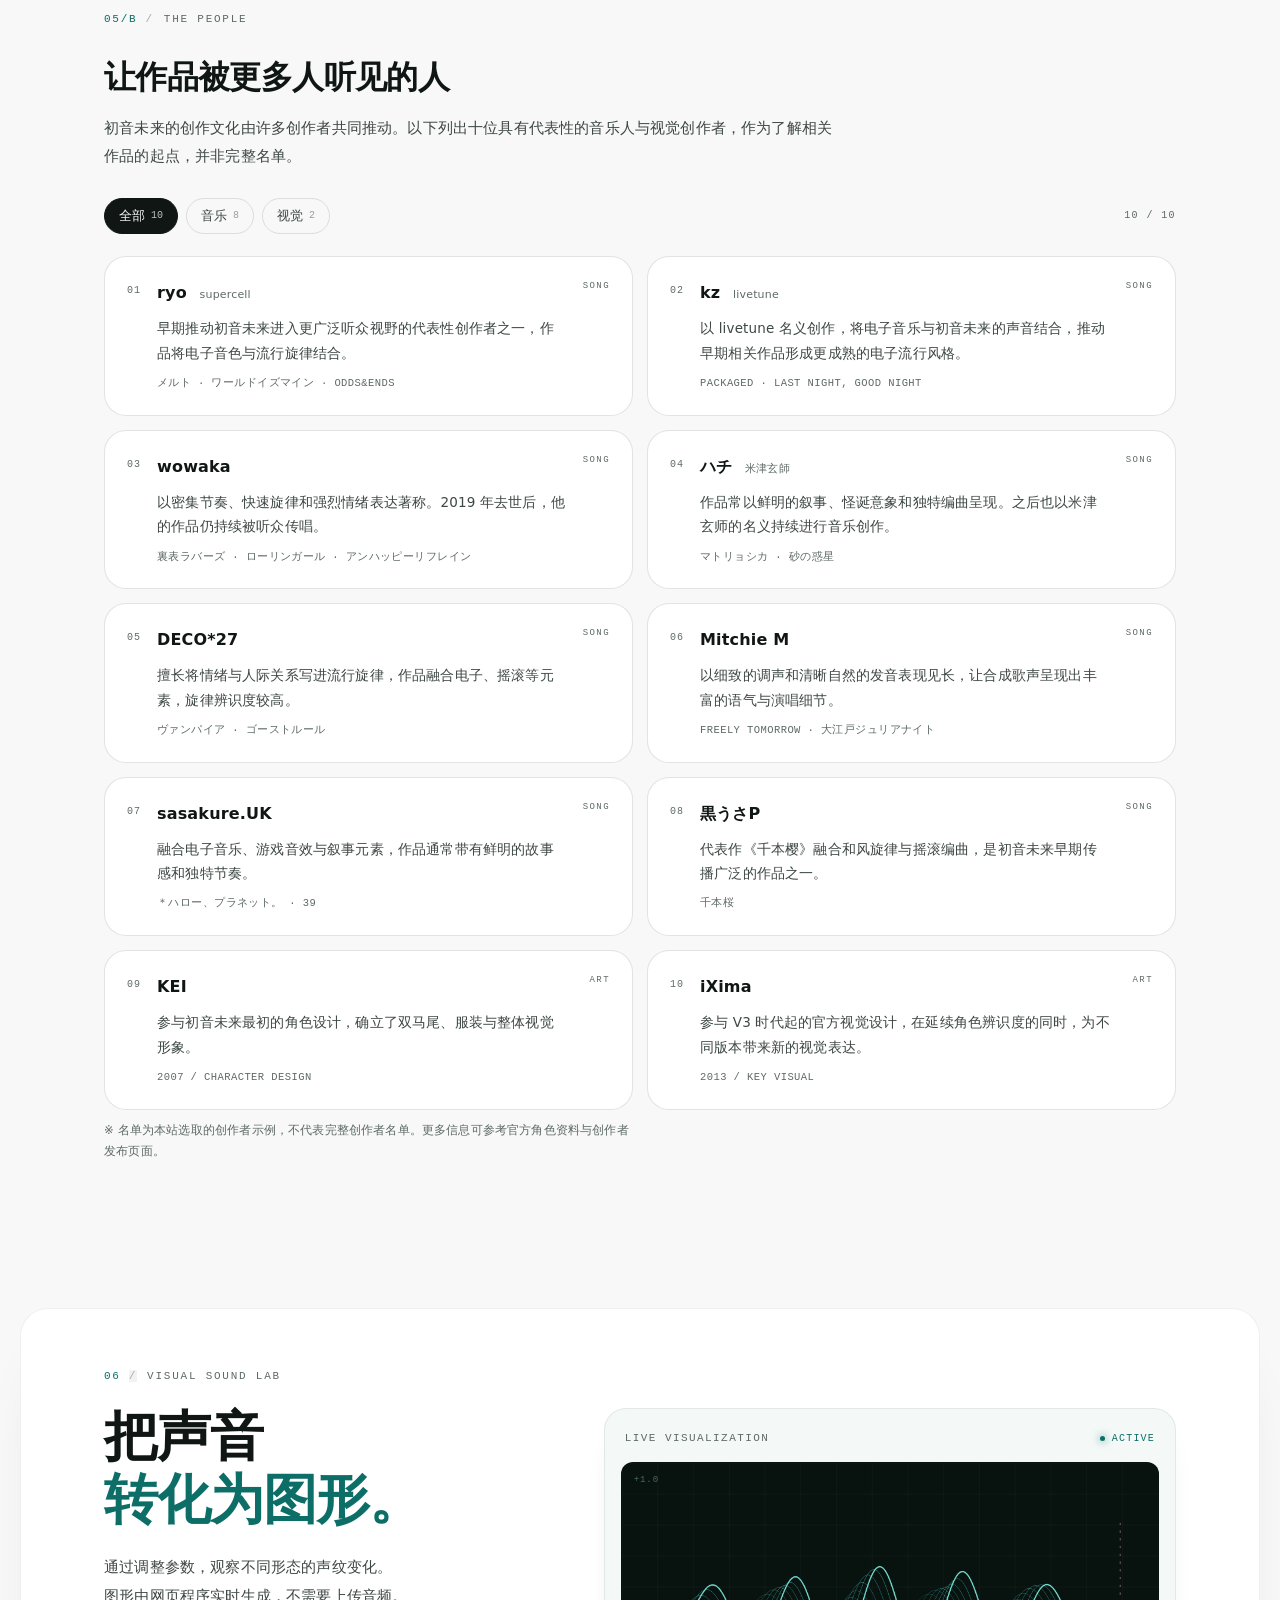
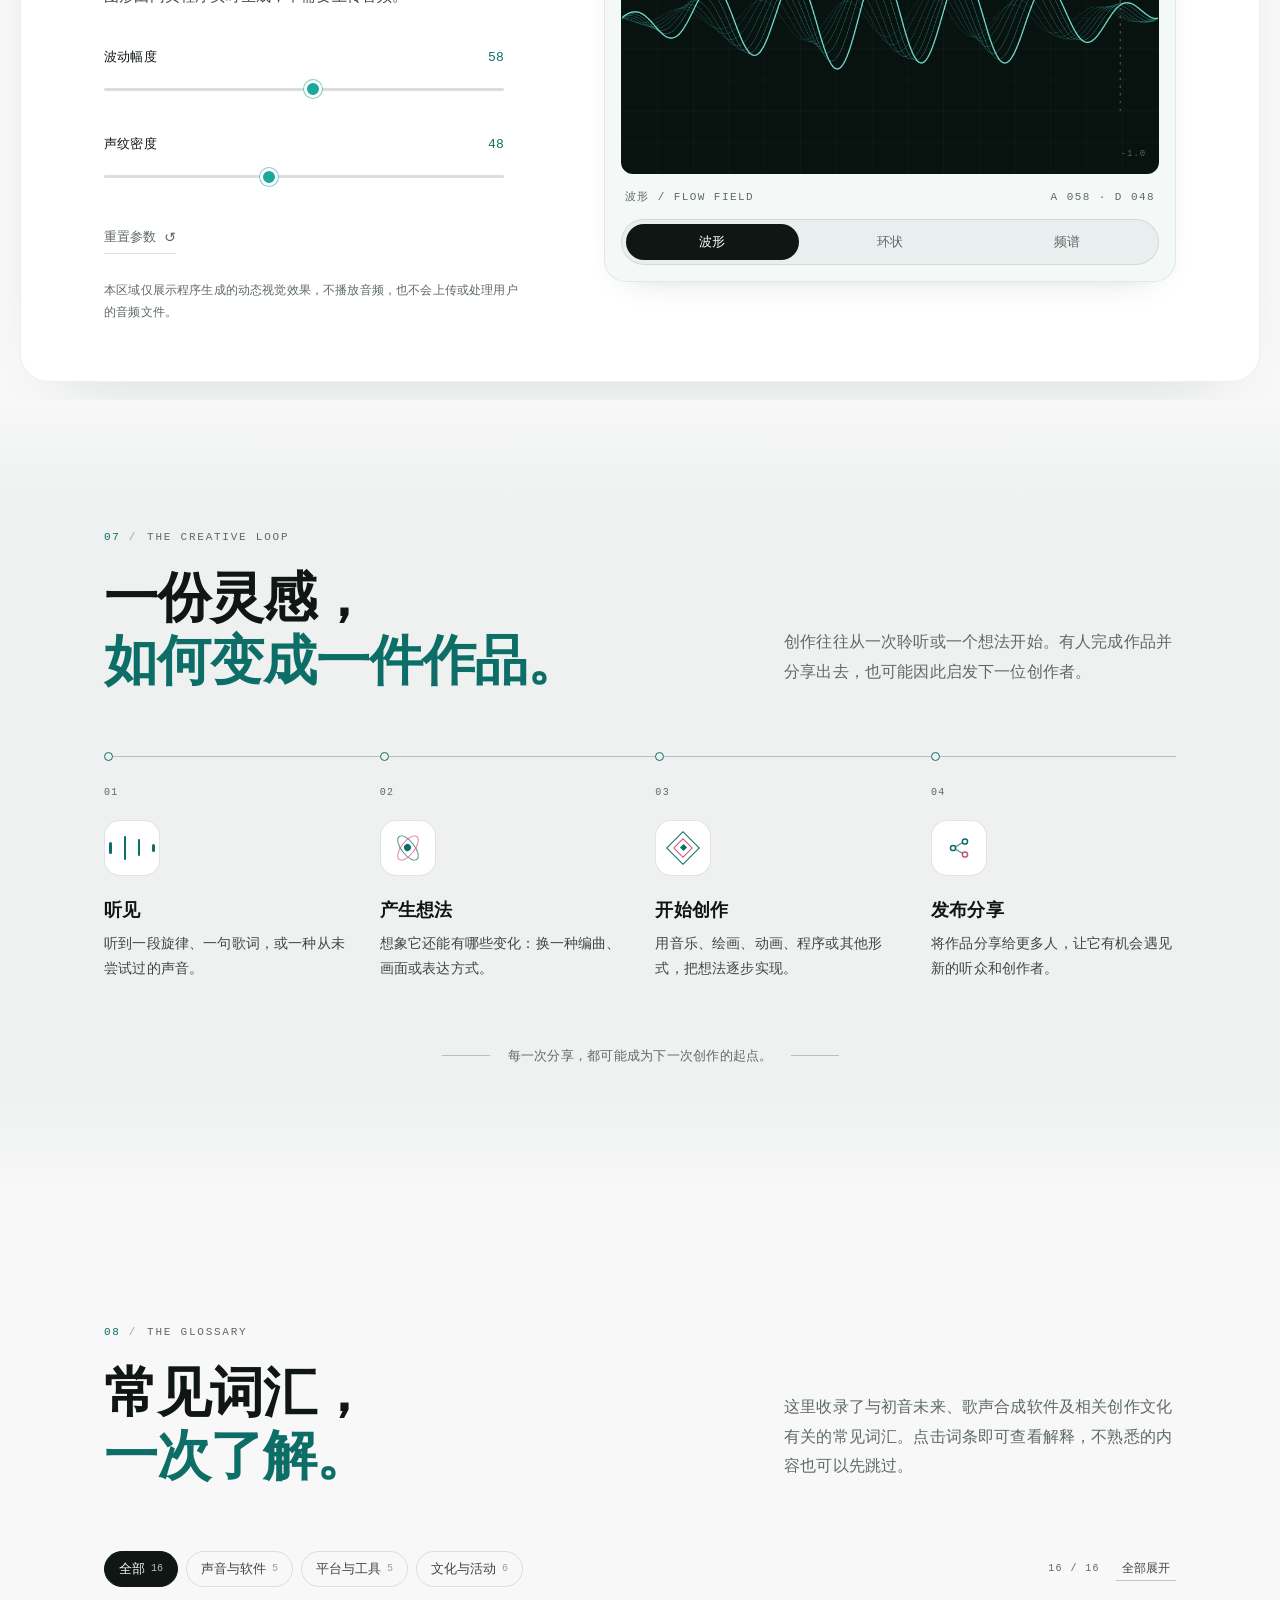
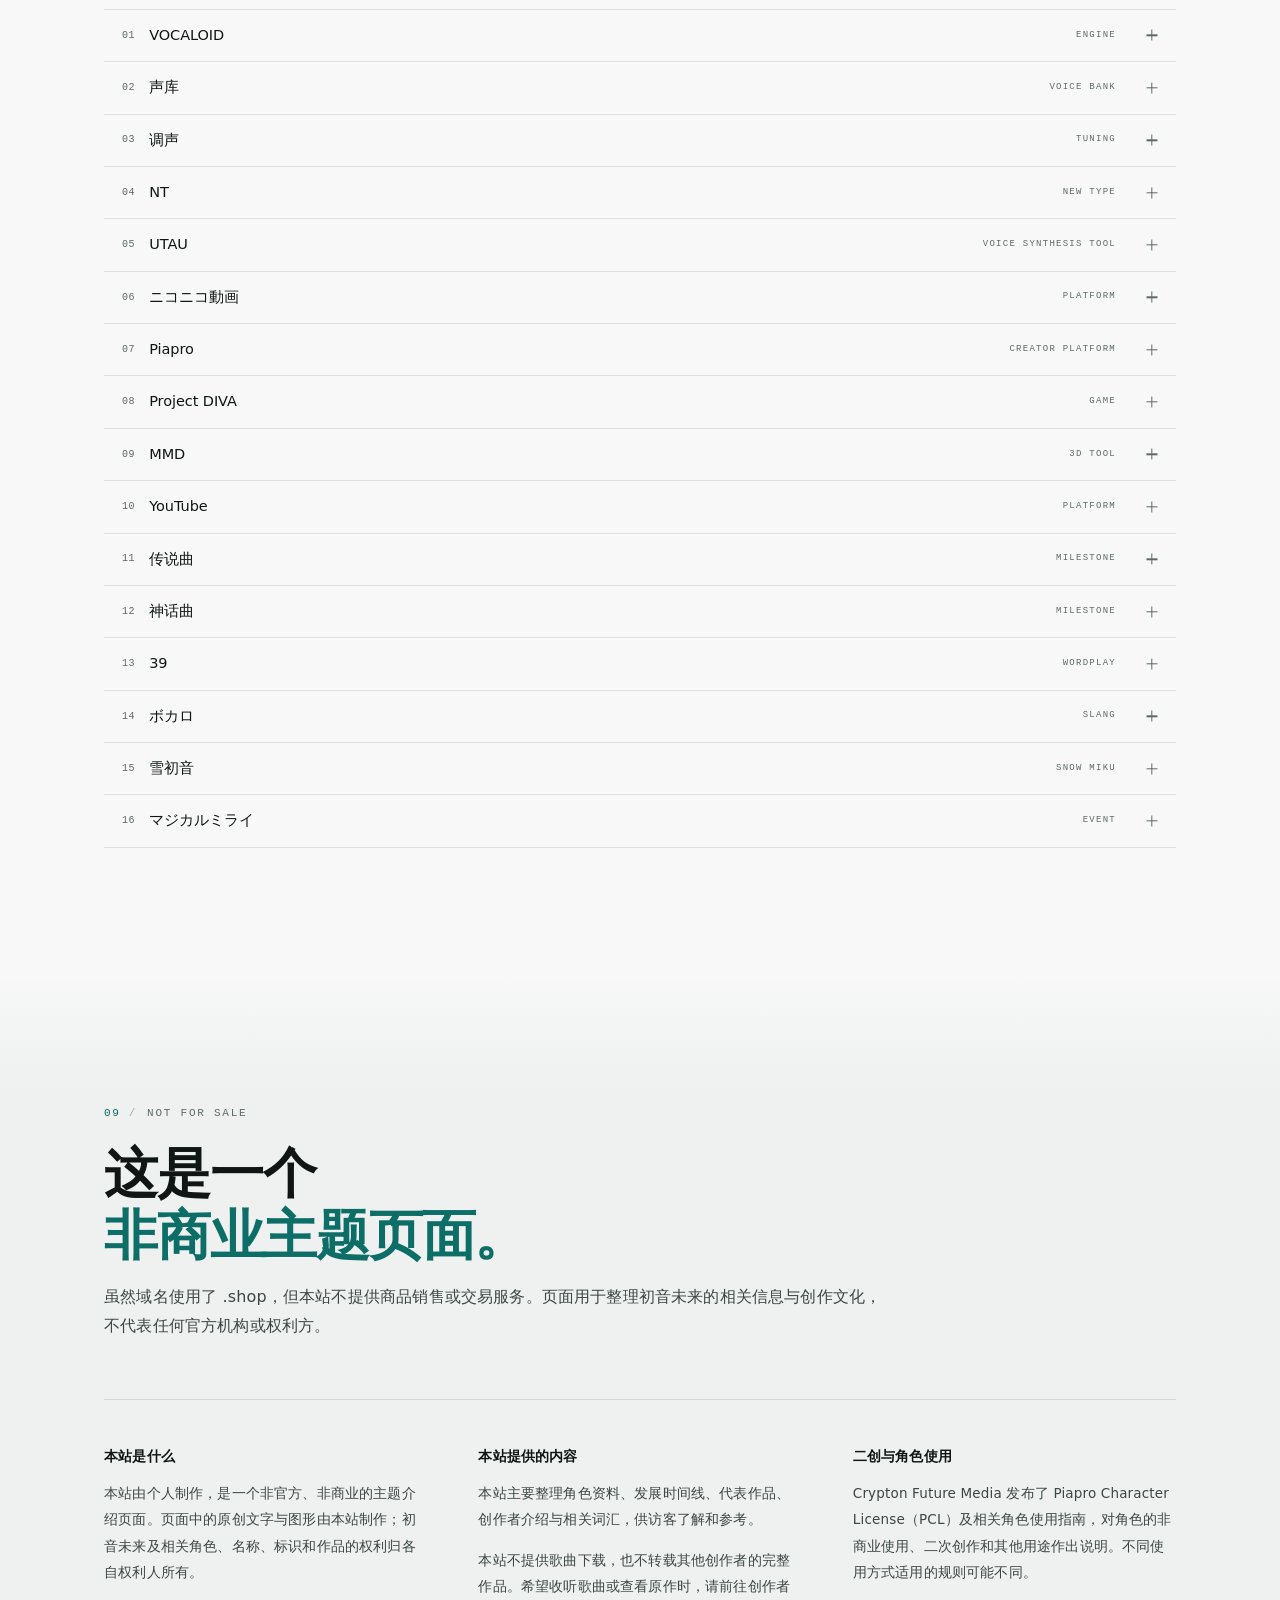
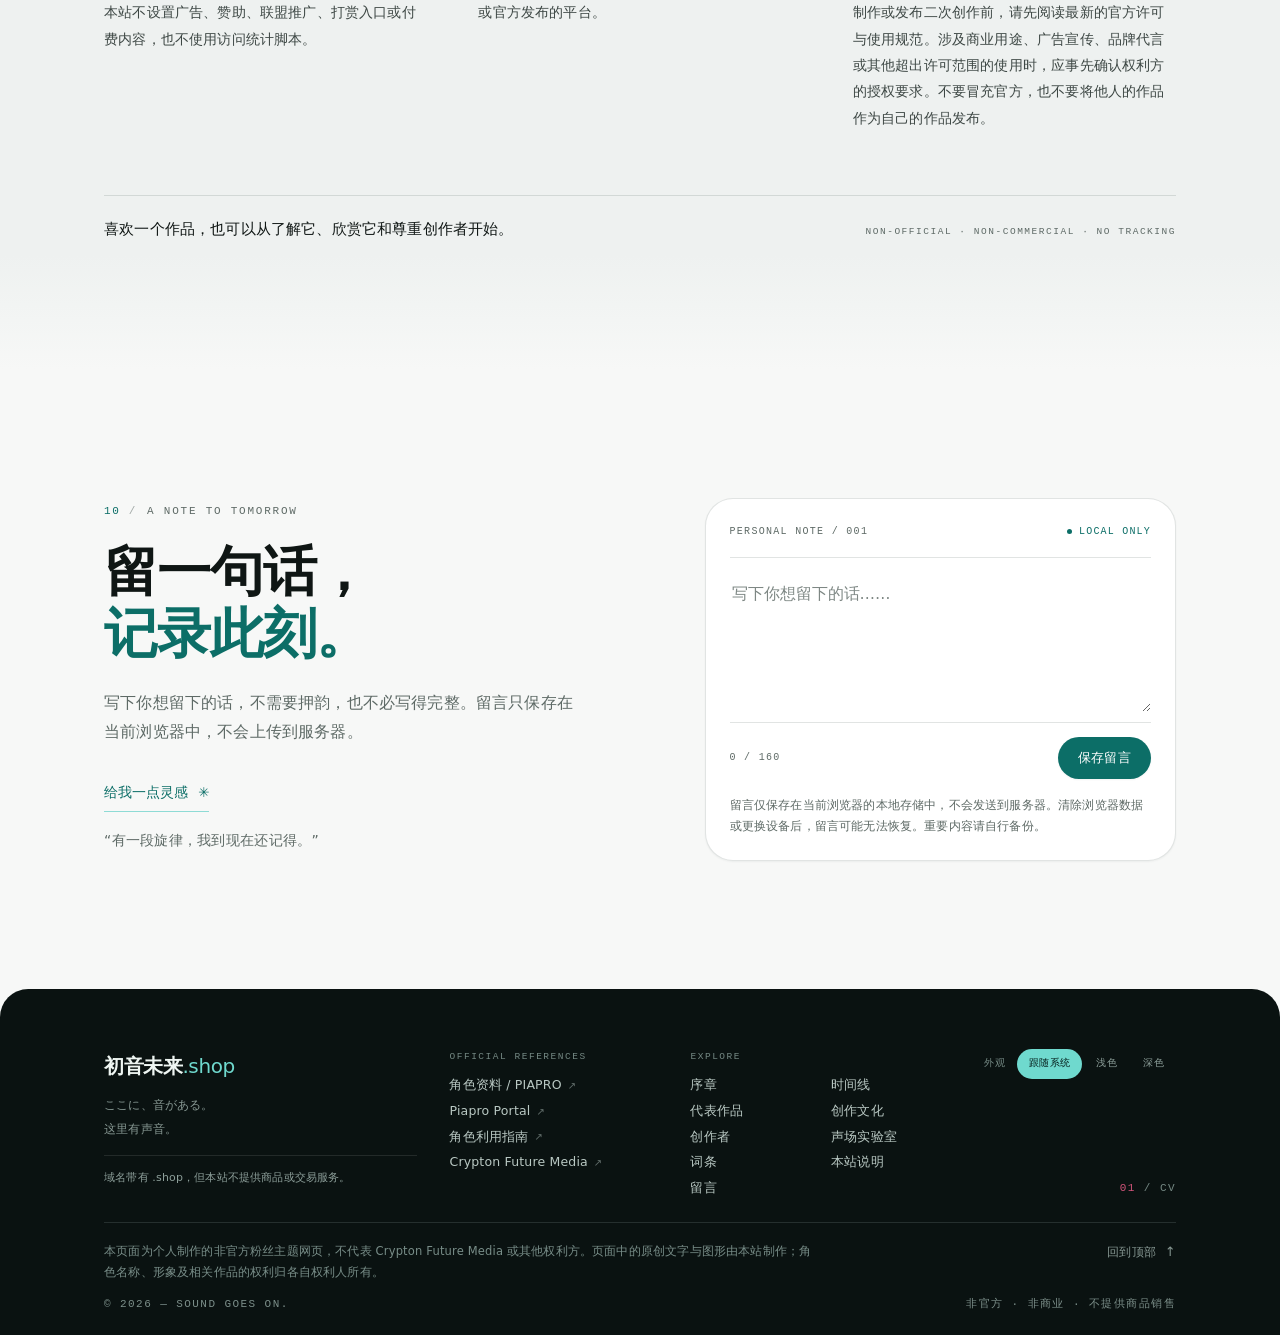
==== commit 5debdea7: "Add files via upload" ====
--- a/index.html
+++ b/index.html
@@ -5,23 +5,23 @@
   <meta name="viewport" content="width=device-width, initial-scale=1, viewport-fit=cover">
   <meta name="theme-color" id="metaThemeColor" content="#f7f8f7">
   <meta name="color-scheme" content="light dark">
-  <meta name="description" content="十二首歌、十位创作者、十六个词条，以及一条从 2007 年走到今天的线索。关于一段被反复接力的声音：非官方、非商业、不卖任何东西。">
+  <meta name="description" content="从 2007 年的初次发售，到不断涌现的新作品。这里整理初音未来的发展历程、代表歌曲、创作者与相关文化。个人制作，非官方、非商业。">
   <meta name="robots" content="index,follow,max-image-preview:large">
   <link rel="canonical" href="https://xn--7br062ccfl55p.shop/">
   <meta property="og:type" content="website">
   <meta property="og:site_name" content="初音未来.shop">
-  <meta property="og:title" content="初音未来.shop｜让声音继续生长">
-  <meta property="og:description" content="十二首歌、十位创作者、十六个词条。一段被反复接力的声音，和它还没写完的部分。">
+  <meta property="og:title" content="初音未来.shop｜认识初音未来与她的创作文化">
+  <meta property="og:description" content="了解初音未来的诞生、作品与创作文化。一个关于歌声合成与创作者社区的个人主题页面。">
   <meta property="og:url" content="https://xn--7br062ccfl55p.shop/">
   <meta property="og:image" content="https://xn--7br062ccfl55p.shop/assets/og-card.jpg">
   <meta property="og:image:type" content="image/jpeg">
   <meta property="og:image:width" content="1200">
   <meta property="og:image:height" content="630">
   <meta name="twitter:card" content="summary_large_image">
-  <meta name="twitter:title" content="初音未来.shop｜让声音继续生长">
-  <meta name="twitter:description" content="一段还没被唱完的声音。非官方、非商业、不卖任何东西。">
+  <meta name="twitter:title" content="初音未来.shop｜认识初音未来与她的创作文化">
+  <meta name="twitter:description" content="从一款歌声合成软件开始，初音未来逐渐成为许多创作者表达灵感的媒介。这里记录她的发展历程与相关作品。">
   <meta name="twitter:image" content="https://xn--7br062ccfl55p.shop/assets/og-card.jpg">
-  <title>初音未来.shop｜让声音继续生长</title>
+  <title>初音未来.shop｜认识初音未来与她的创作文化</title>
   <link rel="icon" type="image/svg+xml" href="./assets/favicon.svg">
   <script>
     /* 主题在第一帧之前定下来：本地有手动选择就尊重它，没有则跟随系统（浏览器）。
@@ -65,20 +65,20 @@
       </a>
       <nav class="main-nav" id="mainNav" aria-label="主导航">
         <a href="#about">序章</a>
-        <a href="#history">时间</a>
-        <a href="#songs">作品</a>
-        <a href="#creation">创作</a>
-        <a href="#lab">声场</a>
+        <a href="#history">时间线</a>
+        <a href="#songs">代表作品</a>
+        <a href="#creation">创作文化</a>
+        <a href="#lab">声场实验室</a>
         <a href="#glossary">词条</a>
         <a href="#message">留言</a>
       </nav>
       <div class="header-actions">
-        <a class="header-cta" href="#message">写一句话</a>
+        <a class="header-cta" href="#message">写下留言</a>
         <button class="icon-btn theme-toggle" id="themeToggle" type="button" aria-label="切换夜间模式" aria-pressed="false" title="切换明暗主题">
           <svg class="sun-icon" viewBox="0 0 24 24" aria-hidden="true"><circle cx="12" cy="12" r="3.4"/><path d="M12 2.6v2.1M12 19.3v2.1M4.6 4.6l1.5 1.5m11.8 11.8 1.5 1.5M2.6 12h2.1m14.6 0h2.1M4.6 19.4l1.5-1.5M17.9 6.1l1.5-1.5"/></svg>
           <svg class="moon-icon" viewBox="0 0 24 24" aria-hidden="true"><path d="M20.4 15.1A8.7 8.7 0 0 1 8.9 3.6 8.8 8.8 0 1 0 20.4 15.1Z"/></svg>
         </button>
-        <button class="menu-toggle" id="menuToggle" type="button" aria-label="打开导航" aria-expanded="false" aria-controls="mainNav">
+        <button class="menu-toggle" id="menuToggle" type="button" aria-label="打开导航菜单" aria-expanded="false" aria-controls="mainNav">
           <span></span><span></span>
         </button>
       </div>
@@ -95,19 +95,19 @@
         <div class="hero-copy">
           <p class="eyebrow hero-eyebrow"><span class="live-dot" aria-hidden="true"></span><span>CV01 · CHARACTER VOCAL</span><span class="eyebrow-sep" aria-hidden="true"></span><span class="mono">2007 — 2026</span></p>
           <h1 id="heroTitle" class="hero-title">初音未来<span class="hero-domain">.shop</span></h1>
-          <p class="hero-jp">まだ、音の先へ。</p>
-          <p class="hero-lede">2007 年 8 月 31 日，一段声音被装进软件。<br>十九年后，它仍然没有唱完。</p>
+          <p class="hero-jp">音の先へ。</p>
+          <p class="hero-lede">2007 年 8 月 31 日，初音未来的歌声合成软件正式发售。此后，越来越多的创作者用她的声音写歌、绘画、制作影像，也让这个角色不断出现新的可能。</p>
           <div class="hero-actions">
             <a class="btn btn-primary" href="#about">
-              <span>进入序章</span>
+              <span>了解初音未来</span>
               <svg viewBox="0 0 16 16" aria-hidden="true"><path d="M3 8h9M8.5 4l4 4-4 4"/></svg>
             </a>
-            <a class="btn btn-quiet" href="#lab">走进声场</a>
+            <a class="btn btn-quiet" href="#songs">浏览代表作品</a>
           </div>
           <dl class="hero-facts">
-            <div><dt>首次发声</dt><dd class="mono">2007.08.31</dd></div>
+            <div><dt>首次发售</dt><dd class="mono">2007.08.31</dd></div>
             <div><dt>二十周年</dt><dd class="mono">2027.08.31</dd></div>
-            <div><dt>本站</dt><dd>个人制作 · 非官方</dd></div>
+            <div><dt>本站性质</dt><dd>个人制作 · 非官方</dd></div>
           </dl>
         </div>
         <div class="hero-stage" aria-hidden="true">
@@ -133,33 +133,33 @@
         <header class="section-head section-head--split reveal">
           <div>
             <p class="kicker"><span class="kicker-num">02</span>THE IDEA</p>
-            <h2 id="aboutTitle" class="display">在歌之前，<br><span>她只是一段声音。</span></h2>
-          </div>
-          <p class="lede">没有嗓子，也没有录音棚。<br>它只把脑海里听见的，一句一句记下来。</p>
+            <h2 id="aboutTitle" class="display">她的声音，<br><span>来自许多人的创作。</span></h2>
+          </div>
+          <p class="lede">初音未来并不是一位真实歌手，而是一款以虚拟角色为形象的歌声合成软件。她的歌曲由创作者制作，声音也因此拥有了许多不同的风格。</p>
         </header>
 
         <div class="about-grid">
           <div class="about-copy reveal">
-            <p class="lead">2007 年，Crypton 把一位虚构少女的声音切成薄片，<br>收进一张光盘。你写下旋律和歌词，她就照着唱。</p>
-            <p>音准、时长、换气，都能一点一点地调。可她只会唱。旋律、眼睛的颜色、画面上跟着节拍跳的那一下、把她送上真实舞台的那双手，都是别人添上去的。台下举着荧光棒的人，也是真的。</p>
-            <p>于是这段声音不再只属于某一次录音。它更像一间不锁门的排练室：写歌的、画画的、做动画的、写代码的，都可以进来，各做各的，彼此不必认识。</p>
-            <p>到今天，这间排练室的门还开着。你听见的每一版她，背后都有一个具体的人，在某个夜里改到满意为止。</p>
+            <p class="lead">2007 年，Crypton Future Media 发布了基于 VOCALOID2 的歌声合成软件「初音未来」。软件使用声优藤田咲录制的语音素材制作声库。输入歌词和音高等信息，经过编辑与调整，就可以合成出旋律和演唱效果。</p>
+            <p>软件提供的是声音工具，歌曲本身则由创作者完成。旋律、歌词、编曲、插画、动画和舞台演出，都来自不同的人。有人专注于音乐，有人负责视觉设计，也有人用程序和影像拓展作品的呈现方式。</p>
+            <p>随着作品不断发布，初音未来逐渐从一款歌声合成软件，发展为许多创作者共同参与的文化现象。不同的人使用同一个角色和声音，创作出风格各异的作品；听众也会通过翻唱、绘画、动画和现场活动参与其中。</p>
+            <p>今天，新的作品仍在持续出现。每一次创作，都是对这个角色的一种新表达。</p>
             <blockquote class="quote">
-              <p>她唱的每一句，都是别人替她写的。<br>也正因为这样，她才被那么多人认作自己的。</p>
+              <p>同一个声音，可以有许多种表达方式。<br>每一首作品，都来自创作者自己的想法。</p>
             </blockquote>
           </div>
           <aside class="about-aside reveal" data-delay="100">
             <dl class="spec-list">
-              <div class="spec-row"><dt>名称</dt><dd>初音未来 · 初音ミク<small>「第一次的声音」</small></dd></div>
-              <div class="spec-row"><dt>编号</dt><dd>CV01 ／ 39<small>读作 san-kyu，也就是 thank you</small></dd></div>
-              <div class="spec-row"><dt>声源</dt><dd>藤田咲<small>声音由她录下，封面上的那个人不是她</small></dd></div>
-              <div class="spec-row"><dt>起点</dt><dd>2007.08.31<small>此后每年这天，都会多出一批新歌</small></dd></div>
-              <div class="spec-row"><dt>身高</dt><dd>158 cm<small>官方设定，十九年没改过</small></dd></div>
-              <div class="spec-row"><dt>现在</dt><dd>由所有人持续书写<small>还没有最终版本</small></dd></div>
+              <div class="spec-row"><dt>名称</dt><dd>初音未来 · 初音ミク<small>虚拟歌手角色与歌声合成软件</small></dd></div>
+              <div class="spec-row"><dt>编号</dt><dd>CV01<small>Crypton 角色系列中的编号</small></dd></div>
+              <div class="spec-row"><dt>声源</dt><dd>藤田咲<small>提供用于制作歌声库的语音素材</small></dd></div>
+              <div class="spec-row"><dt>初次发售</dt><dd>2007.08.31<small>初代 VOCALOID2 版本发售日期</small></dd></div>
+              <div class="spec-row"><dt>身高</dt><dd>158 cm<small>官方角色设定</small></dd></div>
+              <div class="spec-row"><dt>年龄</dt><dd>16 岁<small>官方设定，不随现实年份变化</small></dd></div>
             </dl>
             <div class="stat-row">
-              <div class="stat"><strong>19</strong><span>年，从一张光盘到一部手机</span></div>
-              <div class="stat"><strong>∞</strong><span>种被写下的声音，还在增加</span></div>
+              <div class="stat"><strong>19</strong><span>年，从初代软件发售至 2026 年</span></div>
+              <div class="stat"><strong>∞</strong><span>种创作形式，仍在不断增加</span></div>
             </div>
           </aside>
         </div>
@@ -172,17 +172,17 @@
         <header class="section-head section-head--split reveal">
           <div>
             <p class="kicker"><span class="kicker-num">03</span>THE TIMELINE</p>
-            <h2 id="historyTitle" class="display">一版一版过去，<br><span>声音慢慢变宽。</span></h2>
-          </div>
-          <p class="lede">两条轨：上面是软件的版本，下面是她站上舞台的年份。可以切换，也可以直接拖着看。</p>
+            <h2 id="historyTitle" class="display">从软件版本，<br><span>到现场演出。</span></h2>
+          </div>
+          <p class="lede">初音未来的发展不只体现在软件更新上，也体现在不断扩大的演出与创作活动中。切换下方时间线，查看两个方向的重要节点。</p>
         </header>
       </div>
 
       <div class="rail-shell reveal">
         <div class="wrap rail-tabs">
           <div class="seg seg--rail" role="group" aria-label="切换时间线内容">
-            <button type="button" class="seg-btn is-active" data-rail-tab="versions" aria-pressed="true" aria-controls="timelineRail">版本</button>
-            <button type="button" class="seg-btn" data-rail-tab="live" aria-pressed="false" aria-controls="liveRail">现场</button>
+            <button type="button" class="seg-btn is-active" data-rail-tab="versions" aria-pressed="true" aria-controls="timelineRail">软件版本</button>
+            <button type="button" class="seg-btn" data-rail-tab="live" aria-pressed="false" aria-controls="liveRail">现场演出</button>
           </div>
           <span class="rail-tab-note mono" id="railPanelNote">SOFTWARE / 2007 — 2026</span>
         </div>
@@ -190,65 +190,65 @@
           <div class="rail" id="timelineRail" data-rail-panel="versions" tabindex="0" role="group" aria-label="初音未来软件版本时间线，可横向滚动">
             <article class="t-card">
               <div class="t-top"><span class="t-no mono">01</span><span class="t-year">2007</span></div>
-              <div class="t-body"><span class="t-tag">THE FIRST VOICE</span><h3>她第一次开口</h3><p>《VOCALOID2 初音未来》8 月 31 日发售。Crypton 只按「小众软件」备货，结果几个月就卖断。第一批买它的人，大多不写歌。</p></div>
+              <div class="t-body"><span class="t-tag">THE FIRST RELEASE</span><h3>初代软件发售</h3><p>《VOCALOID2 初音未来》于 8 月 31 日发售。软件让用户可以通过输入歌词和音高合成歌声，也为后续的大量用户创作提供了基础。</p></div>
             </article>
             <article class="t-card">
               <div class="t-top"><span class="t-no mono">02</span><span class="t-year">2010</span></div>
-              <div class="t-body"><span class="t-tag">NEW EXPRESSIONS</span><h3>同一个声音，六种脾气</h3><p>アペンド（APPEND）发布，一次追加六种声线：Sweet、Dark、Vivid、Light、Solid、Soft。</p></div>
+              <div class="t-body"><span class="t-tag">MORE VOICE EXPRESSIONS</span><h3>新增六种声线</h3><p>「初音未来 Append」发布，增加 Sweet、Dark、Vivid、Light、Solid、Soft 六种声线，让创作者可以尝试不同的演唱风格。</p></div>
             </article>
             <article class="t-card">
               <div class="t-top"><span class="t-no mono">03</span><span class="t-year">2013</span></div>
-              <div class="t-body"><span class="t-tag">A NEW GENERATION</span><h3>开始唱英文</h3><p>V3 登场，同时带来英语声库。日语唱惯了的旋律，第一次能用英文唱出来，虽然口音一听就知道是谁。</p></div>
+              <div class="t-body"><span class="t-tag">ENGLISH VOICE BANK</span><h3>推出英语声库</h3><p>VOCALOID3 版本发布，并加入英语声库。创作者可以使用英语歌词制作歌曲，进一步拓展作品的语言和风格。</p></div>
             </article>
             <article class="t-card">
               <div class="t-top"><span class="t-no mono">04</span><span class="t-year">2016</span></div>
-              <div class="t-body"><span class="t-tag">VOICE EXPANSION</span><h3>连「吼」都能调</h3><p>V4X 加入 Growl 等表现力参数，还支持用真人声音做交叉合成。可以把一句词唱得很轻，也可以唱到撕裂。</p></div>
+              <div class="t-body"><span class="t-tag">VOCALOID4</span><h3>歌声表现进一步扩展</h3><p>VOCALOID4 版本推出，加入 Growl 等表现力参数，为声音细节和演唱风格提供更多调整空间。</p></div>
             </article>
             <article class="t-card">
               <div class="t-top"><span class="t-no mono">05</span><span class="t-year">2020</span></div>
-              <div class="t-body"><span class="t-tag">A DIFFERENT APPROACH</span><h3>换了一颗引擎</h3><p>不是 VOCALOID 的下一代，是另一条路：NT 用深度学习重做声学模型。引擎换了，声音的来处没换。</p></div>
+              <div class="t-body"><span class="t-tag">HATSUNE MIKU NT</span><h3>推出全新歌声合成系统</h3><p>「初音未来 NT」采用不同于 VOCALOID 系列的歌声合成技术。软件与声学模型有所变化，但角色与声音素材的创作基础仍然延续。</p></div>
             </article>
             <article class="t-card t-card--current">
               <div class="t-top"><span class="t-no mono">06</span><span class="t-year">2026</span></div>
-              <div class="t-body"><span class="t-tag">THE STORY CONTINUES</span><h3>第六版</h3><p>4 月 14 日发布。距第一版过去十八年七个月。版本走到第六代，听她的人，也换了几代。</p></div>
+              <div class="t-body"><span class="t-tag">HATSUNE MIKU V6</span><h3>新一代版本发布</h3><p>初音未来 V6 于 2026 年 4 月 14 日发布。自 2007 年初代软件发售以来，歌声合成技术与创作工具持续发展，也让创作者拥有更多表达方式。</p></div>
             </article>
           </div>
 
           <div class="rail" id="liveRail" data-rail-panel="live" tabindex="0" role="group" aria-label="初音未来现场演出时间线，可横向滚动" hidden>
             <article class="t-card">
               <div class="t-top"><span class="t-no mono">01</span><span class="t-year">2009</span></div>
-              <div class="t-body"><span class="t-tag">THE FIRST LIVE</span><h3>第一次站上舞台</h3><p>MIKUFES'09。她还不是主角，只是和写歌的人同台的一次尝试。台下的人比她紧张。</p></div>
+              <div class="t-body"><span class="t-tag">THE FIRST LIVE</span><h3>早期现场演出</h3><p>MIKUFES'09 举办，初音未来以投影角色的形式出现在现场演出中。虚拟角色与现场音乐结合，成为之后演出形式发展的起点之一。</p></div>
             </article>
             <article class="t-card">
               <div class="t-top"><span class="t-no mono">02</span><span class="t-year">2010</span></div>
-              <div class="t-body"><span class="t-tag">39'S GIVING DAY</span><h3>三月九日</h3><p>半全息投影，真人乐队在侧后方。门票售罄得很快——那时没人确定，看一块屏幕算不算看演出。</p></div>
+              <div class="t-body"><span class="t-tag">39'S GIVING DAY</span><h3>首次大型演唱会</h3><p>「ミクの日感謝祭」于 3 月 9 日举行。投影影像与现场乐队共同完成演出，让观众能够在现场欣赏虚拟歌手的舞台表演。</p></div>
             </article>
             <article class="t-card">
               <div class="t-top"><span class="t-no mono">03</span><span class="t-year">2011</span></div>
-              <div class="t-body"><span class="t-tag">GOING ABROAD</span><h3>她第一次出国</h3><p>东京、札幌、新加坡。行李是硬盘，随行的是调声师和一支乐队。</p></div>
+              <div class="t-body"><span class="t-tag">OVERSEAS EVENTS</span><h3>海外演出与活动</h3><p>初音未来相关演出和活动逐步走向海外，东京、札幌、新加坡等地也出现了不同形式的活动与现场呈现。</p></div>
             </article>
             <article class="t-card">
               <div class="t-top"><span class="t-no mono">04</span><span class="t-year">2013</span></div>
-              <div class="t-body"><span class="t-tag">ANNUAL SUMMER</span><h3>固定的夏天</h3><p>8 月 30 日，横滨。マジカルミライ 从这一年开始，此后每年一次，像一个不必约定的约。</p></div>
+              <div class="t-body"><span class="t-tag">MAGICAL MIRAI</span><h3>「マジカルミライ」开办</h3><p>「マジカルミライ」于 2013 年启动，将演唱会与展览结合，逐渐发展为每年举办的主题活动。</p></div>
             </article>
             <article class="t-card">
               <div class="t-top"><span class="t-no mono">05</span><span class="t-year">2014</span></div>
-              <div class="t-body"><span class="t-tag">WORLD TOUR</span><h3>巡演开始</h3><p>雅加达、洛杉矶、纽约。MIKU EXPO 把同一套灯光搬到不同语言的城市，歌词还是日语。</p></div>
+              <div class="t-body"><span class="t-tag">MIKU EXPO</span><h3>海外巡演开启</h3><p>「HATSUNE MIKU EXPO」于 2014 年启动，将演出带到更多国家和地区，让不同语言的观众有机会在现场认识初音未来。</p></div>
             </article>
             <article class="t-card t-card--current">
               <div class="t-top"><span class="t-no mono">06</span><span class="t-year">2020</span></div>
-              <div class="t-body"><span class="t-tag">ONLINE</span><h3>屏幕里的两年</h3><p>剧场关灯，演出搬上线。荧光棒换成了家里的一盏台灯，弹幕替了合唱。</p></div>
+              <div class="t-body"><span class="t-tag">ONLINE EVENTS</span><h3>线上演出与活动</h3><p>受疫情影响，部分现场活动转为线上形式。演出通过网络与观众见面，也让线上观看成为当时重要的参与方式。</p></div>
             </article>
           </div>
         </div>
         <div class="wrap rail-controls">
           <div class="rail-track" aria-hidden="true"><span class="rail-fill" id="railFill"></span></div>
           <div class="rail-nav">
-            <span class="rail-hint mono">01 — 06 / 可拖动</span>
-            <button class="rail-btn" type="button" data-rail="-1" aria-label="上一段历史">
+            <span class="rail-hint mono">01 — 06 / 可拖动查看</span>
+            <button class="rail-btn" type="button" data-rail="-1" aria-label="上一项时间线内容">
               <svg viewBox="0 0 16 16" aria-hidden="true"><path d="M13 8H4M7.5 4 3.5 8l4 4"/></svg>
             </button>
-            <button class="rail-btn" type="button" data-rail="1" aria-label="下一段历史">
+            <button class="rail-btn" type="button" data-rail="1" aria-label="下一项时间线内容">
               <svg viewBox="0 0 16 16" aria-hidden="true"><path d="M3 8h9M8.5 4l4 4-4 4"/></svg>
             </button>
           </div>
@@ -256,32 +256,32 @@
       </div>
 
       <div class="wrap">
-        <aside class="milestone reveal" aria-label="2027 年二十周年纪念节点">
+        <aside class="milestone reveal" aria-label="初音未来初代软件发售二十周年节点">
           <div class="milestone-date">
             <span class="mono">NEXT MILESTONE</span>
             <strong>20<sup>TH</sup></strong>
             <small class="mono">2027 / 08 / 31</small>
           </div>
           <div class="milestone-copy">
-            <h3>她的年龄停在十六岁，<br>听她的人一直在往前走。</h3>
-            <p>2027 年 8 月 31 日，如果按软件的生日算，她就二十岁了。设定里的年龄不会改；每年也都会有新的人，第一次听见她。</p>
+            <h3>二十年过去，<br>创作仍在继续。</h3>
+            <p>2027 年 8 月 31 日，将迎来初音未来初代软件发售二十周年。官方设定中的角色年龄仍然是 16 岁，而围绕她展开的音乐、插画、影像与现场活动，已经陪伴不同世代的听众走过许多年。</p>
           </div>
           <span class="milestone-orbit" aria-hidden="true"><i></i><i></i><i></i></span>
         </aside>
-        <p class="source-note reveal">TIMELINE BASED ON PIAPRO CHARACTER INFORMATION<a class="source-link" href="https://piapro.net/pages/character/" target="_blank" rel="noopener noreferrer">SOURCE ↗</a></p>
-        <p class="source-foot reveal">※ 年份与参数取自官方公开资料，如有出入以官方为准。</p>
+        <p class="source-note reveal">TIMELINE BASED ON OFFICIAL CHARACTER AND PRODUCT INFORMATION<a class="source-link" href="https://piapro.net/pages/character/" target="_blank" rel="noopener noreferrer">SOURCE ↗</a></p>
+        <p class="source-foot reveal">※ 时间线为本站整理，具体年份、产品名称及活动信息请以官方公开资料为准。</p>
       </div>
     </section>
 
-    <!-- 04 / Songs：十二首歌，十二个坐标 -->
+    <!-- 04 / Songs：十二首代表作品，按年份排列 -->
     <section class="section section--paper" id="songs" aria-labelledby="songsTitle">
       <div class="wrap">
         <header class="section-head section-head--split reveal">
           <div>
             <p class="kicker"><span class="kicker-num">04</span>THE SONGS</p>
-            <h2 id="songsTitle" class="display">十二首歌，<br><span>十二个坐标。</span></h2>
-          </div>
-          <p class="lede">不是榜单，也没有排名。只是十二首绕不过去的歌——每一首都在某个地方，把她的可能性往前推了一点。</p>
+            <h2 id="songsTitle" class="display">十二首<br><span>代表作品。</span></h2>
+          </div>
+          <p class="lede">这里选取了十二首不同年份的初音未来相关作品，涵盖早期网络创作、流行音乐、电子音乐与近年的热门歌曲。它们不是排行榜，也不代表完整曲目名单。</p>
         </header>
 
         <div class="song-bar reveal">
@@ -298,66 +298,66 @@
           <li class="song reveal" data-era="early">
             <span class="song-year mono">2007</span>
             <div class="song-main"><h3>メルト</h3><p class="song-by">ryo</p></div>
-            <p class="song-note">在她还只会念音节的时候，这首歌第一次让她听起来像在唱。</p>
+            <p class="song-note">以细腻的情绪和流行旋律，让更多听众注意到初音未来的歌声。</p>
           </li>
           <li class="song reveal" data-era="early" data-delay="40">
             <span class="song-year mono">2007</span>
             <div class="song-main"><h3>初音ミクの消失</h3><p class="song-by">cosMo@暴走P</p></div>
-            <p class="song-note">把软件的速度上限写成歌，唱到自己都跟不上。</p>
+            <p class="song-note">高速歌词与密集节奏，展现了歌声合成在速度和发音表现上的空间。</p>
           </li>
           <li class="song reveal" data-era="early" data-delay="80">
             <span class="song-year mono">2008</span>
             <div class="song-main"><h3>ワールドイズマイン</h3><p class="song-by">ryo</p></div>
-            <p class="song-note">第一次给她安上脾气：任性、骄傲，又怕被丢下。</p>
+            <p class="song-note">通过鲜明的人物口吻展开故事，塑造出任性又自信的角色形象。</p>
           </li>
           <li class="song reveal" data-era="early" data-delay="120">
             <span class="song-year mono">2009</span>
             <div class="song-main"><h3>炉心融解</h3><p class="song-by">iroha</p></div>
-            <p class="song-note">明亮的旋律配熔化的词，反差从这首开始成了一种手法。</p>
+            <p class="song-note">明亮的旋律与沉重的主题形成反差，编曲和情绪都很有辨识度。</p>
           </li>
           <li class="song reveal" data-era="early" data-delay="160">
             <span class="song-year mono">2009</span>
             <div class="song-main"><h3>裏表ラバーズ</h3><p class="song-by">wowaka</p></div>
-            <p class="song-note">词和节拍一起失控，听众第一次被信息量推着往前跑。</p>
+            <p class="song-note">密集的歌词搭配急促节奏，形成强烈的听觉张力。</p>
           </li>
           <li class="song reveal" data-era="spread">
             <span class="song-year mono">2010</span>
             <div class="song-main"><h3>マトリョシカ</h3><p class="song-by">ハチ</p></div>
-            <p class="song-note">童谣、拍手、不安，一层套一层，像那只娃娃。</p>
+            <p class="song-note">怪诞的意象、鲜明的节奏与重复旋律，构成了独特的作品风格。</p>
           </li>
           <li class="song reveal" data-era="spread" data-delay="40">
             <span class="song-year mono">2011</span>
             <div class="song-main"><h3>千本桜</h3><p class="song-by">黒うさP</p></div>
-            <p class="song-note">和风摇滚加之大正浪漫的影像，把她送进了卡拉 OK 的点唱榜。</p>
+            <p class="song-note">将和风元素融入摇滚编曲，成为初音未来广为人知的代表作品之一。</p>
           </li>
           <li class="song reveal" data-era="spread" data-delay="80">
             <span class="song-year mono">2012</span>
             <div class="song-main"><h3>ODDS&amp;ENDS</h3><p class="song-by">ryo</p></div>
-            <p class="song-note">写给创作者自己：才华、失败，还有不肯停下的那部分。</p>
+            <p class="song-note">围绕创作与表达展开，呈现创作者与作品之间的情感联系。</p>
           </li>
           <li class="song reveal" data-era="now">
             <span class="song-year mono">2017</span>
             <div class="song-main"><h3>砂の惑星</h3><p class="song-by">ハチ</p></div>
-            <p class="song-note">十年节点上的回望，把当初的热闹写成一片沙。</p>
+            <p class="song-note">在初音未来迎来十周年之际发布，以沙漠意象回望 VOCALOID 文化的发展。</p>
           </li>
           <li class="song reveal" data-era="now" data-delay="40">
             <span class="song-year mono">2018</span>
             <div class="song-main"><h3>ロキ</h3><p class="song-by">みきとP</p></div>
-            <p class="song-note">两个人的对话：一个不肯认输，一个懒得解释。</p>
+            <p class="song-note">以双人对唱的形式呈现，节奏明快，具有鲜明的现场感。</p>
           </li>
           <li class="song reveal" data-era="now" data-delay="80">
             <span class="song-year mono">2020</span>
             <div class="song-main"><h3>グッバイ宣言</h3><p class="song-by">Chinozo</p></div>
-            <p class="song-note">短视频时代的一次意外：一首「再见」，让新的听众重新找到她。</p>
+            <p class="song-note">在短视频平台广泛传播，也成为不少新听众接触 VOCALOID 歌曲的入口。</p>
           </li>
           <li class="song reveal" data-era="now" data-delay="120">
             <span class="song-year mono">2021</span>
             <div class="song-main"><h3>ヴァンパイア</h3><p class="song-by">DECO*27</p></div>
-            <p class="song-note">把「离不开」写成甜而危险的东西，副歌一响就留在脑子里。</p>
+            <p class="song-note">以吸血鬼为主题，将轻快旋律与带有戏剧感的歌词结合起来。</p>
           </li>
         </ol>
 
-        <p class="source-foot reveal">※ 投稿年份以 niconico 动画上的公开记录为准。此处不附音频与外链，也不做推荐排序。</p>
+        <p class="source-foot reveal">※ 年份按作品在 niconico 等平台的公开投稿记录整理。本站不提供音频文件，也不对作品进行排名。</p>
       </div>
     </section>
 
@@ -366,8 +366,8 @@
       <div class="wrap">
         <header class="section-head section-head--center reveal">
           <p class="kicker"><span class="kicker-num">05</span>MANY FORMS</p>
-          <h2 id="creationTitle" class="display">一个名字，<br><span>被画成很多种样子。</span></h2>
-          <p class="lede">同一段声音，被四种人接走：写歌的、画画的、剪视频的、搭舞台的。彼此不一定认识，作品却常常撞在一起。</p>
+          <h2 id="creationTitle" class="display">同一个角色，<br><span>不同的创作方式。</span></h2>
+          <p class="lede">初音未来的作品并不局限于歌曲。音乐、插画、动画和现场演出共同构成了她的视觉与听觉世界，也让不同领域的创作者能够参与其中。</p>
         </header>
 
         <div class="bento">
@@ -398,7 +398,7 @@
             </div>
             <div class="card-meta"><span class="mono">01 / MUSIC</span><span class="card-cn">音</span></div>
             <h3 class="card-title">音乐</h3>
-            <p class="card-text">半夜随机播到的那首，副歌你只记得三个字。</p>
+            <p class="card-text">从旋律、歌词到编曲，创作者可以用不同的音乐风格呈现初音未来的声音。</p>
           </article>
 
           <article class="card reveal" data-delay="70">
@@ -428,7 +428,7 @@
             </div>
             <div class="card-meta"><span class="mono">02 / ILLUSTRATION</span><span class="card-cn">画</span></div>
             <h3 class="card-title">插画</h3>
-            <p class="card-text">公式服、双马尾、左臂的「01」。谁画都像她，但每个人画的都不一样。</p>
+            <p class="card-text">双马尾、蓝绿色长发与经典服装构成了熟悉的形象，也为不同画风留下了创作空间。</p>
           </article>
 
           <article class="card reveal" data-delay="140">
@@ -463,7 +463,7 @@
             </div>
             <div class="card-meta"><span class="mono">03 / MOTION</span><span class="card-cn">影</span></div>
             <h3 class="card-title">影像</h3>
-            <p class="card-text">一帧一帧地让她眨眼、转身、对口型。三分钟，要画几千张。</p>
+            <p class="card-text">通过动画、剪辑与三维制作，让角色出现在不同场景中。音乐视频也是作品表达的重要形式。</p>
           </article>
 
           <article class="card card--wide reveal" data-delay="210">
@@ -505,27 +505,27 @@
             </div>
             <div class="card-meta"><span class="mono">04 / STAGE</span><span class="card-cn">光</span></div>
             <h3 class="card-title">舞台</h3>
-            <p class="card-text">投影、灯光、真人乐队。她在台上唱，台下几万人跟着合。</p>
+            <p class="card-text">投影、灯光、舞台设计与现场乐队相互配合，让虚拟角色以演出的形式与观众见面。</p>
           </article>
         </div>
 
         <div class="bento-note reveal">
-          <p>你不一定会写歌。<br>但你循环过的那首、存过的那张、在现场喊哑的那晚，<em>也都算数。</em></p>
+          <p>听过一首歌、收藏过一幅画，<br>或在现场看过一次演出，<em>都是认识这个创作世界的方式。</em></p>
           <span class="mono note-mark">YOU ARE PART OF THE ECHO</span>
         </div>
 
         <div class="people" id="people">
           <header class="people-head reveal">
             <p class="kicker"><span class="kicker-num">05/B</span>THE PEOPLE</p>
-            <h3 class="people-title">把声音接过去的人</h3>
-            <p class="people-lede">她不会写、不会画、不会跳。下面这些人各自接走一段，再还回来一个作品——名单很短，只是举几个例子。</p>
+            <h3 class="people-title">让作品被更多人听见的人</h3>
+            <p class="people-lede">初音未来的创作文化由许多创作者共同推动。以下列出十位具有代表性的音乐人与视觉创作者，作为了解相关作品的起点，并非完整名单。</p>
           </header>
 
           <div class="people-bar reveal">
             <div class="chips" role="group" aria-label="按身份筛选创作者">
               <button type="button" class="chip is-active" data-role-filter="all" aria-pressed="true">全部 <span class="chip-n">10</span></button>
-              <button type="button" class="chip" data-role-filter="music" aria-pressed="false">写歌 <span class="chip-n">8</span></button>
-              <button type="button" class="chip" data-role-filter="art" aria-pressed="false">画她 <span class="chip-n">2</span></button>
+              <button type="button" class="chip" data-role-filter="music" aria-pressed="false">音乐 <span class="chip-n">8</span></button>
+              <button type="button" class="chip" data-role-filter="art" aria-pressed="false">视觉 <span class="chip-n">2</span></button>
             </div>
             <p class="result-note mono" id="peopleCount" aria-live="polite">10 / 10</p>
           </div>
@@ -535,7 +535,7 @@
               <span class="person-no mono">01</span>
               <div class="person-body">
                 <h4>ryo <span>supercell</span></h4>
-                <p>用三首歌证明她可以唱流行乐，然后转身去做自己的乐队。留下的旋律，至今还是很多人认识她的第一步。</p>
+                <p>早期推动初音未来进入更广泛听众视野的代表性创作者之一，作品将电子音色与流行旋律结合。</p>
                 <p class="person-works mono">メルト · ワールドイズマイン · ODDS&amp;ENDS</p>
               </div>
               <span class="person-tag mono">SONG</span>
@@ -543,8 +543,8 @@
             <li class="person reveal" data-role="music" data-delay="40">
               <span class="person-no mono">02</span>
               <div class="person-body">
-                <h4>livetune <span>kz</span></h4>
-                <p>把电子音色和她贴在一起，做出第一批「像唱片」的作品。听感从这儿开始，不再只是软件演示。</p>
+                <h4>kz <span>livetune</span></h4>
+                <p>以 livetune 名义创作，将电子音乐与初音未来的声音结合，推动早期相关作品形成更成熟的电子流行风格。</p>
                 <p class="person-works mono">Packaged · Last Night, Good Night</p>
               </div>
               <span class="person-tag mono">SONG</span>
@@ -553,7 +553,7 @@
               <span class="person-no mono">03</span>
               <div class="person-body">
                 <h4>wowaka</h4>
-                <p>把焦虑直接做成节拍，词密到喘不过气。2019 年他离开，歌还在被一遍遍翻唱。</p>
+                <p>以密集节奏、快速旋律和强烈情绪表达著称。2019 年去世后，他的作品仍持续被听众传唱。</p>
                 <p class="person-works mono">裏表ラバーズ · ローリンガール · アンハッピーリフレイン</p>
               </div>
               <span class="person-tag mono">SONG</span>
@@ -562,7 +562,7 @@
               <span class="person-no mono">04</span>
               <div class="person-body">
                 <h4>ハチ <span>米津玄師</span></h4>
-                <p>用她唱童谣、怪物和不安，画面也自己画。后来他用自己的嗓子继续唱，起点仍写在这里。</p>
+                <p>作品常以鲜明的叙事、怪诞意象和独特编曲呈现。之后也以米津玄师的名义持续进行音乐创作。</p>
                 <p class="person-works mono">マトリョシカ · 砂の惑星</p>
               </div>
               <span class="person-tag mono">SONG</span>
@@ -571,7 +571,7 @@
               <span class="person-no mono">05</span>
               <div class="person-body">
                 <h4>DECO*27</h4>
-                <p>最会把「关系」写成副歌的人之一。甜、黏、有点危险，听完一遍就赖在脑子里。</p>
+                <p>擅长将情绪与人际关系写进流行旋律，作品融合电子、摇滚等元素，旋律辨识度较高。</p>
                 <p class="person-works mono">ヴァンパイア · ゴーストルール</p>
               </div>
               <span class="person-tag mono">SONG</span>
@@ -580,7 +580,7 @@
               <span class="person-no mono">06</span>
               <div class="person-body">
                 <h4>Mitchie M</h4>
-                <p>调声细到听不出机械感，换气、滑音都像真人在唱。很多人是靠他相信「她可以很像人」。</p>
+                <p>以细致的调声和清晰自然的发音表现见长，让合成歌声呈现出丰富的语气与演唱细节。</p>
                 <p class="person-works mono">FREELY TOMORROW · 大江戸ジュリアナイト</p>
               </div>
               <span class="person-tag mono">SONG</span>
@@ -589,7 +589,7 @@
               <span class="person-no mono">07</span>
               <div class="person-body">
                 <h4>sasakure.UK</h4>
-                <p>游戏音、电子、叙事，全塞进三分钟。他的歌像一台坏掉但舍不得丢的八音盒。</p>
+                <p>融合电子音乐、游戏音效与叙事元素，作品通常带有鲜明的故事感和独特节奏。</p>
                 <p class="person-works mono">＊ハロー、プラネット。 · 39</p>
               </div>
               <span class="person-tag mono">SONG</span>
@@ -598,7 +598,7 @@
               <span class="person-no mono">08</span>
               <div class="person-body">
                 <h4>黒うさP</h4>
-                <p>一首千本桜，让和风摇滚成了她的常用语。此后很多歌里的三味线与吉他，都在回应它。</p>
+                <p>代表作《千本樱》融合和风旋律与摇滚编曲，是初音未来早期传播广泛的作品之一。</p>
                 <p class="person-works mono">千本桜</p>
               </div>
               <span class="person-tag mono">SONG</span>
@@ -607,7 +607,7 @@
               <span class="person-no mono">09</span>
               <div class="person-body">
                 <h4>KEI</h4>
-                <p>画出最初的双马尾与公式服。之后每一个版本、每一张同人，其实都在回应这张图。</p>
+                <p>参与初音未来最初的角色设计，确立了双马尾、服装与整体视觉形象。</p>
                 <p class="person-works mono">2007 / CHARACTER DESIGN</p>
               </div>
               <span class="person-tag mono">ART</span>
@@ -616,14 +616,14 @@
               <span class="person-no mono">10</span>
               <div class="person-body">
                 <h4>iXima</h4>
-                <p>V3 起的主视觉。她把五官和光线重新校准，让这张脸在十年里保持连续。</p>
+                <p>参与 V3 时代起的官方视觉设计，在延续角色辨识度的同时，为不同版本带来新的视觉表达。</p>
                 <p class="person-works mono">2013 / KEY VISUAL</p>
               </div>
               <span class="person-tag mono">ART</span>
             </li>
           </ul>
 
-          <p class="source-foot reveal">※ 名单按介入时间排列，不完整。想找完整名单，官方资料比这里全得多。</p>
+          <p class="source-foot reveal">※ 名单为本站选取的创作者示例，不代表完整创作者名单。更多信息可参考官方角色资料与创作者发布页面。</p>
         </div>
       </div>
     </section>
@@ -633,8 +633,8 @@
       <div class="wrap lab-grid">
         <div class="lab-copy reveal">
           <p class="kicker kicker--dark"><span class="kicker-num">06</span>VISUAL SOUND LAB</p>
-          <h2 id="labTitle" class="display">让声音<br><span>拥有形状。</span></h2>
-          <p class="lab-lede">没有音频，也没有上传。<br>图形由代码现算，拖滑块就能改。</p>
+          <h2 id="labTitle" class="display">把声音<br><span>转化为图形。</span></h2>
+          <p class="lab-lede">通过调整参数，观察不同形态的声纹变化。<br>图形由网页程序实时生成，不需要上传音频。</p>
           <div class="controls">
             <div class="control">
               <div class="control-row"><label for="waveAmount">波动幅度</label><output id="waveAmountValue" for="waveAmount">58</output></div>
@@ -644,9 +644,9 @@
               <div class="control-row"><label for="waveDensity">声纹密度</label><output id="waveDensityValue" for="waveDensity">48</output></div>
               <input id="waveDensity" type="range" min="12" max="100" value="48">
             </div>
-            <button class="reset-btn" id="resetLab" type="button">重置实验参数 <span aria-hidden="true">↺</span></button>
-          </div>
-          <p class="lab-note">图形由代码实时计算，不播放、也不上传任何音频。</p>
+            <button class="reset-btn" id="resetLab" type="button">重置参数 <span aria-hidden="true">↺</span></button>
+          </div>
+          <p class="lab-note">本区域仅展示程序生成的动态视觉效果，不播放音频，也不会上传或处理用户的音频文件。</p>
         </div>
 
         <div class="panel reveal" data-delay="120">
@@ -655,7 +655,7 @@
             <span class="panel-state"><i aria-hidden="true"></i>ACTIVE</span>
           </div>
           <div class="viz-wrap">
-            <canvas id="soundCanvas" width="900" height="520" role="img" aria-label="抽象声纹可视化。可通过波动幅度、声纹密度与模式切换调整图形。"></canvas>
+            <canvas id="soundCanvas" width="900" height="520" role="img" aria-label="可交互的抽象声纹图形。用户可以调整波动幅度、声纹密度，并切换波形、环状和频谱三种显示模式。"></canvas>
             <span class="viz-axis axis-tl mono">+1.0</span>
             <span class="viz-axis axis-br mono">-1.0</span>
           </div>
@@ -663,7 +663,7 @@
             <span class="mono" id="visualModeLabel">波形 / FLOW FIELD</span>
             <span class="mono" id="visualReadout">A 058 · D 048</span>
           </div>
-          <div class="seg" role="group" aria-label="选择声纹样式">
+          <div class="seg" role="group" aria-label="选择声纹显示模式">
             <button type="button" class="seg-btn is-active" data-mode="wave" aria-pressed="true">波形</button>
             <button type="button" class="seg-btn" data-mode="ring" aria-pressed="false">环状</button>
             <button type="button" class="seg-btn" data-mode="spectrum" aria-pressed="false">频谱</button>
@@ -678,9 +678,9 @@
         <header class="section-head section-head--split reveal">
           <div>
             <p class="kicker"><span class="kicker-num">07</span>THE CREATIVE LOOP</p>
-            <h2 id="loopTitle" class="display">一段声音，<br><span>怎样遇见下一个人。</span></h2>
-          </div>
-          <p class="lede">这条链没有终点。有人交出一首歌，另一个人在半年后听见，然后交出自己的。</p>
+            <h2 id="loopTitle" class="display">一份灵感，<br><span>如何变成一件作品。</span></h2>
+          </div>
+          <p class="lede">创作往往从一次聆听或一个想法开始。有人完成作品并分享出去，也可能因此启发下一位创作者。</p>
         </header>
 
         <ol class="loop-grid">
@@ -688,30 +688,30 @@
             <span class="loop-no mono">01</span>
             <span class="loop-icon icon-listen" aria-hidden="true"><i></i><i></i><i></i><i></i></span>
             <h3>听见</h3>
-            <p>深夜，随机播放，第三首的前奏。</p>
+            <p>听到一段旋律、一句歌词，或一种从未尝试过的声音。</p>
           </li>
           <li class="loop-step reveal" data-delay="80">
             <span class="loop-no mono">02</span>
             <span class="loop-icon icon-imagine" aria-hidden="true"><i></i><i></i><i></i></span>
-            <h3>想象</h3>
-            <p>你已经在想：换成木吉他会是什么样。</p>
+            <h3>产生想法</h3>
+            <p>想象它还能有哪些变化：换一种编曲、画面或表达方式。</p>
           </li>
           <li class="loop-step reveal" data-delay="160">
             <span class="loop-no mono">03</span>
             <span class="loop-icon icon-create" aria-hidden="true"><i></i><i></i><i></i></span>
-            <h3>创作</h3>
-            <p>于是真的下了软件，熬到凌晨四点。</p>
+            <h3>开始创作</h3>
+            <p>用音乐、绘画、动画、程序或其他形式，把想法逐步实现。</p>
           </li>
           <li class="loop-step reveal" data-delay="240">
             <span class="loop-no mono">04</span>
             <span class="loop-icon" aria-hidden="true">
               <svg class="icon-share" viewBox="0 0 24 24"><circle cx="6.5" cy="12" r="2.4"/><circle cx="17.5" cy="6" r="2.4"/><circle cx="17.5" cy="18" r="2.4"/><path d="M8.6 10.9 15.4 7.1M8.6 13.1l6.8 3.8"/></svg>
             </span>
-            <h3>分享</h3>
-            <p>上传。第二天播放量 12，三年后十万。</p>
+            <h3>发布分享</h3>
+            <p>将作品分享给更多人，让它有机会遇见新的听众和创作者。</p>
           </li>
         </ol>
-        <p class="loop-return mono reveal"><span aria-hidden="true"></span>AND THE NEXT STORY BEGINS<span aria-hidden="true"></span></p>
+        <p class="loop-return reveal"><span aria-hidden="true"></span>每一次分享，都可能成为下一次创作的起点。<span aria-hidden="true"></span></p>
       </div>
     </section>
 
@@ -721,17 +721,17 @@
         <header class="section-head section-head--split reveal">
           <div>
             <p class="kicker"><span class="kicker-num">08</span>THE GLOSSARY</p>
-            <h2 id="glossaryTitle" class="display">先认几个词，<br><span>再往下听。</span></h2>
-          </div>
-          <p class="lede">这些词会反复出现。挑想知道的点开，其余略过也不影响阅读。</p>
+            <h2 id="glossaryTitle" class="display">常见词汇，<br><span>一次了解。</span></h2>
+          </div>
+          <p class="lede">这里收录了与初音未来、歌声合成软件及相关创作文化有关的常见词汇。点击词条即可查看解释，不熟悉的内容也可以先跳过。</p>
         </header>
 
         <div class="gloss-bar reveal">
           <div class="chips" role="group" aria-label="按类别筛选词条">
             <button type="button" class="chip is-active" data-gloss="all" aria-pressed="true">全部 <span class="chip-n">16</span></button>
-            <button type="button" class="chip" data-gloss="sound" aria-pressed="false">声音 <span class="chip-n">5</span></button>
+            <button type="button" class="chip" data-gloss="sound" aria-pressed="false">声音与软件 <span class="chip-n">5</span></button>
             <button type="button" class="chip" data-gloss="place" aria-pressed="false">平台与工具 <span class="chip-n">5</span></button>
-            <button type="button" class="chip" data-gloss="word" aria-pressed="false">说法与场合 <span class="chip-n">6</span></button>
+            <button type="button" class="chip" data-gloss="word" aria-pressed="false">文化与活动 <span class="chip-n">6</span></button>
           </div>
           <div class="gloss-actions">
             <span class="result-note mono" id="glossCount" aria-live="polite">16 / 16</span>
@@ -740,72 +740,152 @@
         </div>
 
         <div class="gloss-grid">
-          <details class="gloss reveal" data-gloss="sound">
-            <summary><span class="gloss-key">VOCALOID</span><span class="gloss-cat mono">ENGINE</span></summary>
-            <p>雅马哈的歌声合成技术。你给它音高和歌词，它把录好的声音切片拼成唱句。2007 年那一版，是她最初待的地方。</p>
-          </details>
-          <details class="gloss reveal" data-gloss="sound" data-delay="40">
-            <summary><span class="gloss-key">声库</span><span class="gloss-cat mono">VOICE BANK</span></summary>
-            <p>一个角色的「嗓子」数据。同一套软件，换一份声库就是换一个人；换一版声库，同一个人也会听起来不一样。</p>
-          </details>
-          <details class="gloss reveal" data-gloss="sound" data-delay="80">
-            <summary><span class="gloss-key">调声</span><span class="gloss-cat mono">TUNING</span></summary>
-            <p>调整音高曲线、颤音、换气的位置。同一句话，调法不同就是两种情绪——这也是为什么同一首翻调能听出不同性格。</p>
-          </details>
-          <details class="gloss reveal" data-gloss="sound" data-delay="120">
-            <summary><span class="gloss-key">NT</span><span class="gloss-cat mono">NEW ENGINE</span></summary>
-            <p>2020 年启用的新引擎，用深度学习重做声学模型，不再靠拼接切片。声音更连贯，也更容易被调得像真人。</p>
-          </details>
-          <details class="gloss reveal" data-gloss="sound">
-            <summary><span class="gloss-key">UTAU</span><span class="gloss-cat mono">FREE TOOL</span></summary>
-            <p>另一套免费的歌声合成软件。谁都可以录一套自己的声库放进去——很多人第一次「拥有一个会唱歌的声音」，是从这里开始的。</p>
-          </details>
-
-          <details class="gloss reveal" data-gloss="place">
-            <summary><span class="gloss-key">ニコニコ動画</span><span class="gloss-cat mono">PLATFORM</span></summary>
-            <p>日本的视频站。2007 年那批歌几乎都从这里开始，弹幕文化也从这里长出来：歌词飘过屏幕，听众在同一个时间点一起说话。</p>
-          </details>
-          <details class="gloss reveal" data-gloss="place" data-delay="40">
-            <summary><span class="gloss-key">Piapro</span><span class="gloss-cat mono">PLATFORM</span></summary>
-            <p>Crypton 的创作平台。二创发布、授权说明、素材与规则都在这里，也是理解「什么能做、什么不能做」最直接的地方。</p>
-          </details>
-          <details class="gloss reveal" data-gloss="place" data-delay="80">
-            <summary><span class="gloss-key">Project DIVA</span><span class="gloss-cat mono">GAME</span></summary>
-            <p>SEGA 的音乐游戏系列。很多人先认识游戏，再认识她；也有一批人是先在游戏里听见某首歌，才回头找到投稿。</p>
-          </details>
-          <details class="gloss reveal" data-gloss="place" data-delay="120">
-            <summary><span class="gloss-key">MMD</span><span class="gloss-cat mono">3D TOOL</span></summary>
-            <p>MikuMikuDance，免费的 3D 动画软件。大量舞蹈视频出自这里，也是许多人第一次让她「动起来」的方式。</p>
-          </details>
-          <details class="gloss reveal" data-gloss="place">
-            <summary><span class="gloss-key">YouTube</span><span class="gloss-cat mono">PLATFORM</span></summary>
-            <p>后来的主战场。同一首歌在这里有另一批听众，评论区也换了一种语言——但对副歌的反应通常是一样的。</p>
-          </details>
-
-          <details class="gloss reveal" data-gloss="word">
-            <summary><span class="gloss-key">传说曲</span><span class="gloss-cat mono">MILESTONE</span></summary>
-            <p>播放破十万的曲子。在当年，这是一个很实在的门槛：说明它不只是被朋友点开过一次。</p>
-          </details>
-          <details class="gloss reveal" data-gloss="word" data-delay="40">
-            <summary><span class="gloss-key">神话曲</span><span class="gloss-cat mono">MILESTONE</span></summary>
-            <p>播放破一千万。到 2026 年，拿到这个数字的歌仍然不多，每一首都值得单独说一次。</p>
-          </details>
-          <details class="gloss reveal" data-gloss="word" data-delay="80">
-            <summary><span class="gloss-key">39</span><span class="gloss-cat mono">WORDPLAY</span></summary>
-            <p>读作 san-kyu，也就是 thank you。它同时是她的编号、3 月 9 日，以及演唱会结束时台下会一起喊的音。</p>
-          </details>
-          <details class="gloss reveal" data-gloss="word" data-delay="120">
-            <summary><span class="gloss-key">ボカロ</span><span class="gloss-cat mono">SLANG</span></summary>
-            <p>圈内对这类歌、这些创作者和整片文化的简称。它指的不只是软件，更像一个持续了快二十年的场景。</p>
-          </details>
-          <details class="gloss reveal" data-gloss="word">
-            <summary><span class="gloss-key">雪初音</span><span class="gloss-cat mono">ANOTHER LOOK</span></summary>
-            <p>2010 年起为札幌雪祭设计的另一套形象，每年换一次。冬天、雪、白色，是她的另一条时间线。</p>
-          </details>
-          <details class="gloss reveal" data-gloss="word" data-delay="40">
-            <summary><span class="gloss-key">マジカルミライ</span><span class="gloss-cat mono">EVENT</span></summary>
-            <p>2013 年起每年一次的演出与展览。夏天、幕张、荧光棒——对很多人来说，那是一年里唯一一次「见到她」。</p>
-          </details>
+          <div class="gloss reveal" data-gloss="sound">
+            <button class="gloss-trigger" type="button" aria-expanded="false" aria-controls="glossBody1">
+              <span class="gloss-index mono" aria-hidden="true"></span>
+              <span class="gloss-key">VOCALOID</span>
+              <span class="gloss-cat mono">ENGINE</span>
+              <span class="gloss-sign" aria-hidden="true"></span>
+            </button>
+            <div class="gloss-body" id="glossBody1"><div><p>由雅马哈开发的歌声合成技术及软件系列。用户输入歌词、音高等信息，软件便可合成歌声。初代初音未来声库基于 VOCALOID2 开发。</p></div></div>
+          </div>
+          <div class="gloss reveal" data-gloss="sound" data-delay="40">
+            <button class="gloss-trigger" type="button" aria-expanded="false" aria-controls="glossBody2">
+              <span class="gloss-index mono" aria-hidden="true"></span>
+              <span class="gloss-key">声库</span>
+              <span class="gloss-cat mono">VOICE BANK</span>
+              <span class="gloss-sign" aria-hidden="true"></span>
+            </button>
+            <div class="gloss-body" id="glossBody2"><div><p>用于合成歌声的语音数据。声库决定了合成声音的音色与基本特征；不同声库或版本会带来不同的听感。</p></div></div>
+          </div>
+          <div class="gloss reveal" data-gloss="sound" data-delay="80">
+            <button class="gloss-trigger" type="button" aria-expanded="false" aria-controls="glossBody3">
+              <span class="gloss-index mono" aria-hidden="true"></span>
+              <span class="gloss-key">调声</span>
+              <span class="gloss-cat mono">TUNING</span>
+              <span class="gloss-sign" aria-hidden="true"></span>
+            </button>
+            <div class="gloss-body" id="glossBody3"><div><p>对合成歌声进行细节调整，例如音高、节奏、发音、力度和颤音等。调声方式不同，同一句歌词也可能呈现出不同的演唱效果。</p></div></div>
+          </div>
+          <div class="gloss reveal" data-gloss="sound" data-delay="120">
+            <button class="gloss-trigger" type="button" aria-expanded="false" aria-controls="glossBody4">
+              <span class="gloss-index mono" aria-hidden="true"></span>
+              <span class="gloss-key">NT</span>
+              <span class="gloss-cat mono">NEW TYPE</span>
+              <span class="gloss-sign" aria-hidden="true"></span>
+            </button>
+            <div class="gloss-body" id="glossBody4"><div><p>「初音未来 NT」使用的歌声合成系统。它与 VOCALOID 系列采用不同的技术路线，是初音未来产品线中的另一种版本。</p></div></div>
+          </div>
+          <div class="gloss reveal" data-gloss="sound">
+            <button class="gloss-trigger" type="button" aria-expanded="false" aria-controls="glossBody5">
+              <span class="gloss-index mono" aria-hidden="true"></span>
+              <span class="gloss-key">UTAU</span>
+              <span class="gloss-cat mono">VOICE SYNTHESIS TOOL</span>
+              <span class="gloss-sign" aria-hidden="true"></span>
+            </button>
+            <div class="gloss-body" id="glossBody5"><div><p>一款歌声合成软件。用户可以录制并制作自己的语音库，再通过输入音高和歌词合成歌声。它也推动了许多个人声库与相关作品的发展。</p></div></div>
+          </div>
+
+          <div class="gloss reveal" data-gloss="place">
+            <button class="gloss-trigger" type="button" aria-expanded="false" aria-controls="glossBody6">
+              <span class="gloss-index mono" aria-hidden="true"></span>
+              <span class="gloss-key">ニコニコ動画</span>
+              <span class="gloss-cat mono">PLATFORM</span>
+              <span class="gloss-sign" aria-hidden="true"></span>
+            </button>
+            <div class="gloss-body" id="glossBody6"><div><p>日本的视频分享平台。许多早期 VOCALOID 作品在这里发布。视频评论会以弹幕形式出现在画面中，是平台具有代表性的互动方式。</p></div></div>
+          </div>
+          <div class="gloss reveal" data-gloss="place" data-delay="40">
+            <button class="gloss-trigger" type="button" aria-expanded="false" aria-controls="glossBody7">
+              <span class="gloss-index mono" aria-hidden="true"></span>
+              <span class="gloss-key">Piapro</span>
+              <span class="gloss-cat mono">CREATOR PLATFORM</span>
+              <span class="gloss-sign" aria-hidden="true"></span>
+            </button>
+            <div class="gloss-body" id="glossBody7"><div><p>Crypton 面向创作者的内容平台，提供作品发布、素材与角色使用相关信息。使用角色或官方素材前，应先阅读对应的使用规则。</p></div></div>
+          </div>
+          <div class="gloss reveal" data-gloss="place" data-delay="80">
+            <button class="gloss-trigger" type="button" aria-expanded="false" aria-controls="glossBody8">
+              <span class="gloss-index mono" aria-hidden="true"></span>
+              <span class="gloss-key">Project DIVA</span>
+              <span class="gloss-cat mono">GAME</span>
+              <span class="gloss-sign" aria-hidden="true"></span>
+            </button>
+            <div class="gloss-body" id="glossBody8"><div><p>由 SEGA 推出的初音未来音乐游戏系列。玩家可以跟随歌曲节奏操作，也能通过游戏接触到许多相关作品。</p></div></div>
+          </div>
+          <div class="gloss reveal" data-gloss="place" data-delay="120">
+            <button class="gloss-trigger" type="button" aria-expanded="false" aria-controls="glossBody9">
+              <span class="gloss-index mono" aria-hidden="true"></span>
+              <span class="gloss-key">MMD</span>
+              <span class="gloss-cat mono">3D TOOL</span>
+              <span class="gloss-sign" aria-hidden="true"></span>
+            </button>
+            <div class="gloss-body" id="glossBody9"><div><p>MikuMikuDance 的简称，是用于制作三维角色动画的软件。许多舞蹈视频和角色短片都使用这类工具制作。</p></div></div>
+          </div>
+          <div class="gloss reveal" data-gloss="place">
+            <button class="gloss-trigger" type="button" aria-expanded="false" aria-controls="glossBody10">
+              <span class="gloss-index mono" aria-hidden="true"></span>
+              <span class="gloss-key">YouTube</span>
+              <span class="gloss-cat mono">PLATFORM</span>
+              <span class="gloss-sign" aria-hidden="true"></span>
+            </button>
+            <div class="gloss-body" id="glossBody10"><div><p>全球性视频平台。许多音乐人会在这里发布歌曲、音乐视频和现场内容，也让初音未来相关作品传播到更多地区。</p></div></div>
+          </div>
+
+          <div class="gloss reveal" data-gloss="word">
+            <button class="gloss-trigger" type="button" aria-expanded="false" aria-controls="glossBody11">
+              <span class="gloss-index mono" aria-hidden="true"></span>
+              <span class="gloss-key">传说曲</span>
+              <span class="gloss-cat mono">MILESTONE</span>
+              <span class="gloss-sign" aria-hidden="true"></span>
+            </button>
+            <div class="gloss-body" id="glossBody11"><div><p>VOCALOID 社群中对高播放量作品的一种称呼，通常指在 niconico 达到一百万次播放的作品。不同平台和社群的统计口径可能不同。</p></div></div>
+          </div>
+          <div class="gloss reveal" data-gloss="word" data-delay="40">
+            <button class="gloss-trigger" type="button" aria-expanded="false" aria-controls="glossBody12">
+              <span class="gloss-index mono" aria-hidden="true"></span>
+              <span class="gloss-key">神话曲</span>
+              <span class="gloss-cat mono">MILESTONE</span>
+              <span class="gloss-sign" aria-hidden="true"></span>
+            </button>
+            <div class="gloss-body" id="glossBody12"><div><p>通常指在 niconico 达到一千万次播放的 VOCALOID 作品，是比「传说曲」更高的播放量级别。</p></div></div>
+          </div>
+          <div class="gloss reveal" data-gloss="word" data-delay="80">
+            <button class="gloss-trigger" type="button" aria-expanded="false" aria-controls="glossBody13">
+              <span class="gloss-index mono" aria-hidden="true"></span>
+              <span class="gloss-key">39</span>
+              <span class="gloss-cat mono">WORDPLAY</span>
+              <span class="gloss-sign" aria-hidden="true"></span>
+            </button>
+            <div class="gloss-body" id="glossBody13"><div><p>「39」可以借读为日语的「ミク」（mi-ku），也常被读作「サンキュー」（thank you）。因此它既与初音未来的名字有关，也常被用来表达感谢。</p></div></div>
+          </div>
+          <div class="gloss reveal" data-gloss="word" data-delay="120">
+            <button class="gloss-trigger" type="button" aria-expanded="false" aria-controls="glossBody14">
+              <span class="gloss-index mono" aria-hidden="true"></span>
+              <span class="gloss-key">ボカロ</span>
+              <span class="gloss-cat mono">SLANG</span>
+              <span class="gloss-sign" aria-hidden="true"></span>
+            </button>
+            <div class="gloss-body" id="glossBody14"><div><p>「VOCALOID」的常见简称，也常用于泛指使用歌声合成软件制作的歌曲、创作者及相关文化。</p></div></div>
+          </div>
+          <div class="gloss reveal" data-gloss="word">
+            <button class="gloss-trigger" type="button" aria-expanded="false" aria-controls="glossBody15">
+              <span class="gloss-index mono" aria-hidden="true"></span>
+              <span class="gloss-key">雪初音</span>
+              <span class="gloss-cat mono">SNOW MIKU</span>
+              <span class="gloss-sign" aria-hidden="true"></span>
+            </button>
+            <div class="gloss-body" id="glossBody15"><div><p>以冬季和雪为主题的初音未来形象企划，与札幌雪祭及北海道相关活动有着密切联系。每年都会推出新的主题视觉设计。</p></div></div>
+          </div>
+          <div class="gloss reveal" data-gloss="word" data-delay="40">
+            <button class="gloss-trigger" type="button" aria-expanded="false" aria-controls="glossBody16">
+              <span class="gloss-index mono" aria-hidden="true"></span>
+              <span class="gloss-key">マジカルミライ</span>
+              <span class="gloss-cat mono">EVENT</span>
+              <span class="gloss-sign" aria-hidden="true"></span>
+            </button>
+            <div class="gloss-body" id="glossBody16"><div><p>以初音未来为主题的演唱会与展览活动，始于 2013 年。活动结合现场演出、作品展示和创作者文化，是每年重要的相关活动之一。</p></div></div>
+          </div>
         </div>
       </div>
     </section>
@@ -815,29 +895,29 @@
       <div class="wrap boundary">
         <header class="boundary-head reveal">
           <p class="kicker"><span class="kicker-num">09</span>NOT FOR SALE</p>
-          <h2 id="boundaryTitle" class="display">这里不卖东西。</h2>
-          <p class="boundary-lede">域名带 .shop，但没有购物车、没有广告位、没有「立即购买」。这一页只是把话说清楚。</p>
+          <h2 id="boundaryTitle" class="display">这是一个<br><span>非商业主题页面。</span></h2>
+          <p class="boundary-lede">虽然域名使用了 .shop，但本站不提供商品销售或交易服务。页面用于整理初音未来的相关信息与创作文化，不代表任何官方机构或权利方。</p>
         </header>
 
         <div class="boundary-grid">
           <div class="boundary-col reveal">
             <h3>本站是什么</h3>
-            <p>一个人做的非官方页面。文字与图形是本站的原创表达，角色名称及相关权利归权利人所有。不代言，也不代表任何官方立场。</p>
-            <p>没有广告、没有赞助、没有联盟链接、没有打赏入口、没有付费内容。也不埋统计脚本。</p>
+            <p>本站由个人制作，是一个非官方、非商业的主题介绍页面。页面中的原创文字与图形由本站制作；初音未来及相关角色、名称、标识和作品的权利归各自权利人所有。</p>
+            <p>本站不设置广告、赞助、联盟推广、打赏入口或付费内容，也不使用访问统计脚本。</p>
           </div>
           <div class="boundary-col reveal" data-delay="80">
-            <h3>你可以带走什么</h3>
-            <p>一些看法、一些年份、几个词的意思，以及一段可以自己接着写下去的想法。留言只存在你自己的浏览器里，换台设备就没了。</p>
-            <p>这里不提供音频下载，也不转载别人的作品。想听歌，请去创作者自己发布的地方。</p>
+            <h3>本站提供的内容</h3>
+            <p>本站主要整理角色资料、发展时间线、代表作品、创作者介绍与相关词汇，供访客了解和参考。</p>
+            <p>本站不提供歌曲下载，也不转载其他创作者的完整作品。希望收听歌曲或查看原作时，请前往创作者或官方发布的平台。</p>
           </div>
           <div class="boundary-col reveal" data-delay="160">
-            <h3>二创的边界</h3>
-            <p>Crypton 对非营利、不收取对价的同人创作有明确授权（PCL）：不用申请，遵守规范即可。涉及成本回收要走 Piapro Link 备案；商业用途必须另行取得许可。</p>
-            <p>不该做的几件事：拿角色做广告或代言、冒充官方、把别人的二创当成自己的、改动到损害角色形象。</p>
-          </div>
-        </div>
-
-        <p class="boundary-foot reveal">喜欢一样东西，不必把它变成生意。<span class="mono">NON-COMMERCIAL · NON-OFFICIAL · NO TRACKING</span></p>
+            <h3>二创与角色使用</h3>
+            <p>Crypton Future Media 发布了 Piapro Character License（PCL）及相关角色使用指南，对角色的非商业使用、二次创作和其他用途作出说明。不同使用方式适用的规则可能不同。</p>
+            <p>制作或发布二次创作前，请先阅读最新的官方许可与使用规范。涉及商业用途、广告宣传、品牌代言或其他超出许可范围的使用时，应事先确认权利方的授权要求。不要冒充官方，也不要将他人的作品作为自己的作品发布。</p>
+          </div>
+        </div>
+
+        <p class="boundary-foot reveal">喜欢一个作品，也可以从了解它、欣赏它和尊重创作者开始。<span class="mono">NON-OFFICIAL · NON-COMMERCIAL · NO TRACKING</span></p>
       </div>
     </section>
 
@@ -846,10 +926,10 @@
       <div class="wrap message-grid">
         <div class="message-copy reveal">
           <p class="kicker"><span class="kicker-num">10</span>A NOTE TO TOMORROW</p>
-          <h2 id="messageTitle" class="display">留一句话，<br>给<span>未来的声音。</span></h2>
-          <p class="lede">写一句就好，不用押韵。它只存在你这台设备的浏览器里。换台电脑，就听不到了。</p>
+          <h2 id="messageTitle" class="display">留一句话，<br><span>记录此刻。</span></h2>
+          <p class="lede">写下你想留下的话，不需要押韵，也不必写得完整。留言只保存在当前浏览器中，不会上传到服务器。</p>
           <button class="inspire-btn" id="inspirationButton" type="button"><span>给我一点灵感</span><b aria-hidden="true">✳</b></button>
-          <p class="inspire-out" id="inspirationOutput" aria-live="polite">“凌晨三点，耳机里那句还没唱完。”</p>
+          <p class="inspire-out" id="inspirationOutput" aria-live="polite">“有一段旋律，我到现在还记得。”</p>
         </div>
 
         <form class="note-card reveal" id="noteForm" data-delay="100">
@@ -857,18 +937,18 @@
             <span class="mono">PERSONAL NOTE / 001</span>
             <span class="note-status"><i aria-hidden="true"></i>LOCAL ONLY</span>
           </div>
-          <label class="sr-only" for="personalNote">写给未来的一句话</label>
-          <textarea id="personalNote" maxlength="160" placeholder="比如：谢谢你替我把那句唱完。" rows="4"></textarea>
+          <label class="sr-only" for="personalNote">留言内容</label>
+          <textarea id="personalNote" maxlength="160" placeholder="写下你想留下的话……" rows="4"></textarea>
           <div class="note-foot">
             <span id="noteCount" class="mono">0 / 160</span>
-            <button class="btn btn-primary btn-sm" type="submit">保存这句话</button>
+            <button class="btn btn-primary btn-sm" type="submit">保存留言</button>
           </div>
           <div class="saved" id="savedNote" role="status" aria-live="polite" hidden>
-            <span class="saved-label mono">SAVED ON THIS DEVICE</span>
+            <span class="saved-label">已保存在当前设备</span>
             <p id="savedNoteText"></p>
             <button type="button" id="clearNote" class="clear-btn">清除本地留言</button>
           </div>
-          <p class="privacy">留言只保存在当前浏览器，不会发送到服务器。清除浏览器数据后，它也会消失——像一份没存过的草稿。</p>
+          <p class="privacy">留言仅保存在当前浏览器的本地存储中，不会发送到服务器。清除浏览器数据或更换设备后，留言可能无法恢复。重要内容请自行备份。</p>
         </form>
       </div>
     </section>
@@ -879,8 +959,8 @@
         <div class="footer-top">
           <div class="footer-brand">
             <a href="#top">初音未来<span>.shop</span></a>
-            <p>ここに、音がある。<br>在这里，声音有形状。</p>
-            <p class="footer-said">域名带 .shop，<br>但这里没有购物车。</p>
+            <p>ここに、音がある。<br>这里有声音。</p>
+            <p class="footer-said">域名带有 .shop，但本站不提供商品或交易服务。</p>
           </div>
           <nav class="footer-col" aria-label="官方资料">
             <span class="mono">OFFICIAL REFERENCES</span>
@@ -889,33 +969,35 @@
             <a href="https://piapro.jp/license/character_guideline" target="_blank" rel="noopener noreferrer">角色利用指南 <i aria-hidden="true">↗</i></a>
             <a href="https://www.crypton.co.jp/" target="_blank" rel="noopener noreferrer">Crypton Future Media <i aria-hidden="true">↗</i></a>
           </nav>
-          <nav class="footer-col" aria-label="站内导航">
+          <nav class="footer-col footer-col--split" aria-label="站内导航">
             <span class="mono">EXPLORE</span>
             <a href="#about">序章</a>
-            <a href="#history">时间刻度</a>
-            <a href="#songs">十二首歌</a>
-            <a href="#creation">创作的形状</a>
-            <a href="#people">把声音接过去的人</a>
+            <a href="#history">时间线</a>
+            <a href="#songs">代表作品</a>
+            <a href="#creation">创作文化</a>
+            <a href="#people">创作者</a>
             <a href="#lab">声场实验室</a>
             <a href="#glossary">词条</a>
-            <a href="#boundary">这里不卖东西</a>
-            <a href="#message">写给未来</a>
+            <a href="#boundary">本站说明</a>
+            <a href="#message">留言</a>
           </nav>
-          <div class="footer-index mono" aria-hidden="true">01<span> / CV</span></div>
+          <div class="footer-aside">
+            <div class="appearance" role="group" aria-label="外观主题">
+              <span class="appearance-label mono" aria-hidden="true">外观</span>
+              <button type="button" data-theme-set="system" aria-pressed="true">跟随系统</button>
+              <button type="button" data-theme-set="light" aria-pressed="false">浅色</button>
+              <button type="button" data-theme-set="dark" aria-pressed="false">深色</button>
+            </div>
+            <div class="footer-index mono" aria-hidden="true">01<span> / CV</span></div>
+          </div>
         </div>
         <div class="footer-bottom">
-          <p>本页面为个人制作的非官方粉丝主题网页，不代表 Crypton Future Media 或其他权利方。页面中的文字与图形为本站原创表达；角色名称及相关权利归各自权利人所有。</p>
-          <a class="backtop" href="#top">BACK TO THE BEGINNING <span aria-hidden="true">↑</span></a>
+          <p>本页面为个人制作的非官方粉丝主题网页，不代表 Crypton Future Media 或其他权利方。页面中的原创文字与图形由本站制作；角色名称、形象及相关作品的权利归各自权利人所有。</p>
+          <a class="backtop" href="#top">回到顶部 <span aria-hidden="true">↑</span></a>
         </div>
         <div class="footer-legal">
           <span class="mono">© <span id="year"></span> — SOUND GOES ON.</span>
-          <div class="appearance" role="group" aria-label="外观主题">
-            <span class="appearance-label mono" aria-hidden="true">外观</span>
-            <button type="button" data-theme-set="system" aria-pressed="true">跟随系统</button>
-            <button type="button" data-theme-set="light" aria-pressed="false">浅色</button>
-            <button type="button" data-theme-set="dark" aria-pressed="false">深色</button>
-          </div>
-          <span class="mono">非官方 · 非商业 · 不卖任何东西</span>
+          <span class="mono">非官方 · 非商业 · 不提供商品销售</span>
         </div>
       </div>
     </footer>
--- a/src/style.css
+++ b/src/style.css
@@ -533,32 +533,72 @@
     var(--paper) 100%
   );
 }
-/* 深色区不再是一条贴边的色带，而是浮在纸面上的一块圆角面板 */
+/* 声场实验台不再是一条贴边的深色带，而是浮在纸面上的一块圆角面板。
+   面板本身跟随主题：白天是浅色台面，夜间才落成深色底；
+   中间那块声纹画布始终是深色"屏幕"，两种主题下都保留明暗对比。 */
 .section--dark {
+  /* 白天：浅色台面 */
+  --lab-panel: #ffffff;
+  --lab-edge: rgba(15, 34, 30, .07);
+  --lab-ink: var(--ink);
+  --lab-ink-2: var(--ink-2);
+  --lab-ink-3: var(--ink-3);
+  --lab-key: var(--accent-ink);
+  --lab-card: #f4f9f8;
+  --lab-card-line: rgba(15, 34, 30, .08);
+  --lab-card-shadow: 0 14px 34px -26px rgba(12, 42, 38, .3);
+  --lab-control: rgba(15, 34, 30, .045);
+  --lab-control-hover: rgba(15, 34, 30, .075);
+  --lab-control-line: rgba(15, 34, 30, .1);
+  --lab-track: rgba(15, 34, 30, .15);
+  --lab-thumb: #1aa79c;
+  --lab-seg-on-bg: var(--ink);
+  --lab-seg-on-ink: #ffffff;
+  --lab-screen-line: rgba(8, 18, 15, .18);
+  --lab-shadow: 0 clamp(16px, 2.4vw, 30px) clamp(40px, 5.4vw, 72px) clamp(-46px, -3.4vw, -22px) rgba(12, 42, 38, .2);
   background: transparent;
-  color: var(--night-ink-2);
+  color: var(--lab-ink-2);
   isolation: isolate;
+  /* 面板本身已经让出一圈边距，这里不必再叠一次大留白 */
+  padding-block: clamp(52px, 6vw, 88px);
+}
+html[data-theme="dark"] .section--dark {
+  --lab-panel: #0f1c1a;
+  --lab-edge: rgba(150, 235, 225, .1);
+  --lab-ink: #eef5f2;
+  --lab-ink-2: #b9c8c3;
+  --lab-ink-3: #869792;
+  --lab-key: #6fd9ce;
+  --lab-card: #101a18;
+  --lab-card-line: rgba(196, 226, 219, .14);
+  --lab-card-shadow: 0 30px 70px rgba(0, 0, 0, .35);
+  --lab-control: rgba(255, 255, 255, .05);
+  --lab-control-hover: rgba(255, 255, 255, .09);
+  --lab-control-line: rgba(150, 200, 190, .12);
+  --lab-track: rgba(190, 220, 213, .22);
+  --lab-thumb: #6fd9ce;
+  --lab-seg-on-bg: rgba(57, 197, 187, .18);
+  --lab-seg-on-ink: #9eeae2;
+  --lab-screen-line: rgba(150, 200, 190, .12);
+  --lab-shadow: 0 clamp(20px, 3vw, 40px) clamp(50px, 7vw, 90px) clamp(-40px, -3vw, -18px) rgba(0, 0, 0, .5);
 }
 .section--dark::before {
   content: "";
   position: absolute;
   inset: clamp(10px, 1.4vw, 20px) clamp(10px, 1.6vw, 26px);
-  background: var(--night);
+  background: var(--lab-panel);
   border-radius: clamp(18px, 2.2vw, 32px);
-  box-shadow: 0 clamp(20px, 3vw, 40px) clamp(50px, 7vw, 90px) clamp(-40px, -3vw, -18px) rgba(10, 18, 17, .34);
+  box-shadow: inset 0 0 0 1px var(--lab-edge), var(--lab-shadow);
   z-index: -1;
-}
-/* 深色主题下纸色和面板几乎同色，改用更亮一档的底 + 一道内描边把圆角勾出来 */
-html[data-theme="dark"] .section--dark::before {
-  background: #0f1c1a;
-  box-shadow: inset 0 0 0 1px rgba(150, 235, 225, .08), 0 30px 60px -34px rgba(0, 0, 0, .7);
-}
-.section--dark .display { color: var(--night-ink); }
-.section--dark .display span { color: #6fd9ce; }
-.section--dark .lab-lede { color: var(--night-ink-2); }
-.section--dark .kicker { color: var(--night-ink-3); }
-.section--dark .kicker-num { color: #6fd9ce; }
-.section--dark .kicker-num::after { background: var(--night-line); }
+  /* 切主题时面板要一起淡过去，不然只有文字在变 */
+  transition: background-color .34s var(--ease), box-shadow .34s var(--ease);
+}
+.section--dark .display { color: var(--lab-ink); }
+.section--dark .display span { color: var(--lab-key); }
+.section--dark .lab-lede { color: var(--lab-ink-2); }
+.section--dark .kicker { color: var(--lab-ink-3); }
+.section--dark .kicker-num { color: var(--lab-key); }
+.section--dark .kicker-num::after { background: var(--lab-control-line); }
 
 .section-head { margin-bottom: clamp(40px, 5vw, 64px); }
 .section-head--split {
@@ -790,8 +830,8 @@
 .lab-lede { margin: 22px 0 0; max-width: 30em; font-size: 15px; line-height: 1.95; }
 .controls { display: grid; gap: 22px; margin-top: 34px; max-width: 400px; }
 .control-row { display: flex; align-items: baseline; justify-content: space-between; gap: 16px; }
-.control-row label { font-size: 13px; color: var(--night-ink); }
-.control-row output { font-family: var(--font-mono); font-size: 13px; color: #6fd9ce; font-variant-numeric: tabular-nums; }
+.control-row label { font-size: 13px; color: var(--lab-ink); }
+.control-row output { font-family: var(--font-mono); font-size: 13px; color: var(--lab-key); font-variant-numeric: tabular-nums; }
 
 input[type="range"] {
   -webkit-appearance: none; appearance: none;
@@ -802,54 +842,55 @@
 }
 input[type="range"]::-webkit-slider-runnable-track {
   height: 3px; border-radius: 3px;
-  background: rgba(190, 220, 213, .22);
+  background: var(--lab-track);
 }
 input[type="range"]::-webkit-slider-thumb {
   -webkit-appearance: none; appearance: none;
   width: 18px; height: 18px; margin-top: -7.5px;
   border-radius: 50%;
-  background: #6fd9ce;
-  border: 3px solid var(--night);
-  box-shadow: 0 0 0 1px rgba(111, 217, 206, .5);
+  background: var(--lab-thumb);
+  border: 3px solid var(--lab-panel);
+  box-shadow: 0 0 0 1px color-mix(in srgb, var(--lab-thumb) 55%, transparent);
   transition: box-shadow .2s ease;
 }
-input[type="range"]:hover::-webkit-slider-thumb { box-shadow: 0 0 0 5px rgba(111, 217, 206, .16); }
-input[type="range"]::-moz-range-track { height: 3px; border-radius: 3px; background: rgba(190, 220, 213, .22); }
-input[type="range"]::-moz-range-thumb { width: 14px; height: 14px; border-radius: 50%; background: #6fd9ce; border: 3px solid var(--night); }
+input[type="range"]:hover::-webkit-slider-thumb { box-shadow: 0 0 0 5px color-mix(in srgb, var(--lab-thumb) 18%, transparent); }
+input[type="range"]::-moz-range-track { height: 3px; border-radius: 3px; background: var(--lab-track); }
+input[type="range"]::-moz-range-thumb { width: 14px; height: 14px; border-radius: 50%; background: var(--lab-thumb); border: 3px solid var(--lab-panel); }
 
 .reset-btn {
   justify-self: start;
   display: inline-flex; align-items: center; gap: 8px;
   padding: 4px 0;
-  font-size: 12.5px; color: var(--night-ink-3);
-  border-bottom: 1px solid rgba(160, 190, 183, .3);
+  font-size: 12.5px; color: var(--lab-ink-3);
+  border-bottom: 1px solid var(--lab-track);
   transition: color .2s ease, border-color .2s ease;
 }
-.reset-btn:hover { color: #6fd9ce; border-color: rgba(111, 217, 206, .6); }
+.reset-btn:hover { color: var(--lab-key); border-color: color-mix(in srgb, var(--lab-key) 60%, transparent); }
 .reset-btn span { font-size: 14px; }
-.lab-note { margin: 26px 0 0; font-size: 12px; line-height: 1.8; color: var(--night-ink-3); }
+.lab-note { margin: 26px 0 0; font-size: 12px; line-height: 1.8; color: var(--lab-ink-3); }
 
 .panel {
   padding: 16px;
   border-radius: var(--r-lg);
-  background: var(--night-2);
-  border: 1px solid var(--night-line);
-  box-shadow: 0 30px 70px rgba(0, 0, 0, .35);
+  background: var(--lab-card);
+  border: 1px solid var(--lab-card-line);
+  box-shadow: var(--lab-card-shadow);
+  transition: background-color .34s var(--ease), border-color .34s var(--ease), box-shadow .34s var(--ease);
 }
 .panel-top, .panel-bottom {
   display: flex; align-items: center; justify-content: space-between; gap: 16px;
   font-family: var(--font-mono); font-size: 10px; letter-spacing: .12em;
-  color: var(--night-ink-3); text-transform: uppercase;
+  color: var(--lab-ink-3); text-transform: uppercase;
 }
 .panel-top { padding: 4px 4px 14px; }
-.panel-state { display: inline-flex; align-items: center; gap: 7px; color: #6fd9ce; }
+.panel-state { display: inline-flex; align-items: center; gap: 7px; color: var(--lab-key); }
 .panel-state i { width: 5px; height: 5px; border-radius: 50%; background: currentColor; box-shadow: 0 0 8px currentColor; }
 .viz-wrap {
   position: relative;
   border-radius: var(--r-sm);
   overflow: hidden;
   background: #08120f;
-  border: 1px solid rgba(150, 200, 190, .12);
+  border: 1px solid var(--lab-screen-line);
 }
 .viz-wrap canvas { width: 100%; height: auto; aspect-ratio: 900 / 520; }
 .viz-axis { position: absolute; color: #4c6a63; font-size: 9px; letter-spacing: .1em; }
@@ -859,17 +900,17 @@
 .seg {
   display: flex; gap: 4px; padding: 4px;
   border-radius: var(--pill);
-  background: rgba(255, 255, 255, .04);
-  border: 1px solid rgba(150, 200, 190, .1);
+  background: var(--lab-control);
+  border: 1px solid var(--lab-control-line);
 }
 .seg-btn {
   flex: 1; min-height: 36px;
   border-radius: var(--pill);
-  font-size: 12.5px; color: var(--night-ink-3);
+  font-size: 12.5px; color: var(--lab-ink-3);
   transition: background-color .2s ease, color .2s ease;
 }
-.seg-btn:hover { color: var(--night-ink); background: rgba(255, 255, 255, .05); }
-.seg-btn.is-active { background: rgba(57, 197, 187, .18); color: #9eeae2; }
+.seg-btn:hover { color: var(--lab-ink); background: var(--lab-control-hover); }
+.seg-btn.is-active { background: var(--lab-seg-on-bg); color: var(--lab-seg-on-ink); }
 
 /* --------------------------------------------------------- 11. 循环 */
 .loop-grid {
@@ -927,7 +968,8 @@
 .loop-return {
   display: flex; align-items: center; justify-content: center; gap: 18px;
   margin: clamp(40px, 5vw, 64px) 0 0;
-  color: var(--ink-3); font-size: 10px;
+  color: var(--ink-3); font-size: 12.5px; letter-spacing: .02em;
+  text-align: center;
 }
 .loop-return span { width: 48px; height: 1px; background: var(--line-2); }
 
@@ -952,7 +994,9 @@
 .inspire-out {
   min-height: 30px; margin: 16px 0 0;
   font-size: 14px; color: var(--ink-3); letter-spacing: .02em;
-}
+  transition: opacity .2s ease, transform .2s ease;
+}
+.inspire-out.is-fading { opacity: 0; transform: translateY(3px); }
 
 .note-card {
   padding: 24px;
@@ -983,8 +1027,15 @@
   padding-top: 14px; border-top: 1px solid var(--line);
 }
 .note-foot .mono { color: var(--ink-3); font-size: 10px; }
-.saved { margin-top: 18px; padding: 16px 18px; border-radius: var(--r-md); background: var(--accent-soft); border: 1px dashed color-mix(in srgb, var(--accent) 45%, transparent); }
-.saved-label { display: block; color: var(--accent-ink); font-size: 9.5px; }
+.saved {
+  margin-top: 18px; padding: 16px 18px; border-radius: var(--r-md);
+  background: var(--accent-soft); border: 1px dashed color-mix(in srgb, var(--accent) 45%, transparent);
+  /* 保存后这块要"长"出来，不是凭空砸在页面上 */
+  opacity: 0; transform: translateY(-6px);
+  transition: opacity .26s var(--ease), transform .26s var(--ease);
+}
+.saved.is-show { opacity: 1; transform: none; }
+.saved-label { display: block; color: var(--accent-ink); font-size: 11px; letter-spacing: .04em; }
 .saved p { margin: 10px 0 0; font-size: 14px; line-height: 1.8; color: var(--ink); white-space: pre-wrap; overflow-wrap: anywhere; }
 .clear-btn { margin-top: 12px; padding: 0; font-size: 12px; color: var(--ink-3); border-bottom: 1px solid var(--line-2); }
 .clear-btn:hover { color: var(--pink); }
@@ -994,7 +1045,7 @@
 .site-footer {
   background: var(--night);
   color: var(--night-ink-3);
-  padding: clamp(56px, 7vw, 88px) 0 28px;
+  padding: clamp(40px, 5vw, 60px) 0 22px;
   /* 只在顶部起圆角，从纸上翻起，底部仍是页面的收口 */
   border-radius: clamp(18px, 2.2vw, 32px) clamp(18px, 2.2vw, 32px) 0 0;
 }
@@ -1003,46 +1054,61 @@
   background: #0e1a18;
   box-shadow: inset 0 1px 0 rgba(214, 245, 238, .08);
 }
+/* 四列排布：品牌 / 官方资料 / 站内导航（两小列）/ 外观与索引，
+   右侧那一栏原来空着，现在放外观切换，正好把横向空间用完。 */
 .footer-top {
   display: grid;
-  grid-template-columns: 1.5fr 1fr 1fr auto;
-  gap: 32px;
-  padding-bottom: 48px;
-}
-.footer-brand a { font-size: 22px; font-weight: 600; letter-spacing: -.02em; color: var(--night-ink); }
+  grid-template-columns: 1.2fr .8fr 1fr auto;
+  gap: 26px 32px;
+  padding-bottom: 24px;
+}
+.footer-brand { display: flex; flex-direction: column; }
+.footer-brand a { font-size: 20px; font-weight: 600; letter-spacing: -.02em; color: var(--night-ink); }
 .footer-brand a span { color: #6fd9ce; font-weight: 400; }
-.footer-brand p { margin: 14px 0 0; font-size: 12.5px; line-height: 2; color: var(--night-ink-3); }
+.footer-brand p { margin: 10px 0 0; font-size: 12px; line-height: 1.95; color: var(--night-ink-3); }
 .footer-said {
-  margin-top: 18px !important;
-  padding-top: 16px;
+  margin-top: 14px !important;
+  padding-top: 12px;
   border-top: 1px solid rgba(255, 255, 255, .1);
-  font-size: 11.5px !important;
-  line-height: 1.85 !important;
+  font-size: 11px !important;
+  line-height: 1.8 !important;
   color: #8d9f9a !important;
 }
-.footer-col { display: flex; flex-direction: column; gap: 10px; }
-.footer-col .mono { margin-bottom: 4px; font-size: 9.5px; color: #5f7570; }
+.footer-col { display: flex; flex-direction: column; gap: 7px; }
+.footer-col .mono { margin-bottom: 3px; font-size: 9.5px; letter-spacing: .16em; color: #748883; }
 .footer-col a {
   display: inline-flex; align-items: center; gap: 6px;
   width: fit-content;
-  font-size: 13px; color: var(--night-ink-2);
+  font-size: 12.5px; line-height: 1.5; color: var(--night-ink-2);
   transition: color .2s ease;
 }
 .footer-col a:hover { color: #6fd9ce; }
 .footer-col a i { font-style: normal; font-size: 10px; opacity: .5; }
-.footer-index { justify-self: end; align-self: start; font-size: 11px; color: var(--pink); }
-.footer-index span { color: #5f7570; }
+/* 站内导航九项排成两小列，省一半高度 */
+.footer-col--split {
+  display: grid;
+  grid-template-columns: repeat(2, minmax(0, 1fr));
+  gap: 7px 20px;
+  align-content: start;
+}
+.footer-col--split .mono { grid-column: 1 / -1; }
+.footer-aside {
+  display: flex; flex-direction: column; align-items: flex-end;
+  justify-content: space-between; gap: 16px;
+}
+.footer-index { font-size: 11px; color: var(--pink); }
+.footer-index span { color: #748883; }
 .footer-bottom {
   display: flex; align-items: flex-start; justify-content: space-between; gap: 32px;
-  padding-top: 24px; border-top: 1px solid var(--night-line);
-}
-.footer-bottom p { max-width: 64em; margin: 0; font-size: 12px; line-height: 1.9; color: #788d88; }
-.backtop { display: inline-flex; align-items: center; gap: 8px; flex: none; font-family: var(--font-mono); font-size: 10px; letter-spacing: .12em; color: var(--night-ink-3); transition: color .2s ease; }
+  padding-top: 18px; border-top: 1px solid var(--night-line);
+}
+.footer-bottom p { max-width: 62em; margin: 0; font-size: 11.5px; line-height: 1.85; color: #788d88; }
+.backtop { display: inline-flex; align-items: center; gap: 8px; flex: none; font-size: 11.5px; letter-spacing: .04em; color: var(--night-ink-3); transition: color .2s ease; }
 .backtop:hover { color: #6fd9ce; }
 .backtop span { font-size: 13px; }
 .footer-legal {
   display: flex; justify-content: space-between; gap: 12px 24px; flex-wrap: wrap;
-  margin-top: 20px;
+  margin-top: 12px;
   font-size: 10px; color: #7c8f8a;
 }
 
@@ -1052,7 +1118,7 @@
   flex-wrap: wrap;
   font-family: var(--font-mono); font-size: 10px; letter-spacing: .06em;
 }
-.appearance-label { margin-right: 8px; font-size: 9.5px; letter-spacing: .16em; color: #5f7570; }
+.appearance-label { margin-right: 8px; font-size: 9.5px; letter-spacing: .16em; color: #748883; }
 .appearance button {
   padding: 6px 12px; border-radius: var(--pill);
   font-size: 10px; letter-spacing: .04em; color: #8d9f9a;
@@ -1170,32 +1236,72 @@
 .gloss-toggle {
   padding-bottom: 2px; font-size: 11.5px; color: var(--ink-2);
   border-bottom: 1px solid var(--line-2);
+  transition: color .2s ease, border-color .2s ease;
 }
 .gloss-toggle:hover { color: var(--accent-ink); border-color: var(--accent-ink); }
+
+/* 词条：单列词典式折叠。
+   两列网格里展开一条会把同行的另一条顶成"半截高、下方一大片空"，
+   改成一行一条，解释自上而下推开，前后内容跟着走，不会再有被强行撑开的空洞。 */
 .gloss-grid {
-  display: grid; grid-template-columns: repeat(2, minmax(0, 1fr));
-  gap: 10px 14px; align-items: start;
+  display: grid; grid-template-columns: minmax(0, 1fr);
+  gap: 0;
+  border-top: 1px solid var(--line);
+  counter-reset: gloss;
 }
 .gloss {
-  border: 1px solid var(--line); border-radius: var(--r-md);
-  background: var(--surface); overflow: hidden;
-  transition: border-color .2s ease, background-color .2s ease;
-}
-.gloss summary {
-  display: flex; align-items: center; gap: 12px;
-  padding: 15px 18px; cursor: pointer; list-style: none;
+  counter-increment: gloss;
+  border-bottom: 1px solid var(--line);
+  background: transparent;
+  transition: background-color .28s var(--ease);
+}
+.gloss.is-open { background: color-mix(in srgb, var(--accent) 6%, var(--surface)); }
+.gloss-trigger {
+  display: flex; align-items: center; gap: 14px;
+  width: 100%;
+  padding: 13px 18px;
+  text-align: left;
   font-size: 14.5px; font-weight: 500; color: var(--ink);
-}
-.gloss summary::-webkit-details-marker { display: none; }
-.gloss summary::after {
-  content: "+"; margin-left: 4px;
-  font-family: var(--font-mono); font-size: 14px; font-weight: 400; color: var(--ink-3);
-  transition: transform .2s ease;
-}
-.gloss[open] summary::after { transform: rotate(45deg); }
-.gloss summary:hover { background: var(--surface-2); }
+  transition: color .2s ease;
+}
+.gloss-index {
+  flex: none; width: 2.2ch;
+  font-size: 10px; letter-spacing: .06em; color: var(--ink-3);
+  font-variant-numeric: tabular-nums;
+}
+.gloss-index::before { content: counter(gloss, decimal-leading-zero); }
+.gloss-key { letter-spacing: -.005em; }
+.gloss-trigger:hover { color: var(--accent-ink); }
 .gloss-cat { margin-left: auto; font-size: 9px; letter-spacing: .14em; color: var(--ink-3); }
-.gloss p { margin: 0; padding: 0 18px 18px; font-size: 13.5px; line-height: 1.9; color: var(--ink-2); }
+/* 加号：一条横线固定，竖线收起，就成了"打开"的状态，比旋转字符干净 */
+.gloss-sign { position: relative; flex: none; width: 12px; height: 12px; margin-left: 16px; }
+.gloss-sign::before, .gloss-sign::after {
+  content: ""; position: absolute; top: 50%; left: 50%;
+  background: var(--ink-3);
+  transform: translate(-50%, -50%);
+  transition: transform .3s var(--ease), background-color .2s ease;
+}
+.gloss-sign::before { width: 11px; height: 1.4px; }
+.gloss-sign::after { width: 1.4px; height: 11px; }
+.gloss-trigger:hover .gloss-sign::before,
+.gloss-trigger:hover .gloss-sign::after { background: var(--accent-ink); }
+.gloss.is-open .gloss-sign::before { background: var(--accent-ink); }
+.gloss.is-open .gloss-sign::after { transform: translate(-50%, -50%) scaleY(0); }
+/* 高度动画：0fr → 1fr，不需要量像素，长句换行也稳 */
+.gloss-body {
+  display: grid; grid-template-rows: 0fr;
+  opacity: 0;
+  /* 收起状态下不进无障碍树，不然读屏会把看不见的解释也念一遍 */
+  visibility: hidden;
+  transition: grid-template-rows .34s var(--ease), opacity .3s ease, visibility .34s;
+}
+.gloss-body > div { overflow: hidden; min-height: 0; }
+.gloss.is-open .gloss-body { grid-template-rows: 1fr; opacity: 1; visibility: visible; }
+.gloss-body p {
+  margin: 0; padding: 0 46px 20px 48px;
+  max-width: 66em;
+  font-size: 13.5px; line-height: 1.9; color: var(--ink-2);
+}
 
 /* 边界声明 */
 .boundary-head { max-width: 780px; }
@@ -1226,6 +1332,18 @@
 .js .reveal { opacity: 0; transform: translateY(18px); transition: opacity .8s var(--ease-out), transform .8s var(--ease-out); }
 .js .reveal.is-visible { opacity: 1; transform: none; }
 
+/* 换内容时先淡出再淡入：筛选、时间线双轨都用这一套 */
+.song-list, .people-list, .gloss-grid, .rail-wrap {
+  transition: opacity .16s ease, transform .16s ease;
+}
+.song-list.is-swapping, .people-list.is-swapping,
+.gloss-grid.is-swapping, .rail-wrap.is-swapping {
+  opacity: 0; transform: translateY(5px);
+}
+/* 声纹换模式时让画布自己淡一下，图形不会硬切 */
+#soundCanvas { transition: opacity .18s ease; }
+#soundCanvas.is-morph { opacity: .35; }
+
 .toast {
   position: fixed; z-index: 300; right: 20px; bottom: 20px;
   max-width: min(340px, calc(100vw - 40px));
@@ -1243,8 +1361,9 @@
   .hero-inner { grid-template-columns: minmax(0, 1fr) minmax(0, .8fr); }
   .hero-stage { max-width: 380px; }
   .about-grid { grid-template-columns: minmax(0, 1fr) minmax(0, .8fr); gap: 40px; }
-  .footer-top { grid-template-columns: 1.3fr 1fr 1fr; }
-  .footer-index { display: none; }
+  .footer-top { grid-template-columns: 1.1fr .9fr 1fr; }
+  /* 四列挤不下时，外观与索引滑到下一行，横过来占满一行 */
+  .footer-aside { grid-column: 1 / -1; flex-direction: row; align-items: center; justify-content: space-between; }
   .main-nav { gap: 18px; }
   .main-nav a { font-size: 12.5px; }
 }
@@ -1266,7 +1385,7 @@
   .card, .card--wide { grid-column: span 1; }
   .card:first-child, .card:last-child { grid-column: span 2; }
 
-  .people-list, .gloss-grid { grid-template-columns: 1fr; }
+  .people-list { grid-template-columns: 1fr; }
   .song { grid-template-columns: 62px minmax(0, .8fr) minmax(0, 1.6fr); gap: 14px; }
   .boundary-grid { grid-template-columns: 1fr; gap: 26px; }
 
@@ -1330,15 +1449,20 @@
   .loop-step h3 { margin-top: 14px; }
 
   .note-card { padding: 18px; }
-  .footer-top { grid-template-columns: 1fr 1fr; gap: 30px 20px; }
+  .footer-top { grid-template-columns: 1fr 1fr; gap: 26px 20px; }
   .footer-brand { grid-column: span 2; }
-  .footer-bottom { flex-direction: column; gap: 16px; }
+  .footer-aside { gap: 12px; }
+  .footer-bottom { flex-direction: column; gap: 14px; }
   .about-copy .lead { font-size: 17px; }
   /* 窄屏行宽不足，取消桌面端的强制断行，让文字自然流 */
   .about-copy .lead br { display: none; }
 
   /* 筛选条：横向滑动，避免三四行胶囊堆在标题下 */
   .chips { flex-wrap: nowrap; overflow-x: auto; max-width: 100%; padding-bottom: 6px; scrollbar-width: none; }
+  /* 横滑时在两端渐隐，明确提示还有内容；由脚本按实际滚动位置切换 */
+  .chips[data-fade="end"] { -webkit-mask-image: linear-gradient(to right, #000 calc(100% - 26px), transparent); mask-image: linear-gradient(to right, #000 calc(100% - 26px), transparent); }
+  .chips[data-fade="start"] { -webkit-mask-image: linear-gradient(to right, transparent, #000 26px); mask-image: linear-gradient(to right, transparent, #000 26px); }
+  .chips[data-fade="both"] { -webkit-mask-image: linear-gradient(to right, transparent, #000 26px, #000 calc(100% - 26px), transparent); mask-image: linear-gradient(to right, transparent, #000 26px, #000 calc(100% - 26px), transparent); }
   .chips::-webkit-scrollbar { display: none; }
   .chip { flex: none; }
 
@@ -1354,8 +1478,10 @@
   .person { grid-template-columns: auto minmax(0, 1fr); padding: 18px; }
   .person-tag { display: none; }
 
-  .gloss summary { padding: 13px 15px; font-size: 14px; }
-  .gloss p { padding: 0 15px 16px; }
+  .gloss-trigger { padding: 14px 4px; gap: 10px; font-size: 14px; }
+  .gloss-cat { display: none; }
+  .gloss-sign { margin-left: auto; }
+  .gloss-body p { padding: 0 4px 16px 40px; }
   .gloss-actions { width: 100%; justify-content: space-between; }
 
   .boundary-foot { font-size: 14px; }
--- a/src/style.css
+++ b/src/style.css
@@ -533,32 +533,72 @@
     var(--paper) 100%
   );
 }
-/* 深色区不再是一条贴边的色带，而是浮在纸面上的一块圆角面板 */
+/* 声场实验台不再是一条贴边的深色带，而是浮在纸面上的一块圆角面板。
+   面板本身跟随主题：白天是浅色台面，夜间才落成深色底；
+   中间那块声纹画布始终是深色"屏幕"，两种主题下都保留明暗对比。 */
 .section--dark {
+  /* 白天：浅色台面 */
+  --lab-panel: #ffffff;
+  --lab-edge: rgba(15, 34, 30, .07);
+  --lab-ink: var(--ink);
+  --lab-ink-2: var(--ink-2);
+  --lab-ink-3: var(--ink-3);
+  --lab-key: var(--accent-ink);
+  --lab-card: #f4f9f8;
+  --lab-card-line: rgba(15, 34, 30, .08);
+  --lab-card-shadow: 0 14px 34px -26px rgba(12, 42, 38, .3);
+  --lab-control: rgba(15, 34, 30, .045);
+  --lab-control-hover: rgba(15, 34, 30, .075);
+  --lab-control-line: rgba(15, 34, 30, .1);
+  --lab-track: rgba(15, 34, 30, .15);
+  --lab-thumb: #1aa79c;
+  --lab-seg-on-bg: var(--ink);
+  --lab-seg-on-ink: #ffffff;
+  --lab-screen-line: rgba(8, 18, 15, .18);
+  --lab-shadow: 0 clamp(16px, 2.4vw, 30px) clamp(40px, 5.4vw, 72px) clamp(-46px, -3.4vw, -22px) rgba(12, 42, 38, .2);
   background: transparent;
-  color: var(--night-ink-2);
+  color: var(--lab-ink-2);
   isolation: isolate;
+  /* 面板本身已经让出一圈边距，这里不必再叠一次大留白 */
+  padding-block: clamp(52px, 6vw, 88px);
+}
+html[data-theme="dark"] .section--dark {
+  --lab-panel: #0f1c1a;
+  --lab-edge: rgba(150, 235, 225, .1);
+  --lab-ink: #eef5f2;
+  --lab-ink-2: #b9c8c3;
+  --lab-ink-3: #869792;
+  --lab-key: #6fd9ce;
+  --lab-card: #101a18;
+  --lab-card-line: rgba(196, 226, 219, .14);
+  --lab-card-shadow: 0 30px 70px rgba(0, 0, 0, .35);
+  --lab-control: rgba(255, 255, 255, .05);
+  --lab-control-hover: rgba(255, 255, 255, .09);
+  --lab-control-line: rgba(150, 200, 190, .12);
+  --lab-track: rgba(190, 220, 213, .22);
+  --lab-thumb: #6fd9ce;
+  --lab-seg-on-bg: rgba(57, 197, 187, .18);
+  --lab-seg-on-ink: #9eeae2;
+  --lab-screen-line: rgba(150, 200, 190, .12);
+  --lab-shadow: 0 clamp(20px, 3vw, 40px) clamp(50px, 7vw, 90px) clamp(-40px, -3vw, -18px) rgba(0, 0, 0, .5);
 }
 .section--dark::before {
   content: "";
   position: absolute;
   inset: clamp(10px, 1.4vw, 20px) clamp(10px, 1.6vw, 26px);
-  background: var(--night);
+  background: var(--lab-panel);
   border-radius: clamp(18px, 2.2vw, 32px);
-  box-shadow: 0 clamp(20px, 3vw, 40px) clamp(50px, 7vw, 90px) clamp(-40px, -3vw, -18px) rgba(10, 18, 17, .34);
+  box-shadow: inset 0 0 0 1px var(--lab-edge), var(--lab-shadow);
   z-index: -1;
-}
-/* 深色主题下纸色和面板几乎同色，改用更亮一档的底 + 一道内描边把圆角勾出来 */
-html[data-theme="dark"] .section--dark::before {
-  background: #0f1c1a;
-  box-shadow: inset 0 0 0 1px rgba(150, 235, 225, .08), 0 30px 60px -34px rgba(0, 0, 0, .7);
-}
-.section--dark .display { color: var(--night-ink); }
-.section--dark .display span { color: #6fd9ce; }
-.section--dark .lab-lede { color: var(--night-ink-2); }
-.section--dark .kicker { color: var(--night-ink-3); }
-.section--dark .kicker-num { color: #6fd9ce; }
-.section--dark .kicker-num::after { background: var(--night-line); }
+  /* 切主题时面板要一起淡过去，不然只有文字在变 */
+  transition: background-color .34s var(--ease), box-shadow .34s var(--ease);
+}
+.section--dark .display { color: var(--lab-ink); }
+.section--dark .display span { color: var(--lab-key); }
+.section--dark .lab-lede { color: var(--lab-ink-2); }
+.section--dark .kicker { color: var(--lab-ink-3); }
+.section--dark .kicker-num { color: var(--lab-key); }
+.section--dark .kicker-num::after { background: var(--lab-control-line); }
 
 .section-head { margin-bottom: clamp(40px, 5vw, 64px); }
 .section-head--split {
@@ -790,8 +830,8 @@
 .lab-lede { margin: 22px 0 0; max-width: 30em; font-size: 15px; line-height: 1.95; }
 .controls { display: grid; gap: 22px; margin-top: 34px; max-width: 400px; }
 .control-row { display: flex; align-items: baseline; justify-content: space-between; gap: 16px; }
-.control-row label { font-size: 13px; color: var(--night-ink); }
-.control-row output { font-family: var(--font-mono); font-size: 13px; color: #6fd9ce; font-variant-numeric: tabular-nums; }
+.control-row label { font-size: 13px; color: var(--lab-ink); }
+.control-row output { font-family: var(--font-mono); font-size: 13px; color: var(--lab-key); font-variant-numeric: tabular-nums; }
 
 input[type="range"] {
   -webkit-appearance: none; appearance: none;
@@ -802,54 +842,55 @@
 }
 input[type="range"]::-webkit-slider-runnable-track {
   height: 3px; border-radius: 3px;
-  background: rgba(190, 220, 213, .22);
+  background: var(--lab-track);
 }
 input[type="range"]::-webkit-slider-thumb {
   -webkit-appearance: none; appearance: none;
   width: 18px; height: 18px; margin-top: -7.5px;
   border-radius: 50%;
-  background: #6fd9ce;
-  border: 3px solid var(--night);
-  box-shadow: 0 0 0 1px rgba(111, 217, 206, .5);
+  background: var(--lab-thumb);
+  border: 3px solid var(--lab-panel);
+  box-shadow: 0 0 0 1px color-mix(in srgb, var(--lab-thumb) 55%, transparent);
   transition: box-shadow .2s ease;
 }
-input[type="range"]:hover::-webkit-slider-thumb { box-shadow: 0 0 0 5px rgba(111, 217, 206, .16); }
-input[type="range"]::-moz-range-track { height: 3px; border-radius: 3px; background: rgba(190, 220, 213, .22); }
-input[type="range"]::-moz-range-thumb { width: 14px; height: 14px; border-radius: 50%; background: #6fd9ce; border: 3px solid var(--night); }
+input[type="range"]:hover::-webkit-slider-thumb { box-shadow: 0 0 0 5px color-mix(in srgb, var(--lab-thumb) 18%, transparent); }
+input[type="range"]::-moz-range-track { height: 3px; border-radius: 3px; background: var(--lab-track); }
+input[type="range"]::-moz-range-thumb { width: 14px; height: 14px; border-radius: 50%; background: var(--lab-thumb); border: 3px solid var(--lab-panel); }
 
 .reset-btn {
   justify-self: start;
   display: inline-flex; align-items: center; gap: 8px;
   padding: 4px 0;
-  font-size: 12.5px; color: var(--night-ink-3);
-  border-bottom: 1px solid rgba(160, 190, 183, .3);
+  font-size: 12.5px; color: var(--lab-ink-3);
+  border-bottom: 1px solid var(--lab-track);
   transition: color .2s ease, border-color .2s ease;
 }
-.reset-btn:hover { color: #6fd9ce; border-color: rgba(111, 217, 206, .6); }
+.reset-btn:hover { color: var(--lab-key); border-color: color-mix(in srgb, var(--lab-key) 60%, transparent); }
 .reset-btn span { font-size: 14px; }
-.lab-note { margin: 26px 0 0; font-size: 12px; line-height: 1.8; color: var(--night-ink-3); }
+.lab-note { margin: 26px 0 0; font-size: 12px; line-height: 1.8; color: var(--lab-ink-3); }
 
 .panel {
   padding: 16px;
   border-radius: var(--r-lg);
-  background: var(--night-2);
-  border: 1px solid var(--night-line);
-  box-shadow: 0 30px 70px rgba(0, 0, 0, .35);
+  background: var(--lab-card);
+  border: 1px solid var(--lab-card-line);
+  box-shadow: var(--lab-card-shadow);
+  transition: background-color .34s var(--ease), border-color .34s var(--ease), box-shadow .34s var(--ease);
 }
 .panel-top, .panel-bottom {
   display: flex; align-items: center; justify-content: space-between; gap: 16px;
   font-family: var(--font-mono); font-size: 10px; letter-spacing: .12em;
-  color: var(--night-ink-3); text-transform: uppercase;
+  color: var(--lab-ink-3); text-transform: uppercase;
 }
 .panel-top { padding: 4px 4px 14px; }
-.panel-state { display: inline-flex; align-items: center; gap: 7px; color: #6fd9ce; }
+.panel-state { display: inline-flex; align-items: center; gap: 7px; color: var(--lab-key); }
 .panel-state i { width: 5px; height: 5px; border-radius: 50%; background: currentColor; box-shadow: 0 0 8px currentColor; }
 .viz-wrap {
   position: relative;
   border-radius: var(--r-sm);
   overflow: hidden;
   background: #08120f;
-  border: 1px solid rgba(150, 200, 190, .12);
+  border: 1px solid var(--lab-screen-line);
 }
 .viz-wrap canvas { width: 100%; height: auto; aspect-ratio: 900 / 520; }
 .viz-axis { position: absolute; color: #4c6a63; font-size: 9px; letter-spacing: .1em; }
@@ -859,17 +900,17 @@
 .seg {
   display: flex; gap: 4px; padding: 4px;
   border-radius: var(--pill);
-  background: rgba(255, 255, 255, .04);
-  border: 1px solid rgba(150, 200, 190, .1);
+  background: var(--lab-control);
+  border: 1px solid var(--lab-control-line);
 }
 .seg-btn {
   flex: 1; min-height: 36px;
   border-radius: var(--pill);
-  font-size: 12.5px; color: var(--night-ink-3);
+  font-size: 12.5px; color: var(--lab-ink-3);
   transition: background-color .2s ease, color .2s ease;
 }
-.seg-btn:hover { color: var(--night-ink); background: rgba(255, 255, 255, .05); }
-.seg-btn.is-active { background: rgba(57, 197, 187, .18); color: #9eeae2; }
+.seg-btn:hover { color: var(--lab-ink); background: var(--lab-control-hover); }
+.seg-btn.is-active { background: var(--lab-seg-on-bg); color: var(--lab-seg-on-ink); }
 
 /* --------------------------------------------------------- 11. 循环 */
 .loop-grid {
@@ -927,7 +968,8 @@
 .loop-return {
   display: flex; align-items: center; justify-content: center; gap: 18px;
   margin: clamp(40px, 5vw, 64px) 0 0;
-  color: var(--ink-3); font-size: 10px;
+  color: var(--ink-3); font-size: 12.5px; letter-spacing: .02em;
+  text-align: center;
 }
 .loop-return span { width: 48px; height: 1px; background: var(--line-2); }
 
@@ -952,7 +994,9 @@
 .inspire-out {
   min-height: 30px; margin: 16px 0 0;
   font-size: 14px; color: var(--ink-3); letter-spacing: .02em;
-}
+  transition: opacity .2s ease, transform .2s ease;
+}
+.inspire-out.is-fading { opacity: 0; transform: translateY(3px); }
 
 .note-card {
   padding: 24px;
@@ -983,8 +1027,15 @@
   padding-top: 14px; border-top: 1px solid var(--line);
 }
 .note-foot .mono { color: var(--ink-3); font-size: 10px; }
-.saved { margin-top: 18px; padding: 16px 18px; border-radius: var(--r-md); background: var(--accent-soft); border: 1px dashed color-mix(in srgb, var(--accent) 45%, transparent); }
-.saved-label { display: block; color: var(--accent-ink); font-size: 9.5px; }
+.saved {
+  margin-top: 18px; padding: 16px 18px; border-radius: var(--r-md);
+  background: var(--accent-soft); border: 1px dashed color-mix(in srgb, var(--accent) 45%, transparent);
+  /* 保存后这块要"长"出来，不是凭空砸在页面上 */
+  opacity: 0; transform: translateY(-6px);
+  transition: opacity .26s var(--ease), transform .26s var(--ease);
+}
+.saved.is-show { opacity: 1; transform: none; }
+.saved-label { display: block; color: var(--accent-ink); font-size: 11px; letter-spacing: .04em; }
 .saved p { margin: 10px 0 0; font-size: 14px; line-height: 1.8; color: var(--ink); white-space: pre-wrap; overflow-wrap: anywhere; }
 .clear-btn { margin-top: 12px; padding: 0; font-size: 12px; color: var(--ink-3); border-bottom: 1px solid var(--line-2); }
 .clear-btn:hover { color: var(--pink); }
@@ -994,7 +1045,7 @@
 .site-footer {
   background: var(--night);
   color: var(--night-ink-3);
-  padding: clamp(56px, 7vw, 88px) 0 28px;
+  padding: clamp(40px, 5vw, 60px) 0 22px;
   /* 只在顶部起圆角，从纸上翻起，底部仍是页面的收口 */
   border-radius: clamp(18px, 2.2vw, 32px) clamp(18px, 2.2vw, 32px) 0 0;
 }
@@ -1003,46 +1054,61 @@
   background: #0e1a18;
   box-shadow: inset 0 1px 0 rgba(214, 245, 238, .08);
 }
+/* 四列排布：品牌 / 官方资料 / 站内导航（两小列）/ 外观与索引，
+   右侧那一栏原来空着，现在放外观切换，正好把横向空间用完。 */
 .footer-top {
   display: grid;
-  grid-template-columns: 1.5fr 1fr 1fr auto;
-  gap: 32px;
-  padding-bottom: 48px;
-}
-.footer-brand a { font-size: 22px; font-weight: 600; letter-spacing: -.02em; color: var(--night-ink); }
+  grid-template-columns: 1.2fr .8fr 1fr auto;
+  gap: 26px 32px;
+  padding-bottom: 24px;
+}
+.footer-brand { display: flex; flex-direction: column; }
+.footer-brand a { font-size: 20px; font-weight: 600; letter-spacing: -.02em; color: var(--night-ink); }
 .footer-brand a span { color: #6fd9ce; font-weight: 400; }
-.footer-brand p { margin: 14px 0 0; font-size: 12.5px; line-height: 2; color: var(--night-ink-3); }
+.footer-brand p { margin: 10px 0 0; font-size: 12px; line-height: 1.95; color: var(--night-ink-3); }
 .footer-said {
-  margin-top: 18px !important;
-  padding-top: 16px;
+  margin-top: 14px !important;
+  padding-top: 12px;
   border-top: 1px solid rgba(255, 255, 255, .1);
-  font-size: 11.5px !important;
-  line-height: 1.85 !important;
+  font-size: 11px !important;
+  line-height: 1.8 !important;
   color: #8d9f9a !important;
 }
-.footer-col { display: flex; flex-direction: column; gap: 10px; }
-.footer-col .mono { margin-bottom: 4px; font-size: 9.5px; color: #5f7570; }
+.footer-col { display: flex; flex-direction: column; gap: 7px; }
+.footer-col .mono { margin-bottom: 3px; font-size: 9.5px; letter-spacing: .16em; color: #748883; }
 .footer-col a {
   display: inline-flex; align-items: center; gap: 6px;
   width: fit-content;
-  font-size: 13px; color: var(--night-ink-2);
+  font-size: 12.5px; line-height: 1.5; color: var(--night-ink-2);
   transition: color .2s ease;
 }
 .footer-col a:hover { color: #6fd9ce; }
 .footer-col a i { font-style: normal; font-size: 10px; opacity: .5; }
-.footer-index { justify-self: end; align-self: start; font-size: 11px; color: var(--pink); }
-.footer-index span { color: #5f7570; }
+/* 站内导航九项排成两小列，省一半高度 */
+.footer-col--split {
+  display: grid;
+  grid-template-columns: repeat(2, minmax(0, 1fr));
+  gap: 7px 20px;
+  align-content: start;
+}
+.footer-col--split .mono { grid-column: 1 / -1; }
+.footer-aside {
+  display: flex; flex-direction: column; align-items: flex-end;
+  justify-content: space-between; gap: 16px;
+}
+.footer-index { font-size: 11px; color: var(--pink); }
+.footer-index span { color: #748883; }
 .footer-bottom {
   display: flex; align-items: flex-start; justify-content: space-between; gap: 32px;
-  padding-top: 24px; border-top: 1px solid var(--night-line);
-}
-.footer-bottom p { max-width: 64em; margin: 0; font-size: 12px; line-height: 1.9; color: #788d88; }
-.backtop { display: inline-flex; align-items: center; gap: 8px; flex: none; font-family: var(--font-mono); font-size: 10px; letter-spacing: .12em; color: var(--night-ink-3); transition: color .2s ease; }
+  padding-top: 18px; border-top: 1px solid var(--night-line);
+}
+.footer-bottom p { max-width: 62em; margin: 0; font-size: 11.5px; line-height: 1.85; color: #788d88; }
+.backtop { display: inline-flex; align-items: center; gap: 8px; flex: none; font-size: 11.5px; letter-spacing: .04em; color: var(--night-ink-3); transition: color .2s ease; }
 .backtop:hover { color: #6fd9ce; }
 .backtop span { font-size: 13px; }
 .footer-legal {
   display: flex; justify-content: space-between; gap: 12px 24px; flex-wrap: wrap;
-  margin-top: 20px;
+  margin-top: 12px;
   font-size: 10px; color: #7c8f8a;
 }
 
@@ -1052,7 +1118,7 @@
   flex-wrap: wrap;
   font-family: var(--font-mono); font-size: 10px; letter-spacing: .06em;
 }
-.appearance-label { margin-right: 8px; font-size: 9.5px; letter-spacing: .16em; color: #5f7570; }
+.appearance-label { margin-right: 8px; font-size: 9.5px; letter-spacing: .16em; color: #748883; }
 .appearance button {
   padding: 6px 12px; border-radius: var(--pill);
   font-size: 10px; letter-spacing: .04em; color: #8d9f9a;
@@ -1170,32 +1236,72 @@
 .gloss-toggle {
   padding-bottom: 2px; font-size: 11.5px; color: var(--ink-2);
   border-bottom: 1px solid var(--line-2);
+  transition: color .2s ease, border-color .2s ease;
 }
 .gloss-toggle:hover { color: var(--accent-ink); border-color: var(--accent-ink); }
+
+/* 词条：单列词典式折叠。
+   两列网格里展开一条会把同行的另一条顶成"半截高、下方一大片空"，
+   改成一行一条，解释自上而下推开，前后内容跟着走，不会再有被强行撑开的空洞。 */
 .gloss-grid {
-  display: grid; grid-template-columns: repeat(2, minmax(0, 1fr));
-  gap: 10px 14px; align-items: start;
+  display: grid; grid-template-columns: minmax(0, 1fr);
+  gap: 0;
+  border-top: 1px solid var(--line);
+  counter-reset: gloss;
 }
 .gloss {
-  border: 1px solid var(--line); border-radius: var(--r-md);
-  background: var(--surface); overflow: hidden;
-  transition: border-color .2s ease, background-color .2s ease;
-}
-.gloss summary {
-  display: flex; align-items: center; gap: 12px;
-  padding: 15px 18px; cursor: pointer; list-style: none;
+  counter-increment: gloss;
+  border-bottom: 1px solid var(--line);
+  background: transparent;
+  transition: background-color .28s var(--ease);
+}
+.gloss.is-open { background: color-mix(in srgb, var(--accent) 6%, var(--surface)); }
+.gloss-trigger {
+  display: flex; align-items: center; gap: 14px;
+  width: 100%;
+  padding: 13px 18px;
+  text-align: left;
   font-size: 14.5px; font-weight: 500; color: var(--ink);
-}
-.gloss summary::-webkit-details-marker { display: none; }
-.gloss summary::after {
-  content: "+"; margin-left: 4px;
-  font-family: var(--font-mono); font-size: 14px; font-weight: 400; color: var(--ink-3);
-  transition: transform .2s ease;
-}
-.gloss[open] summary::after { transform: rotate(45deg); }
-.gloss summary:hover { background: var(--surface-2); }
+  transition: color .2s ease;
+}
+.gloss-index {
+  flex: none; width: 2.2ch;
+  font-size: 10px; letter-spacing: .06em; color: var(--ink-3);
+  font-variant-numeric: tabular-nums;
+}
+.gloss-index::before { content: counter(gloss, decimal-leading-zero); }
+.gloss-key { letter-spacing: -.005em; }
+.gloss-trigger:hover { color: var(--accent-ink); }
 .gloss-cat { margin-left: auto; font-size: 9px; letter-spacing: .14em; color: var(--ink-3); }
-.gloss p { margin: 0; padding: 0 18px 18px; font-size: 13.5px; line-height: 1.9; color: var(--ink-2); }
+/* 加号：一条横线固定，竖线收起，就成了"打开"的状态，比旋转字符干净 */
+.gloss-sign { position: relative; flex: none; width: 12px; height: 12px; margin-left: 16px; }
+.gloss-sign::before, .gloss-sign::after {
+  content: ""; position: absolute; top: 50%; left: 50%;
+  background: var(--ink-3);
+  transform: translate(-50%, -50%);
+  transition: transform .3s var(--ease), background-color .2s ease;
+}
+.gloss-sign::before { width: 11px; height: 1.4px; }
+.gloss-sign::after { width: 1.4px; height: 11px; }
+.gloss-trigger:hover .gloss-sign::before,
+.gloss-trigger:hover .gloss-sign::after { background: var(--accent-ink); }
+.gloss.is-open .gloss-sign::before { background: var(--accent-ink); }
+.gloss.is-open .gloss-sign::after { transform: translate(-50%, -50%) scaleY(0); }
+/* 高度动画：0fr → 1fr，不需要量像素，长句换行也稳 */
+.gloss-body {
+  display: grid; grid-template-rows: 0fr;
+  opacity: 0;
+  /* 收起状态下不进无障碍树，不然读屏会把看不见的解释也念一遍 */
+  visibility: hidden;
+  transition: grid-template-rows .34s var(--ease), opacity .3s ease, visibility .34s;
+}
+.gloss-body > div { overflow: hidden; min-height: 0; }
+.gloss.is-open .gloss-body { grid-template-rows: 1fr; opacity: 1; visibility: visible; }
+.gloss-body p {
+  margin: 0; padding: 0 46px 20px 48px;
+  max-width: 66em;
+  font-size: 13.5px; line-height: 1.9; color: var(--ink-2);
+}
 
 /* 边界声明 */
 .boundary-head { max-width: 780px; }
@@ -1226,6 +1332,18 @@
 .js .reveal { opacity: 0; transform: translateY(18px); transition: opacity .8s var(--ease-out), transform .8s var(--ease-out); }
 .js .reveal.is-visible { opacity: 1; transform: none; }
 
+/* 换内容时先淡出再淡入：筛选、时间线双轨都用这一套 */
+.song-list, .people-list, .gloss-grid, .rail-wrap {
+  transition: opacity .16s ease, transform .16s ease;
+}
+.song-list.is-swapping, .people-list.is-swapping,
+.gloss-grid.is-swapping, .rail-wrap.is-swapping {
+  opacity: 0; transform: translateY(5px);
+}
+/* 声纹换模式时让画布自己淡一下，图形不会硬切 */
+#soundCanvas { transition: opacity .18s ease; }
+#soundCanvas.is-morph { opacity: .35; }
+
 .toast {
   position: fixed; z-index: 300; right: 20px; bottom: 20px;
   max-width: min(340px, calc(100vw - 40px));
@@ -1243,8 +1361,9 @@
   .hero-inner { grid-template-columns: minmax(0, 1fr) minmax(0, .8fr); }
   .hero-stage { max-width: 380px; }
   .about-grid { grid-template-columns: minmax(0, 1fr) minmax(0, .8fr); gap: 40px; }
-  .footer-top { grid-template-columns: 1.3fr 1fr 1fr; }
-  .footer-index { display: none; }
+  .footer-top { grid-template-columns: 1.1fr .9fr 1fr; }
+  /* 四列挤不下时，外观与索引滑到下一行，横过来占满一行 */
+  .footer-aside { grid-column: 1 / -1; flex-direction: row; align-items: center; justify-content: space-between; }
   .main-nav { gap: 18px; }
   .main-nav a { font-size: 12.5px; }
 }
@@ -1266,7 +1385,7 @@
   .card, .card--wide { grid-column: span 1; }
   .card:first-child, .card:last-child { grid-column: span 2; }
 
-  .people-list, .gloss-grid { grid-template-columns: 1fr; }
+  .people-list { grid-template-columns: 1fr; }
   .song { grid-template-columns: 62px minmax(0, .8fr) minmax(0, 1.6fr); gap: 14px; }
   .boundary-grid { grid-template-columns: 1fr; gap: 26px; }
 
@@ -1330,15 +1449,20 @@
   .loop-step h3 { margin-top: 14px; }
 
   .note-card { padding: 18px; }
-  .footer-top { grid-template-columns: 1fr 1fr; gap: 30px 20px; }
+  .footer-top { grid-template-columns: 1fr 1fr; gap: 26px 20px; }
   .footer-brand { grid-column: span 2; }
-  .footer-bottom { flex-direction: column; gap: 16px; }
+  .footer-aside { gap: 12px; }
+  .footer-bottom { flex-direction: column; gap: 14px; }
   .about-copy .lead { font-size: 17px; }
   /* 窄屏行宽不足，取消桌面端的强制断行，让文字自然流 */
   .about-copy .lead br { display: none; }
 
   /* 筛选条：横向滑动，避免三四行胶囊堆在标题下 */
   .chips { flex-wrap: nowrap; overflow-x: auto; max-width: 100%; padding-bottom: 6px; scrollbar-width: none; }
+  /* 横滑时在两端渐隐，明确提示还有内容；由脚本按实际滚动位置切换 */
+  .chips[data-fade="end"] { -webkit-mask-image: linear-gradient(to right, #000 calc(100% - 26px), transparent); mask-image: linear-gradient(to right, #000 calc(100% - 26px), transparent); }
+  .chips[data-fade="start"] { -webkit-mask-image: linear-gradient(to right, transparent, #000 26px); mask-image: linear-gradient(to right, transparent, #000 26px); }
+  .chips[data-fade="both"] { -webkit-mask-image: linear-gradient(to right, transparent, #000 26px, #000 calc(100% - 26px), transparent); mask-image: linear-gradient(to right, transparent, #000 26px, #000 calc(100% - 26px), transparent); }
   .chips::-webkit-scrollbar { display: none; }
   .chip { flex: none; }
 
@@ -1354,8 +1478,10 @@
   .person { grid-template-columns: auto minmax(0, 1fr); padding: 18px; }
   .person-tag { display: none; }
 
-  .gloss summary { padding: 13px 15px; font-size: 14px; }
-  .gloss p { padding: 0 15px 16px; }
+  .gloss-trigger { padding: 14px 4px; gap: 10px; font-size: 14px; }
+  .gloss-cat { display: none; }
+  .gloss-sign { margin-left: auto; }
+  .gloss-body p { padding: 0 4px 16px 40px; }
   .gloss-actions { width: 100%; justify-content: space-between; }
 
   .boundary-foot { font-size: 14px; }
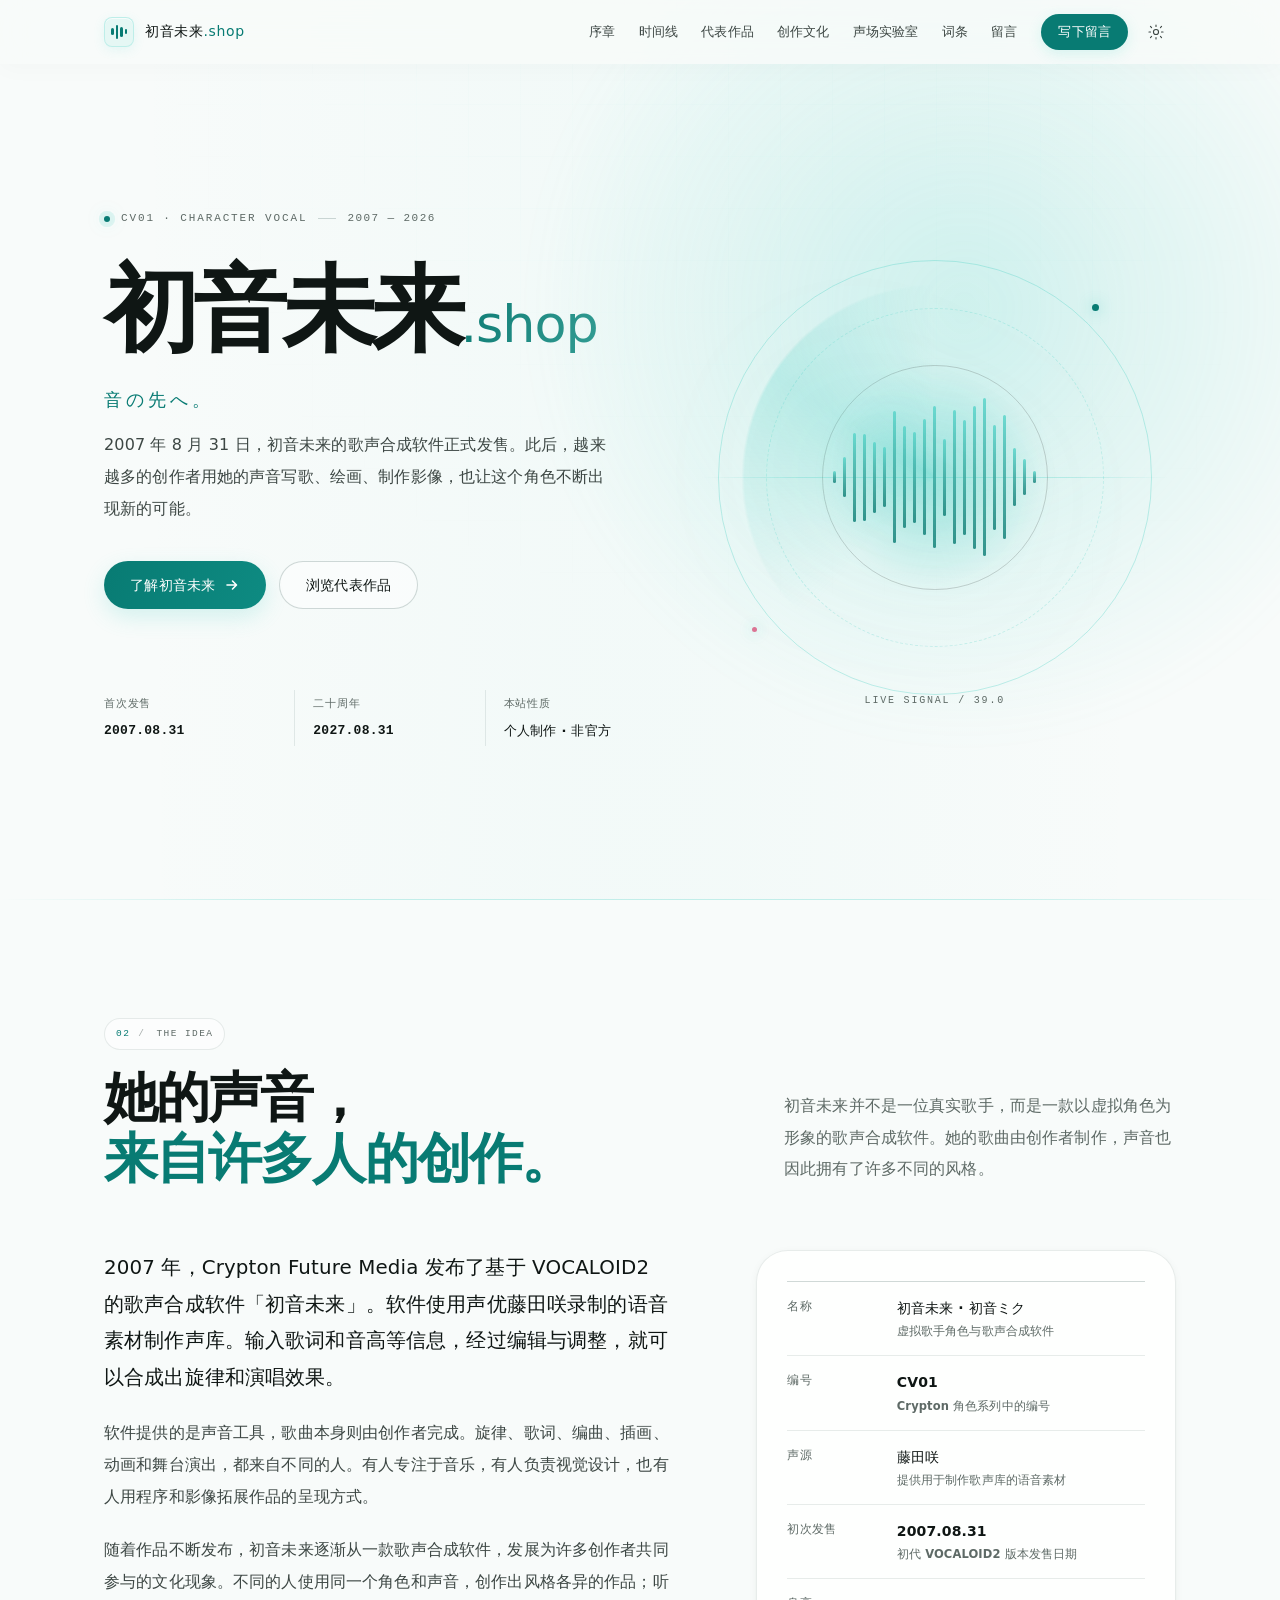
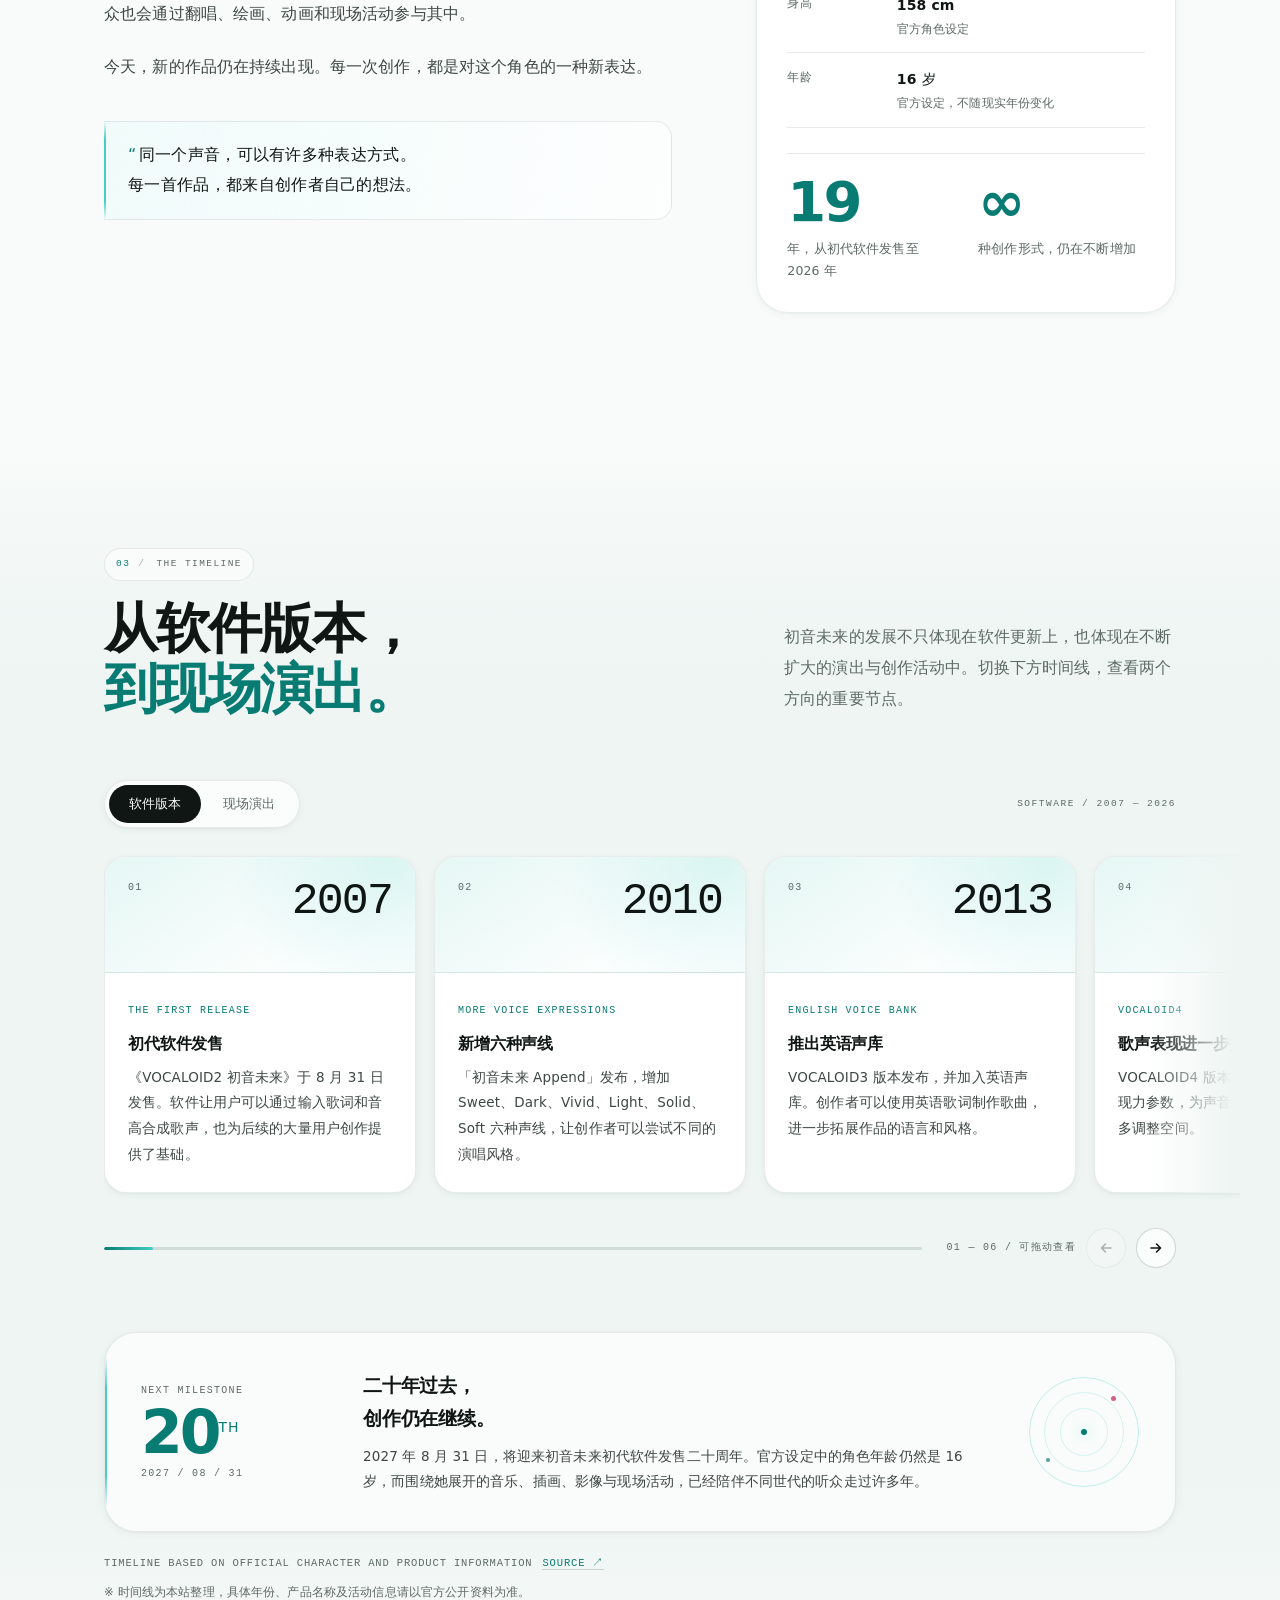
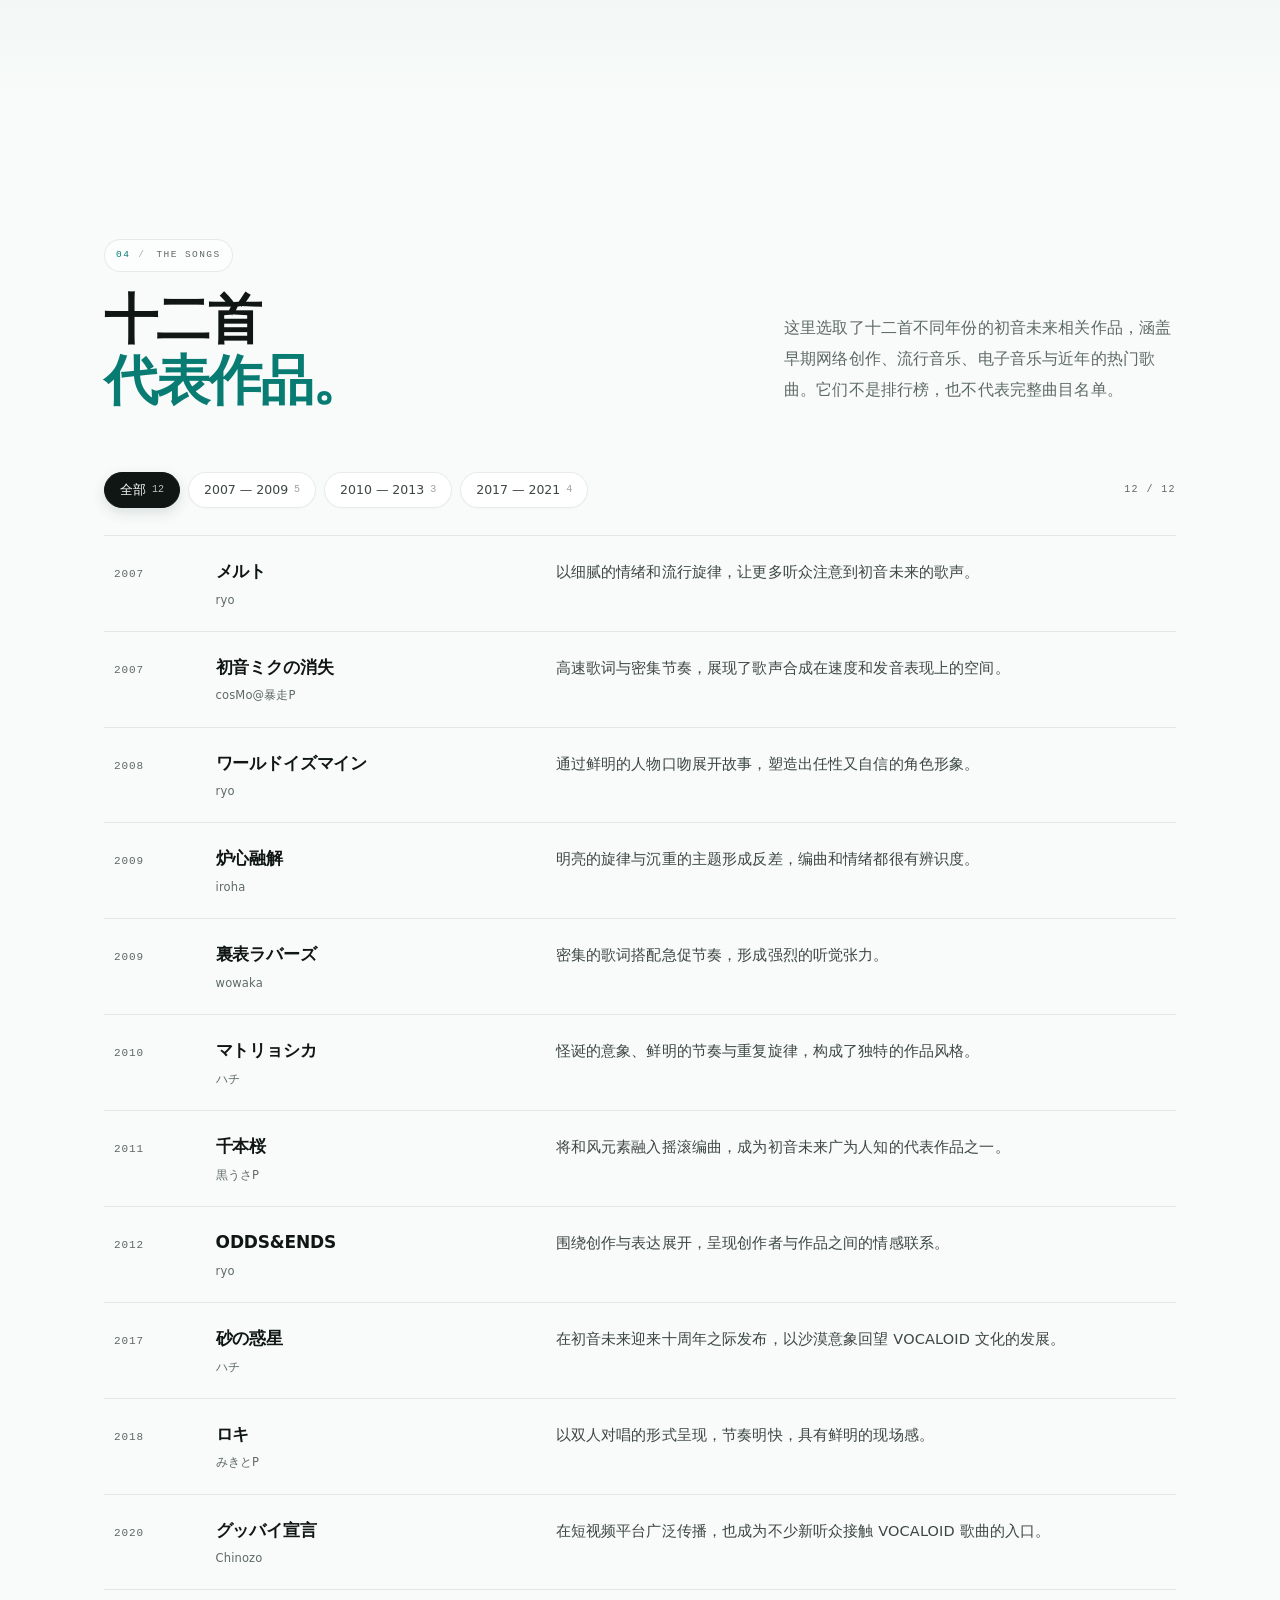
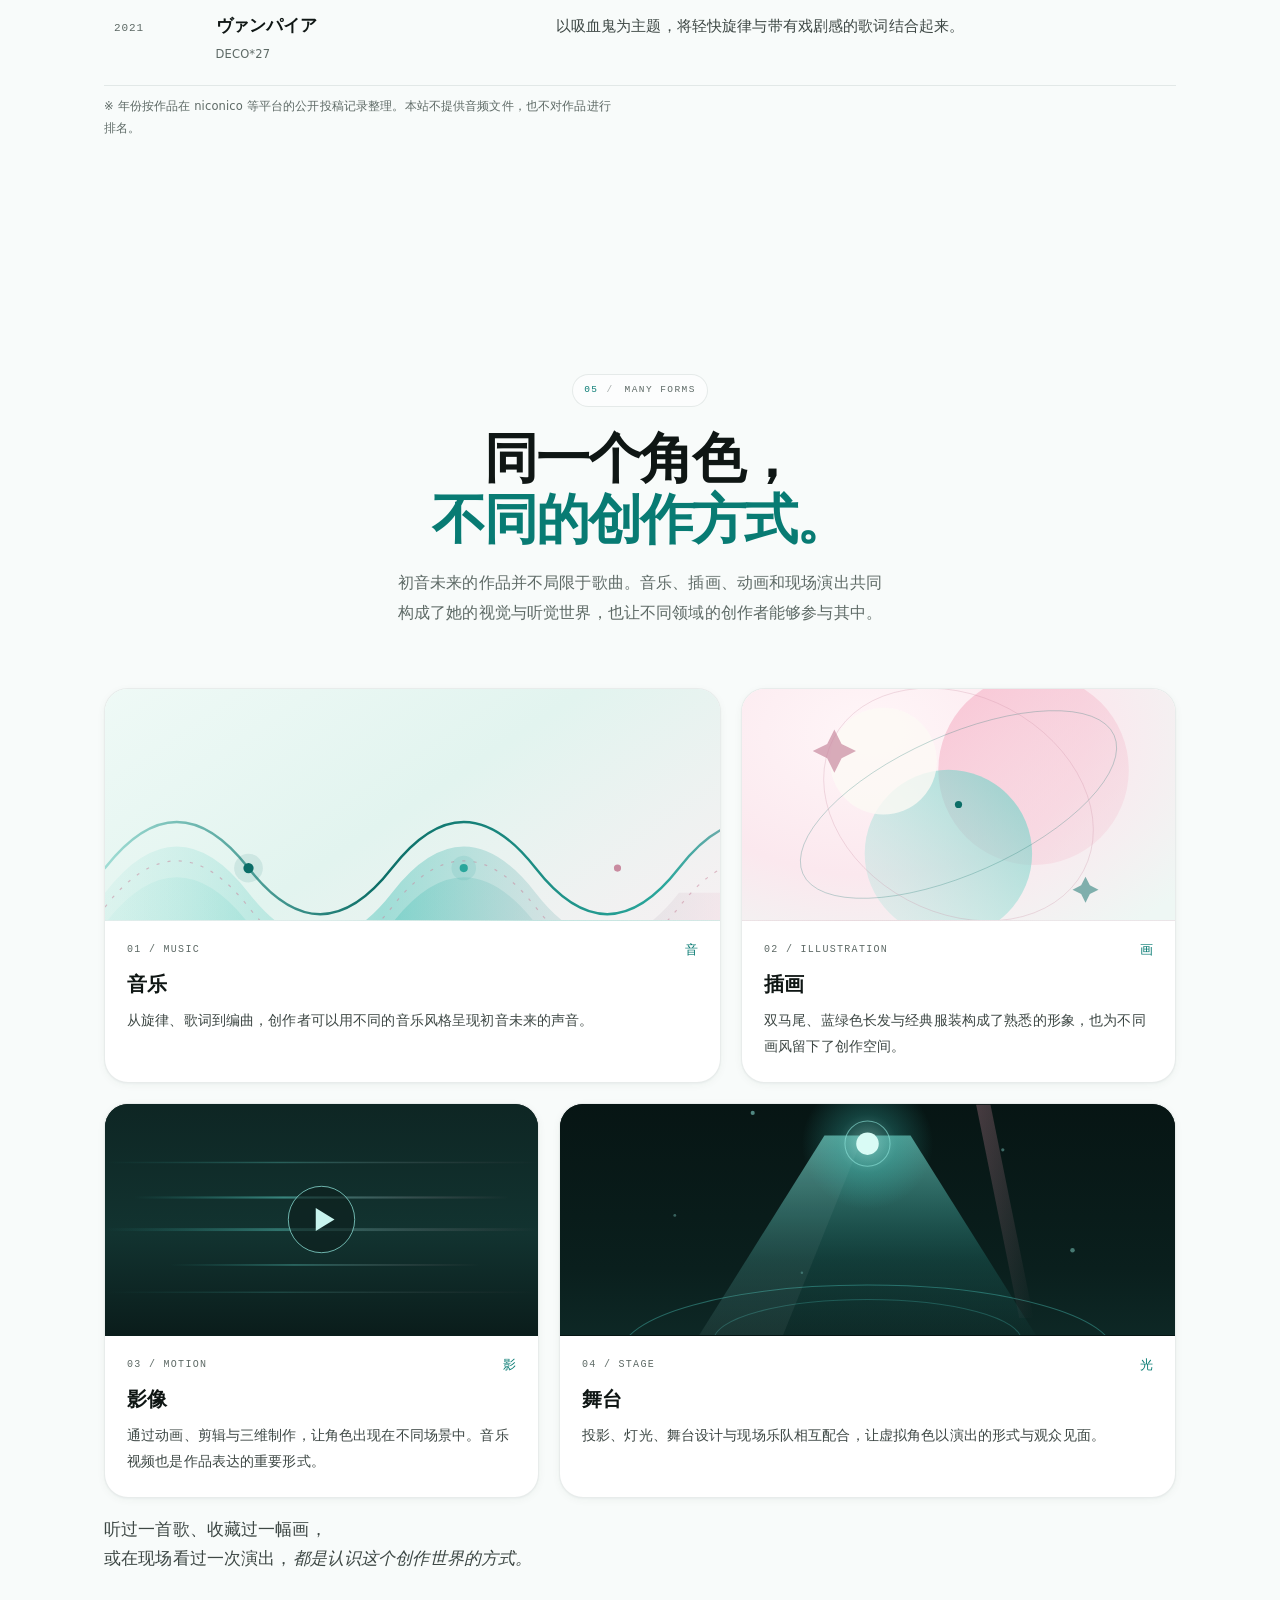
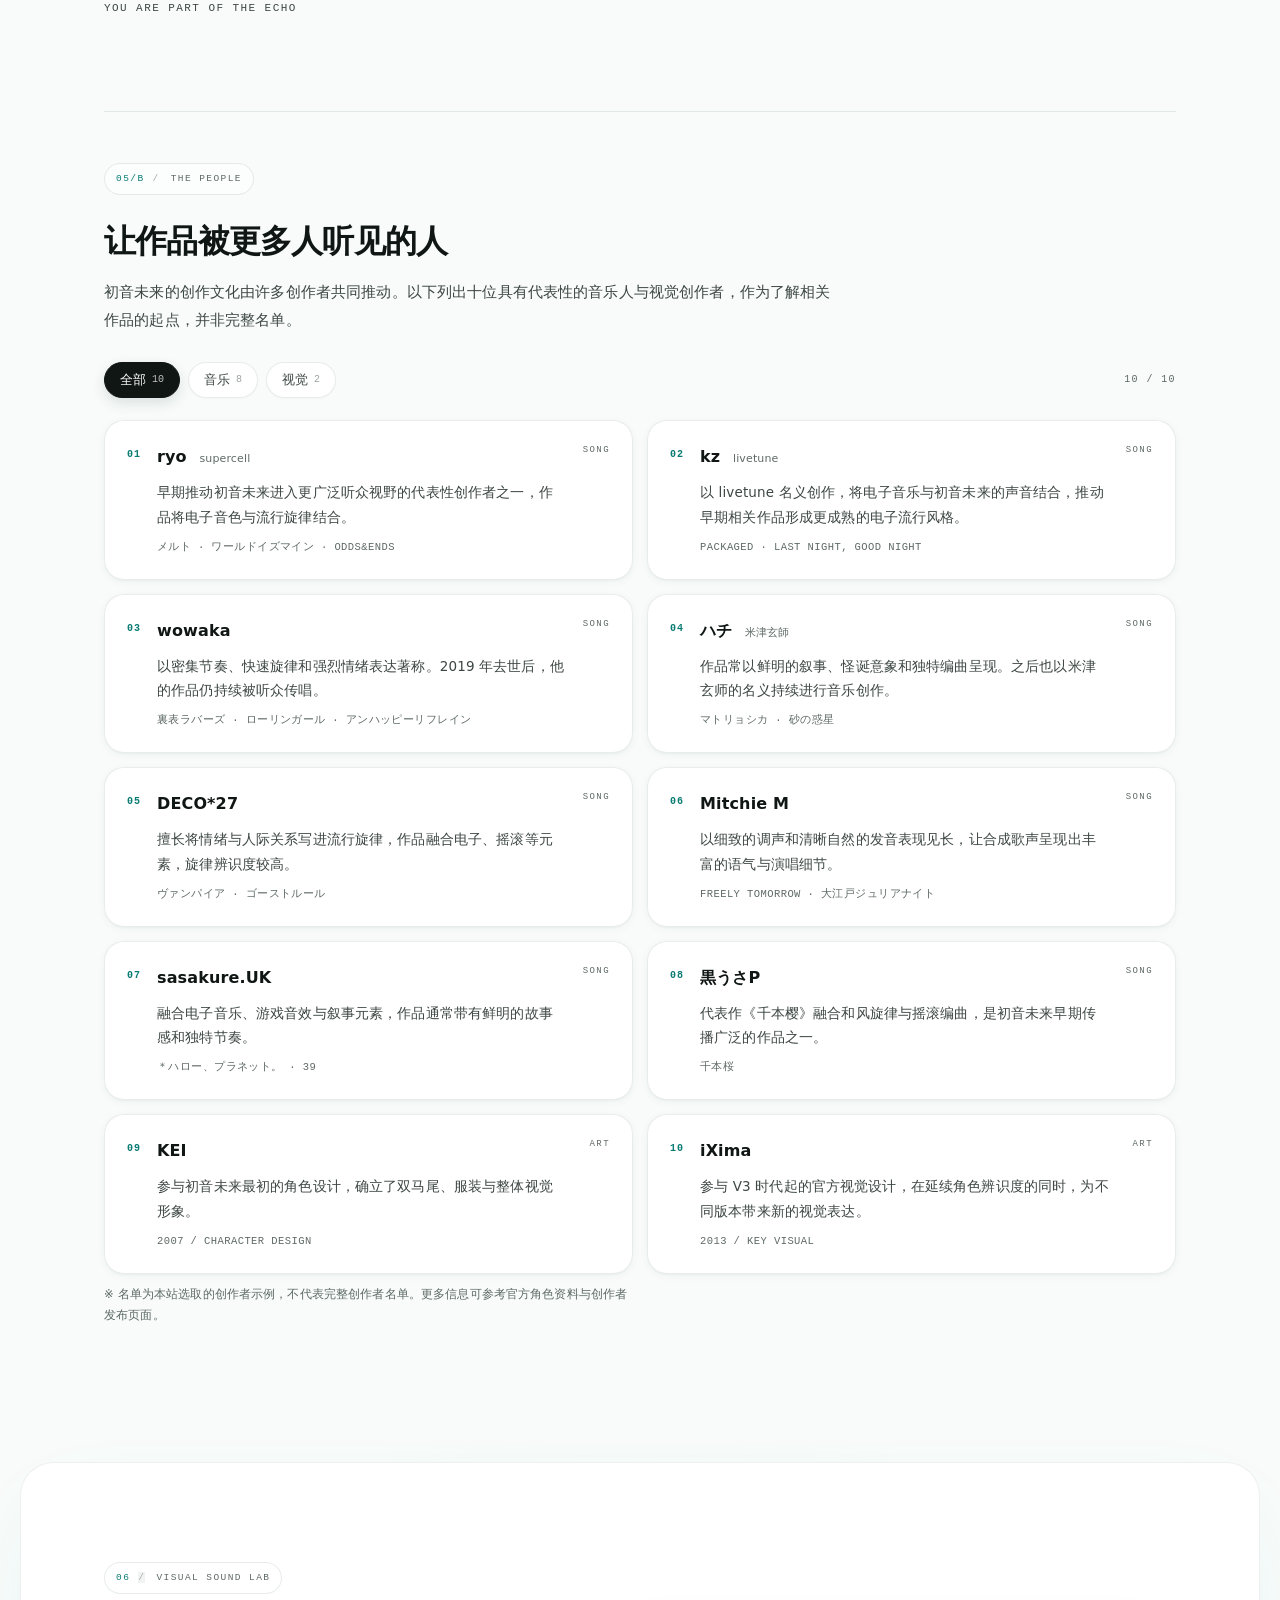
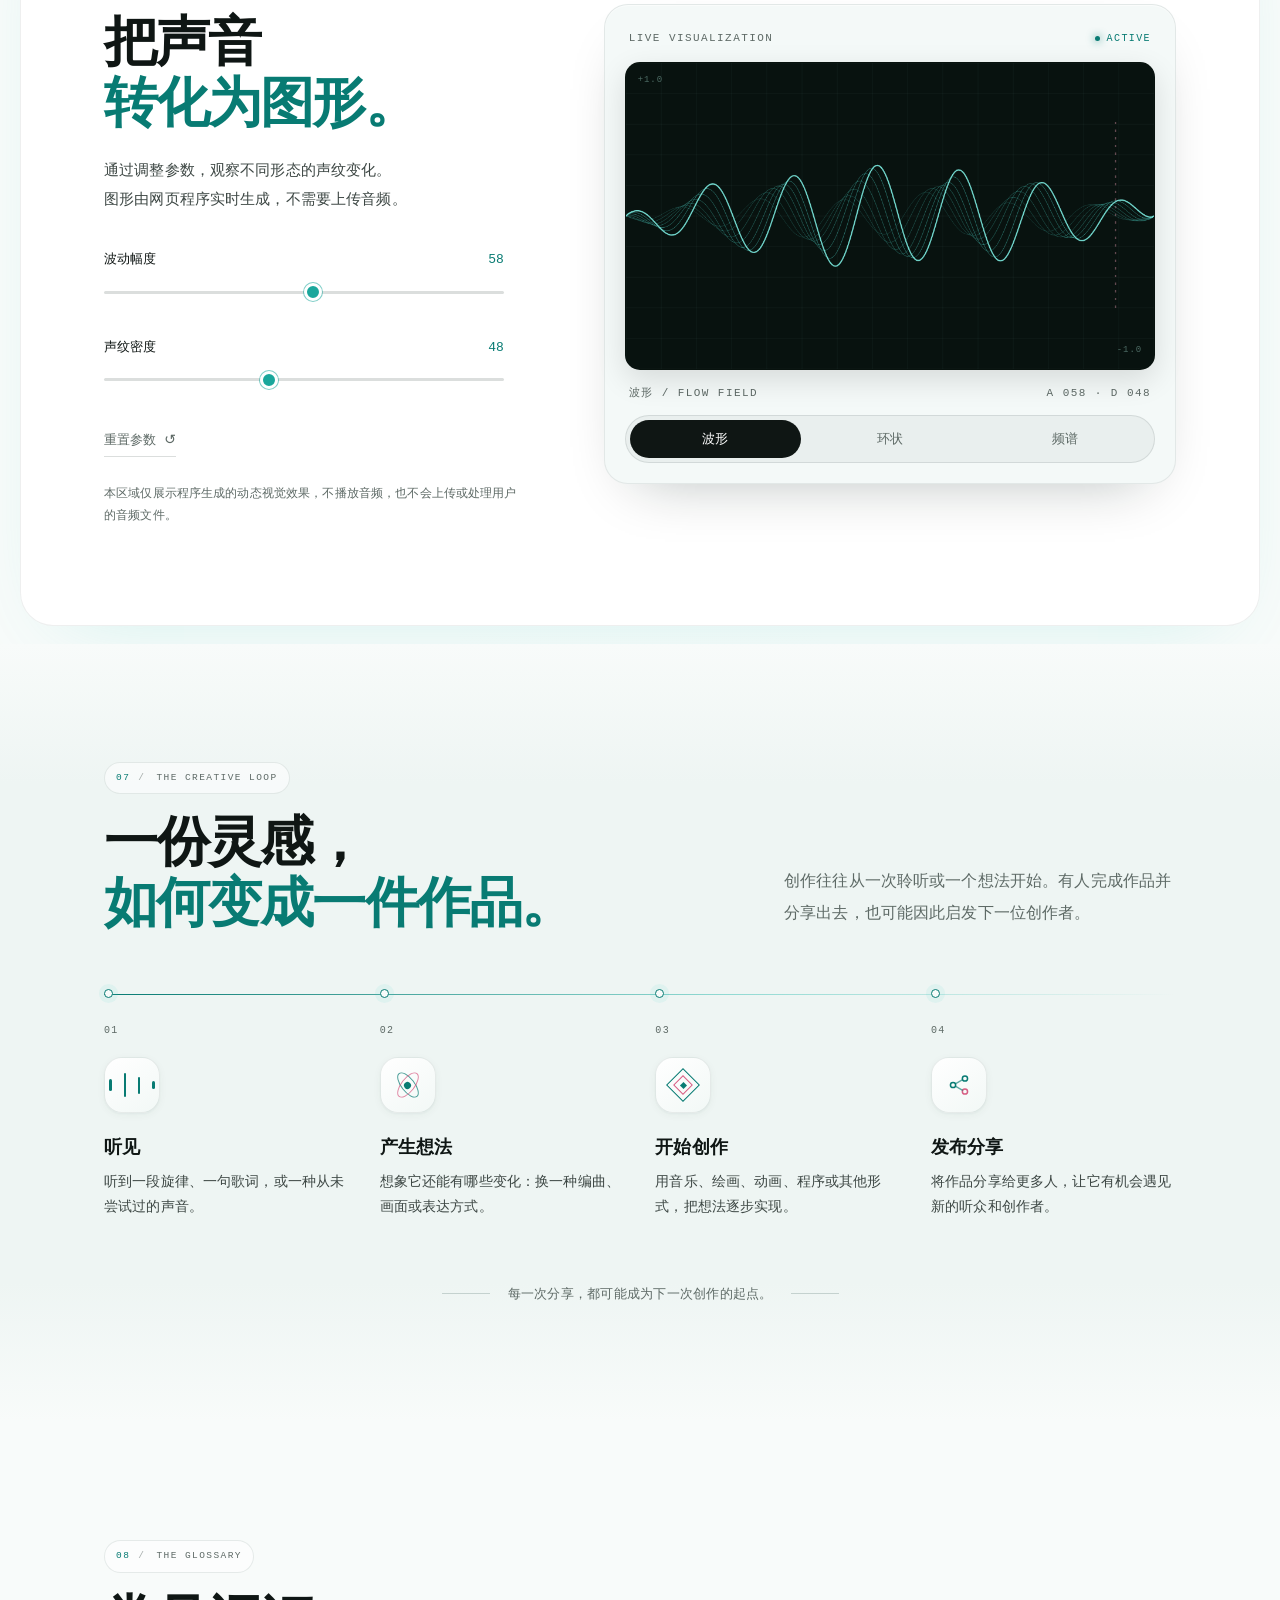
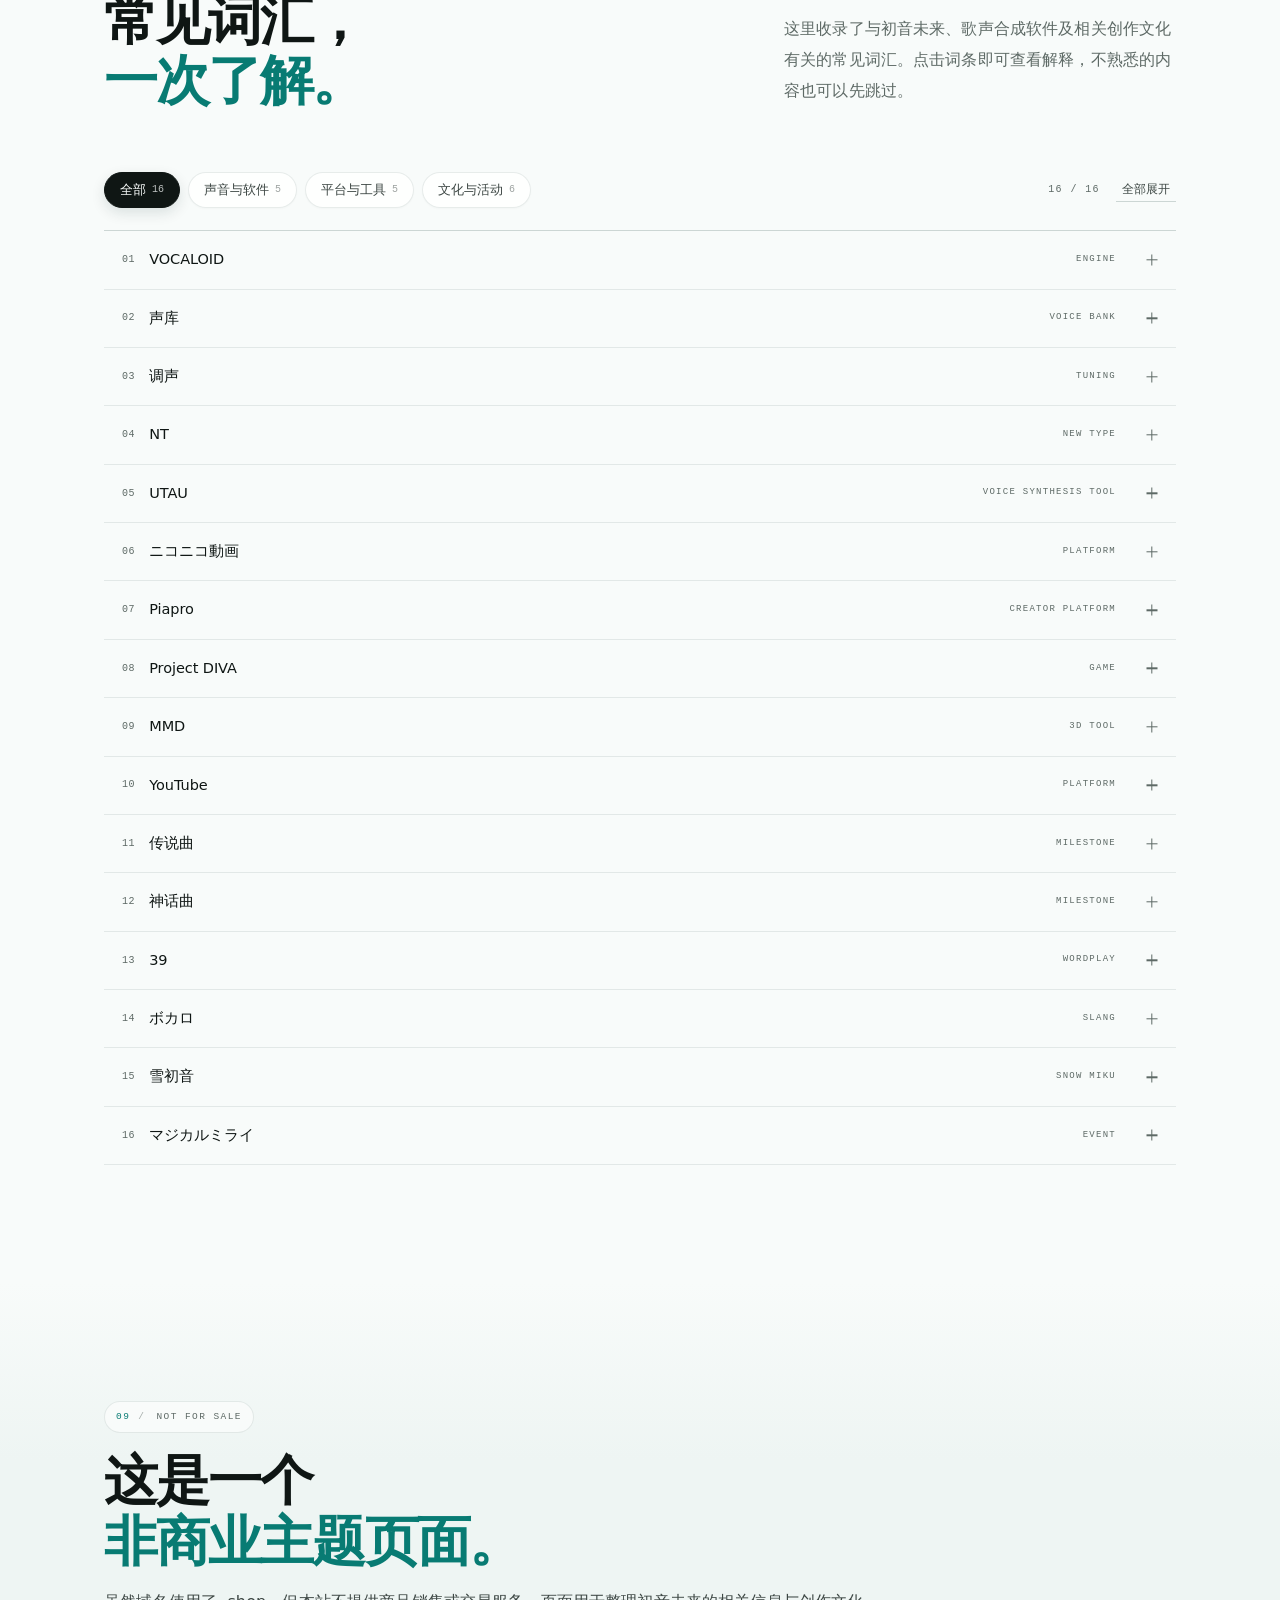
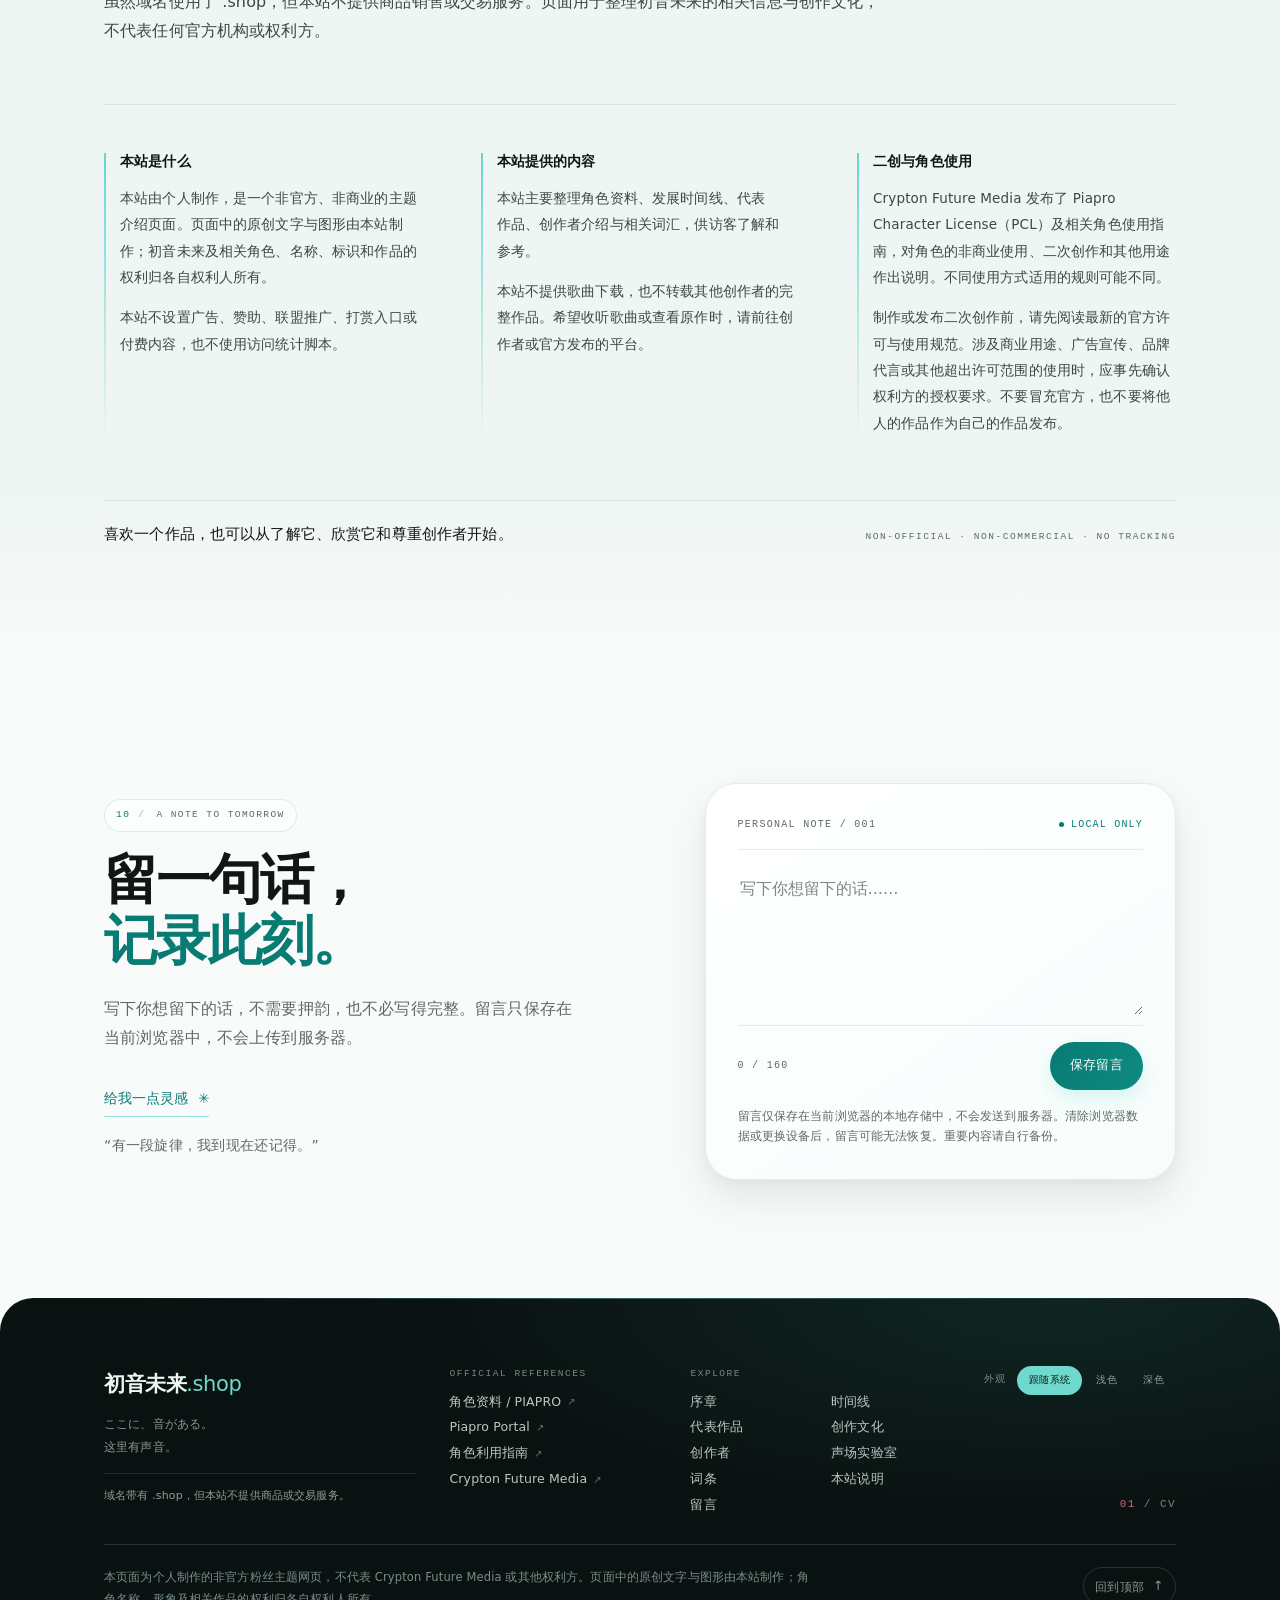
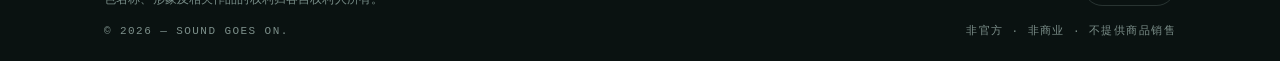
==== commit d050b448: "Add files via upload" ====
--- a/index.html
+++ b/index.html
@@ -3,7 +3,7 @@
 <head>
   <meta charset="utf-8">
   <meta name="viewport" content="width=device-width, initial-scale=1, viewport-fit=cover">
-  <meta name="theme-color" id="metaThemeColor" content="#f7f8f7">
+  <meta name="theme-color" id="metaThemeColor" content="#f8fbfa">
   <meta name="color-scheme" content="light dark">
   <meta name="description" content="从 2007 年的初次发售，到不断涌现的新作品。这里整理初音未来的发展历程、代表歌曲、创作者与相关文化。个人制作，非官方、非商业。">
   <meta name="robots" content="index,follow,max-image-preview:large">
@@ -36,7 +36,7 @@
       root.setAttribute('data-theme-state', state);
       root.setAttribute('data-theme', dark ? 'dark' : 'light');
       var meta = document.querySelector('meta[name="theme-color"]');
-      if (meta) meta.setAttribute('content', dark ? '#0b1211' : '#f7f8f7');
+      if (meta) meta.setAttribute('content', dark ? '#091311' : '#f8fbfa');
       root.classList.add('js');
     })();
   </script>
@@ -50,6 +50,7 @@
   </style>
   <link rel="preload" href="./src/style.css" as="style">
   <link rel="stylesheet" href="./src/style.css">
+  <link rel="stylesheet" href="./src/ui-polish.css">
   <noscript><style>.js .reveal{opacity:1!important;transform:none!important}</style></noscript>
   <script defer src="./src/main.js"></script>
 </head>
--- a/src/ui-polish.css
+++ b/src/ui-polish.css
@@ -0,0 +1,461 @@
+/* ======================================================================
+   初音未来.shop · UI refinement
+   纯 CSS 精修层：不改动内容结构、交互逻辑或第三方依赖。
+   ====================================================================== */
+
+:root {
+  --paper: #f8fbfa;
+  --paper-2: #eef5f3;
+  --surface: #ffffff;
+  --surface-2: #f2f8f6;
+  --accent: #43cfc3;
+  --accent-ink: #087b73;
+  --accent-soft: #e5f7f4;
+  --pink: #d75d83;
+  --line: rgba(14, 54, 48, .095);
+  --line-2: rgba(14, 54, 48, .19);
+  --shadow-1: 0 2px 8px rgba(18, 63, 57, .045), 0 1px 2px rgba(18, 63, 57, .035);
+  --shadow-2: 0 18px 42px rgba(18, 63, 57, .10), 0 3px 10px rgba(18, 63, 57, .045);
+  --shadow-3: 0 28px 72px rgba(18, 63, 57, .14);
+  --r-lg: 24px;
+  --r-xl: 32px;
+}
+
+html[data-theme="dark"] {
+  --paper: #091311;
+  --paper-2: #0d1b18;
+  --surface: #11201d;
+  --surface-2: #172925;
+  --accent: #55d9ce;
+  --accent-ink: #79e5db;
+  --accent-soft: #12322e;
+  --pink: #f09ab5;
+  --ink: #f1f8f6;
+  --ink-2: #c0d0cb;
+  --ink-3: #91a59f;
+  --line: rgba(198, 235, 226, .105);
+  --line-2: rgba(198, 235, 226, .22);
+  --shadow-1: 0 2px 8px rgba(0, 0, 0, .12);
+  --shadow-2: 0 20px 46px rgba(0, 0, 0, .28);
+  --shadow-3: 0 30px 76px rgba(0, 0, 0, .38);
+}
+
+html { scroll-padding-top: calc(var(--header-h) + 22px); }
+body {
+  letter-spacing: .008em;
+  background-image: radial-gradient(ellipse at 50% -20%, color-mix(in srgb, var(--accent) 4%, transparent), transparent 58%);
+}
+
+/* 顶栏：轻玻璃、清晰层级与更明确的当前栏目状态 */
+.site-header {
+  background: color-mix(in srgb, var(--paper) 86%, transparent);
+  border-bottom-color: color-mix(in srgb, var(--line) 0%, transparent);
+  box-shadow: 0 5px 24px rgba(8, 35, 31, .025);
+}
+.site-header.is-scrolled {
+  background: color-mix(in srgb, var(--paper) 93%, transparent);
+  border-bottom-color: var(--line);
+}
+.brand { gap: 11px; }
+.brand-mark {
+  width: 30px; height: 30px; border: 1px solid color-mix(in srgb, var(--accent) 24%, transparent);
+  box-shadow: inset 0 1px 0 rgba(255,255,255,.65), 0 3px 12px color-mix(in srgb, var(--accent) 12%, transparent);
+}
+.brand-mark i { width: 2.5px; }
+.brand-name { font-size: 14px; letter-spacing: .045em; }
+.main-nav { gap: clamp(12px, 1.8vw, 24px); }
+.main-nav a {
+  padding: 7px 0;
+  font-size: 12.5px;
+  letter-spacing: .015em;
+}
+.main-nav a.is-current { color: var(--accent-ink); }
+.main-nav a.is-current::after { height: 2px; }
+.header-cta {
+  height: 36px; padding-inline: 17px;
+  box-shadow: 0 4px 14px color-mix(in srgb, var(--accent) 18%, transparent);
+}
+.icon-btn, .menu-toggle { border: 1px solid transparent; }
+.icon-btn:hover, .menu-toggle:hover { border-color: var(--line); }
+
+/* 首屏：加入非常轻的坐标网格与渐隐信号线，主体仍然保持克制 */
+.hero { min-height: min(100svh, 980px); }
+.hero-bg::before {
+  content: "";
+  position: absolute; inset: 0;
+  background-image:
+    linear-gradient(to right, color-mix(in srgb, var(--accent) 7%, transparent) 1px, transparent 1px),
+    linear-gradient(to bottom, color-mix(in srgb, var(--accent) 7%, transparent) 1px, transparent 1px);
+  background-size: 52px 52px;
+  opacity: .28;
+  -webkit-mask-image: linear-gradient(90deg, transparent 4%, #000 48%, #000 88%, transparent), linear-gradient(180deg, #000 0%, transparent 82%);
+  mask-image: linear-gradient(90deg, transparent 4%, #000 48%, #000 88%, transparent), linear-gradient(180deg, #000 0%, transparent 82%);
+  -webkit-mask-composite: source-in;
+  mask-composite: intersect;
+  pointer-events: none;
+}
+.hero-bg::after {
+  content: "";
+  position: absolute; left: 0; right: 0; bottom: 0; height: 1px;
+  background: linear-gradient(90deg, transparent, color-mix(in srgb, var(--accent) 28%, transparent) 22%, color-mix(in srgb, var(--accent) 28%, transparent) 78%, transparent);
+}
+.hero-glow {
+  width: min(76vw, 940px);
+  background: radial-gradient(circle at 50% 50%, color-mix(in srgb, var(--accent) 22%, transparent), transparent 66%);
+  filter: blur(12px);
+}
+.hero-inner { gap: clamp(34px, 5.5vw, 84px); }
+.hero-copy { max-width: 700px; }
+.eyebrow {
+  gap: 11px;
+  margin-bottom: clamp(22px, 3.7vh, 36px);
+  letter-spacing: .17em;
+}
+.live-dot { box-shadow: 0 0 0 5px color-mix(in srgb, var(--accent) 15%, transparent), 0 0 18px color-mix(in srgb, var(--accent) 40%, transparent); }
+.hero-title {
+  font-weight: 650;
+  letter-spacing: -.055em;
+  line-height: 1.02;
+}
+.hero-domain {
+  background: linear-gradient(115deg, var(--accent-ink), color-mix(in srgb, var(--accent-ink) 68%, #8be3d8));
+  -webkit-background-clip: text;
+  background-clip: text;
+  color: transparent;
+}
+.hero-jp { color: var(--accent-ink); letter-spacing: .22em; }
+.hero-lede { max-width: 32em; line-height: 2; color: var(--ink-2); }
+.hero-actions { gap: 13px; }
+.btn { min-height: 48px; }
+.btn-primary {
+  background: linear-gradient(112deg, var(--accent-ink), color-mix(in srgb, var(--accent-ink) 76%, #20bdb1));
+  box-shadow: 0 8px 22px color-mix(in srgb, var(--accent) 20%, transparent);
+}
+.btn-primary:hover {
+  background: linear-gradient(112deg, color-mix(in srgb, var(--accent-ink) 88%, #000), var(--accent-ink));
+  box-shadow: 0 12px 26px color-mix(in srgb, var(--accent) 25%, transparent);
+}
+.btn-quiet { background: color-mix(in srgb, var(--surface) 48%, transparent); }
+.hero-facts {
+  gap: 0;
+  padding: 18px 0 0;
+  border-top: 0;
+}
+.hero-facts > div {
+  min-width: 0;
+  padding: 4px 18px 4px 0;
+}
+.hero-facts > div + div {
+  padding-left: 18px;
+  border-left: 1px solid var(--line);
+}
+.hero-facts dt { font-size: 11px; letter-spacing: .07em; }
+.hero-facts dd { font-size: 13px; font-weight: 550; }
+.hero-stage { width: min(112%, 590px); }
+.disc {
+  filter: drop-shadow(0 24px 65px color-mix(in srgb, var(--accent) 12%, transparent));
+}
+.disc-ring { border-color: color-mix(in srgb, var(--accent) 31%, transparent); }
+.ring-1 { border-width: 1px; }
+.ring-2 { border-style: dashed; border-color: color-mix(in srgb, var(--accent) 24%, transparent); }
+.ring-3 { border-color: color-mix(in srgb, var(--ink-3) 28%, transparent); }
+.disc-core { background: radial-gradient(circle, color-mix(in srgb, var(--accent) 42%, transparent), transparent 70%); }
+.stage-caption { letter-spacing: .18em; }
+
+/* 章节标题：小型技术标签与更稳定的阅读节奏 */
+.section { padding-block: clamp(84px, 9.2vw, 132px); }
+.section-head { margin-bottom: clamp(38px, 4.7vw, 60px); }
+.kicker {
+  width: fit-content;
+  gap: 11px;
+  margin-bottom: 18px;
+  padding: 7px 11px;
+  border: 1px solid var(--line);
+  border-radius: 999px;
+  background: color-mix(in srgb, var(--surface) 54%, transparent);
+  font-size: 9.5px;
+  letter-spacing: .15em;
+}
+.kicker-num { color: var(--accent-ink); }
+.display { font-weight: 630; letter-spacing: -.035em; line-height: 1.13; }
+.display span { color: var(--accent-ink); }
+.section-head--split .lede { max-width: 34em; line-height: 1.95; }
+.section--tint {
+  background: linear-gradient(180deg, var(--paper) 0%, var(--paper-2) 18%, var(--paper-2) 82%, var(--paper) 100%);
+}
+
+/* 序章信息：正文列与资料列形成清晰的双栏阅读界面 */
+.about-grid { gap: clamp(38px, 6.6vw, 88px); }
+.about-copy { max-width: 42em; }
+.about-copy p { line-height: 2.02; }
+.about-copy .lead { font-size: clamp(18px, 1.55vw, 21px); line-height: 1.85; }
+.quote {
+  position: relative;
+  margin-top: 38px;
+  padding: 18px 20px 18px 24px;
+  border: 1px solid var(--line);
+  border-left: 0;
+  border-radius: 0 var(--r-md) var(--r-md) 0;
+  background: linear-gradient(100deg, color-mix(in srgb, var(--accent) 8%, var(--surface)), color-mix(in srgb, var(--surface) 68%, transparent));
+}
+.quote::before {
+  content: "";
+  position: absolute; inset: 0 auto 0 0; width: 2px;
+  background: linear-gradient(180deg, transparent, var(--accent) 18%, var(--accent) 82%, transparent);
+}
+.quote p { font-size: 16px; line-height: 1.9; }
+.about-aside {
+  align-content: start;
+  gap: 25px;
+  padding: clamp(20px, 2.4vw, 30px);
+  border: 1px solid var(--line);
+  border-radius: var(--r-xl);
+  background: color-mix(in srgb, var(--surface) 82%, transparent);
+  box-shadow: var(--shadow-1);
+}
+.spec-list { border-top-color: var(--line-2); }
+.spec-row { padding: 14px 0; }
+.spec-row dt { font-size: 12px; letter-spacing: .03em; }
+.spec-row dd { font-weight: 550; }
+.stat-row { padding-top: 20px; border-top: 1px solid var(--line); }
+.stat strong { color: var(--accent-ink); }
+
+/* 时间线卡片与二十周年节点 */
+.rail-tabs { margin-bottom: 24px; }
+.seg--rail {
+  padding: 4px;
+  background: color-mix(in srgb, var(--surface) 74%, transparent);
+  box-shadow: var(--shadow-1);
+}
+.seg--rail .seg-btn { min-height: 38px; padding-inline: 20px; }
+.t-card {
+  border-radius: 22px;
+  box-shadow: var(--shadow-1);
+}
+.t-card:hover { transform: translateY(-5px); }
+.t-top {
+  min-height: 116px;
+  padding: 22px 23px 18px;
+  background: radial-gradient(circle at 92% 8%, color-mix(in srgb, var(--accent) 17%, transparent), transparent 52%), linear-gradient(145deg, var(--accent-soft), color-mix(in srgb, var(--surface) 72%, transparent) 82%);
+}
+.t-year { font-size: clamp(38px, 3.5vw, 46px); }
+.t-body { padding: 20px 23px 25px; }
+.t-body h3 { font-size: 16px; }
+.t-body p { line-height: 1.9; }
+.t-card--current { box-shadow: 0 12px 32px color-mix(in srgb, var(--accent) 9%, transparent); }
+.rail-controls { margin-top: 15px; }
+.rail-track { height: 3px; background: color-mix(in srgb, var(--line-2) 70%, transparent); }
+.rail-fill { background: linear-gradient(90deg, var(--accent-ink), var(--accent)); }
+.rail-btn { background: color-mix(in srgb, var(--surface) 75%, transparent); }
+.milestone {
+  position: relative;
+  padding: clamp(24px, 3vw, 36px);
+  border-radius: var(--r-xl);
+  box-shadow: var(--shadow-1);
+}
+.milestone::before {
+  content: ""; position: absolute; left: 0; top: 22px; bottom: 22px; width: 2px;
+  background: linear-gradient(180deg, transparent, var(--accent) 22%, var(--accent) 78%, transparent);
+}
+.milestone-date strong { color: var(--accent-ink); }
+
+/* 作品与创作卡片：封面更像数字作品集，统一圆角与悬停状态 */
+.bento { gap: clamp(14px, 1.7vw, 20px); }
+.card {
+  border-radius: 24px;
+  box-shadow: var(--shadow-1);
+}
+.card:hover { transform: translateY(-6px); box-shadow: var(--shadow-2); }
+.card-cover { border-bottom-color: color-mix(in srgb, var(--line) 72%, transparent); }
+.cover-music { background: radial-gradient(circle at 70% 20%, rgba(67,207,195,.2), transparent 48%), linear-gradient(145deg, #effbf8, #e7f4f1); }
+.cover-art { background: radial-gradient(circle at 28% 28%, rgba(215,93,131,.15), transparent 52%), linear-gradient(145deg, #fff7f8, #f8eef2); }
+.card-meta { padding-top: 18px; }
+.card-title { font-size: 20px; }
+.card-text { line-height: 1.9; }
+
+/* 创作者目录 */
+.people { margin-top: clamp(58px, 7vw, 92px); }
+.person {
+  border-radius: 20px;
+  background: color-mix(in srgb, var(--surface) 94%, transparent);
+  box-shadow: var(--shadow-1);
+}
+.person:hover { transform: translateY(-3px); box-shadow: var(--shadow-2); }
+.person-no { color: var(--accent-ink); font-weight: 600; }
+.people-title { letter-spacing: -.025em; }
+
+/* 声场实验室：台面与可视化屏幕更有设备感 */
+.section--dark::before {
+  inset: clamp(10px, 1.4vw, 20px) clamp(10px, 1.6vw, 26px);
+  border-radius: clamp(22px, 2.6vw, 36px);
+  box-shadow: inset 0 0 0 1px var(--lab-edge), 0 28px 80px -42px color-mix(in srgb, var(--accent) 25%, transparent);
+}
+.panel {
+  padding: clamp(14px, 1.6vw, 20px);
+  border-radius: 24px;
+  box-shadow: 0 24px 58px -32px rgba(4, 25, 21, .32), inset 0 1px 0 rgba(255,255,255,.55);
+}
+.viz-wrap { border-radius: 15px; box-shadow: inset 0 1px 0 rgba(255,255,255,.04), 0 10px 30px rgba(0,0,0,.12); }
+.panel-top, .panel-bottom { letter-spacing: .14em; }
+.seg { padding: 4px; }
+.seg-btn { min-height: 38px; }
+
+/* 创作循环：四步像沿一条信号轨道展开 */
+.loop-grid::before {
+  height: 1px;
+  background: linear-gradient(90deg, var(--accent-ink), color-mix(in srgb, var(--accent) 48%, var(--line)) 58%, transparent);
+}
+.loop-step::after {
+  background: var(--paper);
+  box-shadow: 0 0 0 5px color-mix(in srgb, var(--accent) 9%, transparent);
+}
+.loop-icon {
+  border-radius: 18px;
+  background: linear-gradient(145deg, var(--surface), var(--surface-2));
+  box-shadow: var(--shadow-1);
+}
+
+/* 留言区域：让输入框成为明确、舒适的主要操作区域 */
+.note-card {
+  padding: clamp(20px, 2.7vw, 32px);
+  border-radius: var(--r-xl);
+  background: linear-gradient(145deg, var(--surface), color-mix(in srgb, var(--accent-soft) 28%, var(--surface)));
+  box-shadow: var(--shadow-2);
+}
+.note-card textarea {
+  min-height: 148px;
+  padding: 20px 2px;
+  line-height: 1.95;
+}
+.note-card textarea:focus-visible {
+  outline: 0;
+  box-shadow: inset 0 -2px 0 var(--accent-ink);
+}
+.note-foot { padding-top: 16px; }
+.saved { border-style: solid; }
+.inspire-btn { font-weight: 550; }
+
+/* 页脚收口 */
+.site-footer {
+  position: relative;
+  overflow: hidden;
+  background: radial-gradient(ellipse at 82% 0%, rgba(67,207,195,.10), transparent 42%), var(--night);
+  border-radius: clamp(22px, 2.6vw, 36px) clamp(22px, 2.6vw, 36px) 0 0;
+}
+.site-footer::before {
+  content: ""; position: absolute; top: 0; left: 8%; right: 8%; height: 1px;
+  background: linear-gradient(90deg, transparent, rgba(111,217,206,.42), transparent);
+}
+.footer-top { padding-top: 8px; padding-bottom: 30px; }
+.footer-brand a { font-size: 21px; }
+.footer-col a { transition: color .2s ease, transform .2s ease; }
+.footer-col a:hover { transform: translateX(2px); }
+.footer-bottom { padding-top: 22px; }
+.backtop { padding: 7px 11px; border: 1px solid rgba(214,245,238,.15); border-radius: 999px; }
+.backtop:hover { border-color: rgba(111,217,206,.45); }
+
+/* 通用控件：统一胶囊、焦点、悬停反馈 */
+.chip {
+  min-height: 36px;
+  padding-inline: 15px;
+  border-color: var(--line);
+  background: color-mix(in srgb, var(--surface) 82%, transparent);
+  box-shadow: 0 1px 2px rgba(10, 45, 39, .025);
+}
+.chip.is-active {
+  background: var(--ink);
+  color: var(--paper);
+  border-color: var(--ink);
+  box-shadow: 0 5px 14px rgba(10, 45, 39, .12);
+}
+html[data-theme="dark"] .chip.is-active { background: var(--accent-ink); color: #06201d; border-color: var(--accent-ink); }
+.song { padding-block: 21px; border-bottom-color: var(--line); }
+.song:hover {
+  background: color-mix(in srgb, var(--accent) 5%, var(--surface));
+}
+.song-main h3 { transition: color .2s ease; }
+.song:hover .song-main h3 { color: var(--accent-ink); }
+.song-year { font-family: var(--font-mono); font-size: 11px; }
+.gloss-grid { border-top-color: var(--line-2); }
+.gloss { border-bottom-color: var(--line); }
+.gloss-trigger { min-height: 54px; padding-block: 16px; }
+.gloss.is-open { border-radius: 12px; }
+.gloss-body p { line-height: 2; }
+.boundary-grid { gap: clamp(24px, 4.5vw, 64px); }
+.boundary-col { position: relative; padding-left: 16px; }
+.boundary-col::before {
+  content: ""; position: absolute; left: 0; top: 4px; bottom: 8px; width: 2px;
+  background: linear-gradient(180deg, var(--accent), transparent);
+  opacity: .8;
+}
+
+/* Toast 与进度线 */
+.reading-progress { height: 3px; }
+.reading-progress span { background: linear-gradient(90deg, var(--accent-ink), var(--accent)); }
+.toast {
+  border: 1px solid color-mix(in srgb, var(--accent) 20%, transparent);
+  box-shadow: var(--shadow-2);
+  backdrop-filter: blur(16px);
+}
+
+/* 深色模式：补足浅色面板和文本之间的层次 */
+html[data-theme="dark"] .about-aside,
+html[data-theme="dark"] .note-card,
+html[data-theme="dark"] .person,
+html[data-theme="dark"] .t-card,
+html[data-theme="dark"] .card {
+  background-color: var(--surface);
+}
+html[data-theme="dark"] .quote { background: linear-gradient(100deg, rgba(67,207,195,.10), rgba(17,32,29,.65)); }
+html[data-theme="dark"] .hero-bg::before { opacity: .18; }
+html[data-theme="dark"] .panel { box-shadow: 0 24px 58px -32px rgba(0,0,0,.65), inset 0 1px 0 rgba(255,255,255,.035); }
+
+/* 平板与手机：减少留白、避免控件挤压，保持触控命中区域 */
+@media (max-width: 1080px) {
+  .main-nav { gap: 14px; }
+  .main-nav a { font-size: 12px; }
+  .hero-facts > div { padding-right: 12px; }
+  .hero-facts > div + div { padding-left: 12px; }
+}
+@media (max-width: 900px) {
+  .main-nav { padding-top: 12px; }
+  .main-nav a { padding-block: 13px; }
+  .hero { min-height: auto; }
+  .hero-inner { gap: 28px; }
+  .about-aside { padding: 24px; }
+}
+@media (max-width: 760px) {
+  .hero { padding-bottom: 58px; }
+  .hero-bg::before { background-size: 38px 38px; opacity: .2; }
+  .hero-facts { margin-top: 34px; }
+  .hero-facts > div { padding-right: 8px; }
+  .hero-facts > div + div { padding-left: 10px; }
+  .section { padding-block: 70px; }
+  .section-head { margin-bottom: 34px; }
+  .about-aside { border-radius: 22px; }
+  .note-card { border-radius: 24px; }
+  .site-footer { border-radius: 22px 22px 0 0; }
+}
+@media (max-width: 480px) {
+  .kicker { padding: 6px 9px; font-size: 9px; }
+  .hero-title { letter-spacing: -.045em; }
+  .hero-lede { font-size: 15px; line-height: 1.9; }
+  .hero-facts dt { font-size: 10px; }
+  .hero-facts dd { font-size: 11.5px; line-height: 1.55; }
+  .hero-actions .btn { min-height: 46px; }
+  .about-aside { padding: 18px; }
+  .stat-row { gap: 14px; }
+  .t-card { flex-basis: 84vw; }
+  .milestone { padding: 23px 20px 23px 25px; }
+  .panel { padding: 12px; }
+  .panel-top, .panel-bottom { font-size: 9px; }
+  .note-head { align-items: flex-start; flex-wrap: wrap; }
+  .footer-top { gap: 24px 16px; }
+  .footer-bottom p { font-size: 11px; }
+  .footer-legal { font-size: 9px; }
+}
+
+@media (prefers-reduced-motion: reduce) {
+  .hero-bg::before, .hero-bg::after { animation: none !important; }
+  .card:hover, .person:hover, .t-card:hover { transform: none; }
+}
